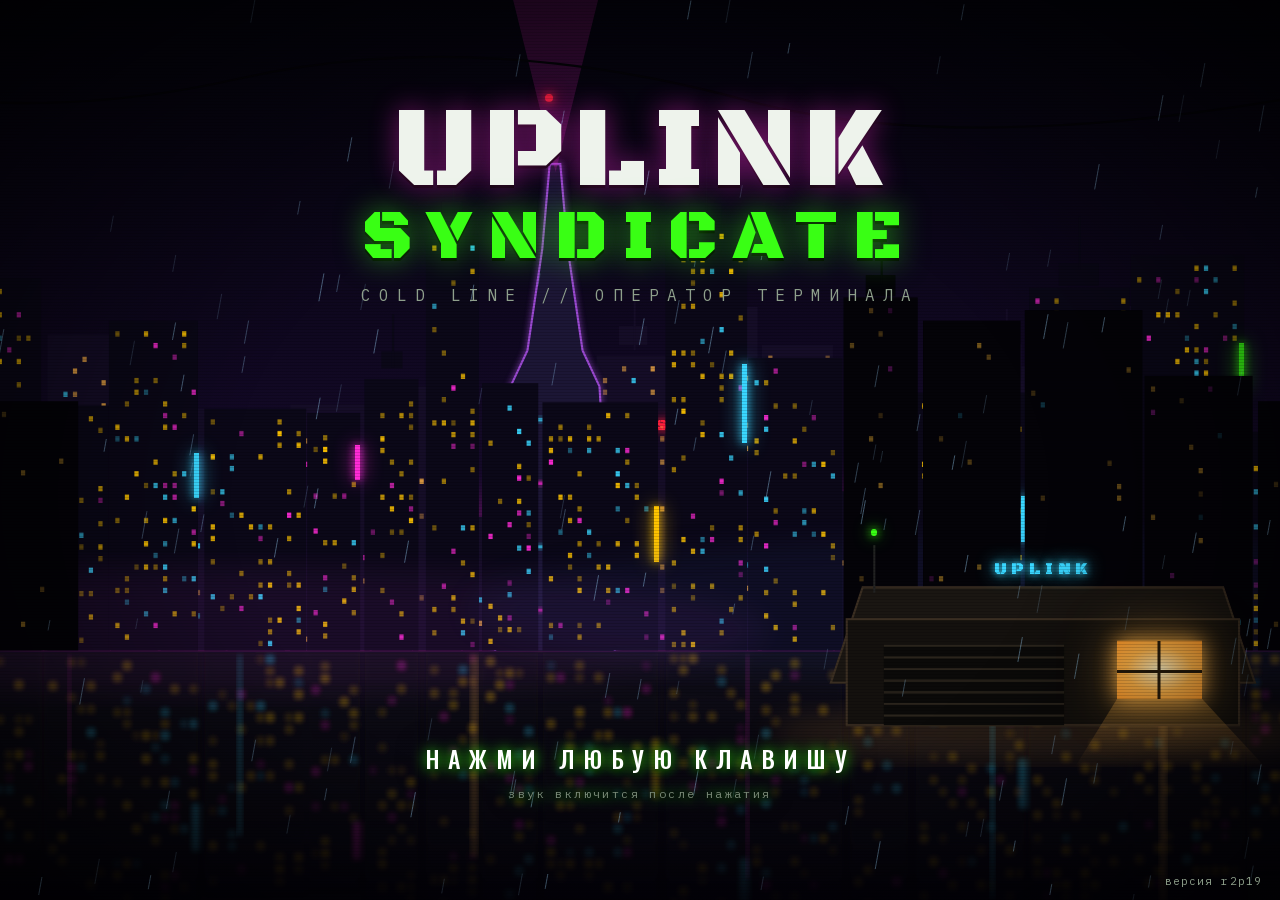
==== index.html @ 26466cc8 "r2p19: перезвоны, время по часам лидов, лут без пропуска чистки, удалён сброс по гудкам (10/10)" ====
<!doctype html>
<html lang="ru"><head><meta charset="utf-8"><meta name="viewport" content="width=device-width,initial-scale=1,viewport-fit=cover">
<title>UPLINK SYNDICATE</title>
<link rel="icon" href="data:image/svg+xml,%3Csvg xmlns='http://www.w3.org/2000/svg' viewBox='0 0 32 32'%3E%3Crect width='32' height='32' rx='6' fill='%23050505'/%3E%3Cpath d='M7 20c0-7 5-10 9-10s9 3 9 10l-4 2-2-4h-6l-2 4z' fill='%2339ff14'/%3E%3Ccircle cx='16' cy='24' r='2' fill='%23ff2bd6'/%3E%3C/svg%3E">
<link href="assets/fonts/fonts.css?v=4907422496" rel="stylesheet">
<link rel="stylesheet" href="ui/kit/kit.css?v=5820a1f02f"><link rel="stylesheet" href="ui/menu/menu.css?v=fb154d596f"><link rel="stylesheet" href="ui/work/work.css?v=d8c3d52155"><link rel="stylesheet" href="ui/work/cstats.css?v=0a3e488402"><link rel="stylesheet" href="ui/work/followup.css?v=9523fd0bd8"><link rel="stylesheet" href="ui/kit/v2.css?v=80cf6223b1"><link rel="stylesheet" href="ui/menu/menu-v2.css?v=4106524ad1"><link rel="stylesheet" href="ui/work/panel.css?v=8ba60cce43"><link rel="stylesheet" href="ui/work/gamemenu.css?v=63664bb54e"><link rel="stylesheet" href="ui/map/map.css?v=8e0a9137a0"><link rel="stylesheet" href="ui/story/story.css?v=230c737168"><link rel="stylesheet" href="ui/boss/arena.css?v=77acac35c7"><link rel="stylesheet" href="ui/base/base.css?v=fb3240e2d0"><link rel="stylesheet" href="ui/kit/addict.css?v=d321cf2082"><link rel="stylesheet" href="ui/kit/hud5.css?v=4b5e8de893"><link rel="stylesheet" href="ui/kit/hw.css?v=ba6e5bac89"><link rel="stylesheet" href="ui/under/under.css?v=49c0270cfa"><link rel="stylesheet" href="ui/kit/k24.css?v=d97bf38a63">
<script type="importmap">{"imports":{"./art/base.js":"./art/base.js?v=474c10007a","./art/bosses.js":"./art/bosses.js?v=6c2a884727","./art/city.js":"./art/city.js?v=a8002c732f","./art/guide.js":"./art/guide.js?v=c8cc89f3e8","./art/icons.js":"./art/icons.js?v=79c22ab837","./art/land.js":"./art/land.js?v=3b3b1fdc6c","./art/overrides.js":"./art/overrides.js?v=4dbf6ea7fb","./art/people.js":"./art/people.js?v=f6b2236fca","./art/scenes.js":"./art/scenes.js?v=953140f0e8","./art/world.js":"./art/world.js?v=cb7ed92e7a","./audio/audio.js":"./audio/audio.js?v=d53c276a31","./audio/legacy-sfx.js":"./audio/legacy-sfx.js?v=7bea6ada1d","./audio/music.js":"./audio/music.js?v=a4ab9ea77b","./core/achv.js":"./core/achv.js?v=c14a2a142f","./core/addict.js":"./core/addict.js?v=0685a12872","./core/allies.js":"./core/allies.js?v=f0c666b795","./core/bosslater.js":"./core/bosslater.js?v=f647954fa8","./core/buffs.js":"./core/buffs.js?v=8e52b70662","./core/calllog.js":"./core/calllog.js?v=ca1d2cfde4","./core/claim.js":"./core/claim.js?v=4e40012d18","./core/collector.js":"./core/collector.js?v=03f217c378","./core/config.js":"./core/config.js?v=fdb21e4b7b","./core/engine.js":"./core/engine.js?v=79f8045dc0","./core/eventbus.js":"./core/eventbus.js?v=645af078cf","./core/flow.js":"./core/flow.js?v=a9f2f609b2","./core/keys.js":"./core/keys.js?v=36402f47b9","./core/leadsource.js":"./core/leadsource.js?v=76c2d65c63","./core/mapstate.js":"./core/mapstate.js?v=ad62863731","./core/meta.js":"./core/meta.js?v=b74db44a98","./core/missions.js":"./core/missions.js?v=069230ba4c","./core/providers.js":"./core/providers.js?v=e9d956ee09","./core/save.js":"./core/save.js?v=165bad4720","./core/session.js":"./core/session.js?v=1c315258f0","./core/stats.js":"./core/stats.js?v=f20bbf20b0","./core/unlock.js":"./core/unlock.js?v=e731b0d892","./core/zlog.js":"./core/zlog.js?v=5b8c5697d5","./dialer/apps-script.js":"./dialer/apps-script.js?v=afb49a75f6","./dialer/dialer.js":"./dialer/dialer.js?v=5c45e7b429","./dialer/geo.js":"./dialer/geo.js?v=b231380149","./dialer/hangup.js":"./dialer/hangup.js?v=5829433742","./dialer/hotkeys.js":"./dialer/hotkeys.js?v=a3e83dd74c","./dialer/queue.js":"./dialer/queue.js?v=1507d4e68c","./dialer/reconcile.js":"./dialer/reconcile.js?v=8247569e7f","./dialer/sheets.js":"./dialer/sheets.js?v=956b8c4263","./dialer/statuses.js":"./dialer/statuses.js?v=87477fb606","./dialer/table.js":"./dialer/table.js?v=15702b5f41","./dialer/tempo.js":"./dialer/tempo.js?v=738ae3198e","./dialer/zoom.js":"./dialer/zoom.js?v=45a77794d2","./dialer/zoomcsv.js":"./dialer/zoomcsv.js?v=7ee630fc32","./story/beats.js":"./story/beats.js?v=2034931efa","./story/bosses.js":"./story/bosses.js?v=5ff42927f1","./story/callsign.js":"./story/callsign.js?v=d037678700","./story/guide.js":"./story/guide.js?v=847534791d","./story/items.js":"./story/items.js?v=824f3bdde0","./story/scenes.js":"./story/scenes.js?v=1af88375bd","./story/shelves.js":"./story/shelves.js?v=15366ab16b","./story/systems.js":"./story/systems.js?v=3fdf1b5374","./tests/addict.tests.js":"./tests/addict.tests.js?v=3397d1df38","./tests/arthooks.tests.js":"./tests/arthooks.tests.js?v=e37a35145d","./tests/dialer.tests.js":"./tests/dialer.tests.js?v=1d160ca792","./tests/dialer2.tests.js":"./tests/dialer2.tests.js?v=82c119d532","./tests/groups.js":"./tests/groups.js?v=f9840eeab4","./tests/legacy.tests.js":"./tests/legacy.tests.js?v=e7cf395a05","./tests/s20.tests.js":"./tests/s20.tests.js?v=dd65af24e3","./tests/s28.tests.js":"./tests/s28.tests.js?v=04c132b629","./tests/stats.tests.js":"./tests/stats.tests.js?v=1c9cafe4ab","./tests/sys19.tests.js":"./tests/sys19.tests.js?v=f82b75f8fb","./tests/ui.tests.js":"./tests/ui.tests.js?v=82f04adb12","./tests/zoom.tests.js":"./tests/zoom.tests.js?v=ce67c137f3","./ui/base/base.js":"./ui/base/base.js?v=73c317d15a","./ui/boss/arena.js":"./ui/boss/arena.js?v=04c8a72fdb","./ui/kit/ask.js":"./ui/kit/ask.js?v=7c319878c9","./ui/kit/fx.js":"./ui/kit/fx.js?v=8c07f1826b","./ui/map/map.js":"./ui/map/map.js?v=04d2196653","./ui/menu/menu.js":"./ui/menu/menu.js?v=137b5319c6","./ui/story/story.js":"./ui/story/story.js?v=55ff9a8d37","./ui/under/under.js":"./ui/under/under.js?v=903f90d858","./ui/work/addict.js":"./ui/work/addict.js?v=9f893d274c","./ui/work/choice.js":"./ui/work/choice.js?v=ca78c3cc81","./ui/work/claimfx.js":"./ui/work/claimfx.js?v=e20918e7c2","./ui/work/collector.js":"./ui/work/collector.js?v=2b685be2e6","./ui/work/comms.js":"./ui/work/comms.js?v=3bafdc7a20","./ui/work/cstats.js":"./ui/work/cstats.js?v=a801163b84","./ui/work/debug.js":"./ui/work/debug.js?v=12c71b1526","./ui/work/dialfx.js":"./ui/work/dialfx.js?v=077612f184","./ui/work/dwin.js":"./ui/work/dwin.js?v=c547c0ff0b","./ui/work/fakezoom.js":"./ui/work/fakezoom.js?v=4d943273e6","./ui/work/feed.js":"./ui/work/feed.js?v=80f2748804","./ui/work/followup.js":"./ui/work/followup.js?v=29591286a5","./ui/work/gamemenu.js":"./ui/work/gamemenu.js?v=23104a5832","./ui/work/hall.js":"./ui/work/hall.js?v=7d756fb6ea","./ui/work/hh.js":"./ui/work/hh.js?v=af97745b3e","./ui/work/hints.js":"./ui/work/hints.js?v=c035a6714e","./ui/work/juice.js":"./ui/work/juice.js?v=66190a528d","./ui/work/keys.js":"./ui/work/keys.js?v=5b725c827f","./ui/work/muslib.js":"./ui/work/muslib.js?v=01f8623af1","./ui/work/nag.js":"./ui/work/nag.js?v=6e3eea0850","./ui/work/normwarn.js":"./ui/work/normwarn.js?v=59f44d6a4e","./ui/work/panel.js":"./ui/work/panel.js?v=d6b10181c3","./ui/work/proto.js":"./ui/work/proto.js?v=1a29d3aa33","./ui/work/shiftend.js":"./ui/work/shiftend.js?v=8970ece3d1","./ui/work/switchboard.js":"./ui/work/switchboard.js?v=8ee0b71ac5","./ui/work/tutor.js":"./ui/work/tutor.js?v=f29a70f806","./ui/work/warmup.js":"./ui/work/warmup.js?v=ae7206d443","./ui/work/work.js":"./ui/work/work.js?v=e015b311e0"}}</script>
</head><body><div id="ct-app"></div>
<script type="module">import {boot} from './ui/menu/menu.js';window.ct=boot();</script>
</body></html>
---- assets/fonts/fonts.css ----
/* Шрифты встроены локально (Q3: а). Источник — Google Fonts, лицензия OFL. Только кириллица и латиница. */
/* latin */
@font-face {
  font-family: 'Black Ops One';
  font-style: normal;
  font-weight: 400;
  font-display: swap;
  src: url(./BlackOpsOne-latin-065071.woff2) format('woff2');
  unicode-range: U+0000-00FF, U+0131, U+0152-0153, U+02BB-02BC, U+02C6, U+02DA, U+02DC, U+0304, U+0308, U+0329, U+2000-206F, U+20AC, U+2122, U+2191, U+2193, U+2212, U+2215, U+FEFF, U+FFFD;
}
/* cyrillic */
@font-face {
  font-family: 'IBM Plex Mono';
  font-style: normal;
  font-weight: 400;
  font-display: swap;
  src: url(./IBMPlexMono-cyrillic-c969ea.woff2) format('woff2');
  unicode-range: U+0301, U+0400-045F, U+0490-0491, U+04B0-04B1, U+2116;
}
/* latin */
@font-face {
  font-family: 'IBM Plex Mono';
  font-style: normal;
  font-weight: 400;
  font-display: swap;
  src: url(./IBMPlexMono-latin-d77319.woff2) format('woff2');
  unicode-range: U+0000-00FF, U+0131, U+0152-0153, U+02BB-02BC, U+02C6, U+02DA, U+02DC, U+0304, U+0308, U+0329, U+2000-206F, U+20AC, U+2122, U+2191, U+2193, U+2212, U+2215, U+FEFF, U+FFFD;
}
/* cyrillic */
@font-face {
  font-family: 'IBM Plex Mono';
  font-style: normal;
  font-weight: 500;
  font-display: swap;
  src: url(./IBMPlexMono-cyrillic-b98a45.woff2) format('woff2');
  unicode-range: U+0301, U+0400-045F, U+0490-0491, U+04B0-04B1, U+2116;
}
/* latin */
@font-face {
  font-family: 'IBM Plex Mono';
  font-style: normal;
  font-weight: 500;
  font-display: swap;
  src: url(./IBMPlexMono-latin-8d0aea.woff2) format('woff2');
  unicode-range: U+0000-00FF, U+0131, U+0152-0153, U+02BB-02BC, U+02C6, U+02DA, U+02DC, U+0304, U+0308, U+0329, U+2000-206F, U+20AC, U+2122, U+2191, U+2193, U+2212, U+2215, U+FEFF, U+FFFD;
}
/* cyrillic */
@font-face {
  font-family: 'IBM Plex Sans';
  font-style: normal;
  font-weight: 400;
  font-stretch: 100%;
  font-display: swap;
  src: url(./IBMPlexSans-cyrillic-1db1b0.woff2) format('woff2');
  unicode-range: U+0301, U+0400-045F, U+0490-0491, U+04B0-04B1, U+2116;
}
/* latin */
@font-face {
  font-family: 'IBM Plex Sans';
  font-style: normal;
  font-weight: 400;
  font-stretch: 100%;
  font-display: swap;
  src: url(./IBMPlexSans-latin-118b75.woff2) format('woff2');
  unicode-range: U+0000-00FF, U+0131, U+0152-0153, U+02BB-02BC, U+02C6, U+02DA, U+02DC, U+0304, U+0308, U+0329, U+2000-206F, U+20AC, U+2122, U+2191, U+2193, U+2212, U+2215, U+FEFF, U+FFFD;
}
/* cyrillic */
@font-face {
  font-family: 'IBM Plex Sans';
  font-style: normal;
  font-weight: 500;
  font-stretch: 100%;
  font-display: swap;
  src: url(./IBMPlexSans-cyrillic-1db1b0.woff2) format('woff2');
  unicode-range: U+0301, U+0400-045F, U+0490-0491, U+04B0-04B1, U+2116;
}
/* latin */
@font-face {
  font-family: 'IBM Plex Sans';
  font-style: normal;
  font-weight: 500;
  font-stretch: 100%;
  font-display: swap;
  src: url(./IBMPlexSans-latin-118b75.woff2) format('woff2');
  unicode-range: U+0000-00FF, U+0131, U+0152-0153, U+02BB-02BC, U+02C6, U+02DA, U+02DC, U+0304, U+0308, U+0329, U+2000-206F, U+20AC, U+2122, U+2191, U+2193, U+2212, U+2215, U+FEFF, U+FFFD;
}
/* cyrillic */
@font-face {
  font-family: 'IBM Plex Sans';
  font-style: normal;
  font-weight: 600;
  font-stretch: 100%;
  font-display: swap;
  src: url(./IBMPlexSans-cyrillic-1db1b0.woff2) format('woff2');
  unicode-range: U+0301, U+0400-045F, U+0490-0491, U+04B0-04B1, U+2116;
}
/* latin */
@font-face {
  font-family: 'IBM Plex Sans';
  font-style: normal;
  font-weight: 600;
  font-stretch: 100%;
  font-display: swap;
  src: url(./IBMPlexSans-latin-118b75.woff2) format('woff2');
  unicode-range: U+0000-00FF, U+0131, U+0152-0153, U+02BB-02BC, U+02C6, U+02DA, U+02DC, U+0304, U+0308, U+0329, U+2000-206F, U+20AC, U+2122, U+2191, U+2193, U+2212, U+2215, U+FEFF, U+FFFD;
}
/* cyrillic */
@font-face {
  font-family: 'IBM Plex Sans';
  font-style: normal;
  font-weight: 700;
  font-stretch: 100%;
  font-display: swap;
  src: url(./IBMPlexSans-cyrillic-1db1b0.woff2) format('woff2');
  unicode-range: U+0301, U+0400-045F, U+0490-0491, U+04B0-04B1, U+2116;
}
/* latin */
@font-face {
  font-family: 'IBM Plex Sans';
  font-style: normal;
  font-weight: 700;
  font-stretch: 100%;
  font-display: swap;
  src: url(./IBMPlexSans-latin-118b75.woff2) format('woff2');
  unicode-range: U+0000-00FF, U+0131, U+0152-0153, U+02BB-02BC, U+02C6, U+02DA, U+02DC, U+0304, U+0308, U+0329, U+2000-206F, U+20AC, U+2122, U+2191, U+2193, U+2212, U+2215, U+FEFF, U+FFFD;
}
/* cyrillic */
@font-face {
  font-family: 'Oswald';
  font-style: normal;
  font-weight: 500;
  font-display: swap;
  src: url(./Oswald-cyrillic-7e4962.woff2) format('woff2');
  unicode-range: U+0301, U+0400-045F, U+0490-0491, U+04B0-04B1, U+2116;
}
/* latin */
@font-face {
  font-family: 'Oswald';
  font-style: normal;
  font-weight: 500;
  font-display: swap;
  src: url(./Oswald-latin-8d1430.woff2) format('woff2');
  unicode-range: U+0000-00FF, U+0131, U+0152-0153, U+02BB-02BC, U+02C6, U+02DA, U+02DC, U+0304, U+0308, U+0329, U+2000-206F, U+20AC, U+2122, U+2191, U+2193, U+2212, U+2215, U+FEFF, U+FFFD;
}
/* cyrillic */
@font-face {
  font-family: 'Oswald';
  font-style: normal;
  font-weight: 600;
  font-display: swap;
  src: url(./Oswald-cyrillic-7e4962.woff2) format('woff2');
  unicode-range: U+0301, U+0400-045F, U+0490-0491, U+04B0-04B1, U+2116;
}
/* latin */
@font-face {
  font-family: 'Oswald';
  font-style: normal;
  font-weight: 600;
  font-display: swap;
  src: url(./Oswald-latin-8d1430.woff2) format('woff2');
  unicode-range: U+0000-00FF, U+0131, U+0152-0153, U+02BB-02BC, U+02C6, U+02DA, U+02DC, U+0304, U+0308, U+0329, U+2000-206F, U+20AC, U+2122, U+2191, U+2193, U+2212, U+2215, U+FEFF, U+FFFD;
}
/* cyrillic */
@font-face {
  font-family: 'Oswald';
  font-style: normal;
  font-weight: 700;
  font-display: swap;
  src: url(./Oswald-cyrillic-7e4962.woff2) format('woff2');
  unicode-range: U+0301, U+0400-045F, U+0490-0491, U+04B0-04B1, U+2116;
}
/* latin */
@font-face {
  font-family: 'Oswald';
  font-style: normal;
  font-weight: 700;
  font-display: swap;
  src: url(./Oswald-latin-8d1430.woff2) format('woff2');
  unicode-range: U+0000-00FF, U+0131, U+0152-0153, U+02BB-02BC, U+02C6, U+02DA, U+02DC, U+0304, U+0308, U+0329, U+2000-206F, U+20AC, U+2122, U+2191, U+2193, U+2212, U+2215, U+FEFF, U+FFFD;
}
/* cyrillic */
@font-face {
  font-family: 'Russo One';
  font-style: normal;
  font-weight: 400;
  font-display: swap;
  src: url(./RussoOne-cyrillic-a7992a.woff2) format('woff2');
  unicode-range: U+0301, U+0400-045F, U+0490-0491, U+04B0-04B1, U+2116;
}
/* latin */
@font-face {
  font-family: 'Russo One';
  font-style: normal;
  font-weight: 400;
  font-display: swap;
  src: url(./RussoOne-latin-2541dc.woff2) format('woff2');
  unicode-range: U+0000-00FF, U+0131, U+0152-0153, U+02BB-02BC, U+02C6, U+02DA, U+02DC, U+0304, U+0308, U+0329, U+2000-206F, U+20AC, U+2122, U+2191, U+2193, U+2212, U+2215, U+FEFF, U+FFFD;
}
---- ui/kit/kit.css ----
/* DEAD AIR UI kit: tokens + panel + key + led + slider. Префикс ct-. Подключается ПЕРВЫМ. */
:root{--ct-bg:#050505;--ct-panel:#0a0d0a;--ct-green:#39ff14;--ct-mag:#ff2bd6;--ct-amber:#ffc400;--ct-red:#ff1f3d;--ct-cyan:#3ad7ff;
 --ct-metal:#8a7a66;--ct-rust:#a4471f;--ct-paper:#d8ccb0;--ct-ink:#e8efe6;--ct-dim:#8b968a;
 --ct-display:'Russo One','Arial Narrow','Impact','DejaVu Sans Condensed',sans-serif;--ct-stencil:'Black Ops One','Impact','Russo One','Arial Narrow',sans-serif;
 --ct-text:'IBM Plex Sans','Arial Narrow','Helvetica Neue',system-ui,sans-serif;--ct-mono:'IBM Plex Mono','Menlo','Consolas',monospace;
 --ct-ease:cubic-bezier(.2,1.4,.4,1);--ct-cut:14px}
*{box-sizing:border-box}html,body{margin:0;height:100%;background:var(--ct-bg);color:var(--ct-ink);font-family:var(--ct-text);overflow:hidden}
button{font:inherit;color:inherit}
/* панель: срезанные углы + двойная окантовка + болты + шум */
.ct-panel{position:relative;background:linear-gradient(160deg,#141a14 0%,#0a0d0a 55%,#070907 100%);padding:18px 20px;
 clip-path:polygon(var(--ct-cut) 0,100% 0,100% calc(100% - var(--ct-cut)),calc(100% - var(--ct-cut)) 100%,0 100%,0 var(--ct-cut));
 box-shadow:inset 0 0 0 2px #2a3328,inset 0 0 0 3px #000,inset 0 1px 0 3px rgba(255,255,255,.07),inset 0 -30px 50px rgba(0,0,0,.55)}
.ct-panel::before{content:"";position:absolute;inset:0;pointer-events:none;opacity:.18;background-image:url("data:image/svg+xml,%3Csvg xmlns='http://www.w3.org/2000/svg' width='160' height='160'%3E%3Cfilter id='n'%3E%3CfeTurbulence baseFrequency='.9' numOctaves='2'/%3E%3C/filter%3E%3Crect width='160' height='160' filter='url(%23n)' opacity='.55'/%3E%3C/svg%3E")}
.ct-panel>i.ct-bolt{position:absolute;width:7px;height:7px;border-radius:50%;background:radial-gradient(circle at 35% 30%,#b8b2a4,#4a463c 60%,#111);box-shadow:0 0 0 1px #000}
.ct-panel>i.ct-bolt:nth-of-type(1){left:7px;top:7px}.ct-panel>i.ct-bolt:nth-of-type(2){right:7px;top:7px}.ct-panel>i.ct-bolt:nth-of-type(3){left:7px;bottom:7px}.ct-panel>i.ct-bolt:nth-of-type(4){right:7px;bottom:7px}
.ct-panel.glass{background:linear-gradient(160deg,rgba(58,215,255,.10),rgba(10,13,10,.72));backdrop-filter:blur(6px);box-shadow:inset 0 0 0 2px rgba(58,215,255,.45),inset 0 0 24px rgba(58,215,255,.12)}
.ct-panel.gold{background:linear-gradient(160deg,#2a2208,#0d0b04);box-shadow:inset 0 0 0 2px #b58a10,inset 0 0 0 3px #000,inset 0 0 30px rgba(255,196,0,.12)}
.ct-panel.paper{background:linear-gradient(160deg,#e6dcc0,#c9bc98);color:#1b160b;box-shadow:inset 0 0 0 2px #8a7a50,inset 0 -20px 40px rgba(90,70,20,.25)}
/* физическая клавиша */
.ct-key{position:relative;display:flex;align-items:center;gap:14px;width:100%;text-align:left;cursor:pointer;border:0;padding:13px 20px 15px;margin:0 0 12px;
 font:400 19px/1 var(--ct-display);letter-spacing:.09em;text-transform:uppercase;color:#d8e6d4;
 background:linear-gradient(180deg,#2a3128 0%,#171c16 55%,#0e120d 100%);
 clip-path:polygon(12px 0,100% 0,100% calc(100% - 12px),calc(100% - 12px) 100%,0 100%,0 12px);
 box-shadow:inset 0 1px 0 rgba(255,255,255,.18),inset 0 -5px 0 #060806,inset 0 0 0 1px #3a4637;
 transition:transform .12s var(--ct-ease),filter .15s,color .15s}
.ct-key .led{width:9px;height:9px;border-radius:50%;background:#1d2a1c;box-shadow:inset 0 0 0 1px #000;flex:none;transition:.2s}
.ct-key small{margin-left:auto;font:400 12px var(--ct-mono);letter-spacing:.04em;color:var(--ct-dim);text-transform:none}
.ct-key:hover:not(:disabled),.ct-key:focus-visible{color:#fff;filter:brightness(1.25);outline:0;transform:translateX(8px)}
.ct-key:hover:not(:disabled) .led,.ct-key:focus-visible .led{background:var(--ct-green);box-shadow:0 0 10px var(--ct-green),0 0 2px #fff}
.ct-key:active:not(:disabled){transform:translateX(8px) translateY(3px) scale(.99);box-shadow:inset 0 1px 0 rgba(255,255,255,.1),inset 0 -2px 0 #060806,inset 0 0 0 1px #3a4637}
.ct-key.primary{background:linear-gradient(180deg,#3d8a1b 0%,#1f5a0e 55%,#0f3a07 100%);color:#eaffdf;text-shadow:0 0 12px rgba(57,255,20,.6)}
.ct-key:disabled{cursor:not-allowed;opacity:.42;filter:saturate(.3)}
.ct-key.danger:hover:not(:disabled) .led{background:var(--ct-red);box-shadow:0 0 10px var(--ct-red)}
/* ползунок */
.ct-slider{-webkit-appearance:none;appearance:none;height:8px;border-radius:2px;background:linear-gradient(90deg,var(--ct-green) var(--v,50%),#1a211a var(--v,50%));box-shadow:inset 0 0 0 1px #000;outline:0}
.ct-slider::-webkit-slider-thumb{-webkit-appearance:none;width:16px;height:22px;background:linear-gradient(#cfc7b4,#6a6454);box-shadow:0 0 0 1px #000,0 2px 6px #000;border-radius:2px;cursor:pointer}
.ct-slider::-moz-range-thumb{width:16px;height:22px;background:#a8a08c;border:1px solid #000;border-radius:2px;cursor:pointer}
@media (prefers-reduced-motion:reduce){*{animation:none!important;transition:none!important}}
---- ui/menu/menu.css ----
.ct-stage{position:fixed;inset:0;overflow:hidden;background:#03030a}
.ct-stage .cw{position:absolute;contain:strict}.ct-stage .cl{position:absolute;inset:0;will-change:transform}.ct-stage .cl img{position:absolute;left:0;top:0;width:100%;height:100%;display:block;opacity:0;transition:opacity .7s ease}.ct-stage .cl img.in{opacity:1}
.ct-stage .cn{position:absolute;background:var(--c);box-shadow:0 0 .5em var(--c),0 0 1.2em var(--c);will-change:opacity}
.ct-stage .cdot{position:absolute;border-radius:50%;background:var(--c);box-shadow:0 0 .5em var(--c),0 0 1em var(--c);will-change:opacity}
.ct-stage .clamp{position:absolute;background:radial-gradient(ellipse at 50% 50%,#fff2c4 0,#ffb347 55%,#ff9a2a 100%);box-shadow:0 0 1.2em #ffb347,0 0 3em rgba(255,179,71,.6);will-change:opacity}
.ct-stage .clamp::after{content:"";position:absolute;left:50%;top:0;bottom:0;width:3px;background:#2a1c0a;transform:translateX(-50%)}.ct-stage .clamp::before{content:"";position:absolute;top:50%;left:0;right:0;height:3px;background:#2a1c0a}
.ct-stage .cbeam{position:absolute;background:linear-gradient(0deg,rgba(255,43,214,.42),rgba(255,43,214,0));clip-path:polygon(50% 100%,0 0,100% 0);transform-origin:50% 100%;opacity:.5;will-change:transform}
.ct-stage .csign{position:absolute;font-family:var(--ct-stencil);font-weight:400;color:var(--c);text-shadow:0 0 .4em var(--c),0 0 1em var(--c);white-space:nowrap;letter-spacing:.2em;will-change:opacity}
.ct-stage .rain{position:absolute;inset:0;pointer-events:none}
.ct-stage .cgrain{position:absolute;inset:0;pointer-events:none;opacity:.07;background-size:128px 128px;mix-blend-mode:normal}
.ct-stage .vig{position:absolute;inset:0;pointer-events:none;background:radial-gradient(ellipse at 50% 55%,transparent 45%,rgba(0,0,0,.72) 100%)}
.ct-stage .scan{position:absolute;inset:0;pointer-events:none;background:repeating-linear-gradient(0deg,rgba(0,0,0,.14) 0 1px,transparent 1px 3px)}
.flick{animation:ctflick 4.5s infinite steps(1)}@keyframes ctflick{0%,100%{opacity:1}6%{opacity:.35}8%{opacity:1}52%{opacity:.8}54%{opacity:.3}56%{opacity:1}}
.beacon{animation:ctbeacon 2.4s infinite}@keyframes ctbeacon{0%,60%{opacity:1}70%,100%{opacity:.1}}
.lamp{animation:ctlamp 7s infinite}@keyframes ctlamp{0%,100%{opacity:.8}30%{opacity:.95}33%{opacity:.7}60%{opacity:.9}}
.sweep{animation:ctsweep 14s ease-in-out infinite alternate}@keyframes ctsweep{from{transform:rotate(-38deg)}to{transform:rotate(-8deg)}}
.fogA{animation:ctfog 40s ease-in-out infinite alternate;will-change:transform}@keyframes ctfog{from{transform:translateX(-60px)}to{transform:translateX(80px)}}
/* логотип */
.ct-logo{position:absolute;left:0;right:0;top:11%;text-align:center;pointer-events:none;transform-origin:50% 0;transition:transform .9s var(--ct-ease);will-change:transform}
.ct-logo h1{margin:0;font:400 clamp(44px,9vw,128px)/.92 var(--ct-stencil);letter-spacing:.06em;color:#eef3ec;text-shadow:0 0 28px rgba(255,43,214,.45),0 3px 0 #000}
.ct-logo h1 span{display:block;position:relative}
.ct-logo h1 span:nth-child(2){color:var(--ct-green);text-shadow:0 0 30px rgba(57,255,20,.55),0 3px 0 #000;font-size:.62em;letter-spacing:.22em}
.ct-logo h1 span::before,.ct-logo h1 span::after{content:attr(data-t);position:absolute;inset:0;clip-path:inset(0 0 100% 0);opacity:.9}
.ct-logo h1 span::before{color:#ff2bd6;transform:translateX(-4px)}.ct-logo h1 span::after{color:#3ad7ff;transform:translateX(4px)}
.ct-logo.build h1 span{animation:ctbuild 1.5s steps(1) both}.ct-logo.build h1 span:nth-child(2){animation-delay:.35s}
.ct-logo.build h1 span::before{animation:ctglA 1.5s steps(1) both}.ct-logo.build h1 span::after{animation:ctglB 1.5s steps(1) both}
.ct-logo.build h1 span:nth-child(2)::before,.ct-logo.build h1 span:nth-child(2)::after{animation-delay:.35s}
@keyframes ctbuild{0%{opacity:0}10%{opacity:1;transform:translateX(-14px) skewX(12deg)}20%{opacity:.2}30%{opacity:1;transform:translateX(9px)}45%{opacity:.6;transform:none}60%{opacity:1}100%{opacity:1;transform:none}}
@keyframes ctglA{0%,100%{clip-path:inset(0 0 100% 0)}12%{clip-path:inset(10% 0 55% 0)}24%{clip-path:inset(60% 0 8% 0)}38%{clip-path:inset(30% 0 40% 0)}52%{clip-path:inset(0 0 100% 0)}}
@keyframes ctglB{0%,100%{clip-path:inset(0 0 100% 0)}16%{clip-path:inset(55% 0 12% 0)}30%{clip-path:inset(8% 0 70% 0)}44%{clip-path:inset(40% 0 30% 0)}56%{clip-path:inset(0 0 100% 0)}}
.ct-logo .tag{margin-top:14px;font:400 clamp(11px,1.3vw,16px) var(--ct-mono);letter-spacing:.5em;color:#8fa08c;text-transform:uppercase}
.ct-start{position:absolute;left:0;right:0;bottom:11%;text-align:center;font:400 clamp(15px,2vw,24px) var(--ct-display);letter-spacing:.35em;color:#fff;text-shadow:0 0 14px var(--ct-green);animation:ctblink 1.3s ease-in-out infinite;cursor:pointer;text-shadow:0 0 14px var(--ct-green),0 2px 4px #000,0 0 30px #000}
@keyframes ctblink{50%{opacity:.25}}
.ct-start small{display:block;margin-top:10px;font:400 12px var(--ct-mono);letter-spacing:.2em;color:#7a8a78}
/* меню */
.ct-menu{position:absolute;left:clamp(16px,5vw,90px);top:50%;width:min(440px,88vw);transform:translate(-120%,-50%);transition:transform .7s var(--ct-ease);will-change:transform}
.ct-menu.in{transform:translate(0,-50%)}
.ct-menu .ct-key{opacity:0;transform:translateX(-40px)}.ct-menu.in .ct-key{opacity:1;transform:none;transition:transform .5s var(--ct-ease) calc(var(--i)*70ms+250ms),opacity .3s calc(var(--i)*70ms+250ms),color .15s}
.ct-menu.in .ct-key:hover:not(:disabled),.ct-menu.in .ct-key:focus-visible{transform:translateX(8px);transition:transform .12s var(--ct-ease)}
.ct-menu h2{margin:0 0 4px;font:400 13px var(--ct-mono);letter-spacing:.3em;color:var(--ct-green);text-transform:uppercase}
.ct-save{margin:0 0 16px;padding:10px 12px;font:400 12px/1.5 var(--ct-mono);color:#b8c6b4;background:rgba(0,0,0,.35);border-left:3px solid var(--ct-green)}
.ct-save b{color:var(--ct-amber);font-weight:500}
.ct-key small.soon{color:#6a5a2a;border:1px solid #4a3d18;padding:1px 5px;border-radius:2px;font-size:10px}
.ct-ver{position:absolute;right:18px;bottom:12px;font:400 11px var(--ct-mono);color:#5a6a58;letter-spacing:.1em}
/* ч.6: уменьшение логотипа только через transform (раньше анимировался top = перерасчёт раскладки каждый кадр) */
.ct-logo.small{transform:translateY(-6vh) scale(.62)}
@media(max-width:760px){.ct-menu{left:50%;margin-left:calc(min(440px,88vw)/-2)}.ct-logo.small{transform:translateY(-6vh) scale(.5)}}
/* сцена-модалка (настройки) */
.ct-modal{position:absolute;inset:0;display:grid;place-items:center;background:rgba(0,0,0,.55);opacity:0;pointer-events:none;transition:opacity .25s}
.ct-modal.open{opacity:1;pointer-events:auto}.ct-modal .ct-panel{width:min(520px,92vw);transform:scale(.92) translateY(16px);transition:transform .45s var(--ct-ease)}.ct-modal.open .ct-panel{transform:none}
.ct-row{display:flex;align-items:center;gap:14px;margin:16px 0;font:400 15px var(--ct-text)}.ct-row label{flex:0 0 150px;color:#cfdccb}.ct-row output{width:44px;text-align:right;font:400 13px var(--ct-mono);color:var(--ct-amber)}
.ct-seg{display:flex;gap:6px}.ct-seg button{padding:7px 14px;background:#141a14;border:1px solid #2a3328;cursor:pointer;font:400 13px var(--ct-mono);color:#9aa898}.ct-seg button.on{background:#1f5a0e;color:#eaffdf;border-color:var(--ct-green)}
.ct-modal h3{margin:0 0 6px;font:400 22px var(--ct-display);letter-spacing:.12em;text-transform:uppercase}
.ct-toastc{position:absolute;left:50%;bottom:6%;transform:translateX(-50%);padding:10px 18px;font:400 13px var(--ct-mono);color:#ffe9a0;background:rgba(20,16,4,.9);border:1px solid #6a5a1a;opacity:0;transition:opacity .3s;pointer-events:none}.ct-toastc.on{opacity:1}

@media(max-width:760px){.ct-key{font-size:16px;padding:11px 16px 13px}.ct-menu{top:56%}}
---- ui/work/work.css ----
.wk{position:fixed;inset:0;display:grid;grid-template-rows:auto auto 1fr;background:radial-gradient(1200px 500px at 70% -10%,rgba(255,43,214,.1),transparent 60%),radial-gradient(900px 500px at 0% 110%,rgba(57,255,20,.08),transparent 60%),linear-gradient(180deg,#07090a,#050505);color:var(--ct-ink);font-family:var(--ct-text);overflow:hidden}.wk:after{content:"";position:fixed;inset:0;pointer-events:none;background:repeating-linear-gradient(0deg,rgba(255,255,255,.018) 0 1px,transparent 1px 3px);mix-blend-mode:overlay}.wk.fx-off:after{display:none}.wk button{cursor:pointer}.wk kbd{font:500 11px var(--ct-mono);padding:2px 5px;border-radius:3px;background:#0b0f0b;box-shadow:inset 0 0 0 1px #3a4637;color:#a9b8a6;margin-left:6px}.wk-top{display:flex;align-items:center;gap:10px;padding:8px 14px;background:linear-gradient(180deg,#101510,#0a0d0a);box-shadow:inset 0 -1px #243024,0 6px 18px #00000080;z-index:3;min-width:0}.wk-brand{font:400 15px var(--ct-stencil);letter-spacing:.12em;color:var(--ct-green);text-shadow:0 0 10px rgba(57,255,20,.5);white-space:nowrap}.wk-brand b{color:var(--ct-mag);text-shadow:0 0 10px rgba(255,43,214,.5);font-weight:400}.wk-tb{display:inline-flex;align-items:center;gap:6px;border:0;padding:8px 12px;font:500 14px var(--ct-text);color:#d8e6d4;background:linear-gradient(180deg,#232a22,#121711);clip-path:polygon(8px 0,100% 0,100% calc(100% - 8px),calc(100% - 8px) 100%,0 100%,0 8px);box-shadow:inset 0 1px #ffffff1f,inset 0 0 0 1px #34402f;white-space:nowrap}.wk-tb:hover{filter:brightness(1.3)}.wk-tb:active{transform:translateY(2px)}.wk-tb.icon{padding:8px 11px;font-size:17px;line-height:1}.wk-sp{flex:1;min-width:0}.wk-leds{display:flex;gap:12px;align-items:center;font:500 12px var(--ct-mono);color:#93a291;white-space:nowrap;overflow:hidden}.wk-led{display:inline-flex;align-items:center;gap:6px}.wk-led i{width:8px;height:8px;border-radius:50%;background:#2a332a;box-shadow:0 0 0 1px #000}.wk-led.ok i{background:var(--ct-green);box-shadow:0 0 8px var(--ct-green)}.wk-led.warn i{background:var(--ct-amber);box-shadow:0 0 8px var(--ct-amber)}.wk-led.bad i{background:var(--ct-red);box-shadow:0 0 8px var(--ct-red)}.wk-tempo{font:500 13px var(--ct-mono);color:var(--ct-green);white-space:nowrap}.wk-tempo.hot{color:#ff7a1a;text-shadow:0 0 8px rgba(255,120,30,.6)}.wk-tempo.low{color:var(--ct-amber)}.wk-hud{position:relative;display:grid;grid-template-columns:auto 1fr auto auto;gap:14px;align-items:center;padding:8px 14px;background:linear-gradient(180deg,#0b0f0b,#080a08);box-shadow:inset 0 -1px #1d261d;z-index:2}.wk-streak{display:flex;align-items:center;gap:10px;min-width:0}.wk-ring{position:relative;width:46px;height:46px;flex:none}.wk-ring svg{width:46px;height:46px;transform:rotate(-90deg)}.wk-ring circle{fill:none;stroke-width:5}.wk-ring .bg{stroke:#182018}.wk-ring .fg{stroke:var(--ct-green);stroke-linecap:round;transition:stroke-dashoffset .25s linear,stroke .2s;filter:drop-shadow(0 0 4px rgba(57,255,20,.6))}.wk-ring b{position:absolute;inset:0;display:grid;place-items:center;font:500 12px var(--ct-mono);color:#cfe8c9}.wk-streak.hurry .fg{stroke:var(--ct-red);filter:drop-shadow(0 0 6px var(--ct-red))}.wk-streak.hurry .wk-ring{animation:wkPulse .5s infinite alternate}.wk-streak.online .fg{stroke:var(--ct-cyan);filter:drop-shadow(0 0 5px var(--ct-cyan))}.wk-streak.lost .fg,.wk-streak.idle .fg{stroke:#3a453a;filter:none}@keyframes wkPulse{to{transform:scale(1.08)}}.wk-sk{line-height:1.05;min-width:0}.wk-sk .n{font:400 20px var(--ct-display);letter-spacing:.06em;white-space:nowrap}.wk-sk .n em{font-style:normal;color:var(--ct-green);margin-left:6px;text-shadow:0 0 10px rgba(57,255,20,.6)}.wk-sk .s{font:500 11px var(--ct-mono);color:#8b968a;white-space:nowrap}.wk-res{display:flex;gap:14px;font:500 15px var(--ct-mono);white-space:nowrap}.wk-res .x{color:var(--ct-green)}.wk-res .m{color:var(--ct-amber)}.wk-res .debt{color:var(--ct-red);font-size:12px}.wk-dist{min-width:150px}.wk-dist .lbl{font:400 12px var(--ct-display);letter-spacing:.08em;color:#cfd9cd;white-space:nowrap;overflow:hidden;text-overflow:ellipsis}.wk-dist .bar{height:6px;background:#141a14;margin-top:5px;box-shadow:inset 0 0 0 1px #000}.wk-dist .bar i{display:block;height:100%;background:linear-gradient(90deg,var(--ct-green),#b6ff8a);box-shadow:0 0 8px #39ff1480;transition:width .5s var(--ct-ease)}.wk-dist .day{font:500 11px var(--ct-mono);color:#8b968a;margin-top:4px;white-space:nowrap}.wk-banner{grid-column:1/-1;display:none;align-items:center;gap:10px;padding:8px 14px;font:500 14px var(--ct-text)}.wk-banner.on{display:flex}.wk-banner.pause{background:linear-gradient(90deg,#3a2a05,#1d1503);color:var(--ct-amber);box-shadow:inset 0 0 0 1px #6b4f0a}.wk-banner.app{background:linear-gradient(90deg,#3a2f05,#1b1603);color:#ffe27a;box-shadow:inset 0 0 0 1px #7a6410}.wk-banner b{font:500 16px var(--ct-mono)}.wk-banner button{margin-left:auto}.wk-main{display:grid;grid-template-columns:minmax(380px,1.15fr) minmax(320px,1fr) var(--padw,0px);gap:14px;padding:12px 14px;min-height:0;overflow:hidden}.wk-col{min-height:0;overflow:auto;scrollbar-width:thin;scrollbar-color:#2c372b transparent}.wk-card{padding:18px 20px 16px}.wk-card2{margin-top:10px;padding:12px 20px 14px}.wk-card2 .wk-lbl:first-child{margin-top:0}.wk-biz{font:400 clamp(22px,2.3vw,32px)/1.08 var(--ct-display);letter-spacing:.02em;margin:0 0 8px;color:#f1f7ef;overflow-wrap:anywhere}.wk-meta{display:flex;flex-wrap:wrap;gap:6px;align-items:center;margin-bottom:12px}.wk-chip{display:inline-flex;align-items:center;gap:5px;padding:3px 9px;font:500 13px var(--ct-text);color:#c6d4c3;background:#121812;box-shadow:inset 0 0 0 1px #2c3a2b;border-radius:2px}.wk-chip.time{color:var(--ct-amber);box-shadow:inset 0 0 0 1px #5d4708}.wk-chip.time.off{color:#ff8a8a;box-shadow:inset 0 0 0 1px #5d1a1a}.wk-chip.res{color:#111;font-weight:700}.wk-phone{display:flex;align-items:center;gap:12px;flex-wrap:wrap;margin:6px 0 10px}.wk-num{font:500 clamp(26px,3vw,40px) var(--ct-mono);letter-spacing:.02em;color:#fff;text-shadow:0 0 18px rgba(57,255,20,.25);user-select:all}.wk-dial{position:relative;display:inline-flex;align-items:center;gap:10px;border:0;padding:12px 22px;font:400 18px var(--ct-display);letter-spacing:.1em;color:#eaffdf;background:linear-gradient(180deg,#46a51f,#1f5a0e 60%,#0f3a07);clip-path:polygon(10px 0,100% 0,100% calc(100% - 10px),calc(100% - 10px) 100%,0 100%,0 10px);box-shadow:inset 0 1px #ffffff4d,inset 0 -4px #082a04;text-shadow:0 0 10px rgba(57,255,20,.7)}.wk-dial:active{transform:translateY(3px)}.wk-dial.on{background:linear-gradient(180deg,#1b6f8a,#0c3a4a);text-shadow:0 0 10px var(--ct-cyan)}.wk-dial .osc{width:54px;height:22px}.wk-dial .osc path{fill:none;stroke:#c9ffb8;stroke-width:2}.wk-hang{width:52px;height:52px;border-radius:50%;border:0;flex:none;display:grid;place-items:center;background:radial-gradient(circle at 35% 30%,#7a7a7a,#3a3a3a 60%,#1a1a1a);box-shadow:0 4px #0a0a0a,inset 0 2px 3px #ffffff40;transition:.15s}.wk-hang svg{width:24px;height:24px;fill:#ddd}.wk-hang.live{background:radial-gradient(circle at 35% 30%,#ff6b6b,#d0102a 55%,#6a0010);box-shadow:0 4px #3a0008,0 0 18px #ff1f3db3,inset 0 2px 3px #ffffff59}.wk-hang:active{transform:translateY(3px);box-shadow:0 1px #0a0a0a}.wk-links{display:flex;gap:14px;flex-wrap:wrap;margin-bottom:8px}.wk-links a{color:var(--ct-cyan);text-decoration:none;font:500 14px var(--ct-text)}.wk-links a:hover{text-decoration:underline}.wk-ver{font:13px var(--ct-text);color:#9fb09c;margin-bottom:10px}.wk-prep{margin:10px 0;padding:10px 12px;background:linear-gradient(160deg,#ffc4001a,#ffc40008);box-shadow:inset 3px 0 0 var(--ct-amber),inset 0 0 0 1px #ffc40040;font:500 16px/1.4 var(--ct-text);color:#fff1c2;white-space:pre-wrap;max-height:9em;overflow:auto}.wk-prep h4,.wk-lbl{margin:0 0 4px;font:500 11px var(--ct-mono);letter-spacing:.12em;color:#8b968a;text-transform:uppercase}.wk-prep h4{color:var(--ct-amber)}.wk-notes{width:100%;min-height:76px;resize:vertical;padding:10px 12px;font:15px/1.4 var(--ct-text);color:#e8efe6;background:#070907;border:0;box-shadow:inset 0 0 0 1px #2a3328;outline:0}.wk-notes:focus,.wk-in:focus{box-shadow:inset 0 0 0 1px var(--ct-green),0 0 0 1px #39ff1433}.wk-in{width:100%;padding:8px 10px;font:14px var(--ct-text);color:#e8efe6;background:#070907;border:0;box-shadow:inset 0 0 0 1px #2a3328;outline:0}.wk-row2{display:grid;grid-template-columns:1fr;gap:8px;margin-top:10px}.wk-next{margin-top:10px;font:500 12px var(--ct-mono);color:#6f7d6d;white-space:nowrap;overflow:hidden;text-overflow:ellipsis}.wk-stat{padding:14px 14px 10px}.wk-grid{display:grid;grid-template-columns:1fr 1fr;gap:8px}.wk-st{--c:#888;position:relative;display:flex;align-items:center;gap:9px;min-height:46px;border:0;padding:8px 10px;text-align:left;font:500 15px/1.15 var(--ct-text);color:#f2f5f1;background:linear-gradient(180deg,color-mix(in srgb,var(--c) 30%,#141814),color-mix(in srgb,var(--c) 12%,#0a0c0a));box-shadow:inset 0 0 0 1px color-mix(in srgb,var(--c) 55%,#000),inset 0 1px #ffffff1f,inset 0 -3px #00000080;clip-path:polygon(8px 0,100% 0,100% calc(100% - 8px),calc(100% - 8px) 100%,0 100%,0 8px);transition:transform .1s,filter .15s}.wk-st:hover{filter:brightness(1.25)}.wk-st:active{transform:translateY(2px) scale(.99)}.wk-st .k{flex:none;min-width:22px;height:22px;display:grid;place-items:center;font:500 12px var(--ct-mono);background:#00000073;box-shadow:inset 0 0 0 1px #ffffff26;border-radius:3px}.wk-st.cur{box-shadow:inset 0 0 0 2px #fff,0 0 14px color-mix(in srgb,var(--c) 70%,transparent)}.wk-st.sug{animation:wkSug 1s infinite alternate}@keyframes wkSug{to{box-shadow:inset 0 0 0 2px var(--ct-cyan),0 0 16px #3ad7ffb3}}.wk-st.win{--glow:1}.wk-st.skip{--c:#5b6470}.wk-st.small{min-height:38px;font-size:13.5px}.wk-pad{display:flex;flex-direction:column;min-height:0;padding:12px}.wk-pad textarea{flex:1;min-height:220px;width:100%;resize:none;padding:10px;font:15px/1.5 var(--ct-text);color:#e9e2c9;background:#0a0906;border:0;box-shadow:inset 0 0 0 1px #3a3220;outline:0}.wk-pad.hidden{display:none}.wk-st.more-b .chev{margin-left:auto;width:8px;height:8px;border-right:2px solid #c9d3c6;border-bottom:2px solid #c9d3c6;transform:rotate(45deg) translate(-2px,-2px);transition:transform .25s var(--ct-ease)}.wk-st.more-b.on .chev{transform:rotate(225deg) translate(-2px,-2px)}.wk-st.more-b.on{filter:brightness(1.2)}.wk-more{display:none;margin-top:12px}.wk-more.open{display:block;animation:wkMore .28s var(--ct-ease)}@keyframes wkMore{0%{opacity:0;transform:translateY(-6px)}}.wk-more .wk-lbl{margin:0 0 6px}.wk-acts{display:flex;flex-wrap:wrap;gap:6px;margin-top:10px}.wk-acts .wk-tb{flex:1 1 auto;justify-content:center;white-space:nowrap;padding:7px 9px;font-size:13px}.wk-acts .wk-tb kbd{margin-left:5px}.wk-acts .wk-tb:disabled{opacity:.4;cursor:default}.wk-hint{margin-top:12px;font:11px/1.5 var(--ct-mono);color:#5f6c5d}.wk-flow{position:relative;align-self:stretch;min-width:0;min-height:52px;pointer-events:none;display:flex;flex-direction:column;align-items:center;justify-content:center}.wk-flow-w{position:relative;width:100%;height:32px}.wk-fl{--p:0;position:absolute;inset:0;display:flex;align-items:center;justify-content:center;white-space:nowrap;animation:wkFlIn .6s cubic-bezier(.16,1,.3,1) both;will-change:transform,opacity;transition:opacity 1.2s ease}.wk-fl b{display:inline-block;font:400 calc(20px + 7px*var(--p)) var(--ct-display);letter-spacing:calc(.1em + .08em*var(--p));text-transform:uppercase;background:linear-gradient(100deg,var(--c1) 0%,var(--c2) 45%,#fff 50%,var(--c2) 55%,var(--c1) 100%) 0 0/250% 100%;-webkit-background-clip:text;background-clip:text;color:transparent;filter:hue-rotate(var(--h,0deg)) drop-shadow(0 0 calc(4px + 10px*var(--p)) color-mix(in srgb,var(--c2) 55%,transparent));animation:wkFlSweep 1.1s ease-out .1s both}.wk-fl.t3 b,.wk-fl.t4 b{font-size:calc(23px + 7px*var(--p))}.wk-fl.big b{font-size:clamp(24px,2.9vw,36px);letter-spacing:.12em}.wk-fl.big{animation:wkFlBig .8s cubic-bezier(.2,1.25,.3,1) both}.wk-fl.rest{opacity:.38}.wk-fl.gone{animation:wkFlOut .5s ease-in forwards}@keyframes wkFlIn{0%{opacity:0;transform:translateY(10px) scale(.9)}55%{opacity:1;transform:translateY(-1px) scale(1.03)}to{opacity:1;transform:none}}@keyframes wkFlBig{0%{opacity:0;transform:scale(1.7)}55%{opacity:1;transform:scale(.96)}to{opacity:1;transform:none}}@keyframes wkFlOut{to{opacity:0;transform:translateY(-8px) scale(1.04)}}@keyframes wkFlSweep{0%{background-position:100% 0}to{background-position:0 0}}.wk-flow-p{display:flex;gap:16px;align-items:center;justify-content:center;height:18px;font:500 11px var(--ct-mono);letter-spacing:.08em;color:#8d9a8a;opacity:0;transition:opacity .6s}.wk-flow-p.on{opacity:1}.wk-flow-p .nx{display:flex;align-items:center;gap:7px}.wk-flow-p .nx b{color:#dfe9dc;font-weight:600}.wk-flow-p .pp{display:flex;gap:3px}.wk-flow-p .pp i{width:7px;height:7px;border-radius:50%;box-shadow:inset 0 0 0 1.5px #4a5748;transition:background .3s,box-shadow .3s}.wk-flow-p .pp i.f{background:var(--ct-green);box-shadow:0 0 6px #39ff14b3}.wk-flow-p .od b{color:#ff7be3}.wk-flow-p .od.on{color:#ffb8f0;letter-spacing:.2em}.wk-flow-p .od.on b{color:#fff}.wk-sk .n.punch{animation:wkPunch .42s cubic-bezier(.2,1.6,.4,1)}@keyframes wkPunch{30%{transform:scale(1.16)}}.wk-sk .n{transform-origin:0 60%}.wk-glow{position:fixed;inset:0;z-index:30;pointer-events:none;overflow:hidden}.wk-glow i{position:absolute;opacity:0;transition:opacity 1.6s ease;will-change:opacity}.wk-glow .g{inset:0}.wk-glow .g0{box-shadow:inset 0 0 70px #50c8ff8c,inset 0 0 2px #78dcff80}.wk-glow .g1{box-shadow:inset 0 0 90px #39ff1473,inset 0 0 2px #78ff5a8c}.wk-glow .g2{box-shadow:inset 0 0 120px #ffbe287a,inset 0 0 3px #ffd25ab3}.wk-glow .g3{box-shadow:inset 0 0 140px #ff50287a,inset 0 0 4px #ff7850bf}.wk-glow .au{left:-20vw;width:80vw;height:46vh;bottom:-30vh;border-radius:50%;will-change:transform,opacity;transition:opacity 2s ease}.wk-glow .a1{background:radial-gradient(closest-side,rgba(255,170,40,.55),transparent);animation:wkAu 13s ease-in-out infinite alternate}.wk-glow .a2{left:40vw;background:radial-gradient(closest-side,rgba(255,60,120,.45),transparent);animation:wkAu2 17s ease-in-out infinite alternate}@keyframes wkAu{to{transform:translate(40vw)}}@keyframes wkAu2{to{transform:translate(-35vw)}}.wk-glow .o{inset:0}.wk-glow .o1{box-shadow:inset 0 0 0 3px #ff2bd6,inset 0 0 90px #ff2bd680}.wk-glow .o2{box-shadow:inset 0 0 0 3px #3ad7ff,inset 0 0 90px #3ad7ff80}.wk-glow .o3{box-shadow:inset 0 0 0 3px #ffd84a,inset 0 0 90px #ffd84a80}.wk-glow.od .o{animation:wkOd 3.6s linear infinite}.wk-glow.od .o2{animation-delay:-1.2s}.wk-glow.od .o3{animation-delay:-2.4s}@keyframes wkOd{0%,to{opacity:0}17%,50%{opacity:1}67%{opacity:0}}.wk.fx-off~.wk-glow{display:none}@media (prefers-reduced-motion:reduce){.wk-glow .au,.wk-glow.od .o,.wk-fl,.wk-fl b{animation:none}}.wk-empty{grid-column:1/-1;display:grid;place-items:center;padding:20px}.wk-empty .ct-panel{max-width:560px;width:100%;padding:28px}.wk-empty h2{margin:0 0 6px;font:400 26px var(--ct-stencil);letter-spacing:.1em;color:var(--ct-red);text-shadow:0 0 14px rgba(255,31,61,.5)}.wk-empty p{color:#b9c6b6;font:15px/1.5 var(--ct-text)}.wk-ov{position:fixed;inset:0;z-index:20;display:none;background:#020302c7;backdrop-filter:blur(3px)}.wk-ov.open{display:grid;place-items:center;animation:wkIn .22s var(--ct-ease)}@keyframes wkIn{0%{opacity:0;transform:scale(.97)}}.wk-win{width:min(1100px,96vw);height:min(820px,94dvh);display:grid;grid-template-rows:auto 1fr;padding:0;overflow:hidden}.wk-win.sm{width:min(560px,94vw);height:auto;max-height:92dvh}.wk-wh{display:flex;align-items:center;gap:10px;padding:14px 18px;box-shadow:inset 0 -1px #243024}.wk-wh h3{margin:0;font:400 18px var(--ct-display);letter-spacing:.14em;color:#e8f3e5}.wk-x{margin-left:auto;width:38px;height:38px;border:0;font:400 20px var(--ct-mono);color:#ffb3bd;background:linear-gradient(180deg,#3a1218,#1d080b);box-shadow:inset 0 0 0 1px #6a1c28;clip-path:polygon(6px 0,100% 0,100% calc(100% - 6px),calc(100% - 6px) 100%,0 100%,0 6px)}.wk-x:hover{filter:brightness(1.4)}.wk-wb{overflow:auto;min-height:0;padding:14px 18px 18px}.wk-set{display:grid;grid-template-columns:200px 1fr;min-height:0;height:100%}.wk-nav{display:flex;flex-direction:column;gap:4px;padding:12px;box-shadow:inset -1px 0 #1d261d;overflow:auto}.wk-nav button{border:0;text-align:left;padding:9px 12px;background:none;color:#a9b7a6;font:500 14px var(--ct-text);clip-path:polygon(6px 0,100% 0,100% 100%,0 100%,0 6px)}.wk-nav button.on{background:linear-gradient(90deg,rgba(57,255,20,.18),transparent);color:#eaffdf;box-shadow:inset 3px 0 0 var(--ct-green)}.wk-sec{overflow:auto;padding:14px 20px 24px;min-height:0}.wk-sec h4{margin:16px 0 8px;font:500 11px var(--ct-mono);letter-spacing:.14em;color:#7d8b7b;text-transform:uppercase}.wk-sec h4:first-child{margin-top:0}.wk-opt{display:flex;align-items:center;gap:12px;padding:10px 0;box-shadow:inset 0 -1px #151c15}.wk-opt .t{flex:1;min-width:0}.wk-opt .t b{display:block;font:500 15px var(--ct-text);color:#e3ece1}.wk-opt .t small{display:block;font:13px/1.35 var(--ct-text);color:#859383;margin-top:2px}.ct-switch{position:relative;width:52px;height:28px;flex:none;border:0;border-radius:3px;background:#1a211a;box-shadow:inset 0 0 0 1px #000,inset 0 2px 4px #0009}.ct-switch:after{content:"";position:absolute;top:3px;left:3px;width:22px;height:22px;border-radius:2px;background:linear-gradient(#cfc7b4,#6a6454);box-shadow:0 2px 4px #000;transition:left .18s var(--ct-ease)}.ct-switch.on{background:linear-gradient(90deg,#1f5a0e,#39ff14);box-shadow:inset 0 0 0 1px #000,0 0 10px #39ff1466}.ct-switch.on:after{left:27px}.wk-btn{border:0;padding:9px 14px;font:500 14px var(--ct-text);color:#e1ecdf;background:linear-gradient(180deg,#263024,#141a13);box-shadow:inset 0 0 0 1px #3a4637,inset 0 1px #ffffff1a;clip-path:polygon(7px 0,100% 0,100% calc(100% - 7px),calc(100% - 7px) 100%,0 100%,0 7px);white-space:nowrap}.wk-btn:hover{filter:brightness(1.3)}.wk-btn.pri{background:linear-gradient(180deg,#46a51f,#1f5a0e);color:#eaffdf}.wk-btn.red{background:linear-gradient(180deg,#8a1626,#4a0812);color:#ffe1e5}.wk-btns{display:flex;gap:8px;flex-wrap:wrap}.wk-map{display:grid;grid-template-columns:1fr 1.3fr;gap:6px 12px;align-items:center}.wk-map label{font:14px var(--ct-text);color:#c9d6c6}.wk-log{width:100%;height:220px;font:12px/1.4 var(--ct-mono);color:#9fe3ff;background:#05080a;border:0;box-shadow:inset 0 0 0 1px #16323d;padding:8px}.wk-kv{font:13px var(--ct-mono);color:#9aa79a;line-height:1.7}.wk-kv b{color:#e3ece1;font-weight:500}.wk-pick{display:grid;grid-template-rows:auto auto 1fr auto;gap:10px;min-height:0;height:100%}.wk-chips{display:flex;gap:6px;flex-wrap:wrap;align-items:center}.wk-chips .lb{font:500 11px var(--ct-mono);color:#7d8b7b;letter-spacing:.1em;margin-right:4px;min-width:62px}.wk-chips button{border:0;padding:5px 10px;font:500 13px var(--ct-text);color:#c6d4c3;background:#121812;box-shadow:inset 0 0 0 1px #2c3a2b;border-radius:2px}.wk-chips button.on{background:#1f5a0e;color:#eaffdf;box-shadow:inset 0 0 0 1px var(--ct-green)}.wk-list{overflow:auto;min-height:0;box-shadow:inset 0 0 0 1px #1d261d}.wk-li{display:grid;grid-template-columns:1.6fr 1fr 60px 1.3fr;gap:10px;align-items:center;width:100%;border:0;text-align:left;padding:8px 12px;background:none;color:#dfe8dd;font:14px var(--ct-text);box-shadow:inset 0 -1px #131913}.wk-li:hover{background:#39ff1412}.wk-li.now{background:#39ff1424;box-shadow:inset 3px 0 0 var(--ct-green)}.wk-li.done{color:#748072}.wk-li .r{font:12px var(--ct-mono);color:#8b968a;white-space:nowrap;overflow:hidden;text-overflow:ellipsis}.wk-li .p{grid-column:1/-1;font:13px var(--ct-text);color:#ffe39a;margin-top:-2px}.wk-zoom{position:fixed;right:14px;bottom:70px;width:360px;height:560px;z-index:15;padding:0;background:#000;box-shadow:0 0 0 2px #2a3328,0 20px 60px #000}.wk-zoom.hide{left:-10000px;right:auto;opacity:0;pointer-events:none}.wk-zoom iframe{width:100%;height:calc(100% - 34px);border:0;background:#fff}.wk-zoom header{height:34px;display:flex;align-items:center;gap:8px;padding:0 10px;font:500 12px var(--ct-mono);color:#9aa79a;background:#0c100c}.wk-zoom header button{margin-left:auto}.wk-toasts{position:fixed;left:50%;bottom:76px;transform:translate(-50%);display:flex;flex-direction:column;gap:6px;align-items:center;z-index:30;pointer-events:none}.wk-toast{padding:9px 16px;font:500 14px var(--ct-text);color:#eaffdf;background:linear-gradient(180deg,#1a2418,#0d120c);box-shadow:inset 0 0 0 1px #3a5a30,0 8px 24px #000;animation:wkT .25s var(--ct-ease)}.wk-toast.bad{color:#ffd9de;box-shadow:inset 0 0 0 1px #7a1c2a,0 8px 24px #000}.wk-toast.gold{color:#fff3c4;box-shadow:inset 0 0 0 1px #b58a10,0 0 20px #ffc40066}@keyframes wkT{0%{opacity:0;transform:translateY(10px)}}.wk-gain{position:fixed;z-index:31;pointer-events:none;font:500 20px var(--ct-mono);white-space:nowrap;animation:wkGain 1.3s ease-out forwards;text-shadow:0 0 10px currentColor}.wk-gain .x{color:var(--ct-green)}.wk-gain .m{color:var(--ct-amber);margin-left:10px}@keyframes wkGain{0%{opacity:0;transform:translate(-50%,10px) scale(.8)}15%{opacity:1;transform:translate(-50%) scale(1.1)}to{opacity:0;transform:translate(-50%,-60px) scale(1)}}#card{position:relative}.wk-ghost{position:fixed!important;z-index:32;margin:0!important;pointer-events:none;will-change:transform,opacity;transform-origin:50% 50%}.wk-ghost .wk-btns,.wk-ghost button{pointer-events:none}.wk-stamp{--r:-12deg;position:absolute;z-index:5;left:50%;top:46%;pointer-events:none;padding:.08em .42em;border:7px solid var(--c);border-radius:14px;color:var(--c);font-family:var(--ct-stencil);font-weight:400;line-height:1.1;letter-spacing:.08em;white-space:nowrap;text-shadow:0 0 18px color-mix(in srgb,var(--c) 50%,transparent);background:color-mix(in srgb,var(--c) 7%,transparent);box-shadow:0 0 26px color-mix(in srgb,var(--c) 35%,transparent),inset 0 0 18px color-mix(in srgb,var(--c) 22%,transparent);transform:translate(-50%,-50%) rotate(var(--r));opacity:0;animation:wkStp .36s cubic-bezier(.2,1.6,.4,1) forwards}.wk-stamp.free{position:fixed;z-index:33;top:42%}@keyframes wkStp{0%{opacity:0;transform:translate(-50%,-50%) rotate(var(--r)) scale(2.6)}60%{opacity:1;transform:translate(-50%,-50%) rotate(var(--r)) scale(.95)}to{opacity:.96;transform:translate(-50%,-50%) rotate(var(--r)) scale(1)}}.wk-stamp.free{animation:wkStp .36s cubic-bezier(.2,1.6,.4,1) forwards,wkStpOut .5s ease-in 1s forwards}@keyframes wkStpOut{to{opacity:0;transform:translate(-50%,-50%) rotate(var(--r)) scale(1.04)}}.wk-slash{position:fixed;z-index:33;height:3px;pointer-events:none;background:linear-gradient(90deg,transparent,#fff 20%,#fff 80%,transparent);box-shadow:0 0 12px var(--c),0 0 26px var(--c);transform-origin:50% 50%;opacity:0}.wk-px{position:fixed;inset:0;width:100vw;height:100vh;z-index:34;pointer-events:none}.wk-card.wk-enter{animation:wkEnter .45s cubic-bezier(.2,.8,.3,1) .12s both}@keyframes wkEnter{0%{opacity:0;transform:translateY(10px)}}.wk.fx-off .wk-card.wk-enter{animation:none}@container mw (max-width:1199px){.wk-main{grid-template-columns:minmax(340px,1.1fr) minmax(280px,1fr);grid-template-rows:max-content minmax(260px,1fr);overflow-y:auto}.wk-main>.wk-col:nth-child(2){overflow:visible;min-height:max-content}.wk-main>.wk-col:first-child{grid-row:1/3}.wk-pad{grid-column:2;grid-row:2;min-height:260px}.wk-pad textarea{min-height:180px}}@media (max-width:1179px){.wk-hud{grid-template-columns:auto 1fr auto}.wk-dist{display:none}}@media (max-width:759px){.wk-top{gap:6px;padding:6px 8px}.wk-brand,.wk-leds .txt{display:none}.wk-tb{padding:7px 9px;font-size:13px}.wk-hud{grid-template-columns:auto 1fr;gap:10px;padding:6px 8px}.wk-hud>.wk-sp{display:none}.wk-set{grid-template-columns:1fr;grid-template-rows:auto 1fr}.wk-nav{flex-direction:row;overflow-x:auto;box-shadow:inset 0 -1px #1d261d;padding:6px}.wk-nav button{white-space:nowrap;padding:7px 10px}.wk-win{width:100vw;height:100dvh}.wk-zoom{right:8px;left:8px;width:auto;height:70dvh}}@container mw (max-width:699px){.wk-main{display:flex;flex-direction:column;overflow:auto;padding:8px;gap:8px}.wk-main>*{flex:none}.wk-col{display:contents}#card{order:1}#stat{order:2}#card2{order:3;margin-top:0}.wk-pad{order:4}.wk-biz{font-size:22px}.wk-meta{margin-bottom:4px}.wk-card{padding:14px}.wk-stat{padding:10px}.wk-pad{position:static;width:auto;box-shadow:none}.wk-pad textarea{min-height:160px}}@container mw (max-width:420px){.wk-grid{gap:6px}.wk-st{min-height:42px;padding:6px 8px;gap:7px;font-size:13px}.wk-st.small{min-height:36px;font-size:12.5px}}.ic{width:16px;height:16px;fill:none;stroke:currentColor;stroke-width:2;stroke-linecap:round;vertical-align:middle}@media (max-width:520px){.wk-tb .lbl{display:none}}.wk-banner.test{background:linear-gradient(90deg,#3a0d4a,#1a0722);color:#ffb8f6;box-shadow:inset 0 0 0 1px #8a2aa0}.wk-banner.test span{font-size:13px;color:#d9a6d6}.wk-banner.test.on{display:flex}#b-end .lbl-s{display:none}@media (max-width:520px){#b-end .lbl-s{display:inline}}.wk-spoil{position:relative;display:inline-flex;align-items:center;max-width:100%;vertical-align:middle;border-radius:8px;cursor:pointer;isolation:isolate}.wk-spoil .t{transition:filter .45s ease,opacity .45s ease}.wk-spoil:not(.on) .t{filter:blur(5px) saturate(.4);opacity:.45;user-select:none;pointer-events:none}.wk-sl{position:absolute;inset:0;display:flex;align-items:center;justify-content:center;gap:6px;min-width:max-content;padding:0 10px;border-radius:8px;background:linear-gradient(180deg,#121814b8,#0a0e0cd1);box-shadow:inset 0 0 0 1px #9fe8ff38,0 2px 10px #00000059;backdrop-filter:blur(2px);font:600 12px var(--ct-text);color:#cfe4ea;white-space:nowrap;transition:opacity .4s ease,transform .4s ease}.wk-spoil.k-a{display:flex;width:100%;min-height:26px}.wk-spoil.k-a:not(.on) .t{overflow:hidden;white-space:nowrap;text-overflow:clip;max-width:100%}.wk-spoil.k-a .wk-sl{justify-content:flex-start;inset:0;min-width:0;height:auto;min-height:26px}.wk-sl svg{width:15px;height:15px;color:#9fe8ff;flex:none}.wk-sl b{font-weight:600}.wk-sl em{font-style:normal;font-weight:500;color:#7f97a0;font-size:11px;letter-spacing:.02em}.wk-spoil:not(.on):hover .wk-sl{box-shadow:inset 0 0 0 1px #9fe8ff8c,0 0 16px #9fe8ff2e;color:#fff}.wk-spoil:not(.on):hover .wk-sl em{color:#9fe8ff}.wk-sl.out{opacity:0;transform:scale(.92)}.wk-spoil.k-a .wk-sl.out{transform:scale(.98)}.wk-spoil.on{cursor:auto}.wk-spoil:focus-visible{outline:2px solid #9fe8ff;outline-offset:2px}.wk.fx-off .wk-spoil .t,.wk.fx-off .wk-sl{transition:none}.wk-toast{animation:wkTin .32s cubic-bezier(.2,.9,.3,1) both;will-change:transform,opacity}.wk-toast.out{animation:wkTout .3s ease-in forwards}@keyframes wkTin{0%{opacity:0;transform:translateY(12px) scale(.97)}}@keyframes wkTout{to{opacity:0;transform:translateY(-6px) scale(.98)}}.wk-rw{--a:#7dff6a;position:fixed;z-index:35;right:18px;top:64px;display:flex;align-items:center;gap:12px;min-width:250px;max-width:min(360px,90vw);padding:12px 16px 12px 12px;background:linear-gradient(100deg,color-mix(in srgb,var(--a) 16%,#0b0f0c),#0a0c0b 70%);box-shadow:inset 0 0 0 1px color-mix(in srgb,var(--a) 45%,transparent),0 14px 40px #000000a6,0 0 30px color-mix(in srgb,var(--a) 18%,transparent);border-radius:10px;pointer-events:none;animation:wkRwIn .55s cubic-bezier(.2,1.3,.35,1) both;will-change:transform,opacity}.wk-rw.r-r{--a:#ffb020}.wk-rw.r-l{--a:#ff3b6b}.wk-rw .ic{flex:none;width:44px;height:44px;animation:wkRwMedal .7s cubic-bezier(.2,1.5,.4,1) .12s both}.wk-rw svg{width:44px;height:44px}.wk-rw .rb{fill:color-mix(in srgb,var(--a) 55%,#222)}.wk-rw .md{fill:var(--a)}.wk-rw .in{fill:color-mix(in srgb,var(--a) 60%,#000)}.wk-rw .stp{fill:#fff}.wk-rw .k{font:600 10.5px var(--ct-mono);letter-spacing:.18em;text-transform:uppercase;color:var(--a)}.wk-rw .k em{font-style:normal;color:#8b968a;margin-left:6px;letter-spacing:.05em}.wk-rw .n{margin-top:2px;font:400 19px/1.1 var(--ct-display);letter-spacing:.04em;color:#f3f7f1}.wk-rw .s{margin-top:3px;font:13px/1.3 var(--ct-text);color:#a9b5a6}@keyframes wkRwIn{0%{opacity:0;transform:translate(40px) scale(.96)}}@keyframes wkRwMedal{0%{transform:scale(.3) rotate(-30deg);opacity:0}}#b-set.wk-catch{animation:wkCatch .5s cubic-bezier(.2,1.4,.4,1)}@keyframes wkCatch{30%{transform:scale(1.18);box-shadow:0 0 18px var(--ct-green)}}.wk-tend{margin-left:10px;padding:6px 10px;font-size:12.5px;color:#cbb8ff;box-shadow:inset 0 0 0 1px #4b3a78;opacity:.45;transition:opacity .2s}.wk-tend.live{opacity:1}.wk{grid-template-rows:auto auto auto 1fr}.wk-dw{position:relative;height:clamp(64px,12vh,112px);overflow:hidden;background:#050607;box-shadow:inset 0 -1px 0 var(--v-line,#1d261d),inset 0 1px #0009;cursor:pointer;transition:height .45s cubic-bezier(.2,.8,.2,1);isolation:isolate}.wk-dw.off{height:0;box-shadow:none}.wk-dw.boss{height:clamp(120px,24vh,220px)}.dw-sc,.dw-l{position:absolute;inset:0}.dw-l{display:flex;align-items:center;justify-content:center;animation:dwDrift calc(34s - var(--z)*4s) ease-in-out infinite alternate}.dw-t{position:relative;flex:none;height:240%;aspect-ratio:16/9;transform:translateY(-5%)}.dw-t.m{transform:translateY(-5%) scaleX(-1)}.dw-t .sc-l{position:absolute;width:100%;height:100%;inset:0;animation:none}.wk-dw.boss .dw-t{height:190%;transform:translateY(-12%)}.wk-dw.boss .dw-t.m{transform:translateY(-12%) scaleX(-1)}@keyframes dwDrift{0%{transform:translate(calc(var(--z)*-8px))}to{transform:translate(calc(var(--z)*8px))}}.dw-shade{position:absolute;inset:0;pointer-events:none;background:linear-gradient(90deg,rgba(5,6,7,.92) 0,rgba(5,6,7,.55) 22%,transparent 46%,transparent 80%,rgba(5,6,7,.5)),linear-gradient(0deg,rgba(5,6,7,.55),transparent 40%)}.wk-dw.boss .dw-sc{filter:brightness(.45) saturate(.75)}.wk-dw.boss .dw-shade{background:radial-gradient(40% 90% at 72% 60%,rgba(255,31,61,.22),transparent 70%),linear-gradient(90deg,rgba(5,6,7,.92),rgba(5,6,7,.4) 30%,transparent 55%)}.wk-dw.fin .dw-shade{background:radial-gradient(40% 90% at 72% 60%,rgba(255,196,0,.26),transparent 70%),linear-gradient(90deg,rgba(5,6,7,.92),rgba(5,6,7,.4) 30%,transparent 55%)}.dw-lb{position:absolute;left:0;right:0;height:10px;background:#000;z-index:3}.dw-lb.t{top:0}.dw-lb.b{bottom:0}.dw-info{position:absolute;left:16px;top:50%;transform:translateY(-50%);display:flex;gap:10px;align-items:center;z-index:4;pointer-events:none}.dw-info .crest{width:30px;height:36px;flex:none;filter:drop-shadow(0 2px 6px rgba(0,0,0,.7))}.dw-info small{display:block;font:700 9.5px/1 var(--ct-mono);letter-spacing:.16em;color:var(--v-dim,#9fb3a8)}.dw-info b{display:block;font:900 22px/1.05 var(--ct-display);text-transform:uppercase;color:#fff;text-shadow:0 2px 10px rgba(0,0,0,.8)}.dw-pr,.dw-bn{font:600 11px/1.2 var(--ct-text);color:#cfd8d4}.dw-pr em{font:800 11px var(--ct-mono);font-style:normal;color:#39ff14}.dw-bn{color:#ff6b7f}.wk-dw.fin .dw-bn{color:#ffd45a}.dw-open{position:absolute;right:12px;top:10px;z-index:5;font:700 11px/1 var(--ct-text);text-transform:uppercase;letter-spacing:.05em;color:#fff;background:#050607a6;border:1px solid rgba(255,255,255,.18);border-radius:6px;padding:6px 9px;cursor:pointer;opacity:0;transition:opacity .2s}.wk-dw:hover .dw-open,.dw-open:focus-visible{opacity:1}.wk-dw.boss .dw-open{opacity:1;top:16px}.dw-boss{position:absolute;right:max(12%,300px);bottom:-6%;height:118%;aspect-ratio:460/510;z-index:2}.dw-boss .bs{width:100%;height:100%;overflow:visible}.dw-boss.h-scratch{animation:dwScr .22s}.dw-boss.h-hit{animation:dwHit .38s cubic-bezier(.2,1.4,.4,1)}.dw-boss.h-crit{animation:dwCrit .7s cubic-bezier(.2,1.4,.4,1)}.dw-boss.h-immune{animation:dwImm .5s}@keyframes dwScr{40%{transform:translate(2px)}}@keyframes dwHit{25%{transform:translate(14px) rotate(3deg);filter:brightness(1.8)}}@keyframes dwCrit{0%{filter:brightness(4) saturate(0)}12%{transform:translate(26px) rotate(6deg) scale(.96)}40%{transform:translate(10px,10%) rotate(2deg)}to{transform:none;filter:none}}@keyframes dwImm{30%{filter:drop-shadow(0 0 14px #3ad7ff) brightness(1.4)}}.wk-dw.crit{animation:dwShake .35s}@keyframes dwShake{20%{transform:translate(-4px,2px)}40%{transform:translate(4px,-2px)}60%{transform:translate(-2px,1px)}}.dw-fxl{position:absolute;inset:0;z-index:4;pointer-events:none}.dw-pop{position:absolute;right:calc(max(12%,300px) + 60px);top:28%;font:900 18px/1 var(--ct-display);font-style:normal;color:#fff;text-shadow:0 2px 0 #000;animation:dwPop 1.1s ease-out forwards}.dw-pop.scratch{font-size:12px;color:#b9c2c8}.dw-pop.hit{color:#ffd45a}.dw-pop.crit{font-size:28px;color:#ff1f3d;text-shadow:0 0 12px rgba(255,31,61,.7),0 2px 0 #000}.dw-pop.immune{color:#3ad7ff}@keyframes dwPop{0%{opacity:0;transform:translateY(8px) scale(.6)}15%{opacity:1;transform:scale(1.15)}to{opacity:0;transform:translateY(-26px)}}.dw-hp{position:absolute;left:16px;right:calc(max(12%,300px) + 200px);bottom:20px;height:10px;z-index:4;background:#0009;box-shadow:0 0 0 1px #ffffff2e;border-radius:2px;max-width:520px}.dw-hpf{position:absolute;left:0;top:0;bottom:0;width:calc(var(--hp,1)*100%);background:linear-gradient(90deg,#8a0f20,#ff1f3d);box-shadow:0 0 10px #ff1f3d99;transition:width .45s cubic-bezier(.2,.8,.2,1)}.dw-hp.fin .dw-hpf{background:#ffd45a;width:3%;animation:dwFin 1s ease-in-out infinite}@keyframes dwFin{50%{opacity:.4}}.dw-seg{position:absolute;top:-2px;bottom:-2px;width:2px;background:#050607}.dw-hp em{position:absolute;left:0;bottom:14px;font:800 9.5px/1 var(--ct-mono);font-style:normal;letter-spacing:.14em;color:#ff6b7f}.dw-hp.fin em{color:#ffd45a}.wk-dw.boss .dw-info{top:16px;transform:none}@media (max-width:700px){.wk-dw{--dwmax:clamp(110px,22vh,180px)}.wk-dw.boss{height:max(calc(var(--dwmax)*var(--dwk,.4)),132px)}.dw-info b{font-size:17px}.dw-info .crest{width:24px;height:29px}.dw-boss{right:2%}.dw-hp{right:42%}.dw-open{display:none}}.fx-off .wk-dw *{animation:none!important;transition:none!important}@media (prefers-reduced-motion:reduce){.wk-dw *{animation:none!important}}body[data-stamp=iron] .wk-stamp{border-style:double;border-width:9px;filter:contrast(1.2);background:repeating-linear-gradient(45deg,transparent 0 3px,rgba(0,0,0,.18) 3px 4px);text-shadow:1px 1px 0 rgba(0,0,0,.6)}body[data-stamp=neon] .wk-stamp{background:#00000040;box-shadow:0 0 10px var(--c),0 0 26px var(--c),inset 0 0 12px var(--c);text-shadow:0 0 8px var(--c),0 0 18px var(--c)}body[data-stamp=gold] .wk-stamp{border-color:#ffd45a;box-shadow:0 0 0 3px #7a5200,inset 0 0 0 3px #7a5200,0 0 22px #ffd45a73;background:linear-gradient(115deg,#ffd45a14 30%,#ffffff59 48%,#ffd45a14 62%);text-shadow:0 1px 0 #7a5200}.tut{position:fixed;inset:0;z-index:60;animation:tutIn .3s ease-out both}.tut.out{animation:tutOut .25s ease-in forwards}@keyframes tutIn{0%{opacity:0}}@keyframes tutOut{to{opacity:0}}.tut-dim{position:absolute;inset:0;width:100%;height:100%}.tut-hole{transition:x .35s cubic-bezier(.2,.8,.3,1),y .35s cubic-bezier(.2,.8,.3,1),width .35s cubic-bezier(.2,.8,.3,1),height .35s cubic-bezier(.2,.8,.3,1)}.tut-ring{position:absolute;pointer-events:none;border-radius:12px;box-shadow:0 0 0 2px #39ff14,0 0 24px #39ff1473;transition:all .35s cubic-bezier(.2,.8,.3,1)}.tut-ring i{position:absolute;inset:-2px;border-radius:14px;border:2px solid #39ff14;animation:tutPing 1.6s ease-out infinite}@keyframes tutPing{0%{opacity:.8;transform:scale(1)}to{opacity:0;transform:scale(1.06)}}.tut-card{position:absolute;width:min(380px,calc(100vw - 24px));padding:14px 16px 12px;color:#e8f5e1;font:400 15px/1.45 var(--ct-text);background:linear-gradient(180deg,#141b13,#0b0f0b);border:1px solid #2c3a28;border-radius:12px;box-shadow:0 18px 50px #000,inset 0 1px #ffffff0d;transition:left .35s cubic-bezier(.2,.8,.3,1),top .35s cubic-bezier(.2,.8,.3,1)}.tut.free .tut-card{width:min(460px,calc(100vw - 24px))}.tut-card:before{content:"";position:absolute;left:0;top:14px;bottom:14px;width:3px;border-radius:2px;background:#39ff14;box-shadow:0 0 10px #39ff14}.tut-h{display:flex;align-items:center;gap:8px;margin-bottom:6px}.tut-h b{font:400 15px var(--ct-stencil);letter-spacing:.14em;color:#39ff14}.tut-h em{margin-left:auto;font:500 11px var(--ct-mono);font-style:normal;letter-spacing:.08em;color:#7f9a78;text-transform:uppercase}.tut-g{display:inline-flex;gap:2px;align-items:flex-end;height:14px}.tut-g i{width:3px;background:#39ff14;border-radius:1px;animation:tutEq 1s ease-in-out infinite}.tut-g i:nth-child(1){height:6px}.tut-g i:nth-child(2){height:12px;animation-delay:.2s}.tut-g i:nth-child(3){height:8px;animation-delay:.4s}@keyframes tutEq{50%{transform:scaleY(.4)}}.tut-g i{transform-origin:bottom}.tut-card p{margin:0 0 10px}.tut-need{display:flex;align-items:center;gap:8px;margin:0 0 10px;padding:7px 10px;border-radius:8px;background:#39ff1412;border:1px dashed rgba(57,255,20,.4);font:500 13px var(--ct-text);color:#c9f7b8}.tut-need.shake{animation:tutSh .35s}.tut-need.ok{border-style:solid;background:#39ff1426;color:#39ff14}@keyframes tutSh{25%{transform:translate(-5px)}75%{transform:translate(5px)}}.tut kbd{display:inline-grid;place-items:center;min-width:22px;height:22px;padding:0 5px;border-radius:5px;background:#0a0d0a;border:1px solid #3c5236;border-bottom-width:3px;font:600 12px var(--ct-mono);color:#e8f5e1}.tut-mini{position:relative;margin:0 0 10px;padding:10px 12px;border-radius:9px;background:#0d120c;border:1px solid #26331f;cursor:pointer;overflow:hidden}.tut-mini:hover{border-color:#3c5236}.tm-h{display:flex;flex-direction:column}.tm-h b{font:600 14px var(--ct-text)}.tm-h span{font:500 10px var(--ct-mono);letter-spacing:.08em;text-transform:uppercase;color:#6f8768}.tm-r{display:flex;gap:10px;margin:4px 0 8px;font:500 12px var(--ct-mono);color:#9fb898}.tm-b{display:flex;align-items:center;gap:6px;font-size:12px;color:#9fb898}.tm-b kbd+span{margin-right:8px}.tut-mini .wk-stamp{top:52%;left:62%}.tut-gain{position:absolute;right:10px;top:8px;font:600 13px var(--ct-mono);color:#39ff14;animation:tutGain 1.3s ease-out forwards;pointer-events:none}@keyframes tutGain{0%{opacity:0;transform:translateY(6px)}20%{opacity:1}to{opacity:0;transform:translateY(-22px)}}.tut-dots{display:flex;gap:4px;margin:0 0 10px}.tut-dots i{flex:1;height:3px;border-radius:2px;background:#26331f}.tut-dots i.p{background:#2f6b22}.tut-dots i.c{background:#39ff14;box-shadow:0 0 6px #39ff14}.tut-b{display:flex;align-items:center;gap:8px}.tut-b>span{flex:1}.tut-b button{padding:7px 12px;border-radius:8px;border:1px solid #2c3a28;background:#121812;color:#e8f5e1;font:500 13px var(--ct-text);cursor:pointer}.tut-b button:hover{border-color:#4b6644}.tut-b .tut-next{background:#39ff14;border-color:#39ff14;color:#061006;font-weight:700}.tut-b .tut-next:disabled{opacity:.35;cursor:not-allowed}.tut-b .tut-skip{border:0;background:none;color:#6f8768;padding:7px 0}.tut-b .tut-skip:hover{color:#e8f5e1}.wk.fx-off~.tut .tut-ring i,.tut-reduce .tut-ring i{animation:none}@media (prefers-reduced-motion:reduce){.tut-ring i,.tut-g i{animation:none}.tut-hole,.tut-ring,.tut-card{transition:none}}.tut-b button{white-space:nowrap}.tut-mini .wk-stamp{left:74%;right:auto;top:36%;font-size:18px!important}.tut-mini .tm-b{position:relative;z-index:6}@media (max-width:520px){.tut-b{gap:6px}.tut-b button{padding:7px 10px;font-size:12.5px}.tut-b .tut-skip{font-size:12px}.tut-card{font-size:14px}}.wk-flow{container:flow/inline-size}.wk-fl{overflow:hidden}.wk-fl b{max-width:100%;overflow:hidden;text-overflow:clip;font-size:min(calc(20px + 7px*var(--p)),5.4cqw)!important;letter-spacing:min(calc(.1em + .08em*var(--p)),.14em)}.wk-fl.big b{font-size:min(clamp(24px,2.9vw,36px),5.8cqw)!important}.wk-flow-r{display:flex;flex-direction:column;align-items:center;gap:5px;width:100%;max-width:760px;min-width:0;justify-content:center}.wk-flow-r .wk-flow-p{flex:none}.wk-spr{--h1:190;--h2:165;position:relative;flex:none;width:100%;max-width:760px;min-width:120px;height:20px;border-radius:99px;background:#0d120d;box-shadow:inset 0 0 0 1px #243024,inset 0 2px 4px #0009;overflow:hidden}.wk-spr i{position:absolute;inset:0 auto 0 0;width:0;border-radius:99px;background:linear-gradient(90deg,hsl(var(--h1) 85% 48%),hsl(var(--h2) 92% 58%));transition:width .5s cubic-bezier(.3,1.3,.5,1),background .5s}.wk-spr i:before{content:"";position:absolute;inset:0;border-radius:inherit;background:linear-gradient(180deg,#ffffff61,#fff0 58%)}.wk-spr i:after{content:"";position:absolute;top:0;right:0;bottom:0;width:16px;border-radius:99px;background:radial-gradient(circle at 70% 50%,#ffffffe6,#fff0 70%)}.wk-spr b{position:absolute;inset:0;display:grid;place-items:center;font:700 11.5px var(--ct-mono);font-variant-numeric:tabular-nums;letter-spacing:.12em;color:#fff;text-shadow:0 1px 3px #000c}.wk-spr u{position:absolute;top:0;bottom:0;width:3px;margin-left:-1px;background:#fff;opacity:.65;box-shadow:0 0 8px #fff;border-radius:2px;display:none;transition:left .25s linear;z-index:2}.wk-spr.ahead i{box-shadow:0 0 14px hsl(var(--h2) 90% 55%);filter:saturate(1.4) brightness(1.12)}.wk-spr.behind i{filter:saturate(.5) brightness(.75)}.wk-spr.heat i{background:repeating-linear-gradient(115deg,#fff0 0 10px,#ffffff3d 10px 20px),linear-gradient(90deg,hsl(var(--h1) 85% 48%),hsl(var(--h2) 92% 58%));background-size:28px 100%,100% 100%;animation:wkSprFlow .8s linear infinite}.wk-spr.heat{animation:wkSprBreathe 2.2s ease-in-out infinite}.wk-spr.tick i{animation:wkSprTick .45s ease-out}.wk-spr.heat.tick i{animation:wkSprFlow .8s linear infinite,wkSprTick .45s ease-out}.wk-spr.pop{animation:wkSprPop 1.6s ease-out}.wk-spr.pop i{filter:brightness(1.7) saturate(1.3)}@keyframes wkSprFlow{to{background-position:28px 0,0 0}}@keyframes wkSprBreathe{0%,to{box-shadow:inset 0 0 0 1px #243024,0 0 6px #ff8c2859}50%{box-shadow:inset 0 0 0 1px #6b3a12,0 0 18px #ffbe50b3}}@keyframes wkSprTick{0%{filter:brightness(1.8)}to{filter:none}}@keyframes wkSprPop{0%{box-shadow:0 0 #ffd84acc}30%{box-shadow:0 0 30px 8px #ffd84a}to{box-shadow:0 0 0 0 transparent}}.wk-sprban{position:fixed;left:50%;top:96px;z-index:55;pointer-events:none;font:400 clamp(26px,4.6vw,50px) var(--ct-display);color:#fff;letter-spacing:.08em;white-space:nowrap;text-shadow:0 0 24px #ffd84a,0 4px 0 #c9871a;opacity:0;transform:translate(-50%);animation:wkSprBan 1.8s ease-out forwards}@keyframes wkSprBan{0%{opacity:0;transform:translate(-50%) scale(.4)}12%{opacity:1;transform:translate(-50%) scale(1.15)}22%{transform:translate(-50%) scale(1)}80%{opacity:1}to{opacity:0;transform:translate(-50%) translateY(-14px)}}.wk-tempo.on{--tc:#7fb6ff;display:flex;align-items:center;gap:8px;padding:4px 10px 4px 8px;border-radius:8px;background:color-mix(in srgb,var(--tc) 9%,#0a0d0a);box-shadow:inset 0 0 0 1px color-mix(in srgb,var(--tc) 40%,transparent);color:var(--tc);text-shadow:none;font:500 12px var(--ct-mono);position:relative;overflow:hidden}.wk-tempo .tb{width:38px;height:5px;border-radius:3px;background:#ffffff14;overflow:hidden;display:block}.wk-tempo .tb i{display:block;height:100%;background:var(--tc);box-shadow:0 0 6px var(--tc);transition:width .8s}.wk-tempo .tn b{font-size:14px;color:#fff}.wk-tempo .tl{font:400 11px var(--ct-display);letter-spacing:.14em}.wk-tempo.t-cold{--tc:#7fb6ff}.wk-tempo.t-cold .tn b{color:#cfe3ff}.wk-tempo.t-warm{--tc:#39ff14}.wk-tempo.t-hot{--tc:#ffd23a;box-shadow:inset 0 0 0 1px color-mix(in srgb,var(--tc) 55%,transparent),0 0 12px #ffd23a40}.wk-tempo.t-fire{--tc:#ff7a1a;background:linear-gradient(100deg,#2a1205,#3d1606 40%,#5a1d05,#3d1606 60%,#2a1205) 0 0/250% 100%;animation:wkTFire 2.2s linear infinite;box-shadow:inset 0 0 0 1px #ff7a1a,0 0 16px #ff781e73}.wk-tempo.t-inferno{--tc:#ff3b6b;background:linear-gradient(100deg,#2a0512,#4a0a1f 35%,#7a1030,#4a0a1f 65%,#2a0512) 0 0/250% 100%;animation:wkTFire 1.2s linear infinite,wkTShake .18s steps(2) infinite;box-shadow:inset 0 0 0 1px #ff3b6b,0 0 22px #ff3b6b99}.wk-tempo.t-fire .tl,.wk-tempo.t-inferno .tl{background:linear-gradient(90deg,#ffd84a,#ff7a1a,#fff,#ff3b6b,#ffd84a) 0 0/200% 100%;-webkit-background-clip:text;background-clip:text;color:transparent;animation:wkTFire 1.4s linear infinite}.wk-tempo.t-fire:after,.wk-tempo.t-inferno:after{content:"";position:absolute;inset:auto 0 0;height:60%;background:radial-gradient(4px 4px at 20% 100%,#ffd84a,transparent),radial-gradient(3px 3px at 55% 100%,#ff7a1a,transparent),radial-gradient(3px 3px at 80% 100%,#fff,transparent);animation:wkTSpark 1s linear infinite;pointer-events:none;opacity:.8}@keyframes wkTFire{to{background-position:-250% 0}}@keyframes wkTShake{50%{transform:translateY(-.5px)}}@keyframes wkTSpark{0%{transform:translateY(0);opacity:.9}to{transform:translateY(-14px);opacity:0}}.wk.fx-off .wk-tempo,.wk.fx-off .wk-tempo:after,.wk.fx-off .wk-spr,.wk.fx-off .wk-spr i{animation:none!important}.wk-sk .s.cd b{color:#fff;font-weight:600}.wk-sk .s.cd.hurry{color:#ff6b6b}.wk-sk .s.cd.hurry b{color:#ff3b3b;animation:wkPulse .5s infinite alternate}.wk-res span{display:inline-block;transition:transform .2s,text-shadow .3s;font-variant-numeric:tabular-nums}.wk-res .roll-up{transform:scale(1.12);text-shadow:0 0 12px currentColor}.wk-res .roll-dn{color:#ff6b6b!important}@container mw (max-width:760px){.wk-spr{min-width:90px}.wk-tempo .tl,.wk-tempo .tb{display:none}}@media (prefers-reduced-motion:reduce){.wk-spr,.wk-spr i,.wk-tempo,.wk-tempo:after,.wk-sprban{animation:none!important}}.wk-dw.enter{animation:dwEnter 1.5s cubic-bezier(.2,.8,.3,1)}.wk-dw.enter .dw-boss{animation:dwBossIn 1.1s cubic-bezier(.2,1.2,.3,1) both}@keyframes dwEnter{0%{filter:brightness(2.4) saturate(1.6)}30%{filter:brightness(1.3)}to{filter:none}}@keyframes dwBossIn{0%{opacity:0;transform:translate(120px) scale(1.3)}60%{opacity:1}to{opacity:1;transform:none}}.wk-bulb{display:inline-block;width:8px;height:8px;border-radius:50%;margin-right:6px;vertical-align:1px;background:#2a2e2c;box-shadow:inset 0 0 0 1px #3a403d;transition:background .6s,box-shadow .6s}.wk-bulb.p1{background:#6b5a1c;box-shadow:0 0 4px #ffc40040}.wk-bulb.p2{background:#d9a300;box-shadow:0 0 6px #ffc40073}.wk-bulb.p3{background:#ffc400;box-shadow:0 0 9px #ffc400b3}.wk-bulb.p4{background:#fff0a8;box-shadow:0 0 12px 2px #ffd650d9;animation:wk-bulb 2.4s ease-in-out infinite}@keyframes wk-bulb{50%{box-shadow:0 0 18px 4px #ffd650f2}}.cm{position:fixed;left:14px;bottom:76px;z-index:29;display:flex;flex-direction:column;gap:8px;pointer-events:none;max-width:min(380px,calc(100vw - 28px))}.cm-c{pointer-events:auto;display:flex;gap:10px;align-items:flex-start;padding:10px 30px 12px 10px;position:relative;background:linear-gradient(180deg,#0a0e0cf5,#050706f7);border:1px solid #243024;border-left:3px solid var(--cmc,#39ff14);clip-path:polygon(0 0,calc(100% - 12px) 0,100% 12px,100% 100%,0 100%);box-shadow:0 10px 28px #0000008c;opacity:0;transform:translate(-24px);transition:opacity .3s,transform .35s cubic-bezier(.2,.8,.2,1)}.cm-c.in{opacity:1;transform:none}.cm-c.out{opacity:0;transform:translate(-14px)}.cm-c.k-lom{--cmc:#ff2bd6}.cm-c.k-council{--cmc:#ff1f3d}.cm-c.k-local{--cmc:#ffc400}.cm-f{flex:0 0 46px;height:46px;display:flex;align-items:center;justify-content:center;background:#050706;border:1px solid #1c241c;overflow:hidden}.cm-f svg{width:100%;height:100%}.cm-c.k-lom .cm-f svg{width:130%;height:130%;margin-top:14px}.cm-tx{min-width:0;flex:1}.cm-tx b{display:block;font:700 10px/1 var(--ct-mono);letter-spacing:.22em;color:var(--cmc,#39ff14);margin:2px 0 6px}.cm-tx p{margin:0;font:500 13.5px/1.38 var(--ct-text);color:#dfe8e3;min-height:1.38em}.cm-c.k-council .cm-tx p{font-family:var(--ct-mono);font-size:12.5px;color:#ffd0d6;text-transform:none}.cm-bar{display:block;height:2px;margin-top:8px;background:#18201a}.cm-bar i{display:block;height:100%;background:var(--cmc,#39ff14);opacity:.6;transform-origin:0 50%;animation:cm-bar var(--dur,6s) linear forwards}@keyframes cm-bar{0%{transform:scaleX(1)}to{transform:scaleX(0)}}.cm-x{position:absolute;right:6px;top:4px;background:none;border:0;color:#6b7a70;font-size:18px;cursor:pointer;padding:2px 6px}.cm-x:hover{color:#fff}.cm-wave{animation:cm-wave 1.1s ease-in-out infinite}@keyframes cm-wave{50%{opacity:.25}}@media (max-width:640px){.cm{inset:6px 8px auto;max-width:none}.cm-c{padding:8px 28px 9px 8px}.cm-f{flex-basis:36px;height:36px}.cm-tx p{font-size:12.5px}}.cm-c.k-boss{--cmc:#ff1f3d}.cm-c.k-boss .cm-tx p{font-style:italic}.wk-flow-p .tk{font-style:normal}@media (max-width:620px){.wk-flow-p{height:auto;min-height:18px;flex-wrap:wrap;gap:2px 10px;text-align:center;line-height:1.25}.wk-flow-p .od{white-space:normal}.wk-flow-p .tk{display:block;font-size:10px;opacity:.85}}.wk-nag{position:fixed;left:50%;top:34%;z-index:8700;transform:translate(-50%,-50%);width:min(620px,92vw);padding:18px 22px;text-align:center;pointer-events:none;background:#0a0404f0;box-shadow:inset 0 0 0 1px #ff3b4e8c,0 0 60px #ff3b4e40;animation:nagIn .35s cubic-bezier(.2,1.5,.4,1)}.wk-nag em{display:block;font:600 11px var(--ct-mono);letter-spacing:.24em;color:#ff6b78;font-style:normal}.wk-nag b{display:block;margin:8px 0;font:700 clamp(18px,2.2vw,26px)/1.25 var(--ct-display);color:#fff;letter-spacing:.02em}.wk-nag span{font:500 12px var(--ct-mono);color:#a98a8d}.wk-nag.l2 b{color:#ffd2d6}.wk-nag.l3{box-shadow:inset 0 0 0 2px #ff3b4e,0 0 90px #ff3b4e66}.wk-nag.l4,.wk-nag.l5{box-shadow:inset 0 0 0 3px #ff3b4e,0 0 140px #ff3b4e8c;animation:nagIn .35s cubic-bezier(.2,1.5,.4,1),nagShake .5s .35s}.wk-nag.out{opacity:0;transition:opacity .4s}@keyframes nagIn{0%{transform:translate(-50%,-50%) scale(.85);opacity:0}to{transform:translate(-50%,-50%) scale(1);opacity:1}}@keyframes nagShake{0%,to{margin-left:0}20%{margin-left:-8px}40%{margin-left:7px}60%{margin-left:-5px}80%{margin-left:3px}}@media (prefers-reduced-motion:reduce){.wk-nag{animation:none}}.wk-list .wk-li{display:block;cursor:pointer;padding:9px 14px;border-radius:0}.wk-li .r1{display:flex;align-items:center;gap:10px;min-width:0}.wk-li .r1 b{font-weight:600;min-width:0;flex:0 1 auto;overflow:hidden;text-overflow:ellipsis;white-space:nowrap;margin-right:auto}.wk-li .nw{flex:none;font:600 10px var(--ct-mono);letter-spacing:.12em;text-transform:uppercase;color:var(--ct-green);border:1px solid rgba(57,255,20,.45);padding:1px 6px;border-radius:4px}.wk-li .sb{--c:#8b93a4;flex:none;max-width:280px;font-size:11.5px;padding:2px 6px 2px 10px;border-radius:99px;background:color-mix(in srgb,var(--c) 18%,transparent);border:1px solid color-mix(in srgb,var(--c) 50%,transparent);color:#eef3ec;overflow:hidden;text-overflow:ellipsis;white-space:nowrap;display:inline-flex;gap:6px;align-items:center}.wk-li .sb .x{font-style:normal;cursor:pointer;opacity:.55;width:16px;height:16px;display:inline-grid;place-items:center;border-radius:50%;font-size:10px}.wk-li .sb .x:hover,.wk-li .sb .x:focus-visible{opacity:1;background:#ffffff24;outline:0}.wk-li .r2{display:flex;gap:10px;color:#8b968a;font-size:12.5px;margin-top:2px;min-width:0;align-items:baseline}.wk-li .r2 span{flex:none}.wk-li .r2 .lt{font:12px var(--ct-mono);color:#7d8a7b}.wk-li .r2 .lt.w{color:#9fe59a}.wk-li .r2 .dt{font:12px var(--ct-mono);color:#6f7b6e}.wk-li .r2 em{font-style:normal;min-width:0;overflow:hidden;text-overflow:ellipsis;white-space:nowrap;color:#a9b4a7}.wk-li .p{font:13px var(--ct-text);color:#ffe39a;margin-top:3px;white-space:nowrap;overflow:hidden;text-overflow:ellipsis}.wk-li.done .r1 b{color:#8e998c}.wk-li.fs{box-shadow:inset 3px 0 #8fe3ff;background:#8fe3ff0f}.wk-li.now.fs{box-shadow:inset 3px 0 0 var(--ct-green)}.wk-li:focus-visible{outline:1px solid var(--ct-green);outline-offset:-1px}.wk-li.more{display:block;text-align:center;color:#8fe3ff;font:500 13px var(--ct-text);padding:10px}.wk-pft{display:flex;justify-content:space-between;gap:12px;font-size:12.5px;color:#7d8a7b}.wk-pft kbd{font:11px var(--ct-mono);border:1px solid #2a352a;border-radius:4px;padding:0 5px;color:#cfe0cc}.wk-pick{grid-template-columns:minmax(0,1fr)}.wk-pick>*{min-width:0}.wk-li .sb .sbt{min-width:0;overflow:hidden;text-overflow:ellipsis}@media (max-width:640px){.wk-li .r2 em,.wk-li .r2 .dt{display:none}.wk-li .sb{max-width:150px}.wk-pick .wk-chips{flex-wrap:nowrap;overflow-x:auto;scrollbar-width:none;padding-bottom:2px}.wk-pick .wk-chips button{flex:none}.wk-pick>div:first-child .wk-btn{flex:1 1 auto;padding:7px 10px;font-size:13px}#p-only{flex-basis:100%;order:3}#p-hide,#p-reset{flex:1 1 40%}}.wk-dw{--dwmax:clamp(120px,30vh,280px);height:calc(var(--dwmax)*var(--dwk,.4))}.wk-dw.boss{height:max(calc(var(--dwmax)*var(--dwk,.4)),clamp(120px,24vh,220px))}.wk-dw.drag{transition:none;cursor:ns-resize}.wk-dw>.dw-sc,.wk-dw>.dw-shade,.wk-dw>.dw-boss,.wk-dw>.dw-hp,.wk-dw>.dw-lb,.wk-dw>.dw-open,.wk-dw>.dw-ctl{transition:opacity .35s}.dw-info{transition:transform .6s cubic-bezier(.55,-.25,.3,1.25),opacity .45s}.wk-dw.mini .dw-info,.wk-dw.off .dw-info{transform:translate(calc(-100% - 40px),-50%);opacity:0}.wk-dw.boss.mini .dw-info,.wk-dw.boss.off .dw-info{transform:translate(calc(-100% - 40px))}.wk-dw.mini .dw-open{display:none}.wk-dw.off{height:24px;cursor:default;box-shadow:inset 0 -1px 0 var(--v-line,#1d261d)}.wk-dw.off>.dw-sc,.wk-dw.off>.dw-shade,.wk-dw.off>.dw-boss,.wk-dw.off>.dw-hp,.wk-dw.off>.dw-lb,.wk-dw.off>.dw-open,.wk-dw.off>.dw-ctl,.wk-dw.off>.dw-grip,.wk-dw.off>.dw-fxl{opacity:0;pointer-events:none}.wk-dw.off>.dw-sc{opacity:.18}.dw-ctl{position:absolute;right:12px;top:10px;z-index:6;width:26px;height:24px;display:grid;place-items:center;color:#fff;background:#050607a6;border:1px solid rgba(255,255,255,.18);border-radius:6px;cursor:pointer;opacity:0}.wk-dw:hover .dw-ctl,.dw-ctl:focus-visible{opacity:1}.wk-dw.boss .dw-ctl{top:16px;opacity:1}.wk-dw .dw-open{right:44px}.dw-grip{position:absolute;left:50%;bottom:0;transform:translate(-50%);width:84px;height:14px;z-index:6;cursor:ns-resize;display:grid;place-items:center;opacity:0;transition:opacity .2s;touch-action:none}.dw-grip i{width:40px;height:4px;border-radius:99px;background:#ffffff8c;box-shadow:0 0 0 1px #00000080}.wk-dw:hover .dw-grip,.dw-grip:focus-visible,.wk-dw.drag .dw-grip{opacity:1}.dw-grip:hover i,.wk-dw.drag .dw-grip i{background:#39ff14;box-shadow:0 0 8px #39ff14b3}.dw-lip{position:absolute;inset:0;z-index:7;display:flex;align-items:center;justify-content:center;gap:8px;border:0;background:linear-gradient(90deg,transparent,rgba(57,255,20,.07),transparent);color:#9fb3a8;font:600 11px/1 var(--ct-mono);letter-spacing:.1em;text-transform:uppercase;cursor:pointer;opacity:0;pointer-events:none;transform:translate(40px);transition:opacity .35s .15s,transform .5s .15s cubic-bezier(.2,.9,.3,1.2)}.wk-dw.off .dw-lip{opacity:1;pointer-events:auto;transform:none}.dw-lip:hover{color:#eaffdf}.dw-lip .dl-a{color:#39ff14;font-size:12px}.wk-dw.off.wait .dw-lip{color:#ffd0d6;background:linear-gradient(90deg,transparent,rgba(255,31,61,.22),transparent);animation:dwWait 1.6s ease-in-out infinite}.wk-dw.off.wait .dw-lip .dl-a{color:#ff1f3d}@keyframes dwWait{50%{background-color:#ff1f3d14}}.wk-dw.unfold{animation:dwUnfold .9s cubic-bezier(.2,.8,.3,1)}@keyframes dwUnfold{0%{filter:brightness(2) saturate(1.4)}to{filter:none}}@media (max-width:700px){.dw-grip{opacity:.7}.dw-ctl{opacity:1}}.wk-rng{display:flex;align-items:center;gap:10px}.wk-rng b{font:600 12px var(--ct-mono);color:#cfe0cc;min-width:40px}.wk-top .wk-tempo.on{flex-shrink:0;min-width:max-content}.wk-tempo .sr{margin-left:2px;flex-shrink:0}@media (max-width:1240px){.wk-tempo .tb{display:none}}@media (max-width:1060px){.wk-tempo .tl,.wk-top .wk-led .txt{display:none}}@media (max-width:620px){.wk-tempo .tn{font-size:11px}.wk-tempo.on{gap:6px;padding:4px 8px}}@media (max-width:640px){#b-end .lbl{display:none}#b-end .lbl-s{display:inline}.wk-top .wk-tb kbd,.wk-top .wk-tb .k{display:none}}.wk-pick .wk-chips{flex-wrap:nowrap;overflow-x:auto;scrollbar-width:thin;padding-bottom:2px}.wk-pick .wk-chips button{flex:none}.wk-li .sb{max-width:min(46%,380px);padding:3px 4px 3px 10px;font:500 12px var(--ct-text)}.wk-li .sb:before{content:"";width:7px;height:7px;border-radius:50%;background:var(--c);flex:none;box-shadow:0 0 6px var(--c)}.wk-li .sb .x{width:18px;height:18px;opacity:.7}.wk-list{border-radius:8px;background:linear-gradient(180deg,#0b0f0b,#090c09)}.wk-li.done{opacity:.78}.wk-li.done:hover{opacity:1}.wk-li .sb{padding:1px 3px 1px 9px;line-height:18px}.wk-li .r1{min-height:22px}.wk-li .r2{margin-top:1px}.wk-nag{top:196px;transform:translate(-50%);padding:12px 20px;width:min(640px,92vw);animation:nagIn .35s cubic-bezier(.2,1.5,.4,1)}.wk-nag b{font-size:clamp(16px,1.7vw,22px);margin:6px 0}@keyframes nagIn{0%{opacity:0;transform:translate(-50%,-10px) scale(.96)}to{opacity:1;transform:translate(-50%) scale(1)}}.wk-spoil:not(.k-a):not(.on){min-width:140px;min-height:26px}.wk-spoil:not(.k-a) .wk-sl{min-width:0;white-space:nowrap;overflow:hidden}#card{container:card/inline-size}@container card (max-width:620px){.wk-feed{display:none}}
---- ui/work/cstats.css ----
.wk-lblr{display:flex;align-items:center;gap:8px}.wk-scr{margin-left:auto;display:inline-flex;align-items:center;gap:6px;max-width:60%;min-width:0;padding:3px 9px;border-radius:8px;border:1px solid #2c3a2c;background:#0e150e;color:#9fb59a;font:500 11.5px var(--ct-text);letter-spacing:0;text-transform:none;cursor:pointer}.wk-scr svg{width:14px;height:14px;flex:none;color:#7cff4f}.wk-scr span{white-space:nowrap;overflow:hidden;text-overflow:ellipsis}.wk-scr b{color:#e8f3e5;font-weight:600}.wk-scr:hover{border-color:#7cff4f;color:#e8f3e5}.cs-hint{margin:0 0 12px;color:#9fb59a;font-size:13.5px;line-height:1.5}.cs-sl{display:grid;gap:6px;margin-bottom:14px}.cs-si{display:flex;align-items:center;gap:10px;padding:9px 10px;border-radius:10px;border:1px solid #243024;background:#0c120c;cursor:pointer}.cs-si.on{border-color:#7cff4f;background:#112011}.cs-si span{flex:1;min-width:0;display:grid;gap:2px}.cs-si b{font:600 14px var(--ct-text);color:#e8f3e5}.cs-si em{font-style:normal;font-size:12.5px;color:#8ea58a;overflow-wrap:anywhere}.cs-si input{accent-color:#7cff4f}.cs-del{width:24px;height:24px;border:0;border-radius:7px;background:transparent;color:#6f826c;display:grid;place-items:center;cursor:pointer}.cs-del:hover{background:#2a1214;color:#ff8a9a}.cs-del svg{width:11px;height:11px;stroke:currentColor;stroke-width:2}.cs-new{display:grid;gap:8px}.cs-new input,.cs-new textarea{width:100%;box-sizing:border-box;padding:9px 10px;border-radius:9px;border:1px solid #2c3a2c;background:#081008;color:#e8f3e5;font:14px var(--ct-text);resize:vertical}.cs-new .wk-btn{justify-self:start}.cs-b{display:flex;flex-direction:column;gap:12px}.cs-top{display:grid;gap:8px}.cs-r{display:grid;grid-template-columns:150px 1fr;gap:10px;align-items:start}.cs-k{font:600 11px var(--ct-mono);letter-spacing:.08em;text-transform:uppercase;color:#7f957b;padding-top:7px}.cs-ch{display:flex;flex-wrap:wrap;gap:5px}.cs-ch button{padding:5px 10px;border-radius:999px;border:1px solid #2c3a2c;background:#0c120c;color:#c9d8c5;font:500 12.5px var(--ct-text);cursor:pointer}.cs-ch button.on{border-color:#7cff4f;background:#173017;color:#eaffdf}.cs-ch button:hover{border-color:#5fbf45}.cs-dt{display:inline-flex;align-items:center;gap:5px;font-size:12.5px;color:#8ea58a}.cs-dt input{padding:3px 6px;border-radius:7px;border:1px solid #2c3a2c;background:#081008;color:#e8f3e5;color-scheme:dark;font:12.5px var(--ct-text)}.cs-mt summary{display:contents;cursor:pointer}.cs-mt summary em{font-style:normal;font-size:12.5px;color:#8ea58a;padding-top:6px}.cs-mt summary::-webkit-details-marker{display:none}.cs-mt[open]{grid-template-columns:150px 1fr}.cs-mt .cs-ms{grid-column:1/-1}.cs-ms label{display:inline-flex;align-items:center;gap:6px;padding:4px 10px 4px 7px;border-radius:999px;border:1px solid #2c3a2c;background:#0c120c;color:#c9d8c5;font-size:12.5px;cursor:pointer}.cs-ms input{accent-color:#7cff4f;margin:0}.cs-tw{flex:none;min-height:150px;overflow:auto;border:1px solid #243024;border-radius:12px;max-height:min(52vh,560px)}.cs-t{border-collapse:collapse;width:100%;font:500 13px var(--ct-text);color:#d6e4d2}.cs-t th,.cs-t td{padding:8px 10px;border-bottom:1px solid #1b241b;text-align:right;white-space:nowrap}.cs-t th:first-child{text-align:left;position:sticky;left:0;background:#0b110b;z-index:1;max-width:220px;overflow:hidden;text-overflow:ellipsis}.cs-t thead th{position:sticky;top:0;background:#101a10;font:600 11px var(--ct-mono);letter-spacing:.04em;color:#8ea58a;white-space:normal;vertical-align:bottom;min-width:76px;z-index:2}.cs-t thead th:first-child{z-index:3}.cs-t td{font-family:var(--ct-mono)}.cs-t tr.tot th,.cs-t tr.tot td{color:#7cff4f;font-weight:700;background:#0f1a0f}.cs-t tbody tr:hover td,.cs-t tbody tr:hover th{background:#132013}.cs-empty{margin:0;padding:28px 18px;text-align:center;color:#8ea58a;font-size:14px;line-height:1.5}.cs-foot{display:flex;flex-wrap:wrap;align-items:center;gap:8px}.cs-foot span{flex:1 1 320px;font-size:12px;color:#7f957b;line-height:1.45}@media (max-width:760px){.cs-r,.cs-mt[open]{grid-template-columns:1fr;gap:4px}.cs-k{padding-top:0}}.cs-scr .cs-foot{margin-top:12px}
---- ui/work/followup.css ----
.fu-f{display:flex;align-items:stretch;gap:6px}.fu-fb{flex:1;min-width:0;display:flex;align-items:center;gap:10px;padding:8px 10px;border:0;border-radius:8px;background:#070907;box-shadow:inset 0 0 0 1px #2a3328;color:#e8efe6;cursor:pointer;text-align:left}.fu-fb:hover{box-shadow:inset 0 0 0 1px #7cff4f}.fu-fb svg{width:20px;height:20px;flex:none;color:#7cff4f}.fu-fb span{display:grid;gap:1px;min-width:0}.fu-fb b{font:600 14px var(--ct-text);white-space:nowrap;overflow:hidden;text-overflow:ellipsis}.fu-fb b.ph{color:#9fb59a;font-weight:500}.fu-fb em{font:400 12px var(--ct-text);font-style:normal;color:#8ea58a;white-space:nowrap;overflow:hidden;text-overflow:ellipsis}.fu-f.on .fu-fb{background:#0e1a0e;box-shadow:inset 0 0 0 1px #3d7a2c}.fu-f.late .fu-fb{box-shadow:inset 0 0 0 1px #ff4d66}.fu-f.late .fu-fb svg{color:#ff6b80}.fu-fx{width:34px;border:0;border-radius:8px;background:#0d120d;box-shadow:inset 0 0 0 1px #2a3328;color:#8ea58a;display:grid;place-items:center;cursor:pointer}.fu-fx:hover{color:#ff8a9a}.fu-fx svg{width:12px;height:12px;stroke:currentColor;stroke-width:2}.fu-pk{display:grid;gap:10px}.fu-who{margin:0;color:#9fb59a;font-size:13.5px}.fu-who b{color:#e8f3e5}.fu-k{font:600 11px var(--ct-mono);letter-spacing:.08em;text-transform:uppercase;color:#7f957b;margin-top:2px}.fu-q,.fu-days,.fu-times{display:flex;flex-wrap:wrap;gap:6px;align-items:center}.fu-q button,.fu-times button{padding:6px 11px;border-radius:999px;border:1px solid #2c3a2c;background:#0c120c;color:#c9d8c5;font:500 13px var(--ct-text);cursor:pointer}.fu-times button{font-family:var(--ct-mono);font-size:12.5px;padding:5px 9px}.fu-days button{display:grid;justify-items:center;gap:0;width:52px;padding:5px 0;border-radius:10px;border:1px solid #2c3a2c;background:#0c120c;color:#c9d8c5;cursor:pointer}.fu-days em{font:500 10.5px var(--ct-text);font-style:normal;color:#8ea58a}.fu-days b{font:600 17px var(--ct-mono);line-height:1.2}.fu-days small{font-size:10.5px;color:#7f957b}.fu-days button.we{opacity:.55}.fu-q button:hover,.fu-times button:hover,.fu-days button:hover{border-color:#5fbf45}.fu-times button.on,.fu-days button.on{border-color:#7cff4f;background:#173017;color:#eaffdf;opacity:1}.fu-days button.on em,.fu-days button.on small{color:#b8f5a6}.fu-dt{display:inline-flex;align-items:center;gap:6px;font-size:12.5px;color:#8ea58a}.fu-dt input{padding:4px 7px;border-radius:7px;border:1px solid #2c3a2c;background:#081008;color:#e8f3e5;color-scheme:dark;font:13px var(--ct-text)}.fu-pv{display:grid;grid-template-columns:1fr auto 1fr;gap:12px;align-items:center;padding:12px 14px;border-radius:12px;background:linear-gradient(180deg,#0f1d0f,#0a120a);box-shadow:inset 0 0 0 1px #2f5a25}.fu-pv div{display:grid;gap:2px}.fu-pv span{font:600 10.5px var(--ct-mono);letter-spacing:.08em;text-transform:uppercase;color:#7f957b}.fu-pv b{font:600 17px var(--ct-text);color:#eaffdf}.fu-pv em{font:500 12.5px var(--ct-mono);font-style:normal;color:#7cff4f}.fu-pv i{font:600 20px var(--ct-mono);color:#4c6a45;font-style:normal}.fu-pv.past{box-shadow:inset 0 0 0 1px #ff4d66}.fu-pv.past em{color:#ff8a9a}.fu-warn{margin:0;color:#ff8a9a;font-size:13px}.fu-warn.soft{color:#e6c84c}.fu-note{width:100%;box-sizing:border-box;padding:9px 10px;border-radius:9px;border:1px solid #2c3a2c;background:#081008;color:#e8f3e5;font:14px var(--ct-text)}.fu-act{display:flex;flex-wrap:wrap;align-items:center;gap:8px}.fu-act span{flex:1 1 200px;font-size:12px;color:#7f957b;text-align:right}.fu-act .wk-btn[disabled]{opacity:.45;cursor:not-allowed}@media (max-width:640px){.fu-pv{grid-template-columns:1fr}.fu-pv i{display:none}.fu-act span{text-align:left}}.fu-tb{display:inline-flex;align-items:center;gap:7px}.fu-tb svg{width:17px;height:17px;flex:none;color:#9fb59a}.fu-bd{min-width:18px;height:18px;padding:0 5px;border-radius:9px;background:#2f5a25;color:#eaffdf;font:700 11px/18px var(--ct-mono);font-style:normal;text-align:center}.fu-bd.late{background:#ff1f3d;color:#fff}@media (max-width:860px){.fu-tb .lbl{display:none}}.fu-nots{position:fixed;right:18px;bottom:18px;z-index:960;display:grid;gap:10px;width:min(400px,calc(100vw - 36px))}.fu-n{position:relative;display:grid;grid-template-columns:auto 1fr;gap:12px;padding:14px 40px 14px 14px;border-radius:14px;cursor:pointer;background:linear-gradient(180deg,#0e1e28f7,#081016f7);border:1px solid rgba(58,215,255,.55);box-shadow:0 18px 50px #0000008c,0 0 34px #3ad7ff2e;animation:fuIn .4s cubic-bezier(.2,1.4,.4,1)}@keyframes fuIn{0%{opacity:0;transform:translateY(16px) scale(.97)}}.fu-n.late{border-color:#ff4d66;background:linear-gradient(180deg,#2c0c12f7,#140609f7);box-shadow:0 18px 50px #0000008c,0 0 34px #ff1f3d38}.fu-ni{width:36px;height:36px;border-radius:11px;display:grid;place-items:center;background:#3ad7ff24;color:#3ad7ff;font-style:normal}.fu-ni svg{width:21px;height:21px}.fu-n.late .fu-ni{background:#ff1f3d26;color:#ff6b80}.fu-n em{display:block;font:700 11px var(--ct-mono);letter-spacing:.1em;text-transform:uppercase;font-style:normal;color:#3ad7ff}.fu-n.late em{color:#ff8a9a}.fu-n b{display:block;font:600 15px var(--ct-text);color:#fff;margin:3px 0}.fu-n span{display:block;font-size:13px;line-height:1.45;color:#c4d4da}.fu-n span b{display:inline;font-size:13px;margin:0}.fu-n small{display:block;margin-top:4px;font-size:12.5px;color:#9fb0b6;font-style:italic}.fu-n p{display:flex;flex-wrap:wrap;gap:8px;margin:10px 0 0}.fu-n p button{height:32px;padding:0 12px;border:0;border-radius:8px;font:500 13px var(--ct-text);cursor:pointer;background:#ffffff12;color:#dbe4df;box-shadow:inset 0 0 0 1px #ffffff24}.fu-n p button.pri{background:#3ad7ff;color:#04141a;box-shadow:none;font-weight:600}.fu-n.late p button.pri{background:#ff4d66;color:#fff}.fu-nx{position:absolute;top:10px;right:10px;width:26px;height:26px;border:0;border-radius:8px;background:#ffffff12;color:#c4d4da;display:grid;place-items:center;cursor:pointer}.fu-nx svg{width:11px;height:11px;stroke:currentColor;stroke-width:2}.fu-more{font:500 12px var(--ct-mono);color:#9fb0b6;text-align:right}body.nw-docked .fu-nots{bottom:84px}.fu-sub{font-size:12px;color:#7f957b;margin-right:auto}.fu-list{display:grid;gap:14px;align-content:start}.fu-empty{margin:0;padding:26px 16px;text-align:center;color:#8ea58a;line-height:1.55}.fu-s h4{display:flex;align-items:center;gap:8px;margin:0 0 6px;font:600 11px var(--ct-mono);letter-spacing:.1em;text-transform:uppercase;color:#8ea58a}.fu-s h4 i{font-style:normal;padding:0 6px;border-radius:7px;background:#1b261b;color:#c9d8c5}.fu-s.late h4{color:#ff8a9a}.fu-s.late h4 i{background:#3a1218;color:#ffd9df}.fu-s.done summary{list-style:none;cursor:pointer}.fu-s.done summary::-webkit-details-marker{display:none}.fu-s.done summary h4:after{content:"показать";font-weight:500;letter-spacing:0;text-transform:none;color:#5f7a5a}.fu-s.done[open] summary h4:after{content:"скрыть"}.fu-r{display:grid;grid-template-columns:120px 1fr auto;gap:12px;align-items:center;padding:10px 12px;margin-bottom:6px;border-radius:11px;background:#0c120c;box-shadow:inset 0 0 0 1px #223022}.fu-r.late{box-shadow:inset 0 0 0 1px #6b2330;background:#140b0d}.fu-r.d1,.fu-r.d2{opacity:.7}.fu-rt{display:grid;gap:1px}.fu-rt b{font:600 18px var(--ct-mono);color:#eaffdf}.fu-rt em{font:500 11px var(--ct-mono);font-style:normal;color:#7f957b}.fu-rt small{font-size:11.5px;color:#9fb59a}.fu-r.late .fu-rt b{color:#ff8a9a}.fu-rb{display:grid;gap:2px;min-width:0}.fu-rb b{font:600 14.5px var(--ct-text);color:#e8f3e5;overflow:hidden;text-overflow:ellipsis;white-space:nowrap}.fu-rb span{font-size:12.5px;color:#8ea58a}.fu-rb small{font-size:12.5px;color:#b7c9b3;font-style:italic;overflow:hidden;text-overflow:ellipsis;white-space:nowrap}.fu-ra{display:flex;flex-wrap:wrap;gap:6px;justify-content:flex-end;align-items:center}.fu-ra button{height:30px;padding:0 10px;border-radius:8px;border:1px solid #2c3a2c;background:#0f170f;color:#c9d8c5;font:500 12.5px var(--ct-text);cursor:pointer}.fu-ra button:hover{border-color:#5fbf45}.fu-seg{display:inline-flex}.fu-seg button{border-radius:0}.fu-seg button:first-child{border-radius:8px 0 0 8px}.fu-seg button:last-child{border-radius:0 8px 8px 0;border-left:0}.fu-seg button.on{background:#173017;border-color:#7cff4f;color:#eaffdf}.fu-seg button:last-child.on{background:#2a1214;border-color:#ff4d66;color:#ffd9df}.fu-ra .fu-del{width:30px;padding:0;display:grid;place-items:center;color:#6f826c}.fu-ra .fu-del svg{width:11px;height:11px;stroke:currentColor;stroke-width:2}.fu-ra .fu-del:hover{color:#ff8a9a;border-color:#6b2330}@media (max-width:760px){.fu-r{grid-template-columns:90px 1fr}.fu-ra{grid-column:1/-1;justify-content:flex-start}}@media (max-width:820px){#b-pick kbd{display:none}.fu-tb{padding-left:9px;padding-right:9px}}
---- ui/kit/v2.css ----
/* ============ ДИЗАЙН v2 (ночная смена): уходим от вида 2007 года. См. ART_BIBLE «v2».
   Подключается ПОСЛЕДНИМ и переопределяет вид, не трогая раскладку и поведение. Рабочая зона: читаемость прежде всего. */
:root{--ct-display:'Oswald','Arial Narrow','Liberation Sans Narrow','Impact',sans-serif;
 --v-bg:#06080a;--v-s1:#0d1114;--v-s2:#11161a;--v-s3:#171d22;--v-line:rgba(255,255,255,.075);--v-line2:rgba(255,255,255,.13);
 --v-ink:#eef3f1;--v-dim:#8a9690;--v-mute:#5e6964;--v-acc:#39ff14;--v-acc2:#7dff5c;--v-r:6px;--v-cut:12px}
/* ---------- фон: слои мягкого света вместо плоской заливки ---------- */
.wk{background:radial-gradient(900px 520px at 8% -8%,rgba(57,255,20,.075),transparent 62%),radial-gradient(800px 600px at 104% 108%,rgba(255,43,214,.06),transparent 60%),
 radial-gradient(1200px 700px at 50% 40%,#0a0e11,var(--v-bg) 75%);color:var(--v-ink)}
.wk::after{display:none}
/* ---------- панели: графит, волосяная линия, свет сверху, один срезанный угол и метка-уголок ---------- */
.wk .ct-panel,.wk-win.ct-panel,.wk-ov .ct-panel{background:linear-gradient(180deg,rgba(255,255,255,.028),rgba(255,255,255,0) 120px),var(--v-s1);
 clip-path:polygon(var(--v-cut) 0,100% 0,100% 100%,0 100%,0 var(--v-cut));
 box-shadow:inset 0 0 0 1px var(--v-line),inset 0 1px 0 rgba(255,255,255,.05),0 18px 40px rgba(0,0,0,.35)}
.wk .ct-panel::before,.wk-ov .ct-panel::before{opacity:1;background:linear-gradient(135deg,var(--v-acc) 0 1.5px,transparent 1.5px) 0 0/22px 22px no-repeat,
 linear-gradient(90deg,var(--v-acc),transparent) var(--v-cut) 0/26px 1.5px no-repeat,linear-gradient(180deg,var(--v-acc),transparent) 0 var(--v-cut)/1.5px 26px no-repeat;
 background-image:linear-gradient(90deg,color-mix(in srgb,var(--v-acc) 85%,transparent),transparent),linear-gradient(180deg,color-mix(in srgb,var(--v-acc) 85%,transparent),transparent),
 linear-gradient(135deg,transparent calc(50% - .75px),color-mix(in srgb,var(--v-acc) 90%,transparent) calc(50% - .75px) calc(50% + .75px),transparent calc(50% + .75px));
 background-size:28px 1.5px,1.5px 28px,var(--v-cut) var(--v-cut);background-position:var(--v-cut) 0,0 var(--v-cut),0 0;background-repeat:no-repeat}
.wk .ct-panel>i.ct-bolt,.wk-ov .ct-panel>i.ct-bolt{display:none}
.wk-pad.paper-ish{background:var(--v-s1)}
/* ---------- верхняя полоса ---------- */
.wk-top{background:rgba(6,8,10,.72);box-shadow:inset 0 -1px 0 var(--v-line);padding:8px 16px}
.wk-brand{font:600 15px var(--ct-display);letter-spacing:.2em;text-shadow:0 0 14px rgba(57,255,20,.45)}
.wk-tb,.wk-btn{height:34px;padding:0 12px;border-radius:var(--v-r);clip-path:none;background:rgba(255,255,255,.035);box-shadow:inset 0 0 0 1px var(--v-line2);color:#dbe4df;
 font:500 14px var(--ct-text);transition:background .15s,box-shadow .15s,color .15s,transform .1s}
.wk-btn{display:inline-flex;align-items:center;gap:6px}
.wk-tb:hover,.wk-btn:hover{filter:none;background:rgba(255,255,255,.07);box-shadow:inset 0 0 0 1px color-mix(in srgb,var(--v-acc) 45%,transparent);color:#fff}
.wk-tb:active,.wk-btn:active{transform:scale(.97)}
.wk-btn.pri{background:linear-gradient(180deg,#45e01a,#25a10a);color:#031204;font-weight:600;box-shadow:0 0 18px rgba(57,255,20,.28)}.wk-btn.pri:hover{background:linear-gradient(180deg,#5cf030,#2db30e);color:#031204}
.wk-btn.red{background:rgba(255,31,61,.12);color:#ffd0d6;box-shadow:inset 0 0 0 1px rgba(255,31,61,.45)}
.wk kbd,.wk-ov kbd{font:500 10.5px var(--ct-mono);padding:1px 5px;border-radius:4px;background:rgba(0,0,0,.35);box-shadow:inset 0 0 0 1px var(--v-line2);color:#9fb0a8}
.wk-tb.icon{width:34px;padding:0;justify-content:center}
/* ---------- HUD: крупные цифры (Neon White), чёткая иерархия ---------- */
.wk-hud{background:linear-gradient(180deg,rgba(255,255,255,.02),transparent);box-shadow:inset 0 -1px 0 var(--v-line);padding:8px 16px}
.wk-sk .n{font:600 26px/1 var(--ct-display);letter-spacing:.04em}.wk-sk .n em{font-size:.95em;margin-left:8px}
.wk-sk .s{margin-top:3px;font:500 11px var(--ct-mono);letter-spacing:.04em;color:var(--v-dim)}
.wk-ring .bg{stroke:rgba(255,255,255,.07)}
.wk-res{gap:18px;align-items:baseline;font:600 20px var(--ct-display);letter-spacing:.03em}.wk-res .x{text-shadow:0 0 14px rgba(57,255,20,.35)}.wk-res .m{text-shadow:0 0 14px rgba(255,196,0,.3)}
.wk-dist .lbl{font:600 13px var(--ct-display);letter-spacing:.12em;text-transform:uppercase}.wk-dist .bar{height:4px;border-radius:2px;background:rgba(255,255,255,.07);box-shadow:none}.wk-dist .bar i{border-radius:2px}
.wk-dist .day{color:var(--v-dim)}
/* ---------- карточка лида ---------- */
.wk-card{padding:20px 22px 18px}
.wk-biz{font:600 clamp(24px,2.5vw,34px)/1.08 var(--ct-display);letter-spacing:.015em;color:#fff}
.wk-chip{border-radius:4px;background:rgba(255,255,255,.04);box-shadow:inset 0 0 0 1px var(--v-line2);color:#c8d3ce;font-size:12.5px}
.wk-chip.time{color:#bff7a8;box-shadow:inset 0 0 0 1px rgba(57,255,20,.35)}.wk-chip.time.off{color:#ffb0b9;box-shadow:inset 0 0 0 1px rgba(255,31,61,.4)}
.wk-num{font:500 clamp(28px,3.1vw,42px) var(--ct-mono);letter-spacing:.01em;text-shadow:none}
.wk-dial{height:50px;padding:0 26px;border-radius:25px;clip-path:none;font:600 18px var(--ct-display);letter-spacing:.16em;color:#031204;
 background:linear-gradient(180deg,#5cf030,#26a60b);box-shadow:0 0 0 1px rgba(57,255,20,.6),0 0 26px rgba(57,255,20,.35),inset 0 1px 0 rgba(255,255,255,.45);text-shadow:none;transition:transform .1s,box-shadow .2s}
.wk-dial:hover{box-shadow:0 0 0 1px rgba(57,255,20,.8),0 0 36px rgba(57,255,20,.5),inset 0 1px 0 rgba(255,255,255,.45)}
.wk-dial:active{transform:scale(.97)}
.wk-dial kbd{background:rgba(0,0,0,.18);box-shadow:none;color:#06300a}
.wk-dial.on{color:#e9fbff;background:linear-gradient(180deg,#1793b8,#0b5a75);box-shadow:0 0 0 1px rgba(58,215,255,.6),0 0 28px rgba(58,215,255,.35);animation:vLive 1.6s ease-in-out infinite}
@keyframes vLive{50%{box-shadow:0 0 0 1px rgba(58,215,255,.9),0 0 40px rgba(58,215,255,.55)}}
.wk-dial .osc path{stroke:#dff8ff}
.wk-links a{color:#8fe3ff}
.wk-lbl,.wk-prep h4{font:500 10.5px var(--ct-mono);letter-spacing:.18em;color:var(--v-dim)}
.wk-lbl::before{content:"";display:inline-block;width:5px;height:5px;margin:0 8px 1px 0;background:var(--v-acc);box-shadow:0 0 6px var(--v-acc);vertical-align:middle}
.wk-pad .wk-lbl::before{background:#ffc400;box-shadow:0 0 6px #ffc400}
.wk-notes,.wk-in,.wk-pad textarea{border-radius:var(--v-r);background:rgba(0,0,0,.28);box-shadow:inset 0 0 0 1px var(--v-line2);color:#eef3f1}
.wk-pad textarea{color:#efe8d2}
.wk-notes:focus,.wk-in:focus,.wk-pad textarea:focus{box-shadow:inset 0 0 0 1px color-mix(in srgb,var(--v-acc) 70%,transparent),0 0 0 3px rgba(57,255,20,.08)}
.wk-prep{border-radius:var(--v-r)}
.wk-next{color:var(--v-mute)}
/* ---------- статусы: плитка, полоса цвета слева со свечением, кейкап ---------- */
.wk-grid{gap:8px}
.wk-st{min-height:50px;padding:8px 12px 8px 14px;border-radius:var(--v-r);clip-path:none;font:500 15px/1.15 var(--ct-text);color:#f1f5f3;
 background:linear-gradient(90deg,color-mix(in srgb,var(--c) 17%,transparent),transparent 75%),var(--v-s2);
 box-shadow:inset 3px 0 0 var(--c),inset 0 0 0 1px color-mix(in srgb,var(--c) 26%,transparent);transition:transform .14s cubic-bezier(.2,1.4,.4,1),box-shadow .18s,background .18s,filter .15s;overflow:hidden}
.wk-st::after{content:"";position:absolute;left:0;top:0;bottom:0;width:3px;background:var(--c);box-shadow:0 0 12px var(--c);opacity:.9}
.wk-st:hover{filter:none;background:linear-gradient(90deg,color-mix(in srgb,var(--c) 28%,transparent),transparent 85%),var(--v-s3);box-shadow:inset 3px 0 0 var(--c),inset 0 0 0 1px color-mix(in srgb,var(--c) 55%,transparent),0 0 18px color-mix(in srgb,var(--c) 18%,transparent)}
.wk-st:active{transform:scale(.97)}
.wk-st .k{min-width:22px;height:22px;border-radius:4px;background:rgba(0,0,0,.4);box-shadow:inset 0 0 0 1px rgba(255,255,255,.14),0 1px 0 rgba(255,255,255,.06);font-size:11.5px;color:#dfe8e3}
.wk-st.cur{box-shadow:inset 3px 0 0 var(--c),inset 0 0 0 2px #fff,0 0 16px color-mix(in srgb,var(--c) 45%,transparent)}
.wk-st.skip{--c:#6b7681}
.wk-st.small{min-height:40px;font-size:13.5px}
.wk-st.more-b .chev{border-color:#aab6b0}
/* у каждого вида статуса свой эффект наведения (как его уход карточки) — только transform */
.wk-st>span{transition:transform .2s cubic-bezier(.2,1.4,.4,1)}
.wk-st.fx-ring:hover>span:last-child{animation:hvRing .5s ease-in-out}
.wk-st.fx-down:hover>span:last-child{transform:translateY(2px)}
.wk-st.fx-crumple:hover>span:last-child{transform:scale(.96,.92) skewX(-4deg)}
.wk-st.fx-plane:hover>span:last-child{transform:translate(4px,-2px) rotate(-2deg)}
.wk-st.fx-triumph:hover{background:linear-gradient(100deg,transparent 20%,rgba(255,255,255,.14) 45%,transparent 60%) 200% 0/250% 100% no-repeat,linear-gradient(90deg,color-mix(in srgb,var(--c) 32%,transparent),transparent 85%),var(--v-s3);animation:hvShine 1.1s ease-out}
.wk-st.fx-triumph:hover>span:last-child{transform:scale(1.04)}
.wk-st.fx-slash:hover>span:last-child{transform:translateX(3px) skewX(-8deg)}
.wk-st.fx-fade:hover>span:last-child{opacity:.75}
.wk-st.fx-flyup:hover>span:last-child{transform:translateY(-2px)}
.wk-st.fx-glitch:hover>span:last-child{animation:hvGlitch .45s steps(4)}
.wk-st.fx-burn:hover{box-shadow:inset 3px 0 0 var(--c),inset 0 0 0 1px color-mix(in srgb,var(--c) 55%,transparent),inset 0 -14px 22px -10px rgba(255,120,30,.45)}
.wk-st.fx-spin:hover .k{transform:rotate(-12deg)}
.wk-st.fx-swing:hover>span:last-child{animation:hvSwing .7s ease-in-out;transform-origin:50% -60%}
.wk-st.fx-right:hover>span:last-child{transform:translateX(5px)}
@keyframes hvRing{20%{transform:rotate(-2deg)}40%{transform:rotate(2deg)}60%{transform:rotate(-1deg)}80%{transform:rotate(1deg)}}
@keyframes hvShine{from{background-position:200% 0,0 0,0 0}to{background-position:-100% 0,0 0,0 0}}
@keyframes hvGlitch{25%{transform:translateX(-2px);text-shadow:2px 0 #ff2bd6,-2px 0 #3ad7ff}50%{transform:translateX(2px)}75%{transform:translateX(-1px);text-shadow:-2px 0 #ff2bd6,2px 0 #3ad7ff}}
@keyframes hvSwing{30%{transform:rotate(3deg)}60%{transform:rotate(-2deg)}}
.wk-acts .wk-tb{height:32px}
.wk-hint{color:var(--v-mute)}
/* ---------- окна, тосты ---------- */
.wk-ov{background:rgba(3,5,6,.72);backdrop-filter:none}
.wk-wh{box-shadow:inset 0 -1px 0 var(--v-line)}.wk-wh h3{font:600 20px var(--ct-display);letter-spacing:.16em}
.wk-x{border-radius:var(--v-r);clip-path:none;background:rgba(255,31,61,.1);box-shadow:inset 0 0 0 1px rgba(255,31,61,.4)}
.wk-nav{box-shadow:inset -1px 0 0 var(--v-line)}.wk-nav button{clip-path:none;border-radius:var(--v-r)}
.wk-nav button.on{background:linear-gradient(90deg,rgba(57,255,20,.14),transparent);box-shadow:inset 2px 0 0 var(--v-acc)}
.wk-chips button{border-radius:999px;background:rgba(255,255,255,.04);box-shadow:inset 0 0 0 1px var(--v-line2)}.wk-chips button.on{background:rgba(57,255,20,.16);color:#eaffdf;box-shadow:inset 0 0 0 1px rgba(57,255,20,.7)}
.wk-list{box-shadow:inset 0 0 0 1px var(--v-line);border-radius:var(--v-r)}.wk-li{box-shadow:inset 0 -1px 0 rgba(255,255,255,.04)}
.wk-toast{border-radius:8px;background:rgba(14,19,22,.94);box-shadow:inset 0 0 0 1px var(--v-line2),0 12px 30px rgba(0,0,0,.6)}
.wk-toast.bad{box-shadow:inset 0 0 0 1px rgba(255,31,61,.5),0 12px 30px rgba(0,0,0,.6)}.wk-toast.gold{box-shadow:inset 0 0 0 1px rgba(255,196,0,.55),0 0 24px rgba(255,196,0,.2)}
.wk-empty h2{font:600 28px var(--ct-display);letter-spacing:.14em}
.wk-zoom{border-radius:10px;overflow:hidden;box-shadow:0 0 0 1px var(--v-line2),0 24px 60px rgba(0,0,0,.8)}
.wk-banner{border-radius:var(--v-r)}
.wk-stamp{font-family:var(--ct-stencil)}
---- ui/menu/menu-v2.css ----
/* ============ ГЛАВНОЕ МЕНЮ v2 (ночная смена): композиция Persona 5 — косая тёмная панель слева, крупные наклонные пункты,
   выделение белой плашкой с розовой тенью; логотип уходит вправо-вверх. Разметка и поведение прежние, только вид. */
.ct-band{position:absolute;inset:0;pointer-events:none;z-index:1}
.ct-band i{position:absolute;inset:0;transform:translateX(-105%);transition:transform .6s cubic-bezier(.2,.9,.25,1)}
.ct-band .b1{clip-path:polygon(0 0,47% 0,36% 100%,0 100%);background:linear-gradient(100deg,rgba(5,10,7,.94),rgba(8,20,11,.88) 70%,rgba(10,28,14,.82))}
.ct-band .b2{clip-path:polygon(47% 0,47.4% 0,36.4% 100%,36% 100%);background:#39ff14;box-shadow:0 0 24px #39ff14;transition-delay:.06s}
.ct-band .b3{clip-path:polygon(48.4% 0,49.8% 0,38.8% 100%,37.4% 100%);background:repeating-linear-gradient(0deg,#ff2bd6 0 22px,transparent 22px 30px);opacity:.8;transition-delay:.1s}
.ct-band.in i{transform:none}
.ct-logo{z-index:2}
.ct-logo.small{transform:translate(23vw,-5vh) scale(.5)}
.ct-menu{z-index:3}
.ct-menu.ct-panel{background:none;box-shadow:none;clip-path:none;padding:0;width:min(520px,90vw)}
.ct-menu.ct-panel::before,.ct-menu.ct-panel::after,.ct-menu>.ct-bolt{display:none}
.ct-menu h2{font:600 13px var(--ct-display,'Oswald');letter-spacing:.32em;color:#8a9690;margin:0 0 8px}
.ct-menu h2::before{content:"";display:inline-block;width:22px;height:3px;background:#39ff14;box-shadow:0 0 10px #39ff14;margin-right:10px;vertical-align:middle}
.ct-save{margin:0 0 20px;max-width:400px;padding:10px 14px;border:0;border-radius:6px;background:rgba(10,14,17,.82);box-shadow:inset 0 0 0 1px rgba(255,255,255,.09),inset 3px 0 0 #39ff14;font:400 12.5px/1.55 var(--ct-text);color:#b9c4bf}
.ct-save b{color:#ffd45a;font-weight:600}
.ct-key{background:none;box-shadow:none;clip-path:none;border-radius:0;margin:0 0 2px;padding:6px 34px 6px 20px;width:auto;max-width:100%;
 font:600 clamp(24px,3.9vh,36px)/1.05 var(--ct-display);letter-spacing:.05em;color:#e9efec;text-shadow:none;filter:none!important;transform-origin:0 50%}
.ct-key::before{content:"";position:absolute;inset:3px 4px 3px 2px;background:#fff;transform:skewX(-18deg) scaleX(0);transform-origin:0 50%;transition:transform .16s cubic-bezier(.2,1.4,.4,1);box-shadow:7px 6px 0 #ff2bd6;z-index:-1}
.ct-key .led{display:none}
.ct-key small.soon{font:500 10.5px var(--ct-mono);letter-spacing:.04em;color:#8a9690;border:0;border-radius:4px;padding:2px 6px;background:rgba(255,255,255,.06);box-shadow:inset 0 0 0 1px rgba(255,255,255,.14);margin-left:14px}
.ct-menu .ct-key{will-change:transform,opacity;backface-visibility:hidden;opacity:0;transform:translateX(calc(-80px - var(--i)*12px)) rotate(-4deg) skewX(-10deg)}
.ct-menu.in .ct-key{opacity:1;transform:translateX(calc(var(--i)*8px)) rotate(-4deg) skewX(-10deg);transition:transform .45s cubic-bezier(.2,1.25,.4,1) calc(var(--i)*36ms + 140ms),opacity .25s calc(var(--i)*36ms + 140ms),color .1s}
.ct-menu.in .ct-key:hover:not(:disabled),.ct-menu.in .ct-key:focus-visible{color:#05080a;transform:translateX(calc(var(--i)*8px + 6px)) rotate(-4deg) skewX(-10deg);transition:transform .14s cubic-bezier(.2,1.4,.4,1),color .08s;outline:0}
.ct-key:hover:not(:disabled)::before,.ct-key:focus-visible::before{transform:skewX(-18deg) scaleX(1)}
.ct-key:hover small.soon,.ct-key:focus-visible small.soon{background:#05080a;color:#fff;box-shadow:none}
.ct-key.primary{background:none;color:#7dff5c;text-shadow:0 0 18px rgba(57,255,20,.45)}
.ct-key.primary::after{content:"";position:absolute;left:-14px;top:50%;width:8px;height:8px;margin-top:-4px;background:#39ff14;box-shadow:0 0 10px #39ff14;transform:rotate(45deg)}
.ct-key.danger:hover:not(:disabled),.ct-key.danger:focus-visible{color:#05080a}.ct-key.danger::before{box-shadow:7px 6px 0 #ff1f3d}
.ct-key:active:not(:disabled){transform:translateX(calc(var(--i)*8px + 6px)) rotate(-4deg) skewX(-10deg) scale(.97)!important}
/* модалки меню (настройки, новая игра) — те же графитовые окна, что в игре */
.ct-modal .ct-panel{background:linear-gradient(180deg,rgba(255,255,255,.028),rgba(255,255,255,0) 120px),#0d1114;box-shadow:inset 0 0 0 1px rgba(255,255,255,.08),0 30px 60px rgba(0,0,0,.5);clip-path:polygon(12px 0,100% 0,100% 100%,0 100%,0 12px);border-radius:0}
.ct-modal .ct-panel>.ct-bolt{display:none}
.ct-modal h3{font:600 22px var(--ct-display);letter-spacing:.14em}
.ct-seg button{border:0;border-radius:6px;background:rgba(255,255,255,.04);box-shadow:inset 0 0 0 1px rgba(255,255,255,.12);font:500 13px var(--ct-text);color:#b9c4bf}
.ct-seg button.on{background:rgba(57,255,20,.14);color:#7dff5c;box-shadow:inset 0 0 0 1px rgba(57,255,20,.5)}
.ct-modal .ct-key{font-size:20px;padding:8px 26px 8px 16px;transform:skewX(-10deg)}
.ct-modal .ct-key:hover:not(:disabled),.ct-modal .ct-key:focus-visible{color:#05080a;transform:skewX(-10deg) translateX(4px)}
.ct-toastc{border:0;border-radius:8px;background:rgba(10,14,17,.94);box-shadow:inset 0 0 0 1px rgba(255,212,90,.35);font:500 13px var(--ct-text)}
@media(max-width:760px){.ct-band .b1{clip-path:polygon(0 0,100% 0,100% 100%,0 100%);background:rgba(5,10,7,.8)}.ct-band .b2,.ct-band .b3{display:none}
 .ct-logo.small{transform:translateY(-7vh) scale(.46)}.ct-menu{left:6vw;margin-left:0;top:58%}.ct-key{font-size:clamp(18px,5.6vw,24px);white-space:nowrap}}
@media (prefers-reduced-motion:reduce){.ct-band i,.ct-menu .ct-key{transition:none!important}}
.ct-modal{z-index:10}.ct-toastc{z-index:11}.ct-ver{z-index:2}
.ct-slider{-webkit-appearance:none;appearance:none;height:4px;border-radius:2px;background:linear-gradient(90deg,#39ff14 var(--v,50%),rgba(255,255,255,.1) var(--v,50%));box-shadow:none;border:0}
.ct-slider::-webkit-slider-thumb{-webkit-appearance:none;width:16px;height:16px;border-radius:50%;background:#fff;box-shadow:0 0 0 3px rgba(57,255,20,.25);border:0;cursor:pointer}
.ct-slider::-moz-range-thumb{width:16px;height:16px;border-radius:50%;background:#fff;border:0;cursor:pointer}

/* A9: пока вылетают пункты меню, анимации фона стоят (меньше перерисовки на кадр) */
.ct-stage.hold *,.ct-stage.hold *::before,.ct-stage.hold *::after{animation-play-state:paused!important}
.ct-menu .ct-key{white-space:nowrap}
.ct-ver{color:#8fa08c!important;opacity:1!important}
---- ui/work/panel.css ----
/* ============ ЛЕВАЯ ПАНЕЛЬ «КОМАНДНЫЙ ЦЕНТР» (язык v2: графит, волосяные линии, один акцент на вкладку) ============ */
.wk-mid{position:relative;display:grid;grid-template-columns:56px minmax(0,1fr);min-height:0;min-width:0;transition:grid-template-columns .34s cubic-bezier(.2,.9,.3,1)}
.wk-mid[data-cc="wide open"]{grid-template-columns:320px minmax(0,1fr)}
.wk-mid[data-cc^="drawer"]{grid-template-columns:0 minmax(0,1fr)}
.wk-mw{grid-column:2;grid-row:1;container:mw/inline-size;display:grid;min-height:0;min-width:0}
.wk-mw>.wk-main{min-height:0}
#b-cc{display:none}
.wk:has(.wk-mid[data-cc^="drawer"]) #b-cc{display:inline-flex}
.wk-cc{--a:#39ff14;position:relative;z-index:5;display:flex;min-height:0;min-width:0;background:linear-gradient(180deg,rgba(255,255,255,.02),transparent 200px),#0b0e11;box-shadow:inset -1px 0 0 var(--v-line)}
.cc-rail{flex:none;width:56px;display:flex;flex-direction:column;align-items:center;gap:2px;padding:10px 0;min-height:0;overflow:auto;scrollbar-width:none}
.cc-sp{flex:1;min-height:8px}
.cc-tab{position:relative;width:42px;height:42px;flex:none;border:0;border-radius:10px;display:grid;place-items:center;color:var(--v-dim);background:transparent;transition:color .15s,background .15s,transform .12s}
.cc-tab .ic{width:21px;height:21px;stroke-width:1.75}
.cc-tab span{position:absolute;left:52px;top:50%;transform:translate(-4px,-50%);opacity:0;pointer-events:none;white-space:nowrap;font:500 12px var(--ct-text);color:#fff;background:#1a2026;padding:5px 9px;border-radius:6px;box-shadow:0 0 0 1px var(--v-line2),0 8px 20px rgba(0,0,0,.5);transition:opacity .12s,transform .12s;z-index:9}
.cc-tab:hover span{opacity:1;transform:translate(0,-50%)}
.wk-mid[data-cc="wide open"] .cc-tab span{display:none}
.cc-tab:hover{color:#fff;background:rgba(255,255,255,.05)}.cc-tab:active{transform:scale(.93)}
.cc-tab.on{color:var(--a);background:color-mix(in srgb,var(--a) 12%,transparent)}
.cc-tab.on::before{content:"";position:absolute;left:-7px;top:9px;bottom:9px;width:3px;border-radius:0 3px 3px 0;background:var(--a);box-shadow:0 0 10px var(--a)}
.cc-tab.wk-catch{animation:ccCatch .5s cubic-bezier(.2,1.6,.4,1)}@keyframes ccCatch{40%{transform:scale(1.25);color:#ffd45a;background:rgba(255,212,90,.16)}}
.cc-tg .ic{width:18px;height:18px}
/* тело панели */
.cc-body{flex:none;width:264px;min-height:0;display:none;flex-direction:column;box-shadow:inset 1px 0 0 var(--v-line)}
.wk-cc.open .cc-body{display:flex}
.cc-scroll{flex:1;min-height:0;overflow:auto;padding:0 14px 16px;scrollbar-width:thin;scrollbar-color:#2a3238 transparent}
/* 760–1179: рейка в сетке, панель поверх рабочей зоны */
.wk-cc[data-mode="rail"] .cc-body{position:absolute;left:56px;top:0;bottom:0;width:300px;background:#0b0e11;box-shadow:inset 1px 0 0 var(--v-line),24px 0 50px rgba(0,0,0,.55)}
.wk-cc[data-mode="rail"].open .cc-body,.wk-cc[data-mode="wide"].open .cc-body{animation:ccOpen .38s cubic-bezier(.2,1.25,.4,1)}
@keyframes ccOpen{from{opacity:0;transform:translateX(-18px)}}
/* <760: выезжает целиком поверх, затемнение под ним */
.wk-cc[data-mode="drawer"]{position:fixed;left:0;top:0;bottom:0;width:min(356px,92vw);z-index:40;transform:translateX(-104%);transition:transform .36s cubic-bezier(.2,1.12,.4,1);box-shadow:24px 0 60px rgba(0,0,0,.6)}
.wk-cc[data-mode="drawer"].open{transform:none}
.wk-cc[data-mode="drawer"] .cc-body{flex:1;width:auto}
.cc-scrim{position:fixed;inset:0;z-index:4;background:rgba(3,5,7,.5);opacity:0;pointer-events:none;transition:opacity .25s}
.cc-scrim.on{opacity:1;pointer-events:auto}
.wk-mid[data-cc^="drawer"] .cc-scrim{z-index:39}
.wk-mid[data-cc^="rail"] .cc-scrim{background:rgba(3,5,7,.28)}
/* каскад содержимого при открытии и смене вкладки */
.cc-scroll.sw>*{animation:ccIn .42s cubic-bezier(.2,1.2,.4,1) both;animation-delay:calc(var(--i,0)*45ms)}
@keyframes ccIn{from{opacity:0;transform:translateX(-12px)}}
.wk.fx-off .cc-scroll.sw>*,.wk.fx-off .cc-body{animation:none!important}
@media (prefers-reduced-motion:reduce){.cc-scroll.sw>*,.cc-body,.wk-mid{animation:none!important;transition:none!important}}
/* баннер вкладки */
.cc-ban{position:relative;height:72px;margin:0 -14px 6px;overflow:hidden;box-shadow:inset 0 -1px 0 var(--v-line)}
.cc-ban svg{position:absolute;inset:0;width:100%;height:100%}
.cc-ban .t{position:absolute;left:14px;bottom:10px;display:flex;flex-direction:column;gap:2px}
.cc-ban b{font:600 21px/1 var(--ct-display);letter-spacing:.16em;color:#fff;text-shadow:0 0 18px color-mix(in srgb,var(--a) 55%,transparent)}
.cc-ban span{font:500 11px var(--ct-mono);color:var(--v-dim);letter-spacing:.03em;text-transform:lowercase}
.cc-sec{padding:12px 0;box-shadow:inset 0 -1px 0 var(--v-line)}.cc-sec:last-child{box-shadow:none}
.cc-sec h4{margin:0 0 9px;font:600 11px var(--ct-display);letter-spacing:.18em;color:var(--v-dim)}.cc-sec h4 em{font:400 11px var(--ct-text);letter-spacing:0;font-style:normal;color:var(--v-mute);margin-left:6px}
.cc-big{display:flex;align-items:baseline;gap:8px;margin-bottom:8px;min-width:0}.cc-big b{font:600 30px/1 var(--ct-display);color:#fff;letter-spacing:.02em;white-space:nowrap;overflow:hidden;text-overflow:ellipsis}.cc-big b.m{color:#ffd45a}
.cc-big span{font:500 12px var(--ct-text);color:var(--v-dim)}
.cc-two{display:grid;grid-template-columns:1fr auto;gap:10px}.cc-two .cc-big{flex-direction:column;gap:4px;align-items:flex-start}.cc-two .cc-big b{font-size:24px}
.cc-bar{height:5px;border-radius:3px;background:rgba(255,255,255,.07);overflow:hidden}
.cc-bar i{display:block;height:100%;border-radius:inherit;background:linear-gradient(90deg,color-mix(in srgb,var(--a) 60%,#000),var(--a));box-shadow:0 0 10px color-mix(in srgb,var(--a) 60%,transparent);transition:width .6s cubic-bezier(.2,.9,.3,1)}
.cc-bar.g i{--a:#39ff14}.cc-bar.r i{--a:#ff2bd6}
.cc-kv{display:flex;flex-wrap:wrap;gap:4px 14px;margin-top:9px;font:400 12px var(--ct-text);color:var(--v-dim)}.cc-kv b{color:#fff;font-weight:600;margin-left:3px}
.cc-note{margin:8px 0 0;font:400 12px/1.45 var(--ct-text);color:var(--v-mute)}.cc-note b{color:var(--v-dim)}.cc-note.warn{color:#ff8a9a}
.cc-wide{width:100%;justify-content:center;height:38px}.cc-wide kbd{margin-left:auto}
/* директивы — карточки-выбор */
.cc-dirs{display:grid;gap:6px}
.cc-dir{position:relative;text-align:left;border:0;border-radius:8px;padding:9px 34px 9px 11px;background:rgba(255,255,255,.03);box-shadow:inset 0 0 0 1px var(--v-line2);color:var(--v-ink);display:flex;flex-direction:column;gap:2px;transition:background .15s,box-shadow .15s,opacity .2s,transform .12s}
.cc-dir b{font:600 14px var(--ct-display);letter-spacing:.05em}.cc-dir span{font:400 12px var(--ct-text);color:var(--v-dim)}
.cc-dir:hover:not(:disabled){background:rgba(57,255,20,.06);box-shadow:inset 0 0 0 1px rgba(57,255,20,.4)}.cc-dir:active:not(:disabled){transform:scale(.98)}
.cc-dir.on{background:linear-gradient(90deg,rgba(57,255,20,.14),rgba(57,255,20,.03));box-shadow:inset 0 0 0 1px rgba(57,255,20,.7),0 0 18px rgba(57,255,20,.12)}.cc-dir.on b{color:#7dff5c}
.cc-dir.off{opacity:.45}.cc-dir:disabled{cursor:default}
.cc-dir .ck{position:absolute;right:10px;top:50%;margin-top:-9px;width:18px;height:18px;color:#7dff5c}
/* задания */
.cc-ms{margin-bottom:10px}.cc-ms:last-child{margin-bottom:0}.cc-ms .r{display:flex;justify-content:space-between;gap:8px;margin-bottom:5px;font:400 13px var(--ct-text);color:var(--v-ink)}
.cc-ms .r b{font:600 13px var(--ct-mono);color:var(--v-dim)}.cc-ms.ok .r span{color:#7dff5c}.cc-ms .ck{width:14px;height:14px;margin-right:5px;color:#7dff5c}
/* миникарта */
.cc-mmb{display:block;width:100%;padding:0;border:0;border-radius:var(--v-r,6px);background:radial-gradient(120% 100% at 20% 90%,#2a1a10,#0b1220 60%,#05060f);cursor:pointer;box-shadow:inset 0 0 0 1px rgba(255,255,255,.08)}
.cc-mmb:hover{box-shadow:inset 0 0 0 1px #3ad7ff}
.cc-mm{display:block;width:100%;height:auto}
.cc-mm .rv{fill:none;stroke:#12303e;stroke-width:110}
.cc-mm .rt{fill:none;stroke:rgba(255,255,255,.3);stroke-width:14;stroke-dasharray:8 30;stroke-linecap:round}
.cc-mm .is .b{fill:#12171b;stroke:#05070a;stroke-width:12}.cc-mm .is .halo{fill:none;stroke:none}
.cc-mm .is text{font:600 160px var(--ct-mono);fill:#fff;text-anchor:middle}
.cc-mm .is.cap .b{fill:color-mix(in srgb,var(--d) 40%,#0b0e11)}
.cc-mm .is.lock .b{fill:rgba(10,14,30,.85)}.cc-mm .is.lock text{fill:var(--v-mute)}
.cc-mm .is.cur .b{fill:color-mix(in srgb,var(--d) 30%,#0b0e11);stroke:var(--d);stroke-width:16}
.cc-mm .is.cur .halo{stroke:var(--d);stroke-width:12;opacity:.6;transform-box:fill-box;transform-origin:center;animation:ccPulse 2.4s ease-out infinite}
@keyframes ccPulse{from{transform:scale(.7);opacity:.8}to{transform:scale(1.5);opacity:0}}
/* перки */
.cc-perk{display:flex;align-items:center;gap:10px;justify-content:space-between;padding:8px 0;box-shadow:inset 0 -1px 0 rgba(255,255,255,.04)}.cc-perk:last-child{box-shadow:none}
.cc-perk b{display:block;font:500 13px var(--ct-text);color:var(--v-ink)}.cc-perk span{font:400 11.5px var(--ct-text);color:var(--v-mute)}
.cc-perk .wk-btn{height:30px;padding:0 10px;flex:none;font-size:13px}.cc-perk .wk-btn .ic{width:13px;height:13px}.cc-perk .wk-btn:disabled{opacity:.45;cursor:default}
.cc-perk .tag{font:500 12px var(--ct-text);color:#7dff5c;font-style:normal;display:inline-flex;gap:4px;align-items:center}.cc-perk .tag .ic{width:13px;height:13px}
.cc-perk.own b{color:#7dff5c}
/* ранг */
.cc-rk{display:flex;align-items:center;gap:14px}.cc-emb{width:58px;height:66px;flex:none;filter:drop-shadow(0 0 10px color-mix(in srgb,var(--a) 45%,transparent))}
.cc-rk b{display:block;font:600 22px/1.05 var(--ct-display);color:var(--a);letter-spacing:.04em}.cc-rk span{display:block;font:500 12px var(--ct-text);color:var(--v-ink);margin-top:4px}.cc-rk em{display:block;font:400 12px var(--ct-text);font-style:normal;color:var(--v-dim);margin-top:2px}
.cc-hist{display:grid;grid-template-columns:repeat(14,1fr);gap:3px;align-items:end;height:58px}
.cc-hist i{display:block;border-radius:2px 2px 0 0;background:rgba(255,255,255,.12)}.cc-hist i.in{background:linear-gradient(180deg,#ff2bd6,#a01890);box-shadow:0 0 8px rgba(255,43,214,.35)}.cc-hist i.we{opacity:.55}
/* досье */
.cc-tbl{width:100%;border-collapse:collapse;font:400 12px var(--ct-text)}.cc-tbl th{font-weight:500;color:var(--v-mute);text-align:right;padding:4px 0 4px 6px}.cc-tbl th:first-child{text-align:left;padding-left:0}
.cc-tbl thead th{font:500 10.5px var(--ct-text)}.cc-tbl td{text-align:right;color:#fff;font:600 13px var(--ct-display);letter-spacing:.03em;padding:5px 0 5px 6px}.cc-tbl tbody tr{box-shadow:inset 0 1px 0 rgba(255,255,255,.05)}
.cc-heat{width:100%;border-collapse:separate;border-spacing:2px;table-layout:fixed}.cc-heat th{width:18px;font:400 9.5px var(--ct-mono);color:var(--v-mute);text-align:left}
.cc-heat tbody td{height:11px;border-radius:2px;background:color-mix(in srgb,#9fe8ff calc(var(--v)*100%),rgba(255,255,255,.05))}
.cc-heat tfoot td{font:400 8.5px var(--ct-mono);color:var(--v-mute);text-align:left;overflow:visible;white-space:nowrap}
/* настройки */
.cc-sl{display:grid;grid-template-columns:20px 64px 1fr;align-items:center;gap:8px;margin-bottom:10px;font:500 13px var(--ct-text);color:var(--v-ink)}.cc-sl .ic{width:17px;height:17px;color:var(--v-dim)}
.cc-sl input,.wk-vol input{-webkit-appearance:none;appearance:none;height:4px;border-radius:2px;background:linear-gradient(90deg,var(--v-acc) var(--v,50%),rgba(255,255,255,.1) var(--v,50%));outline:none;min-width:0}
.cc-sl input::-webkit-slider-thumb,.wk-vol input::-webkit-slider-thumb{-webkit-appearance:none;width:14px;height:14px;border-radius:50%;background:#fff;box-shadow:0 0 0 3px rgba(57,255,20,.25);cursor:pointer}
.cc-sl input::-moz-range-thumb,.wk-vol input::-moz-range-thumb{width:14px;height:14px;border:0;border-radius:50%;background:#fff;cursor:pointer}
.cc-secs{display:grid;grid-template-columns:1fr 1fr;gap:6px}.cc-secs .wk-btn{justify-content:center;height:36px;font-size:13px}
/* трофеи и ачивки */
.cc-trs{display:grid;gap:6px}
.cc-tr{display:grid;grid-template-columns:30px 1fr;grid-template-rows:auto auto;column-gap:9px;align-items:center;padding:8px 10px;border-radius:8px;background:linear-gradient(90deg,rgba(255,212,90,.1),rgba(255,212,90,.02));box-shadow:inset 0 0 0 1px rgba(255,212,90,.3)}
.cc-tr.platinum{background:linear-gradient(90deg,rgba(159,232,255,.1),rgba(159,232,255,.02));box-shadow:inset 0 0 0 1px rgba(159,232,255,.32)}
.cc-tr i{grid-row:1/3;color:#ffd45a}.cc-tr.platinum i{color:#9fe8ff}.cc-tr i .ic{width:24px;height:24px}
.cc-tr b{font:600 13px var(--ct-text);color:#fff;white-space:nowrap;overflow:hidden;text-overflow:ellipsis}.cc-tr span{font:400 11px var(--ct-text);color:var(--v-dim)}
.cc-ach{display:grid;grid-template-columns:1fr 1fr;gap:6px}
.cc-a{--rc:#9fb3a8;display:grid;grid-template-columns:22px 1fr;column-gap:7px;align-items:center;padding:7px 8px;border-radius:7px;background:rgba(255,255,255,.025);box-shadow:inset 0 0 0 1px var(--v-line);min-width:0}
.cc-a.r-c{--rc:#6dff8a}.cc-a.r-r{--rc:#ffb020}.cc-a.r-l{--rc:#ff3b6b}   /* кусок 22: цвет = сложность (лёгкая / средняя / сложная) */
.cc-a:not(.ready){box-shadow:inset 3px 0 0 color-mix(in srgb,var(--rc) 75%,transparent),inset 0 0 0 1px var(--v-line)}
.cc-a.lock i{color:color-mix(in srgb,var(--rc) 45%,#3a4440)!important}
.cc-a i{grid-row:1/3;color:var(--rc)}.cc-a i .ic{width:18px;height:18px}
.cc-a b{font:600 11.5px var(--ct-text);color:#fff;white-space:nowrap;overflow:hidden;text-overflow:ellipsis}.cc-a span{font:400 10px/1.25 var(--ct-text);color:var(--v-mute);display:-webkit-box;-webkit-line-clamp:2;-webkit-box-orient:vertical;overflow:hidden}
.cc-a.got{background:linear-gradient(135deg,color-mix(in srgb,var(--rc) 14%,transparent),transparent 70%);box-shadow:inset 3px 0 0 var(--rc),inset 0 0 0 1px color-mix(in srgb,var(--rc) 40%,transparent)}
.cc-a.lock i{color:var(--v-mute)}.cc-a.lock b{color:var(--v-mute);letter-spacing:.2em}

/* <760: темп переезжает во вкладку СМЕНА, чтобы верхняя полоса не вылезала за край */
@media (max-width:759px){.wk-tempo{display:none}}
.wk-vol{display:flex;gap:10px;align-items:center;padding:0 4px}.wk-vol label{display:flex;align-items:center;gap:5px;color:var(--v-dim)}.wk-vol .ic{width:16px;height:16px}
.wk-vol input{width:64px}
@media (max-width:1179px){.wk-vol{display:none}}
/* ---------- панель «Протокол» ---------- */
.wk-pad.pr{padding:10px 12px 12px;gap:8px}
.pr-h{display:flex;align-items:center;gap:8px;min-width:0}
.pr-tabs{display:flex;gap:2px;padding:3px;border-radius:8px;background:rgba(0,0,0,.25);box-shadow:inset 0 0 0 1px var(--v-line);min-width:0}
.pr-tabs button{display:inline-flex;align-items:center;gap:6px;border:0;border-radius:6px;padding:5px 10px;background:transparent;color:var(--v-dim);font:500 12.5px var(--ct-text);white-space:nowrap;transition:background .15s,color .15s}
.pr-tabs button .ic{width:14px;height:14px}.pr-tabs button:hover{color:#fff}
.pr-tabs button.on{background:rgba(255,196,0,.14);color:#ffd45a;box-shadow:inset 0 0 0 1px rgba(255,196,0,.35)}
.pr-tools{margin-left:auto;display:flex;gap:2px;align-items:center}
.pr-tools button{height:28px;min-width:28px;border:0;border-radius:6px;background:transparent;color:var(--v-dim);font:600 12px var(--ct-text);display:grid;place-items:center;padding:0 5px}
.pr-tools button:hover{background:rgba(255,255,255,.06);color:#fff}.pr-tools .ic{width:15px;height:15px}
.pr-tools .wk-x{width:28px;height:28px}
.pr-b{flex:1;min-height:0;display:flex;flex-direction:column;overflow:auto}
.wk-pad.pr textarea{font-size:var(--fs,15px);background:rgba(0,0,0,.22);color:var(--v-ink);box-shadow:inset 0 0 0 1px var(--v-line);border-radius:6px;padding:12px 14px}
.wk-pad.pr textarea:focus{box-shadow:inset 0 0 0 1px rgba(255,196,0,.45)}
.pr-if{flex:1;min-height:220px;width:100%;border:0;border-radius:6px;background:#fff;zoom:calc(var(--fs,15px) / 15px)}
@supports not (zoom:1){.pr-if{zoom:1}}
.pr-dr{display:flex;align-items:center;gap:8px;margin-top:6px;font:400 11.5px var(--ct-mono);color:var(--v-mute);min-width:0}.pr-dr span{flex:1;overflow:hidden;text-overflow:ellipsis;white-space:nowrap}.pr-dr .wk-btn{height:26px;font-size:12px}
.pr-set{display:flex;flex-direction:column;gap:8px;padding:6px 2px;font:400 13px/1.5 var(--ct-text);color:var(--v-dim)}.pr-set b{color:var(--v-ink)}
.pr-set input{height:34px;border:0;border-radius:6px;padding:0 10px;background:rgba(0,0,0,.25);box-shadow:inset 0 0 0 1px var(--v-line2);color:#fff;font:400 13px var(--ct-mono);outline:0}.pr-set input:focus{box-shadow:inset 0 0 0 1px rgba(255,196,0,.5)}
.pr-set .wk-btn{align-self:flex-start}.pr-set ol{margin:4px 0 0;padding-left:18px}.pr-set li{margin:2px 0}.pr-set p{margin:0;font-size:12px;color:var(--v-mute)}
/* узкая колонка статусов (левая панель или узкое окно): кнопки в один столбец, чтобы длинные статусы не обрезались */
.wk-stat{container:st/inline-size}
@container st (max-width:400px){.wk-st{font-size:13.5px}}
@container st (max-width:250px){.wk-grid{grid-template-columns:1fr!important}}
@container st (max-width:340px){.wk-st{font-size:12.5px;gap:6px;padding:6px 7px}.wk-st .k{min-width:19px;height:19px;font-size:11px}}
.pr-h{flex-wrap:wrap;row-gap:6px}
/* ===== ЗАБРАТЬ НАГРАДУ: светящиеся карточки под завесой, значок, монеты ===== */
@property --cc-ang{syntax:'<angle>';inherits:false;initial-value:0deg}
.cc-pend-t{margin:0;padding:9px 11px;border-radius:8px;font:500 12px/1.35 var(--ct-text);color:#fff;background:linear-gradient(90deg,rgba(255,212,90,.16),rgba(255,43,214,.1));box-shadow:inset 0 0 0 1px rgba(255,212,90,.45);animation:ccPend 2.4s ease-in-out infinite}
.cc-pend-t b{font:800 15px var(--ct-mono);color:#ffd45a;margin-right:4px}@keyframes ccPend{50%{box-shadow:inset 0 0 0 1px rgba(255,212,90,.9),0 0 18px rgba(255,212,90,.25)}}
button.cc-a,button.cc-tr{font:inherit;color:inherit;text-align:left;border:0;cursor:pointer;width:100%}
.cc-a.ready,.cc-tr.ready{position:relative;isolation:isolate;overflow:hidden;min-height:52px;grid-column:1/-1;background:#0d0a12;box-shadow:none;transition:transform .15s}
.cc-a.ready::before,.cc-tr.ready::before{content:"";position:absolute;inset:-2px;z-index:-2;border-radius:inherit;background:conic-gradient(from var(--cc-ang),#ffd45a,#ff2bd6,#3ad7ff,#39ff14,#ffd45a);animation:ccSpin 2.6s linear infinite}
.cc-a.ready::after,.cc-tr.ready::after{content:"";position:absolute;inset:2px;z-index:-1;border-radius:6px;background:#0d0a12}
@keyframes ccSpin{to{--cc-ang:360deg}}
.cc-a.ready:hover,.cc-tr.ready:hover{transform:translateY(-1px) scale(1.01)}.cc-a.ready:active,.cc-tr.ready:active{transform:scale(.98)}
:is(.cc-a,.cc-tr) .cc-veil{position:absolute;inset:2px;z-index:2;border-radius:6px;display:grid;grid-template-columns:1fr auto;grid-template-rows:auto auto;align-content:center;column-gap:10px;padding:7px 12px;
 background:repeating-linear-gradient(135deg,#1c1424 0 8px,#160f1d 8px 16px);overflow:hidden;transform-origin:50% 0}
.cc-veil::before{content:"";position:absolute;inset:0;background:linear-gradient(105deg,transparent 30%,rgba(255,255,255,.22) 45%,rgba(255,212,90,.28) 50%,transparent 62%);transform:translateX(-110%);animation:ccSheen 2.2s ease-in-out infinite}
@keyframes ccSheen{55%,100%{transform:translateX(110%)}}
:is(.cc-a,.cc-tr) .cc-veil small{grid-row:1;grid-column:1;font:800 9.5px/1 var(--ct-mono);letter-spacing:.16em;color:var(--rc,#ffd45a)}.cc-tr :is(.cc-a,.cc-tr) .cc-veil small{grid-row:1;grid-column:1;color:#ffd45a}.cc-tr.platinum :is(.cc-a,.cc-tr) .cc-veil small{grid-row:1;grid-column:1;color:#9fe8ff}
:is(.cc-a,.cc-tr) .cc-veil b{grid-row:2;grid-column:1;font:700 13px/1.3 var(--ct-text);color:#fff;white-space:nowrap}:is(.cc-a,.cc-tr) .cc-veil em{grid-row:1/3;grid-column:2;align-self:center;font:800 15px/1 var(--ct-mono);font-style:normal;color:#39ff14;text-shadow:0 0 10px rgba(57,255,20,.5)}
.cc-a.ready.r-l .cc-veil{background:repeating-linear-gradient(135deg,#2a0c14 0 8px,#22090f 8px 16px)}.cc-a.ready.r-r .cc-veil{background:repeating-linear-gradient(135deg,#2a1c08 0 8px,#22160a 8px 16px)}.cc-a.ready.r-c .cc-veil{background:repeating-linear-gradient(135deg,#0c2410 0 8px,#091c0c 8px 16px)}
/* открытие: завеса срывается вниз, вспышка, медаль подпрыгивает */
.cc-a.opening,.cc-tr.opening{pointer-events:none}
.opening .cc-veil{animation:ccDrop .62s cubic-bezier(.5,0,.75,.2) forwards}
@keyframes ccDrop{0%{transform:none}18%{transform:rotate(-3deg) translateY(-3px)}100%{transform:translateY(140%) rotate(9deg) skewX(-6deg);opacity:0}}
.opening::before{animation-duration:.6s}
.opening i{animation:ccMedal .7s .25s cubic-bezier(.2,1.8,.4,1) both}@keyframes ccMedal{0%{transform:scale(.2) rotate(-40deg)}100%{transform:none}}
.opening b,.opening span{animation:ccIn .4s .35s both}@keyframes ccIn{from{opacity:0;transform:translateY(5px)}}
.cc-a.opening>i::after,.cc-tr.opening>i::after{content:"";position:absolute;left:50%;top:50%;width:120px;height:120px;margin:-60px;border-radius:50%;pointer-events:none;
 background:repeating-conic-gradient(from 0deg,color-mix(in srgb,var(--rc,#ffd45a) 55%,transparent) 0 10deg,transparent 10deg 30deg);mask:radial-gradient(closest-side,#000 30%,transparent);animation:ccRays 1.3s .2s ease-out both}
.cc-a>i,.cc-tr>i{position:relative}@keyframes ccRays{0%{opacity:0;transform:scale(.3) rotate(0)}30%{opacity:1}100%{opacity:0;transform:scale(1.6) rotate(90deg)}}
/* значок на вкладке и кнопке панели */
.cc-badge{position:absolute;right:2px;top:2px;min-width:16px;height:16px;padding:0 4px;border-radius:8px;background:#ff2bd6;color:#fff;font:800 10px/16px var(--ct-mono);font-style:normal;text-align:center;
 box-shadow:0 0 0 2px #0b0e10,0 0 12px #ff2bd6;animation:ccBadge 1.6s ease-in-out infinite;pointer-events:none}
#b-cc{position:relative}@keyframes ccBadge{50%{transform:scale(1.18);box-shadow:0 0 0 2px #0b0e10,0 0 20px #ff2bd6}}
/* монеты/купюры и счётчик */
.wk-coin{position:fixed;left:0;top:0;width:26px;height:26px;margin:-13px 0 0 -13px;z-index:9999;pointer-events:none;filter:drop-shadow(0 3px 4px rgba(0,0,0,.5))}
.wk-coin.bill{width:40px;height:20px;margin:-10px 0 0 -20px}.wk-coin svg{width:100%;height:100%;display:block}
.wk-m-hit{animation:wkMHit .28s ease-out}@keyframes wkMHit{40%{transform:scale(1.22);color:#fff;text-shadow:0 0 14px #39ff14}}
#r-m{display:inline-block;transform-origin:50% 60%}
.wk-m-plus{position:fixed;z-index:9999;transform:translate(-50%,0);pointer-events:none;font:800 15px var(--ct-mono);color:#39ff14;text-shadow:0 0 10px rgba(57,255,20,.6),0 2px 0 #000;animation:wkPlus 1.5s ease-out forwards}
@keyframes wkPlus{0%{opacity:0;transform:translate(-50%,-6px) scale(.7)}15%{opacity:1;transform:translate(-50%,0) scale(1.1)}100%{opacity:0;transform:translate(-50%,22px)}}
@media (prefers-reduced-motion:reduce){.cc-a.ready::before,.cc-tr.ready::before,.cc-veil::before,.cc-badge,.cc-pend-t{animation:none}}
.wk-m-float{position:fixed;left:50%;top:14px;transform:translateX(-50%);z-index:9998;display:grid;justify-items:center;gap:2px;padding:8px 18px;border-radius:12px;background:#0b0e10;box-shadow:0 0 0 1px rgba(57,255,20,.5),0 10px 30px rgba(0,0,0,.6);animation:wkFl .25s ease-out;transition:opacity .35s}
.wk-m-float small{font:700 9px/1 var(--ct-mono);letter-spacing:.16em;color:#9fb3a8;text-transform:uppercase}.wk-m-float b{display:inline-block;font:800 22px/1 var(--ct-mono);color:#39ff14}.wk-m-float.out{opacity:0}
@keyframes wkFl{from{opacity:0;transform:translate(-50%,-10px)}}
/* J11: закрытые разделы не видны; только что открытый — мигает, пока не зайдёшь */
.cc-tab[hidden]{display:none!important}
.cc-tab.nw{position:relative}
.cc-tab.nw::after{content:'';position:absolute;top:6px;right:6px;width:8px;height:8px;border-radius:50%;background:var(--a,#39ff14);box-shadow:0 0 0 0 var(--a,#39ff14);animation:ccNew 1.6s ease-out infinite}
@keyframes ccNew{0%{box-shadow:0 0 0 0 color-mix(in srgb,var(--a,#39ff14) 80%,transparent)}100%{box-shadow:0 0 0 9px transparent}}
@media (prefers-reduced-motion:reduce){.cc-tab.nw::after{animation:none}}

/* кусок 22: легенда сложности ачивок (вкладка ТРОФЕИ и Зал трофеев) */
.ach-lg{display:flex;gap:12px;margin:2px 0 8px;font:500 10.5px var(--ct-mono,monospace);color:#a9b6b0;text-transform:lowercase}
.ach-lg span{display:inline-flex;align-items:center;gap:5px}.ach-lg span::before{content:"";width:8px;height:8px;border-radius:2px;background:var(--rc);box-shadow:0 0 6px var(--rc)}
.ach-lg .r-c{--rc:#6dff8a}.ach-lg .r-r{--rc:#ffb020}.ach-lg .r-l{--rc:#ff3b6b}
/* К24: окно ачивки */
button.cc-a{font:inherit;color:inherit;border:0;text-align:left;cursor:pointer;width:100%}button.cc-a:hover{filter:brightness(1.18)}
.achm-wrap{position:fixed;inset:0;z-index:1400;display:grid;place-items:center;background:rgba(2,4,6,.72);backdrop-filter:blur(6px);opacity:0;transition:opacity .2s}
.achm-wrap.in{opacity:1}
.achm{position:relative;width:min(420px,92vw);padding:26px 28px 24px;border-radius:22px;text-align:center;background:radial-gradient(120% 70% at 50% 0%,color-mix(in srgb,var(--rc) 16%,#0c1014),#080a0d 70%);border:1px solid color-mix(in srgb,var(--rc) 35%,transparent);box-shadow:0 30px 80px rgba(0,0,0,.6),0 0 60px color-mix(in srgb,var(--rc) 14%,transparent);transform:scale(.86) translateY(16px);transition:transform .42s cubic-bezier(.2,1.5,.4,1)}
.achm-wrap.in .achm{transform:none}
.achm-x{position:absolute;right:12px;top:12px;width:32px;height:32px;border-radius:10px;border:1px solid rgba(255,255,255,.1);background:rgba(255,255,255,.04);color:#cfd8d2;cursor:pointer;display:grid;place-items:center}.achm-x svg{width:14px;height:14px}
.achm-cup{width:170px;height:170px;margin:-6px auto 4px}.achm-cup svg{width:100%;height:100%;overflow:visible}
.achm-rays{transform-origin:60px 60px;animation:achm-spin 14s linear infinite}@keyframes achm-spin{to{transform:rotate(360deg)}}
.achm.got .achm-cup svg{animation:achm-pop .7s cubic-bezier(.2,1.6,.4,1) both;filter:drop-shadow(0 0 18px color-mix(in srgb,var(--rc) 50%,transparent))}@keyframes achm-pop{from{transform:scale(.4) rotate(-12deg);opacity:0}}
.achm-shine{animation:achm-sh 2.6s ease-in-out infinite}@keyframes achm-sh{0%,70%,100%{opacity:.15}80%{opacity:.8}}
.achm:not(.got) .achm-rays{display:none}
.achm-r{font:600 11px var(--ct-mono);letter-spacing:.2em;text-transform:uppercase;color:var(--rc)}
.achm h3{margin:6px 0 8px;font:400 26px/1.15 var(--ct-display);color:#fff}.achm-h{margin:0 0 16px;font-size:15px;line-height:1.5;color:#c9d2cc}
.achm-rw{display:grid;grid-template-columns:auto 1fr;gap:2px 12px;align-items:center;text-align:left;padding:12px 16px;border-radius:14px;background:rgba(255,255,255,.04);border:1px solid rgba(255,255,255,.08)}
.achm-rw span{font-size:12px;color:#7d8a95}.achm-rw b{grid-row:1/3;grid-column:2;text-align:right;font:700 22px var(--ct-mono);color:#ffc400}.achm-rw em{font-style:normal;font-size:12px;color:#c9d2cc}
.achm-d{margin:12px 0 0;font-size:12px;color:#7d8a95}
@media (prefers-reduced-motion:reduce){.achm *{animation:none!important}}
---- ui/work/gamemenu.css ----
.gm{position:fixed;inset:0;z-index:60;overflow:hidden;color:#fff;font-family:var(--ct-text)}.gm-bg{position:absolute;inset:0;background:#04060800;transition:background .25s}.gm.in .gm-bg{background:#040608c7}.gm-bg i{position:absolute;inset:0;transform:translate(-105%);transition:transform .44s cubic-bezier(.2,.9,.25,1)}.gm-bg .b1{clip-path:polygon(0 0,60% 0,44% 100%,0 100%);background:linear-gradient(100deg,#060e09f5,#09180deb 70%,#0c2211e6)}.gm-bg .b2{clip-path:polygon(60% 0,60.5% 0,44.5% 100%,44% 100%);background:#39ff14;box-shadow:0 0 22px #39ff14;transition-delay:.05s}.gm-bg .b3{clip-path:polygon(61.6% 0,63.2% 0,47.2% 100%,45.6% 100%);background:repeating-linear-gradient(0deg,#ff2bd6 0 22px,transparent 22px 30px);opacity:.8;transition-delay:.09s}.gm.in .gm-bg i{transform:none}.gm-word{position:absolute;right:-2vw;bottom:-6vh;font:700 clamp(120px,22vw,320px)/.8 var(--ct-display);letter-spacing:-.02em;color:transparent;-webkit-text-stroke:1.5px rgba(255,255,255,.06);transform:rotate(-14deg) translate(40px);opacity:0;transition:opacity .4s .1s,transform .6s .1s cubic-bezier(.2,.9,.25,1)}.gm.in .gm-word{opacity:1;transform:rotate(-14deg)}.gm-in{position:absolute;inset:0;display:grid;grid-template-columns:minmax(0,1fr) 300px;grid-template-rows:auto 1fr auto;gap:0 40px;padding:6vh 6vw 4vh 7vw}.gm-h{grid-column:1/3;display:flex;align-items:baseline;gap:16px;opacity:0;transform:translate(-30px);transition:opacity .25s .05s,transform .35s .05s cubic-bezier(.2,1.3,.4,1)}.gm.in .gm-h{opacity:1;transform:none}.gm-h b{font:700 54px/1 var(--ct-display);letter-spacing:.06em;transform:skew(-10deg);display:inline-block;text-shadow:4px 4px 0 #ff2bd6}.gm-h span{font:500 12px var(--ct-mono);color:#8a9690;letter-spacing:.06em}.gm-list{align-self:center;display:flex;flex-direction:column;align-items:flex-start;gap:2px}.gm-i{position:relative;border:0;background:none;color:#e9efec;padding:4px 30px 4px 18px;cursor:pointer;outline:none;transform:translate(calc(-80px - var(--i)*14px)) rotate(-4deg);opacity:0;transition:transform .42s cubic-bezier(.2,1.25,.4,1),opacity .2s,color .1s;transition-delay:calc(var(--i)*32ms + 60ms)}.gm.in .gm-i{transform:translate(calc(var(--i)*9px)) rotate(-4deg);opacity:1}.gm-i .tx{position:relative;z-index:1;display:inline-flex;align-items:center;gap:14px;transform:skew(-12deg)}.gm-i b{font:600 clamp(26px,3.6vh,38px)/1.05 var(--ct-display);letter-spacing:.05em;text-transform:uppercase}.gm-i .ic{width:24px;height:24px;stroke-width:2;color:#39ff14;transition:color .1s}.gm-i kbd{font:500 11px var(--ct-mono);padding:1px 6px;border-radius:4px;background:#0006;box-shadow:inset 0 0 0 1px #ffffff2e;color:#a9b8b0;transform:skew(12deg)}.gm-i .sh{position:absolute;inset:2px 6px 2px 4px;background:#fff;transform:skew(-18deg) scaleX(0);transform-origin:0 50%;transition:transform .16s cubic-bezier(.2,1.4,.4,1);box-shadow:7px 6px #ff2bd6}.gm-i.on{color:#05080a}.gm-i.on kbd{background:#05080a;color:#fff;box-shadow:none}.gm-i.on .sh{transform:skew(-18deg) scaleX(1)}.gm-i.on .ic{color:#05080a}.gm-i.on b{letter-spacing:.07em}.gm-i[data-k=home] .ic{color:#ff4d6a}.gm-i[data-k=home].on .ic{color:#05080a}.gm-card{align-self:center;background:#0a0e11eb;box-shadow:inset 0 0 0 1px #ffffff1a,0 30px 60px #00000080;clip-path:polygon(16px 0,100% 0,100% calc(100% - 16px),calc(100% - 16px) 100%,0 100%,0 16px);padding:18px 20px;transform:translate(40px) rotate(2deg);opacity:0;transition:transform .45s .12s cubic-bezier(.2,1.2,.4,1),opacity .25s .12s}.gm.in .gm-card{transform:rotate(2deg);opacity:1}.gm-card .r{display:flex;justify-content:space-between;align-items:baseline;padding:7px 0;box-shadow:inset 0 -1px #ffffff0f}.gm-card .r span{font:500 12px var(--ct-text);color:#8a9690}.gm-card .r b{font:600 18px var(--ct-display);letter-spacing:.04em}.gm-card .r b.m{color:#ffd45a}.gm-vol{margin-top:14px;display:grid;gap:10px}.gm-vol label{display:grid;grid-template-columns:18px 62px 1fr;gap:8px;align-items:center;font:500 13px var(--ct-text);color:#cfd8d4}.gm-vol .ic{width:16px;height:16px;color:#8a9690}.gm-vol input{-webkit-appearance:none;appearance:none;height:4px;border-radius:2px;background:linear-gradient(90deg,#39ff14 var(--v,50%),rgba(255,255,255,.1) var(--v,50%));outline:none;min-width:0}.gm-vol input::-webkit-slider-thumb{-webkit-appearance:none;width:14px;height:14px;border-radius:50%;background:#fff;box-shadow:0 0 0 3px #39ff1440;cursor:pointer}.gm-ft{grid-column:1/3;font:500 12px var(--ct-text);color:#6c7873;opacity:0;transition:opacity .3s .3s}.gm.in .gm-ft{opacity:1}.gm-ft kbd{font:500 11px var(--ct-mono);padding:1px 6px;border-radius:4px;background:#ffffff0f;box-shadow:inset 0 0 0 1px #ffffff24;color:#b9c4bf;margin:0 2px}.gm.out{pointer-events:none}.gm.out .gm-in{opacity:0;transform:translate(-24px);transition:opacity .2s,transform .25s}.gm.out .gm-bg{background:#04060800;transition:background .25s}@media (max-width:759px){.gm-bg .b1{clip-path:polygon(0 0,96% 0,84% 100%,0 100%)}.gm-bg .b2{clip-path:polygon(96% 0,96.8% 0,84.8% 100%,84% 100%)}.gm-bg .b3{clip-path:polygon(98% 0,100% 0,88% 100%,86% 100%)}.gm-in{grid-template-columns:1fr;padding:4vh 6vw}.gm-card{display:none}.gm-h b{font-size:40px}.gm-i b{font-size:26px}}@media (max-height:560px){.gm-i b{font-size:22px}.gm-h b{font-size:36px}}.wk.fx-off~.gm *,.gm.nofx *{transition:none!important}@media (prefers-reduced-motion:reduce){.gm *{transition-duration:.01s!important;transition-delay:0s!important}}.wk-win.dbg-w{width:min(860px,96vw);height:auto;max-height:92dvh}.dbg-nav{display:flex;gap:4px;padding:0 0 10px;margin-bottom:10px;box-shadow:inset 0 -1px 0 var(--v-line);flex-wrap:wrap}.dbg-nav button{border:0;border-radius:6px;padding:7px 12px;background:transparent;color:var(--v-dim);font:500 13px var(--ct-text);cursor:pointer}.dbg-nav button:hover{background:#ffffff0d;color:#fff}.dbg-nav button.on{background:#39ff141f;color:#7dff5c;box-shadow:inset 0 0 0 1px #39ff1459}.dbg-row{display:flex;justify-content:space-between;align-items:center;gap:12px;padding:8px 0;font:400 13px var(--ct-text);color:var(--v-ink);box-shadow:inset 0 -1px #ffffff0d}.dbg-row b.ok{color:#7dff5c}.dbg-row b.bad{color:#ff6b81}.dbg-log{margin-top:8px;max-height:52vh;overflow:auto;font:400 12px var(--ct-mono);background:#00000040;border-radius:6px;padding:6px 10px}.dbg-log div{display:grid;grid-template-columns:64px 120px 1fr;gap:8px;padding:3px 0;box-shadow:inset 0 -1px #ffffff0a}.dbg-log i{font-style:normal;color:var(--v-mute)}.dbg-log b{color:#9fe8ff;font-weight:500}.dbg-log span{color:var(--v-dim);word-break:break-all}.dbg-big{display:flex;align-items:baseline;gap:12px;flex-wrap:wrap;margin:6px 0 12px}.dbg-big b{font:600 30px var(--ct-display);letter-spacing:.03em}.dbg-big span{font:400 13px var(--ct-text);color:var(--v-dim)}.dbg-big span b{font:600 14px var(--ct-text);color:#fff}.dbg-big.ok>b{color:#7dff5c}.dbg-big.bad>b{color:#ff6b81}.dbg-big .wk-btn{margin-left:auto}.dbg-fail{font:400 12px var(--ct-mono);color:#ff8a9a;padding:3px 0 3px 12px}.dbg-calc{display:flex;gap:12px;flex-wrap:wrap}.dbg-calc label{display:flex;flex-direction:column;gap:4px;font:500 12px var(--ct-text);color:var(--v-dim)}.dbg-calc input{width:120px;height:34px;border:0;border-radius:6px;padding:0 10px;background:#ffffff0a;box-shadow:inset 0 0 0 1px var(--v-line2);color:#fff;font:600 15px var(--ct-mono)}.dbg-t{width:100%;border-collapse:collapse;font:400 12.5px var(--ct-text);margin-top:6px}.dbg-t th{text-align:left;font-weight:500;color:var(--v-mute);padding:6px 8px 6px 0;font-size:11.5px}.dbg-t td{padding:6px 8px 6px 0;color:var(--v-ink);box-shadow:inset 0 1px #ffffff0d}.dbg-t tr.cur td{color:#7dff5c}.dbg code{font:400 12px var(--ct-mono);background:#ffffff0f;padding:1px 5px;border-radius:4px}.dbg-h{font:600 13px var(--ct-display);letter-spacing:.08em;text-transform:uppercase;color:var(--v-dim);margin:16px 0 6px}.dbg-zt{font:400 12px var(--ct-mono);padding:2px 0 2px 12px;color:var(--v-dim)}.dbg-zt.bad{color:#ff8a9a}.dbg-health{display:flex;flex-direction:column;gap:3px;border:1px solid rgba(255,255,255,.12);border-left-width:3px;padding:8px 12px;margin:0 0 10px;font:400 13px var(--ct-text);color:var(--v-dim)}.dbg-health b{color:#fff;font-weight:600}.dbg-health.green{border-left-color:#7dff5c}.dbg-health.yellow{border-left-color:#ffd166}.dbg-health.red{border-left-color:#ff6b81}
---- ui/map/map.css ----
/* ============ КАРТА МИРА (R2): Cuphead/Fallout по миру, Ведьмак/Genshin по интерфейсу, туман как в Genshin ============ */
.wm{--acc:#3ad7ff;--pnl:rgba(8,12,18,.86);--ln:rgba(255,255,255,.12);position:fixed;inset:0;z-index:14;overflow:hidden;color:#eef3f6;font-family:var(--ct-text);
 background:#090c1e;opacity:0;transition:opacity .22s ease-out;user-select:none;-webkit-user-select:none}
.wm.in{opacity:1}.wm.out{opacity:0;pointer-events:none}
.wm-vp{position:absolute;inset:0;cursor:grab;touch-action:none}.wm.drag .wm-vp{cursor:grabbing}
.wm-cam{position:absolute;left:0;top:0;width:3600px;height:2400px;transform-origin:0 0;--inv:1}
.wm-cam.mv{will-change:transform}
.wm-w{position:absolute;inset:0;display:block}
.wm-bmp{position:absolute;left:0;top:0;width:3600px;height:2400px;visibility:hidden;pointer-events:none}
.wm.bmp-ok .wm-cam.mv .wm-bmp{visibility:visible}.wm.bmp-ok .wm-cam.mv .wm-w{visibility:hidden}
.wm-rt-done{fill:none;stroke:#fff1c2;stroke-width:6;stroke-linecap:round;opacity:.7;pointer-events:none}
.dz{cursor:pointer}.dst .fl text{font:600 13px var(--ct-mono);fill:#e9dcb8;opacity:.8}.dst .fl:not(.on) text{opacity:.45}
.wm-fog{position:absolute;left:0;top:0;width:3600px;height:2400px;pointer-events:none}
.wm-fog.d{opacity:.75;animation:wmDrift 46s ease-in-out infinite alternate}
@keyframes wmDrift{0%{transform:translate(-26px,8px)}100%{transform:translate(30px,-14px)}}
/* огоньки в тумане */
.wm-fx{position:absolute;inset:0;pointer-events:none}
.wm-e{position:absolute;width:10px;height:10px;margin:-5px;border-radius:50%;background:radial-gradient(circle,#ff6a5a,rgba(255,60,60,0) 70%);opacity:0;animation:wmEmb var(--du) ease-in-out var(--dl) infinite}
@keyframes wmEmb{0%,100%{opacity:0;transform:translateY(0) scale(.6)}40%{opacity:.85}70%{opacity:.3;transform:translateY(-34px) scale(1)}}
/* контур выбранного района — отдельный слой, пульс только прозрачностью (мир не перерисовывается) */
.wm-so{position:absolute;inset:0;pointer-events:none;animation:wmRing 2.4s ease-in-out infinite}
.wm-so path{fill:rgba(58,215,255,.05);stroke:#eef3f6;stroke-width:6;stroke-linejoin:round;filter:drop-shadow(0 0 14px rgba(58,215,255,.6))}
.wm-so path.lk{fill:rgba(255,60,60,.04);stroke:rgba(255,110,110,.7)}
@keyframes wmRing{50%{opacity:.5}}
/* маркеры: экранный размер не зависит от зума (--inv) */
.wm-mk{position:absolute;inset:0;pointer-events:none}
.wm-m{position:absolute;display:flex;flex-direction:column;align-items:center;gap:3px;padding:0;border:0;background:none;color:#fff;cursor:pointer;pointer-events:auto;
 transform:translate(-50%,-100%) scale(var(--inv));transform-origin:50% 100%}
.wm-m .crest{width:38px;height:46px;filter:drop-shadow(0 3px 4px rgba(0,0,0,.7));transition:transform .15s}
.wm-m b{padding:2px 8px;border-radius:3px;background:rgba(6,9,14,.82);box-shadow:inset 0 0 0 1px var(--ln);font:600 12.5px/1.2 var(--ct-display);letter-spacing:.08em;text-transform:uppercase;white-space:nowrap}
.wm-m em{font:500 11px var(--ct-mono);font-style:normal;color:#bfe9ff;text-shadow:0 1px 2px #000}
.wm-m.st-captured em{color:#7dff6a}.wm-m.st-boss b,.wm-m.st-finish b{box-shadow:inset 0 0 0 1px #ff3d5a;color:#ffd0d6}
.wm-m.st-locked b{color:#8d95a3;background:rgba(6,9,14,.6)}.wm-m.st-locked:not(.next){opacity:.6}
.wm-m:hover .crest,.wm-m.on .crest{transform:translateY(-3px) scale(1.12)}.wm-m.on b{background:#eef3f6;color:#071018;box-shadow:0 0 0 2px var(--acc),0 0 16px rgba(58,215,255,.5)}
.wm-m:focus-visible{outline:none}.wm-m:focus-visible .crest{outline:2px solid var(--acc);outline-offset:3px}
.wm[data-lvl="0"] .wm-m em{display:none}.wm[data-lvl="0"] .wm-m b{font-size:11px}
.wm-rd{position:absolute;transform:translate(-50%,0) scale(var(--inv));transform-origin:50% 0;width:260px;text-align:center;pointer-events:none}
.wm-rd i{font:italic 500 13px/1.4 var(--ct-text);color:#ffb3b3;text-shadow:0 0 12px rgba(255,40,60,.7),0 1px 2px #000;opacity:.9}
.wm[data-lvl="0"] .wm-rd{display:none}
/* фигурка Звонаря */
.wm-cl{position:absolute;width:0;height:0;pointer-events:none;z-index:2}
.wm-cl .caller{position:absolute;left:-26px;top:-72px;width:52px;height:75px;transform:scale(var(--inv)) scaleX(var(--fc,1));transform-origin:50% 96%;filter:drop-shadow(0 0 6px rgba(57,255,20,.35))}
.wm-cl .cl-body{animation:wmBob 2.2s ease-in-out infinite;transform-box:fill-box}
.wm-cl.walk .cl-body{animation:wmHop .34s ease-in-out infinite}
.wm[data-lvl="0"] .wm-cl .caller{transform:scale(calc(var(--inv)*.55)) scaleX(var(--fc,1))}
.wm-cl .lg{transform-box:fill-box;transform-origin:50% 0}
.wm-cl.walk .lg.l{animation:wmLeg .34s ease-in-out infinite}.wm-cl.walk .lg.r{animation:wmLeg .34s ease-in-out -.17s infinite}
.wm-cl .ant{animation:wmBlink 1.6s steps(1) infinite}
@keyframes wmBob{50%{transform:translateY(-1.5px)}}@keyframes wmHop{50%{transform:translateY(-3px)}}
@keyframes wmLeg{0%,100%{transform:rotate(-22deg)}50%{transform:rotate(22deg)}}@keyframes wmBlink{50%{opacity:.15}}
/* виньетка и тема «Радар» */
.wm-vig{position:absolute;inset:0;pointer-events:none;background:radial-gradient(120% 100% at 50% 50%,transparent 60%,rgba(0,0,0,.55))}
.wm-radar{position:absolute;inset:0;pointer-events:none;display:none}
.wm[data-theme="radar"]{--acc:#39ff14;background:#020a04}
.wm-r{position:absolute;inset:0;display:none}
.wm[data-theme="radar"] .wm-w,.wm[data-theme="radar"] .wm-fog.d{display:none}.wm[data-theme="radar"] .wm-r{display:block}
.wm-r .rr{fill:none;stroke:rgba(57,255,20,.55);stroke-width:5;stroke-dasharray:4 16;stroke-linecap:round}
.wm-r .rw{fill:none;stroke:rgba(57,255,20,.3);stroke-width:120;stroke-opacity:.12}
.wm-r .rg{fill:none;stroke:rgba(57,255,20,.1);stroke-width:2}
.wm-r .ri{cursor:pointer}.wm-r .o{fill:rgba(57,255,20,.07);stroke:#39ff14;stroke-width:5}.wm-r .h{fill:none;stroke:rgba(57,255,20,.45);stroke-width:3;stroke-dasharray:14 10;pointer-events:none}
.wm-r .lk .o{fill:rgba(57,255,20,.02);stroke:rgba(57,255,20,.25);stroke-dasharray:6 14}
.wm-r text{font:500 20px var(--ct-mono);fill:rgba(140,255,120,.55);letter-spacing:.06em}
.wm[data-theme="radar"] .wm-e{filter:hue-rotate(110deg)}
.wm[data-theme="radar"] .wm-radar{display:block;background:repeating-linear-gradient(0deg,rgba(57,255,20,.07) 0 1px,transparent 1px 48px),repeating-linear-gradient(90deg,rgba(57,255,20,.07) 0 1px,transparent 1px 48px)}
.wm-radar .sw{position:absolute;left:0;right:0;top:0;height:120px;background:linear-gradient(180deg,rgba(57,255,20,0),rgba(57,255,20,.09) 85%,rgba(57,255,20,.35));animation:wmScan 5s linear infinite}
@keyframes wmScan{from{transform:translateY(-120px)}to{transform:translateY(100vh)}}
.wm-radar .c{position:absolute;width:42px;height:42px;border:2px solid #39ff14;opacity:.7}.wm-radar .tl{left:14px;top:62px;border-right:0;border-bottom:0}.wm-radar .tr{right:14px;top:62px;border-left:0;border-bottom:0}
.wm-radar .bl{left:14px;bottom:14px;border-right:0;border-top:0}.wm-radar .br{right:14px;bottom:14px;border-left:0;border-top:0}
.wm[data-theme="radar"] .wm-m .crest{filter:drop-shadow(0 0 4px rgba(57,255,20,.7))}.wm[data-theme="radar"] .wm-m b{color:#b8ffa8;box-shadow:inset 0 0 0 1px rgba(57,255,20,.45)}
.wm[data-theme="radar"] .wm-so path{stroke:#39ff14;filter:none}
/* ---------- интерфейс ---------- */
.wm-top,.wm-goal,.wm-zoom,.wm-sel,.wm-keys,.wm-bl,.wm-list{position:absolute;z-index:3}
.wm-top{left:0;right:0;top:0;display:flex;align-items:center;gap:18px;padding:12px 18px;background:linear-gradient(180deg,rgba(3,5,9,.92),rgba(3,5,9,0));pointer-events:none}
.wm-top>*{pointer-events:auto}
.wm-ttl{display:flex;flex-direction:column;gap:2px;margin-right:auto}.wm-ttl b{font:600 22px/1 var(--ct-display);letter-spacing:.22em}
.wm-ttl span{font:500 11.5px var(--ct-mono);letter-spacing:.06em;color:#9fb3c4}
.wm-stats{display:flex;gap:6px}.wm-stats span{display:flex;flex-direction:column;align-items:flex-end;padding:5px 12px;border-radius:4px;background:var(--pnl);box-shadow:inset 0 0 0 1px var(--ln)}
.wm-stats small{font:500 9.5px var(--ct-mono);letter-spacing:.16em;color:#8b98a6;text-transform:uppercase}.wm-stats b{font:600 15px var(--ct-display);letter-spacing:.04em}.wm-stats b.m{color:#ffd45a}
.wm-x{width:40px;height:40px;display:grid;place-items:center;border:0;border-radius:50%;background:var(--pnl);box-shadow:inset 0 0 0 1px var(--ln);color:#fff;cursor:pointer}
.wm-x:hover{background:#eef3f6;color:#071018}.wm-x .ic{width:16px;height:16px;stroke:currentColor;stroke-width:2;fill:none}
.wm-goal{left:18px;top:74px;max-width:300px;padding:10px 14px 11px;border-left:3px solid var(--acc);background:linear-gradient(90deg,var(--pnl),rgba(8,12,18,.4));display:flex;flex-direction:column;gap:2px}
.wm-goal small{font:500 9.5px var(--ct-mono);letter-spacing:.2em;color:var(--acc)}.wm-goal b{font:600 16px/1.2 var(--ct-display);letter-spacing:.05em}
.wm-goal span{font:500 12px var(--ct-mono);color:#b9c6d2}.wm-goal em{margin-top:4px;font:600 11px var(--ct-mono);font-style:normal;letter-spacing:.12em;color:#ffd45a;text-transform:uppercase}
/* вертикальный ползунок зума (Genshin) */
.wm-zoom{left:22px;top:50%;transform:translateY(-50%);display:flex;flex-direction:column;align-items:center;gap:8px}
.wm-zoom button{position:relative;width:30px;height:30px;border:0;background:none;color:#fff;font:600 17px/1 var(--ct-mono);cursor:pointer}
.wm-zoom button::before{content:'';position:absolute;inset:4px;z-index:-1;transform:rotate(45deg);background:var(--pnl);box-shadow:inset 0 0 0 1px var(--ln)}
.wm-zoom button:hover{color:#071018}.wm-zoom button:hover::before{background:#eef3f6}
.wm-zt{position:relative;width:4px;height:150px;border-radius:2px;background:rgba(255,255,255,.16);display:flex;flex-direction:column;justify-content:space-between;align-items:center}
.wm-zt i{position:relative;width:10px;height:10px;transform:rotate(45deg);background:#0b1118;box-shadow:inset 0 0 0 1.5px rgba(255,255,255,.45);cursor:pointer}
.wm-zt i:nth-child(1){order:3}.wm-zt i:nth-child(3){order:1}.wm-zt i:nth-child(2){order:2}
.wm-zt i.on{background:var(--acc);box-shadow:0 0 8px var(--acc)}
.wm-zt i span{position:absolute;left:18px;top:-4px;transform:rotate(-45deg);transform-origin:0 0;font:500 10px var(--ct-mono);letter-spacing:.1em;color:#9fb3c4;white-space:nowrap;opacity:0;transition:opacity .15s}
.wm-zoom:hover .wm-zt i span{opacity:1}
.wm-zt b{position:absolute;left:50%;width:14px;height:4px;margin:-2px 0 0 -7px;border-radius:2px;background:#fff;box-shadow:0 0 6px rgba(255,255,255,.7);pointer-events:none}
/* слева внизу: вид и список */
.wm-bl{left:18px;bottom:18px;display:flex;gap:8px;align-items:center}
.wm-seg{display:flex;padding:3px;border-radius:4px;background:var(--pnl);box-shadow:inset 0 0 0 1px var(--ln)}
.wm-seg button,.wm-lb{height:30px;padding:0 12px;border:0;border-radius:3px;background:none;color:#b9c6d2;font:600 12px var(--ct-display);letter-spacing:.12em;text-transform:uppercase;cursor:pointer}
.wm-seg button.on{background:#eef3f6;color:#071018}.wm-seg button:not(.on):hover,.wm-lb:hover{color:#fff}
.wm-lb{display:flex;align-items:center;gap:6px;background:var(--pnl);box-shadow:inset 0 0 0 1px var(--ln)}.wm-lb .ic{width:14px;height:14px}
.wm.list .wm-lb{background:#eef3f6;color:#071018}
.wm-list{left:66px;top:170px;bottom:70px;width:250px;overflow:auto;display:none;flex-direction:column;gap:2px;padding:6px;background:var(--pnl);box-shadow:inset 0 0 0 1px var(--ln);border-radius:4px}
.wm.list .wm-list{display:flex}
.wm-li{display:grid;grid-template-columns:22px 1fr auto;align-items:center;gap:8px;padding:5px 8px;border:0;border-radius:3px;background:none;color:#dfe7ee;text-align:left;cursor:pointer}
.wm-li .crest{width:20px;height:24px}.wm-li b{font:500 13px var(--ct-text);overflow:hidden;text-overflow:ellipsis;white-space:nowrap}.wm-li span{font:500 11px var(--ct-mono);color:#9fb3c4}
.wm-li:hover{background:rgba(255,255,255,.06)}.wm-li.on{background:rgba(58,215,255,.14);box-shadow:inset 3px 0 0 var(--acc)}.wm-li.st-locked b{color:#7d8592}
/* справа: выбранный район (Ведьмак: герб, статус, награды) */
.wm-sel{right:18px;bottom:52px;width:310px;max-height:calc(100% - 140px);overflow:auto;padding:14px 16px 16px;background:linear-gradient(180deg,rgba(10,14,20,.94),rgba(6,9,13,.94));box-shadow:inset 0 0 0 1px var(--ln),0 10px 40px rgba(0,0,0,.5);border-radius:4px}
.wm-sel.no{animation:wmNo .36s}@keyframes wmNo{20%,60%{transform:translateX(-6px)}40%,80%{transform:translateX(6px)}}
.wm-ch{display:flex;align-items:center;gap:12px;padding-bottom:10px;margin-bottom:10px;box-shadow:inset 0 -1px 0 var(--ln)}
.wm-ch .crest{width:44px;height:53px;flex:none;filter:drop-shadow(0 0 10px color-mix(in srgb,var(--dc) 45%,transparent))}
.wm-ch small{display:block;font:500 10px var(--ct-mono);letter-spacing:.14em;color:#8b98a6;text-transform:uppercase}.wm-ch b{display:block;font:600 21px/1.1 var(--ct-display);letter-spacing:.06em;text-transform:uppercase}
.wm-st{display:flex;align-items:center;gap:8px;margin-bottom:10px;font:600 12px var(--ct-mono);letter-spacing:.1em;text-transform:uppercase}
.wm-st i{width:8px;height:8px;border-radius:50%;background:currentColor;box-shadow:0 0 8px currentColor}
.wm-st.st-captured{color:#7dff6a}.wm-st.st-current{color:#3ad7ff}.wm-st.st-boss,.wm-st.st-finish{color:#ff5a70}.wm-st.st-locked{color:#8d95a3}
.wm-pb{margin-bottom:10px}.wm-pb .r,.wm-kv{display:flex;justify-content:space-between;gap:10px;align-items:baseline}
.wm-pb .r span,.wm-kv span{font:500 11px var(--ct-mono);letter-spacing:.06em;color:#8b98a6}.wm-pb .r b{font:600 17px var(--ct-display)}.wm-pb .r.sm b{font:500 12px var(--ct-mono);color:#cfd9e2}
.wm-pb .bar{height:5px;margin:5px 0;border-radius:3px;background:rgba(255,255,255,.08);overflow:hidden}.wm-pb .bar i{display:block;height:100%;background:linear-gradient(90deg,var(--acc),#fff);border-radius:3px}
.wm-kv{padding:5px 0;box-shadow:inset 0 -1px 0 rgba(255,255,255,.05)}.wm-kv b{font:500 13px var(--ct-text);text-align:right}
.wm-bs{margin:2px 0 4px;font:italic 12px/1.35 var(--ct-text);color:#ffb3bd}
.wm-rq{margin:0 0 10px;font:italic 13.5px/1.45 var(--ct-text);color:#ffb3b3}
.wm-shop{list-style:none;margin:8px 0 12px;padding:0;display:flex;flex-direction:column;gap:4px}
.wm-shop li{display:grid;grid-template-columns:18px 1fr auto;gap:8px;align-items:center;padding:5px 8px;border-radius:3px;background:rgba(255,255,255,.04)}
.wm-shop li .ic{width:14px;height:14px;color:#ffb020}.wm-shop li b{font:500 12.5px var(--ct-text)}.wm-shop li span{font:500 10px var(--ct-mono);color:#8b98a6;text-transform:uppercase}
.wm-shop li.lk b{color:#7d8592}.wm-shop li.lk .ic{color:#6b7380}
.wm-go{width:100%;height:42px;display:flex;align-items:center;justify-content:center;gap:8px;border:0;border-radius:3px;background:#eef3f6;color:#071018;font:600 14px var(--ct-display);letter-spacing:.14em;text-transform:uppercase;cursor:pointer;box-shadow:0 0 0 0 var(--acc);transition:box-shadow .15s}
.wm-go:hover:not(:disabled){box-shadow:0 0 0 3px var(--acc)}.wm-go .ic{width:16px;height:16px}.wm .wm-go kbd{margin-left:6px;background:rgba(7,16,24,.1);box-shadow:inset 0 0 0 1px rgba(7,16,24,.3);color:#071018}
.wm-go:disabled{background:rgba(255,255,255,.07);color:#8d95a3;cursor:default}
.wm.busy .wm-go{opacity:.5}
.wm-keys{left:50%;bottom:14px;transform:translateX(-50%);display:flex;gap:16px;padding:6px 14px;border-radius:4px;background:rgba(3,5,9,.7);font:500 11px var(--ct-mono);color:#9fb3c4;white-space:nowrap}
.wm-keys span{display:flex;align-items:center;gap:4px}.wm-keys kbd{min-width:18px;text-align:center}
.wm-tip{position:absolute;left:0;top:0;z-index:4;padding:6px 10px;border-radius:3px;background:rgba(6,9,14,.94);box-shadow:inset 0 0 0 1px var(--ln);pointer-events:none;opacity:0;transition:opacity .1s;display:flex;flex-direction:column;gap:1px}
.wm-tip.on{opacity:1}.wm-tip b{font:600 13px var(--ct-display);letter-spacing:.08em;text-transform:uppercase}.wm-tip span{font:500 11px var(--ct-mono);color:#9fb3c4}
.wm kbd{font:500 10.5px var(--ct-mono);padding:1px 5px;border-radius:3px;background:rgba(255,255,255,.08);box-shadow:inset 0 0 0 1px rgba(255,255,255,.14);color:#dfe7ee}
/* узко: карточка снизу на всю ширину, подсказки клавиш прячем */
@media (max-width:1100px){.wm-keys span:nth-child(n+4){display:none}}
@media (max-width:820px){.wm-keys{display:none}.wm-sel{left:10px;right:10px;bottom:10px;width:auto;max-height:42%}.wm-bl{bottom:auto;top:74px;left:auto;right:10px}.wm-goal{max-width:calc(100% - 230px);left:10px}
 .wm-stats span:nth-child(2){display:none}.wm-zoom{left:12px;top:40%}.wm-list{left:52px;top:150px;bottom:auto;max-height:45%}}
@media (max-width:520px){.wm-sel{max-height:36%;padding:10px 12px}.wm-sel .wm-shop,.wm-sel .wm-bs{display:none}.wm-ch{padding-bottom:6px;margin-bottom:6px}.wm-ch .crest{width:34px;height:41px}.wm-ch b{font-size:18px}.wm-stats{display:none}.wm-ttl b{font-size:18px}.wm-goal{top:66px;max-width:calc(100% - 20px)}.wm-bl{top:auto;bottom:calc(36% + 18px)}}
/* без анимаций */
.wm.rm .wm-fog.d,.wm.rm .wm-e,.wm.rm .wm-so,.wm.rm .cl-body,.wm.rm .ant,.wm.rm .wm-radar .sw,.wk.fx-off .wm *{animation:none!important}
.wm.rm .wm-e{opacity:.5}
@media (prefers-reduced-motion:reduce){.wm,.wm *{animation:none!important;transition:none!important}}

/* кат-сцена захвата района (ТЗ §8 п.8) */
.wm-ink{position:absolute;inset:0;pointer-events:none}
.wm-ink .ink{fill:#39ff14;opacity:0;transform-box:fill-box;transform-origin:center;transform:scale(0)}
.wm-ink .ink-edge{fill:none;stroke:#39ff14;stroke-width:10;opacity:0;filter:drop-shadow(0 0 20px #39ff14)}
.wm-ink .ink-path{fill:none;stroke:#ffc400;stroke-width:16;stroke-linecap:round;stroke-dasharray:1;stroke-dashoffset:1}
.wm-ink .ink-flag{opacity:0;transform-box:fill-box;transform-origin:0 100%}
.wm.cap-go .wm-ink .ink{animation:inkSpread 1.5s cubic-bezier(.2,.7,.2,1) forwards}
.wm.cap-go .wm-ink .ink-edge{animation:inkEdge 2.2s ease-out forwards}
.wm.cap-go .wm-ink .ink-path{animation:inkPath .9s 1.2s ease-in-out forwards}
.wm.cap-go .wm-ink .ink-flag{animation:inkFlag .5s .7s cubic-bezier(.3,1.6,.5,1) forwards}
.wm.cap-go::after{content:"";position:absolute;inset:0;z-index:4;pointer-events:none;background:#fff;animation:capFlash .7s ease-out forwards}
@keyframes inkSpread{0%{transform:scale(0);opacity:.75}70%{opacity:.5}100%{transform:scale(1);opacity:.14}}
@keyframes inkEdge{0%{opacity:0}30%{opacity:1}100%{opacity:.35}}
@keyframes inkPath{to{stroke-dashoffset:0}}
@keyframes inkFlag{from{opacity:0;transform:scale(.2) rotate(-20deg)}to{opacity:1;transform:none}}
@keyframes capFlash{from{opacity:.55}to{opacity:0}}
/* косметика: след фигурки (Чёрный Рынок) */
#wm-paths path.wm-trail,.wm-trail{visibility:visible;fill:none;stroke:var(--tc)!important;stroke-width:8!important;stroke-linecap:round;stroke-linejoin:round;filter:drop-shadow(0 0 6px var(--tc)) drop-shadow(0 0 14px var(--tc));opacity:.95;transition:opacity 1.6s ease-out;pointer-events:none}
#wm-paths path.wm-trail.gone{opacity:0}
.wm-tr{position:absolute;left:0;top:0;pointer-events:none;overflow:visible}
/* I6 (кусок 20): босс стоит у района на карте; «ждёт» — если бой отложен */
.wm-m{position:absolute}.wm-boss{position:absolute;left:calc(100% + 2px);top:-18px;width:54px;height:60px;filter:drop-shadow(0 0 8px rgba(255,31,61,.55));animation:wmBoss 2.4s ease-in-out infinite;pointer-events:none}
.wm-boss .bs{width:100%;height:100%;overflow:visible}.wm-boss.wait{filter:drop-shadow(0 0 10px rgba(255,31,61,.9));animation-duration:1.2s}
@keyframes wmBoss{50%{transform:translateY(-4px)}}
.wm-fight{display:block;margin-top:8px;border:0;cursor:pointer;padding:8px 12px;border-radius:7px;font:700 12.5px var(--ct-text);text-transform:uppercase;letter-spacing:.06em;color:#fff;background:linear-gradient(180deg,#ff3b55,#b3122a);box-shadow:0 0 16px rgba(255,31,61,.45)}
.wm-fight:hover{filter:brightness(1.15)}
@media (prefers-reduced-motion:reduce){.wm-boss{animation:none}}
/* ---------- кусок 22: мосты архипелага ---------- */
.br.bs-locked{opacity:.55}.br.bs-locked .bd-old{filter:saturate(.4) brightness(.7)}
.br .bd-new{opacity:0}
.br .lamp{fill:#ff3d3d;filter:drop-shadow(0 0 6px #ff3d3d)}
.br.bs-ready .lamp{animation:brLamp 1.1s steps(2) infinite}
@keyframes brLamp{50%{fill:#ffb020}}
.br-guard .beam{transform-origin:0 -30px;animation:brBeam 4.5s ease-in-out infinite}.br-guard .beam.b2{animation-delay:-2.2s}
@keyframes brBeam{0%,100%{transform:rotate(-14deg)}50%{transform:rotate(14deg)}}
.br.bs-ready .bd-old path{animation:brReady 1.6s ease-in-out infinite}
@keyframes brReady{50%{filter:drop-shadow(0 0 10px #ffd98a)}}
/* открытие (кусок 23): старое гаснет, новый настил ложится кусками от берега к берегу, шлагбаум поднимается, прожекторы гаснут, кабина едет */
.br.build .bd-old{transition:opacity .6s .9s;opacity:0}
.br.build .bd-new{opacity:1}.br.build .bd-new .sl{animation:brSl .42s calc(var(--i)*.13s) cubic-bezier(.3,1.35,.5,1) both}
@keyframes brSl{from{opacity:0;transform:translateY(-34px)}to{opacity:1;transform:none}}
.br.build .bar{transform-origin:0 -18px;transition:transform .7s cubic-bezier(.3,1.4,.5,1) .3s;transform:rotate(var(--up))}
.br.build .lamp{animation:none;fill:#39ff14;filter:drop-shadow(0 0 8px #39ff14)}
.br.build .beam{animation:none;opacity:0!important;transition:opacity .5s}
.br.build .cab{transition:transform 1.6s ease-in-out .2s;transform:translate(var(--cx),var(--cy))}
.br.bs-open .cab{transform:translate(var(--cx),var(--cy))}
.br.bs-open .bd-gate .bar{transform-origin:0 -18px;transform:rotate(var(--up))}.br.bs-open .lamp{fill:#39ff14;filter:drop-shadow(0 0 6px #39ff14)}.br.bs-open .beam{display:none}
.br.bs-open .sentry{transform:translate(-40px,6px)}
.bhit{cursor:pointer;pointer-events:stroke}
.wm-bm{position:absolute;transform:translate(-50%,30%) scale(var(--inv));transform-origin:50% 0;display:flex;flex-direction:column;align-items:center;gap:2px;padding:7px 12px 6px;border:0;border-radius:3px;pointer-events:auto;
 background:rgba(6,9,14,.88);color:#fff;font:600 12px/1.15 var(--ct-display);letter-spacing:.08em;text-transform:uppercase;white-space:nowrap;box-shadow:inset 0 0 0 1px rgba(255,255,255,.18),0 6px 16px rgba(0,0,0,.6)}
.wm-bm .ic{width:16px;height:16px}.wm-bm em{font:500 10.5px var(--ct-mono);font-style:normal;text-transform:none;letter-spacing:0;color:#a9b8c0}
.wm-bm.ready{cursor:pointer;color:#eaffdf;box-shadow:inset 0 0 0 1px #39ff14,0 0 18px rgba(57,255,20,.45),0 6px 16px rgba(0,0,0,.6);animation:bmPulse 1.4s ease-in-out infinite}
.wm-bm.ready:hover{background:#0f2a10}
.wm-bm.pass{color:#ffd0b0;box-shadow:inset 0 0 0 1px rgba(255,140,60,.6),0 6px 16px rgba(0,0,0,.6)}
@keyframes bmPulse{50%{box-shadow:inset 0 0 0 1px #8dff6a,0 0 30px rgba(57,255,20,.75),0 6px 16px rgba(0,0,0,.6)}}
.wm[data-lvl="0"] .wm-bm em{display:none}
.wm-bsp{position:absolute;width:0;height:0}.wm-bsp i{position:absolute;width:4px;height:4px;margin:-2px;border-radius:1px;background:#ffd98a;box-shadow:0 0 8px #ffb020;animation:bsp var(--d) ease-out forwards}
@keyframes bsp{from{transform:translate(0,0) scale(calc(var(--inv,1)*3));opacity:1}to{transform:translate(var(--x),var(--y)) scale(0);opacity:0}}
.wm.rm .br *{animation:none!important;transition:none!important}
---- ui/story/story.css ----
/* ПЛЕЕР СЦЕН (R5) и ЖУРНАЛ ИСТОРИИ. Над картой (14) и меню (60), под тостами. */
.st{position:fixed;inset:0;z-index:70;background:#020303;color:#eef3f6;font-family:var(--ct-text);opacity:0;transition:opacity .35s;cursor:pointer;--mx:0;--my:0;user-select:none}
.st.in{opacity:1}.st.out{opacity:0}
.st-stw,.st-st,.st-p{position:absolute;inset:0;overflow:hidden}
.st-st{opacity:0;transition:opacity .6s ease}.st-st.in{opacity:1}.st-st.out{opacity:0}
.st-p{transform:translate(calc(var(--mx)*var(--z)*-14px),calc(var(--my)*var(--z)*-8px));transition:transform .5s ease-out}
.sc-l,.sc-img{position:absolute;left:-4%;top:-4%;width:108%;height:108%;object-fit:cover}
.st-st.in .sc-l{animation:st-kb 14s ease-out forwards;will-change:transform;backface-visibility:hidden}
.sc-dyn *{visibility:hidden}.sc-dyn [data-an],.sc-dyn [data-an] *{visibility:visible}
.st-p[style*="--z:0"] .sc-l{animation-duration:22s}
@keyframes st-kb{from{transform:scale(1.04) translateX(1.4%)}to{transform:scale(1.04) translateX(-1.4%)}}
.st-st.dark .st-p{filter:brightness(.55) saturate(.8)}
.st-st.dark::after{content:"";position:absolute;inset:0;background:radial-gradient(60% 70% at 65% 45%,rgba(255,31,61,.22),transparent 70%);pointer-events:none}
.st-st.won::after{content:"";position:absolute;inset:0;background:radial-gradient(70% 70% at 60% 55%,rgba(57,255,20,.16),transparent 70%);animation:st-won 2.4s ease-out;pointer-events:none}
@keyframes st-won{0%{background-color:rgba(255,255,255,.55)}30%{background-color:rgba(255,255,255,0)}}
.st-vig{position:absolute;inset:0;background:radial-gradient(120% 90% at 50% 45%,transparent 55%,rgba(0,0,0,.75));pointer-events:none}
.st-st::before{content:"";position:absolute;inset:0;z-index:5;pointer-events:none;opacity:.07;background-image:url("data:image/svg+xml,%3Csvg xmlns='http://www.w3.org/2000/svg' width='140' height='140'%3E%3Cfilter id='n'%3E%3CfeTurbulence baseFrequency='.9' numOctaves='2'/%3E%3C/filter%3E%3Crect width='140' height='140' filter='url(%23n)'/%3E%3C/svg%3E")}
.st-rain{position:absolute;inset:-30% -20%;pointer-events:none;transform:rotate(14deg);overflow:hidden;z-index:4}  /* A7: дождь идёт всегда — 2 слоя-плитки, только transform (бесшовно на высоту плитки) */
.st-rain i{position:absolute;left:0;right:0;top:-420px;bottom:0;will-change:transform;backface-visibility:hidden}
.st-rain .far{background:url("data:image/svg+xml,%3Csvg xmlns='http://www.w3.org/2000/svg' width='300' height='300'%3E%3Cpath d='M97 45v22M22 161v18M17 152v14M130 21v15M127 248v15M67 188v25M173 119v26M14 258v17M43 35v18M245 54v21M192 112v21M19 18v16M204 128v18M176 136v18M238 210v17M172 158v25M219 86v26M35 125v23M46 147v14M200 229v21M263 94v22M178 174v19M252 283v20M252 -17v20M199 18v22M194 298v24M194 -2v24M85 116v22M7 139v16M35 18v23M39 74v19M261 24v19M165 265v24M259 84v19M108 265v25M45 53v17M70 145v21M79 1v19M111 170v25M207 155v21M203 16v25M234 262v24M118 120v15M190 19v15M63 49v18M16 0v16M30 109v14M262 184v16' stroke='%23cdeeff' stroke-opacity='0.32' stroke-width='1' stroke-linecap='round'/%3E%3C/svg%3E") 0 0/300px 300px;top:-300px;animation:st-rf 1.25s linear infinite;opacity:.55}
.st-rain .near{background:url("data:image/svg+xml,%3Csvg xmlns='http://www.w3.org/2000/svg' width='420' height='420'%3E%3Cpath d='M190 235v58M196 213v49M78 215v50M333 40v42M38 340v52M18 413v59M18 -7v59M275 259v38M6 222v36M80 102v35M195 185v56M218 269v47M278 192v41M419 418v56M419 -2v56M297 132v40M121 29v54M168 356v44M402 356v34M88 382v46M88 -38v46M412 167v36M264 327v41M37 140v59M318 50v40' stroke='%23cdeeff' stroke-opacity='0.42' stroke-width='1.6' stroke-linecap='round'/%3E%3C/svg%3E") 0 0/420px 420px;animation:st-rn .62s linear infinite;opacity:.6}
@keyframes st-rf{to{transform:translate3d(0,300px,0)}}@keyframes st-rn{to{transform:translate3d(0,420px,0)}}
.st.rm .st-rain{display:none}
/* A8: город и районы подняты над плашкой текста: всё, кроме неба, выше на 15% высоты */
.k-city .st-p:not([style*="--z:0"]) .sc-l,.k-wake .st-p:not([style*="--z:0"]) .sc-l,.k-dist .st-p:not([style*="--z:0"]) .sc-l{top:-19%}
.st-crt{position:absolute;left:50%;top:44%;width:min(46vw,560px);transform:translate(-50%,-50%)}
.st-crt::before{content:"";position:absolute;inset:-12%;background:radial-gradient(closest-side,rgba(57,255,20,.2),transparent);pointer-events:none;z-index:-1}
.st-crt .gk{width:100%;height:auto}
.st-lb{position:absolute;left:0;right:0;height:7vh;background:#000;z-index:6;transition:transform .6s}
.st-lb.t{top:0}.st-lb.b{bottom:0}
.st-ch{position:absolute;z-index:7;left:28px;top:calc(7vh + 16px);font:700 12px/1 var(--ct-mono);letter-spacing:.28em;color:#cfd8d4;background:rgba(0,0,0,.45);padding:7px 10px;border-left:3px solid #39ff14}
.st-cap{position:absolute;z-index:7;left:50%;bottom:calc(7vh + 22px);transform:translateX(-50%);width:min(980px,calc(100% - 40px));display:flex;gap:18px;align-items:flex-end;
 padding:18px 22px;background:linear-gradient(180deg,rgba(8,12,12,.86),rgba(4,6,6,.94));border:1px solid rgba(255,255,255,.12);
 clip-path:polygon(0 0,calc(100% - 18px) 0,100% 18px,100% 100%,18px 100%,0 calc(100% - 18px));box-shadow:inset 0 1px 0 rgba(255,255,255,.08)}
.st-cap.narr{background:none;border:0;clip-path:none;justify-content:center;text-align:center;box-shadow:none}
.st-cap.narr .st-t{font:500 clamp(18px,2.2vw,28px)/1.35 var(--ct-text);text-shadow:0 2px 14px #000,0 0 2px #000;max-width:860px}
.st-por{flex:0 0 auto;width:120px;height:110px;display:flex;align-items:flex-end;justify-content:center}
.st-cap.narr .st-por{display:none}
.st-por .gk{width:120px;height:auto}.st-por .caller{width:70px;height:auto}
.st-boss{width:96px;filter:drop-shadow(0 0 18px rgba(255,31,61,.55))}.st-boss .crest{width:100%;height:auto}
.st-tx{flex:1;min-width:0}
.st-who{display:block;font:400 15px/1 var(--ct-display,'Russo One'),sans-serif;letter-spacing:.12em;margin-bottom:8px;color:#39ff14}
.who-boss .st-who{color:#ff4d63}.who-caller .st-who{color:#ffc400}
.st-t{margin:0;font:500 clamp(16px,1.6vw,21px)/1.45 var(--ct-text);min-height:2.9em;white-space:pre-wrap}
.st-ui{position:absolute;z-index:7;left:0;right:0;bottom:calc(7vh - 30px);display:flex;justify-content:space-between;align-items:center;padding:0 28px;font:11px var(--ct-mono);color:#8a9690}
.st-k kbd{font:inherit;border:1px solid #3a4440;border-radius:3px;padding:1px 6px;margin:0 4px 0 10px;color:#dfe}
.st-dots i{display:inline-block;width:22px;height:3px;margin-right:5px;background:#2a302e}.st-dots i.was{background:#5a6a62}.st-dots i.on{background:#39ff14}
/* Гудок: живое лицо */
.gk .gk-scr{filter:drop-shadow(0 0 4px #39ff14)}
.gk .gk-eyes{transform-origin:0 -14px;animation:gk-blink 5.2s infinite}
.gk .gk-m{transform-origin:0 18px}
.gk[data-mood="talking"] .gk-m{animation:gk-talk .26s ease-in-out infinite alternate}
.gk[data-mood="worried"] .gk-m{animation:gk-jit .12s steps(2) infinite}
.gk[data-mood="whisper"] .gk-scr{opacity:.45}
.gk .gk-led{animation:gk-led 2s infinite}
@keyframes gk-blink{0%,92%,100%{transform:scaleY(1)}95%{transform:scaleY(.1)}}
@keyframes gk-talk{from{transform:scaleY(.5)}to{transform:scaleY(1.25)}}
@keyframes gk-jit{to{transform:translateX(2px)}}
@keyframes gk-led{50%{opacity:.3}}
/* анимации внутри сцен */
.sc-flick{animation:sc-flick 3.7s infinite}@keyframes sc-flick{0%,100%{opacity:1}47%{opacity:1}48%{opacity:.55}50%{opacity:.95}52%{opacity:.7}}
.sc-beacon{animation:sc-bc 2.2s infinite}@keyframes sc-bc{50%{opacity:.45}}
.sc-blink{animation:sc-bl 1.6s infinite}@keyframes sc-bl{50%{opacity:.15}}
.sc-smoke{animation:sc-sm 6s ease-out infinite;animation-delay:calc(var(--i)*-2s);transform-box:fill-box;transform-origin:center}@keyframes sc-sm{from{transform:translateY(0) scale(.6);opacity:.3}to{transform:translateY(-220px) scale(2.2);opacity:0}}
.sc-lan{animation:sc-lan 2.4s ease-in-out infinite alternate;animation-delay:calc(var(--i)*-.3s)}@keyframes sc-lan{to{opacity:.55}}
.sc-holo{animation:sc-flick 2.3s infinite}.sc-sig{animation:sc-bl 2.8s infinite}.sc-tick{animation:sc-bl 1.1s steps(2) infinite}.sc-spray{animation:sc-bl 1.8s infinite}
.st.rm *,.st.rm *::before,.st.rm *::after{animation:none!important;transition:none!important}
@media (max-width:640px){.st-por{width:70px;height:70px}.st-por .gk{width:70px}.st-cap{gap:10px;padding:14px}.st-k{display:none}.st-crt{width:80vw}.st-ch{left:14px;top:calc(7vh + 62px);font-size:10px;letter-spacing:.18em;max-width:calc(100vw - 28px)}.st-skip{right:14px}}
/* ЖУРНАЛ ИСТОРИИ */
.sj{position:fixed;inset:0;z-index:68;background:rgba(2,4,4,.86);display:flex;align-items:center;justify-content:center;font-family:var(--ct-text);color:#eef3f6}
.sj-in{width:min(1100px,calc(100% - 32px));max-height:calc(100% - 48px);display:flex;flex-direction:column;background:linear-gradient(180deg,#0c1110,#070a09);border:1px solid rgba(255,255,255,.12);
 clip-path:polygon(0 0,calc(100% - 22px) 0,100% 22px,100% 100%,22px 100%,0 calc(100% - 22px))}
.sj header{display:flex;align-items:baseline;gap:16px;padding:18px 22px;border-bottom:1px solid rgba(255,255,255,.08)}
.sj header b{font:400 22px/1 var(--ct-display,'Russo One'),sans-serif;letter-spacing:.08em}.sj header span{font:12px var(--ct-mono);color:#8a9690;flex:1}
.sj-x{background:none;border:1px solid #3a4440;color:#dfe;width:32px;height:32px;cursor:pointer}
.sj-g{overflow:auto;padding:10px 22px 18px;display:grid;grid-template-columns:repeat(auto-fill,minmax(120px,1fr));gap:10px}
.sj-g h4{grid-column:1/-1;margin:12px 0 0;font:700 11px var(--ct-mono);letter-spacing:.22em;color:#39ff14;text-transform:uppercase}
.sj-c{display:flex;flex-direction:column;align-items:center;gap:6px;padding:12px 8px;background:#0e1413;border:1px solid #232c2a;color:#eef3f6;cursor:pointer;font:600 13px var(--ct-text)}
.sj-c:hover:not(.lk){border-color:#39ff14;background:#112018}.sj-c.lk{opacity:.45;cursor:default}
.sj-c .crest,.sj-c .gk{width:44px;height:52px}
.sj footer{padding:12px 22px;font:12px var(--ct-mono);color:#7a8682;border-top:1px solid rgba(255,255,255,.06)}

.sc-rim *{fill:var(--rim)!important;stroke:var(--rim)!important}
.st-st .st-shade{position:absolute;left:0;right:0;bottom:0;height:46%;background:linear-gradient(180deg,transparent,rgba(0,0,0,.72));pointer-events:none}
/* кнопка «пропустить пролог целиком» (просьба пользователя): всегда видна в углу */
.st-skip{position:absolute;right:22px;top:calc(7vh + 14px);z-index:7;display:flex;align-items:center;gap:10px;padding:8px 10px 8px 14px;border:0;border-radius:8px;cursor:pointer;
 background:rgba(8,10,8,.72);box-shadow:inset 0 0 0 1px rgba(255,255,255,.16);color:#e9f2e6;font:500 13px var(--ct-text);letter-spacing:.02em;backdrop-filter:blur(4px);transition:background .2s,box-shadow .2s}
.st-skip:hover{background:rgba(20,26,20,.9);box-shadow:inset 0 0 0 1px #39ff14,0 0 14px rgba(57,255,20,.3)}
.st-skip kbd{font:600 11px var(--ct-mono);padding:2px 6px;border-radius:4px;background:#0a0d0a;box-shadow:inset 0 0 0 1px #3c5236;color:#c9f7b8}

/* Гудок уже говорит с большого экрана сцены — второй портрет в плашке не рисуем */
.st-cap.nopor .st-por{display:none}
/* кусок 19: портреты Лома и людей в сценах */
.st-por .lom{width:112px;height:auto}.st-por .npc{width:118px;height:auto}
.who-lom .st-who{color:#ffb020}.who-npc .st-who{color:#9fe8ff}
.sj-c .lom{width:44px;height:52px}
@media (max-width:640px){.st-por .lom,.st-por .npc{width:70px}}
---- ui/boss/arena.css ----
/* АРЕНА БОССА (R3). Над картой, под сценами сюжета. */
.ba{position:fixed;inset:0;z-index:66;background:#020203;color:#eef3f6;font-family:var(--ct-text);overflow:hidden;opacity:0;transition:opacity .35s;--mx:0;--my:0}
.ba.in{opacity:1}.ba.out{opacity:0}
.ba-st,.ba-l{position:absolute;inset:0}
.ba-l{transform:translate(calc(var(--mx)*var(--z)*-12px),calc(var(--my)*var(--z)*-6px));transition:transform .5s ease-out}
.ba-l .sc-l{position:absolute;left:-4%;top:-4%;width:108%;height:108%}
.ba-st{contain:strict}.ba-st::after{content:"";position:absolute;inset:0;background:rgba(3,4,6,.6);pointer-events:none;z-index:3}
.ba-l{will-change:transform}
.ba-light{position:absolute;inset:0;pointer-events:none;background:radial-gradient(38% 55% at 50% 52%,rgba(255,31,61,.26),transparent 70%),linear-gradient(180deg,rgba(0,0,0,.35),transparent 30%,transparent 70%,rgba(0,0,0,.6))}
.ba.finish .ba-light{background:radial-gradient(38% 55% at 50% 52%,rgba(255,196,0,.3),transparent 70%),linear-gradient(180deg,rgba(0,0,0,.35),transparent 30%,transparent 70%,rgba(0,0,0,.6))}
.ba-vig{position:absolute;inset:0;pointer-events:none;background:radial-gradient(110% 90% at 50% 50%,transparent 50%,rgba(0,0,0,.85))}
.ba-lb{position:absolute;left:0;right:0;height:8vh;background:#000;z-index:4}.ba-lb.t{top:0}.ba-lb.b{bottom:0}
.ba-boss{position:absolute;left:50%;bottom:9vh;height:74vh;aspect-ratio:460/510;transform:translateX(-50%);z-index:2}
.ba-boss .bs{width:100%;height:100%;overflow:visible}
.ba.intro .ba-boss{animation:ba-push 2.2s cubic-bezier(.2,.7,.2,1)}
@keyframes ba-push{from{transform:translateX(-50%) scale(1.35) translateY(8%);opacity:0}40%{opacity:.5}to{transform:translateX(-50%) scale(1);opacity:1}}
.ba.back .ba-boss{animation:ba-back .6s ease-out}@keyframes ba-back{from{opacity:0;transform:translateX(-50%) translateY(4%)}}
/* idle-риг */
.bs .b-body{transform-box:fill-box;transform-origin:50% 100%;animation:b-breath 3.2s ease-in-out infinite}
.bs .b-head{transform-box:fill-box;transform-origin:50% 100%;animation:b-bob 3.2s ease-in-out infinite}
.bs .b-armL{transform-box:fill-box;transform-origin:80% 0;animation:b-sway 4s ease-in-out infinite}
.bs .b-armR{transform-box:fill-box;transform-origin:20% 0;animation:b-sway 4s ease-in-out infinite reverse}
.bs .b-eye{transform-box:fill-box;transform-origin:center;animation:b-blink 4.6s infinite}
.bs .b-aura{transform-box:fill-box;transform-origin:center;animation:b-aura 3.2s ease-in-out infinite}
.bs .b-steam{transform-box:fill-box;transform-origin:center;animation:b-steam 2.4s ease-out infinite}.bs .b-steam.s2{animation-delay:-1.2s}
.bs .b-crown,.bs .b-lan,.bs .b-led,.bs .b-sig,.bs .b-radar{animation:b-flick 1.8s infinite}
.bs .b-coins{animation:b-float 3s ease-in-out infinite}
.bs .b-tie,.bs .b-chain,.bs .b-cab{transform-box:fill-box;transform-origin:50% 0;animation:b-sway 2.6s ease-in-out infinite}
.bs .b-iris{transform:translate(calc(var(--mx,0)*30px),calc(var(--my,0)*20px));transition:transform .3s}
.bs .b-spark{animation:b-flick .4s steps(2) infinite}
.bs .b-twin{animation:b-twin 2.2s ease-in-out infinite}
@keyframes b-breath{50%{transform:scaleY(1.025)}}@keyframes b-bob{50%{transform:translateY(-5px)}}@keyframes b-sway{50%{transform:rotate(3deg)}}
@keyframes b-blink{0%,93%,100%{transform:scaleY(1)}96%{transform:scaleY(.1)}}@keyframes b-aura{50%{opacity:.7;transform:scale(1.04)}}
@keyframes b-steam{from{transform:translateY(0) scale(.5);opacity:.4}to{transform:translateY(-80px) scale(1.8);opacity:0}}
@keyframes b-flick{50%{opacity:.35}}@keyframes b-float{50%{transform:translateY(-14px)}}@keyframes b-twin{50%{transform:translate(160px,0);opacity:.15}}
/* фазы */
.bs .ph2,.bs .ph3{display:none}.bs[data-ph="2"] .ph2,.bs[data-ph="3"] .ph2,.bs[data-ph="3"] .ph3{display:inline}.bs[data-ph="2"] .ph1,.bs[data-ph="3"] .ph1{display:none}
.bs[data-ph="2"] .b-aura{animation-duration:2.2s}.bs[data-ph="3"] .b-aura{animation-duration:1.2s;opacity:1}
.bs[data-ph="3"] .b-rig{filter:drop-shadow(0 0 10px rgba(255,31,61,.6))}
.ba.phase .ba-boss{animation:ba-phase .9s ease-out}@keyframes ba-phase{0%{filter:brightness(3)}100%{filter:none}}
/* реакции */
.ba-boss.scratch .bs{animation:r-scr .25s}.ba-boss.hit .bs{animation:r-hit .45s}.ba-boss.crit .bs{animation:r-crit .9s}
.ba-boss.immune::after{content:"";position:absolute;inset:6% 10%;border-radius:50%;border:4px solid #7fd7ff;box-shadow:0 0 40px #7fd7ff,inset 0 0 40px rgba(127,215,255,.4);animation:r-imm .6s ease-out forwards}
@keyframes r-scr{50%{transform:translateX(4px)}}
@keyframes r-hit{0%{filter:brightness(2.4)}30%{transform:translateX(18px) rotate(2deg)}100%{transform:none;filter:none}}
@keyframes r-crit{0%{filter:brightness(4) saturate(0)}25%{transform:translateY(10%) scaleY(.88) rotate(-3deg)}60%{transform:translateY(6%) scaleY(.92)}100%{transform:none;filter:none}}
@keyframes r-imm{from{opacity:1;transform:scale(.9)}to{opacity:0;transform:scale(1.08)}}
.ba.shake .ba-st,.ba.shake .ba-boss{animation:ba-shake .35s}@keyframes ba-shake{20%{translate:-8px 4px}40%{translate:7px -5px}60%{translate:-5px 3px}80%{translate:3px -2px}}
.ba.flash::after{content:"";position:absolute;inset:0;background:#fff;z-index:5;pointer-events:none;animation:ba-fl .4s ease-out forwards}@keyframes ba-fl{from{opacity:.7}to{opacity:0}}
.ba.stop *{animation-play-state:paused!important}
.ba-par{position:absolute;left:50%;top:52%;z-index:3;pointer-events:none}
.ba-par i{position:absolute;width:12px;height:12px;animation:p-fly 1s cubic-bezier(.2,.8,.3,1) forwards}
.ba-par i.shard{background:var(--c);clip-path:polygon(50% 0,100% 60%,30% 100%)}.ba-par i.coin{border-radius:50%;background:#ffc400;box-shadow:inset -3px -3px 0 #a87a00}
@keyframes p-fly{to{transform:translate(var(--x),var(--y)) rotate(var(--r));opacity:0}}
/* шкала HP */
.ba-hp{position:absolute;z-index:6;top:calc(8vh + 16px);left:50%;transform:translateX(-50%);width:min(760px,calc(100% - 32px))}
.ba-nm{display:flex;align-items:center;gap:12px;margin-bottom:8px}.ba-nm .crest{width:40px;height:48px;filter:drop-shadow(0 0 10px rgba(255,31,61,.6))}
.ba-name{display:block;font:400 clamp(18px,2.4vw,28px)/1 var(--ct-display,'Russo One'),sans-serif;letter-spacing:.06em;text-transform:uppercase}
.ba-name i{font-style:normal;display:inline-block;white-space:pre}
.ba.intro .ba-name i{animation:g-in .5s calc(1.2s + var(--i)*40ms) both steps(3)}@keyframes g-in{0%{opacity:0;transform:translate(6px,-4px);color:#ff2bd6}60%{opacity:1;color:#3ad7ff}100%{opacity:1;transform:none}}
.ba-nm span{font:12px var(--ct-mono);color:#ff8090}
.ba-bar{position:relative;height:16px;background:#1a0608;border:1px solid #5a1a20;clip-path:polygon(8px 0,100% 0,calc(100% - 8px) 100%,0 100%)}
.ba-fill{position:absolute;inset:0;right:auto;width:calc(var(--hp)*100%);background:linear-gradient(90deg,#8a0a1c,#ff1f3d);transition:width .6s cubic-bezier(.2,.8,.2,1);box-shadow:0 0 14px rgba(255,31,61,.6)}
.ba-seg{position:absolute;top:0;bottom:0;width:3px;background:#000}
.ba-fh{display:none;position:absolute;inset:0;align-items:center;justify-content:center;font:700 11px var(--ct-mono);letter-spacing:.08em;color:#111;white-space:nowrap;overflow:hidden}
.ba-bar.fin{background:#ffc400;border-color:#fff1b0;animation:fh 1s ease-in-out infinite}.ba-bar.fin .ba-fill,.ba-bar.fin .ba-seg{display:none}.ba-bar.fin .ba-fh{display:flex}
@keyframes fh{50%{box-shadow:0 0 24px #ffc400}}
.ba-ph{display:block;margin-top:6px;font:11px var(--ct-mono);color:#a8b0ac;text-align:right}
/* дразнилка */
.ba-bub{position:absolute;z-index:6;left:calc(50% + min(20vw,260px));top:26vh;max-width:min(340px,40vw);padding:14px 16px;background:#f4eedc;color:#111;font:700 clamp(14px,1.4vw,18px)/1.3 var(--ct-text);
 border:3px solid #050505;box-shadow:6px 6px 0 #ff1f3d;opacity:0;transform:scale(.6) rotate(-4deg);transform-origin:0 100%;transition:opacity .2s,transform .3s cubic-bezier(.3,1.6,.5,1);pointer-events:none}
.ba-bub::after{content:"";position:absolute;left:-18px;bottom:10px;border:10px solid transparent;border-right:14px solid #050505}
.ba-bub.on{opacity:1;transform:none}
.ba-gk{position:absolute;z-index:6;left:24px;bottom:calc(8vh + 18px);display:flex;gap:12px;align-items:center;max-width:min(520px,calc(100% - 48px));padding:10px 14px;background:rgba(6,10,8,.88);border:1px solid rgba(57,255,20,.25);opacity:0;transform:translateY(12px);transition:.4s}
.ba-gk p{margin:0;font:500 14px/1.4 var(--ct-text)}.ba-gkp .gk{width:64px;height:auto}.ba.gk-on .ba-gk{opacity:1;transform:none}
.ba-ft{position:absolute;z-index:6;left:0;right:0;bottom:calc(8vh - 28px);display:flex;justify-content:space-between;padding:0 24px;font:11px var(--ct-mono);color:#8a9690}
.ba-ft kbd{font:inherit;border:1px solid #3a4440;border-radius:3px;padding:1px 6px;color:#dfe}
/* смерть: общая + своя по району */
.ba.dying .ba-boss .bs{animation:r-crit .9s infinite}
.ba.dead .ba-boss{transition:transform 1.6s cubic-bezier(.5,0,.8,.4),opacity 1.6s,filter 1.6s}
.ba.dead .ba-boss{opacity:0;transform:translateX(-50%) translateY(14%) scale(.9)}
.ba.dead[data-d="3"] .ba-boss,.ba.dead[data-d="8"] .ba-boss{filter:blur(8px) brightness(2);transform:translateX(-50%) scale(1.1)}
.ba.dead[data-d="6"] .ba-boss{filter:brightness(3) contrast(2)}
.ba.dead[data-d="7"] .ba-boss{transform:translateX(-50%) translateY(22%) scaleY(.6);opacity:.0}
.ba.dead[data-d="11"] .ba-boss{filter:hue-rotate(-120deg) brightness(1.6)}
.ba.dead[data-d="12"] .ba-boss{opacity:.25;transform:translateX(-50%);filter:grayscale(1)}
.ba.rm *,.ba.rm *::before,.ba.rm *::after{animation:none!important;transition:none!important}
@media (max-width:640px){.ba-bub{left:50%;top:auto;bottom:40vh;transform-origin:50% 100%;max-width:70vw}.ba-bub::after{display:none}.ba-boss{height:56vh;bottom:14vh}.ba-ft span:first-child{display:none}}
---- ui/base/base.css ----
/* БАЗА (R4) и ЧЁРНЫЙ РЫНОК. Над картой/работой, под ареной и сюжетом. */
.hq{position:fixed;inset:0;z-index:64;background:#050505;color:#eef3f6;font-family:var(--ct-text);overflow:hidden;opacity:0;transition:opacity .26s;user-select:none;-webkit-user-select:none}
.hq.in{opacity:1}
.hq-vp{position:absolute;inset:0;cursor:grab;touch-action:pan-y}.hq-vp:active{cursor:grabbing}
.hq-cam{position:absolute;left:0;top:0;transform-origin:0 0;will-change:transform}.hq-cam.anim{transition:transform .45s cubic-bezier(.2,.7,.2,1)}
.hq-svg{position:absolute;inset:0;width:100%;height:100%;display:block}
.hq-svg .it{cursor:pointer}.hq-svg .it:hover .it-in{filter:brightness(1.25) drop-shadow(0 0 10px rgba(255,196,0,.55))}
.hq-svg .it.drop .it-in{animation:it-drop .8s cubic-bezier(.3,1.5,.5,1) both;animation-delay:calc(.5s + var(--i)*.18s)}
@keyframes it-drop{0%{transform:translateY(-900px);opacity:0}60%{opacity:1}75%{transform:translateY(0) scaleY(.86)}100%{transform:none}}
.hq-svg .it-glow{animation:hq-glow 3.4s ease-in-out infinite}.hq-svg .it-neon{animation:hq-neon 5s steps(1) infinite}
.hq-svg .it-smoke{animation:hq-smoke 4s ease-in-out infinite}.hq-svg .it-hover{animation:hq-hov 3s ease-in-out infinite;animation-delay:calc(var(--i)*-.6s)}
.hq-svg .it-led{animation:hq-led 1.2s steps(2) infinite;animation-delay:calc(var(--i)*-.17s)}.hq-svg .it-scr{animation:hq-led 2s steps(2) infinite;animation-delay:calc(var(--i)*-.3s)}
.hq-svg .it-holo{animation:hq-glow 2.4s ease-in-out infinite}.hq-svg .it-tick{animation:hq-tick 1.6s linear infinite}
.hq-svg .it-koi{animation:hq-koi 6s ease-in-out infinite}.hq-svg .it-koi.s2{animation-delay:-3s}
.hq-svg .it-rotor{transform-box:fill-box;transform-origin:50% 50%;animation:hq-rot 4s ease-in-out infinite}
.hq-svg .it-globe,.hq-svg .it-bow{transform-box:fill-box;transform-origin:50% 100%}.hq-svg .it-bow{animation:hq-bow 5s ease-in-out infinite;animation-delay:calc(var(--i)*.3s)}
.hq-svg .it-sig{animation:hq-led .9s steps(2) infinite}.hq-svg .it-veins{animation:hq-glow 2.8s ease-in-out infinite}.hq-svg .it-spray{animation:hq-glow 1.8s ease-in-out infinite}
.hq-svg .hq-flick{animation:hq-flick 7s steps(1) infinite}
@keyframes hq-glow{50%{opacity:.55}}@keyframes hq-neon{0%,100%{opacity:1}31%{opacity:.25}33%{opacity:1}71%{opacity:.4}72%{opacity:1}}
@keyframes hq-smoke{0%{transform:translateY(0);opacity:.9}100%{transform:translateY(-30px);opacity:0}}@keyframes hq-hov{50%{transform:translateY(-14px)}}
@keyframes hq-led{50%{opacity:.2}}@keyframes hq-tick{to{stroke-dashoffset:-52}}@keyframes hq-koi{50%{transform:translateX(40px)}}
@keyframes hq-rot{50%{transform:scaleX(.2)}}@keyframes hq-bow{0%,70%,100%{transform:none}80%{transform:rotate(-8deg) scaleY(.92)}}
@keyframes hq-flick{0%,100%{opacity:1}47%{opacity:.6}48%{opacity:1}}
/* интерактивные точки сцены */
.hq-hot{position:absolute;background:none;border:0;padding:0;cursor:pointer;border-radius:14px;outline-offset:6px}
.hq-hot:hover,.hq-hot:focus-visible{background:radial-gradient(closest-side,rgba(255,196,0,.18),transparent)}
.hq-lbl{position:absolute;left:50%;top:-34px;transform:translateX(-50%) scale(.9);white-space:nowrap;font:700 26px/1 var(--ct-mono);letter-spacing:.06em;text-transform:uppercase;
 background:#ffc400;color:#050505;padding:8px 12px;border:3px solid #050505;box-shadow:5px 5px 0 #050505;opacity:0;transition:.16s;pointer-events:none}
.hq-hot:hover .hq-lbl,.hq-hot:focus-visible .hq-lbl{opacity:1;transform:translateX(-50%) scale(1)}
.hq-hot.door .hq-lbl{background:#ff2bd6;color:#fff}.hq-hot.go .hq-lbl{background:#ff1f3d;color:#fff;top:-40px}
.hq-hot.go:hover~*,.hq-hot.go:active{}
.hq-gk{position:absolute;width:124px;height:113px;pointer-events:none;filter:drop-shadow(0 10px 0 rgba(0,0,0,.45))}.hq-gk .gk{width:100%;height:100%}
.hq-gk.bob{animation:hq-bob .5s cubic-bezier(.3,1.6,.5,1)}@keyframes hq-bob{40%{transform:translateY(-16px) rotate(-4deg)}}
.hq-gk.dark{filter:brightness(.55)}
.hq-bub{position:absolute;max-width:420px;font:600 26px/1.3 var(--ct-text);background:#eef3f6;color:#050505;padding:14px 18px;border:4px solid #050505;box-shadow:7px 7px 0 #050505;
 opacity:0;transform:translateY(10px) scale(.95);transform-origin:0 100%;transition:.2s;pointer-events:none}
.hq-bub::after{content:'';position:absolute;left:-18px;bottom:16px;border:10px solid transparent;border-right:14px solid #050505}
.hq-bub.on{opacity:1;transform:none}
.hq-lever .hq-arm{transform-origin:0 -30px;transition:transform .2s}.hq-hot.go:hover{}
.hq-edge{position:absolute;top:0;bottom:0;width:70px;pointer-events:none;opacity:0;transition:opacity .2s}
.hq-edge.l{left:0;background:linear-gradient(90deg,rgba(0,0,0,.6),transparent)}.hq-edge.r{right:0;background:linear-gradient(-90deg,rgba(0,0,0,.6),transparent)}.hq-edge.on{opacity:1}
.hq-edge::after{position:absolute;top:50%;font:900 34px/1 var(--ct-display);color:#ffc400;transform:translateY(-50%);animation:hq-nudge 1.6s ease-in-out infinite}
.hq-edge.l::after{content:'‹';left:16px}.hq-edge.r::after{content:'›';right:16px}@keyframes hq-nudge{50%{opacity:.35}}
/* верхняя плашка */
.hq-top{position:absolute;left:0;right:0;top:0;display:flex;gap:14px;align-items:flex-start;padding:14px 18px;background:linear-gradient(180deg,rgba(0,0,0,.78),transparent);pointer-events:none;transition:opacity .25s,transform .25s}
.hq-top>*{pointer-events:auto}
.hq-ttl{display:grid;gap:2px}.hq-ttl small,.hq-money small{font:700 11px/1 var(--ct-mono);letter-spacing:.14em;color:#ffc400}
.hq-ttl b{font:900 30px/1 var(--ct-display);text-transform:uppercase;letter-spacing:.02em}.hq-ttl span,.hq-money span{font:500 12px/1.2 var(--ct-text);color:#b9c2c8}
.hq-money{margin-left:auto;display:grid;gap:2px;text-align:right}.hq-money b{font:800 24px/1 var(--ct-mono);color:#39ff14}
.hq-nav{display:flex;gap:8px}
.hq-b{font:700 13px/1 var(--ct-text);text-transform:uppercase;letter-spacing:.04em;background:#141816;color:#eef3f6;border:2px solid #050505;box-shadow:3px 3px 0 #050505;padding:10px 12px;cursor:pointer;display:flex;gap:8px;align-items:center}
.hq-b:hover{background:#ffc400;color:#050505}.hq-b.mk{background:#ff2bd6;color:#fff}.hq-b.go{background:#ff1f3d;color:#fff}.hq-b.mk:hover,.hq-b.go:hover{filter:brightness(1.15)}
.hq-b kbd,.bm-foot kbd{font:700 10px/1 var(--ct-mono);background:rgba(0,0,0,.35);padding:3px 5px;border-radius:3px}
.hq-hint{position:absolute;left:50%;bottom:12px;transform:translateX(-50%);margin:0;font:500 12px/1.3 var(--ct-text);color:#b9c2c8;background:rgba(0,0,0,.55);padding:6px 12px;border-radius:20px;white-space:nowrap;pointer-events:none;transition:opacity .25s}
.hq-tip{position:fixed;z-index:3;pointer-events:none;transform:translate(14px,14px);display:grid;gap:2px;background:#eef3f6;color:#050505;padding:8px 10px;border:3px solid #050505;box-shadow:4px 4px 0 #050505;opacity:0;transition:opacity .12s}
.hq-tip.on{opacity:1}.hq-tip b{font:800 14px/1.1 var(--ct-text)}.hq-tip span{font:500 11px/1 var(--ct-mono);text-transform:uppercase;color:#555}
.hq.ins .hq-top,.hq.ins .hq-hint,.hq.ins .hq-bub,.hq.ins .hq-darkmsg{opacity:0;pointer-events:none}.hq.ins .hq-top{transform:translateY(-20px)}
.hq-darkmsg{position:absolute;left:50%;top:92px;transform:translateX(-50%);font:600 18px/1.35 var(--ct-text);color:#b9c2c8;text-align:center;background:rgba(0,0,0,.7);padding:14px 20px;border:1px solid #333;max-width:min(440px,86vw);pointer-events:none}
.hq-darkmsg b{color:#ff1f3d}
/* баннер новой стадии */
.hq-ban{position:absolute;left:50%;top:22%;transform:translateX(-50%);display:grid;gap:6px;text-align:center;background:#ffc400;color:#050505;padding:18px 34px;border:4px solid #050505;box-shadow:10px 10px 0 #050505;
 animation:hq-ban 4.2s cubic-bezier(.2,.8,.2,1) both;pointer-events:none;max-width:88vw}
.hq-ban small{font:800 12px/1 var(--ct-mono);letter-spacing:.2em}.hq-ban b{font:900 44px/1 var(--ct-display);text-transform:uppercase}.hq-ban span{font:600 14px/1.3 var(--ct-text)}
@keyframes hq-ban{0%{opacity:0;transform:translate(-50%,-30px) rotate(-3deg) scale(1.3)}10%{opacity:1;transform:translate(-50%,0) rotate(-1deg)}85%{opacity:1;transform:translate(-50%,0) rotate(-1deg)}100%{opacity:0;transform:translate(-50%,-10px) rotate(-1deg)}}
/* карточка предмета на базе */
.hq-card{position:absolute;inset:0;z-index:4;display:grid;place-items:center;background:rgba(0,0,0,.72);animation:bm-in .2s;cursor:pointer}
.hq-card-in{display:grid;gap:10px;justify-items:center}.hq-card .crd{width:min(300px,82vw)}.hq-card-x{margin:0;font:500 12px/1 var(--ct-text);color:#b9c2c8}
/* ЧЁРНЫЙ РЫНОК */
.bm{position:absolute;inset:0;z-index:5;background:rgba(5,3,8,.86);display:grid;place-items:center;opacity:0;transition:opacity .22s;user-select:none}
.bm.in{opacity:1}@keyframes bm-in{from{opacity:0}}
.bm-in{width:min(1180px,96vw);height:min(760px,94vh);display:grid;grid-template-rows:auto auto 1fr auto;background:#120a14;border:4px solid #050505;box-shadow:0 0 0 2px #ff2bd6,14px 14px 0 #050505;
 background-image:repeating-linear-gradient(0deg,rgba(255,255,255,.015) 0 2px,transparent 2px 4px);transform:translateY(16px);transition:transform .26s cubic-bezier(.2,.8,.2,1)}
.bm.in .bm-in{transform:none}
.bm-hd{display:flex;gap:16px;align-items:flex-end;padding:12px 18px 0;border-bottom:3px solid #050505;background:linear-gradient(180deg,#1e1022,#120a14)}
.bm-lom{width:130px;height:146px;flex:none;margin-bottom:-3px}.bm-lom .lom{width:100%;height:100%;display:block}
.lom .lom-bird{animation:lom-bird 3s ease-in-out infinite}.lom .lom-eye{animation:lom-blink 4s steps(1) infinite}
@keyframes lom-bird{50%{transform:translate(96px,-124px) rotate(-6deg)}}@keyframes lom-blink{0%,96%{opacity:1}97%{opacity:0}}
.lom[data-mood=happy]{animation:hq-bob .5s}.lom[data-mood=haggle]{animation:lom-no .4s}@keyframes lom-no{25%{transform:translateX(-6px)}75%{transform:translateX(6px)}}
.bm-talk{flex:1;display:grid;gap:6px;padding-bottom:16px;min-width:0}.bm-talk small{font:800 11px/1 var(--ct-mono);letter-spacing:.16em;color:#ff2bd6}
.bm-say{margin:0;font:600 17px/1.35 var(--ct-text);background:#eef3f6;color:#050505;padding:10px 14px;border:3px solid #050505;box-shadow:5px 5px 0 #050505;position:relative;min-height:1.35em}
.bm-say::before{content:'';position:absolute;left:-16px;bottom:10px;border:8px solid transparent;border-right:10px solid #050505}.bm-say.pop{animation:bm-pop .25s cubic-bezier(.3,1.6,.5,1)}
@keyframes bm-pop{from{transform:scale(.94);opacity:.4}}
.bm-wal{display:grid;gap:3px;text-align:right;padding-bottom:16px}.bm-wal small{font:700 11px/1 var(--ct-mono);letter-spacing:.14em;color:#b9c2c8}.bm-wal b{font:800 26px/1 var(--ct-mono);color:#39ff14}
.bm-x{align-self:flex-start;background:#050505;color:#eef3f6;border:0;width:36px;height:36px;font:700 28px/1 var(--ct-text);cursor:pointer}.bm-x:hover{background:#ff1f3d}
.bm-tabs{display:flex;gap:4px;padding:10px 18px;overflow-x:auto;scrollbar-width:none;border-bottom:2px solid #050505}.bm-tabs::-webkit-scrollbar{display:none}
.bm-tab{flex:none;display:grid;gap:2px;justify-items:center;min-width:52px;padding:6px 8px;background:#1e1622;color:#eef3f6;border:2px solid #050505;cursor:pointer;font-family:var(--ct-mono)}
.bm-tab b{font:800 16px/1 var(--ct-mono)}.bm-tab span{font:600 10px/1 var(--ct-mono);color:#b9c2c8}
.bm-tab:hover{background:#2e2034}.bm-tab.on{background:#ffc400;color:#050505;box-shadow:3px 3px 0 #050505;transform:translateY(-2px)}.bm-tab.on span{color:#050505}
.bm-tab.lk{opacity:.5}.bm-tab.cos{margin-left:8px}
.bm-body{overflow:auto;padding:12px 18px 18px;display:grid;align-content:start;gap:12px}
.bm-sub{display:flex;gap:12px;align-items:baseline;flex-wrap:wrap}.bm-sub b{font:900 22px/1 var(--ct-display);text-transform:uppercase}.bm-sub span{font:500 13px/1.3 var(--ct-text);color:#b9c2c8}
.bm-grid{display:grid;grid-template-columns:repeat(auto-fill,minmax(250px,1fr));gap:18px}
.bm-foot{margin:0;padding:8px 18px;font:500 11px/1 var(--ct-mono);color:#7a7480;border-top:2px solid #050505}
/* карточки (Inscryption: бумага, рамка, тушь) */
.crd{position:relative;background:#e8dcc0;color:#1a140c;border:4px solid #050505;box-shadow:6px 6px 0 #050505;padding:6px;transition:transform .16s}
.crd:hover{transform:translateY(-3px) rotate(-.4deg)}
.crd-fr{border:2px solid #6a5a3a;display:grid;gap:5px;padding:7px;background:repeating-linear-gradient(45deg,rgba(0,0,0,.025) 0 3px,transparent 3px 7px);position:relative;overflow:hidden;min-height:100%}
.crd-hd{display:flex;justify-content:space-between;gap:8px;align-items:baseline}.crd-hd b{font:800 17px/1.1 var(--ct-text)}.crd-hd em{font:800 13px/1 var(--ct-mono);font-style:normal;color:#6a5a3a;white-space:nowrap}
.crd-art{position:relative;height:122px;background:radial-gradient(circle at 50% 60%,#3a3428,#141210);border:3px solid #050505;overflow:hidden}
.crd-svg{width:100%;height:100%;display:block;padding:8px}
.crd-tier{display:flex;justify-content:space-between;gap:6px;font:800 10px/1 var(--ct-mono);text-transform:uppercase;letter-spacing:.1em}
.crd-tier span:first-child{background:#1a140c;color:#e8dcc0;padding:3px 6px}.crd.t1 .crd-tier span:first-child{background:#2a5a8a}.crd.t2 .crd-tier span:first-child{background:#b8860b;color:#050505}
.crd.cos .crd-tier span:first-child{background:#ff2bd6;color:#fff}
.crd-lore{margin:0;font:italic 500 13px/1.38 Georgia,serif;min-height:4.2em}.crd-where{margin:0;font:600 11px/1.3 var(--ct-mono);color:#6a5a3a}
.crd footer{display:flex}.crd-buy{flex:1;font:800 14px/1 var(--ct-text);text-transform:uppercase;background:#39ff14;color:#050505;border:3px solid #050505;box-shadow:3px 3px 0 #050505;padding:10px;cursor:pointer}
.crd-buy:hover{filter:brightness(1.1);transform:translate(-1px,-1px);box-shadow:4px 4px 0 #050505}.crd-buy:active{transform:translate(2px,2px);box-shadow:1px 1px 0 #050505}
.crd-buy.short{background:#c8bca0;color:#6a1a10;cursor:not-allowed}.crd-buy.short:hover{transform:none;filter:none;box-shadow:3px 3px 0 #050505}
.crd-own,.crd-lk{flex:1;text-align:center;font:800 13px/1 var(--ct-mono);text-transform:uppercase;padding:12px;border:3px dashed #6a5a3a;color:#6a5a3a}
.crd.t2{background:#f0d890}.crd.t2 .crd-fr{border-color:#b8860b}
.crd.cos{background:#e8d8e8}
.crd-shine{position:absolute;inset:0;background:linear-gradient(110deg,transparent 35%,rgba(255,255,255,.55) 48%,transparent 60%);transform:translateX(-120%);animation:crd-sh 3.6s ease-in-out infinite;pointer-events:none}
@keyframes crd-sh{60%,100%{transform:translateX(120%)}}
.crd.lk{background:#5a5448;color:#2a2620;filter:saturate(.3)}.crd.lk .crd-fr{border-color:#3a3428}.crd.lk .crd-svg{filter:brightness(0) opacity(.7)}.crd.lk .crd-art{background:#2a2620}
.crd.lk:hover{transform:none}.crd-q{position:absolute;inset:0;display:grid;place-items:center;font:900 64px/1 var(--ct-display);color:#8a8070;font-style:normal}
.crd.lk .crd-lk{color:#2a2620;border-color:#2a2620}
.crd-stamp{position:absolute;right:10px;top:44%;font:900 30px/1 var(--ct-display);letter-spacing:.08em;color:#c81e1e;border:5px solid #c81e1e;padding:6px 12px;transform:rotate(-14deg);opacity:.85;mix-blend-mode:multiply;pointer-events:none}
.crd.just .crd-stamp{animation:crd-stamp .45s cubic-bezier(.2,1.6,.4,1) both}@keyframes crd-stamp{from{transform:rotate(-14deg) scale(2.6);opacity:0}}
.crd.just{animation:crd-jolt .35s}@keyframes crd-jolt{30%{transform:translateY(4px) rotate(.6deg)}}
@media (max-height:820px){.bm-lom{width:96px;height:108px}.bm-hd{padding-top:8px}.bm-talk,.bm-wal{padding-bottom:10px}.crd-art{height:96px}.bm-tabs{padding:7px 18px}.crd-lore{font-size:12.5px;min-height:0}}
/* узкие экраны */
@media (max-width:640px){.hq-top{flex-wrap:wrap;padding:10px 12px}.hq-ttl b{font-size:22px}.hq-money{margin-left:auto}.hq-nav{width:100%;order:3}.hq-b{flex:1;justify-content:center;padding:10px 6px;font-size:11px}.hq-b kbd{display:none}.hq-darkmsg{top:118px;font-size:15px}
 .hq-hint{white-space:normal;width:88vw;text-align:center}
 .bm-in{width:100vw;height:100%;border:0;box-shadow:none}.bm-hd{padding:10px 10px 0;gap:8px}.bm-lom{width:78px;height:88px}.bm-say{font-size:14px}.bm-wal b{font-size:18px}.bm-talk small{font-size:9px}
 .bm-tabs{padding:8px 10px}.bm-body{padding:10px}.bm-grid{grid-template-columns:1fr;gap:12px}.bm-foot{display:none}.crd-art{height:120px}.hq-ban b{font-size:32px}}
/* без анимаций */
.hq.rm *,.hq.rm *::before,.hq.rm *::after{animation:none!important;transition:none!important}
@media (prefers-reduced-motion:reduce){.hq *,.hq *::before,.hq *::after{animation:none!important;transition-duration:.01s!important}}
.crd-eq{flex:1;font:800 13px/1 var(--ct-text);text-transform:uppercase;background:#ff2bd6;color:#fff;border:3px solid #050505;box-shadow:3px 3px 0 #050505;padding:10px;cursor:pointer}
.crd-eq.on{background:#1a140c;color:#39ff14}.crd-eq:hover{filter:brightness(1.1)}
.crd.cos.own .crd-stamp{display:none}
/* бонус предмета на карточке (STORY_BIBLE §8) — «сигил» как в Inscryption */
.crd-buff{display:flex;gap:7px;align-items:flex-start;margin:6px 0 2px;padding:6px 8px;background:#1a1410;color:#ffd76a;font:600 11.5px/1.3 var(--ct-text);border-left:3px solid #ffc400;box-shadow:inset 0 0 0 1px rgba(255,196,0,.18)}
.crd-buff i{font-style:normal;color:#ffc400;flex:0 0 auto}
.crd.lk .crd-buff{opacity:.55;filter:grayscale(.6)}
.hq-buffs{display:block;font:600 11px/1.3 var(--ct-mono);font-style:normal;color:#ffd76a;margin-top:3px;white-space:nowrap}
.lom .lom-lens{animation:lom-lens 3.2s ease-in-out infinite}@keyframes lom-lens{50%{opacity:.6}}
.lom .lom-led{animation:lom-blink 2.4s steps(1) infinite}
.lom[data-mood=closed] .lom-visor{animation:lom-lens 1.6s ease-in-out infinite}
/* I4 (кусок 20): девайсы для связистов у Лома */
.bm-tab.dev.hot{box-shadow:inset 0 0 0 1px #ffb020,0 0 10px rgba(255,176,32,.35)}
.bm-dev{display:flex;flex-direction:column;gap:6px;padding:14px;border-radius:12px;background:linear-gradient(180deg,color-mix(in srgb,var(--dc) 14%,#14110d),#0f0d0a);box-shadow:inset 0 0 0 1px color-mix(in srgb,var(--dc) 45%,transparent)}
.bm-dev .dvi{width:44px;height:44px;border-radius:50%;background:radial-gradient(circle at 40% 35%,#fff 0 6%,var(--dc) 20% 46%,color-mix(in srgb,var(--dc) 30%,#000) 70%);box-shadow:0 0 18px color-mix(in srgb,var(--dc) 60%,transparent)}
.bm-dev b{font:700 16px var(--ct-display);letter-spacing:.04em;color:#fff}.bm-dev span{font:400 13px/1.4 var(--ct-text);color:#cfc6b4}.bm-dev em{font:600 12px var(--ct-mono);font-style:normal;color:var(--dc)}
.bm-dev button{margin-top:auto;align-self:flex-start;height:34px;padding:0 14px;border:0;border-radius:7px;font:700 13px var(--ct-mono);cursor:pointer;color:#1b1300;background:linear-gradient(180deg,#ffd23f,#ff9d1f)}.bm-dev button.short{filter:grayscale(.6) brightness(.8)}
.bm-dev button:disabled{background:rgba(255,255,255,.08);color:#8a8070;cursor:default}
.bm-dev.lk{filter:grayscale(.8) brightness(.7)}.bm-dev.lk .dvi{background:#1a1611;box-shadow:inset 0 0 0 2px #3a2f22}.bm-dev.sold{opacity:.55}
/* К24: люк в коллектор */
.hq-hot.mh .hq-lbl{background:#ffc400;color:#120c00;top:-44px}.hq-hot.mh:hover{background:radial-gradient(closest-side,rgba(255,179,71,.28),transparent)}
.hq-mh-glow{animation:hq-mh 3.2s ease-in-out infinite}@keyframes hq-mh{50%{opacity:.6}}
---- ui/kit/addict.css ----
.ak-wrap{position:fixed;inset:0;z-index:9000;display:grid;place-items:center;background:#020406a8;backdrop-filter:blur(3px);animation:akIn .16s ease-out}.ak-wrap.out{opacity:0;transition:opacity .18s}.ak{width:min(440px,92vw);padding:22px 22px 18px;background:linear-gradient(180deg,rgba(255,255,255,.04),transparent 90px),#0d1114;color:#eef3f1;clip-path:polygon(14px 0,100% 0,100% calc(100% - 14px),calc(100% - 14px) 100%,0 100%,0 14px);box-shadow:inset 0 0 0 1px #ffffff21;position:relative;animation:akPop .22s cubic-bezier(.2,1.4,.4,1)}.ak:before{content:"";position:absolute;left:0;top:0;width:100%;height:3px;background:linear-gradient(90deg,#39ff14,transparent)}.ak.warn:before{background:linear-gradient(90deg,#ffb020,transparent)}.ak.bad:before{background:linear-gradient(90deg,#ff3b4e,transparent)}.ak h3{margin:0 0 8px;font:600 20px var(--ct-display);letter-spacing:.06em;text-transform:uppercase}.ak p{margin:0 0 14px;font:400 14.5px/1.5 var(--ct-text);color:#b9c6c0}.ak p b{color:#fff}.ak-skip{display:flex;gap:8px;align-items:center;font:400 13px var(--ct-text);color:#8a9690;margin:0 0 14px;cursor:pointer}.ak-skip input{accent-color:#39ff14;width:16px;height:16px}.ak-btns{display:flex;gap:10px;justify-content:flex-end}.ak-btns button{height:38px;padding:0 14px;border:0;border-radius:6px;font:500 14px var(--ct-text);cursor:pointer;background:#ffffff0d;color:#dbe4df;box-shadow:inset 0 0 0 1px #ffffff21}.ak-btns .ak-ok{background:linear-gradient(180deg,#39ff14,#22c40a);color:#041004;font-weight:700;box-shadow:0 0 18px #39ff144d}.ak.warn .ak-ok{background:linear-gradient(180deg,#ffc24a,#f59a0a)}.ak.bad .ak-ok{background:linear-gradient(180deg,#ff5a66,#d61f30);color:#fff}.ak-btns kbd{font:500 10px var(--ct-mono);padding:1px 4px;border-radius:3px;background:#00000040;margin-left:4px}@keyframes akIn{0%{opacity:0}}@keyframes akPop{0%{transform:scale(.92) translateY(8px);opacity:0}}.adx{grid-column:1/-1;display:flex;flex-wrap:wrap;gap:6px;align-items:center;margin:-2px 0 0;min-height:26px}.adx-c{display:inline-flex;align-items:center;gap:5px;height:26px;padding:0 9px;border:0;border-radius:5px;background:#ffffff0a;box-shadow:inset 0 0 0 1px #ffffff1a;color:#c9d4cf;font:500 12.5px var(--ct-text);white-space:nowrap}.adx-c b{font:600 13px var(--ct-mono);color:#fff}.adx-c i{font-style:normal;color:#8a9690;font-size:11.5px}.adx-c kbd{margin-left:2px!important;padding:0 4px!important;font-size:10px!important}button.adx-c:hover{background:#ffffff14}.adx-c.sig{color:#7fe9ff;box-shadow:inset 0 0 0 1px #3ad7ff59}.adx-c.sig b{color:#bff4ff}.adx-c.frz.on{background:#3ad7ff2e;box-shadow:inset 0 0 0 1px #3ad7ff,0 0 14px #3ad7ff59;color:#dff8ff;animation:adFrz 1.6s ease-in-out infinite}.adx-c.frz.off{opacity:.55}.adx-c.bag.has{box-shadow:inset 0 0 0 1px #c06bff80}.adx-c.raid{color:#ffb020}.adx-c.raid.on{background:#ffb02024;box-shadow:inset 0 0 0 1px #ffb020;color:#ffd27a}.adx-c.raid.hurry{animation:adHurry .6s steps(2) infinite}.adx-c.hh{background:linear-gradient(90deg,#ffc40038,#ff7a2b1f);box-shadow:inset 0 0 0 1px #ffc400;color:#ffe28a;font-weight:600}.adx-c.perk{color:#ffd84a;box-shadow:inset 0 0 0 1px #ffd84a66}.adx-c.warm{background:#39ff14;color:#041004;font-weight:700;box-shadow:0 0 16px #39ff1480;animation:adWarm 1.1s ease-in-out infinite}.adx-c.warm b{color:#041004}.adx-tr{display:inline-flex;align-items:center;gap:4px;margin-left:auto;font:500 12px var(--ct-text);color:#8a9690}.adx-tr>i{width:22px;height:6px;border-radius:3px;background:linear-gradient(90deg,var(--v-acc,#39ff14) var(--p),rgba(255,255,255,.1) var(--p))}.adx-tr>i.ok{background:var(--v-acc,#39ff14);box-shadow:0 0 6px var(--v-acc,#39ff14)}.adx-tr>i.cur{width:40px}.adx-tr span{margin-left:4px}.adx-tr b{color:#fff;font-family:var(--ct-mono)}@keyframes adFrz{50%{box-shadow:inset 0 0 0 1px #3ad7ff,0 0 22px #3ad7ff99}}@keyframes adHurry{50%{background:#ff3b4e40}}@keyframes adWarm{50%{transform:scale(1.06);box-shadow:0 0 26px #39ff14cc}}.adx-gh{position:absolute;left:50%;bottom:-30px;transform:translate(-50%,6px);opacity:0;pointer-events:none;z-index:5;padding:4px 12px;border-radius:5px;background:#080a08eb;font:500 13px var(--ct-text);color:#c9d4cf;box-shadow:inset 0 0 0 1px #ffffff24;transition:opacity .25s,transform .25s;white-space:nowrap}.adx-gh.on{opacity:1;transform:translate(-50%)}.adx-gh.up{color:#9dff86;box-shadow:inset 0 0 0 1px #39ff1480}.adx-gh.near{color:#ffd27a}.adx-gh.down{color:#ff9aa2}.wk-tempo .sr{margin-left:6px;font:800 14px var(--ct-display);letter-spacing:.02em;color:#fff;text-shadow:0 0 8px currentColor}.wk-tempo.t-fire .sr,.wk-tempo.t-inferno .sr{color:#ffd84a}.adr-wrap{position:fixed;inset:0;z-index:8500;display:grid;place-items:center;background:#020406b8;backdrop-filter:blur(2px);animation:akIn .2s}.adr-wrap.out{opacity:0;transition:opacity .2s}.adr{width:min(760px,94vw);padding:18px 0 20px;background:#0b0e10;box-shadow:inset 0 0 0 1px #ffffff24,0 30px 80px #0009;clip-path:polygon(14px 0,100% 0,100% calc(100% - 14px),calc(100% - 14px) 100%,0 100%,0 14px)}.adr-h{text-align:center;font:700 22px var(--ct-display);letter-spacing:.12em;color:#3ad7ff;margin-bottom:12px}.adr-wrap.chest .adr-h{color:#c06bff}.adr-h span{display:block;font:400 13px var(--ct-text);letter-spacing:0;color:#8a9690;margin-top:3px}.adr-win{position:relative;height:132px;overflow:hidden;background:repeating-linear-gradient(90deg,#090b0c 0 2px,#0d1012 2px 4px);-webkit-mask:linear-gradient(90deg,transparent,#000 14%,#000 86%,transparent);mask:linear-gradient(90deg,transparent,#000 14%,#000 86%,transparent)}.adr-tape{display:flex;height:100%;will-change:transform}.adr-t{flex:0 0 124px;margin:8px 4px;display:flex;flex-direction:column;align-items:center;justify-content:center;gap:6px;padding:6px;border-radius:6px;text-align:center;background:linear-gradient(180deg,color-mix(in srgb,var(--c) 22%,#0d1012),#0d1012 80%);box-shadow:inset 0 0 0 1px color-mix(in srgb,var(--c) 55%,transparent),inset 0 -3px 0 var(--c)}.adr-t i{font-style:normal;font-size:30px;color:var(--c);text-shadow:0 0 12px var(--c)}.adr-t b{font:500 11.5px/1.2 var(--ct-text);color:#dbe4df}.adr-t.win{animation:adWin .7s ease-out;box-shadow:inset 0 0 0 2px var(--c),0 0 30px var(--c)}.adr-needle{position:absolute;left:50%;top:0;bottom:0;width:3px;margin-left:-1.5px;background:#fff;box-shadow:0 0 12px #fff}.adr-needle:before,.adr-needle:after{content:"";position:absolute;left:-7px;border:8.5px solid transparent}.adr-needle:before{top:0;border-top-color:#fff}.adr-needle:after{bottom:0;border-bottom-color:#fff}.adr-res{min-height:150px;text-align:center;padding:14px 20px 0;display:flex;flex-direction:column;align-items:center;gap:4px}.adr-res em{font:700 12px var(--ct-mono);letter-spacing:.2em;text-transform:uppercase;font-style:normal}.adr-res b{font:600 20px var(--ct-display);color:#fff}.adr-res span{font:400 14px var(--ct-text);color:#b9c6c0}.adr-res i{font:500 13px var(--ct-mono);color:#9dff86;font-style:normal}.adr-res div{display:flex;gap:10px;margin-top:8px}.adr-res button,.adw button,.adp button{height:36px;padding:0 14px;border:0;border-radius:6px;font:500 14px var(--ct-text);cursor:pointer;background:#ffffff0f;color:#dbe4df;box-shadow:inset 0 0 0 1px #ffffff24}.adr-res button.pri{background:linear-gradient(180deg,#39ff14,#22c40a);color:#041004;font-weight:700}@keyframes adWin{0%{transform:scale(1)}40%{transform:scale(1.12)}to{transform:scale(1.04)}}.adp-wrap{position:fixed;inset:0;z-index:8400;display:grid;place-items:center;background:#020406a8;animation:akIn .2s}.adp{width:min(780px,94vw);padding:20px;background:#0b0e10;box-shadow:inset 0 0 0 1px #ffd84a59;text-align:center}.adp h3{margin:0;font:700 20px var(--ct-display);letter-spacing:.1em;color:#ffd84a}.adp p{margin:4px 0 14px;color:#8a9690;font:400 13.5px var(--ct-text)}.adp-c{display:grid;grid-template-columns:repeat(3,1fr);gap:10px}.adp-c button{height:auto;min-height:130px;padding:14px;display:flex;flex-direction:column;gap:8px;align-items:center;justify-content:center;transition:transform .12s}.adp-c button:hover{transform:translateY(-3px);box-shadow:inset 0 0 0 1px #ffd84a,0 0 20px #ffd84a4d}.adp-c b{font:600 16px var(--ct-display);color:#fff}.adp-c span{font:400 13px/1.4 var(--ct-text);color:#c9d4cf}.adp-c em{font:500 11px var(--ct-mono);color:#ffd84a;font-style:normal}.adp small{display:block;margin-top:10px;color:#5e6964;font:400 12px var(--ct-text)}.adw-wrap{position:fixed;inset:0;z-index:8000;display:grid;place-items:center;background:#020406a8;animation:akIn .16s}.adw{width:min(980px,96vw);height:min(720px,92dvh);display:grid;grid-template-rows:auto 1fr;background:#0b0e10;box-shadow:inset 0 0 0 1px #ffffff24;color:#dbe4df}.adw header{display:flex;align-items:center;gap:14px;padding:12px 16px;box-shadow:inset 0 -1px #ffffff14}.adw header>b{font:700 16px var(--ct-display);letter-spacing:.14em;color:#3ad7ff}.adw nav{display:flex;gap:4px;flex-wrap:wrap}.adw nav button{height:30px;padding:0 10px;font-size:13px}.adw nav button.on{background:#3ad7ff;color:#041014;font-weight:700}.adw .x{margin-left:auto;width:32px;padding:0}.adw-b{overflow-y:auto;padding:14px 18px 20px}.adw h4{margin:14px 0 8px;font:600 12px var(--ct-mono);letter-spacing:.16em;text-transform:uppercase;color:#8a9690}.adw-sub{margin:0 0 6px;color:#b9c6c0;font:400 14px/1.5 var(--ct-text)}.adw-sub b{color:#fff}.adw-foot{margin:16px 0 0;color:#8a9690;font:400 13px/1.5 var(--ct-text)}.adw-foot b{color:#fff}.adw-empty{color:#5e6964;font:400 13.5px var(--ct-text)}.adw-grid{display:grid;grid-template-columns:repeat(auto-fill,minmax(210px,1fr));gap:8px}.adw-it{display:flex;flex-direction:column;gap:5px;padding:10px 12px;border-radius:6px;background:linear-gradient(180deg,color-mix(in srgb,var(--c) 14%,#0d1012),#0d1012);box-shadow:inset 0 0 0 1px color-mix(in srgb,var(--c) 45%,transparent)}.adw-it b{color:var(--c);font:600 14px var(--ct-text)}.adw-it span{font:400 12.5px/1.4 var(--ct-text);color:#c9d4cf}.adw-it em{font:500 11px var(--ct-mono);color:#9dff86;font-style:normal}.adw-it button{height:28px;align-self:flex-start;font-size:12.5px}.adw-it.on{box-shadow:inset 0 0 0 1px var(--c),0 0 12px color-mix(in srgb,var(--c) 40%,transparent)}.adw-tree{display:grid;grid-template-columns:repeat(auto-fill,minmax(280px,1fr));gap:10px;margin-top:10px}.adw-br{display:flex;flex-direction:column;gap:6px;padding:12px;border-radius:6px;background:#0d1114;box-shadow:inset 0 0 0 1px #3ad7ff40}.adw-br b{font:600 16px var(--ct-display);color:#bff4ff}.adw-br span{font:400 13px/1.4 var(--ct-text);color:#b9c6c0}.adw-br .lv{display:flex;gap:4px}.adw-br .lv i{flex:1;height:7px;border-radius:2px;background:#ffffff14}.adw-br .lv i.on{background:#3ad7ff;box-shadow:0 0 6px #3ad7ff}.adw-br button{align-self:flex-start;font-family:var(--ct-mono)}.adw-br button:disabled,.adw button:disabled{opacity:.4;cursor:not-allowed}.adw-br em{font:500 12px var(--ct-mono);color:#9dff86;font-style:normal}.adw-base{display:grid;grid-template-columns:140px 1fr;gap:16px;align-items:end;margin-top:12px}.mast g path{fill:none;stroke:#26313a;stroke-width:1.4}.mast g.on path{stroke:#3ad7ff;filter:drop-shadow(0 0 3px #3ad7ff)}.mast .tip{fill:#ff3b4e;filter:drop-shadow(0 0 6px #ff3b4e);animation:adWarm 1.4s infinite}.rooms{display:grid;grid-template-columns:repeat(3,1fr);gap:8px}.room{padding:10px;border-radius:6px;background:#0d1114;box-shadow:inset 0 0 0 1px #ffffff1f}.room b{display:block;font:500 12px var(--ct-mono);color:#8a9690;margin-bottom:8px}.room div{display:flex;gap:6px}.room div i{width:16px;height:22px;border-radius:8px 8px 3px 3px;background:#ffffff12}.room div i.on{background:#ffc400;box-shadow:0 0 8px #ffc40099}.room.lk{opacity:.45;border:1px dashed rgba(255,255,255,.2);box-shadow:none}.room.lk span{font:400 12px var(--ct-text);color:#5e6964}.adw-btns{display:flex;gap:10px;align-items:center;margin-top:12px;flex-wrap:wrap}.adw-btns span{color:#8a9690;font:400 13px var(--ct-mono)}.adw-th{display:flex;flex-wrap:wrap;gap:8px;margin-top:10px}.adw-th button{display:inline-flex;align-items:center;gap:8px}.adw-th i{width:14px;height:14px;border-radius:50%;background:var(--c);box-shadow:0 0 8px var(--c)}.adw-th button.on{box-shadow:inset 0 0 0 2px var(--c)}.adw-log{list-style:none;margin:0;padding:0;display:grid;gap:4px}.adw-log li{font:400 13px var(--ct-text);color:#b9c6c0;padding:5px 8px;border-radius:4px;background:#ffffff08}.adw-log li b{color:var(--c,#fff)}.adw-log li span{color:#5e6964;font-family:var(--ct-mono);font-size:11.5px}.adw-log li.bad b{color:#ff9aa2}.adw-log li.ok b{color:#9dff86}@media (max-width:760px){.adp-c,.adw-base{grid-template-columns:1fr}.rooms{grid-template-columns:repeat(2,1fr)}.adx-tr{margin-left:0}}.fx-off .adx-c.warm,.fx-off .adx-c.frz.on,.fx-off .adx-c.raid.hurry{animation:none}.ti{width:1em;height:1em;fill:currentColor;vertical-align:-.12em}.adr-t i .ti{width:30px;height:30px;filter:drop-shadow(0 0 6px currentColor)}.sg{width:12px;height:12px;fill:#3ad7ff;filter:drop-shadow(0 0 3px #3ad7ff);vertical-align:-1px}.adw-it b .ti{color:var(--c)}.wk-chip.time.hh{background:linear-gradient(90deg,#ffc40040,#ff7a2b1f)!important;box-shadow:inset 0 0 0 1px #ffc400!important;color:#ffe28a!important}.wk-chip.time.hh:after{content:" · " attr(data-hh);font-weight:700}.cc-hall{width:100%;height:40px;border:0;border-radius:6px;cursor:pointer;font:700 13px var(--ct-display);letter-spacing:.12em;color:#1a1200;background:linear-gradient(180deg,#ffd45a,#e0a21a);box-shadow:0 0 18px #ffd45a4d}.hl-wrap{position:fixed;inset:0;z-index:8000;display:grid;place-items:center;background:#020406b8;animation:akIn .16s}.hl{width:min(1180px,97vw);height:min(860px,94dvh);display:grid;grid-template-rows:auto 1fr;color:#dbe4df;background:radial-gradient(ellipse at 50% -10%,rgba(255,212,90,.14),transparent 55%),linear-gradient(180deg,#120f0a,#0a0b0c 40%);box-shadow:inset 0 0 0 1px #ffd45a4d}.hl header{display:flex;align-items:baseline;gap:14px;padding:14px 18px;box-shadow:inset 0 -1px #ffd45a26}.hl header>b{font:700 20px var(--ct-display);letter-spacing:.16em;color:#ffd45a;text-shadow:0 0 14px rgba(255,212,90,.4)}.hl header span{color:#8a9690;font:500 13px var(--ct-mono)}.hl .x{margin-left:auto;width:34px;height:34px;border:0;border-radius:6px;background:#ffffff0f;color:#dbe4df;cursor:pointer}.hl-b{overflow-y:auto;padding:10px 18px 24px}.hl h4{margin:18px 0 10px;font:600 12px var(--ct-mono);letter-spacing:.18em;text-transform:uppercase;color:#c7a24a}.hl h4 em{font-style:normal;color:#8a9690;margin-left:6px}.hl-vit{padding:4px 14px 16px;border-radius:8px;background:linear-gradient(180deg,rgba(255,212,90,.06),transparent);box-shadow:inset 0 0 0 1px #ffd45a2e}.hl-cups{display:flex;gap:12px;overflow-x:auto;padding-bottom:4px}.cup{flex:0 0 108px;display:flex;flex-direction:column;align-items:center;gap:4px;text-align:center}.cup svg{width:46px;height:46px;fill:none;stroke:#ffd45a;stroke-width:1.5;filter:drop-shadow(0 0 8px rgba(255,212,90,.6))}.cup.platinum svg{stroke:#bfe9ff;filter:drop-shadow(0 0 8px rgba(160,230,255,.7))}.cup b{font:600 12px var(--ct-text);color:#fff;max-width:108px;overflow:hidden;text-overflow:ellipsis;white-space:nowrap}.cup span{font:400 11px var(--ct-mono);color:#8a9690}.hl-leg{display:flex;flex-wrap:wrap;gap:6px;margin-top:10px}.hl-leg span{padding:3px 9px;border-radius:4px;font:600 12px var(--ct-text);color:#ffd45a;background:#ffd45a1a;box-shadow:inset 0 0 0 1px #ffd45a59}.hl-e{color:#5e6964;font:400 13px var(--ct-text)}.hl-sh{position:relative;padding-bottom:12px}.hl-row{display:grid;grid-template-columns:repeat(auto-fill,minmax(132px,1fr));gap:12px 10px;position:relative;z-index:1}.hl-sh .plank{position:absolute;left:0;right:0;bottom:0;height:10px;border-radius:2px;background:linear-gradient(180deg,#3a2c18,#1b140b);box-shadow:0 6px 14px #0009,inset 0 1px #ffd45a40}.hl-p{display:flex;flex-direction:column;align-items:center;text-align:center;gap:3px;padding:6px 4px 8px}.hl-p .fig{width:58px;height:58px;display:grid;place-items:center;border-radius:50%;background:radial-gradient(circle at 50% 40%,rgba(255,255,255,.08),transparent 70%)}.hl-p .fig svg{width:40px;height:40px;fill:none;stroke-width:1.6;stroke:#9aa3ad}.hl-p.r-c{--rc:#6dff8a}.hl-p.r-r{--rc:#ffb020}.hl-p.r-l{--rc:#ff3b6b}.hl-p.got .fig svg{stroke:var(--rc);filter:drop-shadow(0 0 7px color-mix(in srgb,var(--rc) 75%,transparent))}.hl-p .base{width:64px;height:9px;border-radius:2px 2px 4px 4px;margin-top:-2px;background:linear-gradient(180deg,#5b5f63,#2a2d30);box-shadow:0 4px 8px #00000080}.hl-p .base{background:linear-gradient(180deg,color-mix(in srgb,var(--rc) 55%,#2a2d30),color-mix(in srgb,var(--rc) 18%,#111))}.hl-p.lock .base{filter:brightness(.55)!important}.hl-p em{display:inline-flex;align-items:center;gap:4px}.hl-p.lock em{color:color-mix(in srgb,var(--rc) 70%,#6f7a75)}.hl-p.lock em:before{content:"";width:6px;height:6px;border-radius:2px;background:var(--rc);box-shadow:0 0 5px var(--rc)}.hl-p b{font:600 12.5px var(--ct-text);color:#fff;margin-top:4px}.hl-p span{font:400 11px/1.3 var(--ct-text);color:#8a9690}.hl-p em{font:500 10.5px var(--ct-mono);color:#6f7a75;font-style:normal}.hl-p.lock .fig svg{stroke:#000;fill:#000;opacity:.85;filter:drop-shadow(0 0 1px rgba(255,255,255,.25))}.hl-p.lock b{color:#5e6964}.hl-p.ready em{color:#ffd45a}.hl-p.ready .fig{animation:adWarm 1.4s infinite}.hl-foot{margin-top:18px;color:#5e6964;font:400 12.5px var(--ct-text)}.ch-wrap{position:fixed;inset:0;z-index:8600;display:grid;place-items:center;background:#020406c7;animation:akIn .2s}.ch{width:min(860px,95vw);padding:22px;background:#0b0e10;box-shadow:inset 0 0 0 1px color-mix(in srgb,var(--a) 50%,transparent),0 0 60px color-mix(in srgb,var(--a) 18%,transparent);text-align:center}.ch h3{margin:0;font:700 24px var(--ct-display);letter-spacing:.08em;text-transform:uppercase;color:var(--a)}.ch-s{margin:6px 0 16px;color:#b9c6c0;font:400 14px var(--ct-text)}.ch-c{display:grid;grid-template-columns:1fr 1fr;gap:12px}.ch-c button{position:relative;text-align:left;padding:16px 16px 14px;border:0;border-radius:8px;cursor:pointer;color:#dbe4df;background:#0f1316;box-shadow:inset 0 0 0 1px #ffffff24;transition:transform .12s,box-shadow .12s}.ch-c button:hover{transform:translateY(-3px);box-shadow:inset 0 0 0 2px var(--a),0 0 24px color-mix(in srgb,var(--a) 30%,transparent)}.ch-c em{display:block;font:700 13px var(--ct-mono);letter-spacing:.2em;color:var(--a);font-style:normal}.ch-c button[data-c=trophy] em{color:#ffd45a}.ch-c b{display:block;margin:6px 0 10px;font:600 18px var(--ct-display);color:#fff}.ch-c ul{list-style:none;margin:0;padding:0;display:grid;gap:6px}.ch-c li{font:400 13.5px/1.4 var(--ct-text);color:#c9d4cf}.ch-c li span{display:inline-block;min-width:74px;color:#6f7a75;font:500 11px var(--ct-mono);text-transform:uppercase;letter-spacing:.08em}.ch-c kbd{position:absolute;right:12px;top:12px}.ch-f{margin:14px 0 0;color:#6f7a75;font:italic 400 13px var(--ct-text)}@media (max-width:700px){.ch-c{grid-template-columns:1fr}}.adx-c.key{color:#ffb020;box-shadow:inset 0 0 0 1px #ffb02080}.adx-c.key.ready{background:#ffb020;color:#1a1000;font-weight:700;animation:adWarm 1.1s infinite}.adx-c.key.ready b,.adx-c.key.ready i{color:#1a1000}.kw-wrap{position:fixed;inset:0;z-index:8500;display:grid;place-items:center;background:#020406c2;animation:akIn .2s}.kw{width:min(620px,94vw);max-height:92dvh;overflow-y:auto;padding:20px;background:#0c0f11;box-shadow:inset 0 0 0 1px #ffb02066,0 0 50px #ffb0201f;color:#dbe4df}.kw header em{display:block;font:600 11px var(--ct-mono);letter-spacing:.2em;color:#ffb020;font-style:normal}.kw header b{display:block;margin:4px 0;font:700 24px var(--ct-display);color:#fff}.kw header span{color:#b9c6c0;font:400 14px/1.5 var(--ct-text)}.kw-sc{margin:14px 0;display:grid;gap:8px}.kw-sc p{margin:0;padding:10px 12px;border-radius:6px;background:#ffffff0a;font:400 14.5px/1.5 var(--ct-text);animation:akPop .25s}.kw-sc p b{display:block;font:600 11px var(--ct-mono);letter-spacing:.14em;text-transform:uppercase;color:#ffb020;margin-bottom:2px}.kw-sc p.g b{color:#39ff14}.kw-more,.kw-b button,.kw-sw button{height:34px;padding:0 14px;border:0;border-radius:6px;cursor:pointer;font:500 14px var(--ct-text);background:#ffffff0f;color:#dbe4df;box-shadow:inset 0 0 0 1px #ffffff24}.kw-more{justify-self:start}.kw-req{list-style:none;margin:0;padding:0;display:grid;gap:6px}.kw-req li{position:relative;display:flex;justify-content:space-between;gap:10px;padding:8px 12px;border-radius:5px;overflow:hidden;background:#ffffff0a;font:400 13.5px var(--ct-text)}.kw-req li i{position:absolute;inset:0;width:var(--p);background:#ffb0201f}.kw-req li span,.kw-req li b{position:relative}.kw-req li b{font:600 13px var(--ct-mono)}.kw-req li.ok i{background:#39ff1424}.kw-req li.ok b{color:#9dff86}.kw-sw{display:flex;flex-wrap:wrap;gap:6px;align-items:center;margin-top:10px}.kw-sw span{color:#8a9690;font:400 13px var(--ct-text)}.kw-sw button.on{box-shadow:inset 0 0 0 2px #ffb020;color:#fff}.kw-note{margin:12px 0 0;color:#8a9690;font:400 13px/1.5 var(--ct-text)}.kw-note b{color:#fff}.kw-b{display:flex;justify-content:flex-end;gap:10px;margin-top:14px}.kw-b .pri{background:linear-gradient(180deg,#ffc24a,#f59a0a);color:#1a1000;font-weight:700}.kw-b .pri:disabled{opacity:.4;cursor:not-allowed}.kw.got{box-shadow:inset 0 0 0 1px #39ff14,0 0 50px #39ff1426}.kw.got header em{color:#39ff14}.sm-g{display:grid;grid-template-columns:repeat(3,1fr);gap:8px;margin-top:14px}.sm-g>div{padding:10px 12px;border-radius:6px;background:#ffffff0a;box-shadow:inset 0 0 0 1px #ffffff1a;display:flex;flex-direction:column;gap:2px}.sm-g span{font:500 11px var(--ct-mono);letter-spacing:.1em;text-transform:uppercase;color:#8a9690}.sm-g b{font:700 24px var(--ct-display);color:#fff}.sm-g i{font:400 12.5px var(--ct-text);color:#b9c6c0;font-style:normal}.sm-g em{font-style:normal;font-weight:700}.sm-g em.up{color:#9dff86}.sm-g em.dn{color:#ff9aa2}@media (max-width:700px){.sm-g{grid-template-columns:1fr 1fr}}.ch-k{display:block;font:600 11px var(--ct-mono);letter-spacing:.22em;color:#8a9690;font-style:normal;margin-bottom:4px}.ch-s b{color:#fff;font-weight:600}.ch-c.n1{grid-template-columns:1fr}.ch-c.n3{grid-template-columns:repeat(3,1fr)}.ch-c button p{margin:0 0 10px;font:400 13.5px/1.45 var(--ct-text);color:#aebbb5}.ch-c button.tr em{color:#ffd45a}.ch-c.n1 button{cursor:default}.ch-c.n1 button:hover{transform:none}.ch-b{display:flex;justify-content:flex-end;margin-top:14px}.ch-b .pri{height:38px;padding:0 18px;border:0;border-radius:6px;cursor:pointer;font:700 14px var(--ct-text);background:var(--a);color:#061006}@media (max-width:900px){.ch-c.n3{grid-template-columns:1fr}}.adw-mem{list-style:none;margin:6px 0 10px;padding:0;display:grid;gap:5px}.adw-mem li{display:flex;gap:10px;padding:7px 10px;border-radius:5px;background:#39ff140d;font:400 13.5px/1.45 var(--ct-text);color:#cfe0d3}.adw-mem li i{flex:none;min-width:22px;font:600 12px var(--ct-mono);color:#39ff14;font-style:normal}.adw-mem li.lk{color:#4d5852;background:#ffffff05}.adw-mem li.lk i{color:#4d5852}.adw-intro{display:grid;gap:7px;margin:0 0 12px;padding:12px;border-radius:7px;background:#ffb0200f;box-shadow:inset 0 0 0 1px #ffb0204d}.adw-intro p{margin:0;font:400 14px/1.5 var(--ct-text);color:#dbe4df}.adw-intro p b{display:block;font:600 11px var(--ct-mono);letter-spacing:.14em;text-transform:uppercase;color:#ffb020}.adw-intro button{justify-self:end;height:32px;padding:0 16px;border:0;border-radius:6px;cursor:pointer;background:#ffb020;color:#1a1000;font:700 13px var(--ct-text)}.adx-gh.win{color:#fff;background:linear-gradient(90deg,#39ff1440,#ffd45a40),#080a08f2;box-shadow:inset 0 0 0 1px #ffd45a,0 0 18px #ffd45a59;font-weight:600;animation:ghWin .5s cubic-bezier(.2,1.6,.4,1)}@keyframes ghWin{0%{transform:translate(-50%) scale(.8)}to{transform:translate(-50%) scale(1)}}.ch-c button{display:flex;flex-direction:column;justify-content:flex-start}body.frz-on:after{content:"";position:fixed;inset:0;z-index:7000;pointer-events:none;background:radial-gradient(ellipse at 0 0,rgba(190,235,255,.35),transparent 28%),radial-gradient(ellipse at 100% 0,rgba(190,235,255,.3),transparent 26%),radial-gradient(ellipse at 0 100%,rgba(190,235,255,.3),transparent 26%),radial-gradient(ellipse at 100% 100%,rgba(190,235,255,.35),transparent 28%),#78c8ff0f;box-shadow:inset 0 0 120px #a0e1ff73,inset 0 0 0 2px #c8f0ff80;animation:frzIn .6s ease-out}body.frz-on #main,body.frz-on .wk-main{filter:saturate(.75) hue-rotate(-8deg)}@keyframes frzIn{0%{opacity:0}to{opacity:1}}button.adx-c.hh{cursor:pointer;border:0;font:inherit}.adx-c.hh i{font-style:normal;font-variant-numeric:tabular-nums;margin-left:4px;opacity:.9}.adx-c.hh.hurry{animation:hhHurry 1s ease-in-out infinite}@keyframes hhHurry{50%{box-shadow:inset 0 0 0 1px #ff7a2b,0 0 12px #ff7a2b80}}.adx-c.hh-off{cursor:pointer;border:0;font:inherit;color:#9aa69a;background:#ffffff08;box-shadow:inset 0 0 0 1px #ffc40038}.adx-c.hh-off .ti{opacity:.55;color:#ffc400}.adx-c.hh-off i{font-style:normal;margin-left:4px}.adx-c.hh-off:hover{color:#ffe28a}.hhp{position:fixed;z-index:80;width:min(520px,calc(100vw - 16px));background:linear-gradient(180deg,#141a12,#0c100b);border:1px solid rgba(255,196,0,.35);border-radius:12px;box-shadow:0 18px 50px #0009,0 0 0 1px #0006,0 0 40px #ffaa0014;padding:14px 16px;color:#dfe8dd;font:14px var(--ct-text);animation:hhIn .18s ease-out}@keyframes hhIn{0%{opacity:0;transform:translateY(-6px)}}.hhp-h{display:flex;align-items:center;gap:8px}.hhp-h .ti{width:20px;height:20px;color:#ffc400}.hhp-h b{font:700 18px var(--ct-display,inherit);letter-spacing:.12em;text-transform:uppercase;color:#ffe28a}.hhp-h span{color:#8b968a;font-size:12.5px;margin-right:auto}.hhp-x{border:0;background:#ffffff0d;color:#cfd8cd;width:28px;height:28px;border-radius:8px;cursor:pointer}.hhp-x:hover{background:#ffffff1f}.hhp-lore{margin:8px 0 12px;color:#aeb8ac;font-size:13px;line-height:1.45;border-left:2px solid rgba(255,196,0,.4);padding-left:10px}.hhp-l{display:grid;gap:8px}.hhp-z{display:grid;grid-template-columns:118px 1fr auto;grid-template-areas:"n s go" "st st st";gap:4px 10px;align-items:center;padding:8px 10px;border-radius:9px;background:#ffffff06;box-shadow:inset 0 0 0 1px #ffffff0d}.hhp-z.on{background:linear-gradient(90deg,#ffc4001f,#ff7a2b0a);box-shadow:inset 0 0 0 1px #ffc40073}.hhp-z.me .hz-n b:after{content:"лид";margin-left:6px;font:600 9.5px var(--ct-mono);letter-spacing:.1em;text-transform:uppercase;color:#8fe3ff;border:1px solid rgba(143,227,255,.45);padding:0 4px;border-radius:3px;vertical-align:2px}.hz-n{grid-area:n;display:flex;flex-direction:column}.hz-n b{font-weight:600}.hz-n span{font:12px var(--ct-mono);color:#7d8a7b}.hz-s{grid-area:s;font-size:12.5px;color:#9aa69a}.hhp-z.on .hz-s{color:#ffe28a}.hz-s b{color:#ffc400}.hz-go{grid-area:go;border:0;cursor:pointer;font:500 12.5px var(--ct-text);padding:6px 10px;border-radius:7px;color:#dfe8dd;background:#ffffff0f}.hz-go:hover{background:#ffffff1f}.hz-go.hot{background:linear-gradient(180deg,#ffd23f,#ff9d1f);color:#1b1300;font-weight:700}.hz-go.on{background:#8fe3ff24;color:#bfefff}.hh-strip{grid-area:st;position:relative;height:8px;border-radius:99px;background:#ffffff0f;overflow:visible}.hh-strip .w{position:absolute;top:0;bottom:0;border-radius:99px;background:#ffc40059}.hhp-z.on .hh-strip .w{background:linear-gradient(90deg,#ffc400,#ff7a2b)}.hh-strip b{position:absolute;top:-4px;width:2px;height:16px;margin-left:-1px;background:#eaffdf;box-shadow:0 0 6px #eaffdf;border-radius:2px}.hh-strip.wk{opacity:.35}.hh-strip .w.k2{background:#ff5caa73}.hh-strip .w.k15{background:#ffc40059}.hhp-z.on .hh-strip .w.k2{background:linear-gradient(90deg,#ff5caa,#ff2f7d);box-shadow:0 0 8px #ff5caa99}.hhp-z.on .hh-strip .w.k15{background:linear-gradient(90deg,#ffc400,#ff9a2b)}.hhp-lore b.hk2{color:#ff7cbc}.hhp-lore b.hk15{color:#ffc400}.hhp-lg{display:flex;gap:14px;margin:-2px 0 8px;font:11px/1 var(--ct-mono,monospace);color:#cfd8c8}.hhp-lg span{display:flex;align-items:center;gap:6px}.hhp-lg i{width:18px;height:6px;border-radius:9px}.hhp-lg i.k2{background:#ff5caa}.hhp-lg i.k15{background:#ffc400}.hhp-f{margin:12px 0 0;font-size:12.5px;color:#8b968a}.hhp-f b{color:#ffe28a}@media (prefers-reduced-motion:reduce){.adx-c.hh.hurry,.hhp{animation:none}}.adw-ttl{display:flex;align-items:baseline;gap:8px}.adw-ttl small{font:600 10px var(--ct-mono);letter-spacing:.2em;color:#8a9690}.adw-sbh{display:flex;gap:16px;align-items:center;justify-content:space-between}.adw-sbh .adw-sub{max-width:640px}.adw-sig{display:flex;align-items:center;gap:8px;padding:8px 14px;border-radius:10px;background:#3ad7ff14;box-shadow:inset 0 0 0 1px #3ad7ff59;flex:none}.adw-sig b{font:800 22px var(--ct-mono);color:#bff4ff}.adw-sig small{font:600 10px var(--ct-mono);letter-spacing:.14em;color:#8ab;text-transform:uppercase}.adw-sig .sg{width:16px;height:16px;fill:#3ad7ff}.sb{margin-top:12px}.sb-frame{position:relative;padding:14px 14px 10px;border-radius:14px;background:radial-gradient(120% 80% at 50% 100%,rgba(57,255,20,.05),transparent 60%),repeating-linear-gradient(90deg,#15110c 0 3px,#120e0a 3px 6px);box-shadow:inset 0 0 0 2px #3a2c1a,inset 0 0 0 5px #0b0806,inset 0 0 40px #000c,0 10px 30px #00000080;overflow-x:auto}.sb-cols{display:grid;grid-template-columns:repeat(6,minmax(118px,1fr));gap:8px;min-width:740px}.sb-col{display:flex;flex-direction:column;align-items:stretch;min-width:0}.sb-hd{display:grid;grid-template-columns:1fr auto;gap:2px 6px;align-items:center;padding:8px 8px 9px;border-radius:8px;background:linear-gradient(180deg,#1d1a14,#14110d);box-shadow:inset 0 0 0 1px #ffffff0f,inset 0 -2px color-mix(in srgb,var(--c) 50%,transparent);margin-bottom:10px}.sb-hd b{font:700 13.5px var(--ct-display);letter-spacing:.06em;text-transform:uppercase;color:color-mix(in srgb,var(--c) 70%,#fff)}.sb-hd small{grid-column:1/-1;font:400 11.5px/1.3 var(--ct-text);color:#a99f8e}.sb-hd em{grid-column:1/-1;font:700 11px var(--ct-mono);font-style:normal;color:#8a9690}.adw .sb-i{width:20px;height:20px;padding:0;border-radius:50%;font:700 12px/1 Georgia,serif;font-style:italic;color:#d8cdb8;background:#ffffff0f;box-shadow:inset 0 0 0 1px #ffffff40}.adw .sb-i:hover,.sb-col.inf .sb-i{background:var(--c);color:#111;box-shadow:none}.sb-st{display:flex;flex-direction:column-reverse;align-items:center;flex:1}.sb-j{position:relative;width:100%;display:grid;grid-template-columns:34px 1fr;grid-template-rows:auto auto;gap:0 8px;align-items:center;padding:6px;border-radius:9px}.sb-j .lamp{grid-row:1/3;width:30px;height:30px;border-radius:50%;background:radial-gradient(circle at 50% 50%,#050403 0 34%,#2a241b 36% 52%,#0f0c09 54%);box-shadow:inset 0 0 0 2px #4a3a24,inset 0 2px 3px #ffffff1f,0 2px 4px #0009}.sb-j b{font:700 11px var(--ct-mono);letter-spacing:.1em;color:#6e665a}.sb-j span{font:500 11.5px/1.25 var(--ct-text);color:#6e665a}.sb-j.on .lamp{background:radial-gradient(circle at 50% 45%,#fff 0 12%,var(--c) 24% 46%,color-mix(in srgb,var(--c) 40%,#000) 60%);box-shadow:inset 0 0 0 2px #6b5432,0 0 14px var(--c),0 0 30px color-mix(in srgb,var(--c) 45%,transparent)}.sb-j.on b{color:color-mix(in srgb,var(--c) 70%,#fff)}.sb-j.on span{color:#e7e1d4}.sb-j.next{background:#ffffff08;box-shadow:inset 0 0 0 1px color-mix(in srgb,var(--c) 30%,transparent)}.sb-j.next .lamp{animation:sbFlick 3.2s steps(1) infinite}.sb-j.next.can{box-shadow:inset 0 0 0 1px var(--c),0 0 14px color-mix(in srgb,var(--c) 25%,transparent)}.sb-j.next b{color:#b7ae9c}.sb-j.next span{color:#c9c0ae}@keyframes sbFlick{0%,to{background:radial-gradient(circle at 50% 45%,#2a241b 0 20%,color-mix(in srgb,var(--c) 35%,#000) 30% 46%,#0f0c09 60%);box-shadow:inset 0 0 0 2px #4a3a24}7%{background:radial-gradient(circle at 50% 45%,#fff 0 8%,var(--c) 20% 40%,#0f0c09 60%);box-shadow:inset 0 0 0 2px #6b5432,0 0 12px var(--c)}9%{background:radial-gradient(circle at 50% 45%,#2a241b 0 20%,color-mix(in srgb,var(--c) 35%,#000) 30% 46%,#0f0c09 60%)}11%{background:radial-gradient(circle at 50% 45%,#fff 0 8%,var(--c) 20% 40%,#0f0c09 60%);box-shadow:inset 0 0 0 2px #6b5432,0 0 18px var(--c)}14%{background:radial-gradient(circle at 50% 45%,#2a241b 0 20%,color-mix(in srgb,var(--c) 35%,#000) 30% 46%,#0f0c09 60%);box-shadow:inset 0 0 0 2px #4a3a24}52%{background:radial-gradient(circle at 50% 45%,#ddd 0 6%,color-mix(in srgb,var(--c) 70%,#000) 20% 40%,#0f0c09 60%);box-shadow:inset 0 0 0 2px #5b4a2c,0 0 8px color-mix(in srgb,var(--c) 60%,transparent)}54%{background:radial-gradient(circle at 50% 45%,#2a241b 0 20%,color-mix(in srgb,var(--c) 35%,#000) 30% 46%,#0f0c09 60%);box-shadow:inset 0 0 0 2px #4a3a24}}.adw .sb-buy{grid-column:2;justify-self:start;height:24px;margin-top:4px;padding:0 8px;font:700 12px var(--ct-mono);display:inline-flex;align-items:center;gap:5px;color:#111;background:var(--c);box-shadow:0 0 10px color-mix(in srgb,var(--c) 50%,transparent)}.adw .sb-buy:disabled{color:#9b927f;background:#ffffff0f;box-shadow:inset 0 0 0 1px #ffffff1f;opacity:1}.adw .sb-buy .sg{width:10px;height:10px;fill:currentColor}.sb-w{display:block;width:4px;height:14px;border-radius:2px;background:#1b1711;box-shadow:inset 0 0 0 1px #2c2419;align-self:center;margin-left:-58%}.sb-w.on{background:var(--c);box-shadow:0 0 8px var(--c)}.sb-w.root{height:12px;margin:6px 0 0 21px;align-self:flex-start}.sb-st .sb-w{align-self:flex-start;margin:0 0 0 19px}.sb-cords{display:block;width:100%;min-width:740px;height:44px;margin-top:-2px}.sb-cords path{fill:none;stroke:#2a2219;stroke-width:3;vector-effect:non-scaling-stroke;stroke-linecap:round}.sb-cords path.on{stroke:var(--c);filter:drop-shadow(0 0 4px var(--c))}.sb-root{display:flex;flex-direction:column;align-items:center;gap:2px;margin:-4px auto 0;min-width:740px}.sb-root .lamp{width:38px;height:38px;border-radius:50%;background:radial-gradient(circle,#050403 0 30%,#2a241b 34% 50%,#0f0c09 54%);box-shadow:inset 0 0 0 3px #6b5432}.sb-root.on .lamp{background:radial-gradient(circle at 50% 45%,#fff 0 12%,#39ff14 26% 46%,#0b3a05 62%);box-shadow:inset 0 0 0 3px #8a6a3a,0 0 20px #39ff14;animation:sbRoot 2.6s ease-in-out infinite}@keyframes sbRoot{50%{box-shadow:inset 0 0 0 3px #8a6a3a,0 0 34px #39ff14}}.sb-root b{font:700 11px var(--ct-mono);letter-spacing:.2em;color:#d8cdb8}.sb-root span{font:400 12px var(--ct-text);color:#8a9690}.sb-j.just .lamp{animation:sbJust .9s cubic-bezier(.2,1.4,.4,1)}@keyframes sbJust{0%{transform:scale(.6);filter:brightness(3)}60%{transform:scale(1.25)}to{transform:none}}.sb-info{position:relative;margin-top:12px;padding:12px 14px;border-radius:10px;background:linear-gradient(180deg,color-mix(in srgb,var(--c) 10%,#0d1012),#0d1012);box-shadow:inset 0 0 0 1px color-mix(in srgb,var(--c) 55%,transparent);animation:hhIn .18s ease-out}.sb-info>b{font:700 15px var(--ct-display);letter-spacing:.08em;text-transform:uppercase;color:var(--c)}.adw .sb-ix{position:absolute;right:10px;top:10px;height:26px;width:26px;padding:0}.sb-info p{margin:6px 0 0;font:400 13.5px/1.45 var(--ct-text);color:#dbe4df}.sb-info p i{display:inline-block;min-width:96px;font:600 10.5px var(--ct-mono);font-style:normal;letter-spacing:.12em;text-transform:uppercase;color:#8a9690}.sb-lv{display:flex;flex-wrap:wrap;gap:6px}.sb-lv span{font:500 11.5px var(--ct-mono);padding:3px 8px;border-radius:99px;background:#ffffff0a;color:#9aa69a}.sb-lv span.on{background:color-mix(in srgb,var(--c) 22%,transparent);color:#fff}@media (prefers-reduced-motion:reduce){.sb-j.next .lamp,.sb-root.on .lamp,.sb-j.just .lamp{animation:none}}.fx-off .sb *{animation:none!important}.sb-hd{min-height:104px;align-content:start}.sb-j{min-height:60px}.sb-j.next{min-height:76px}@media (max-width:640px){.adw{width:100vw;height:100dvh}.adw header{flex-wrap:wrap;gap:8px;padding:10px 12px}.adw header nav{order:3;width:100%;flex-wrap:nowrap;overflow-x:auto;scrollbar-width:none}.adw header nav button{flex:none}.adw .x{order:2}.adw-sbh{flex-direction:column;align-items:stretch;gap:8px}.adw-sig{align-self:flex-start}.adw-b{padding:12px}.sb-frame{margin:0 -4px}}.adw{grid-template-columns:minmax(0,1fr)}.adw-b,.sb{min-width:0}.col-top{display:flex;gap:16px;align-items:flex-start;justify-content:space-between}.col-top .adw-sub{max-width:600px}.col-kpi{display:flex;gap:8px;flex:none}.col-kpi span{display:flex;flex-direction:column;padding:6px 12px;border-radius:9px;background:#ffffff0a;box-shadow:inset 0 0 0 1px #ffffff14}.col-kpi small{font:600 9.5px var(--ct-mono);letter-spacing:.14em;text-transform:uppercase;color:#8a9690}.col-kpi b{font:800 18px var(--ct-mono);color:#eaffdf}.col-kpi b i{font-style:normal;color:#7d8a7b;font-size:13px}.col-kpi b.m{color:#ffd45a}.col-svg{display:block;width:100%;height:auto;margin-top:10px;border-radius:12px;box-shadow:inset 0 0 0 1px #ffffff14,0 10px 30px #00000073;background:#07090a}.col-svg .sky{fill:#0c1218}.col-svg .earth{fill:#0b0907}.col-svg .ground{stroke:#3a2c1a;stroke-width:3}.col-svg .gar rect,.col-svg .gar path{fill:#151a14;stroke:#2b3a28;stroke-width:1.5}.col-svg .gar .door{fill:#ffb020;opacity:.35}.col-svg .mast path{stroke:#2b3a28;stroke-width:2;fill:none}.col-svg .mast path.on{stroke:#39ff14;filter:drop-shadow(0 0 3px #39ff14)}.col-svg .shaft{stroke:#5a4630;stroke-width:6;stroke-dasharray:3 5}.col-svg .lbl{font:700 11px var(--ct-mono);letter-spacing:.16em;fill:#8a7d66}.col-svg .tun{fill:#100d0a;stroke:#2a2017;stroke-width:2}.col-svg .tun.own{fill:#14100c;stroke:#4a3a24}.col-svg .cab{stroke:#3a2c1a;stroke-width:5;stroke-linecap:round}.col-svg .cab.on{stroke:#c07a2a;filter:drop-shadow(0 0 4px rgba(255,150,40,.6))}.col-svg .slot{cursor:pointer;outline:none}.col-svg .slot.lk{cursor:default}.col-svg .sl{fill:#ffffff04;stroke:#3a2f22;stroke-width:1.5;stroke-dasharray:5 5}.col-svg .slot.has .sl{stroke-dasharray:none;fill:#ffb02009;stroke:#4a3a24}.col-svg .slot:hover .sl,.col-svg .slot:focus-visible .sl{stroke:#ffb020}.col-svg .slot.sel .sl{stroke:#39ff14;stroke-width:2.5;fill:#39ff140d}.col-svg .plus{font:300 34px var(--ct-text);fill:#5a4c38}.col-svg .slot:hover .plus{fill:#ffb020}.col-svg .bn{font:700 10.5px var(--ct-text);letter-spacing:.06em;fill:#d8cdb8;text-transform:uppercase}.col-svg .bn.dim{fill:#6e6252;font-weight:500;text-transform:none}.col-svg .b{fill:#1d1a14;stroke:#6b5432;stroke-width:1.5}.col-svg .b.tent{fill:#2a2418}.col-svg .b.roof{fill:#241e15}.col-svg .ln{stroke:#6b5432;stroke-width:1.5}.col-svg .win{fill:#ffb020;opacity:.5}.col-svg .rack{fill:#0f0d0a;stroke:#3a2f22}.col-svg .led{fill:#39ff14;filter:drop-shadow(0 0 2px #39ff14)}.col-svg .cm circle,.col-svg .cm path{fill:#c9bfa8}.col-svg .cm.dv circle:not(.halo),.col-svg .cm.dv path:not(.hs){fill:#fff}.col-svg .cm .halo{fill:var(--dc);opacity:.35;filter:blur(2px);animation:colHalo 2.6s ease-in-out infinite}.col-svg .cm .hs{fill:none;stroke:var(--dc);stroke-width:1.6}@keyframes colHalo{50%{opacity:.6}}.col-svg .seat{fill:#2c241a}.col-svg .fog{fill:#050403b8}.col-first{display:flex;gap:14px;align-items:center;justify-content:space-between;margin-top:12px;padding:12px 14px;border-radius:10px;background:#ffb02012;box-shadow:inset 0 0 0 1px #ffb02059}.col-first p{margin:0;font:400 14px/1.5 var(--ct-text);color:#e8dfcc}.col-first p b{display:block;font:700 11px var(--ct-mono);letter-spacing:.14em;color:#ffb020}.adw button.pri{background:linear-gradient(180deg,#43ff1f,#22c40a);color:#041004;font-weight:700;box-shadow:0 0 14px #39ff1459}.adw button.pri:disabled{background:#ffffff0f;color:#8a9690;box-shadow:inset 0 0 0 1px #ffffff1f}.col-sel{margin-top:12px;padding:12px 14px;border-radius:10px;background:#39ff140a;box-shadow:inset 0 0 0 1px #39ff1459}.col-sel>b{font:700 14px var(--ct-display);letter-spacing:.06em;text-transform:uppercase;color:#eaffdf}.col-sel>span{display:block;margin-top:2px;font:400 13px var(--ct-text);color:#b9c6c0}.col-opts{display:grid;grid-template-columns:repeat(auto-fill,minmax(200px,1fr));gap:8px;margin-top:10px}.adw .col-opts button{height:auto;display:grid;grid-template-columns:1fr auto;gap:2px 8px;text-align:left;padding:9px 11px}.col-opts button b{font:600 13.5px var(--ct-text);color:#fff}.col-opts button small{grid-column:1/-1;font:400 12px/1.35 var(--ct-text);color:#a9b4a7}.col-opts button em{grid-row:1;grid-column:2;font:700 12.5px var(--ct-mono);font-style:normal;color:#ffd45a}.col-max{font:400 13px var(--ct-text);color:#8a9690;font-style:normal}.col-inv{display:flex;flex-wrap:wrap;gap:6px}.col-inv span{padding:5px 10px;border-radius:99px;font:500 12.5px var(--ct-text);color:#dfe8dd;background:color-mix(in srgb,var(--dc) 14%,transparent);box-shadow:inset 0 0 0 1px color-mix(in srgb,var(--dc) 50%,transparent)}.col-inv b{color:var(--dc)}.col-who li{align-items:center}.col-who li em{flex:none;margin-left:auto;font:700 12px var(--ct-mono);font-style:normal;color:#9dff86}.col-who li[style] i{color:var(--dc)}.col-who select{flex:none;max-width:210px;height:28px;border-radius:6px;border:0;background:#121812;color:#dfe8dd;box-shadow:inset 0 0 0 1px #2c3a2b;font:12.5px var(--ct-text);padding:0 6px}.col-who li.df{background:#b98bff0f}@media (max-width:640px){.col-top{flex-direction:column}.col-who li{flex-wrap:wrap}.col-who select{max-width:100%;width:100%}.col-first{flex-direction:column;align-items:stretch}}@media (prefers-reduced-motion:reduce){.col-svg .cm .halo{animation:none}}.col-first button{flex:none;white-space:nowrap}.sm-g b small{font-size:.48em;font-weight:600;opacity:.72;margin-left:.15em;letter-spacing:.02em}.sb{display:grid;grid-template-columns:minmax(0,1fr) 300px;grid-template-areas:"board info";gap:14px;align-items:start}.sb>.sb-frame{grid-area:board;min-width:0}.sb>.sb-info{grid-area:info;position:sticky;top:0;margin-top:0;max-height:calc(100vh - 160px);overflow:auto}.sb-info.none{--c:#8a9690}.sb-info.none>b{color:#cfd8d3}.sb-ii{display:inline-grid;place-items:center;width:18px;height:18px;border-radius:50%;font:700 11px var(--ct-mono);background:#ffffff14;color:#fff;vertical-align:1px}.sb-info p i{display:block;min-width:0;margin-bottom:2px}ol.sb-lv{list-style:none;margin:10px 0 0;padding:0;display:grid;gap:4px}ol.sb-lv li{display:grid;grid-template-columns:28px 1fr auto;gap:8px;align-items:baseline;padding:5px 8px;border-radius:7px;background:#ffffff08;font:500 12px/1.3 var(--ct-text);color:#9aa69a}ol.sb-lv li b{font:700 11px var(--ct-mono);color:#6e665a}ol.sb-lv li em{font:500 11px var(--ct-mono);font-style:normal;color:#8a9690;white-space:nowrap}ol.sb-lv li.on{background:color-mix(in srgb,var(--c) 18%,transparent);color:#fff}ol.sb-lv li.on b{color:var(--c)}ol.sb-lv li.on em:before{content:"горит · "}ol.sb-lv li.nx{box-shadow:inset 0 0 0 1px color-mix(in srgb,var(--c) 60%,transparent);color:#e8efe9}.sb-col.inf .sb-hd{box-shadow:inset 0 -2px 0 var(--c)}@media (max-width:980px){.sb{grid-template-columns:minmax(0,1fr);grid-template-areas:"info" "board"}.sb>.sb-info{position:sticky;top:0;z-index:3;max-height:42vh}}.adw.t-tree{width:min(1360px,97vw);height:min(820px,94dvh)}ol.sb-lv li span{padding:0;background:none;border-radius:0;font:inherit;color:inherit}@media (max-width:1240px){.sb{grid-template-columns:minmax(0,1fr);grid-template-areas:"info" "board"}.sb>.sb-info{position:sticky;top:0;z-index:3;max-height:40vh}}.hl header .ach-lg{margin:0 0 0 14px}.col2{display:grid;gap:12px}.col2 .col-kpi{flex-wrap:wrap}.col-go{position:relative;display:block;width:100%;padding:0;border:1px solid rgba(255,255,255,.09);border-radius:16px;overflow:hidden;background:#05070a;cursor:pointer;transition:border-color .2s,transform .2s}.adw .col-go{height:clamp(260px,50vh,430px);padding:0;box-shadow:none;background:#05070a;border:1px solid rgba(255,255,255,.09);border-radius:16px}.col-mini{display:block;width:100%!important;height:100%!important;max-height:none!important;pointer-events:none;filter:saturate(.9) brightness(.85);transition:filter .25s}.col-cta{position:absolute;left:50%;bottom:18px;transform:translate(-50%);display:flex;gap:10px;align-items:center;padding:12px 22px;border-radius:999px;background:linear-gradient(180deg,#2bd40f,#1c9e08);color:#041004;font-weight:700;font-size:15px;box-shadow:0 10px 30px #39ff1440,inset 0 1px #ffffff59;white-space:nowrap}.col-cta b{display:inline-block;animation:col-dn 1.6s ease-in-out infinite}@keyframes col-dn{50%{transform:translateY(3px)}}.col-go:hover{border-color:#39ff1473}.col-go:hover .col-mini{filter:none}.col-go:active{transform:scale(.995)}.adx-gh{bottom:auto;top:calc(100% + 8px);display:flex;flex-direction:column;gap:4px;width:max-content;max-width:min(440px,calc(100vw - 40px));white-space:normal;text-align:left;padding:9px 14px 10px;border-radius:10px;background:#080b0af5;box-shadow:inset 0 0 0 1px #ffffff24,0 8px 24px #00000080;font:500 13.5px/1.4 var(--ct-text);color:#dfe8e3}.adx-gh em{font:600 10.5px var(--ct-display);letter-spacing:.16em;text-transform:uppercase;font-style:normal;opacity:.85}.adx-gh span{color:#e9f1ec}.adx-gh i{display:block;height:4px;border-radius:3px;background:#ffffff1a;overflow:hidden;margin-top:2px}.adx-gh i b{display:block;height:100%;border-radius:3px;background:currentColor}.adx-gh.up em,.adx-gh.up i b{color:#9dff86}.adx-gh.near em,.adx-gh.near i b{color:#ffd27a}.adx-gh.down em,.adx-gh.down i b{color:#ff9aa2}.adx-gh.win em{color:#ffd45a}.adx-gh.up,.adx-gh.near,.adx-gh.down{color:#dfe8e3}.adr-res .adr-q{background:transparent;box-shadow:inset 0 0 0 1px #9fe8ff59;color:#9fe8ff}.adr-help{max-width:560px;margin:10px auto 0;padding:12px 14px;border-radius:10px;background:#ffffff0a;box-shadow:inset 0 0 0 1px #ffffff1a;text-align:left;font:400 13.5px/1.5 var(--ct-text);color:#c9d4cf;max-height:38vh;overflow:auto}.adr-help p,.adw-help p{margin:0 0 8px}.adr-help p:last-child{margin:0}.adr-help em,.adw-help em{font-style:normal;color:#9fe8ff;font-weight:600}.adr-help p.q,.adw-help p.q{color:#8f9c96;font-size:12.5px}.adr-help kbd,.adw-help kbd{font:600 11px var(--ct-mono);padding:1px 5px;border-radius:4px;background:#ffffff1a}.adr-res .adr-wait{display:block;margin-top:10px;font:500 12px var(--ct-mono);color:#8f9c96}.adw-help{grid-column:1/-1;margin-top:6px;font:400 13px/1.45 var(--ct-text);color:#c9d4cf}.adw-help summary{cursor:pointer;color:#9fe8ff;font-size:12.5px}.adw-help[open] summary{margin-bottom:6px}.adr-res .adr-help{display:block;gap:0;margin-top:12px}.adr-res .adr-help[hidden]{display:none}.adr-res .adr-help b{font:600 13.5px var(--ct-text);color:#fff}.adr-res .adr-help em{font:600 13.5px var(--ct-text);letter-spacing:0;text-transform:none;color:#9fe8ff}
---- ui/kit/hud5.css ----
.wk-hud{grid-template-columns:minmax(0,1fr) minmax(300px,1.5fr) minmax(0,1fr);grid-template-areas:"stk flow rt" "adx adx adx";column-gap:20px;row-gap:8px;padding:10px 18px}.wk-hud>.wk-streak{grid-area:stk;justify-self:start}.wk-hud>.wk-flow{grid-area:flow;min-height:56px}.wk-hud>.wk-rt{grid-area:rt;justify-self:end;display:flex;flex-direction:column;align-items:flex-end;gap:5px;min-width:0}.wk-rt .wk-res{justify-content:flex-end;line-height:1}.wk-rt .wk-dist{display:block;min-width:170px;max-width:240px;width:100%;text-align:right}.wk-rt .wk-dist .lbl{font-size:11.5px;color:#aab5a8}.wk-rt .wk-dist .bar{margin-top:4px}.wk-rt .wk-dist .day{font-size:10.5px;margin-top:3px}.wk-hud>.adx{grid-area:adx;justify-self:center;justify-content:center;max-width:100%;margin:0;padding:4px;gap:6px;border-radius:9px;background:#ffffff06;box-shadow:inset 0 0 0 1px #ffffff0f}.wk-hud>.adx:empty{display:none}.adx .adx-tr{margin-left:4px;padding:0 6px 0 12px;height:26px;border-left:1px solid rgba(255,255,255,.1)}.wk-hud>.wk-banner{grid-column:1/-1}.wk-banner.test.on{display:grid;grid-template-columns:auto 1fr auto;align-items:center;column-gap:14px;row-gap:4px;padding:7px 8px 7px 14px}.wk-banner.test strong{font:700 12.5px var(--ct-mono);letter-spacing:.14em;color:#ffb8f6;white-space:nowrap}.wk-banner.test span{font-size:12.5px;line-height:1.35;color:#d9a6d6;min-width:0}.wk-banner.test button{margin:0;padding:6px 12px;font-size:13px}@media (max-width:1179px){.wk-hud{grid-template-columns:minmax(0,1fr) minmax(240px,1.3fr) minmax(0,1fr);column-gap:14px}.wk-rt .wk-dist{display:block;min-width:130px}}@media (max-width:759px){.wk-hud{grid-template-columns:minmax(0,1fr) auto;grid-template-areas:"stk rt" "flow flow" "adx adx";column-gap:10px;row-gap:6px;padding:8px 10px}.wk-hud>.wk-flow{min-height:0}.wk-hud>.wk-flow .wk-flow-w{height:0}.wk-hud>.wk-flow .wk-flow-p:not(.on){display:none}.wk-rt .wk-res{font-size:18px;gap:12px}.wk-rt .wk-dist{min-width:0;max-width:150px}.wk-rt .wk-dist .day{display:none}.wk-hud>.adx{justify-self:stretch;padding:4px;gap:5px}.adx .adx-tr{flex-basis:100%;justify-content:center;border-left:0;border-top:1px solid rgba(255,255,255,.08);margin:2px 0 0;padding:4px 0 0;height:auto}.wk-banner.test.on{grid-template-columns:1fr auto;padding:7px 8px 8px 12px}.wk-banner.test span{grid-column:1/-1;grid-row:2;font-size:12px}.wk-banner.test strong{font-size:12px;letter-spacing:.1em}}.wu-wrap{position:fixed;inset:0;z-index:80;display:grid;place-items:center;padding:16px;background:radial-gradient(ellipse at 50% 40%,#39ff1424,#000000d1 60%);backdrop-filter:blur(3px);animation:wuIn .35s ease-out}.wu-wrap.out{animation:wuOut .25s ease-in forwards}@keyframes wuIn{0%{opacity:0}}@keyframes wuOut{to{opacity:0}}.wu{position:relative;width:min(460px,100%);padding:30px 28px 20px;border-radius:22px;text-align:center;background:linear-gradient(180deg,#0f1a10,#070a07);box-shadow:0 0 0 1px #39ff1459,0 30px 80px #000000b3,0 0 60px #39ff142e;animation:wuPop .5s cubic-bezier(.2,1.5,.4,1)}@keyframes wuPop{0%{transform:scale(.85) translateY(20px)}}.wu-ph{position:relative;width:96px;height:96px;margin:0 auto 14px;display:grid;place-items:center}.wu-ph b{position:relative;z-index:1;width:72px;height:72px;border-radius:50%;display:grid;place-items:center;background:#39ff14;color:#041004;box-shadow:0 0 30px #39ff1499;animation:wuShake 1.1s ease-in-out infinite}.wu-ph b svg{width:34px;height:34px}.wu-ph i{position:absolute;inset:12px;border-radius:50%;border:2px solid rgba(57,255,20,.6);animation:wuRing 2.2s ease-out infinite}.wu-ph i:nth-child(2){animation-delay:.7s}.wu-ph i:nth-child(3){animation-delay:1.4s}@keyframes wuRing{0%{transform:scale(.8);opacity:1}to{transform:scale(1.9);opacity:0}}@keyframes wuShake{0%,50%,to{transform:rotate(0)}10%,30%{transform:rotate(-14deg)}20%,40%{transform:rotate(14deg)}}.wu-k{display:block;font:700 11px var(--ct-mono);letter-spacing:.3em;color:#39ff14;font-style:normal}.wu-from{margin-top:4px;font:500 12px var(--ct-mono);color:#8fa58a;letter-spacing:.08em}.wu h3{margin:10px 0 6px;font:700 38px/1.05 var(--ct-display);letter-spacing:.02em;color:#fff;text-shadow:0 0 24px rgba(57,255,20,.35)}.wu-l{margin:0 auto 14px;max-width:340px;font:italic 14px/1.4 var(--ct-text);color:#b7c7b2}.wu-once{margin:-6px auto 12px;max-width:340px;font:12px/1.35 var(--ct-text);color:#e8b04a;opacity:.9}.wu-x{display:flex;align-items:center;gap:14px;margin:0 auto 18px;padding:10px 14px;border-radius:12px;text-align:left;background:#39ff1414;box-shadow:inset 0 0 0 1px #39ff144d}.wu-x b{font:700 40px/1 var(--ct-display);color:#39ff14;text-shadow:0 0 18px rgba(57,255,20,.6)}.wu-x span{font:600 15px/1.25 var(--ct-text);color:#eaf5e6}.wu-x small{display:block;margin-top:3px;font:400 11.5px/1.35 var(--ct-text);color:#8fa58a}.wu-b{display:grid;grid-template-columns:1fr 1.5fr;gap:10px}.wu-b button{display:flex;align-items:center;justify-content:center;gap:8px;height:54px;border:0;border-radius:27px;font:700 16px var(--ct-text);cursor:pointer}.wu-b button svg{width:20px;height:20px}.wu-b kbd{font-size:10px;opacity:.7}.wu-b .no{background:#2a1214;color:#ff9aa2;box-shadow:inset 0 0 0 1px #6a2a30}.wu-b .no svg{transform:rotate(135deg)}.wu-b .no:hover{background:#3a1619}.wu-b .yes{background:#39ff14;color:#041004;box-shadow:0 0 24px #39ff148c;animation:wuGo 1.2s ease-in-out infinite}.wu-b .yes:hover{filter:brightness(1.1)}@keyframes wuGo{50%{box-shadow:0 0 40px #39ff14d9}}.wu-f{margin:12px 0 0;font:500 11px var(--ct-mono);letter-spacing:.06em;color:#6f8069}.fx-off .wu,.fx-off .wu-ph b,.fx-off .wu-ph i,.fx-off .wu-b .yes{animation:none}@media (max-width:420px){.wu{padding:24px 16px 16px}.wu h3{font-size:30px}.wu-x b{font-size:32px}.wu-b{grid-template-columns:1fr}.wu-b .no{order:2;height:44px}}.ch-pre{margin:6px 0 10px;padding:10px 14px;border-left:3px solid var(--a,#39ff14);background:#ffffff0a;text-align:left}.ch-pre em{display:block;font:700 11px/1.2 var(--ct-mono,monospace);letter-spacing:.12em;color:var(--a,#39ff14);font-style:normal;margin-bottom:4px}.ch-pre p{margin:0;font-size:14px;line-height:1.45;color:#d8dee4}.cc-rkb{display:block;color:#ffd45a;font-style:normal}.adw-base.lk{opacity:.7}.wu-cd{display:grid;grid-template-columns:1fr auto;align-items:center;gap:4px 10px;margin:14px 0 0;font:500 11.5px var(--ct-mono);color:#8fa58a;letter-spacing:.06em;text-align:left}.wu-cd b{font:700 18px var(--ct-mono);color:#eaf5e6;font-variant-numeric:tabular-nums}.wu-cd i{grid-column:1/-1;height:4px;border-radius:2px;background:#39ff141f;overflow:hidden}.wu-cd i em{display:block;height:100%;background:#39ff14;transition:width 1s linear}.wu-cd.hurry b{color:#ffb020;animation:wuHurry 1s steps(2) infinite}.wu-cd.hurry i em{background:#ffb020}@keyframes wuHurry{50%{opacity:.45}}.wu-end{position:fixed;left:50%;bottom:28px;z-index:85;transform:translate(-50%);display:grid;gap:3px;min-width:300px;max-width:92vw;padding:14px 22px;border-radius:16px;text-align:center;cursor:pointer;background:linear-gradient(180deg,#121a10,#080b07);box-shadow:0 0 0 1px #39ff1459,0 18px 50px #0009,0 0 40px #39ff142e;animation:wuEnd .45s cubic-bezier(.2,1.4,.4,1)}.wu-end.over{box-shadow:0 0 0 1px #ffb02066,0 18px 50px #0009}.wu-end em{font:700 11px var(--ct-mono);letter-spacing:.3em;font-style:normal;color:#39ff14}.wu-end.over em{color:#ffb020}.wu-end b{font:700 24px/1.1 var(--ct-display);color:#fff}.wu-end span{font:400 13px/1.35 var(--ct-text);color:#b7c7b2}.wu-end.out{opacity:0;transform:translate(-50%,16px);transition:.4s}@keyframes wuEnd{0%{opacity:0;transform:translate(-50%,30px) scale(.9)}}.adx-c.warm i{font-style:normal;opacity:.8;margin-left:4px;font-variant-numeric:tabular-nums}.adx-c.warm.hurry{animation:wuHurry 1s steps(2) infinite}.fx-off .wu-end{animation:none}.wk-dial{--n:#39ff14;--tx:0px;--ty:0px;position:relative;isolation:isolate;overflow:visible;height:52px;padding:0 22px 0 18px;gap:12px;border:0;border-radius:3px;clip-path:none;background:linear-gradient(180deg,#1f2321,#161917 55%,#121413);color:var(--n);font:600 18px var(--ct-display);letter-spacing:.18em;transform:translate(var(--tx),var(--ty));transition:transform .12s cubic-bezier(.3,.7,.4,1),box-shadow .12s,background .12s,color .08s}.wk-dial.idle{box-shadow:inset 0 0 0 1px var(--n),0 0 15px #39ff1433,inset 0 1px #ffffff0f,inset 0 -3px #00000073,0 6px 14px #0000008c;animation:dl2Breath 3.6s ease-in-out infinite}.wk-dial.idle{background-image:linear-gradient(135deg,var(--n) 0 5px,transparent 5px),linear-gradient(315deg,var(--n) 0 5px,transparent 5px),linear-gradient(180deg,#1f2321,#161917 55%,#121413)}.wk-dial .dl-t{text-shadow:0 0 6px rgba(57,255,20,.85),0 0 16px rgba(57,255,20,.35);animation:dl2Glitch 5.3s steps(1) infinite}.wk-dial .dl-ph{width:20px;height:20px;flex:none;color:var(--n);filter:drop-shadow(0 0 4px rgba(57,255,20,.8));animation:dl2Glitch 4.4s steps(1) infinite reverse}.wk-dial .dl-glow{display:none}.wk-dial .dl-shine{position:absolute;inset:1px;border-radius:2px;overflow:hidden;pointer-events:none;z-index:-1;opacity:0;transition:opacity .1s;background:repeating-linear-gradient(180deg,rgba(57,255,20,.16) 0 1px,transparent 1px 3px),repeating-linear-gradient(135deg,rgba(57,255,20,.07) 0 2px,transparent 2px 7px)}.wk-dial .dl-shine:before{content:none}.wk-dial.idle:hover .dl-shine,.wk-dial.idle.near:hover .dl-shine{opacity:1}.wk-dial.idle:hover{animation:none;background-color:#17201a;box-shadow:inset 0 0 0 1px #8dff6a,0 0 26px #39ff148c,0 0 2px #39ff14e6,inset 0 0 18px #39ff1424,inset 0 -3px #00000073,0 6px 14px #0000008c}.wk-dial.idle:hover .dl-t{color:#d9ffc9;text-shadow:0 0 3px rgba(57,255,20,.9),0 0 12px rgba(57,255,20,.7)}.wk-dial.press,.wk-dial.idle:active{transform:translateY(4px) scale(.98);transition-duration:.04s;background:var(--n)!important;background-image:none!important;color:#020a02;box-shadow:inset 0 0 0 1px #b8ff9e,inset 0 6px 16px #002800bf,inset 0 -1px #ffffff4d,0 0 32px #39ff1499!important;animation:none}.wk-dial.press .dl-t,.wk-dial.idle:active .dl-t{text-shadow:none;animation:none}.wk-dial.press .dl-ph,.wk-dial.idle:active .dl-ph{color:#020a02;filter:none;animation:none}.wk-dial:after{content:"";position:absolute;inset:0;border-radius:inherit;background:#fff;opacity:0;pointer-events:none;mix-blend-mode:screen}.wk-dial.boom:after{animation:dl2Flash .05s linear}.wk-dial.boom{animation:dl2Kick .22s cubic-bezier(.2,1.4,.4,1)}.wk-dial:before{content:none}.wk-dial kbd,.wk-dial.idle kbd{font:600 10.5px var(--ct-mono);letter-spacing:.04em;padding:2px 7px 1px;border-radius:3px;color:#cfd6d2;background:linear-gradient(180deg,#3a3f3d,#2a2e2c);border-top:1px solid #565c59;border-left:1px solid #474c4a;border-right:2px solid #141716;border-bottom:3px solid #0b0d0c;box-shadow:0 1px 2px #0009;text-shadow:0 1px 0 rgba(0,0,0,.6);transition:transform .04s,border-width .04s}.wk-dial.press kbd,.wk-dial.idle:active kbd{transform:translateY(2px);border-bottom-width:1px;border-right-width:1px;color:#e8ffe0;background:#1d211f}.wk-dial.on{border-radius:3px;background:linear-gradient(180deg,#0f2a33,#0a1d24);color:#bff3ff;box-shadow:inset 0 0 0 1px #3ad7ff,0 0 18px #3ad7ff4d,inset 0 0 14px #3ad7ff1f}.wk-dial.on .dl-glow,.wk-dial.on .dl-shine{display:none}@keyframes dl2Breath{0%,to{box-shadow:inset 0 0 0 1px #39ff14bf,0 0 10px #39ff141f,inset 0 1px #ffffff0f,inset 0 -3px #00000073,0 6px 14px #0000008c}50%{box-shadow:inset 0 0 0 1px #39ff14,0 0 20px #39ff1452,inset 0 1px #ffffff0f,inset 0 -3px #00000073,0 6px 14px #0000008c}}@keyframes dl2Glitch{0%,95.9%,to{transform:none;opacity:1}96%{transform:translate(1px) skew(-8deg);opacity:.85}97%{transform:translate(-1px);opacity:1}98%{transform:translate(1px) skew(4deg)}}@keyframes dl2Flash{0%{opacity:.95}to{opacity:0}}@keyframes dl2Kick{0%{transform:translateY(4px) scale(.98)}60%{transform:translateY(-1px) scale(1.01)}to{transform:none}}.dl-burst{position:fixed;z-index:90;width:0;height:0;pointer-events:none}.dl-burst .w{position:absolute;left:-30px;top:-30px;width:60px;height:60px;border-radius:2px;border:2px solid #39ff14;box-shadow:0 0 16px #39ff14;animation:dlShock .4s ease-out forwards}.dl-burst .w2{border-width:1px;animation-delay:.05s;animation-duration:.5s}.dl-burst b{position:absolute;left:-1px;top:-6px;width:2px;height:12px;border-radius:1px;background:linear-gradient(#fff,#8dff5c);box-shadow:0 0 6px #39ff14;transform:rotate(var(--r)) scale(var(--s));animation:dlSpark var(--d) cubic-bezier(.1,.7,.3,1) forwards}@keyframes dlShock{0%{transform:scale(.4);opacity:1}to{transform:scale(2.6,1.6);opacity:0}}@keyframes dlSpark{0%{transform:translate(0) rotate(var(--r)) scale(var(--s));opacity:1}to{transform:translate(var(--x),var(--y)) rotate(var(--r)) scale(0);opacity:0}}.dl-flash{display:none}.fx-off .wk-dial,.fx-off .wk-dial:before,.fx-off .wk-dial:after,.fx-off .wk-dial *{animation:none!important}@media (prefers-reduced-motion:reduce){.wk-dial,.wk-dial:before,.wk-dial:after,.wk-dial *{animation:none!important}}@media (min-width:760px) and (max-width:1179px){.wk-hud>.wk-flow .wk-flow-p{white-space:nowrap;max-width:100%;overflow:hidden;gap:10px}.wk-hud>.wk-flow .wk-flow-p .od{white-space:nowrap;overflow:hidden;text-overflow:ellipsis;min-width:0}.wk-hud>.wk-flow .wk-flow-p .tk{display:none}.wk-hud>.wk-flow .wk-flow-w{height:26px}.wk-hud>.wk-flow .wk-flow-r{gap:4px}}
---- ui/kit/hw.css ----
/* Кусок 22 · Tactile Hardware / Cassette Futurism — только CSS поверх v2/hud5. Разметка, flex/grid и места элементов не меняются.
   Цвета статусов (--c из dialer/statuses.js) не трогаем. Подключён последним в index.html. */
.wk{--hw-noise:url("data:image/svg+xml,%3Csvg xmlns='http://www.w3.org/2000/svg' width='120' height='120'%3E%3Cfilter id='n'%3E%3CfeTurbulence type='fractalNoise' baseFrequency='.9' numOctaves='2' stitchTiles='stitch'/%3E%3CfeColorMatrix values='0 0 0 0 1 0 0 0 0 1 0 0 0 0 1 0 0 0 .05 0'/%3E%3C/filter%3E%3Crect width='120' height='120' filter='url(%23n)'/%3E%3C/svg%3E");
 --hw-g1:#1b1f1d;--hw-g2:#141716;--hw-g3:#0f1211;--hw-vfd:#8dffd6}
/* ---------- утопленные экраны: лид, статусы, заметки, шпаргалка ---------- */
.wk .wk-card.ct-panel,.wk .wk-stat.ct-panel,.wk .wk-pad.ct-panel{
 background:var(--hw-noise),linear-gradient(180deg,rgba(255,255,255,.025),transparent 140px),linear-gradient(160deg,var(--hw-g1),var(--hw-g2) 55%,var(--hw-g3));
 box-shadow:inset 0 0 0 1px rgba(0,0,0,.85),inset 0 1px 0 1px rgba(255,255,255,.055),inset 0 -1px 0 1px rgba(255,255,255,.02),inset 0 10px 22px -8px rgba(0,0,0,.75),inset 0 0 40px rgba(0,0,0,.35),0 1px 0 rgba(255,255,255,.04),0 16px 34px rgba(0,0,0,.45);
 border:0}
.wk .wk-card .wk-notes,.wk .wk-card .wk-in,.wk .wk-pad textarea{background:#0a0c0b;box-shadow:inset 0 2px 6px rgba(0,0,0,.85),inset 0 0 0 1px rgba(0,0,0,.9),0 1px 0 rgba(255,255,255,.05);border-radius:2px}
/* ---------- VFD-номер ---------- */
.wk .wk-num{font-family:var(--ct-mono);color:var(--hw-vfd);letter-spacing:.06em;text-shadow:0 0 2px rgba(190,255,235,.9),0 0 8px rgba(80,255,200,.55),0 0 22px rgba(80,255,200,.22)}
/* ---------- гравировка: бейджи и шорткаты ---------- */
.wk .wk-chip{border-radius:2px;background:linear-gradient(180deg,#0b0d0c,#101312);box-shadow:inset 0 1px 2px rgba(0,0,0,.9),inset 0 0 0 1px rgba(0,0,0,.7),0 1px 0 rgba(255,255,255,.07);color:#d5ddd8;text-shadow:0 1px 0 rgba(255,255,255,.1)}
.wk .wk-chip.time{color:#bff7a8;box-shadow:inset 0 1px 2px rgba(0,0,0,.9),inset 0 0 0 1px rgba(57,255,20,.28),0 1px 0 rgba(255,255,255,.07)}
.wk .wk-chip.time.off{color:#ffb0b9;box-shadow:inset 0 1px 2px rgba(0,0,0,.9),inset 0 0 0 1px rgba(255,31,61,.35),0 1px 0 rgba(255,255,255,.07)}
.wk .wk-st .k,.wk .wk-btn kbd,.wk .wk-tb kbd{border-radius:2px;background:#0b0d0c;color:#c9d2cd;box-shadow:inset 0 1px 2px rgba(0,0,0,.95),inset 0 0 0 1px rgba(0,0,0,.6),0 1px 0 rgba(255,255,255,.08);text-shadow:0 1px 0 rgba(255,255,255,.1);font-family:var(--ct-mono)}
/* ---------- клавиши статусов ---------- */
.wk .wk-st{border-radius:2px;color:#e4ebe7;
 background:var(--hw-noise),linear-gradient(180deg,#242826 0%,#1b1e1d 55%,#161918 100%);
 box-shadow:inset 0 1px 0 rgba(255,255,255,.08),inset 0 -2px 0 rgba(0,0,0,.55),inset 0 0 0 1px rgba(0,0,0,.6),0 2px 0 #090b0a,0 4px 8px rgba(0,0,0,.45);
 transition:transform .1s ease-out,box-shadow .12s,background .12s,color .12s}
.wk .wk-st::after{left:4px;top:8px;bottom:8px;width:4px;border-radius:1px;background:var(--c);opacity:.78;box-shadow:0 0 4px color-mix(in srgb,var(--c) 60%,transparent);transition:box-shadow .12s,opacity .12s,filter .12s}
.wk .wk-st .k{margin-left:2px}
.wk .wk-st:hover{transform:none;color:#fff;
 background:var(--hw-noise),linear-gradient(90deg,color-mix(in srgb,var(--c) 9%,transparent),color-mix(in srgb,var(--c) 4%,transparent) 70%),linear-gradient(180deg,#262a28 0%,#1d201f 55%,#181b1a 100%);
 box-shadow:inset 0 1px 0 rgba(255,255,255,.1),inset 0 -2px 0 rgba(0,0,0,.55),inset 0 0 0 1px color-mix(in srgb,var(--c) 22%,rgba(0,0,0,.6)),0 2px 0 #090b0a,0 4px 8px rgba(0,0,0,.45)}
.wk .wk-st:hover::after{opacity:1;filter:brightness(1.25);box-shadow:0 0 10px var(--c),0 0 2px var(--c)}
/* наведение без сдвига: старые эффекты fx-* (ring, plane, slash…) на hover выключены */
.wk .wk-st:hover>span,.wk .wk-st:hover .k{transform:none!important;animation:none!important;opacity:1!important}
.wk .wk-st:active{transform:scale(.97) translateY(2px);transition-duration:.1s;
 background:var(--hw-noise),linear-gradient(90deg,color-mix(in srgb,var(--c) 22%,transparent),color-mix(in srgb,var(--c) 8%,transparent)),linear-gradient(180deg,#151817,#1a1d1c);
 box-shadow:inset 0 3px 9px rgba(0,0,0,.85),inset 0 0 0 1px color-mix(in srgb,var(--c) 45%,rgba(0,0,0,.6)),0 0 0 #000,0 0 14px color-mix(in srgb,var(--c) 30%,transparent)}
.wk .wk-st:active::after{opacity:1;box-shadow:0 0 14px var(--c),0 0 4px #fff}
.wk .wk-st.cur{box-shadow:inset 0 1px 0 rgba(255,255,255,.08),inset 0 0 0 2px rgba(255,255,255,.85),0 2px 0 #090b0a,0 0 14px color-mix(in srgb,var(--c) 40%,transparent)}
/* позитивные (CALL BOOKED, DISCOVERY): мягкое победное свечение */
.wk .wk-st.win::after{animation:hwWin 3.2s ease-in-out infinite}
.wk .wk-st.win:hover{box-shadow:inset 0 1px 0 rgba(255,255,255,.1),inset 0 -2px 0 rgba(0,0,0,.55),inset 0 0 0 1px color-mix(in srgb,var(--c) 40%,transparent),0 2px 0 #090b0a,0 0 18px color-mix(in srgb,var(--c) 28%,transparent)}
@keyframes hwWin{0%,100%{box-shadow:0 0 4px color-mix(in srgb,var(--c) 60%,transparent)}50%{box-shadow:0 0 12px var(--c)}}
/* негативные (сброс, гейткипер, мёртвый номер — красные/оранжевые): индикатор чуть мерцает */
.wk .wk-st[data-st="1"]::after,.wk .wk-st[data-st="2"]::after,.wk .wk-st[data-st="3"]::after,.wk .wk-st[data-st="5"]::after,.wk .wk-st[data-st="10"]::after{animation:hwFlick 6.5s steps(1) infinite}
.wk .wk-st[data-st="2"]::after{animation-delay:-2.1s}.wk .wk-st[data-st="3"]::after{animation-delay:-4.3s}.wk .wk-st[data-st="5"]::after{animation-delay:-1.2s}
@keyframes hwFlick{0%,91%,100%{opacity:.78}92%{opacity:.35}93%{opacity:.9}95%{opacity:.5}96%{opacity:.85}}
/* нейтральные (серые: Отложить, Ещё статусы, «Непонятная…»): глухой клик без свечения */
.wk .wk-st.skip::after,.wk .wk-st[data-st="11"]::after{box-shadow:none!important;animation:none}
.wk .wk-st.skip:hover::after,.wk .wk-st[data-st="11"]:hover::after{filter:brightness(1.15);box-shadow:none!important}
.wk .wk-st.skip:active,.wk .wk-st[data-st="11"]:active{background:var(--hw-noise),linear-gradient(180deg,#141716,#181b1a);box-shadow:inset 0 3px 9px rgba(0,0,0,.85),inset 0 0 0 1px rgba(0,0,0,.7)}
/* ---------- вторичные клавиши (Прошлый лид / Пауза / Убрать статус) ---------- */
.wk .wk-btn:not(.pri):not(.red){border-radius:2px;background:linear-gradient(180deg,#222624,#191c1b);box-shadow:inset 0 1px 0 rgba(255,255,255,.07),inset 0 -2px 0 rgba(0,0,0,.5),inset 0 0 0 1px rgba(0,0,0,.6),0 2px 0 #090b0a;transition:transform .1s,box-shadow .12s}
.wk .wk-btn:not(.pri):not(.red):active{transform:translateY(2px);box-shadow:inset 0 3px 8px rgba(0,0,0,.85),inset 0 0 0 1px rgba(0,0,0,.7)}
.wk .wk-lbl{text-shadow:0 1px 0 rgba(255,255,255,.06)}
.wk.fx-off .wk-st::after{animation:none!important}
@media (prefers-reduced-motion:reduce){.wk .wk-st::after{animation:none!important}}
---- ui/under/under.css ----
/* К24: Коллектор — отдельная локация под базой. Тёмные слои, тонкие рамки, крупные скругления. */
.ug{position:fixed;inset:0;z-index:1200;display:flex;flex-direction:column;background:#05070a;color:#e6ece8;font-family:var(--ct-text);opacity:0;transform:translateY(14px);transition:opacity .24s ease,transform .32s cubic-bezier(.2,.9,.3,1)}
.ug.in{opacity:1;transform:none}
.ug-top{display:flex;align-items:center;gap:18px;padding:14px 20px;border-bottom:1px solid rgba(255,255,255,.07);background:linear-gradient(180deg,rgba(20,26,34,.9),rgba(8,10,14,.9));backdrop-filter:blur(8px);flex-wrap:wrap}
.ug-ttl{display:flex;flex-direction:column;min-width:170px}.ug-ttl small{font:600 10px/1 var(--ct-mono);letter-spacing:.22em;color:#7d8a95}
.ug-ttl b{font:400 26px/1.1 var(--ct-display);color:#fff;letter-spacing:.02em}.ug-ttl span{font-size:12px;color:#8b968a}
.ug-kpi{display:flex;gap:8px;flex:1;flex-wrap:wrap}
.ug-kpi span{display:flex;flex-direction:column;gap:3px;padding:8px 14px;border-radius:12px;background:rgba(255,255,255,.035);border:1px solid rgba(255,255,255,.07);min-width:120px}
.ug-kpi small{font-size:11px;color:#7d8a95}.ug-kpi b{font:600 18px/1 var(--ct-mono);color:#fff}.ug-kpi b i{font-style:normal;color:#6b7680;font-size:13px}.ug-kpi b.g{color:#39ff14}.ug-kpi b.m{color:#ffc400}
.ug-hire{display:flex;flex-direction:column;align-items:flex-start;gap:2px;padding:10px 18px;border-radius:14px;border:1px solid rgba(57,255,20,.5);background:linear-gradient(180deg,#2bd40f,#1c9e08);color:#041004;cursor:pointer;box-shadow:0 6px 20px rgba(57,255,20,.18),inset 0 1px 0 rgba(255,255,255,.35);transition:transform .12s,filter .12s}
.ug-hire b{font-weight:700;font-size:14px}.ug-hire small{font:600 12px var(--ct-mono);opacity:.8}
.ug-hire:hover:not(:disabled){filter:brightness(1.08);transform:translateY(-1px)}.ug-hire:active:not(:disabled){transform:translateY(1px) scale(.98)}
.ug-hire:disabled{background:rgba(255,255,255,.05);border-color:rgba(255,255,255,.1);color:#7d8a95;box-shadow:none;cursor:not-allowed}
.ug-x{display:flex;align-items:center;gap:8px;padding:9px 14px;border-radius:12px;border:1px solid rgba(255,255,255,.1);background:rgba(255,255,255,.04);cursor:pointer;color:#cfd8d2}
.ug-x:hover{background:rgba(255,255,255,.08)}.ug-x svg{width:14px;height:14px}.ug-x kbd{font:11px var(--ct-mono);padding:2px 5px;border-radius:5px;border:1px solid rgba(255,255,255,.15);color:#8b968a}
.ug-main{flex:1;min-height:0;display:grid;grid-template-columns:minmax(0,1fr) 390px}
.ug-scene{overflow:auto;padding:16px 18px 30px;scrollbar-color:#2a2f33 transparent}
.ug-svg{display:block;width:100%;height:auto;max-width:1500px;margin:0 auto;border-radius:18px;border:1px solid rgba(255,255,255,.06);box-shadow:0 20px 60px rgba(0,0,0,.5)}
.ug-side{overflow:auto;padding:18px 20px 30px;border-left:1px solid rgba(255,255,255,.07);background:linear-gradient(180deg,#0b0f14,#07090c)}
.ug-side h3{margin:4px 0 4px;font:400 22px/1.15 var(--ct-display);color:#fff}.ug-side h4{margin:20px 0 8px;font:600 11px var(--ct-mono);letter-spacing:.16em;text-transform:uppercase;color:#7d8a95}
.ug-sub{margin:0 0 10px;font-size:12px;color:#7d8a95}.ug-t{margin:0 0 8px;font-size:14px;line-height:1.5;color:#c9d2cc}.ug-foot{font-size:12px;line-height:1.5;color:#7d8a95;margin:10px 0 0}
.ug-back{border:0;background:none;color:#3ad7ff;cursor:pointer;padding:0;font-size:13px;margin-bottom:6px}
.ug-how{margin:8px 0 0;padding:0;list-style:none;counter-reset:h;display:grid;gap:8px}
.ug-how li{counter-increment:h;position:relative;padding:10px 12px 10px 40px;border-radius:12px;background:rgba(255,255,255,.03);border:1px solid rgba(255,255,255,.06);font-size:13px;line-height:1.45;color:#c9d2cc}
.ug-how li::before{content:counter(h);position:absolute;left:12px;top:10px;width:18px;height:18px;border-radius:6px;background:rgba(57,255,20,.12);color:#39ff14;font:600 11px/18px var(--ct-mono);text-align:center}.ug-how b{color:#fff}
.ug-lom{margin-top:14px;padding:14px;border-radius:14px;background:rgba(255,196,0,.06);border:1px solid rgba(255,196,0,.22)}.ug-lom b{color:#ffc400;font:400 14px var(--ct-display)}.ug-lom p{margin:6px 0 10px;font-size:13px;line-height:1.45}
.ug-big{width:100%;padding:12px 16px;border-radius:12px;border:1px solid rgba(57,255,20,.5);background:linear-gradient(180deg,#2bd40f,#1c9e08);color:#041004;font-weight:700;cursor:pointer}.ug-big:disabled{background:rgba(255,255,255,.05);border-color:rgba(255,255,255,.1);color:#7d8a95;cursor:not-allowed}
.ug-opts{display:grid;gap:8px}
.ug-opt{display:grid;grid-template-columns:1fr auto;gap:2px 10px;align-items:center;text-align:left;padding:11px 13px;border-radius:12px;border:1px solid rgba(255,255,255,.09);background:rgba(255,255,255,.03);cursor:pointer;color:#e6ece8;transition:border-color .15s,background .15s}
.ug-opt b{font-size:14px}.ug-opt small{grid-column:1;font-size:12px;color:#8b968a;line-height:1.35}.ug-opt em{grid-row:1/3;grid-column:2;font:600 14px var(--ct-mono);font-style:normal;color:#ffc400}
.ug-opt:hover:not(:disabled){border-color:rgba(57,255,20,.45);background:rgba(57,255,20,.05)}.ug-opt:disabled{opacity:.5;cursor:not-allowed}
.ug-opt.lk{opacity:.55;cursor:default;grid-template-columns:auto 1fr}.ug-opt.lk svg{width:14px;height:14px;grid-row:1/3;color:#6b7680}.ug-opt.lk small{grid-column:2}
.ug-note{display:flex;gap:8px;align-items:flex-start;margin-top:10px;padding:10px 12px;border-radius:12px;background:rgba(58,215,255,.05);border:1px solid rgba(58,215,255,.15);font-size:13px;line-height:1.45;color:#c9d2cc}
.ug-note.lk{background:rgba(255,255,255,.03);border-color:rgba(255,255,255,.08)}.ug-note svg{width:14px;height:14px;flex:none;margin-top:2px;color:#6b7680}
.ug-res{list-style:none;margin:0;padding:0;display:grid;gap:8px}
.ug-res li{padding:12px;border-radius:14px;background:rgba(255,255,255,.03);border:1px solid rgba(255,255,255,.07);border-left:3px solid var(--dc,rgba(255,255,255,.12))}
.ug-r1{display:grid;grid-template-columns:auto 1fr auto;gap:10px;align-items:start}.ug-r1 b{font-size:14px;color:#fff}.ug-r1 small{display:block;font-size:12px;line-height:1.4;color:#8b968a;margin-top:2px}
.ug-r1 em{font:600 14px var(--ct-mono);font-style:normal;color:#39ff14}
.ug-av{width:26px;height:26px;border-radius:9px;background:rgba(255,255,255,.06);display:grid;place-items:center;font:600 12px var(--ct-mono);font-style:normal;color:#cfd8d2}
.ug-r2{display:flex;gap:8px;align-items:center;margin:10px 0 8px}
.ug-lvb{display:flex;align-items:center;gap:8px;font:600 12px var(--ct-mono);color:#ffc400;min-width:110px}.ug-lvb i{flex:1;height:5px;border-radius:9px;background:rgba(255,255,255,.08);position:relative;overflow:hidden}
.ug-lvb i::after{content:"";position:absolute;inset:0 auto 0 0;width:var(--p);background:linear-gradient(90deg,#ffc400,#ff8a00);border-radius:9px}
.ug-r2 select{flex:1;min-width:0;padding:6px 8px;border-radius:9px;border:1px solid rgba(255,255,255,.1);background:#0b0f14;color:#cfd8d2;font-size:12px}
.ug-tr{display:grid;grid-template-columns:auto 1fr auto;gap:8px;align-items:center;width:100%;padding:8px 12px;border-radius:10px;border:1px solid rgba(255,196,0,.35);background:rgba(255,196,0,.07);color:#ffe08a;cursor:pointer;font-size:13px;text-align:left}
.ug-tr b{color:#ffc400}.ug-tr span{color:#c9b98a;font-size:12px}.ug-tr em{font:600 13px var(--ct-mono);font-style:normal}
.ug-tr:hover:not(:disabled){background:rgba(255,196,0,.13)}.ug-tr:disabled{opacity:.5;cursor:not-allowed}
.ug-tr.lk,.ug-tr.max{display:flex;gap:8px;border-color:rgba(255,255,255,.08);background:rgba(255,255,255,.02);color:#7d8a95;cursor:default;font-size:12px;line-height:1.35}.ug-tr.lk svg{width:13px;height:13px;flex:none}
.ug-inv{display:flex;flex-wrap:wrap;gap:6px}.ug-inv span{padding:5px 9px;border-radius:9px;border:1px solid var(--dc);font-size:12px;color:#cfd8d2}.ug-inv b{color:var(--dc)}
.ug-defs{list-style:none;margin:0;padding:0;display:grid;gap:6px}.ug-defs li{font-size:13px;color:#c9d2cc}.ug-defs em{font:600 12px var(--ct-mono);font-style:normal;color:#39ff14;margin-left:4px}
/* картинка */
.ug-cap{font:600 12px var(--ct-mono);letter-spacing:.14em;fill:#ffc400}.ug-cap.dim{fill:#6b665c;letter-spacing:.06em;font-weight:500}
.ug-sign{font:400 14px var(--ct-display);fill:#3ad7ff;letter-spacing:.2em}.ug-plate{font:600 7px var(--ct-mono);fill:#d8ccb0;letter-spacing:.1em}
.ug-lvl{font:600 12px var(--ct-mono);letter-spacing:.18em;fill:#8fa0ad}
.ug-tun{stroke:#1d252b;stroke-width:3}.ug-tun.own{stroke:#2a3a44}
.ug-cab{stroke:#3a2a1a;stroke-width:6;stroke-linecap:round;fill:none}.ug-cab.on{stroke:#a4471f}
.ug-pulse{stroke:#ffb347;stroke-width:2.4;fill:none;stroke-dasharray:6 60;animation:ug-flow 3s linear infinite;opacity:.9}
@keyframes ug-flow{to{stroke-dashoffset:-660}}
.ug-slot{cursor:pointer;outline:none}.ug-hit{fill:transparent;stroke:transparent;stroke-width:2;transition:fill .15s,stroke .15s}
.ug-slot:hover .ug-hit,.ug-slot:focus-visible .ug-hit{fill:rgba(255,255,255,.03);stroke:rgba(255,255,255,.14)}.ug-slot.sel .ug-hit{fill:rgba(57,255,20,.05);stroke:#39ff14}
.ug-empty{fill:rgba(255,255,255,.015);stroke:#33404a;stroke-width:1.6;stroke-dasharray:6 6}.ug-slot:hover .ug-empty{stroke:#39ff14}
.ug-plus{font:300 34px var(--ct-text);fill:#4a5a66}.ug-slot:hover .ug-plus{fill:#39ff14}
.ug-bn{font:600 12px var(--ct-text);fill:#c9d2cc}.ug-bn.dim{fill:#5f6d78;font-size:11px}
.ug-man .desk{fill:#3a2c1e}.ug-man .ph{fill:#111}.ug-man .sh{fill:#2c4a5a}.ug-man .hd{fill:#d9b28c}.ug-man .hs{fill:none;stroke:#111;stroke-width:1.6}.ug-man .ear{fill:#111}
.ug-man.dv .sh{fill:color-mix(in srgb,var(--dc) 45%,#1c2a33)}.ug-man .halo{fill:var(--dc);opacity:.22;animation:ug-halo 2.6s ease-in-out infinite}
.ug-man .lv rect{fill:#ffc400}
.ug-man .bd{animation:ug-bob 2.4s ease-in-out infinite;animation-delay:var(--dl,0s);transform-box:fill-box;transform-origin:50% 100%}
@keyframes ug-bob{0%,100%{transform:translateY(0)}40%{transform:translateY(-1.2px) rotate(-2deg)}70%{transform:translateY(.4px) rotate(1.5deg)}}
@keyframes ug-halo{50%{opacity:.4}}
.ug-man.walk .desk,.ug-man.walk .ph{display:none}
.ug-walk>g{animation:ug-walk 26s linear infinite alternate}@keyframes ug-walk{to{transform:translateX(var(--wx))}}
.ug-walk .bd{animation:ug-step .5s ease-in-out infinite}@keyframes ug-step{50%{transform:translateY(-1.6px)}}
.ug-seat{fill:none;stroke:#3a4650;stroke-width:1.2;stroke-dasharray:2 2}
.ug-led{animation:ug-blink 1.7s steps(2) infinite;animation-delay:var(--dl,0s)}@keyframes ug-blink{50%{opacity:.25}}
.ug-lamp{animation:ug-flick 4s ease-in-out infinite;animation-delay:var(--dl,0s)}@keyframes ug-flick{0%,100%{opacity:1}47%{opacity:1}50%{opacity:.4}53%{opacity:1}}
.ug-core{animation:ug-core 1.8s ease-in-out infinite;transform-box:fill-box;transform-origin:center}@keyframes ug-core{50%{transform:scale(1.35);opacity:.7}}
.ug-glow{animation:ug-glow 5s ease-in-out infinite}@keyframes ug-glow{50%{opacity:.7}}
.ug-win{opacity:.75}
.ug-lift{animation:ug-lift 9s ease-in-out infinite}@keyframes ug-lift{0%,12%{transform:translateY(0)}50%,62%{transform:translateY(600px)}100%{transform:translateY(0)}}
.ug-lock{cursor:default}.ug-lock.can{cursor:pointer}.ug-lock.can:hover rect:first-child{opacity:.6}.ug-lock.sel rect:first-child{stroke:#39ff14;stroke-width:2}
.ug-lt{font:400 20px var(--ct-display);fill:#6b7680;letter-spacing:.2em}.ug-lock.can .ug-lt{fill:#ffc400}.ug-ls{font:500 13px var(--ct-text);fill:#7d8a95}
.ug.still *{animation:none!important;transition:none!important}
@media (prefers-reduced-motion:reduce){.ug *{animation:none!important}}
@media (max-width:980px){.ug-main{grid-template-columns:1fr;grid-template-rows:minmax(0,1fr) auto}.ug-side{max-height:46vh;border-left:0;border-top:1px solid rgba(255,255,255,.07)}.ug-kpi span{min-width:0;padding:6px 10px}.ug-kpi b{font-size:15px}.ug-ttl b{font-size:20px}}
---- ui/kit/k24.css ----
.dw-t{height:max(240%,220px)}.wk-dw.boss .dw-t{height:max(190%,240px)}.nw{position:fixed;right:18px;top:64px;z-index:950;display:grid;grid-template-columns:auto 1fr auto;gap:12px;align-items:start;width:min(380px,calc(100vw - 36px));padding:14px 14px 14px 16px;border-radius:16px;background:linear-gradient(180deg,#280a10f5,#120609f5);border:1px solid rgba(255,31,61,.45);box-shadow:0 18px 50px #0000008c,0 0 40px #ff1f3d2e;backdrop-filter:blur(10px);cursor:pointer;opacity:0;transform:translate(30px) scale(.97);transition:opacity .25s,transform .45s cubic-bezier(.2,1.4,.4,1)}.nw.in{opacity:1;transform:none;animation:nwShake .5s .35s}@keyframes nwShake{20%{transform:translate(-5px)}40%{transform:translate(4px)}60%{transform:translate(-2px)}}.nw-ic{width:34px;height:34px;border-radius:11px;display:grid;place-items:center;background:#ff1f3d26;color:#ff4d66;animation:nwPulse 1.4s ease-in-out infinite}.nw-ic svg{width:20px;height:20px}@keyframes nwPulse{50%{box-shadow:0 0 0 6px #ff1f3d00}0%{box-shadow:0 0 #ff1f3d73}}.nw-b b{display:block;font:600 14px var(--ct-text);color:#ffd9df;margin-bottom:4px}.nw-b p{margin:0 0 10px;font-size:13px;line-height:1.45;color:#e9c9ce}.nw-p{display:flex;align-items:center;gap:8px}.nw-p i{flex:1;height:5px;border-radius:9px;background:#ffffff14;position:relative;overflow:hidden}.nw-p i:after{content:"";position:absolute;inset:0 auto 0 0;width:var(--p);background:linear-gradient(90deg,#ff1f3d,#ff7a45);border-radius:9px}.nw-p em{font:600 12px var(--ct-mono);font-style:normal;color:#ff8a9a}.nw-x{width:26px;height:26px;border-radius:8px;border:0;background:#ffffff0f;color:#e9c9ce;display:grid;place-items:center;cursor:pointer}.nw-x svg{width:12px;height:12px}@media (prefers-reduced-motion:reduce){.nw,.nw *{animation:none!important}}.wk .wk-dial{border-radius:999px!important;height:58px;padding:0 26px 0 20px;gap:12px;letter-spacing:.14em;font:400 19px var(--ct-display)}.wk .wk-dial.idle{color:#032a06;background:linear-gradient(180deg,#7dff5c,#39ff14 45%,#1fd40a)!important;background-image:linear-gradient(180deg,#7dff5c,#39ff14 45%,#1fd40a)!important;box-shadow:0 0 0 1px #beffaabf inset,0 -4px #00500059 inset,0 2px #ffffff8c inset,0 10px 28px #39ff1461,0 0 60px #39ff142e!important;animation:k24Hop 2.8s cubic-bezier(.3,.7,.4,1) infinite!important}@keyframes k24Hop{0%,62%,to{transform:translate(var(--tx),var(--ty)) scale(1)}68%{transform:translate(var(--tx),calc(var(--ty) + 2px)) scale(1.04,.95)}76%{transform:translate(var(--tx),calc(var(--ty) - 7px)) scale(.98,1.03)}84%{transform:translate(var(--tx),var(--ty)) scale(1.02,.98)}90%{transform:translate(var(--tx),calc(var(--ty) - 2px)) scale(1)}}.wk .wk-dial.idle .dl-t{color:#032a06;text-shadow:0 1px 0 rgba(255,255,255,.45);animation:none}.wk .wk-dial.idle .dl-ph{color:#032a06;filter:none;animation:k24Ring 2.8s ease-in-out infinite}@keyframes k24Ring{0%,60%,to{transform:rotate(0)}64%{transform:rotate(-16deg)}68%{transform:rotate(14deg)}72%{transform:rotate(-10deg)}76%{transform:rotate(6deg)}80%{transform:rotate(0)}}.wk .wk-dial.idle:before{content:"";position:absolute;inset:-2px;border-radius:inherit;pointer-events:none;z-index:-1;box-shadow:0 0 #39ff148c;animation:k24Wave 2.8s ease-out infinite}@keyframes k24Wave{0%,60%{box-shadow:0 0 #39ff1480}to{box-shadow:0 0 0 18px #39ff1400}}.wk .wk-dial.idle .dl-shine{display:block;opacity:1;inset:0;border-radius:inherit;z-index:0;background:linear-gradient(105deg,transparent 30%,rgba(255,255,255,.55) 45%,transparent 60%) no-repeat;background-size:220% 100%;background-position:160% 0;animation:k24Shine 2.8s ease-in-out infinite}@keyframes k24Shine{0%,40%{background-position:160% 0}58%,to{background-position:-60% 0}}.wk .wk-dial.idle>*{position:relative;z-index:1}.wk .wk-dial.idle .dl-shine{position:absolute}.wk .wk-dial.idle kbd{background:#032a0629;border:1px solid rgba(3,42,6,.28);border-bottom-width:2px;color:#053a09;text-shadow:none;border-radius:8px;box-shadow:none}.wk .wk-dial.idle:hover{animation:none!important;transform:translate(var(--tx),calc(var(--ty) - 2px)) scale(1.04);filter:brightness(1.07) saturate(1.1);box-shadow:0 0 0 1px #dcffc8e6 inset,0 -4px #00500059 inset,0 2px #fff9 inset,0 14px 36px #39ff148c,0 0 90px #39ff144d!important}.wk .wk-dial.idle:hover .dl-t{color:#021f04;text-shadow:0 1px 0 rgba(255,255,255,.5)}.wk .wk-dial.press,.wk .wk-dial.idle:active{animation:none!important;transform:translate(var(--tx),calc(var(--ty) + 3px)) scale(.92,.9)!important;transition-duration:.06s;filter:brightness(.95);background:linear-gradient(180deg,#2ad60c,#39ff14)!important;box-shadow:0 4px #003c0066 inset,0 0 0 1px #beffaab3 inset,0 4px 14px #39ff1480!important;color:#021f04}.wk .wk-dial.press .dl-t,.wk .wk-dial.press .dl-ph{color:#021f04}.wk .wk-dial.boom{animation:k24Pop .55s cubic-bezier(.2,1.8,.35,1)!important}@keyframes k24Pop{0%{transform:scale(.9,.88)}35%{transform:scale(1.12,1.06)}60%{transform:scale(.97,1.02)}to{transform:scale(1)}}.wk .wk-dial.boom:before{content:"";position:absolute;inset:-2px;border-radius:inherit;animation:k24Shock .6s ease-out;box-shadow:0 0 #a0ff78e6;z-index:-1}@keyframes k24Shock{to{box-shadow:0 0 0 34px #39ff1400}}.wk .wk-dial.on{border-radius:999px!important}.fx-off .wk .wk-dial,.fx-off .wk .wk-dial *,.fx-off .wk .wk-dial:before{animation:none!important}@media (prefers-reduced-motion:reduce){.wk .wk-dial,.wk .wk-dial *,.wk .wk-dial:before{animation:none!important}}.wk{--k-s1:#0b0e12;--k-s2:#10141a;--k-line:rgba(255,255,255,.075);--k-line2:rgba(255,255,255,.13);--k-r:16px}.wk .wk-card.ct-panel,.wk .wk-stat.ct-panel,.wk .wk-pad.ct-panel,.wk .ct-panel{border-radius:var(--k-r)!important;background:radial-gradient(120% 60% at 0% 0%,rgba(57,255,20,.045),transparent 60%),linear-gradient(180deg,#ffffff09,#ffffff03 160px),var(--k-s1)!important;box-shadow:0 0 0 1px var(--k-line) inset,0 1px #ffffff0d inset,0 20px 40px -20px #000000b3!important;clip-path:none!important}.wk .ct-panel:before{content:none!important}.wk .wk-card .wk-notes,.wk .wk-card .wk-in,.wk .wk-pad textarea{border-radius:12px!important;background:#00000059!important;box-shadow:0 0 0 1px var(--k-line) inset!important;transition:box-shadow .15s}.wk .wk-card .wk-notes:focus,.wk .wk-card .wk-in:focus,.wk .wk-pad textarea:focus{box-shadow:0 0 0 1px #39ff1480 inset,0 0 0 4px #39ff1414!important;outline:none}.wk .wk-chip{border-radius:8px!important;background:#ffffff0a!important;box-shadow:0 0 0 1px var(--k-line) inset!important;text-shadow:none!important}.wk .wk-chip.time{box-shadow:0 0 0 1px #39ff1447 inset!important;background:#39ff140f!important}.wk .wk-chip.time.off{box-shadow:0 0 0 1px #ff1f3d59 inset!important;background:#ff1f3d12!important}.wk .wk-st{border-radius:12px!important;background:#ffffff08!important;box-shadow:0 0 0 1px var(--k-line) inset,0 1px #ffffff0a inset!important;transition:transform .12s,background .15s,box-shadow .15s}.wk .wk-st:after{left:auto!important;right:12px;top:50%!important;bottom:auto!important;width:8px!important;height:8px;border-radius:50%!important;transform:translateY(-50%);box-shadow:0 0 10px var(--c)!important}.wk .wk-st:hover{background:color-mix(in srgb,var(--c) 8%,rgba(255,255,255,.03))!important;box-shadow:0 0 0 1px color-mix(in srgb,var(--c) 45%,transparent) inset,0 8px 20px -10px color-mix(in srgb,var(--c) 60%,transparent)!important;transform:translateY(-1px)!important}.wk .wk-st:active{transform:translateY(1px) scale(.985)!important}.wk .wk-st .k,.wk .wk-btn kbd,.wk .wk-tb kbd{border-radius:6px!important;background:#ffffff0d!important;box-shadow:0 0 0 1px var(--k-line2) inset!important;text-shadow:none!important}.wk .wk-btn,.wk .wk-tb{border-radius:10px!important;clip-path:none!important}.wk .wk-top{background:#07090cd1!important;backdrop-filter:blur(12px);box-shadow:0 1px 0 var(--k-line)!important;border:0!important}.wk .wk-tb{background:#ffffff09!important;box-shadow:0 0 0 1px var(--k-line) inset!important}.wk .wk-tb:hover{background:#ffffff12!important}.wk .wk-hud{background:linear-gradient(180deg,#080a0d,#06080a)!important;box-shadow:0 1px 0 var(--k-line)!important}.wk .wk-flow-w,.wk .wk-flow .bar,.wk #flow-w{border-radius:999px!important}.wk .adx-c{border-radius:10px!important}.wk .wk-cc{background:#07090c!important;box-shadow:1px 0 0 var(--k-line)!important}.wk .cc-dir,.wk .cc-sec .wk-btn{border-radius:12px!important}.wk .wk-dw{box-shadow:0 1px 0 var(--k-line),0 -1px 0 var(--k-line)!important}.wk .wk-st{padding-right:30px!important}.wk .wk-st.more-b:after,.wk .wk-st.skip:after{display:none}.wm[data-theme=radar] .wm-m.on b{background:#39ff14;color:#021004;box-shadow:0 0 0 2px #39ff14,0 0 16px #39ff148c}.bs-png .b-im2,.bs-png .b-im3{opacity:0}.bs-png[data-ph="2"] .b-im{filter:saturate(1.25) contrast(1.08)}.bs-png[data-ph="3"] .b-im{filter:saturate(1.4) contrast(1.15) drop-shadow(0 0 10px rgba(255,40,60,.45))}.hit .bs-png .b-im2,.bs-png.hit .b-im2,.crit .bs-png .b-im2,.bs-png.crit .b-im2{animation:bImHit .55s ease-out}@keyframes bImHit{0%,40%{opacity:1}to{opacity:0}}.dying .bs-png .b-im3,.dead .bs-png .b-im3{opacity:1;transition:opacity .4s}.dying .bs-png .b-im1,.dead .bs-png .b-im1{opacity:0;transition:opacity .4s}.ba-img{background:center/cover no-repeat}#card{position:relative}.wk-feed{position:absolute;right:20px;bottom:56px;width:min(calc(100% - 330px),320px);pointer-events:none}.wk-feed .wk-lbl{margin:0 0 4px;opacity:.7}.wk-feed ul{list-style:none;margin:0;padding:0;display:flex;flex-direction:column;gap:3px}.fd-i{display:grid;grid-template-columns:7px auto 1fr;align-items:center;gap:7px;font-size:12px;line-height:1.3;color:#c9d1d9;opacity:.55}.fd-i:first-child{opacity:1}.fd-i:nth-child(2){opacity:.78}.fd-i>i{width:7px;height:7px;border-radius:50%;background:var(--fc);box-shadow:0 0 8px var(--fc)}.fd-i time,.fd-i em{display:none}.fd-i b{color:var(--fc);font-weight:700;white-space:nowrap}.fd-i span{overflow:hidden;text-overflow:ellipsis;white-space:nowrap}.fd-i.new{animation:fdIn .45s cubic-bezier(.2,1.4,.4,1)}@keyframes fdIn{0%{transform:translate(24px);opacity:0}to{transform:none;opacity:1}}.fd-e{margin:0;font-size:12px;color:#6e7681}@media (max-width:899px){.wk-feed{display:none}}body:after{content:"";position:fixed;inset:0;pointer-events:none;z-index:40;opacity:0;transition:opacity 1.6s ease;background:radial-gradient(ellipse 62% 58% at 50% 55%,transparent 55%,rgba(0,0,0,.62) 100%)}body.ct-tunnel:after{opacity:1}.ic-in{width:1em;height:1em;vertical-align:-.14em;display:inline-block}.ml{margin:6px 0 12px;padding:12px 14px;border-radius:14px;border:1px solid rgba(255,255,255,.08);background:#ffffff06}.ml-h{display:flex;align-items:center;justify-content:space-between;gap:10px;font-size:13px;color:#c9d1d9;margin-bottom:10px}.ml-g{display:grid;grid-template-columns:repeat(auto-fill,minmax(150px,1fr));gap:6px}.ml-p{display:flex;align-items:center;gap:8px;font-size:12px;padding:5px 8px;border-radius:9px;background:#39ff140f;color:#c9d1d9}.ml-p i{font:700 12px var(--mono,monospace);font-style:normal;min-width:18px;text-align:center;color:#39ff14}.ml-p.no{background:#ff1f3d12;color:#8b949e}.ml-p.no i{color:#ff1f3d}.ml-f{display:block;margin-top:8px;color:#8b949e;font-size:12px}.ml-e{margin:0;font-size:13px;color:#8b949e}.nw-b p.nw-c{color:#ffd9df}.nw-b p.nw-c b{display:inline;font:700 13px var(--ct-mono);color:#ff8a9a;margin:0}.nw.dock{inset:auto auto 14px 50%;width:min(760px,calc(100vw - 24px));transform:translate(-50%);grid-template-columns:auto 1fr auto;align-items:center;padding:8px 10px 8px 12px;z-index:1200}.nw.dock.in{transform:translate(-50%)}.nw.dock .nw-b{display:flex;align-items:center;gap:12px;min-width:0}.nw.dock .nw-b b{margin:0;white-space:nowrap;overflow:hidden;text-overflow:ellipsis;flex:0 1 auto}.nw.dock .nw-b p{display:none}.nw.dock .nw-p{flex:0 0 150px}.nw.dock .nw-ic{width:28px;height:28px}body.nw-docked .wk-ov.open{padding-bottom:74px}.nw-l1{border-color:#ff1f3da6;box-shadow:0 18px 50px #0000008c,0 0 56px #ff1f3d47}.nw-l2{border-color:#ff1f3d;background:linear-gradient(180deg,#3e0a14f7,#1a060af7);animation:nwGlow 1.6s ease-in-out infinite}.nw-l3{border:2px solid #ff1f3d;background:linear-gradient(180deg,#540816fa,#1e040afa);animation:nwGlow .9s ease-in-out infinite}.nw-l3.in:not(.dock){animation:nwGlow .9s ease-in-out infinite,nwShake .5s .35s,nwShake .5s 4s}.nw-l3 .nw-b b{color:#fff}@keyframes nwGlow{50%{box-shadow:0 18px 50px #0000008c,0 0 0 3px #ff1f3d59,0 0 80px #ff1f3d80}}@media (max-width:640px){.nw.dock .nw-p{display:none}}.nw.nw-l2.in{animation:nwShake .5s .35s,nwGlow 1.6s ease-in-out infinite}.nw.dock.in{animation:none}.nw.dock.nw-l2.in{animation:nwGlow 1.6s ease-in-out infinite}.nw.dock.nw-l3.in{animation:nwGlow .9s ease-in-out infinite}
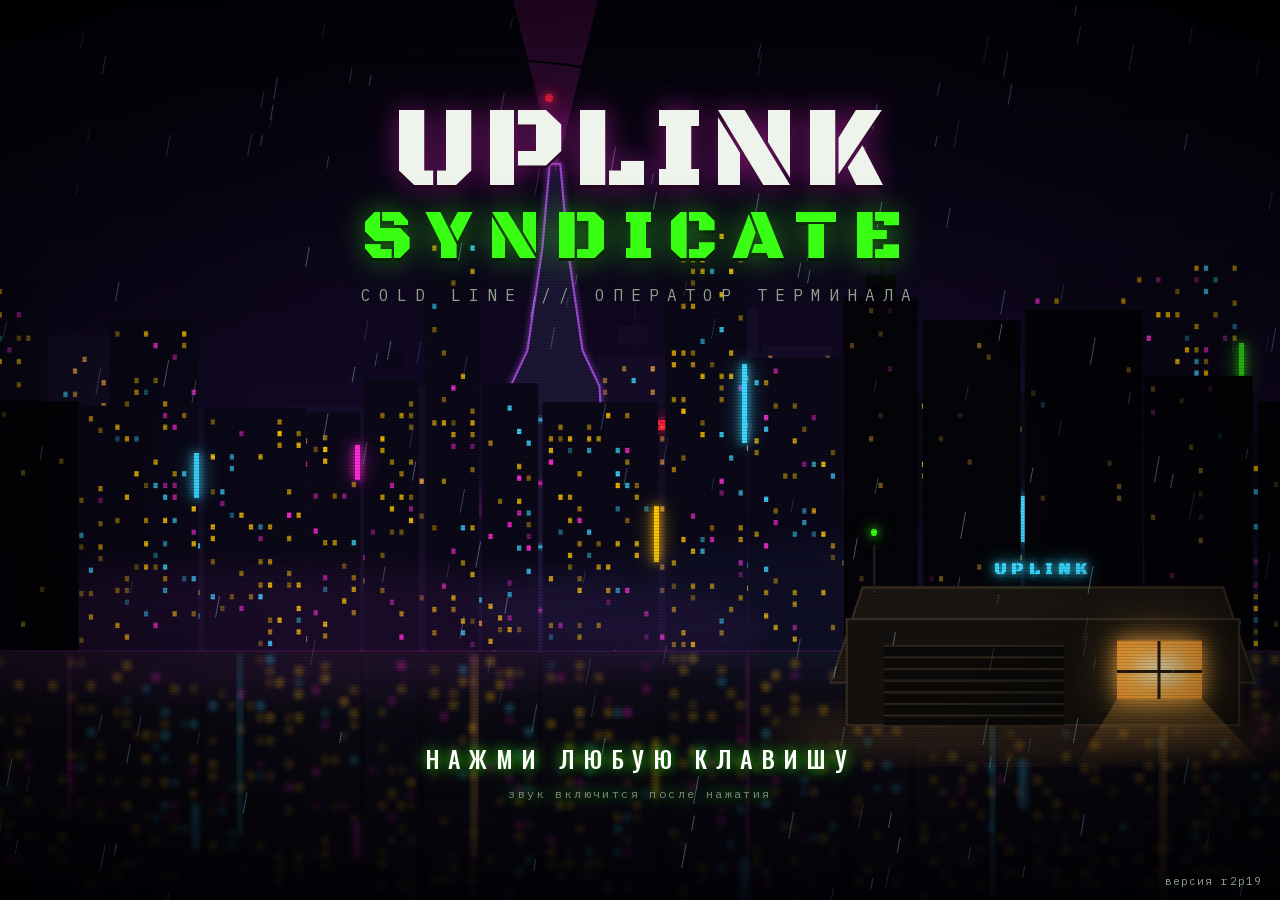
==== commit 2211e55e: "Add files via upload" ====
--- a/index.html
+++ b/index.html
@@ -2,9 +2,8 @@
 <html lang="ru"><head><meta charset="utf-8"><meta name="viewport" content="width=device-width,initial-scale=1,viewport-fit=cover">
 <title>UPLINK SYNDICATE</title>
 <link rel="icon" href="data:image/svg+xml,%3Csvg xmlns='http://www.w3.org/2000/svg' viewBox='0 0 32 32'%3E%3Crect width='32' height='32' rx='6' fill='%23050505'/%3E%3Cpath d='M7 20c0-7 5-10 9-10s9 3 9 10l-4 2-2-4h-6l-2 4z' fill='%2339ff14'/%3E%3Ccircle cx='16' cy='24' r='2' fill='%23ff2bd6'/%3E%3C/svg%3E">
-<link href="assets/fonts/fonts.css?v=4907422496" rel="stylesheet">
-<link rel="stylesheet" href="ui/kit/kit.css?v=5820a1f02f"><link rel="stylesheet" href="ui/menu/menu.css?v=fb154d596f"><link rel="stylesheet" href="ui/work/work.css?v=d8c3d52155"><link rel="stylesheet" href="ui/work/cstats.css?v=0a3e488402"><link rel="stylesheet" href="ui/work/followup.css?v=9523fd0bd8"><link rel="stylesheet" href="ui/kit/v2.css?v=80cf6223b1"><link rel="stylesheet" href="ui/menu/menu-v2.css?v=4106524ad1"><link rel="stylesheet" href="ui/work/panel.css?v=8ba60cce43"><link rel="stylesheet" href="ui/work/gamemenu.css?v=63664bb54e"><link rel="stylesheet" href="ui/map/map.css?v=8e0a9137a0"><link rel="stylesheet" href="ui/story/story.css?v=230c737168"><link rel="stylesheet" href="ui/boss/arena.css?v=77acac35c7"><link rel="stylesheet" href="ui/base/base.css?v=fb3240e2d0"><link rel="stylesheet" href="ui/kit/addict.css?v=d321cf2082"><link rel="stylesheet" href="ui/kit/hud5.css?v=4b5e8de893"><link rel="stylesheet" href="ui/kit/hw.css?v=ba6e5bac89"><link rel="stylesheet" href="ui/under/under.css?v=49c0270cfa"><link rel="stylesheet" href="ui/kit/k24.css?v=d97bf38a63">
-<script type="importmap">{"imports":{"./art/base.js":"./art/base.js?v=474c10007a","./art/bosses.js":"./art/bosses.js?v=6c2a884727","./art/city.js":"./art/city.js?v=a8002c732f","./art/guide.js":"./art/guide.js?v=c8cc89f3e8","./art/icons.js":"./art/icons.js?v=79c22ab837","./art/land.js":"./art/land.js?v=3b3b1fdc6c","./art/overrides.js":"./art/overrides.js?v=4dbf6ea7fb","./art/people.js":"./art/people.js?v=f6b2236fca","./art/scenes.js":"./art/scenes.js?v=953140f0e8","./art/world.js":"./art/world.js?v=cb7ed92e7a","./audio/audio.js":"./audio/audio.js?v=d53c276a31","./audio/legacy-sfx.js":"./audio/legacy-sfx.js?v=7bea6ada1d","./audio/music.js":"./audio/music.js?v=a4ab9ea77b","./core/achv.js":"./core/achv.js?v=c14a2a142f","./core/addict.js":"./core/addict.js?v=0685a12872","./core/allies.js":"./core/allies.js?v=f0c666b795","./core/bosslater.js":"./core/bosslater.js?v=f647954fa8","./core/buffs.js":"./core/buffs.js?v=8e52b70662","./core/calllog.js":"./core/calllog.js?v=ca1d2cfde4","./core/claim.js":"./core/claim.js?v=4e40012d18","./core/collector.js":"./core/collector.js?v=03f217c378","./core/config.js":"./core/config.js?v=fdb21e4b7b","./core/engine.js":"./core/engine.js?v=79f8045dc0","./core/eventbus.js":"./core/eventbus.js?v=645af078cf","./core/flow.js":"./core/flow.js?v=a9f2f609b2","./core/keys.js":"./core/keys.js?v=36402f47b9","./core/leadsource.js":"./core/leadsource.js?v=76c2d65c63","./core/mapstate.js":"./core/mapstate.js?v=ad62863731","./core/meta.js":"./core/meta.js?v=b74db44a98","./core/missions.js":"./core/missions.js?v=069230ba4c","./core/providers.js":"./core/providers.js?v=e9d956ee09","./core/save.js":"./core/save.js?v=165bad4720","./core/session.js":"./core/session.js?v=1c315258f0","./core/stats.js":"./core/stats.js?v=f20bbf20b0","./core/unlock.js":"./core/unlock.js?v=e731b0d892","./core/zlog.js":"./core/zlog.js?v=5b8c5697d5","./dialer/apps-script.js":"./dialer/apps-script.js?v=afb49a75f6","./dialer/dialer.js":"./dialer/dialer.js?v=5c45e7b429","./dialer/geo.js":"./dialer/geo.js?v=b231380149","./dialer/hangup.js":"./dialer/hangup.js?v=5829433742","./dialer/hotkeys.js":"./dialer/hotkeys.js?v=a3e83dd74c","./dialer/queue.js":"./dialer/queue.js?v=1507d4e68c","./dialer/reconcile.js":"./dialer/reconcile.js?v=8247569e7f","./dialer/sheets.js":"./dialer/sheets.js?v=956b8c4263","./dialer/statuses.js":"./dialer/statuses.js?v=87477fb606","./dialer/table.js":"./dialer/table.js?v=15702b5f41","./dialer/tempo.js":"./dialer/tempo.js?v=738ae3198e","./dialer/zoom.js":"./dialer/zoom.js?v=45a77794d2","./dialer/zoomcsv.js":"./dialer/zoomcsv.js?v=7ee630fc32","./story/beats.js":"./story/beats.js?v=2034931efa","./story/bosses.js":"./story/bosses.js?v=5ff42927f1","./story/callsign.js":"./story/callsign.js?v=d037678700","./story/guide.js":"./story/guide.js?v=847534791d","./story/items.js":"./story/items.js?v=824f3bdde0","./story/scenes.js":"./story/scenes.js?v=1af88375bd","./story/shelves.js":"./story/shelves.js?v=15366ab16b","./story/systems.js":"./story/systems.js?v=3fdf1b5374","./tests/addict.tests.js":"./tests/addict.tests.js?v=3397d1df38","./tests/arthooks.tests.js":"./tests/arthooks.tests.js?v=e37a35145d","./tests/dialer.tests.js":"./tests/dialer.tests.js?v=1d160ca792","./tests/dialer2.tests.js":"./tests/dialer2.tests.js?v=82c119d532","./tests/groups.js":"./tests/groups.js?v=f9840eeab4","./tests/legacy.tests.js":"./tests/legacy.tests.js?v=e7cf395a05","./tests/s20.tests.js":"./tests/s20.tests.js?v=dd65af24e3","./tests/s28.tests.js":"./tests/s28.tests.js?v=04c132b629","./tests/stats.tests.js":"./tests/stats.tests.js?v=1c9cafe4ab","./tests/sys19.tests.js":"./tests/sys19.tests.js?v=f82b75f8fb","./tests/ui.tests.js":"./tests/ui.tests.js?v=82f04adb12","./tests/zoom.tests.js":"./tests/zoom.tests.js?v=ce67c137f3","./ui/base/base.js":"./ui/base/base.js?v=73c317d15a","./ui/boss/arena.js":"./ui/boss/arena.js?v=04c8a72fdb","./ui/kit/ask.js":"./ui/kit/ask.js?v=7c319878c9","./ui/kit/fx.js":"./ui/kit/fx.js?v=8c07f1826b","./ui/map/map.js":"./ui/map/map.js?v=04d2196653","./ui/menu/menu.js":"./ui/menu/menu.js?v=137b5319c6","./ui/story/story.js":"./ui/story/story.js?v=55ff9a8d37","./ui/under/under.js":"./ui/under/under.js?v=903f90d858","./ui/work/addict.js":"./ui/work/addict.js?v=9f893d274c","./ui/work/choice.js":"./ui/work/choice.js?v=ca78c3cc81","./ui/work/claimfx.js":"./ui/work/claimfx.js?v=e20918e7c2","./ui/work/collector.js":"./ui/work/collector.js?v=2b685be2e6","./ui/work/comms.js":"./ui/work/comms.js?v=3bafdc7a20","./ui/work/cstats.js":"./ui/work/cstats.js?v=a801163b84","./ui/work/debug.js":"./ui/work/debug.js?v=12c71b1526","./ui/work/dialfx.js":"./ui/work/dialfx.js?v=077612f184","./ui/work/dwin.js":"./ui/work/dwin.js?v=c547c0ff0b","./ui/work/fakezoom.js":"./ui/work/fakezoom.js?v=4d943273e6","./ui/work/feed.js":"./ui/work/feed.js?v=80f2748804","./ui/work/followup.js":"./ui/work/followup.js?v=29591286a5","./ui/work/gamemenu.js":"./ui/work/gamemenu.js?v=23104a5832","./ui/work/hall.js":"./ui/work/hall.js?v=7d756fb6ea","./ui/work/hh.js":"./ui/work/hh.js?v=af97745b3e","./ui/work/hints.js":"./ui/work/hints.js?v=c035a6714e","./ui/work/juice.js":"./ui/work/juice.js?v=66190a528d","./ui/work/keys.js":"./ui/work/keys.js?v=5b725c827f","./ui/work/muslib.js":"./ui/work/muslib.js?v=01f8623af1","./ui/work/nag.js":"./ui/work/nag.js?v=6e3eea0850","./ui/work/normwarn.js":"./ui/work/normwarn.js?v=59f44d6a4e","./ui/work/panel.js":"./ui/work/panel.js?v=d6b10181c3","./ui/work/proto.js":"./ui/work/proto.js?v=1a29d3aa33","./ui/work/shiftend.js":"./ui/work/shiftend.js?v=8970ece3d1","./ui/work/switchboard.js":"./ui/work/switchboard.js?v=8ee0b71ac5","./ui/work/tutor.js":"./ui/work/tutor.js?v=f29a70f806","./ui/work/warmup.js":"./ui/work/warmup.js?v=ae7206d443","./ui/work/work.js":"./ui/work/work.js?v=e015b311e0"}}</script>
+<link href="assets/fonts/fonts.css" rel="stylesheet">
+<link rel="stylesheet" href="ui/kit/kit.css"><link rel="stylesheet" href="ui/menu/menu.css"><link rel="stylesheet" href="ui/work/work.css"><link rel="stylesheet" href="ui/work/cstats.css"><link rel="stylesheet" href="ui/work/followup.css"><link rel="stylesheet" href="ui/kit/v2.css"><link rel="stylesheet" href="ui/menu/menu-v2.css"><link rel="stylesheet" href="ui/work/panel.css"><link rel="stylesheet" href="ui/work/gamemenu.css"><link rel="stylesheet" href="ui/map/map.css"><link rel="stylesheet" href="ui/story/story.css"><link rel="stylesheet" href="ui/boss/arena.css"><link rel="stylesheet" href="ui/base/base.css"><link rel="stylesheet" href="ui/kit/addict.css"><link rel="stylesheet" href="ui/kit/hud5.css"><link rel="stylesheet" href="ui/kit/hw.css"><link rel="stylesheet" href="ui/under/under.css"><link rel="stylesheet" href="ui/kit/k24.css">
 </head><body><div id="ct-app"></div>
 <script type="module">import {boot} from './ui/menu/menu.js';window.ct=boot();</script>
 </body></html>
--- a/ui/work/work.css
+++ b/ui/work/work.css
@@ -1 +1,503 @@
-.wk{position:fixed;inset:0;display:grid;grid-template-rows:auto auto 1fr;background:radial-gradient(1200px 500px at 70% -10%,rgba(255,43,214,.1),transparent 60%),radial-gradient(900px 500px at 0% 110%,rgba(57,255,20,.08),transparent 60%),linear-gradient(180deg,#07090a,#050505);color:var(--ct-ink);font-family:var(--ct-text);overflow:hidden}.wk:after{content:"";position:fixed;inset:0;pointer-events:none;background:repeating-linear-gradient(0deg,rgba(255,255,255,.018) 0 1px,transparent 1px 3px);mix-blend-mode:overlay}.wk.fx-off:after{display:none}.wk button{cursor:pointer}.wk kbd{font:500 11px var(--ct-mono);padding:2px 5px;border-radius:3px;background:#0b0f0b;box-shadow:inset 0 0 0 1px #3a4637;color:#a9b8a6;margin-left:6px}.wk-top{display:flex;align-items:center;gap:10px;padding:8px 14px;background:linear-gradient(180deg,#101510,#0a0d0a);box-shadow:inset 0 -1px #243024,0 6px 18px #00000080;z-index:3;min-width:0}.wk-brand{font:400 15px var(--ct-stencil);letter-spacing:.12em;color:var(--ct-green);text-shadow:0 0 10px rgba(57,255,20,.5);white-space:nowrap}.wk-brand b{color:var(--ct-mag);text-shadow:0 0 10px rgba(255,43,214,.5);font-weight:400}.wk-tb{display:inline-flex;align-items:center;gap:6px;border:0;padding:8px 12px;font:500 14px var(--ct-text);color:#d8e6d4;background:linear-gradient(180deg,#232a22,#121711);clip-path:polygon(8px 0,100% 0,100% calc(100% - 8px),calc(100% - 8px) 100%,0 100%,0 8px);box-shadow:inset 0 1px #ffffff1f,inset 0 0 0 1px #34402f;white-space:nowrap}.wk-tb:hover{filter:brightness(1.3)}.wk-tb:active{transform:translateY(2px)}.wk-tb.icon{padding:8px 11px;font-size:17px;line-height:1}.wk-sp{flex:1;min-width:0}.wk-leds{display:flex;gap:12px;align-items:center;font:500 12px var(--ct-mono);color:#93a291;white-space:nowrap;overflow:hidden}.wk-led{display:inline-flex;align-items:center;gap:6px}.wk-led i{width:8px;height:8px;border-radius:50%;background:#2a332a;box-shadow:0 0 0 1px #000}.wk-led.ok i{background:var(--ct-green);box-shadow:0 0 8px var(--ct-green)}.wk-led.warn i{background:var(--ct-amber);box-shadow:0 0 8px var(--ct-amber)}.wk-led.bad i{background:var(--ct-red);box-shadow:0 0 8px var(--ct-red)}.wk-tempo{font:500 13px var(--ct-mono);color:var(--ct-green);white-space:nowrap}.wk-tempo.hot{color:#ff7a1a;text-shadow:0 0 8px rgba(255,120,30,.6)}.wk-tempo.low{color:var(--ct-amber)}.wk-hud{position:relative;display:grid;grid-template-columns:auto 1fr auto auto;gap:14px;align-items:center;padding:8px 14px;background:linear-gradient(180deg,#0b0f0b,#080a08);box-shadow:inset 0 -1px #1d261d;z-index:2}.wk-streak{display:flex;align-items:center;gap:10px;min-width:0}.wk-ring{position:relative;width:46px;height:46px;flex:none}.wk-ring svg{width:46px;height:46px;transform:rotate(-90deg)}.wk-ring circle{fill:none;stroke-width:5}.wk-ring .bg{stroke:#182018}.wk-ring .fg{stroke:var(--ct-green);stroke-linecap:round;transition:stroke-dashoffset .25s linear,stroke .2s;filter:drop-shadow(0 0 4px rgba(57,255,20,.6))}.wk-ring b{position:absolute;inset:0;display:grid;place-items:center;font:500 12px var(--ct-mono);color:#cfe8c9}.wk-streak.hurry .fg{stroke:var(--ct-red);filter:drop-shadow(0 0 6px var(--ct-red))}.wk-streak.hurry .wk-ring{animation:wkPulse .5s infinite alternate}.wk-streak.online .fg{stroke:var(--ct-cyan);filter:drop-shadow(0 0 5px var(--ct-cyan))}.wk-streak.lost .fg,.wk-streak.idle .fg{stroke:#3a453a;filter:none}@keyframes wkPulse{to{transform:scale(1.08)}}.wk-sk{line-height:1.05;min-width:0}.wk-sk .n{font:400 20px var(--ct-display);letter-spacing:.06em;white-space:nowrap}.wk-sk .n em{font-style:normal;color:var(--ct-green);margin-left:6px;text-shadow:0 0 10px rgba(57,255,20,.6)}.wk-sk .s{font:500 11px var(--ct-mono);color:#8b968a;white-space:nowrap}.wk-res{display:flex;gap:14px;font:500 15px var(--ct-mono);white-space:nowrap}.wk-res .x{color:var(--ct-green)}.wk-res .m{color:var(--ct-amber)}.wk-res .debt{color:var(--ct-red);font-size:12px}.wk-dist{min-width:150px}.wk-dist .lbl{font:400 12px var(--ct-display);letter-spacing:.08em;color:#cfd9cd;white-space:nowrap;overflow:hidden;text-overflow:ellipsis}.wk-dist .bar{height:6px;background:#141a14;margin-top:5px;box-shadow:inset 0 0 0 1px #000}.wk-dist .bar i{display:block;height:100%;background:linear-gradient(90deg,var(--ct-green),#b6ff8a);box-shadow:0 0 8px #39ff1480;transition:width .5s var(--ct-ease)}.wk-dist .day{font:500 11px var(--ct-mono);color:#8b968a;margin-top:4px;white-space:nowrap}.wk-banner{grid-column:1/-1;display:none;align-items:center;gap:10px;padding:8px 14px;font:500 14px var(--ct-text)}.wk-banner.on{display:flex}.wk-banner.pause{background:linear-gradient(90deg,#3a2a05,#1d1503);color:var(--ct-amber);box-shadow:inset 0 0 0 1px #6b4f0a}.wk-banner.app{background:linear-gradient(90deg,#3a2f05,#1b1603);color:#ffe27a;box-shadow:inset 0 0 0 1px #7a6410}.wk-banner b{font:500 16px var(--ct-mono)}.wk-banner button{margin-left:auto}.wk-main{display:grid;grid-template-columns:minmax(380px,1.15fr) minmax(320px,1fr) var(--padw,0px);gap:14px;padding:12px 14px;min-height:0;overflow:hidden}.wk-col{min-height:0;overflow:auto;scrollbar-width:thin;scrollbar-color:#2c372b transparent}.wk-card{padding:18px 20px 16px}.wk-card2{margin-top:10px;padding:12px 20px 14px}.wk-card2 .wk-lbl:first-child{margin-top:0}.wk-biz{font:400 clamp(22px,2.3vw,32px)/1.08 var(--ct-display);letter-spacing:.02em;margin:0 0 8px;color:#f1f7ef;overflow-wrap:anywhere}.wk-meta{display:flex;flex-wrap:wrap;gap:6px;align-items:center;margin-bottom:12px}.wk-chip{display:inline-flex;align-items:center;gap:5px;padding:3px 9px;font:500 13px var(--ct-text);color:#c6d4c3;background:#121812;box-shadow:inset 0 0 0 1px #2c3a2b;border-radius:2px}.wk-chip.time{color:var(--ct-amber);box-shadow:inset 0 0 0 1px #5d4708}.wk-chip.time.off{color:#ff8a8a;box-shadow:inset 0 0 0 1px #5d1a1a}.wk-chip.res{color:#111;font-weight:700}.wk-phone{display:flex;align-items:center;gap:12px;flex-wrap:wrap;margin:6px 0 10px}.wk-num{font:500 clamp(26px,3vw,40px) var(--ct-mono);letter-spacing:.02em;color:#fff;text-shadow:0 0 18px rgba(57,255,20,.25);user-select:all}.wk-dial{position:relative;display:inline-flex;align-items:center;gap:10px;border:0;padding:12px 22px;font:400 18px var(--ct-display);letter-spacing:.1em;color:#eaffdf;background:linear-gradient(180deg,#46a51f,#1f5a0e 60%,#0f3a07);clip-path:polygon(10px 0,100% 0,100% calc(100% - 10px),calc(100% - 10px) 100%,0 100%,0 10px);box-shadow:inset 0 1px #ffffff4d,inset 0 -4px #082a04;text-shadow:0 0 10px rgba(57,255,20,.7)}.wk-dial:active{transform:translateY(3px)}.wk-dial.on{background:linear-gradient(180deg,#1b6f8a,#0c3a4a);text-shadow:0 0 10px var(--ct-cyan)}.wk-dial .osc{width:54px;height:22px}.wk-dial .osc path{fill:none;stroke:#c9ffb8;stroke-width:2}.wk-hang{width:52px;height:52px;border-radius:50%;border:0;flex:none;display:grid;place-items:center;background:radial-gradient(circle at 35% 30%,#7a7a7a,#3a3a3a 60%,#1a1a1a);box-shadow:0 4px #0a0a0a,inset 0 2px 3px #ffffff40;transition:.15s}.wk-hang svg{width:24px;height:24px;fill:#ddd}.wk-hang.live{background:radial-gradient(circle at 35% 30%,#ff6b6b,#d0102a 55%,#6a0010);box-shadow:0 4px #3a0008,0 0 18px #ff1f3db3,inset 0 2px 3px #ffffff59}.wk-hang:active{transform:translateY(3px);box-shadow:0 1px #0a0a0a}.wk-links{display:flex;gap:14px;flex-wrap:wrap;margin-bottom:8px}.wk-links a{color:var(--ct-cyan);text-decoration:none;font:500 14px var(--ct-text)}.wk-links a:hover{text-decoration:underline}.wk-ver{font:13px var(--ct-text);color:#9fb09c;margin-bottom:10px}.wk-prep{margin:10px 0;padding:10px 12px;background:linear-gradient(160deg,#ffc4001a,#ffc40008);box-shadow:inset 3px 0 0 var(--ct-amber),inset 0 0 0 1px #ffc40040;font:500 16px/1.4 var(--ct-text);color:#fff1c2;white-space:pre-wrap;max-height:9em;overflow:auto}.wk-prep h4,.wk-lbl{margin:0 0 4px;font:500 11px var(--ct-mono);letter-spacing:.12em;color:#8b968a;text-transform:uppercase}.wk-prep h4{color:var(--ct-amber)}.wk-notes{width:100%;min-height:76px;resize:vertical;padding:10px 12px;font:15px/1.4 var(--ct-text);color:#e8efe6;background:#070907;border:0;box-shadow:inset 0 0 0 1px #2a3328;outline:0}.wk-notes:focus,.wk-in:focus{box-shadow:inset 0 0 0 1px var(--ct-green),0 0 0 1px #39ff1433}.wk-in{width:100%;padding:8px 10px;font:14px var(--ct-text);color:#e8efe6;background:#070907;border:0;box-shadow:inset 0 0 0 1px #2a3328;outline:0}.wk-row2{display:grid;grid-template-columns:1fr;gap:8px;margin-top:10px}.wk-next{margin-top:10px;font:500 12px var(--ct-mono);color:#6f7d6d;white-space:nowrap;overflow:hidden;text-overflow:ellipsis}.wk-stat{padding:14px 14px 10px}.wk-grid{display:grid;grid-template-columns:1fr 1fr;gap:8px}.wk-st{--c:#888;position:relative;display:flex;align-items:center;gap:9px;min-height:46px;border:0;padding:8px 10px;text-align:left;font:500 15px/1.15 var(--ct-text);color:#f2f5f1;background:linear-gradient(180deg,color-mix(in srgb,var(--c) 30%,#141814),color-mix(in srgb,var(--c) 12%,#0a0c0a));box-shadow:inset 0 0 0 1px color-mix(in srgb,var(--c) 55%,#000),inset 0 1px #ffffff1f,inset 0 -3px #00000080;clip-path:polygon(8px 0,100% 0,100% calc(100% - 8px),calc(100% - 8px) 100%,0 100%,0 8px);transition:transform .1s,filter .15s}.wk-st:hover{filter:brightness(1.25)}.wk-st:active{transform:translateY(2px) scale(.99)}.wk-st .k{flex:none;min-width:22px;height:22px;display:grid;place-items:center;font:500 12px var(--ct-mono);background:#00000073;box-shadow:inset 0 0 0 1px #ffffff26;border-radius:3px}.wk-st.cur{box-shadow:inset 0 0 0 2px #fff,0 0 14px color-mix(in srgb,var(--c) 70%,transparent)}.wk-st.sug{animation:wkSug 1s infinite alternate}@keyframes wkSug{to{box-shadow:inset 0 0 0 2px var(--ct-cyan),0 0 16px #3ad7ffb3}}.wk-st.win{--glow:1}.wk-st.skip{--c:#5b6470}.wk-st.small{min-height:38px;font-size:13.5px}.wk-pad{display:flex;flex-direction:column;min-height:0;padding:12px}.wk-pad textarea{flex:1;min-height:220px;width:100%;resize:none;padding:10px;font:15px/1.5 var(--ct-text);color:#e9e2c9;background:#0a0906;border:0;box-shadow:inset 0 0 0 1px #3a3220;outline:0}.wk-pad.hidden{display:none}.wk-st.more-b .chev{margin-left:auto;width:8px;height:8px;border-right:2px solid #c9d3c6;border-bottom:2px solid #c9d3c6;transform:rotate(45deg) translate(-2px,-2px);transition:transform .25s var(--ct-ease)}.wk-st.more-b.on .chev{transform:rotate(225deg) translate(-2px,-2px)}.wk-st.more-b.on{filter:brightness(1.2)}.wk-more{display:none;margin-top:12px}.wk-more.open{display:block;animation:wkMore .28s var(--ct-ease)}@keyframes wkMore{0%{opacity:0;transform:translateY(-6px)}}.wk-more .wk-lbl{margin:0 0 6px}.wk-acts{display:flex;flex-wrap:wrap;gap:6px;margin-top:10px}.wk-acts .wk-tb{flex:1 1 auto;justify-content:center;white-space:nowrap;padding:7px 9px;font-size:13px}.wk-acts .wk-tb kbd{margin-left:5px}.wk-acts .wk-tb:disabled{opacity:.4;cursor:default}.wk-hint{margin-top:12px;font:11px/1.5 var(--ct-mono);color:#5f6c5d}.wk-flow{position:relative;align-self:stretch;min-width:0;min-height:52px;pointer-events:none;display:flex;flex-direction:column;align-items:center;justify-content:center}.wk-flow-w{position:relative;width:100%;height:32px}.wk-fl{--p:0;position:absolute;inset:0;display:flex;align-items:center;justify-content:center;white-space:nowrap;animation:wkFlIn .6s cubic-bezier(.16,1,.3,1) both;will-change:transform,opacity;transition:opacity 1.2s ease}.wk-fl b{display:inline-block;font:400 calc(20px + 7px*var(--p)) var(--ct-display);letter-spacing:calc(.1em + .08em*var(--p));text-transform:uppercase;background:linear-gradient(100deg,var(--c1) 0%,var(--c2) 45%,#fff 50%,var(--c2) 55%,var(--c1) 100%) 0 0/250% 100%;-webkit-background-clip:text;background-clip:text;color:transparent;filter:hue-rotate(var(--h,0deg)) drop-shadow(0 0 calc(4px + 10px*var(--p)) color-mix(in srgb,var(--c2) 55%,transparent));animation:wkFlSweep 1.1s ease-out .1s both}.wk-fl.t3 b,.wk-fl.t4 b{font-size:calc(23px + 7px*var(--p))}.wk-fl.big b{font-size:clamp(24px,2.9vw,36px);letter-spacing:.12em}.wk-fl.big{animation:wkFlBig .8s cubic-bezier(.2,1.25,.3,1) both}.wk-fl.rest{opacity:.38}.wk-fl.gone{animation:wkFlOut .5s ease-in forwards}@keyframes wkFlIn{0%{opacity:0;transform:translateY(10px) scale(.9)}55%{opacity:1;transform:translateY(-1px) scale(1.03)}to{opacity:1;transform:none}}@keyframes wkFlBig{0%{opacity:0;transform:scale(1.7)}55%{opacity:1;transform:scale(.96)}to{opacity:1;transform:none}}@keyframes wkFlOut{to{opacity:0;transform:translateY(-8px) scale(1.04)}}@keyframes wkFlSweep{0%{background-position:100% 0}to{background-position:0 0}}.wk-flow-p{display:flex;gap:16px;align-items:center;justify-content:center;height:18px;font:500 11px var(--ct-mono);letter-spacing:.08em;color:#8d9a8a;opacity:0;transition:opacity .6s}.wk-flow-p.on{opacity:1}.wk-flow-p .nx{display:flex;align-items:center;gap:7px}.wk-flow-p .nx b{color:#dfe9dc;font-weight:600}.wk-flow-p .pp{display:flex;gap:3px}.wk-flow-p .pp i{width:7px;height:7px;border-radius:50%;box-shadow:inset 0 0 0 1.5px #4a5748;transition:background .3s,box-shadow .3s}.wk-flow-p .pp i.f{background:var(--ct-green);box-shadow:0 0 6px #39ff14b3}.wk-flow-p .od b{color:#ff7be3}.wk-flow-p .od.on{color:#ffb8f0;letter-spacing:.2em}.wk-flow-p .od.on b{color:#fff}.wk-sk .n.punch{animation:wkPunch .42s cubic-bezier(.2,1.6,.4,1)}@keyframes wkPunch{30%{transform:scale(1.16)}}.wk-sk .n{transform-origin:0 60%}.wk-glow{position:fixed;inset:0;z-index:30;pointer-events:none;overflow:hidden}.wk-glow i{position:absolute;opacity:0;transition:opacity 1.6s ease;will-change:opacity}.wk-glow .g{inset:0}.wk-glow .g0{box-shadow:inset 0 0 70px #50c8ff8c,inset 0 0 2px #78dcff80}.wk-glow .g1{box-shadow:inset 0 0 90px #39ff1473,inset 0 0 2px #78ff5a8c}.wk-glow .g2{box-shadow:inset 0 0 120px #ffbe287a,inset 0 0 3px #ffd25ab3}.wk-glow .g3{box-shadow:inset 0 0 140px #ff50287a,inset 0 0 4px #ff7850bf}.wk-glow .au{left:-20vw;width:80vw;height:46vh;bottom:-30vh;border-radius:50%;will-change:transform,opacity;transition:opacity 2s ease}.wk-glow .a1{background:radial-gradient(closest-side,rgba(255,170,40,.55),transparent);animation:wkAu 13s ease-in-out infinite alternate}.wk-glow .a2{left:40vw;background:radial-gradient(closest-side,rgba(255,60,120,.45),transparent);animation:wkAu2 17s ease-in-out infinite alternate}@keyframes wkAu{to{transform:translate(40vw)}}@keyframes wkAu2{to{transform:translate(-35vw)}}.wk-glow .o{inset:0}.wk-glow .o1{box-shadow:inset 0 0 0 3px #ff2bd6,inset 0 0 90px #ff2bd680}.wk-glow .o2{box-shadow:inset 0 0 0 3px #3ad7ff,inset 0 0 90px #3ad7ff80}.wk-glow .o3{box-shadow:inset 0 0 0 3px #ffd84a,inset 0 0 90px #ffd84a80}.wk-glow.od .o{animation:wkOd 3.6s linear infinite}.wk-glow.od .o2{animation-delay:-1.2s}.wk-glow.od .o3{animation-delay:-2.4s}@keyframes wkOd{0%,to{opacity:0}17%,50%{opacity:1}67%{opacity:0}}.wk.fx-off~.wk-glow{display:none}@media (prefers-reduced-motion:reduce){.wk-glow .au,.wk-glow.od .o,.wk-fl,.wk-fl b{animation:none}}.wk-empty{grid-column:1/-1;display:grid;place-items:center;padding:20px}.wk-empty .ct-panel{max-width:560px;width:100%;padding:28px}.wk-empty h2{margin:0 0 6px;font:400 26px var(--ct-stencil);letter-spacing:.1em;color:var(--ct-red);text-shadow:0 0 14px rgba(255,31,61,.5)}.wk-empty p{color:#b9c6b6;font:15px/1.5 var(--ct-text)}.wk-ov{position:fixed;inset:0;z-index:20;display:none;background:#020302c7;backdrop-filter:blur(3px)}.wk-ov.open{display:grid;place-items:center;animation:wkIn .22s var(--ct-ease)}@keyframes wkIn{0%{opacity:0;transform:scale(.97)}}.wk-win{width:min(1100px,96vw);height:min(820px,94dvh);display:grid;grid-template-rows:auto 1fr;padding:0;overflow:hidden}.wk-win.sm{width:min(560px,94vw);height:auto;max-height:92dvh}.wk-wh{display:flex;align-items:center;gap:10px;padding:14px 18px;box-shadow:inset 0 -1px #243024}.wk-wh h3{margin:0;font:400 18px var(--ct-display);letter-spacing:.14em;color:#e8f3e5}.wk-x{margin-left:auto;width:38px;height:38px;border:0;font:400 20px var(--ct-mono);color:#ffb3bd;background:linear-gradient(180deg,#3a1218,#1d080b);box-shadow:inset 0 0 0 1px #6a1c28;clip-path:polygon(6px 0,100% 0,100% calc(100% - 6px),calc(100% - 6px) 100%,0 100%,0 6px)}.wk-x:hover{filter:brightness(1.4)}.wk-wb{overflow:auto;min-height:0;padding:14px 18px 18px}.wk-set{display:grid;grid-template-columns:200px 1fr;min-height:0;height:100%}.wk-nav{display:flex;flex-direction:column;gap:4px;padding:12px;box-shadow:inset -1px 0 #1d261d;overflow:auto}.wk-nav button{border:0;text-align:left;padding:9px 12px;background:none;color:#a9b7a6;font:500 14px var(--ct-text);clip-path:polygon(6px 0,100% 0,100% 100%,0 100%,0 6px)}.wk-nav button.on{background:linear-gradient(90deg,rgba(57,255,20,.18),transparent);color:#eaffdf;box-shadow:inset 3px 0 0 var(--ct-green)}.wk-sec{overflow:auto;padding:14px 20px 24px;min-height:0}.wk-sec h4{margin:16px 0 8px;font:500 11px var(--ct-mono);letter-spacing:.14em;color:#7d8b7b;text-transform:uppercase}.wk-sec h4:first-child{margin-top:0}.wk-opt{display:flex;align-items:center;gap:12px;padding:10px 0;box-shadow:inset 0 -1px #151c15}.wk-opt .t{flex:1;min-width:0}.wk-opt .t b{display:block;font:500 15px var(--ct-text);color:#e3ece1}.wk-opt .t small{display:block;font:13px/1.35 var(--ct-text);color:#859383;margin-top:2px}.ct-switch{position:relative;width:52px;height:28px;flex:none;border:0;border-radius:3px;background:#1a211a;box-shadow:inset 0 0 0 1px #000,inset 0 2px 4px #0009}.ct-switch:after{content:"";position:absolute;top:3px;left:3px;width:22px;height:22px;border-radius:2px;background:linear-gradient(#cfc7b4,#6a6454);box-shadow:0 2px 4px #000;transition:left .18s var(--ct-ease)}.ct-switch.on{background:linear-gradient(90deg,#1f5a0e,#39ff14);box-shadow:inset 0 0 0 1px #000,0 0 10px #39ff1466}.ct-switch.on:after{left:27px}.wk-btn{border:0;padding:9px 14px;font:500 14px var(--ct-text);color:#e1ecdf;background:linear-gradient(180deg,#263024,#141a13);box-shadow:inset 0 0 0 1px #3a4637,inset 0 1px #ffffff1a;clip-path:polygon(7px 0,100% 0,100% calc(100% - 7px),calc(100% - 7px) 100%,0 100%,0 7px);white-space:nowrap}.wk-btn:hover{filter:brightness(1.3)}.wk-btn.pri{background:linear-gradient(180deg,#46a51f,#1f5a0e);color:#eaffdf}.wk-btn.red{background:linear-gradient(180deg,#8a1626,#4a0812);color:#ffe1e5}.wk-btns{display:flex;gap:8px;flex-wrap:wrap}.wk-map{display:grid;grid-template-columns:1fr 1.3fr;gap:6px 12px;align-items:center}.wk-map label{font:14px var(--ct-text);color:#c9d6c6}.wk-log{width:100%;height:220px;font:12px/1.4 var(--ct-mono);color:#9fe3ff;background:#05080a;border:0;box-shadow:inset 0 0 0 1px #16323d;padding:8px}.wk-kv{font:13px var(--ct-mono);color:#9aa79a;line-height:1.7}.wk-kv b{color:#e3ece1;font-weight:500}.wk-pick{display:grid;grid-template-rows:auto auto 1fr auto;gap:10px;min-height:0;height:100%}.wk-chips{display:flex;gap:6px;flex-wrap:wrap;align-items:center}.wk-chips .lb{font:500 11px var(--ct-mono);color:#7d8b7b;letter-spacing:.1em;margin-right:4px;min-width:62px}.wk-chips button{border:0;padding:5px 10px;font:500 13px var(--ct-text);color:#c6d4c3;background:#121812;box-shadow:inset 0 0 0 1px #2c3a2b;border-radius:2px}.wk-chips button.on{background:#1f5a0e;color:#eaffdf;box-shadow:inset 0 0 0 1px var(--ct-green)}.wk-list{overflow:auto;min-height:0;box-shadow:inset 0 0 0 1px #1d261d}.wk-li{display:grid;grid-template-columns:1.6fr 1fr 60px 1.3fr;gap:10px;align-items:center;width:100%;border:0;text-align:left;padding:8px 12px;background:none;color:#dfe8dd;font:14px var(--ct-text);box-shadow:inset 0 -1px #131913}.wk-li:hover{background:#39ff1412}.wk-li.now{background:#39ff1424;box-shadow:inset 3px 0 0 var(--ct-green)}.wk-li.done{color:#748072}.wk-li .r{font:12px var(--ct-mono);color:#8b968a;white-space:nowrap;overflow:hidden;text-overflow:ellipsis}.wk-li .p{grid-column:1/-1;font:13px var(--ct-text);color:#ffe39a;margin-top:-2px}.wk-zoom{position:fixed;right:14px;bottom:70px;width:360px;height:560px;z-index:15;padding:0;background:#000;box-shadow:0 0 0 2px #2a3328,0 20px 60px #000}.wk-zoom.hide{left:-10000px;right:auto;opacity:0;pointer-events:none}.wk-zoom iframe{width:100%;height:calc(100% - 34px);border:0;background:#fff}.wk-zoom header{height:34px;display:flex;align-items:center;gap:8px;padding:0 10px;font:500 12px var(--ct-mono);color:#9aa79a;background:#0c100c}.wk-zoom header button{margin-left:auto}.wk-toasts{position:fixed;left:50%;bottom:76px;transform:translate(-50%);display:flex;flex-direction:column;gap:6px;align-items:center;z-index:30;pointer-events:none}.wk-toast{padding:9px 16px;font:500 14px var(--ct-text);color:#eaffdf;background:linear-gradient(180deg,#1a2418,#0d120c);box-shadow:inset 0 0 0 1px #3a5a30,0 8px 24px #000;animation:wkT .25s var(--ct-ease)}.wk-toast.bad{color:#ffd9de;box-shadow:inset 0 0 0 1px #7a1c2a,0 8px 24px #000}.wk-toast.gold{color:#fff3c4;box-shadow:inset 0 0 0 1px #b58a10,0 0 20px #ffc40066}@keyframes wkT{0%{opacity:0;transform:translateY(10px)}}.wk-gain{position:fixed;z-index:31;pointer-events:none;font:500 20px var(--ct-mono);white-space:nowrap;animation:wkGain 1.3s ease-out forwards;text-shadow:0 0 10px currentColor}.wk-gain .x{color:var(--ct-green)}.wk-gain .m{color:var(--ct-amber);margin-left:10px}@keyframes wkGain{0%{opacity:0;transform:translate(-50%,10px) scale(.8)}15%{opacity:1;transform:translate(-50%) scale(1.1)}to{opacity:0;transform:translate(-50%,-60px) scale(1)}}#card{position:relative}.wk-ghost{position:fixed!important;z-index:32;margin:0!important;pointer-events:none;will-change:transform,opacity;transform-origin:50% 50%}.wk-ghost .wk-btns,.wk-ghost button{pointer-events:none}.wk-stamp{--r:-12deg;position:absolute;z-index:5;left:50%;top:46%;pointer-events:none;padding:.08em .42em;border:7px solid var(--c);border-radius:14px;color:var(--c);font-family:var(--ct-stencil);font-weight:400;line-height:1.1;letter-spacing:.08em;white-space:nowrap;text-shadow:0 0 18px color-mix(in srgb,var(--c) 50%,transparent);background:color-mix(in srgb,var(--c) 7%,transparent);box-shadow:0 0 26px color-mix(in srgb,var(--c) 35%,transparent),inset 0 0 18px color-mix(in srgb,var(--c) 22%,transparent);transform:translate(-50%,-50%) rotate(var(--r));opacity:0;animation:wkStp .36s cubic-bezier(.2,1.6,.4,1) forwards}.wk-stamp.free{position:fixed;z-index:33;top:42%}@keyframes wkStp{0%{opacity:0;transform:translate(-50%,-50%) rotate(var(--r)) scale(2.6)}60%{opacity:1;transform:translate(-50%,-50%) rotate(var(--r)) scale(.95)}to{opacity:.96;transform:translate(-50%,-50%) rotate(var(--r)) scale(1)}}.wk-stamp.free{animation:wkStp .36s cubic-bezier(.2,1.6,.4,1) forwards,wkStpOut .5s ease-in 1s forwards}@keyframes wkStpOut{to{opacity:0;transform:translate(-50%,-50%) rotate(var(--r)) scale(1.04)}}.wk-slash{position:fixed;z-index:33;height:3px;pointer-events:none;background:linear-gradient(90deg,transparent,#fff 20%,#fff 80%,transparent);box-shadow:0 0 12px var(--c),0 0 26px var(--c);transform-origin:50% 50%;opacity:0}.wk-px{position:fixed;inset:0;width:100vw;height:100vh;z-index:34;pointer-events:none}.wk-card.wk-enter{animation:wkEnter .45s cubic-bezier(.2,.8,.3,1) .12s both}@keyframes wkEnter{0%{opacity:0;transform:translateY(10px)}}.wk.fx-off .wk-card.wk-enter{animation:none}@container mw (max-width:1199px){.wk-main{grid-template-columns:minmax(340px,1.1fr) minmax(280px,1fr);grid-template-rows:max-content minmax(260px,1fr);overflow-y:auto}.wk-main>.wk-col:nth-child(2){overflow:visible;min-height:max-content}.wk-main>.wk-col:first-child{grid-row:1/3}.wk-pad{grid-column:2;grid-row:2;min-height:260px}.wk-pad textarea{min-height:180px}}@media (max-width:1179px){.wk-hud{grid-template-columns:auto 1fr auto}.wk-dist{display:none}}@media (max-width:759px){.wk-top{gap:6px;padding:6px 8px}.wk-brand,.wk-leds .txt{display:none}.wk-tb{padding:7px 9px;font-size:13px}.wk-hud{grid-template-columns:auto 1fr;gap:10px;padding:6px 8px}.wk-hud>.wk-sp{display:none}.wk-set{grid-template-columns:1fr;grid-template-rows:auto 1fr}.wk-nav{flex-direction:row;overflow-x:auto;box-shadow:inset 0 -1px #1d261d;padding:6px}.wk-nav button{white-space:nowrap;padding:7px 10px}.wk-win{width:100vw;height:100dvh}.wk-zoom{right:8px;left:8px;width:auto;height:70dvh}}@container mw (max-width:699px){.wk-main{display:flex;flex-direction:column;overflow:auto;padding:8px;gap:8px}.wk-main>*{flex:none}.wk-col{display:contents}#card{order:1}#stat{order:2}#card2{order:3;margin-top:0}.wk-pad{order:4}.wk-biz{font-size:22px}.wk-meta{margin-bottom:4px}.wk-card{padding:14px}.wk-stat{padding:10px}.wk-pad{position:static;width:auto;box-shadow:none}.wk-pad textarea{min-height:160px}}@container mw (max-width:420px){.wk-grid{gap:6px}.wk-st{min-height:42px;padding:6px 8px;gap:7px;font-size:13px}.wk-st.small{min-height:36px;font-size:12.5px}}.ic{width:16px;height:16px;fill:none;stroke:currentColor;stroke-width:2;stroke-linecap:round;vertical-align:middle}@media (max-width:520px){.wk-tb .lbl{display:none}}.wk-banner.test{background:linear-gradient(90deg,#3a0d4a,#1a0722);color:#ffb8f6;box-shadow:inset 0 0 0 1px #8a2aa0}.wk-banner.test span{font-size:13px;color:#d9a6d6}.wk-banner.test.on{display:flex}#b-end .lbl-s{display:none}@media (max-width:520px){#b-end .lbl-s{display:inline}}.wk-spoil{position:relative;display:inline-flex;align-items:center;max-width:100%;vertical-align:middle;border-radius:8px;cursor:pointer;isolation:isolate}.wk-spoil .t{transition:filter .45s ease,opacity .45s ease}.wk-spoil:not(.on) .t{filter:blur(5px) saturate(.4);opacity:.45;user-select:none;pointer-events:none}.wk-sl{position:absolute;inset:0;display:flex;align-items:center;justify-content:center;gap:6px;min-width:max-content;padding:0 10px;border-radius:8px;background:linear-gradient(180deg,#121814b8,#0a0e0cd1);box-shadow:inset 0 0 0 1px #9fe8ff38,0 2px 10px #00000059;backdrop-filter:blur(2px);font:600 12px var(--ct-text);color:#cfe4ea;white-space:nowrap;transition:opacity .4s ease,transform .4s ease}.wk-spoil.k-a{display:flex;width:100%;min-height:26px}.wk-spoil.k-a:not(.on) .t{overflow:hidden;white-space:nowrap;text-overflow:clip;max-width:100%}.wk-spoil.k-a .wk-sl{justify-content:flex-start;inset:0;min-width:0;height:auto;min-height:26px}.wk-sl svg{width:15px;height:15px;color:#9fe8ff;flex:none}.wk-sl b{font-weight:600}.wk-sl em{font-style:normal;font-weight:500;color:#7f97a0;font-size:11px;letter-spacing:.02em}.wk-spoil:not(.on):hover .wk-sl{box-shadow:inset 0 0 0 1px #9fe8ff8c,0 0 16px #9fe8ff2e;color:#fff}.wk-spoil:not(.on):hover .wk-sl em{color:#9fe8ff}.wk-sl.out{opacity:0;transform:scale(.92)}.wk-spoil.k-a .wk-sl.out{transform:scale(.98)}.wk-spoil.on{cursor:auto}.wk-spoil:focus-visible{outline:2px solid #9fe8ff;outline-offset:2px}.wk.fx-off .wk-spoil .t,.wk.fx-off .wk-sl{transition:none}.wk-toast{animation:wkTin .32s cubic-bezier(.2,.9,.3,1) both;will-change:transform,opacity}.wk-toast.out{animation:wkTout .3s ease-in forwards}@keyframes wkTin{0%{opacity:0;transform:translateY(12px) scale(.97)}}@keyframes wkTout{to{opacity:0;transform:translateY(-6px) scale(.98)}}.wk-rw{--a:#7dff6a;position:fixed;z-index:35;right:18px;top:64px;display:flex;align-items:center;gap:12px;min-width:250px;max-width:min(360px,90vw);padding:12px 16px 12px 12px;background:linear-gradient(100deg,color-mix(in srgb,var(--a) 16%,#0b0f0c),#0a0c0b 70%);box-shadow:inset 0 0 0 1px color-mix(in srgb,var(--a) 45%,transparent),0 14px 40px #000000a6,0 0 30px color-mix(in srgb,var(--a) 18%,transparent);border-radius:10px;pointer-events:none;animation:wkRwIn .55s cubic-bezier(.2,1.3,.35,1) both;will-change:transform,opacity}.wk-rw.r-r{--a:#ffb020}.wk-rw.r-l{--a:#ff3b6b}.wk-rw .ic{flex:none;width:44px;height:44px;animation:wkRwMedal .7s cubic-bezier(.2,1.5,.4,1) .12s both}.wk-rw svg{width:44px;height:44px}.wk-rw .rb{fill:color-mix(in srgb,var(--a) 55%,#222)}.wk-rw .md{fill:var(--a)}.wk-rw .in{fill:color-mix(in srgb,var(--a) 60%,#000)}.wk-rw .stp{fill:#fff}.wk-rw .k{font:600 10.5px var(--ct-mono);letter-spacing:.18em;text-transform:uppercase;color:var(--a)}.wk-rw .k em{font-style:normal;color:#8b968a;margin-left:6px;letter-spacing:.05em}.wk-rw .n{margin-top:2px;font:400 19px/1.1 var(--ct-display);letter-spacing:.04em;color:#f3f7f1}.wk-rw .s{margin-top:3px;font:13px/1.3 var(--ct-text);color:#a9b5a6}@keyframes wkRwIn{0%{opacity:0;transform:translate(40px) scale(.96)}}@keyframes wkRwMedal{0%{transform:scale(.3) rotate(-30deg);opacity:0}}#b-set.wk-catch{animation:wkCatch .5s cubic-bezier(.2,1.4,.4,1)}@keyframes wkCatch{30%{transform:scale(1.18);box-shadow:0 0 18px var(--ct-green)}}.wk-tend{margin-left:10px;padding:6px 10px;font-size:12.5px;color:#cbb8ff;box-shadow:inset 0 0 0 1px #4b3a78;opacity:.45;transition:opacity .2s}.wk-tend.live{opacity:1}.wk{grid-template-rows:auto auto auto 1fr}.wk-dw{position:relative;height:clamp(64px,12vh,112px);overflow:hidden;background:#050607;box-shadow:inset 0 -1px 0 var(--v-line,#1d261d),inset 0 1px #0009;cursor:pointer;transition:height .45s cubic-bezier(.2,.8,.2,1);isolation:isolate}.wk-dw.off{height:0;box-shadow:none}.wk-dw.boss{height:clamp(120px,24vh,220px)}.dw-sc,.dw-l{position:absolute;inset:0}.dw-l{display:flex;align-items:center;justify-content:center;animation:dwDrift calc(34s - var(--z)*4s) ease-in-out infinite alternate}.dw-t{position:relative;flex:none;height:240%;aspect-ratio:16/9;transform:translateY(-5%)}.dw-t.m{transform:translateY(-5%) scaleX(-1)}.dw-t .sc-l{position:absolute;width:100%;height:100%;inset:0;animation:none}.wk-dw.boss .dw-t{height:190%;transform:translateY(-12%)}.wk-dw.boss .dw-t.m{transform:translateY(-12%) scaleX(-1)}@keyframes dwDrift{0%{transform:translate(calc(var(--z)*-8px))}to{transform:translate(calc(var(--z)*8px))}}.dw-shade{position:absolute;inset:0;pointer-events:none;background:linear-gradient(90deg,rgba(5,6,7,.92) 0,rgba(5,6,7,.55) 22%,transparent 46%,transparent 80%,rgba(5,6,7,.5)),linear-gradient(0deg,rgba(5,6,7,.55),transparent 40%)}.wk-dw.boss .dw-sc{filter:brightness(.45) saturate(.75)}.wk-dw.boss .dw-shade{background:radial-gradient(40% 90% at 72% 60%,rgba(255,31,61,.22),transparent 70%),linear-gradient(90deg,rgba(5,6,7,.92),rgba(5,6,7,.4) 30%,transparent 55%)}.wk-dw.fin .dw-shade{background:radial-gradient(40% 90% at 72% 60%,rgba(255,196,0,.26),transparent 70%),linear-gradient(90deg,rgba(5,6,7,.92),rgba(5,6,7,.4) 30%,transparent 55%)}.dw-lb{position:absolute;left:0;right:0;height:10px;background:#000;z-index:3}.dw-lb.t{top:0}.dw-lb.b{bottom:0}.dw-info{position:absolute;left:16px;top:50%;transform:translateY(-50%);display:flex;gap:10px;align-items:center;z-index:4;pointer-events:none}.dw-info .crest{width:30px;height:36px;flex:none;filter:drop-shadow(0 2px 6px rgba(0,0,0,.7))}.dw-info small{display:block;font:700 9.5px/1 var(--ct-mono);letter-spacing:.16em;color:var(--v-dim,#9fb3a8)}.dw-info b{display:block;font:900 22px/1.05 var(--ct-display);text-transform:uppercase;color:#fff;text-shadow:0 2px 10px rgba(0,0,0,.8)}.dw-pr,.dw-bn{font:600 11px/1.2 var(--ct-text);color:#cfd8d4}.dw-pr em{font:800 11px var(--ct-mono);font-style:normal;color:#39ff14}.dw-bn{color:#ff6b7f}.wk-dw.fin .dw-bn{color:#ffd45a}.dw-open{position:absolute;right:12px;top:10px;z-index:5;font:700 11px/1 var(--ct-text);text-transform:uppercase;letter-spacing:.05em;color:#fff;background:#050607a6;border:1px solid rgba(255,255,255,.18);border-radius:6px;padding:6px 9px;cursor:pointer;opacity:0;transition:opacity .2s}.wk-dw:hover .dw-open,.dw-open:focus-visible{opacity:1}.wk-dw.boss .dw-open{opacity:1;top:16px}.dw-boss{position:absolute;right:max(12%,300px);bottom:-6%;height:118%;aspect-ratio:460/510;z-index:2}.dw-boss .bs{width:100%;height:100%;overflow:visible}.dw-boss.h-scratch{animation:dwScr .22s}.dw-boss.h-hit{animation:dwHit .38s cubic-bezier(.2,1.4,.4,1)}.dw-boss.h-crit{animation:dwCrit .7s cubic-bezier(.2,1.4,.4,1)}.dw-boss.h-immune{animation:dwImm .5s}@keyframes dwScr{40%{transform:translate(2px)}}@keyframes dwHit{25%{transform:translate(14px) rotate(3deg);filter:brightness(1.8)}}@keyframes dwCrit{0%{filter:brightness(4) saturate(0)}12%{transform:translate(26px) rotate(6deg) scale(.96)}40%{transform:translate(10px,10%) rotate(2deg)}to{transform:none;filter:none}}@keyframes dwImm{30%{filter:drop-shadow(0 0 14px #3ad7ff) brightness(1.4)}}.wk-dw.crit{animation:dwShake .35s}@keyframes dwShake{20%{transform:translate(-4px,2px)}40%{transform:translate(4px,-2px)}60%{transform:translate(-2px,1px)}}.dw-fxl{position:absolute;inset:0;z-index:4;pointer-events:none}.dw-pop{position:absolute;right:calc(max(12%,300px) + 60px);top:28%;font:900 18px/1 var(--ct-display);font-style:normal;color:#fff;text-shadow:0 2px 0 #000;animation:dwPop 1.1s ease-out forwards}.dw-pop.scratch{font-size:12px;color:#b9c2c8}.dw-pop.hit{color:#ffd45a}.dw-pop.crit{font-size:28px;color:#ff1f3d;text-shadow:0 0 12px rgba(255,31,61,.7),0 2px 0 #000}.dw-pop.immune{color:#3ad7ff}@keyframes dwPop{0%{opacity:0;transform:translateY(8px) scale(.6)}15%{opacity:1;transform:scale(1.15)}to{opacity:0;transform:translateY(-26px)}}.dw-hp{position:absolute;left:16px;right:calc(max(12%,300px) + 200px);bottom:20px;height:10px;z-index:4;background:#0009;box-shadow:0 0 0 1px #ffffff2e;border-radius:2px;max-width:520px}.dw-hpf{position:absolute;left:0;top:0;bottom:0;width:calc(var(--hp,1)*100%);background:linear-gradient(90deg,#8a0f20,#ff1f3d);box-shadow:0 0 10px #ff1f3d99;transition:width .45s cubic-bezier(.2,.8,.2,1)}.dw-hp.fin .dw-hpf{background:#ffd45a;width:3%;animation:dwFin 1s ease-in-out infinite}@keyframes dwFin{50%{opacity:.4}}.dw-seg{position:absolute;top:-2px;bottom:-2px;width:2px;background:#050607}.dw-hp em{position:absolute;left:0;bottom:14px;font:800 9.5px/1 var(--ct-mono);font-style:normal;letter-spacing:.14em;color:#ff6b7f}.dw-hp.fin em{color:#ffd45a}.wk-dw.boss .dw-info{top:16px;transform:none}@media (max-width:700px){.wk-dw{--dwmax:clamp(110px,22vh,180px)}.wk-dw.boss{height:max(calc(var(--dwmax)*var(--dwk,.4)),132px)}.dw-info b{font-size:17px}.dw-info .crest{width:24px;height:29px}.dw-boss{right:2%}.dw-hp{right:42%}.dw-open{display:none}}.fx-off .wk-dw *{animation:none!important;transition:none!important}@media (prefers-reduced-motion:reduce){.wk-dw *{animation:none!important}}body[data-stamp=iron] .wk-stamp{border-style:double;border-width:9px;filter:contrast(1.2);background:repeating-linear-gradient(45deg,transparent 0 3px,rgba(0,0,0,.18) 3px 4px);text-shadow:1px 1px 0 rgba(0,0,0,.6)}body[data-stamp=neon] .wk-stamp{background:#00000040;box-shadow:0 0 10px var(--c),0 0 26px var(--c),inset 0 0 12px var(--c);text-shadow:0 0 8px var(--c),0 0 18px var(--c)}body[data-stamp=gold] .wk-stamp{border-color:#ffd45a;box-shadow:0 0 0 3px #7a5200,inset 0 0 0 3px #7a5200,0 0 22px #ffd45a73;background:linear-gradient(115deg,#ffd45a14 30%,#ffffff59 48%,#ffd45a14 62%);text-shadow:0 1px 0 #7a5200}.tut{position:fixed;inset:0;z-index:60;animation:tutIn .3s ease-out both}.tut.out{animation:tutOut .25s ease-in forwards}@keyframes tutIn{0%{opacity:0}}@keyframes tutOut{to{opacity:0}}.tut-dim{position:absolute;inset:0;width:100%;height:100%}.tut-hole{transition:x .35s cubic-bezier(.2,.8,.3,1),y .35s cubic-bezier(.2,.8,.3,1),width .35s cubic-bezier(.2,.8,.3,1),height .35s cubic-bezier(.2,.8,.3,1)}.tut-ring{position:absolute;pointer-events:none;border-radius:12px;box-shadow:0 0 0 2px #39ff14,0 0 24px #39ff1473;transition:all .35s cubic-bezier(.2,.8,.3,1)}.tut-ring i{position:absolute;inset:-2px;border-radius:14px;border:2px solid #39ff14;animation:tutPing 1.6s ease-out infinite}@keyframes tutPing{0%{opacity:.8;transform:scale(1)}to{opacity:0;transform:scale(1.06)}}.tut-card{position:absolute;width:min(380px,calc(100vw - 24px));padding:14px 16px 12px;color:#e8f5e1;font:400 15px/1.45 var(--ct-text);background:linear-gradient(180deg,#141b13,#0b0f0b);border:1px solid #2c3a28;border-radius:12px;box-shadow:0 18px 50px #000,inset 0 1px #ffffff0d;transition:left .35s cubic-bezier(.2,.8,.3,1),top .35s cubic-bezier(.2,.8,.3,1)}.tut.free .tut-card{width:min(460px,calc(100vw - 24px))}.tut-card:before{content:"";position:absolute;left:0;top:14px;bottom:14px;width:3px;border-radius:2px;background:#39ff14;box-shadow:0 0 10px #39ff14}.tut-h{display:flex;align-items:center;gap:8px;margin-bottom:6px}.tut-h b{font:400 15px var(--ct-stencil);letter-spacing:.14em;color:#39ff14}.tut-h em{margin-left:auto;font:500 11px var(--ct-mono);font-style:normal;letter-spacing:.08em;color:#7f9a78;text-transform:uppercase}.tut-g{display:inline-flex;gap:2px;align-items:flex-end;height:14px}.tut-g i{width:3px;background:#39ff14;border-radius:1px;animation:tutEq 1s ease-in-out infinite}.tut-g i:nth-child(1){height:6px}.tut-g i:nth-child(2){height:12px;animation-delay:.2s}.tut-g i:nth-child(3){height:8px;animation-delay:.4s}@keyframes tutEq{50%{transform:scaleY(.4)}}.tut-g i{transform-origin:bottom}.tut-card p{margin:0 0 10px}.tut-need{display:flex;align-items:center;gap:8px;margin:0 0 10px;padding:7px 10px;border-radius:8px;background:#39ff1412;border:1px dashed rgba(57,255,20,.4);font:500 13px var(--ct-text);color:#c9f7b8}.tut-need.shake{animation:tutSh .35s}.tut-need.ok{border-style:solid;background:#39ff1426;color:#39ff14}@keyframes tutSh{25%{transform:translate(-5px)}75%{transform:translate(5px)}}.tut kbd{display:inline-grid;place-items:center;min-width:22px;height:22px;padding:0 5px;border-radius:5px;background:#0a0d0a;border:1px solid #3c5236;border-bottom-width:3px;font:600 12px var(--ct-mono);color:#e8f5e1}.tut-mini{position:relative;margin:0 0 10px;padding:10px 12px;border-radius:9px;background:#0d120c;border:1px solid #26331f;cursor:pointer;overflow:hidden}.tut-mini:hover{border-color:#3c5236}.tm-h{display:flex;flex-direction:column}.tm-h b{font:600 14px var(--ct-text)}.tm-h span{font:500 10px var(--ct-mono);letter-spacing:.08em;text-transform:uppercase;color:#6f8768}.tm-r{display:flex;gap:10px;margin:4px 0 8px;font:500 12px var(--ct-mono);color:#9fb898}.tm-b{display:flex;align-items:center;gap:6px;font-size:12px;color:#9fb898}.tm-b kbd+span{margin-right:8px}.tut-mini .wk-stamp{top:52%;left:62%}.tut-gain{position:absolute;right:10px;top:8px;font:600 13px var(--ct-mono);color:#39ff14;animation:tutGain 1.3s ease-out forwards;pointer-events:none}@keyframes tutGain{0%{opacity:0;transform:translateY(6px)}20%{opacity:1}to{opacity:0;transform:translateY(-22px)}}.tut-dots{display:flex;gap:4px;margin:0 0 10px}.tut-dots i{flex:1;height:3px;border-radius:2px;background:#26331f}.tut-dots i.p{background:#2f6b22}.tut-dots i.c{background:#39ff14;box-shadow:0 0 6px #39ff14}.tut-b{display:flex;align-items:center;gap:8px}.tut-b>span{flex:1}.tut-b button{padding:7px 12px;border-radius:8px;border:1px solid #2c3a28;background:#121812;color:#e8f5e1;font:500 13px var(--ct-text);cursor:pointer}.tut-b button:hover{border-color:#4b6644}.tut-b .tut-next{background:#39ff14;border-color:#39ff14;color:#061006;font-weight:700}.tut-b .tut-next:disabled{opacity:.35;cursor:not-allowed}.tut-b .tut-skip{border:0;background:none;color:#6f8768;padding:7px 0}.tut-b .tut-skip:hover{color:#e8f5e1}.wk.fx-off~.tut .tut-ring i,.tut-reduce .tut-ring i{animation:none}@media (prefers-reduced-motion:reduce){.tut-ring i,.tut-g i{animation:none}.tut-hole,.tut-ring,.tut-card{transition:none}}.tut-b button{white-space:nowrap}.tut-mini .wk-stamp{left:74%;right:auto;top:36%;font-size:18px!important}.tut-mini .tm-b{position:relative;z-index:6}@media (max-width:520px){.tut-b{gap:6px}.tut-b button{padding:7px 10px;font-size:12.5px}.tut-b .tut-skip{font-size:12px}.tut-card{font-size:14px}}.wk-flow{container:flow/inline-size}.wk-fl{overflow:hidden}.wk-fl b{max-width:100%;overflow:hidden;text-overflow:clip;font-size:min(calc(20px + 7px*var(--p)),5.4cqw)!important;letter-spacing:min(calc(.1em + .08em*var(--p)),.14em)}.wk-fl.big b{font-size:min(clamp(24px,2.9vw,36px),5.8cqw)!important}.wk-flow-r{display:flex;flex-direction:column;align-items:center;gap:5px;width:100%;max-width:760px;min-width:0;justify-content:center}.wk-flow-r .wk-flow-p{flex:none}.wk-spr{--h1:190;--h2:165;position:relative;flex:none;width:100%;max-width:760px;min-width:120px;height:20px;border-radius:99px;background:#0d120d;box-shadow:inset 0 0 0 1px #243024,inset 0 2px 4px #0009;overflow:hidden}.wk-spr i{position:absolute;inset:0 auto 0 0;width:0;border-radius:99px;background:linear-gradient(90deg,hsl(var(--h1) 85% 48%),hsl(var(--h2) 92% 58%));transition:width .5s cubic-bezier(.3,1.3,.5,1),background .5s}.wk-spr i:before{content:"";position:absolute;inset:0;border-radius:inherit;background:linear-gradient(180deg,#ffffff61,#fff0 58%)}.wk-spr i:after{content:"";position:absolute;top:0;right:0;bottom:0;width:16px;border-radius:99px;background:radial-gradient(circle at 70% 50%,#ffffffe6,#fff0 70%)}.wk-spr b{position:absolute;inset:0;display:grid;place-items:center;font:700 11.5px var(--ct-mono);font-variant-numeric:tabular-nums;letter-spacing:.12em;color:#fff;text-shadow:0 1px 3px #000c}.wk-spr u{position:absolute;top:0;bottom:0;width:3px;margin-left:-1px;background:#fff;opacity:.65;box-shadow:0 0 8px #fff;border-radius:2px;display:none;transition:left .25s linear;z-index:2}.wk-spr.ahead i{box-shadow:0 0 14px hsl(var(--h2) 90% 55%);filter:saturate(1.4) brightness(1.12)}.wk-spr.behind i{filter:saturate(.5) brightness(.75)}.wk-spr.heat i{background:repeating-linear-gradient(115deg,#fff0 0 10px,#ffffff3d 10px 20px),linear-gradient(90deg,hsl(var(--h1) 85% 48%),hsl(var(--h2) 92% 58%));background-size:28px 100%,100% 100%;animation:wkSprFlow .8s linear infinite}.wk-spr.heat{animation:wkSprBreathe 2.2s ease-in-out infinite}.wk-spr.tick i{animation:wkSprTick .45s ease-out}.wk-spr.heat.tick i{animation:wkSprFlow .8s linear infinite,wkSprTick .45s ease-out}.wk-spr.pop{animation:wkSprPop 1.6s ease-out}.wk-spr.pop i{filter:brightness(1.7) saturate(1.3)}@keyframes wkSprFlow{to{background-position:28px 0,0 0}}@keyframes wkSprBreathe{0%,to{box-shadow:inset 0 0 0 1px #243024,0 0 6px #ff8c2859}50%{box-shadow:inset 0 0 0 1px #6b3a12,0 0 18px #ffbe50b3}}@keyframes wkSprTick{0%{filter:brightness(1.8)}to{filter:none}}@keyframes wkSprPop{0%{box-shadow:0 0 #ffd84acc}30%{box-shadow:0 0 30px 8px #ffd84a}to{box-shadow:0 0 0 0 transparent}}.wk-sprban{position:fixed;left:50%;top:96px;z-index:55;pointer-events:none;font:400 clamp(26px,4.6vw,50px) var(--ct-display);color:#fff;letter-spacing:.08em;white-space:nowrap;text-shadow:0 0 24px #ffd84a,0 4px 0 #c9871a;opacity:0;transform:translate(-50%);animation:wkSprBan 1.8s ease-out forwards}@keyframes wkSprBan{0%{opacity:0;transform:translate(-50%) scale(.4)}12%{opacity:1;transform:translate(-50%) scale(1.15)}22%{transform:translate(-50%) scale(1)}80%{opacity:1}to{opacity:0;transform:translate(-50%) translateY(-14px)}}.wk-tempo.on{--tc:#7fb6ff;display:flex;align-items:center;gap:8px;padding:4px 10px 4px 8px;border-radius:8px;background:color-mix(in srgb,var(--tc) 9%,#0a0d0a);box-shadow:inset 0 0 0 1px color-mix(in srgb,var(--tc) 40%,transparent);color:var(--tc);text-shadow:none;font:500 12px var(--ct-mono);position:relative;overflow:hidden}.wk-tempo .tb{width:38px;height:5px;border-radius:3px;background:#ffffff14;overflow:hidden;display:block}.wk-tempo .tb i{display:block;height:100%;background:var(--tc);box-shadow:0 0 6px var(--tc);transition:width .8s}.wk-tempo .tn b{font-size:14px;color:#fff}.wk-tempo .tl{font:400 11px var(--ct-display);letter-spacing:.14em}.wk-tempo.t-cold{--tc:#7fb6ff}.wk-tempo.t-cold .tn b{color:#cfe3ff}.wk-tempo.t-warm{--tc:#39ff14}.wk-tempo.t-hot{--tc:#ffd23a;box-shadow:inset 0 0 0 1px color-mix(in srgb,var(--tc) 55%,transparent),0 0 12px #ffd23a40}.wk-tempo.t-fire{--tc:#ff7a1a;background:linear-gradient(100deg,#2a1205,#3d1606 40%,#5a1d05,#3d1606 60%,#2a1205) 0 0/250% 100%;animation:wkTFire 2.2s linear infinite;box-shadow:inset 0 0 0 1px #ff7a1a,0 0 16px #ff781e73}.wk-tempo.t-inferno{--tc:#ff3b6b;background:linear-gradient(100deg,#2a0512,#4a0a1f 35%,#7a1030,#4a0a1f 65%,#2a0512) 0 0/250% 100%;animation:wkTFire 1.2s linear infinite,wkTShake .18s steps(2) infinite;box-shadow:inset 0 0 0 1px #ff3b6b,0 0 22px #ff3b6b99}.wk-tempo.t-fire .tl,.wk-tempo.t-inferno .tl{background:linear-gradient(90deg,#ffd84a,#ff7a1a,#fff,#ff3b6b,#ffd84a) 0 0/200% 100%;-webkit-background-clip:text;background-clip:text;color:transparent;animation:wkTFire 1.4s linear infinite}.wk-tempo.t-fire:after,.wk-tempo.t-inferno:after{content:"";position:absolute;inset:auto 0 0;height:60%;background:radial-gradient(4px 4px at 20% 100%,#ffd84a,transparent),radial-gradient(3px 3px at 55% 100%,#ff7a1a,transparent),radial-gradient(3px 3px at 80% 100%,#fff,transparent);animation:wkTSpark 1s linear infinite;pointer-events:none;opacity:.8}@keyframes wkTFire{to{background-position:-250% 0}}@keyframes wkTShake{50%{transform:translateY(-.5px)}}@keyframes wkTSpark{0%{transform:translateY(0);opacity:.9}to{transform:translateY(-14px);opacity:0}}.wk.fx-off .wk-tempo,.wk.fx-off .wk-tempo:after,.wk.fx-off .wk-spr,.wk.fx-off .wk-spr i{animation:none!important}.wk-sk .s.cd b{color:#fff;font-weight:600}.wk-sk .s.cd.hurry{color:#ff6b6b}.wk-sk .s.cd.hurry b{color:#ff3b3b;animation:wkPulse .5s infinite alternate}.wk-res span{display:inline-block;transition:transform .2s,text-shadow .3s;font-variant-numeric:tabular-nums}.wk-res .roll-up{transform:scale(1.12);text-shadow:0 0 12px currentColor}.wk-res .roll-dn{color:#ff6b6b!important}@container mw (max-width:760px){.wk-spr{min-width:90px}.wk-tempo .tl,.wk-tempo .tb{display:none}}@media (prefers-reduced-motion:reduce){.wk-spr,.wk-spr i,.wk-tempo,.wk-tempo:after,.wk-sprban{animation:none!important}}.wk-dw.enter{animation:dwEnter 1.5s cubic-bezier(.2,.8,.3,1)}.wk-dw.enter .dw-boss{animation:dwBossIn 1.1s cubic-bezier(.2,1.2,.3,1) both}@keyframes dwEnter{0%{filter:brightness(2.4) saturate(1.6)}30%{filter:brightness(1.3)}to{filter:none}}@keyframes dwBossIn{0%{opacity:0;transform:translate(120px) scale(1.3)}60%{opacity:1}to{opacity:1;transform:none}}.wk-bulb{display:inline-block;width:8px;height:8px;border-radius:50%;margin-right:6px;vertical-align:1px;background:#2a2e2c;box-shadow:inset 0 0 0 1px #3a403d;transition:background .6s,box-shadow .6s}.wk-bulb.p1{background:#6b5a1c;box-shadow:0 0 4px #ffc40040}.wk-bulb.p2{background:#d9a300;box-shadow:0 0 6px #ffc40073}.wk-bulb.p3{background:#ffc400;box-shadow:0 0 9px #ffc400b3}.wk-bulb.p4{background:#fff0a8;box-shadow:0 0 12px 2px #ffd650d9;animation:wk-bulb 2.4s ease-in-out infinite}@keyframes wk-bulb{50%{box-shadow:0 0 18px 4px #ffd650f2}}.cm{position:fixed;left:14px;bottom:76px;z-index:29;display:flex;flex-direction:column;gap:8px;pointer-events:none;max-width:min(380px,calc(100vw - 28px))}.cm-c{pointer-events:auto;display:flex;gap:10px;align-items:flex-start;padding:10px 30px 12px 10px;position:relative;background:linear-gradient(180deg,#0a0e0cf5,#050706f7);border:1px solid #243024;border-left:3px solid var(--cmc,#39ff14);clip-path:polygon(0 0,calc(100% - 12px) 0,100% 12px,100% 100%,0 100%);box-shadow:0 10px 28px #0000008c;opacity:0;transform:translate(-24px);transition:opacity .3s,transform .35s cubic-bezier(.2,.8,.2,1)}.cm-c.in{opacity:1;transform:none}.cm-c.out{opacity:0;transform:translate(-14px)}.cm-c.k-lom{--cmc:#ff2bd6}.cm-c.k-council{--cmc:#ff1f3d}.cm-c.k-local{--cmc:#ffc400}.cm-f{flex:0 0 46px;height:46px;display:flex;align-items:center;justify-content:center;background:#050706;border:1px solid #1c241c;overflow:hidden}.cm-f svg{width:100%;height:100%}.cm-c.k-lom .cm-f svg{width:130%;height:130%;margin-top:14px}.cm-tx{min-width:0;flex:1}.cm-tx b{display:block;font:700 10px/1 var(--ct-mono);letter-spacing:.22em;color:var(--cmc,#39ff14);margin:2px 0 6px}.cm-tx p{margin:0;font:500 13.5px/1.38 var(--ct-text);color:#dfe8e3;min-height:1.38em}.cm-c.k-council .cm-tx p{font-family:var(--ct-mono);font-size:12.5px;color:#ffd0d6;text-transform:none}.cm-bar{display:block;height:2px;margin-top:8px;background:#18201a}.cm-bar i{display:block;height:100%;background:var(--cmc,#39ff14);opacity:.6;transform-origin:0 50%;animation:cm-bar var(--dur,6s) linear forwards}@keyframes cm-bar{0%{transform:scaleX(1)}to{transform:scaleX(0)}}.cm-x{position:absolute;right:6px;top:4px;background:none;border:0;color:#6b7a70;font-size:18px;cursor:pointer;padding:2px 6px}.cm-x:hover{color:#fff}.cm-wave{animation:cm-wave 1.1s ease-in-out infinite}@keyframes cm-wave{50%{opacity:.25}}@media (max-width:640px){.cm{inset:6px 8px auto;max-width:none}.cm-c{padding:8px 28px 9px 8px}.cm-f{flex-basis:36px;height:36px}.cm-tx p{font-size:12.5px}}.cm-c.k-boss{--cmc:#ff1f3d}.cm-c.k-boss .cm-tx p{font-style:italic}.wk-flow-p .tk{font-style:normal}@media (max-width:620px){.wk-flow-p{height:auto;min-height:18px;flex-wrap:wrap;gap:2px 10px;text-align:center;line-height:1.25}.wk-flow-p .od{white-space:normal}.wk-flow-p .tk{display:block;font-size:10px;opacity:.85}}.wk-nag{position:fixed;left:50%;top:34%;z-index:8700;transform:translate(-50%,-50%);width:min(620px,92vw);padding:18px 22px;text-align:center;pointer-events:none;background:#0a0404f0;box-shadow:inset 0 0 0 1px #ff3b4e8c,0 0 60px #ff3b4e40;animation:nagIn .35s cubic-bezier(.2,1.5,.4,1)}.wk-nag em{display:block;font:600 11px var(--ct-mono);letter-spacing:.24em;color:#ff6b78;font-style:normal}.wk-nag b{display:block;margin:8px 0;font:700 clamp(18px,2.2vw,26px)/1.25 var(--ct-display);color:#fff;letter-spacing:.02em}.wk-nag span{font:500 12px var(--ct-mono);color:#a98a8d}.wk-nag.l2 b{color:#ffd2d6}.wk-nag.l3{box-shadow:inset 0 0 0 2px #ff3b4e,0 0 90px #ff3b4e66}.wk-nag.l4,.wk-nag.l5{box-shadow:inset 0 0 0 3px #ff3b4e,0 0 140px #ff3b4e8c;animation:nagIn .35s cubic-bezier(.2,1.5,.4,1),nagShake .5s .35s}.wk-nag.out{opacity:0;transition:opacity .4s}@keyframes nagIn{0%{transform:translate(-50%,-50%) scale(.85);opacity:0}to{transform:translate(-50%,-50%) scale(1);opacity:1}}@keyframes nagShake{0%,to{margin-left:0}20%{margin-left:-8px}40%{margin-left:7px}60%{margin-left:-5px}80%{margin-left:3px}}@media (prefers-reduced-motion:reduce){.wk-nag{animation:none}}.wk-list .wk-li{display:block;cursor:pointer;padding:9px 14px;border-radius:0}.wk-li .r1{display:flex;align-items:center;gap:10px;min-width:0}.wk-li .r1 b{font-weight:600;min-width:0;flex:0 1 auto;overflow:hidden;text-overflow:ellipsis;white-space:nowrap;margin-right:auto}.wk-li .nw{flex:none;font:600 10px var(--ct-mono);letter-spacing:.12em;text-transform:uppercase;color:var(--ct-green);border:1px solid rgba(57,255,20,.45);padding:1px 6px;border-radius:4px}.wk-li .sb{--c:#8b93a4;flex:none;max-width:280px;font-size:11.5px;padding:2px 6px 2px 10px;border-radius:99px;background:color-mix(in srgb,var(--c) 18%,transparent);border:1px solid color-mix(in srgb,var(--c) 50%,transparent);color:#eef3ec;overflow:hidden;text-overflow:ellipsis;white-space:nowrap;display:inline-flex;gap:6px;align-items:center}.wk-li .sb .x{font-style:normal;cursor:pointer;opacity:.55;width:16px;height:16px;display:inline-grid;place-items:center;border-radius:50%;font-size:10px}.wk-li .sb .x:hover,.wk-li .sb .x:focus-visible{opacity:1;background:#ffffff24;outline:0}.wk-li .r2{display:flex;gap:10px;color:#8b968a;font-size:12.5px;margin-top:2px;min-width:0;align-items:baseline}.wk-li .r2 span{flex:none}.wk-li .r2 .lt{font:12px var(--ct-mono);color:#7d8a7b}.wk-li .r2 .lt.w{color:#9fe59a}.wk-li .r2 .dt{font:12px var(--ct-mono);color:#6f7b6e}.wk-li .r2 em{font-style:normal;min-width:0;overflow:hidden;text-overflow:ellipsis;white-space:nowrap;color:#a9b4a7}.wk-li .p{font:13px var(--ct-text);color:#ffe39a;margin-top:3px;white-space:nowrap;overflow:hidden;text-overflow:ellipsis}.wk-li.done .r1 b{color:#8e998c}.wk-li.fs{box-shadow:inset 3px 0 #8fe3ff;background:#8fe3ff0f}.wk-li.now.fs{box-shadow:inset 3px 0 0 var(--ct-green)}.wk-li:focus-visible{outline:1px solid var(--ct-green);outline-offset:-1px}.wk-li.more{display:block;text-align:center;color:#8fe3ff;font:500 13px var(--ct-text);padding:10px}.wk-pft{display:flex;justify-content:space-between;gap:12px;font-size:12.5px;color:#7d8a7b}.wk-pft kbd{font:11px var(--ct-mono);border:1px solid #2a352a;border-radius:4px;padding:0 5px;color:#cfe0cc}.wk-pick{grid-template-columns:minmax(0,1fr)}.wk-pick>*{min-width:0}.wk-li .sb .sbt{min-width:0;overflow:hidden;text-overflow:ellipsis}@media (max-width:640px){.wk-li .r2 em,.wk-li .r2 .dt{display:none}.wk-li .sb{max-width:150px}.wk-pick .wk-chips{flex-wrap:nowrap;overflow-x:auto;scrollbar-width:none;padding-bottom:2px}.wk-pick .wk-chips button{flex:none}.wk-pick>div:first-child .wk-btn{flex:1 1 auto;padding:7px 10px;font-size:13px}#p-only{flex-basis:100%;order:3}#p-hide,#p-reset{flex:1 1 40%}}.wk-dw{--dwmax:clamp(120px,30vh,280px);height:calc(var(--dwmax)*var(--dwk,.4))}.wk-dw.boss{height:max(calc(var(--dwmax)*var(--dwk,.4)),clamp(120px,24vh,220px))}.wk-dw.drag{transition:none;cursor:ns-resize}.wk-dw>.dw-sc,.wk-dw>.dw-shade,.wk-dw>.dw-boss,.wk-dw>.dw-hp,.wk-dw>.dw-lb,.wk-dw>.dw-open,.wk-dw>.dw-ctl{transition:opacity .35s}.dw-info{transition:transform .6s cubic-bezier(.55,-.25,.3,1.25),opacity .45s}.wk-dw.mini .dw-info,.wk-dw.off .dw-info{transform:translate(calc(-100% - 40px),-50%);opacity:0}.wk-dw.boss.mini .dw-info,.wk-dw.boss.off .dw-info{transform:translate(calc(-100% - 40px))}.wk-dw.mini .dw-open{display:none}.wk-dw.off{height:24px;cursor:default;box-shadow:inset 0 -1px 0 var(--v-line,#1d261d)}.wk-dw.off>.dw-sc,.wk-dw.off>.dw-shade,.wk-dw.off>.dw-boss,.wk-dw.off>.dw-hp,.wk-dw.off>.dw-lb,.wk-dw.off>.dw-open,.wk-dw.off>.dw-ctl,.wk-dw.off>.dw-grip,.wk-dw.off>.dw-fxl{opacity:0;pointer-events:none}.wk-dw.off>.dw-sc{opacity:.18}.dw-ctl{position:absolute;right:12px;top:10px;z-index:6;width:26px;height:24px;display:grid;place-items:center;color:#fff;background:#050607a6;border:1px solid rgba(255,255,255,.18);border-radius:6px;cursor:pointer;opacity:0}.wk-dw:hover .dw-ctl,.dw-ctl:focus-visible{opacity:1}.wk-dw.boss .dw-ctl{top:16px;opacity:1}.wk-dw .dw-open{right:44px}.dw-grip{position:absolute;left:50%;bottom:0;transform:translate(-50%);width:84px;height:14px;z-index:6;cursor:ns-resize;display:grid;place-items:center;opacity:0;transition:opacity .2s;touch-action:none}.dw-grip i{width:40px;height:4px;border-radius:99px;background:#ffffff8c;box-shadow:0 0 0 1px #00000080}.wk-dw:hover .dw-grip,.dw-grip:focus-visible,.wk-dw.drag .dw-grip{opacity:1}.dw-grip:hover i,.wk-dw.drag .dw-grip i{background:#39ff14;box-shadow:0 0 8px #39ff14b3}.dw-lip{position:absolute;inset:0;z-index:7;display:flex;align-items:center;justify-content:center;gap:8px;border:0;background:linear-gradient(90deg,transparent,rgba(57,255,20,.07),transparent);color:#9fb3a8;font:600 11px/1 var(--ct-mono);letter-spacing:.1em;text-transform:uppercase;cursor:pointer;opacity:0;pointer-events:none;transform:translate(40px);transition:opacity .35s .15s,transform .5s .15s cubic-bezier(.2,.9,.3,1.2)}.wk-dw.off .dw-lip{opacity:1;pointer-events:auto;transform:none}.dw-lip:hover{color:#eaffdf}.dw-lip .dl-a{color:#39ff14;font-size:12px}.wk-dw.off.wait .dw-lip{color:#ffd0d6;background:linear-gradient(90deg,transparent,rgba(255,31,61,.22),transparent);animation:dwWait 1.6s ease-in-out infinite}.wk-dw.off.wait .dw-lip .dl-a{color:#ff1f3d}@keyframes dwWait{50%{background-color:#ff1f3d14}}.wk-dw.unfold{animation:dwUnfold .9s cubic-bezier(.2,.8,.3,1)}@keyframes dwUnfold{0%{filter:brightness(2) saturate(1.4)}to{filter:none}}@media (max-width:700px){.dw-grip{opacity:.7}.dw-ctl{opacity:1}}.wk-rng{display:flex;align-items:center;gap:10px}.wk-rng b{font:600 12px var(--ct-mono);color:#cfe0cc;min-width:40px}.wk-top .wk-tempo.on{flex-shrink:0;min-width:max-content}.wk-tempo .sr{margin-left:2px;flex-shrink:0}@media (max-width:1240px){.wk-tempo .tb{display:none}}@media (max-width:1060px){.wk-tempo .tl,.wk-top .wk-led .txt{display:none}}@media (max-width:620px){.wk-tempo .tn{font-size:11px}.wk-tempo.on{gap:6px;padding:4px 8px}}@media (max-width:640px){#b-end .lbl{display:none}#b-end .lbl-s{display:inline}.wk-top .wk-tb kbd,.wk-top .wk-tb .k{display:none}}.wk-pick .wk-chips{flex-wrap:nowrap;overflow-x:auto;scrollbar-width:thin;padding-bottom:2px}.wk-pick .wk-chips button{flex:none}.wk-li .sb{max-width:min(46%,380px);padding:3px 4px 3px 10px;font:500 12px var(--ct-text)}.wk-li .sb:before{content:"";width:7px;height:7px;border-radius:50%;background:var(--c);flex:none;box-shadow:0 0 6px var(--c)}.wk-li .sb .x{width:18px;height:18px;opacity:.7}.wk-list{border-radius:8px;background:linear-gradient(180deg,#0b0f0b,#090c09)}.wk-li.done{opacity:.78}.wk-li.done:hover{opacity:1}.wk-li .sb{padding:1px 3px 1px 9px;line-height:18px}.wk-li .r1{min-height:22px}.wk-li .r2{margin-top:1px}.wk-nag{top:196px;transform:translate(-50%);padding:12px 20px;width:min(640px,92vw);animation:nagIn .35s cubic-bezier(.2,1.5,.4,1)}.wk-nag b{font-size:clamp(16px,1.7vw,22px);margin:6px 0}@keyframes nagIn{0%{opacity:0;transform:translate(-50%,-10px) scale(.96)}to{opacity:1;transform:translate(-50%) scale(1)}}.wk-spoil:not(.k-a):not(.on){min-width:140px;min-height:26px}.wk-spoil:not(.k-a) .wk-sl{min-width:0;white-space:nowrap;overflow:hidden}#card{container:card/inline-size}@container card (max-width:620px){.wk-feed{display:none}}
+/* РАБОЧИЙ ЭКРАН (R1 ч.4–6). Весь экран = 100dvh. С ч.6 нижней панели нет: Z, P, X — ряд под сеткой статусов, «Закончить смену» — в верхней полосе. Ширины: ≥1180 полная, 760–1179 средняя, <760 компакт. */
+.wk{position:fixed;inset:0;display:grid;grid-template-rows:auto auto 1fr;background:
+ radial-gradient(1200px 500px at 70% -10%,rgba(255,43,214,.10),transparent 60%),radial-gradient(900px 500px at 0% 110%,rgba(57,255,20,.08),transparent 60%),
+ linear-gradient(180deg,#07090a,#050505);color:var(--ct-ink);font-family:var(--ct-text);overflow:hidden}
+.wk::after{content:"";position:fixed;inset:0;pointer-events:none;background:repeating-linear-gradient(0deg,rgba(255,255,255,.018) 0 1px,transparent 1px 3px);mix-blend-mode:overlay}
+.wk.fx-off::after{display:none}
+.wk button{cursor:pointer}
+.wk kbd{font:500 11px var(--ct-mono);padding:2px 5px;border-radius:3px;background:#0b0f0b;box-shadow:inset 0 0 0 1px #3a4637;color:#a9b8a6;margin-left:6px}
+/* --- верхняя полоса */
+.wk-top{display:flex;align-items:center;gap:10px;padding:8px 14px;background:linear-gradient(180deg,#101510,#0a0d0a);box-shadow:inset 0 -1px 0 #243024,0 6px 18px rgba(0,0,0,.5);z-index:3;min-width:0}
+.wk-brand{font:400 15px var(--ct-stencil);letter-spacing:.12em;color:var(--ct-green);text-shadow:0 0 10px rgba(57,255,20,.5);white-space:nowrap}
+.wk-brand b{color:var(--ct-mag);text-shadow:0 0 10px rgba(255,43,214,.5);font-weight:400}
+.wk-tb{display:inline-flex;align-items:center;gap:6px;border:0;padding:8px 12px;font:500 14px var(--ct-text);color:#d8e6d4;background:linear-gradient(180deg,#232a22,#121711);
+ clip-path:polygon(8px 0,100% 0,100% calc(100% - 8px),calc(100% - 8px) 100%,0 100%,0 8px);box-shadow:inset 0 1px 0 rgba(255,255,255,.12),inset 0 0 0 1px #34402f;white-space:nowrap}
+.wk-tb:hover{filter:brightness(1.3)}.wk-tb:active{transform:translateY(2px)}
+.wk-tb.icon{padding:8px 11px;font-size:17px;line-height:1}
+.wk-sp{flex:1;min-width:0}
+.wk-leds{display:flex;gap:12px;align-items:center;font:500 12px var(--ct-mono);color:#93a291;white-space:nowrap;overflow:hidden}
+.wk-led{display:inline-flex;align-items:center;gap:6px}.wk-led i{width:8px;height:8px;border-radius:50%;background:#2a332a;box-shadow:0 0 0 1px #000}
+.wk-led.ok i{background:var(--ct-green);box-shadow:0 0 8px var(--ct-green)}.wk-led.warn i{background:var(--ct-amber);box-shadow:0 0 8px var(--ct-amber)}.wk-led.bad i{background:var(--ct-red);box-shadow:0 0 8px var(--ct-red)}
+.wk-tempo{font:500 13px var(--ct-mono);color:var(--ct-green);white-space:nowrap}.wk-tempo.hot{color:#ff7a1a;text-shadow:0 0 8px rgba(255,120,30,.6)}.wk-tempo.low{color:var(--ct-amber)}
+/* --- HUD: серия, Overdrive, XP/$, район, счёт дня */
+.wk-hud{position:relative;display:grid;grid-template-columns:auto 1fr auto auto;gap:14px;align-items:center;padding:8px 14px;background:linear-gradient(180deg,#0b0f0b,#080a08);box-shadow:inset 0 -1px 0 #1d261d;z-index:2}
+.wk-streak{display:flex;align-items:center;gap:10px;min-width:0}
+.wk-ring{position:relative;width:46px;height:46px;flex:none}.wk-ring svg{width:46px;height:46px;transform:rotate(-90deg)}
+.wk-ring circle{fill:none;stroke-width:5}.wk-ring .bg{stroke:#182018}.wk-ring .fg{stroke:var(--ct-green);stroke-linecap:round;transition:stroke-dashoffset .25s linear,stroke .2s;filter:drop-shadow(0 0 4px rgba(57,255,20,.6))}
+.wk-ring b{position:absolute;inset:0;display:grid;place-items:center;font:500 12px var(--ct-mono);color:#cfe8c9}
+.wk-streak.hurry .fg{stroke:var(--ct-red);filter:drop-shadow(0 0 6px var(--ct-red))}.wk-streak.hurry .wk-ring{animation:wkPulse .5s infinite alternate}
+.wk-streak.online .fg{stroke:var(--ct-cyan);filter:drop-shadow(0 0 5px var(--ct-cyan))}.wk-streak.lost .fg,.wk-streak.idle .fg{stroke:#3a453a;filter:none}
+@keyframes wkPulse{to{transform:scale(1.08)}}
+.wk-sk{line-height:1.05;min-width:0}.wk-sk .n{font:400 20px var(--ct-display);letter-spacing:.06em;white-space:nowrap}.wk-sk .n em{font-style:normal;color:var(--ct-green);margin-left:6px;text-shadow:0 0 10px rgba(57,255,20,.6)}
+.wk-sk .s{font:500 11px var(--ct-mono);color:#8b968a;white-space:nowrap}
+.wk-res{display:flex;gap:14px;font:500 15px var(--ct-mono);white-space:nowrap}.wk-res .x{color:var(--ct-green)}.wk-res .m{color:var(--ct-amber)}.wk-res .debt{color:var(--ct-red);font-size:12px}
+.wk-dist{min-width:150px}.wk-dist .lbl{font:400 12px var(--ct-display);letter-spacing:.08em;color:#cfd9cd;white-space:nowrap;overflow:hidden;text-overflow:ellipsis}
+.wk-dist .bar{height:6px;background:#141a14;margin-top:5px;box-shadow:inset 0 0 0 1px #000}.wk-dist .bar i{display:block;height:100%;background:linear-gradient(90deg,var(--ct-green),#b6ff8a);box-shadow:0 0 8px rgba(57,255,20,.5);transition:width .5s var(--ct-ease)}
+.wk-dist .day{font:500 11px var(--ct-mono);color:#8b968a;margin-top:4px;white-space:nowrap}
+/* --- плашки */
+.wk-banner{grid-column:1/-1;display:none;align-items:center;gap:10px;padding:8px 14px;font:500 14px var(--ct-text)}
+.wk-banner.on{display:flex}.wk-banner.pause{background:linear-gradient(90deg,#3a2a05,#1d1503);color:var(--ct-amber);box-shadow:inset 0 0 0 1px #6b4f0a}
+.wk-banner.app{background:linear-gradient(90deg,#3a2f05,#1b1603);color:#ffe27a;box-shadow:inset 0 0 0 1px #7a6410}
+.wk-banner b{font:500 16px var(--ct-mono)}.wk-banner button{margin-left:auto}
+/* --- основная область */
+.wk-main{display:grid;grid-template-columns:minmax(380px,1.15fr) minmax(320px,1fr) var(--padw,0px);gap:14px;padding:12px 14px;min-height:0;overflow:hidden}
+.wk-col{min-height:0;overflow:auto;scrollbar-width:thin;scrollbar-color:#2c372b transparent}
+.wk-card{padding:18px 20px 16px}
+.wk-card2{margin-top:10px;padding:12px 20px 14px}.wk-card2 .wk-lbl:first-child{margin-top:0}
+.wk-biz{font:400 clamp(22px,2.3vw,32px)/1.08 var(--ct-display);letter-spacing:.02em;margin:0 0 8px;color:#f1f7ef;overflow-wrap:anywhere}
+.wk-meta{display:flex;flex-wrap:wrap;gap:6px;align-items:center;margin-bottom:12px}
+.wk-chip{display:inline-flex;align-items:center;gap:5px;padding:3px 9px;font:500 13px var(--ct-text);color:#c6d4c3;background:#121812;box-shadow:inset 0 0 0 1px #2c3a2b;border-radius:2px}
+.wk-chip.time{color:var(--ct-amber);box-shadow:inset 0 0 0 1px #5d4708}.wk-chip.time.off{color:#ff8a8a;box-shadow:inset 0 0 0 1px #5d1a1a}
+.wk-chip.res{color:#111;font-weight:700}
+.wk-phone{display:flex;align-items:center;gap:12px;flex-wrap:wrap;margin:6px 0 10px}
+.wk-num{font:500 clamp(26px,3vw,40px) var(--ct-mono);letter-spacing:.02em;color:#fff;text-shadow:0 0 18px rgba(57,255,20,.25);user-select:all}
+.wk-dial{position:relative;display:inline-flex;align-items:center;gap:10px;border:0;padding:12px 22px;font:400 18px var(--ct-display);letter-spacing:.1em;color:#eaffdf;
+ background:linear-gradient(180deg,#46a51f,#1f5a0e 60%,#0f3a07);clip-path:polygon(10px 0,100% 0,100% calc(100% - 10px),calc(100% - 10px) 100%,0 100%,0 10px);
+ box-shadow:inset 0 1px 0 rgba(255,255,255,.3),inset 0 -4px 0 #082a04;text-shadow:0 0 10px rgba(57,255,20,.7)}
+.wk-dial:active{transform:translateY(3px)}.wk-dial.on{background:linear-gradient(180deg,#1b6f8a,#0c3a4a);text-shadow:0 0 10px var(--ct-cyan)}
+.wk-dial .osc{width:54px;height:22px}.wk-dial .osc path{fill:none;stroke:#c9ffb8;stroke-width:2}
+.wk-hang{width:52px;height:52px;border-radius:50%;border:0;flex:none;display:grid;place-items:center;
+ background:radial-gradient(circle at 35% 30%,#7a7a7a,#3a3a3a 60%,#1a1a1a);box-shadow:0 4px 0 #0a0a0a,inset 0 2px 3px rgba(255,255,255,.25);transition:.15s}
+.wk-hang svg{width:24px;height:24px;fill:#ddd}.wk-hang.live{background:radial-gradient(circle at 35% 30%,#ff6b6b,#d0102a 55%,#6a0010);box-shadow:0 4px 0 #3a0008,0 0 18px rgba(255,31,61,.7),inset 0 2px 3px rgba(255,255,255,.35)}
+.wk-hang:active{transform:translateY(3px);box-shadow:0 1px 0 #0a0a0a}
+.wk-links{display:flex;gap:14px;flex-wrap:wrap;margin-bottom:8px}.wk-links a{color:var(--ct-cyan);text-decoration:none;font:500 14px var(--ct-text)}.wk-links a:hover{text-decoration:underline}
+.wk-ver{font:13px var(--ct-text);color:#9fb09c;margin-bottom:10px}
+.wk-prep{margin:10px 0;padding:10px 12px;background:linear-gradient(160deg,rgba(255,196,0,.10),rgba(255,196,0,.03));box-shadow:inset 3px 0 0 var(--ct-amber),inset 0 0 0 1px rgba(255,196,0,.25);
+ font:500 16px/1.4 var(--ct-text);color:#fff1c2;white-space:pre-wrap;max-height:9em;overflow:auto}
+.wk-prep h4,.wk-lbl{margin:0 0 4px;font:500 11px var(--ct-mono);letter-spacing:.12em;color:#8b968a;text-transform:uppercase}
+.wk-prep h4{color:var(--ct-amber)}
+.wk-notes{width:100%;min-height:76px;resize:vertical;padding:10px 12px;font:15px/1.4 var(--ct-text);color:#e8efe6;background:#070907;border:0;box-shadow:inset 0 0 0 1px #2a3328;outline:0}
+.wk-notes:focus,.wk-in:focus{box-shadow:inset 0 0 0 1px var(--ct-green),0 0 0 1px rgba(57,255,20,.2)}
+.wk-in{width:100%;padding:8px 10px;font:14px var(--ct-text);color:#e8efe6;background:#070907;border:0;box-shadow:inset 0 0 0 1px #2a3328;outline:0}
+.wk-row2{display:grid;grid-template-columns:1fr;gap:8px;margin-top:10px}
+.wk-next{margin-top:10px;font:500 12px var(--ct-mono);color:#6f7d6d;white-space:nowrap;overflow:hidden;text-overflow:ellipsis}
+/* --- статусы */
+.wk-stat{padding:14px 14px 10px}
+.wk-grid{display:grid;grid-template-columns:1fr 1fr;gap:8px}
+.wk-st{--c:#888;position:relative;display:flex;align-items:center;gap:9px;min-height:46px;border:0;padding:8px 10px;text-align:left;font:500 15px/1.15 var(--ct-text);color:#f2f5f1;
+ background:linear-gradient(180deg,color-mix(in srgb,var(--c) 30%,#141814),color-mix(in srgb,var(--c) 12%,#0a0c0a));
+ box-shadow:inset 0 0 0 1px color-mix(in srgb,var(--c) 55%,#000),inset 0 1px 0 rgba(255,255,255,.12),inset 0 -3px 0 rgba(0,0,0,.5);
+ clip-path:polygon(8px 0,100% 0,100% calc(100% - 8px),calc(100% - 8px) 100%,0 100%,0 8px);transition:transform .1s,filter .15s}
+.wk-st:hover{filter:brightness(1.25)}.wk-st:active{transform:translateY(2px) scale(.99)}
+.wk-st .k{flex:none;min-width:22px;height:22px;display:grid;place-items:center;font:500 12px var(--ct-mono);background:rgba(0,0,0,.45);box-shadow:inset 0 0 0 1px rgba(255,255,255,.15);border-radius:3px}
+.wk-st.cur{box-shadow:inset 0 0 0 2px #fff,0 0 14px color-mix(in srgb,var(--c) 70%,transparent)}
+.wk-st.sug{animation:wkSug 1s infinite alternate}@keyframes wkSug{to{box-shadow:inset 0 0 0 2px var(--ct-cyan),0 0 16px rgba(58,215,255,.7)}}
+.wk-st.win{--glow:1}.wk-st.skip{--c:#5b6470}
+.wk-st.small{min-height:38px;font-size:13.5px}
+/* --- шпаргалка */
+.wk-pad{display:flex;flex-direction:column;min-height:0;padding:12px}
+.wk-pad textarea{flex:1;min-height:220px;width:100%;resize:none;padding:10px;font:15px/1.5 var(--ct-text);color:#e9e2c9;background:#0a0906;border:0;box-shadow:inset 0 0 0 1px #3a3220;outline:0}
+.wk-pad.hidden{display:none}
+/* --- «Ещё статусы»: раскрываются под основными, в той же колонке (ч.6) */
+.wk-st.more-b .chev{margin-left:auto;width:8px;height:8px;border-right:2px solid #c9d3c6;border-bottom:2px solid #c9d3c6;transform:rotate(45deg) translate(-2px,-2px);transition:transform .25s var(--ct-ease)}
+.wk-st.more-b.on .chev{transform:rotate(225deg) translate(-2px,-2px)}.wk-st.more-b.on{filter:brightness(1.2)}
+.wk-more{display:none;margin-top:12px}.wk-more.open{display:block;animation:wkMore .28s var(--ct-ease)}@keyframes wkMore{from{opacity:0;transform:translateY(-6px)}}
+.wk-more .wk-lbl{margin:0 0 6px}
+/* --- ряд действий под статусами (как в старом дайлере) */
+.wk-acts{display:flex;flex-wrap:wrap;gap:6px;margin-top:10px}.wk-acts .wk-tb{flex:1 1 auto;justify-content:center;white-space:nowrap;padding:7px 9px;font-size:13px}.wk-acts .wk-tb kbd{margin-left:5px}.wk-acts .wk-tb:disabled{opacity:.4;cursor:default}
+.wk-hint{margin-top:12px;font:11px/1.5 var(--ct-mono);color:#5f6c5d}
+/* --- поток (ч.7): фраза-мысль в середине HUD + шаги до множителя; держится, потом приглушается до следующего статуса */
+.wk-flow{position:relative;align-self:stretch;min-width:0;min-height:52px;pointer-events:none;display:flex;flex-direction:column;align-items:center;justify-content:center}
+.wk-flow-w{position:relative;width:100%;height:32px}
+.wk-fl{--p:0;position:absolute;inset:0;display:flex;align-items:center;justify-content:center;white-space:nowrap;animation:wkFlIn .6s cubic-bezier(.16,1,.3,1) both;will-change:transform,opacity;transition:opacity 1.2s ease}
+.wk-fl b{display:inline-block;font:400 calc(20px + 7px*var(--p)) var(--ct-display);letter-spacing:calc(.1em + .08em*var(--p));text-transform:uppercase;
+ background:linear-gradient(100deg,var(--c1) 0%,var(--c2) 45%,#fff 50%,var(--c2) 55%,var(--c1) 100%) 0 0/250% 100%;-webkit-background-clip:text;background-clip:text;color:transparent;filter:hue-rotate(var(--h,0deg)) drop-shadow(0 0 calc(4px + 10px*var(--p)) color-mix(in srgb,var(--c2) 55%,transparent));
+ animation:wkFlSweep 1.1s ease-out .1s both}
+.wk-fl.t3 b,.wk-fl.t4 b{font-size:calc(23px + 7px*var(--p))}
+.wk-fl.big b{font-size:clamp(24px,2.9vw,36px);letter-spacing:.12em}.wk-fl.big{animation:wkFlBig .8s cubic-bezier(.2,1.25,.3,1) both}
+.wk-fl.rest{opacity:.38}
+.wk-fl.gone{animation:wkFlOut .5s ease-in forwards}
+@keyframes wkFlIn{0%{opacity:0;transform:translateY(10px) scale(.9)}55%{opacity:1;transform:translateY(-1px) scale(1.03)}100%{opacity:1;transform:none}}
+@keyframes wkFlBig{0%{opacity:0;transform:scale(1.7)}55%{opacity:1;transform:scale(.96)}100%{opacity:1;transform:none}}
+@keyframes wkFlOut{to{opacity:0;transform:translateY(-8px) scale(1.04)}}
+@keyframes wkFlSweep{from{background-position:100% 0}to{background-position:0 0}}
+.wk-flow-p{display:flex;gap:16px;align-items:center;justify-content:center;height:18px;font:500 11px var(--ct-mono);letter-spacing:.08em;color:#8d9a8a;opacity:0;transition:opacity .6s}
+.wk-flow-p.on{opacity:1}
+.wk-flow-p .nx{display:flex;align-items:center;gap:7px}.wk-flow-p .nx b{color:#dfe9dc;font-weight:600}
+.wk-flow-p .pp{display:flex;gap:3px}.wk-flow-p .pp i{width:7px;height:7px;border-radius:50%;box-shadow:inset 0 0 0 1.5px #4a5748;transition:background .3s,box-shadow .3s}
+.wk-flow-p .pp i.f{background:var(--ct-green);box-shadow:0 0 6px rgba(57,255,20,.7)}
+.wk-flow-p .od b{color:#ff7be3}.wk-flow-p .od.on{color:#ffb8f0;letter-spacing:.2em}.wk-flow-p .od.on b{color:#fff}
+.wk-sk .n.punch{animation:wkPunch .42s cubic-bezier(.2,1.6,.4,1)}@keyframes wkPunch{30%{transform:scale(1.16)}}
+.wk-sk .n{transform-origin:0 60%}
+/* --- свечение по краям: слой поверх всего, ничего не перехватывает, меняется только opacity (и transform у «сияния» снизу) */
+.wk-glow{position:fixed;inset:0;z-index:30;pointer-events:none;overflow:hidden}
+.wk-glow i{position:absolute;opacity:0;transition:opacity 1.6s ease;will-change:opacity}
+.wk-glow .g{inset:0}
+.wk-glow .g0{box-shadow:inset 0 0 70px rgba(80,200,255,.55),inset 0 0 2px rgba(120,220,255,.5)}
+.wk-glow .g1{box-shadow:inset 0 0 90px rgba(57,255,20,.45),inset 0 0 2px rgba(120,255,90,.55)}
+.wk-glow .g2{box-shadow:inset 0 0 120px rgba(255,190,40,.48),inset 0 0 3px rgba(255,210,90,.7)}
+.wk-glow .g3{box-shadow:inset 0 0 140px rgba(255,80,40,.48),inset 0 0 4px rgba(255,120,80,.75)}
+/* «сияние» у нижнего края на стадиях x1.5 и x2: два мягких пятна медленно плывут */
+.wk-glow .au{left:-20vw;width:80vw;height:46vh;bottom:-30vh;border-radius:50%;will-change:transform,opacity;transition:opacity 2s ease}
+.wk-glow .a1{background:radial-gradient(closest-side,rgba(255,170,40,.55),transparent);animation:wkAu 13s ease-in-out infinite alternate}
+.wk-glow .a2{left:40vw;background:radial-gradient(closest-side,rgba(255,60,120,.45),transparent);animation:wkAu2 17s ease-in-out infinite alternate}
+@keyframes wkAu{to{transform:translateX(40vw)}}@keyframes wkAu2{to{transform:translateX(-35vw)}}
+/* OVERDRIVE: рамка переливается розовым, голубым и золотым */
+.wk-glow .o{inset:0}
+.wk-glow .o1{box-shadow:inset 0 0 0 3px #ff2bd6,inset 0 0 90px rgba(255,43,214,.5)}.wk-glow .o2{box-shadow:inset 0 0 0 3px #3ad7ff,inset 0 0 90px rgba(58,215,255,.5)}.wk-glow .o3{box-shadow:inset 0 0 0 3px #ffd84a,inset 0 0 90px rgba(255,216,74,.5)}
+.wk-glow.od .o{animation:wkOd 3.6s linear infinite}.wk-glow.od .o2{animation-delay:-1.2s}.wk-glow.od .o3{animation-delay:-2.4s}
+@keyframes wkOd{0%,100%{opacity:0}17%,50%{opacity:1}67%{opacity:0}}
+.wk.fx-off~.wk-glow{display:none}
+@media (prefers-reduced-motion:reduce){.wk-glow .au,.wk-glow.od .o{animation:none}.wk-fl,.wk-fl b{animation:none}}
+/* --- пусто / без таблицы */
+.wk-empty{grid-column:1/-1;display:grid;place-items:center;padding:20px}.wk-empty .ct-panel{max-width:560px;width:100%;padding:28px}
+.wk-empty h2{margin:0 0 6px;font:400 26px var(--ct-stencil);letter-spacing:.1em;color:var(--ct-red);text-shadow:0 0 14px rgba(255,31,61,.5)}
+.wk-empty p{color:#b9c6b6;font:15px/1.5 var(--ct-text)}
+/* --- окна (настройки, выбор лида, Zoom-проверка, итог) */
+.wk-ov{position:fixed;inset:0;z-index:20;display:none;background:rgba(2,3,2,.78);backdrop-filter:blur(3px)}
+.wk-ov.open{display:grid;place-items:center;animation:wkIn .22s var(--ct-ease)}@keyframes wkIn{from{opacity:0;transform:scale(.97)}}
+.wk-win{width:min(1100px,96vw);height:min(820px,94dvh);display:grid;grid-template-rows:auto 1fr;padding:0;overflow:hidden}
+.wk-win.sm{width:min(560px,94vw);height:auto;max-height:92dvh}
+.wk-wh{display:flex;align-items:center;gap:10px;padding:14px 18px;box-shadow:inset 0 -1px 0 #243024}
+.wk-wh h3{margin:0;font:400 18px var(--ct-display);letter-spacing:.14em;color:#e8f3e5}
+.wk-x{margin-left:auto;width:38px;height:38px;border:0;font:400 20px var(--ct-mono);color:#ffb3bd;background:linear-gradient(180deg,#3a1218,#1d080b);box-shadow:inset 0 0 0 1px #6a1c28;clip-path:polygon(6px 0,100% 0,100% calc(100% - 6px),calc(100% - 6px) 100%,0 100%,0 6px)}
+.wk-x:hover{filter:brightness(1.4)}
+.wk-wb{overflow:auto;min-height:0;padding:14px 18px 18px}
+.wk-set{display:grid;grid-template-columns:200px 1fr;min-height:0;height:100%}
+.wk-nav{display:flex;flex-direction:column;gap:4px;padding:12px;box-shadow:inset -1px 0 0 #1d261d;overflow:auto}
+.wk-nav button{border:0;text-align:left;padding:9px 12px;background:none;color:#a9b7a6;font:500 14px var(--ct-text);clip-path:polygon(6px 0,100% 0,100% 100%,0 100%,0 6px)}
+.wk-nav button.on{background:linear-gradient(90deg,rgba(57,255,20,.18),transparent);color:#eaffdf;box-shadow:inset 3px 0 0 var(--ct-green)}
+.wk-sec{overflow:auto;padding:14px 20px 24px;min-height:0}
+.wk-sec h4{margin:16px 0 8px;font:500 11px var(--ct-mono);letter-spacing:.14em;color:#7d8b7b;text-transform:uppercase}.wk-sec h4:first-child{margin-top:0}
+.wk-opt{display:flex;align-items:center;gap:12px;padding:10px 0;box-shadow:inset 0 -1px 0 #151c15}
+.wk-opt .t{flex:1;min-width:0}.wk-opt .t b{display:block;font:500 15px var(--ct-text);color:#e3ece1}.wk-opt .t small{display:block;font:13px/1.35 var(--ct-text);color:#859383;margin-top:2px}
+.ct-switch{position:relative;width:52px;height:28px;flex:none;border:0;border-radius:3px;background:#1a211a;box-shadow:inset 0 0 0 1px #000,inset 0 2px 4px rgba(0,0,0,.6)}
+.ct-switch::after{content:"";position:absolute;top:3px;left:3px;width:22px;height:22px;border-radius:2px;background:linear-gradient(#cfc7b4,#6a6454);box-shadow:0 2px 4px #000;transition:left .18s var(--ct-ease)}
+.ct-switch.on{background:linear-gradient(90deg,#1f5a0e,#39ff14);box-shadow:inset 0 0 0 1px #000,0 0 10px rgba(57,255,20,.4)}.ct-switch.on::after{left:27px}
+.wk-btn{border:0;padding:9px 14px;font:500 14px var(--ct-text);color:#e1ecdf;background:linear-gradient(180deg,#263024,#141a13);box-shadow:inset 0 0 0 1px #3a4637,inset 0 1px 0 rgba(255,255,255,.1);
+ clip-path:polygon(7px 0,100% 0,100% calc(100% - 7px),calc(100% - 7px) 100%,0 100%,0 7px);white-space:nowrap}
+.wk-btn:hover{filter:brightness(1.3)}.wk-btn.pri{background:linear-gradient(180deg,#46a51f,#1f5a0e);color:#eaffdf}.wk-btn.red{background:linear-gradient(180deg,#8a1626,#4a0812);color:#ffe1e5}
+.wk-btns{display:flex;gap:8px;flex-wrap:wrap}
+.wk-map{display:grid;grid-template-columns:1fr 1.3fr;gap:6px 12px;align-items:center}.wk-map label{font:14px var(--ct-text);color:#c9d6c6}
+.wk-log{width:100%;height:220px;font:12px/1.4 var(--ct-mono);color:#9fe3ff;background:#05080a;border:0;box-shadow:inset 0 0 0 1px #16323d;padding:8px}
+.wk-kv{font:13px var(--ct-mono);color:#9aa79a;line-height:1.7}.wk-kv b{color:#e3ece1;font-weight:500}
+/* выбор лида */
+.wk-pick{display:grid;grid-template-rows:auto auto 1fr auto;gap:10px;min-height:0;height:100%}
+.wk-chips{display:flex;gap:6px;flex-wrap:wrap;align-items:center}.wk-chips .lb{font:500 11px var(--ct-mono);color:#7d8b7b;letter-spacing:.1em;margin-right:4px;min-width:62px}
+.wk-chips button{border:0;padding:5px 10px;font:500 13px var(--ct-text);color:#c6d4c3;background:#121812;box-shadow:inset 0 0 0 1px #2c3a2b;border-radius:2px}
+.wk-chips button.on{background:#1f5a0e;color:#eaffdf;box-shadow:inset 0 0 0 1px var(--ct-green)}
+.wk-list{overflow:auto;min-height:0;box-shadow:inset 0 0 0 1px #1d261d}
+.wk-li{display:grid;grid-template-columns:1.6fr 1fr 60px 1.3fr;gap:10px;align-items:center;width:100%;border:0;text-align:left;padding:8px 12px;background:none;color:#dfe8dd;font:14px var(--ct-text);box-shadow:inset 0 -1px 0 #131913}
+.wk-li:hover{background:rgba(57,255,20,.07)}.wk-li.now{background:rgba(57,255,20,.14);box-shadow:inset 3px 0 0 var(--ct-green)}.wk-li.done{color:#748072}
+.wk-li .r{font:12px var(--ct-mono);color:#8b968a;white-space:nowrap;overflow:hidden;text-overflow:ellipsis}.wk-li .p{grid-column:1/-1;font:13px var(--ct-text);color:#ffe39a;margin-top:-2px}
+/* Zoom: окно телефона (скрыто по умолчанию, НО живое) */
+.wk-zoom{position:fixed;right:14px;bottom:70px;width:360px;height:560px;z-index:15;padding:0;background:#000;box-shadow:0 0 0 2px #2a3328,0 20px 60px #000}
+.wk-zoom.hide{left:-10000px;right:auto;opacity:0;pointer-events:none}
+.wk-zoom iframe{width:100%;height:calc(100% - 34px);border:0;background:#fff}
+.wk-zoom header{height:34px;display:flex;align-items:center;gap:8px;padding:0 10px;font:500 12px var(--ct-mono);color:#9aa79a;background:#0c100c}
+.wk-zoom header button{margin-left:auto}
+/* тосты, награды, штамп статуса (как в старом) */
+.wk-toasts{position:fixed;left:50%;bottom:76px;transform:translateX(-50%);display:flex;flex-direction:column;gap:6px;align-items:center;z-index:30;pointer-events:none}
+.wk-toast{padding:9px 16px;font:500 14px var(--ct-text);color:#eaffdf;background:linear-gradient(180deg,#1a2418,#0d120c);box-shadow:inset 0 0 0 1px #3a5a30,0 8px 24px #000;animation:wkT .25s var(--ct-ease)}
+.wk-toast.bad{color:#ffd9de;box-shadow:inset 0 0 0 1px #7a1c2a,0 8px 24px #000}.wk-toast.gold{color:#fff3c4;box-shadow:inset 0 0 0 1px #b58a10,0 0 20px rgba(255,196,0,.4)}
+@keyframes wkT{from{opacity:0;transform:translateY(10px)}}
+.wk-gain{position:fixed;z-index:31;pointer-events:none;font:500 20px var(--ct-mono);white-space:nowrap;animation:wkGain 1.3s ease-out forwards;text-shadow:0 0 10px currentColor}
+.wk-gain .x{color:var(--ct-green)}.wk-gain .m{color:var(--ct-amber);margin-left:10px}
+@keyframes wkGain{0%{opacity:0;transform:translate(-50%,10px) scale(.8)}15%{opacity:1;transform:translate(-50%,0) scale(1.1)}100%{opacity:0;transform:translate(-50%,-60px) scale(1)}}
+#card{position:relative}
+/* --- печать и уход карточки (juice.js): клон-«призрак» поверх карточки, на нём печать, под ним уже следующий лид */
+.wk-ghost{position:fixed!important;z-index:32;margin:0!important;pointer-events:none;will-change:transform,opacity;transform-origin:50% 50%}
+.wk-ghost .wk-btns,.wk-ghost button{pointer-events:none}
+.wk-stamp{--r:-12deg;position:absolute;z-index:5;left:50%;top:46%;pointer-events:none;padding:.08em .42em;border:7px solid var(--c);border-radius:14px;color:var(--c);
+ font-family:var(--ct-stencil);font-weight:400;line-height:1.1;letter-spacing:.08em;white-space:nowrap;text-shadow:0 0 18px color-mix(in srgb,var(--c) 50%,transparent);
+ background:color-mix(in srgb,var(--c) 7%,transparent);box-shadow:0 0 26px color-mix(in srgb,var(--c) 35%,transparent),inset 0 0 18px color-mix(in srgb,var(--c) 22%,transparent);
+ transform:translate(-50%,-50%) rotate(var(--r));opacity:0;animation:wkStp .36s cubic-bezier(.2,1.6,.4,1) forwards}
+.wk-stamp.free{position:fixed;z-index:33;top:42%}
+@keyframes wkStp{0%{opacity:0;transform:translate(-50%,-50%) rotate(var(--r)) scale(2.6)}60%{opacity:1;transform:translate(-50%,-50%) rotate(var(--r)) scale(.95)}100%{opacity:.96;transform:translate(-50%,-50%) rotate(var(--r)) scale(1)}}
+.wk-stamp.free{animation:wkStp .36s cubic-bezier(.2,1.6,.4,1) forwards,wkStpOut .5s ease-in 1s forwards}@keyframes wkStpOut{to{opacity:0;transform:translate(-50%,-50%) rotate(var(--r)) scale(1.04)}}
+.wk-slash{position:fixed;z-index:33;height:3px;pointer-events:none;background:linear-gradient(90deg,transparent,#fff 20%,#fff 80%,transparent);box-shadow:0 0 12px var(--c),0 0 26px var(--c);transform-origin:50% 50%;opacity:0}
+.wk-px{position:fixed;inset:0;width:100vw;height:100vh;z-index:34;pointer-events:none}
+.wk-card.wk-enter{animation:wkEnter .45s cubic-bezier(.2,.8,.3,1) .12s both}@keyframes wkEnter{from{opacity:.0;transform:translateY(10px)}}
+.wk.fx-off .wk-card.wk-enter{animation:none}
+/* --- СРЕДНЯЯ ширина 760–1179: шпаргалка = ящик поверх правой колонки */
+/* раскладка рабочей зоны зависит от ширины САМОЙ зоны (контейнер #mw), а не окна: левая панель её сужает */
+@container mw (max-width:1199px){.wk-main{grid-template-columns:minmax(340px,1.1fr) minmax(280px,1fr);grid-template-rows:max-content minmax(260px,1fr);overflow-y:auto}.wk-main>.wk-col:nth-child(2){overflow:visible;min-height:max-content}.wk-main>.wk-col:first-child{grid-row:1/3}.wk-pad{grid-column:2;grid-row:2;min-height:260px}.wk-pad textarea{min-height:180px}} /* Q3: шпаргалка не обрезается — центр прокручивается, у окна есть минимум высоты */
+@media (max-width:1179px){
+ .wk-hud{grid-template-columns:auto 1fr auto}.wk-dist{display:none}}
+/* --- КОМПАКТ <760 (сплит-экран): одна колонка, всё прокручивается, нижняя панель липкая */
+@media (max-width:759px){.wk-top{gap:6px;padding:6px 8px}.wk-brand{display:none}.wk-leds .txt{display:none}.wk-tb{padding:7px 9px;font-size:13px}
+ .wk-hud{grid-template-columns:auto 1fr;gap:10px;padding:6px 8px}.wk-hud>.wk-sp{display:none}
+ .wk-set{grid-template-columns:1fr;grid-template-rows:auto 1fr}.wk-nav{flex-direction:row;overflow-x:auto;box-shadow:inset 0 -1px 0 #1d261d;padding:6px}.wk-nav button{white-space:nowrap;padding:7px 10px}
+ .wk-win{width:100vw;height:100dvh}.wk-zoom{right:8px;left:8px;width:auto;height:70dvh}}
+@container mw (max-width:699px){.wk-main{display:flex;flex-direction:column;overflow:auto;padding:8px;gap:8px}.wk-main>*{flex:none}.wk-col{display:contents}#card{order:1}#stat{order:2}#card2{order:3;margin-top:0}.wk-pad{order:4}.wk-biz{font-size:22px}.wk-meta{margin-bottom:4px}.wk-card{padding:14px}.wk-stat{padding:10px}
+ .wk-pad{position:static;width:auto;box-shadow:none}.wk-pad textarea{min-height:160px}}
+@container mw (max-width:420px){.wk-grid{gap:6px}.wk-st{min-height:42px;padding:6px 8px;gap:7px;font-size:13px}.wk-st.small{min-height:36px;font-size:12.5px}}
+.ic{width:16px;height:16px;fill:none;stroke:currentColor;stroke-width:2;stroke-linecap:round;vertical-align:middle}
+@media (max-width:520px){.wk-tb .lbl{display:none}}
+.wk-banner.test{background:linear-gradient(90deg,#3a0d4a,#1a0722);color:#ffb8f6;box-shadow:inset 0 0 0 1px #8a2aa0}.wk-banner.test span{font-size:13px;color:#d9a6d6}.wk-banner.test.on{display:flex}
+#b-end .lbl-s{display:none}@media (max-width:520px){#b-end .lbl-s{display:inline}}
+/* --- скрытые отзывы и адрес (как спойлер в Telegram): частицы-«пыль» поверх текста, клик проявляет */
+.wk-spoil{position:relative;display:inline-flex;align-items:center;max-width:100%;vertical-align:middle;border-radius:8px;cursor:pointer;isolation:isolate}
+.wk-spoil .t{transition:filter .45s ease,opacity .45s ease}
+.wk-spoil:not(.on) .t{filter:blur(5px) saturate(.4);opacity:.45;user-select:none;pointer-events:none}
+.wk-sl{position:absolute;inset:0;display:flex;align-items:center;justify-content:center;gap:6px;min-width:max-content;padding:0 10px;border-radius:8px;
+ background:linear-gradient(180deg,rgba(18,24,20,.72),rgba(10,14,12,.82));box-shadow:inset 0 0 0 1px rgba(159,232,255,.22),0 2px 10px rgba(0,0,0,.35);backdrop-filter:blur(2px);
+ font:600 12px var(--ct-text);color:#cfe4ea;white-space:nowrap;transition:opacity .4s ease,transform .4s ease}
+/* кусок 22: плашка адреса — на всю строку, длинный адрес закрыт целиком */
+.wk-spoil.k-a{display:flex;width:100%;min-height:26px}.wk-spoil.k-a:not(.on) .t{overflow:hidden;white-space:nowrap;text-overflow:clip;max-width:100%}
+.wk-spoil.k-a .wk-sl{justify-content:flex-start;inset:0;min-width:0;height:auto;min-height:26px}
+.wk-sl svg{width:15px;height:15px;color:#9fe8ff;flex:none}.wk-sl b{font-weight:600}.wk-sl em{font-style:normal;font-weight:500;color:#7f97a0;font-size:11px;letter-spacing:.02em}
+.wk-spoil:not(.on):hover .wk-sl{box-shadow:inset 0 0 0 1px rgba(159,232,255,.55),0 0 16px rgba(159,232,255,.18);color:#fff}.wk-spoil:not(.on):hover .wk-sl em{color:#9fe8ff}
+.wk-sl.out{opacity:0;transform:scale(.92)}.wk-spoil.k-a .wk-sl.out{transform:scale(.98)}
+.wk-spoil.on{cursor:auto}
+.wk-spoil:focus-visible{outline:2px solid #9fe8ff;outline-offset:2px}
+.wk.fx-off .wk-spoil .t,.wk.fx-off .wk-sl{transition:none}
+/* --- тосты: мягкий вход и выход */
+.wk-toast{animation:wkTin .32s cubic-bezier(.2,.9,.3,1) both;will-change:transform,opacity}
+.wk-toast.out{animation:wkTout .3s ease-in forwards}
+@keyframes wkTin{from{opacity:0;transform:translateY(12px) scale(.97)}}@keyframes wkTout{to{opacity:0;transform:translateY(-6px) scale(.98)}}
+/* --- награда (ачивка/задание/трофей/уровень/ранг): одна за раз, справа сверху, потом улетает в кнопку меню */
+.wk-rw{--a:#7dff6a;position:fixed;z-index:35;right:18px;top:64px;display:flex;align-items:center;gap:12px;min-width:250px;max-width:min(360px,90vw);padding:12px 16px 12px 12px;
+ background:linear-gradient(100deg,color-mix(in srgb,var(--a) 16%,#0b0f0c),#0a0c0b 70%);box-shadow:inset 0 0 0 1px color-mix(in srgb,var(--a) 45%,transparent),0 14px 40px rgba(0,0,0,.65),0 0 30px color-mix(in srgb,var(--a) 18%,transparent);
+ border-radius:10px;pointer-events:none;animation:wkRwIn .55s cubic-bezier(.2,1.3,.35,1) both;will-change:transform,opacity}
+.wk-rw.r-r{--a:#ffb020}.wk-rw.r-l{--a:#ff3b6b}
+.wk-rw .ic{flex:none;width:44px;height:44px;animation:wkRwMedal .7s cubic-bezier(.2,1.5,.4,1) .12s both}
+.wk-rw svg{width:44px;height:44px}.wk-rw .rb{fill:color-mix(in srgb,var(--a) 55%,#222)}.wk-rw .md{fill:var(--a)}.wk-rw .in{fill:color-mix(in srgb,var(--a) 60%,#000)}.wk-rw .stp{fill:#fff}
+.wk-rw .k{font:600 10.5px var(--ct-mono);letter-spacing:.18em;text-transform:uppercase;color:var(--a)}.wk-rw .k em{font-style:normal;color:#8b968a;margin-left:6px;letter-spacing:.05em}
+.wk-rw .n{margin-top:2px;font:400 19px/1.1 var(--ct-display);letter-spacing:.04em;color:#f3f7f1}.wk-rw .s{margin-top:3px;font:13px/1.3 var(--ct-text);color:#a9b5a6}
+@keyframes wkRwIn{from{opacity:0;transform:translateX(40px) scale(.96)}}@keyframes wkRwMedal{from{transform:scale(.3) rotate(-30deg);opacity:0}}
+#b-set.wk-catch{animation:wkCatch .5s cubic-bezier(.2,1.4,.4,1)}@keyframes wkCatch{30%{transform:scale(1.18);box-shadow:0 0 18px var(--ct-green)}}
+/* кнопка завершения тест-звонка: только режим тестировщика, неприметная */
+.wk-tend{margin-left:10px;padding:6px 10px;font-size:12.5px;color:#cbb8ff;box-shadow:inset 0 0 0 1px #4b3a78;opacity:.45;transition:opacity .2s}.wk-tend.live{opacity:1}
+/* ===== ОКНО В РАЙОН (ТЗ §9.1–9.2) ===== */
+.wk{grid-template-rows:auto auto auto 1fr}
+.wk-dw{position:relative;height:clamp(64px,12vh,112px);overflow:hidden;background:#050607;box-shadow:inset 0 -1px 0 var(--v-line,#1d261d),inset 0 1px 0 rgba(0,0,0,.6);cursor:pointer;transition:height .45s cubic-bezier(.2,.8,.2,1);isolation:isolate}
+.wk-dw.off{height:0;box-shadow:none}
+.wk-dw.boss{height:clamp(120px,24vh,220px)}
+.dw-sc,.dw-l{position:absolute;inset:0}
+.dw-l{display:flex;align-items:center;justify-content:center;animation:dwDrift calc(34s - var(--z)*4s) ease-in-out infinite alternate}
+.dw-t{position:relative;flex:none;height:240%;aspect-ratio:16/9;transform:translateY(-5%)}.dw-t.m{transform:translateY(-5%) scaleX(-1)}
+.dw-t .sc-l{position:absolute;inset:0;width:100%;height:100%;left:0;top:0;animation:none}
+.wk-dw.boss .dw-t{height:190%;transform:translateY(-12%)}.wk-dw.boss .dw-t.m{transform:translateY(-12%) scaleX(-1)}
+@keyframes dwDrift{from{transform:translateX(calc(var(--z)*-8px))}to{transform:translateX(calc(var(--z)*8px))}}
+.dw-shade{position:absolute;inset:0;pointer-events:none;background:linear-gradient(90deg,rgba(5,6,7,.92) 0,rgba(5,6,7,.55) 22%,transparent 46%,transparent 80%,rgba(5,6,7,.5)),linear-gradient(0deg,rgba(5,6,7,.55),transparent 40%)}
+.wk-dw.boss .dw-sc{filter:brightness(.45) saturate(.75)}
+.wk-dw.boss .dw-shade{background:radial-gradient(40% 90% at 72% 60%,rgba(255,31,61,.22),transparent 70%),linear-gradient(90deg,rgba(5,6,7,.92),rgba(5,6,7,.4) 30%,transparent 55%)}
+.wk-dw.fin .dw-shade{background:radial-gradient(40% 90% at 72% 60%,rgba(255,196,0,.26),transparent 70%),linear-gradient(90deg,rgba(5,6,7,.92),rgba(5,6,7,.4) 30%,transparent 55%)}
+.dw-lb{position:absolute;left:0;right:0;height:10px;background:#000;z-index:3}.dw-lb.t{top:0}.dw-lb.b{bottom:0}
+.dw-info{position:absolute;left:16px;top:50%;transform:translateY(-50%);display:flex;gap:10px;align-items:center;z-index:4;pointer-events:none}
+.dw-info .crest{width:30px;height:36px;flex:none;filter:drop-shadow(0 2px 6px rgba(0,0,0,.7))}
+.dw-info small{display:block;font:700 9.5px/1 var(--ct-mono);letter-spacing:.16em;color:var(--v-dim,#9fb3a8)}
+.dw-info b{display:block;font:900 22px/1.05 var(--ct-display);text-transform:uppercase;color:#fff;text-shadow:0 2px 10px rgba(0,0,0,.8)}
+.dw-pr,.dw-bn{font:600 11px/1.2 var(--ct-text);color:#cfd8d4}.dw-pr em{font:800 11px var(--ct-mono);font-style:normal;color:#39ff14}.dw-bn{color:#ff6b7f}
+.wk-dw.fin .dw-bn{color:#ffd45a}
+.dw-open{position:absolute;right:12px;top:10px;z-index:5;font:700 11px/1 var(--ct-text);text-transform:uppercase;letter-spacing:.05em;color:#fff;background:rgba(5,6,7,.65);border:1px solid rgba(255,255,255,.18);border-radius:6px;padding:6px 9px;cursor:pointer;opacity:0;transition:opacity .2s}
+.wk-dw:hover .dw-open,.dw-open:focus-visible{opacity:1}.wk-dw.boss .dw-open{opacity:1;top:16px}
+.dw-boss{position:absolute;right:max(12%,300px);bottom:-6%;height:118%;aspect-ratio:460/510;z-index:2}
+.dw-boss .bs{width:100%;height:100%;overflow:visible}
+.dw-boss.h-scratch{animation:dwScr .22s}.dw-boss.h-hit{animation:dwHit .38s cubic-bezier(.2,1.4,.4,1)}.dw-boss.h-crit{animation:dwCrit .7s cubic-bezier(.2,1.4,.4,1)}.dw-boss.h-immune{animation:dwImm .5s}
+@keyframes dwScr{40%{transform:translateX(2px)}}@keyframes dwHit{25%{transform:translateX(14px) rotate(3deg);filter:brightness(1.8)}}
+@keyframes dwCrit{0%{filter:brightness(4) saturate(0)}12%{transform:translateX(26px) rotate(6deg) scale(.96)}40%{transform:translate(10px,10%) rotate(2deg)}100%{transform:none;filter:none}}
+@keyframes dwImm{30%{filter:drop-shadow(0 0 14px #3ad7ff) brightness(1.4)}}
+.wk-dw.crit{animation:dwShake .35s}@keyframes dwShake{20%{transform:translate(-4px,2px)}40%{transform:translate(4px,-2px)}60%{transform:translate(-2px,1px)}}
+.dw-fxl{position:absolute;inset:0;z-index:4;pointer-events:none}
+.dw-pop{position:absolute;right:calc(max(12%,300px) + 60px);top:28%;font:900 18px/1 var(--ct-display);font-style:normal;color:#fff;text-shadow:0 2px 0 #000;animation:dwPop 1.1s ease-out forwards}
+.dw-pop.scratch{font-size:12px;color:#b9c2c8}.dw-pop.hit{color:#ffd45a}.dw-pop.crit{font-size:28px;color:#ff1f3d;text-shadow:0 0 12px rgba(255,31,61,.7),0 2px 0 #000}.dw-pop.immune{color:#3ad7ff}
+@keyframes dwPop{0%{opacity:0;transform:translateY(8px) scale(.6)}15%{opacity:1;transform:scale(1.15)}100%{opacity:0;transform:translateY(-26px)}}
+.dw-hp{position:absolute;left:16px;right:calc(max(12%,300px) + 200px);bottom:20px;height:10px;z-index:4;background:rgba(0,0,0,.6);box-shadow:0 0 0 1px rgba(255,255,255,.18);border-radius:2px;max-width:520px}
+.dw-hpf{position:absolute;left:0;top:0;bottom:0;width:calc(var(--hp,1)*100%);background:linear-gradient(90deg,#8a0f20,#ff1f3d);box-shadow:0 0 10px rgba(255,31,61,.6);transition:width .45s cubic-bezier(.2,.8,.2,1)}
+.dw-hp.fin .dw-hpf{background:#ffd45a;width:3%;animation:dwFin 1s ease-in-out infinite}@keyframes dwFin{50%{opacity:.4}}
+.dw-seg{position:absolute;top:-2px;bottom:-2px;width:2px;background:#050607}
+.dw-hp em{position:absolute;left:0;bottom:14px;font:800 9.5px/1 var(--ct-mono);font-style:normal;letter-spacing:.14em;color:#ff6b7f}.dw-hp.fin em{color:#ffd45a}
+.wk-dw.boss .dw-info{top:16px;transform:none}
+@media (max-width:700px){.wk-dw{--dwmax:clamp(110px,22vh,180px)}.wk-dw.boss{height:max(calc(var(--dwmax)*var(--dwk,.4)),132px)}.dw-info b{font-size:17px}.dw-info .crest{width:24px;height:29px}.dw-boss{right:2%}.dw-hp{right:42%}.dw-open{display:none}}
+.fx-off .wk-dw *{animation:none!important;transition:none!important}
+@media (prefers-reduced-motion:reduce){.wk-dw *{animation:none!important}}
+/* косметика: материал печати статуса (цвет — всегда цвет статуса) */
+body[data-stamp=iron] .wk-stamp{border-style:double;border-width:9px;filter:contrast(1.2);background:repeating-linear-gradient(45deg,transparent 0 3px,rgba(0,0,0,.18) 3px 4px);text-shadow:1px 1px 0 rgba(0,0,0,.6)}
+body[data-stamp=neon] .wk-stamp{background:rgba(0,0,0,.25);box-shadow:0 0 10px var(--c),0 0 26px var(--c),inset 0 0 12px var(--c);text-shadow:0 0 8px var(--c),0 0 18px var(--c)}
+body[data-stamp=gold] .wk-stamp{border-color:#ffd45a;box-shadow:0 0 0 3px #7a5200,inset 0 0 0 3px #7a5200,0 0 22px rgba(255,212,90,.45);background:linear-gradient(115deg,rgba(255,212,90,.08) 30%,rgba(255,255,255,.35) 48%,rgba(255,212,90,.08) 62%);text-shadow:0 1px 0 #7a5200}
+/* ===== ОБУЧЕНИЕ (tutor.js): spotlight + карточка Гудка ===== */
+.tut{position:fixed;inset:0;z-index:60;animation:tutIn .3s ease-out both}.tut.out{animation:tutOut .25s ease-in forwards}
+@keyframes tutIn{from{opacity:0}}@keyframes tutOut{to{opacity:0}}
+.tut-dim{position:absolute;inset:0;width:100%;height:100%}
+.tut-hole{transition:x .35s cubic-bezier(.2,.8,.3,1),y .35s cubic-bezier(.2,.8,.3,1),width .35s cubic-bezier(.2,.8,.3,1),height .35s cubic-bezier(.2,.8,.3,1)}
+.tut-ring{position:absolute;pointer-events:none;border-radius:12px;box-shadow:0 0 0 2px #39ff14,0 0 24px rgba(57,255,20,.45);transition:all .35s cubic-bezier(.2,.8,.3,1)}
+.tut-ring i{position:absolute;inset:-2px;border-radius:14px;border:2px solid #39ff14;animation:tutPing 1.6s ease-out infinite}
+@keyframes tutPing{0%{opacity:.8;transform:scale(1)}100%{opacity:0;transform:scale(1.06)}}
+.tut-card{position:absolute;width:min(380px,calc(100vw - 24px));padding:14px 16px 12px;color:#e8f5e1;font:400 15px/1.45 var(--ct-text);
+ background:linear-gradient(180deg,#141b13,#0b0f0b);border:1px solid #2c3a28;border-radius:12px;box-shadow:0 18px 50px #000,inset 0 1px 0 rgba(255,255,255,.05);
+ transition:left .35s cubic-bezier(.2,.8,.3,1),top .35s cubic-bezier(.2,.8,.3,1)}
+.tut.free .tut-card{width:min(460px,calc(100vw - 24px))}
+.tut-card::before{content:'';position:absolute;left:0;top:14px;bottom:14px;width:3px;border-radius:2px;background:#39ff14;box-shadow:0 0 10px #39ff14}
+.tut-h{display:flex;align-items:center;gap:8px;margin-bottom:6px}.tut-h b{font:400 15px var(--ct-stencil);letter-spacing:.14em;color:#39ff14}
+.tut-h em{margin-left:auto;font:500 11px var(--ct-mono);font-style:normal;letter-spacing:.08em;color:#7f9a78;text-transform:uppercase}
+.tut-g{display:inline-flex;gap:2px;align-items:flex-end;height:14px}.tut-g i{width:3px;background:#39ff14;border-radius:1px;animation:tutEq 1s ease-in-out infinite}
+.tut-g i:nth-child(1){height:6px}.tut-g i:nth-child(2){height:12px;animation-delay:.2s}.tut-g i:nth-child(3){height:8px;animation-delay:.4s}
+@keyframes tutEq{50%{transform:scaleY(.4)}}.tut-g i{transform-origin:bottom}
+.tut-card p{margin:0 0 10px}
+.tut-need{display:flex;align-items:center;gap:8px;margin:0 0 10px;padding:7px 10px;border-radius:8px;background:rgba(57,255,20,.07);border:1px dashed rgba(57,255,20,.4);font:500 13px var(--ct-text);color:#c9f7b8}
+.tut-need.shake{animation:tutSh .35s}.tut-need.ok{border-style:solid;background:rgba(57,255,20,.15);color:#39ff14}
+@keyframes tutSh{25%{transform:translateX(-5px)}75%{transform:translateX(5px)}}
+.tut kbd{display:inline-grid;place-items:center;min-width:22px;height:22px;padding:0 5px;border-radius:5px;background:#0a0d0a;border:1px solid #3c5236;border-bottom-width:3px;font:600 12px var(--ct-mono);color:#e8f5e1}
+.tut-mini{position:relative;margin:0 0 10px;padding:10px 12px;border-radius:9px;background:#0d120c;border:1px solid #26331f;cursor:pointer;overflow:hidden}
+.tut-mini:hover{border-color:#3c5236}.tm-h{display:flex;flex-direction:column}.tm-h b{font:600 14px var(--ct-text)}.tm-h span{font:500 10px var(--ct-mono);letter-spacing:.08em;text-transform:uppercase;color:#6f8768}
+.tm-r{display:flex;gap:10px;margin:4px 0 8px;font:500 12px var(--ct-mono);color:#9fb898}.tm-b{display:flex;align-items:center;gap:6px;font-size:12px;color:#9fb898}.tm-b kbd+span{margin-right:8px}
+.tut-mini .wk-stamp{top:52%;left:62%}.tut-gain{position:absolute;right:10px;top:8px;font:600 13px var(--ct-mono);color:#39ff14;animation:tutGain 1.3s ease-out forwards;pointer-events:none}@keyframes tutGain{0%{opacity:0;transform:translateY(6px)}20%{opacity:1}100%{opacity:0;transform:translateY(-22px)}}
+.tut-dots{display:flex;gap:4px;margin:0 0 10px}.tut-dots i{flex:1;height:3px;border-radius:2px;background:#26331f}.tut-dots i.p{background:#2f6b22}.tut-dots i.c{background:#39ff14;box-shadow:0 0 6px #39ff14}
+.tut-b{display:flex;align-items:center;gap:8px}.tut-b>span{flex:1}
+.tut-b button{padding:7px 12px;border-radius:8px;border:1px solid #2c3a28;background:#121812;color:#e8f5e1;font:500 13px var(--ct-text);cursor:pointer}
+.tut-b button:hover{border-color:#4b6644}.tut-b .tut-next{background:#39ff14;border-color:#39ff14;color:#061006;font-weight:700}
+.tut-b .tut-next:disabled{opacity:.35;cursor:not-allowed}.tut-b .tut-skip{border:0;background:none;color:#6f8768;padding:7px 0}.tut-b .tut-skip:hover{color:#e8f5e1}
+.wk.fx-off~.tut .tut-ring i,.tut-reduce .tut-ring i{animation:none}
+@media (prefers-reduced-motion:reduce){.tut-ring i,.tut-g i{animation:none}.tut-hole,.tut-ring,.tut-card{transition:none}}
+.tut-b button{white-space:nowrap}.tut-mini .wk-stamp{left:74%;right:auto;top:36%;font-size:18px!important}.tut-mini .tm-b{position:relative;z-index:6}
+@media (max-width:520px){.tut-b{gap:6px}.tut-b button{padding:7px 10px;font-size:12.5px}.tut-b .tut-skip{font-size:12px}.tut-card{font-size:14px}}
+/* ===== HUD v2 (кусок 12): спринт 25, темп по ступеням, отсчёт множителя, прокрутка цифр, слова не вылезают ===== */
+.wk-flow{container:flow/inline-size}
+.wk-fl{overflow:hidden}.wk-fl b{max-width:100%;overflow:hidden;text-overflow:clip;font-size:min(calc(20px + 7px*var(--p)),5.4cqw)!important;letter-spacing:min(calc(.1em + .08em*var(--p)),.14em)}
+.wk-fl.big b{font-size:min(clamp(24px,2.9vw,36px),5.8cqw)!important}
+.wk-flow-r{display:flex;flex-direction:column;align-items:center;gap:5px;width:100%;max-width:760px;min-width:0;justify-content:center} /* A10: OVERDRIVE над полосой, по центру; полоса на всю ширину */
+.wk-flow-r .wk-flow-p{flex:none}
+.wk-spr{--h1:190;--h2:165;position:relative;flex:none;width:100%;max-width:760px;min-width:120px;height:20px;border-radius:99px;background:#0d120d;box-shadow:inset 0 0 0 1px #243024,inset 0 2px 4px rgba(0,0,0,.6);overflow:hidden}
+.wk-spr i{position:absolute;inset:0 auto 0 0;width:0;border-radius:99px;background:linear-gradient(90deg,hsl(var(--h1) 85% 48%),hsl(var(--h2) 92% 58%));transition:width .5s cubic-bezier(.3,1.3,.5,1),background .5s}
+.wk-spr i::before{content:'';position:absolute;inset:0;border-radius:inherit;background:linear-gradient(180deg,rgba(255,255,255,.38),rgba(255,255,255,0) 58%)}
+.wk-spr i::after{content:'';position:absolute;top:0;right:0;bottom:0;width:16px;border-radius:99px;background:radial-gradient(circle at 70% 50%,rgba(255,255,255,.9),rgba(255,255,255,0) 70%)}
+.wk-spr b{position:absolute;inset:0;display:grid;place-items:center;font:700 11.5px var(--ct-mono);font-variant-numeric:tabular-nums;letter-spacing:.12em;color:#fff;text-shadow:0 1px 3px #000c}
+.wk-spr u{position:absolute;top:0;bottom:0;width:3px;margin-left:-1px;background:#fff;opacity:.65;box-shadow:0 0 8px #fff;border-radius:2px;display:none;transition:left .25s linear;z-index:2}
+.wk-spr.ahead i{box-shadow:0 0 14px hsl(var(--h2) 90% 55%);filter:saturate(1.4) brightness(1.12)}.wk-spr.behind i{filter:saturate(.5) brightness(.75)}
+.wk-spr.heat i{background:repeating-linear-gradient(115deg,rgba(255,255,255,0) 0 10px,rgba(255,255,255,.24) 10px 20px),linear-gradient(90deg,hsl(var(--h1) 85% 48%),hsl(var(--h2) 92% 58%));background-size:28px 100%,100% 100%;animation:wkSprFlow .8s linear infinite}
+.wk-spr.heat{animation:wkSprBreathe 2.2s ease-in-out infinite}
+.wk-spr.tick i{animation:wkSprTick .45s ease-out}.wk-spr.heat.tick i{animation:wkSprFlow .8s linear infinite,wkSprTick .45s ease-out}
+.wk-spr.pop{animation:wkSprPop 1.6s ease-out}.wk-spr.pop i{filter:brightness(1.7) saturate(1.3)}
+@keyframes wkSprFlow{to{background-position:28px 0,0 0}}
+@keyframes wkSprBreathe{0%,100%{box-shadow:inset 0 0 0 1px #243024,0 0 6px rgba(255,140,40,.35)}50%{box-shadow:inset 0 0 0 1px #6b3a12,0 0 18px rgba(255,190,80,.7)}}
+@keyframes wkSprTick{0%{filter:brightness(1.8)}100%{filter:none}}
+@keyframes wkSprPop{0%{box-shadow:0 0 0 0 #ffd84acc}30%{box-shadow:0 0 30px 8px #ffd84a}100%{box-shadow:0 0 0 0 transparent}}
+.wk-sprban{position:fixed;left:50%;top:96px;z-index:55;pointer-events:none;font:400 clamp(26px,4.6vw,50px) var(--ct-display);color:#fff;letter-spacing:.08em;white-space:nowrap;text-shadow:0 0 24px #ffd84a,0 4px 0 #c9871a;opacity:0;transform:translateX(-50%);animation:wkSprBan 1.8s ease-out forwards}
+@keyframes wkSprBan{0%{opacity:0;transform:translateX(-50%) scale(.4)}12%{opacity:1;transform:translateX(-50%) scale(1.15)}22%{transform:translateX(-50%) scale(1)}80%{opacity:1}100%{opacity:0;transform:translateX(-50%) translateY(-14px)}}
+/* темп */
+.wk-tempo.on{--tc:#7fb6ff;display:flex;align-items:center;gap:8px;padding:4px 10px 4px 8px;border-radius:8px;background:color-mix(in srgb,var(--tc) 9%,#0a0d0a);box-shadow:inset 0 0 0 1px color-mix(in srgb,var(--tc) 40%,transparent);color:var(--tc);text-shadow:none;font:500 12px var(--ct-mono);position:relative;overflow:hidden}
+.wk-tempo .tb{width:38px;height:5px;border-radius:3px;background:rgba(255,255,255,.08);overflow:hidden;display:block}.wk-tempo .tb i{display:block;height:100%;background:var(--tc);box-shadow:0 0 6px var(--tc);transition:width .8s}
+.wk-tempo .tn b{font-size:14px;color:#fff}.wk-tempo .tl{font:400 11px var(--ct-display);letter-spacing:.14em}
+.wk-tempo.t-cold{--tc:#7fb6ff}.wk-tempo.t-cold .tn b{color:#cfe3ff}
+.wk-tempo.t-warm{--tc:#39ff14}
+.wk-tempo.t-hot{--tc:#ffd23a;box-shadow:inset 0 0 0 1px color-mix(in srgb,var(--tc) 55%,transparent),0 0 12px rgba(255,210,58,.25)}
+.wk-tempo.t-fire{--tc:#ff7a1a;background:linear-gradient(100deg,#2a1205,#3d1606 40%,#5a1d05 50%,#3d1606 60%,#2a1205) 0 0/250% 100%;animation:wkTFire 2.2s linear infinite;box-shadow:inset 0 0 0 1px #ff7a1a,0 0 16px rgba(255,120,30,.45)}
+.wk-tempo.t-inferno{--tc:#ff3b6b;background:linear-gradient(100deg,#2a0512,#4a0a1f 35%,#7a1030 50%,#4a0a1f 65%,#2a0512) 0 0/250% 100%;animation:wkTFire 1.2s linear infinite,wkTShake .18s steps(2) infinite;box-shadow:inset 0 0 0 1px #ff3b6b,0 0 22px rgba(255,59,107,.6)}
+.wk-tempo.t-fire .tl,.wk-tempo.t-inferno .tl{background:linear-gradient(90deg,#ffd84a,#ff7a1a,#fff,#ff3b6b,#ffd84a) 0 0/200% 100%;-webkit-background-clip:text;background-clip:text;color:transparent;animation:wkTFire 1.4s linear infinite}
+.wk-tempo.t-fire::after,.wk-tempo.t-inferno::after{content:'';position:absolute;inset:auto 0 0 0;height:60%;background:radial-gradient(4px 4px at 20% 100%,#ffd84a,transparent),radial-gradient(3px 3px at 55% 100%,#ff7a1a,transparent),radial-gradient(3px 3px at 80% 100%,#fff,transparent);animation:wkTSpark 1s linear infinite;pointer-events:none;opacity:.8}
+@keyframes wkTFire{to{background-position:-250% 0}}@keyframes wkTShake{50%{transform:translateY(-.5px)}}@keyframes wkTSpark{from{transform:translateY(0);opacity:.9}to{transform:translateY(-14px);opacity:0}}
+.wk.fx-off .wk-tempo,.wk.fx-off .wk-tempo::after,.wk.fx-off .wk-spr,.wk.fx-off .wk-spr i{animation:none!important}
+/* отсчёт: множитель сгорит через N с */
+.wk-sk .s.cd b{color:#fff;font-weight:600}.wk-sk .s.cd.hurry{color:#ff6b6b}.wk-sk .s.cd.hurry b{color:#ff3b3b;animation:wkPulse .5s infinite alternate}
+/* прокрутка цифр */
+.wk-res span{display:inline-block;transition:transform .2s,text-shadow .3s;font-variant-numeric:tabular-nums}
+.wk-res .roll-up{transform:scale(1.12);text-shadow:0 0 12px currentColor}.wk-res .roll-dn{color:#ff6b6b!important}
+@container mw (max-width:760px){.wk-spr{min-width:90px}.wk-tempo .tl,.wk-tempo .tb{display:none}}
+@media (prefers-reduced-motion:reduce){.wk-spr,.wk-spr i,.wk-tempo,.wk-tempo::after,.wk-sprban{animation:none!important}}
+/* вход босса в окно района после интро */
+.wk-dw.enter{animation:dwEnter 1.5s cubic-bezier(.2,.8,.3,1)}.wk-dw.enter .dw-boss{animation:dwBossIn 1.1s cubic-bezier(.2,1.2,.3,1) both}
+@keyframes dwEnter{0%{filter:brightness(2.4) saturate(1.6)}30%{filter:brightness(1.3)}100%{filter:none}}
+@keyframes dwBossIn{0%{opacity:0;transform:translateX(120px) scale(1.3)}60%{opacity:1}100%{opacity:1;transform:none}}
+/* лампа базы в строке «сегодня»: горит ярче с числом звонков (Q19б) */
+.wk-bulb{display:inline-block;width:8px;height:8px;border-radius:50%;margin-right:6px;vertical-align:1px;background:#2a2e2c;box-shadow:inset 0 0 0 1px #3a403d;transition:background .6s,box-shadow .6s}
+.wk-bulb.p1{background:#6b5a1c;box-shadow:0 0 4px rgba(255,196,0,.25)}
+.wk-bulb.p2{background:#d9a300;box-shadow:0 0 6px rgba(255,196,0,.45)}
+.wk-bulb.p3{background:#ffc400;box-shadow:0 0 9px rgba(255,196,0,.7)}
+.wk-bulb.p4{background:#fff0a8;box-shadow:0 0 12px 2px rgba(255,214,80,.85);animation:wk-bulb 2.4s ease-in-out infinite}
+@keyframes wk-bulb{50%{box-shadow:0 0 18px 4px rgba(255,214,80,.95)}}
+/* «Рация»: реплики мира слева внизу (ui/work/comms.js) */
+.cm{position:fixed;left:14px;bottom:76px;z-index:29;display:flex;flex-direction:column;gap:8px;pointer-events:none;max-width:min(380px,calc(100vw - 28px))}
+.cm-c{pointer-events:auto;display:flex;gap:10px;align-items:flex-start;padding:10px 30px 12px 10px;position:relative;background:linear-gradient(180deg,rgba(10,14,12,.96),rgba(5,7,6,.97));border:1px solid #243024;border-left:3px solid var(--cmc,#39ff14);
+ clip-path:polygon(0 0,calc(100% - 12px) 0,100% 12px,100% 100%,0 100%);box-shadow:0 10px 28px rgba(0,0,0,.55);opacity:0;transform:translateX(-24px);transition:opacity .3s,transform .35s cubic-bezier(.2,.8,.2,1)}
+.cm-c.in{opacity:1;transform:none}.cm-c.out{opacity:0;transform:translateX(-14px)}
+.cm-c.k-lom{--cmc:#ff2bd6}.cm-c.k-council{--cmc:#ff1f3d}.cm-c.k-local{--cmc:#ffc400}
+.cm-f{flex:0 0 46px;height:46px;display:flex;align-items:center;justify-content:center;background:#050706;border:1px solid #1c241c;overflow:hidden}
+.cm-f svg{width:100%;height:100%}.cm-c.k-lom .cm-f svg{width:130%;height:130%;margin-top:14px}
+.cm-tx{min-width:0;flex:1}.cm-tx b{display:block;font:700 10px/1 var(--ct-mono);letter-spacing:.22em;color:var(--cmc,#39ff14);margin:2px 0 6px}
+.cm-tx p{margin:0;font:500 13.5px/1.38 var(--ct-text);color:#dfe8e3;min-height:1.38em}
+.cm-c.k-council .cm-tx p{font-family:var(--ct-mono);font-size:12.5px;color:#ffd0d6;text-transform:none}
+.cm-bar{display:block;height:2px;margin-top:8px;background:#18201a}.cm-bar i{display:block;height:100%;background:var(--cmc,#39ff14);opacity:.6;transform-origin:0 50%;animation:cm-bar var(--dur,6s) linear forwards}
+@keyframes cm-bar{from{transform:scaleX(1)}to{transform:scaleX(0)}}
+.cm-x{position:absolute;right:6px;top:4px;background:none;border:0;color:#6b7a70;font-size:18px;cursor:pointer;padding:2px 6px}.cm-x:hover{color:#fff}
+.cm-wave{animation:cm-wave 1.1s ease-in-out infinite}@keyframes cm-wave{50%{opacity:.25}}
+@media (max-width:640px){.cm{top:6px;bottom:auto;left:8px;right:8px;max-width:none}.cm-c{padding:8px 28px 9px 8px}.cm-f{flex-basis:36px;height:36px}.cm-tx p{font-size:12.5px}}
+.cm-c.k-boss{--cmc:#ff1f3d}.cm-c.k-boss .cm-tx p{font-style:italic}
+
+/* 390 px: подпись OVERDRIVE не налезает на фразу потока */
+.wk-flow-p .tk{font-style:normal}
+@media (max-width:620px){.wk-flow-p{height:auto;min-height:18px;flex-wrap:wrap;gap:2px 10px;text-align:center;line-height:1.25}.wk-flow-p .od{white-space:normal}.wk-flow-p .tk{display:block;font-size:10px;opacity:.85}}
+
+/* пауза: «агрится» */
+.wk-nag{position:fixed;left:50%;top:34%;z-index:8700;transform:translate(-50%,-50%);width:min(620px,92vw);padding:18px 22px;text-align:center;pointer-events:none;
+ background:rgba(10,4,4,.94);box-shadow:inset 0 0 0 1px rgba(255,59,78,.55),0 0 60px rgba(255,59,78,.25);animation:nagIn .35s cubic-bezier(.2,1.5,.4,1)}
+.wk-nag em{display:block;font:600 11px var(--ct-mono);letter-spacing:.24em;color:#ff6b78;font-style:normal}
+.wk-nag b{display:block;margin:8px 0;font:700 clamp(18px,2.2vw,26px)/1.25 var(--ct-display);color:#fff;letter-spacing:.02em}
+.wk-nag span{font:500 12px var(--ct-mono);color:#a98a8d}
+.wk-nag.l2 b{color:#ffd2d6}.wk-nag.l3{box-shadow:inset 0 0 0 2px #ff3b4e,0 0 90px rgba(255,59,78,.4)}.wk-nag.l4,.wk-nag.l5{box-shadow:inset 0 0 0 3px #ff3b4e,0 0 140px rgba(255,59,78,.55);animation:nagIn .35s cubic-bezier(.2,1.5,.4,1),nagShake .5s .35s}
+.wk-nag.out{opacity:0;transition:opacity .4s}
+@keyframes nagIn{0%{transform:translate(-50%,-50%) scale(.85);opacity:0}100%{transform:translate(-50%,-50%) scale(1);opacity:1}}
+@keyframes nagShake{0%,100%{margin-left:0}20%{margin-left:-8px}40%{margin-left:7px}60%{margin-left:-5px}80%{margin-left:3px}}
+@media (prefers-reduced-motion:reduce){.wk-nag{animation:none}}
+
+/* I7 (кусок 20): строки выбора лида как в старом дайлере — две строки, цветной бейдж статуса с ✕ */
+.wk-list .wk-li{display:block;cursor:pointer;padding:9px 14px;border-radius:0}
+.wk-li .r1{display:flex;align-items:center;gap:10px;min-width:0}.wk-li .r1 b{font-weight:600;min-width:0;flex:0 1 auto;overflow:hidden;text-overflow:ellipsis;white-space:nowrap;margin-right:auto}
+.wk-li .nw{flex:none;font:600 10px var(--ct-mono);letter-spacing:.12em;text-transform:uppercase;color:var(--ct-green);border:1px solid rgba(57,255,20,.45);padding:1px 6px;border-radius:4px}
+.wk-li .sb{--c:#8b93a4;flex:none;max-width:280px;font-size:11.5px;padding:2px 6px 2px 10px;border-radius:99px;background:color-mix(in srgb,var(--c) 18%,transparent);border:1px solid color-mix(in srgb,var(--c) 50%,transparent);color:#eef3ec;overflow:hidden;text-overflow:ellipsis;white-space:nowrap;display:inline-flex;gap:6px;align-items:center}
+.wk-li .sb .x{font-style:normal;cursor:pointer;opacity:.55;width:16px;height:16px;display:inline-grid;place-items:center;border-radius:50%;font-size:10px}.wk-li .sb .x:hover,.wk-li .sb .x:focus-visible{opacity:1;background:rgba(255,255,255,.14);outline:0}
+.wk-li .r2{display:flex;gap:10px;color:#8b968a;font-size:12.5px;margin-top:2px;min-width:0;align-items:baseline}.wk-li .r2 span{flex:none}
+.wk-li .r2 .lt{font:12px var(--ct-mono);color:#7d8a7b}.wk-li .r2 .lt.w{color:#9fe59a}.wk-li .r2 .dt{font:12px var(--ct-mono);color:#6f7b6e}
+.wk-li .r2 em{font-style:normal;min-width:0;overflow:hidden;text-overflow:ellipsis;white-space:nowrap;color:#a9b4a7}
+.wk-li .p{font:13px var(--ct-text);color:#ffe39a;margin-top:3px;white-space:nowrap;overflow:hidden;text-overflow:ellipsis}
+.wk-li.done .r1 b{color:#8e998c}.wk-li.fs{box-shadow:inset 3px 0 0 #8fe3ff;background:rgba(143,227,255,.06)}.wk-li.now.fs{box-shadow:inset 3px 0 0 var(--ct-green)}
+.wk-li:focus-visible{outline:1px solid var(--ct-green);outline-offset:-1px}
+.wk-li.more{display:block;text-align:center;color:#8fe3ff;font:500 13px var(--ct-text);padding:10px}
+.wk-pft{display:flex;justify-content:space-between;gap:12px;font-size:12.5px;color:#7d8a7b}.wk-pft kbd{font:11px var(--ct-mono);border:1px solid #2a352a;border-radius:4px;padding:0 5px;color:#cfe0cc}
+.wk-pick{grid-template-columns:minmax(0,1fr)}.wk-pick>*{min-width:0}
+.wk-li .sb .sbt{min-width:0;overflow:hidden;text-overflow:ellipsis}   /* J10: было .st — класс сцен сюжета (position:fixed на весь экран): он и ломал прокрутку, и тормозил */
+@media (max-width:640px){.wk-li .r2 em,.wk-li .r2 .dt{display:none}.wk-li .sb{max-width:150px}
+ .wk-pick .wk-chips{flex-wrap:nowrap;overflow-x:auto;scrollbar-width:none;padding-bottom:2px}.wk-pick .wk-chips button{flex:none}
+ .wk-pick>div:first-child .wk-btn{flex:1 1 auto;padding:7px 10px;font-size:13px}#p-only{flex-basis:100%;order:3}#p-hide,#p-reset{flex:1 1 40%}}
+
+/* I6 (кусок 20): высота окна района 10–100% (ручка), сворачивание в «губу», подпись улетает влево */
+.wk-dw{--dwmax:clamp(120px,30vh,280px);height:calc(var(--dwmax)*var(--dwk,.4))}
+.wk-dw.boss{height:max(calc(var(--dwmax)*var(--dwk,.4)),clamp(120px,24vh,220px))}
+.wk-dw.drag{transition:none;cursor:ns-resize}
+.wk-dw>.dw-sc,.wk-dw>.dw-shade,.wk-dw>.dw-boss,.wk-dw>.dw-hp,.wk-dw>.dw-lb,.wk-dw>.dw-open,.wk-dw>.dw-ctl{transition:opacity .35s}
+.dw-info{transition:transform .6s cubic-bezier(.55,-.25,.3,1.25),opacity .45s}
+.wk-dw.mini .dw-info,.wk-dw.off .dw-info{transform:translate(calc(-100% - 40px),-50%);opacity:0}
+.wk-dw.boss.mini .dw-info,.wk-dw.boss.off .dw-info{transform:translateX(calc(-100% - 40px))}
+.wk-dw.mini .dw-open{display:none}
+.wk-dw.off{height:24px;cursor:default;box-shadow:inset 0 -1px 0 var(--v-line,#1d261d)}
+.wk-dw.off>.dw-sc,.wk-dw.off>.dw-shade,.wk-dw.off>.dw-boss,.wk-dw.off>.dw-hp,.wk-dw.off>.dw-lb,.wk-dw.off>.dw-open,.wk-dw.off>.dw-ctl,.wk-dw.off>.dw-grip,.wk-dw.off>.dw-fxl{opacity:0;pointer-events:none}
+.wk-dw.off>.dw-sc{opacity:.18}
+.dw-ctl{position:absolute;right:12px;top:10px;z-index:6;width:26px;height:24px;display:grid;place-items:center;color:#fff;background:rgba(5,6,7,.65);border:1px solid rgba(255,255,255,.18);border-radius:6px;cursor:pointer;opacity:0}
+.wk-dw:hover .dw-ctl,.dw-ctl:focus-visible{opacity:1}.wk-dw.boss .dw-ctl{top:16px;opacity:1}
+.wk-dw .dw-open{right:44px}
+.dw-grip{position:absolute;left:50%;bottom:0;transform:translateX(-50%);width:84px;height:14px;z-index:6;cursor:ns-resize;display:grid;place-items:center;opacity:0;transition:opacity .2s;touch-action:none}
+.dw-grip i{width:40px;height:4px;border-radius:99px;background:rgba(255,255,255,.55);box-shadow:0 0 0 1px rgba(0,0,0,.5)}
+.wk-dw:hover .dw-grip,.dw-grip:focus-visible,.wk-dw.drag .dw-grip{opacity:1}.dw-grip:hover i,.wk-dw.drag .dw-grip i{background:#39ff14;box-shadow:0 0 8px rgba(57,255,20,.7)}
+.dw-lip{position:absolute;inset:0;z-index:7;display:flex;align-items:center;justify-content:center;gap:8px;border:0;background:linear-gradient(90deg,transparent,rgba(57,255,20,.07),transparent);color:#9fb3a8;font:600 11px/1 var(--ct-mono);letter-spacing:.1em;text-transform:uppercase;cursor:pointer;opacity:0;pointer-events:none;transform:translateX(40px);transition:opacity .35s .15s,transform .5s .15s cubic-bezier(.2,.9,.3,1.2)}
+.wk-dw.off .dw-lip{opacity:1;pointer-events:auto;transform:none}.dw-lip:hover{color:#eaffdf}.dw-lip .dl-a{color:#39ff14;font-size:12px}
+.wk-dw.off.wait .dw-lip{color:#ffd0d6;background:linear-gradient(90deg,transparent,rgba(255,31,61,.22),transparent);animation:dwWait 1.6s ease-in-out infinite}.wk-dw.off.wait .dw-lip .dl-a{color:#ff1f3d}
+@keyframes dwWait{50%{background-color:rgba(255,31,61,.08)}}
+.wk-dw.unfold{animation:dwUnfold .9s cubic-bezier(.2,.8,.3,1)}@keyframes dwUnfold{0%{filter:brightness(2) saturate(1.4)}100%{filter:none}}
+@media (max-width:700px){.dw-grip{opacity:.7}.dw-ctl{opacity:1}}
+.wk-rng{display:flex;align-items:center;gap:10px}.wk-rng b{font:600 12px var(--ct-mono);color:#cfe0cc;min-width:40px}
+/* J2: сплит-экран — счётчик темпа не сжимается и не обрезается; лишнее прячется по ширине */
+.wk-top .wk-tempo.on{flex-shrink:0;min-width:max-content}
+.wk-tempo .sr{margin-left:2px;flex-shrink:0}
+@media (max-width:1240px){.wk-tempo .tb{display:none}}
+@media (max-width:1060px){.wk-tempo .tl{display:none}.wk-top .wk-led .txt{display:none}}
+@media (max-width:620px){.wk-tempo .tn{font-size:11px}.wk-tempo.on{gap:6px;padding:4px 8px}}
+@media (max-width:640px){#b-end .lbl{display:none}#b-end .lbl-s{display:inline}.wk-top .wk-tb kbd,.wk-top .wk-tb .k{display:none}}
+
+/* J10: список лидов — чипы в одну строку с прокруткой, статус полным текстом */
+.wk-pick .wk-chips{flex-wrap:nowrap;overflow-x:auto;scrollbar-width:thin;padding-bottom:2px}.wk-pick .wk-chips button{flex:none}
+.wk-li .sb{max-width:min(46%,380px);padding:3px 4px 3px 10px;font:500 12px var(--ct-text)}
+.wk-li .sb::before{content:'';width:7px;height:7px;border-radius:50%;background:var(--c);flex:none;box-shadow:0 0 6px var(--c)}
+.wk-li .sb .x{width:18px;height:18px;opacity:.7}
+.wk-list{border-radius:8px;background:linear-gradient(180deg,#0b0f0b,#090c09)}
+.wk-li.done{opacity:.78}.wk-li.done:hover{opacity:1}
+.wk-li .sb{padding:1px 3px 1px 9px;line-height:18px}.wk-li .r1{min-height:22px}.wk-li .r2{margin-top:1px}
+/* J3: упрёк висит долго — не закрывает карточку лида: выше и компактнее */
+.wk-nag{top:196px;transform:translate(-50%,0);padding:12px 20px;width:min(640px,92vw);animation:nagIn .35s cubic-bezier(.2,1.5,.4,1)}
+.wk-nag b{font-size:clamp(16px,1.7vw,22px);margin:6px 0}
+@keyframes nagIn{from{opacity:0;transform:translate(-50%,-10px) scale(.96)}to{opacity:1;transform:translate(-50%,0) scale(1)}}
+/* кусок 26в: «Отзывы» и короткие спойлеры не обрезаются в узкой карточке (820 px, 980 px) */
+.wk-spoil:not(.k-a):not(.on){min-width:140px;min-height:26px}
+.wk-spoil:not(.k-a) .wk-sl{min-width:0;white-space:nowrap;overflow:hidden}
+#card{container:card/inline-size}
+@container card (max-width:620px){.wk-feed{display:none}}
--- a/ui/work/cstats.css
+++ b/ui/work/cstats.css
@@ -1 +1,28 @@
-.wk-lblr{display:flex;align-items:center;gap:8px}.wk-scr{margin-left:auto;display:inline-flex;align-items:center;gap:6px;max-width:60%;min-width:0;padding:3px 9px;border-radius:8px;border:1px solid #2c3a2c;background:#0e150e;color:#9fb59a;font:500 11.5px var(--ct-text);letter-spacing:0;text-transform:none;cursor:pointer}.wk-scr svg{width:14px;height:14px;flex:none;color:#7cff4f}.wk-scr span{white-space:nowrap;overflow:hidden;text-overflow:ellipsis}.wk-scr b{color:#e8f3e5;font-weight:600}.wk-scr:hover{border-color:#7cff4f;color:#e8f3e5}.cs-hint{margin:0 0 12px;color:#9fb59a;font-size:13.5px;line-height:1.5}.cs-sl{display:grid;gap:6px;margin-bottom:14px}.cs-si{display:flex;align-items:center;gap:10px;padding:9px 10px;border-radius:10px;border:1px solid #243024;background:#0c120c;cursor:pointer}.cs-si.on{border-color:#7cff4f;background:#112011}.cs-si span{flex:1;min-width:0;display:grid;gap:2px}.cs-si b{font:600 14px var(--ct-text);color:#e8f3e5}.cs-si em{font-style:normal;font-size:12.5px;color:#8ea58a;overflow-wrap:anywhere}.cs-si input{accent-color:#7cff4f}.cs-del{width:24px;height:24px;border:0;border-radius:7px;background:transparent;color:#6f826c;display:grid;place-items:center;cursor:pointer}.cs-del:hover{background:#2a1214;color:#ff8a9a}.cs-del svg{width:11px;height:11px;stroke:currentColor;stroke-width:2}.cs-new{display:grid;gap:8px}.cs-new input,.cs-new textarea{width:100%;box-sizing:border-box;padding:9px 10px;border-radius:9px;border:1px solid #2c3a2c;background:#081008;color:#e8f3e5;font:14px var(--ct-text);resize:vertical}.cs-new .wk-btn{justify-self:start}.cs-b{display:flex;flex-direction:column;gap:12px}.cs-top{display:grid;gap:8px}.cs-r{display:grid;grid-template-columns:150px 1fr;gap:10px;align-items:start}.cs-k{font:600 11px var(--ct-mono);letter-spacing:.08em;text-transform:uppercase;color:#7f957b;padding-top:7px}.cs-ch{display:flex;flex-wrap:wrap;gap:5px}.cs-ch button{padding:5px 10px;border-radius:999px;border:1px solid #2c3a2c;background:#0c120c;color:#c9d8c5;font:500 12.5px var(--ct-text);cursor:pointer}.cs-ch button.on{border-color:#7cff4f;background:#173017;color:#eaffdf}.cs-ch button:hover{border-color:#5fbf45}.cs-dt{display:inline-flex;align-items:center;gap:5px;font-size:12.5px;color:#8ea58a}.cs-dt input{padding:3px 6px;border-radius:7px;border:1px solid #2c3a2c;background:#081008;color:#e8f3e5;color-scheme:dark;font:12.5px var(--ct-text)}.cs-mt summary{display:contents;cursor:pointer}.cs-mt summary em{font-style:normal;font-size:12.5px;color:#8ea58a;padding-top:6px}.cs-mt summary::-webkit-details-marker{display:none}.cs-mt[open]{grid-template-columns:150px 1fr}.cs-mt .cs-ms{grid-column:1/-1}.cs-ms label{display:inline-flex;align-items:center;gap:6px;padding:4px 10px 4px 7px;border-radius:999px;border:1px solid #2c3a2c;background:#0c120c;color:#c9d8c5;font-size:12.5px;cursor:pointer}.cs-ms input{accent-color:#7cff4f;margin:0}.cs-tw{flex:none;min-height:150px;overflow:auto;border:1px solid #243024;border-radius:12px;max-height:min(52vh,560px)}.cs-t{border-collapse:collapse;width:100%;font:500 13px var(--ct-text);color:#d6e4d2}.cs-t th,.cs-t td{padding:8px 10px;border-bottom:1px solid #1b241b;text-align:right;white-space:nowrap}.cs-t th:first-child{text-align:left;position:sticky;left:0;background:#0b110b;z-index:1;max-width:220px;overflow:hidden;text-overflow:ellipsis}.cs-t thead th{position:sticky;top:0;background:#101a10;font:600 11px var(--ct-mono);letter-spacing:.04em;color:#8ea58a;white-space:normal;vertical-align:bottom;min-width:76px;z-index:2}.cs-t thead th:first-child{z-index:3}.cs-t td{font-family:var(--ct-mono)}.cs-t tr.tot th,.cs-t tr.tot td{color:#7cff4f;font-weight:700;background:#0f1a0f}.cs-t tbody tr:hover td,.cs-t tbody tr:hover th{background:#132013}.cs-empty{margin:0;padding:28px 18px;text-align:center;color:#8ea58a;font-size:14px;line-height:1.5}.cs-foot{display:flex;flex-wrap:wrap;align-items:center;gap:8px}.cs-foot span{flex:1 1 320px;font-size:12px;color:#7f957b;line-height:1.45}@media (max-width:760px){.cs-r,.cs-mt[open]{grid-template-columns:1fr;gap:4px}.cs-k{padding-top:0}}.cs-scr .cs-foot{margin-top:12px}
+/* кусок 27: кнопка скрипта в шапке «Статус звонка», окно скриптов, окно статистики звонков */
+.wk-lblr{display:flex;align-items:center;gap:8px}
+.wk-scr{margin-left:auto;display:inline-flex;align-items:center;gap:6px;max-width:60%;min-width:0;padding:3px 9px;border-radius:8px;border:1px solid #2c3a2c;background:#0e150e;color:#9fb59a;font:500 11.5px var(--ct-text);letter-spacing:0;text-transform:none;cursor:pointer}
+.wk-scr svg{width:14px;height:14px;flex:none;color:#7cff4f}.wk-scr span{white-space:nowrap;overflow:hidden;text-overflow:ellipsis}.wk-scr b{color:#e8f3e5;font-weight:600}
+.wk-scr:hover{border-color:#7cff4f;color:#e8f3e5}
+.cs-hint{margin:0 0 12px;color:#9fb59a;font-size:13.5px;line-height:1.5}
+.cs-sl{display:grid;gap:6px;margin-bottom:14px}.cs-si{display:flex;align-items:center;gap:10px;padding:9px 10px;border-radius:10px;border:1px solid #243024;background:#0c120c;cursor:pointer}
+.cs-si.on{border-color:#7cff4f;background:#112011}.cs-si span{flex:1;min-width:0;display:grid;gap:2px}.cs-si b{font:600 14px var(--ct-text);color:#e8f3e5}.cs-si em{font-style:normal;font-size:12.5px;color:#8ea58a;overflow-wrap:anywhere}
+.cs-si input{accent-color:#7cff4f}.cs-del{width:24px;height:24px;border:0;border-radius:7px;background:transparent;color:#6f826c;display:grid;place-items:center;cursor:pointer}.cs-del:hover{background:#2a1214;color:#ff8a9a}.cs-del svg{width:11px;height:11px;stroke:currentColor;stroke-width:2}
+.cs-new{display:grid;gap:8px}.cs-new input,.cs-new textarea{width:100%;box-sizing:border-box;padding:9px 10px;border-radius:9px;border:1px solid #2c3a2c;background:#081008;color:#e8f3e5;font:14px var(--ct-text);resize:vertical}
+.cs-new .wk-btn{justify-self:start}
+.cs-b{display:flex;flex-direction:column;gap:12px}
+.cs-top{display:grid;gap:8px}.cs-r{display:grid;grid-template-columns:150px 1fr;gap:10px;align-items:start}.cs-k{font:600 11px var(--ct-mono);letter-spacing:.08em;text-transform:uppercase;color:#7f957b;padding-top:7px}
+.cs-ch{display:flex;flex-wrap:wrap;gap:5px}.cs-ch button{padding:5px 10px;border-radius:999px;border:1px solid #2c3a2c;background:#0c120c;color:#c9d8c5;font:500 12.5px var(--ct-text);cursor:pointer}
+.cs-ch button.on{border-color:#7cff4f;background:#173017;color:#eaffdf}.cs-ch button:hover{border-color:#5fbf45}
+.cs-dt{display:inline-flex;align-items:center;gap:5px;font-size:12.5px;color:#8ea58a}.cs-dt input{padding:3px 6px;border-radius:7px;border:1px solid #2c3a2c;background:#081008;color:#e8f3e5;color-scheme:dark;font:12.5px var(--ct-text)}
+.cs-mt summary{display:contents;cursor:pointer}.cs-mt summary em{font-style:normal;font-size:12.5px;color:#8ea58a;padding-top:6px}.cs-mt summary::-webkit-details-marker{display:none}
+.cs-mt[open]{grid-template-columns:150px 1fr}.cs-mt .cs-ms{grid-column:1/-1}
+.cs-ms label{display:inline-flex;align-items:center;gap:6px;padding:4px 10px 4px 7px;border-radius:999px;border:1px solid #2c3a2c;background:#0c120c;color:#c9d8c5;font-size:12.5px;cursor:pointer}.cs-ms input{accent-color:#7cff4f;margin:0}
+.cs-tw{flex:none;min-height:150px;overflow:auto;border:1px solid #243024;border-radius:12px;max-height:min(52vh,560px)}
+.cs-t{border-collapse:collapse;width:100%;font:500 13px var(--ct-text);color:#d6e4d2}
+.cs-t th,.cs-t td{padding:8px 10px;border-bottom:1px solid #1b241b;text-align:right;white-space:nowrap}.cs-t th:first-child{text-align:left;position:sticky;left:0;background:#0b110b;z-index:1;max-width:220px;overflow:hidden;text-overflow:ellipsis}
+.cs-t thead th{position:sticky;top:0;background:#101a10;font:600 11px var(--ct-mono);letter-spacing:.04em;color:#8ea58a;white-space:normal;vertical-align:bottom;min-width:76px;z-index:2}.cs-t thead th:first-child{z-index:3}
+.cs-t td{font-family:var(--ct-mono)}.cs-t tr.tot th,.cs-t tr.tot td{color:#7cff4f;font-weight:700;background:#0f1a0f}.cs-t tbody tr:hover td,.cs-t tbody tr:hover th{background:#132013}
+.cs-empty{margin:0;padding:28px 18px;text-align:center;color:#8ea58a;font-size:14px;line-height:1.5}
+.cs-foot{display:flex;flex-wrap:wrap;align-items:center;gap:8px}.cs-foot span{flex:1 1 320px;font-size:12px;color:#7f957b;line-height:1.45}
+@media (max-width:760px){.cs-r,.cs-mt[open]{grid-template-columns:1fr;gap:4px}.cs-k{padding-top:0}}
+.cs-scr .cs-foot{margin-top:12px}
--- a/ui/work/followup.css
+++ b/ui/work/followup.css
@@ -1 +1,64 @@
-.fu-f{display:flex;align-items:stretch;gap:6px}.fu-fb{flex:1;min-width:0;display:flex;align-items:center;gap:10px;padding:8px 10px;border:0;border-radius:8px;background:#070907;box-shadow:inset 0 0 0 1px #2a3328;color:#e8efe6;cursor:pointer;text-align:left}.fu-fb:hover{box-shadow:inset 0 0 0 1px #7cff4f}.fu-fb svg{width:20px;height:20px;flex:none;color:#7cff4f}.fu-fb span{display:grid;gap:1px;min-width:0}.fu-fb b{font:600 14px var(--ct-text);white-space:nowrap;overflow:hidden;text-overflow:ellipsis}.fu-fb b.ph{color:#9fb59a;font-weight:500}.fu-fb em{font:400 12px var(--ct-text);font-style:normal;color:#8ea58a;white-space:nowrap;overflow:hidden;text-overflow:ellipsis}.fu-f.on .fu-fb{background:#0e1a0e;box-shadow:inset 0 0 0 1px #3d7a2c}.fu-f.late .fu-fb{box-shadow:inset 0 0 0 1px #ff4d66}.fu-f.late .fu-fb svg{color:#ff6b80}.fu-fx{width:34px;border:0;border-radius:8px;background:#0d120d;box-shadow:inset 0 0 0 1px #2a3328;color:#8ea58a;display:grid;place-items:center;cursor:pointer}.fu-fx:hover{color:#ff8a9a}.fu-fx svg{width:12px;height:12px;stroke:currentColor;stroke-width:2}.fu-pk{display:grid;gap:10px}.fu-who{margin:0;color:#9fb59a;font-size:13.5px}.fu-who b{color:#e8f3e5}.fu-k{font:600 11px var(--ct-mono);letter-spacing:.08em;text-transform:uppercase;color:#7f957b;margin-top:2px}.fu-q,.fu-days,.fu-times{display:flex;flex-wrap:wrap;gap:6px;align-items:center}.fu-q button,.fu-times button{padding:6px 11px;border-radius:999px;border:1px solid #2c3a2c;background:#0c120c;color:#c9d8c5;font:500 13px var(--ct-text);cursor:pointer}.fu-times button{font-family:var(--ct-mono);font-size:12.5px;padding:5px 9px}.fu-days button{display:grid;justify-items:center;gap:0;width:52px;padding:5px 0;border-radius:10px;border:1px solid #2c3a2c;background:#0c120c;color:#c9d8c5;cursor:pointer}.fu-days em{font:500 10.5px var(--ct-text);font-style:normal;color:#8ea58a}.fu-days b{font:600 17px var(--ct-mono);line-height:1.2}.fu-days small{font-size:10.5px;color:#7f957b}.fu-days button.we{opacity:.55}.fu-q button:hover,.fu-times button:hover,.fu-days button:hover{border-color:#5fbf45}.fu-times button.on,.fu-days button.on{border-color:#7cff4f;background:#173017;color:#eaffdf;opacity:1}.fu-days button.on em,.fu-days button.on small{color:#b8f5a6}.fu-dt{display:inline-flex;align-items:center;gap:6px;font-size:12.5px;color:#8ea58a}.fu-dt input{padding:4px 7px;border-radius:7px;border:1px solid #2c3a2c;background:#081008;color:#e8f3e5;color-scheme:dark;font:13px var(--ct-text)}.fu-pv{display:grid;grid-template-columns:1fr auto 1fr;gap:12px;align-items:center;padding:12px 14px;border-radius:12px;background:linear-gradient(180deg,#0f1d0f,#0a120a);box-shadow:inset 0 0 0 1px #2f5a25}.fu-pv div{display:grid;gap:2px}.fu-pv span{font:600 10.5px var(--ct-mono);letter-spacing:.08em;text-transform:uppercase;color:#7f957b}.fu-pv b{font:600 17px var(--ct-text);color:#eaffdf}.fu-pv em{font:500 12.5px var(--ct-mono);font-style:normal;color:#7cff4f}.fu-pv i{font:600 20px var(--ct-mono);color:#4c6a45;font-style:normal}.fu-pv.past{box-shadow:inset 0 0 0 1px #ff4d66}.fu-pv.past em{color:#ff8a9a}.fu-warn{margin:0;color:#ff8a9a;font-size:13px}.fu-warn.soft{color:#e6c84c}.fu-note{width:100%;box-sizing:border-box;padding:9px 10px;border-radius:9px;border:1px solid #2c3a2c;background:#081008;color:#e8f3e5;font:14px var(--ct-text)}.fu-act{display:flex;flex-wrap:wrap;align-items:center;gap:8px}.fu-act span{flex:1 1 200px;font-size:12px;color:#7f957b;text-align:right}.fu-act .wk-btn[disabled]{opacity:.45;cursor:not-allowed}@media (max-width:640px){.fu-pv{grid-template-columns:1fr}.fu-pv i{display:none}.fu-act span{text-align:left}}.fu-tb{display:inline-flex;align-items:center;gap:7px}.fu-tb svg{width:17px;height:17px;flex:none;color:#9fb59a}.fu-bd{min-width:18px;height:18px;padding:0 5px;border-radius:9px;background:#2f5a25;color:#eaffdf;font:700 11px/18px var(--ct-mono);font-style:normal;text-align:center}.fu-bd.late{background:#ff1f3d;color:#fff}@media (max-width:860px){.fu-tb .lbl{display:none}}.fu-nots{position:fixed;right:18px;bottom:18px;z-index:960;display:grid;gap:10px;width:min(400px,calc(100vw - 36px))}.fu-n{position:relative;display:grid;grid-template-columns:auto 1fr;gap:12px;padding:14px 40px 14px 14px;border-radius:14px;cursor:pointer;background:linear-gradient(180deg,#0e1e28f7,#081016f7);border:1px solid rgba(58,215,255,.55);box-shadow:0 18px 50px #0000008c,0 0 34px #3ad7ff2e;animation:fuIn .4s cubic-bezier(.2,1.4,.4,1)}@keyframes fuIn{0%{opacity:0;transform:translateY(16px) scale(.97)}}.fu-n.late{border-color:#ff4d66;background:linear-gradient(180deg,#2c0c12f7,#140609f7);box-shadow:0 18px 50px #0000008c,0 0 34px #ff1f3d38}.fu-ni{width:36px;height:36px;border-radius:11px;display:grid;place-items:center;background:#3ad7ff24;color:#3ad7ff;font-style:normal}.fu-ni svg{width:21px;height:21px}.fu-n.late .fu-ni{background:#ff1f3d26;color:#ff6b80}.fu-n em{display:block;font:700 11px var(--ct-mono);letter-spacing:.1em;text-transform:uppercase;font-style:normal;color:#3ad7ff}.fu-n.late em{color:#ff8a9a}.fu-n b{display:block;font:600 15px var(--ct-text);color:#fff;margin:3px 0}.fu-n span{display:block;font-size:13px;line-height:1.45;color:#c4d4da}.fu-n span b{display:inline;font-size:13px;margin:0}.fu-n small{display:block;margin-top:4px;font-size:12.5px;color:#9fb0b6;font-style:italic}.fu-n p{display:flex;flex-wrap:wrap;gap:8px;margin:10px 0 0}.fu-n p button{height:32px;padding:0 12px;border:0;border-radius:8px;font:500 13px var(--ct-text);cursor:pointer;background:#ffffff12;color:#dbe4df;box-shadow:inset 0 0 0 1px #ffffff24}.fu-n p button.pri{background:#3ad7ff;color:#04141a;box-shadow:none;font-weight:600}.fu-n.late p button.pri{background:#ff4d66;color:#fff}.fu-nx{position:absolute;top:10px;right:10px;width:26px;height:26px;border:0;border-radius:8px;background:#ffffff12;color:#c4d4da;display:grid;place-items:center;cursor:pointer}.fu-nx svg{width:11px;height:11px;stroke:currentColor;stroke-width:2}.fu-more{font:500 12px var(--ct-mono);color:#9fb0b6;text-align:right}body.nw-docked .fu-nots{bottom:84px}.fu-sub{font-size:12px;color:#7f957b;margin-right:auto}.fu-list{display:grid;gap:14px;align-content:start}.fu-empty{margin:0;padding:26px 16px;text-align:center;color:#8ea58a;line-height:1.55}.fu-s h4{display:flex;align-items:center;gap:8px;margin:0 0 6px;font:600 11px var(--ct-mono);letter-spacing:.1em;text-transform:uppercase;color:#8ea58a}.fu-s h4 i{font-style:normal;padding:0 6px;border-radius:7px;background:#1b261b;color:#c9d8c5}.fu-s.late h4{color:#ff8a9a}.fu-s.late h4 i{background:#3a1218;color:#ffd9df}.fu-s.done summary{list-style:none;cursor:pointer}.fu-s.done summary::-webkit-details-marker{display:none}.fu-s.done summary h4:after{content:"показать";font-weight:500;letter-spacing:0;text-transform:none;color:#5f7a5a}.fu-s.done[open] summary h4:after{content:"скрыть"}.fu-r{display:grid;grid-template-columns:120px 1fr auto;gap:12px;align-items:center;padding:10px 12px;margin-bottom:6px;border-radius:11px;background:#0c120c;box-shadow:inset 0 0 0 1px #223022}.fu-r.late{box-shadow:inset 0 0 0 1px #6b2330;background:#140b0d}.fu-r.d1,.fu-r.d2{opacity:.7}.fu-rt{display:grid;gap:1px}.fu-rt b{font:600 18px var(--ct-mono);color:#eaffdf}.fu-rt em{font:500 11px var(--ct-mono);font-style:normal;color:#7f957b}.fu-rt small{font-size:11.5px;color:#9fb59a}.fu-r.late .fu-rt b{color:#ff8a9a}.fu-rb{display:grid;gap:2px;min-width:0}.fu-rb b{font:600 14.5px var(--ct-text);color:#e8f3e5;overflow:hidden;text-overflow:ellipsis;white-space:nowrap}.fu-rb span{font-size:12.5px;color:#8ea58a}.fu-rb small{font-size:12.5px;color:#b7c9b3;font-style:italic;overflow:hidden;text-overflow:ellipsis;white-space:nowrap}.fu-ra{display:flex;flex-wrap:wrap;gap:6px;justify-content:flex-end;align-items:center}.fu-ra button{height:30px;padding:0 10px;border-radius:8px;border:1px solid #2c3a2c;background:#0f170f;color:#c9d8c5;font:500 12.5px var(--ct-text);cursor:pointer}.fu-ra button:hover{border-color:#5fbf45}.fu-seg{display:inline-flex}.fu-seg button{border-radius:0}.fu-seg button:first-child{border-radius:8px 0 0 8px}.fu-seg button:last-child{border-radius:0 8px 8px 0;border-left:0}.fu-seg button.on{background:#173017;border-color:#7cff4f;color:#eaffdf}.fu-seg button:last-child.on{background:#2a1214;border-color:#ff4d66;color:#ffd9df}.fu-ra .fu-del{width:30px;padding:0;display:grid;place-items:center;color:#6f826c}.fu-ra .fu-del svg{width:11px;height:11px;stroke:currentColor;stroke-width:2}.fu-ra .fu-del:hover{color:#ff8a9a;border-color:#6b2330}@media (max-width:760px){.fu-r{grid-template-columns:90px 1fr}.fu-ra{grid-column:1/-1;justify-content:flex-start}}@media (max-width:820px){#b-pick kbd{display:none}.fu-tb{padding-left:9px;padding-right:9px}}
+/* кусок 28: перезвоны — поле в карточке, окно выбора, уведомления, список */
+.fu-f{display:flex;align-items:stretch;gap:6px}
+.fu-fb{flex:1;min-width:0;display:flex;align-items:center;gap:10px;padding:8px 10px;border:0;border-radius:8px;background:#070907;box-shadow:inset 0 0 0 1px #2a3328;color:#e8efe6;cursor:pointer;text-align:left}
+.fu-fb:hover{box-shadow:inset 0 0 0 1px #7cff4f}.fu-fb svg{width:20px;height:20px;flex:none;color:#7cff4f}
+.fu-fb span{display:grid;gap:1px;min-width:0}.fu-fb b{font:600 14px var(--ct-text);white-space:nowrap;overflow:hidden;text-overflow:ellipsis}.fu-fb b.ph{color:#9fb59a;font-weight:500}
+.fu-fb em{font:400 12px var(--ct-text);font-style:normal;color:#8ea58a;white-space:nowrap;overflow:hidden;text-overflow:ellipsis}
+.fu-f.on .fu-fb{background:#0e1a0e;box-shadow:inset 0 0 0 1px #3d7a2c}.fu-f.late .fu-fb{box-shadow:inset 0 0 0 1px #ff4d66}.fu-f.late .fu-fb svg{color:#ff6b80}
+.fu-fx{width:34px;border:0;border-radius:8px;background:#0d120d;box-shadow:inset 0 0 0 1px #2a3328;color:#8ea58a;display:grid;place-items:center;cursor:pointer}.fu-fx:hover{color:#ff8a9a}.fu-fx svg{width:12px;height:12px;stroke:currentColor;stroke-width:2}
+/* окно выбора */
+.fu-pk{display:grid;gap:10px}.fu-who{margin:0;color:#9fb59a;font-size:13.5px}.fu-who b{color:#e8f3e5}
+.fu-k{font:600 11px var(--ct-mono);letter-spacing:.08em;text-transform:uppercase;color:#7f957b;margin-top:2px}
+.fu-q,.fu-days,.fu-times{display:flex;flex-wrap:wrap;gap:6px;align-items:center}
+.fu-q button,.fu-times button{padding:6px 11px;border-radius:999px;border:1px solid #2c3a2c;background:#0c120c;color:#c9d8c5;font:500 13px var(--ct-text);cursor:pointer}
+.fu-times button{font-family:var(--ct-mono);font-size:12.5px;padding:5px 9px}
+.fu-days button{display:grid;justify-items:center;gap:0;width:52px;padding:5px 0;border-radius:10px;border:1px solid #2c3a2c;background:#0c120c;color:#c9d8c5;cursor:pointer}
+.fu-days em{font:500 10.5px var(--ct-text);font-style:normal;color:#8ea58a}.fu-days b{font:600 17px var(--ct-mono);line-height:1.2}.fu-days small{font-size:10.5px;color:#7f957b}
+.fu-days button.we{opacity:.55}
+.fu-q button:hover,.fu-times button:hover,.fu-days button:hover{border-color:#5fbf45}
+.fu-times button.on,.fu-days button.on{border-color:#7cff4f;background:#173017;color:#eaffdf;opacity:1}.fu-days button.on em,.fu-days button.on small{color:#b8f5a6}
+.fu-dt{display:inline-flex;align-items:center;gap:6px;font-size:12.5px;color:#8ea58a}.fu-dt input{padding:4px 7px;border-radius:7px;border:1px solid #2c3a2c;background:#081008;color:#e8f3e5;color-scheme:dark;font:13px var(--ct-text)}
+.fu-pv{display:grid;grid-template-columns:1fr auto 1fr;gap:12px;align-items:center;padding:12px 14px;border-radius:12px;background:linear-gradient(180deg,#0f1d0f,#0a120a);box-shadow:inset 0 0 0 1px #2f5a25}
+.fu-pv div{display:grid;gap:2px}.fu-pv span{font:600 10.5px var(--ct-mono);letter-spacing:.08em;text-transform:uppercase;color:#7f957b}.fu-pv b{font:600 17px var(--ct-text);color:#eaffdf}.fu-pv em{font:500 12.5px var(--ct-mono);font-style:normal;color:#7cff4f}
+.fu-pv i{font:600 20px var(--ct-mono);color:#4c6a45;font-style:normal}.fu-pv.past{box-shadow:inset 0 0 0 1px #ff4d66}.fu-pv.past em{color:#ff8a9a}
+.fu-warn{margin:0;color:#ff8a9a;font-size:13px}.fu-warn.soft{color:#e6c84c}
+.fu-note{width:100%;box-sizing:border-box;padding:9px 10px;border-radius:9px;border:1px solid #2c3a2c;background:#081008;color:#e8f3e5;font:14px var(--ct-text)}
+.fu-act{display:flex;flex-wrap:wrap;align-items:center;gap:8px}.fu-act span{flex:1 1 200px;font-size:12px;color:#7f957b;text-align:right}.fu-act .wk-btn[disabled]{opacity:.45;cursor:not-allowed}
+@media (max-width:640px){.fu-pv{grid-template-columns:1fr}.fu-pv i{display:none}.fu-act span{text-align:left}}
+/* кнопка в верхней полосе */
+.fu-tb{display:inline-flex;align-items:center;gap:7px}.fu-tb svg{width:17px;height:17px;flex:none;color:#9fb59a}
+.fu-bd{min-width:18px;height:18px;padding:0 5px;border-radius:9px;background:#2f5a25;color:#eaffdf;font:700 11px/18px var(--ct-mono);font-style:normal;text-align:center}.fu-bd.late{background:#ff1f3d;color:#fff}
+@media (max-width:860px){.fu-tb .lbl{display:none}}
+/* уведомления: не исчезают сами */
+.fu-nots{position:fixed;right:18px;bottom:18px;z-index:960;display:grid;gap:10px;width:min(400px,calc(100vw - 36px))}
+.fu-n{position:relative;display:grid;grid-template-columns:auto 1fr;gap:12px;padding:14px 40px 14px 14px;border-radius:14px;cursor:pointer;
+ background:linear-gradient(180deg,rgba(14,30,40,.97),rgba(8,16,22,.97));border:1px solid rgba(58,215,255,.55);box-shadow:0 18px 50px rgba(0,0,0,.55),0 0 34px rgba(58,215,255,.18);animation:fuIn .4s cubic-bezier(.2,1.4,.4,1)}
+@keyframes fuIn{from{opacity:0;transform:translateY(16px) scale(.97)}}
+.fu-n.late{border-color:#ff4d66;background:linear-gradient(180deg,rgba(44,12,18,.97),rgba(20,6,9,.97));box-shadow:0 18px 50px rgba(0,0,0,.55),0 0 34px rgba(255,31,61,.22)}
+.fu-ni{width:36px;height:36px;border-radius:11px;display:grid;place-items:center;background:rgba(58,215,255,.14);color:#3ad7ff;font-style:normal}.fu-ni svg{width:21px;height:21px}.fu-n.late .fu-ni{background:rgba(255,31,61,.15);color:#ff6b80}
+.fu-n em{display:block;font:700 11px var(--ct-mono);letter-spacing:.1em;text-transform:uppercase;font-style:normal;color:#3ad7ff}.fu-n.late em{color:#ff8a9a}
+.fu-n b{display:block;font:600 15px var(--ct-text);color:#fff;margin:3px 0}.fu-n span{display:block;font-size:13px;line-height:1.45;color:#c4d4da}.fu-n span b{display:inline;font-size:13px;margin:0}
+.fu-n small{display:block;margin-top:4px;font-size:12.5px;color:#9fb0b6;font-style:italic}
+.fu-n p{display:flex;flex-wrap:wrap;gap:8px;margin:10px 0 0}.fu-n p button{height:32px;padding:0 12px;border:0;border-radius:8px;font:500 13px var(--ct-text);cursor:pointer;background:rgba(255,255,255,.07);color:#dbe4df;box-shadow:inset 0 0 0 1px rgba(255,255,255,.14)}
+.fu-n p button.pri{background:#3ad7ff;color:#04141a;box-shadow:none;font-weight:600}.fu-n.late p button.pri{background:#ff4d66;color:#fff}
+.fu-nx{position:absolute;top:10px;right:10px;width:26px;height:26px;border:0;border-radius:8px;background:rgba(255,255,255,.07);color:#c4d4da;display:grid;place-items:center;cursor:pointer}.fu-nx svg{width:11px;height:11px;stroke:currentColor;stroke-width:2}
+.fu-more{font:500 12px var(--ct-mono);color:#9fb0b6;text-align:right}
+body.nw-docked .fu-nots{bottom:84px}
+/* список */
+.fu-sub{font-size:12px;color:#7f957b;margin-right:auto}
+.fu-list{display:grid;gap:14px;align-content:start}.fu-empty{margin:0;padding:26px 16px;text-align:center;color:#8ea58a;line-height:1.55}
+.fu-s h4{display:flex;align-items:center;gap:8px;margin:0 0 6px;font:600 11px var(--ct-mono);letter-spacing:.1em;text-transform:uppercase;color:#8ea58a}.fu-s h4 i{font-style:normal;padding:0 6px;border-radius:7px;background:#1b261b;color:#c9d8c5}
+.fu-s.late h4{color:#ff8a9a}.fu-s.late h4 i{background:#3a1218;color:#ffd9df}
+.fu-s.done summary{list-style:none;cursor:pointer}.fu-s.done summary::-webkit-details-marker{display:none}.fu-s.done summary h4::after{content:"показать";font-weight:500;letter-spacing:0;text-transform:none;color:#5f7a5a}.fu-s.done[open] summary h4::after{content:"скрыть"}
+.fu-r{display:grid;grid-template-columns:120px 1fr auto;gap:12px;align-items:center;padding:10px 12px;margin-bottom:6px;border-radius:11px;background:#0c120c;box-shadow:inset 0 0 0 1px #223022}
+.fu-r.late{box-shadow:inset 0 0 0 1px #6b2330;background:#140b0d}.fu-r.d1,.fu-r.d2{opacity:.7}
+.fu-rt{display:grid;gap:1px}.fu-rt b{font:600 18px var(--ct-mono);color:#eaffdf}.fu-rt em{font:500 11px var(--ct-mono);font-style:normal;color:#7f957b}.fu-rt small{font-size:11.5px;color:#9fb59a}
+.fu-r.late .fu-rt b{color:#ff8a9a}
+.fu-rb{display:grid;gap:2px;min-width:0}.fu-rb b{font:600 14.5px var(--ct-text);color:#e8f3e5;overflow:hidden;text-overflow:ellipsis;white-space:nowrap}.fu-rb span{font-size:12.5px;color:#8ea58a}.fu-rb small{font-size:12.5px;color:#b7c9b3;font-style:italic;overflow:hidden;text-overflow:ellipsis;white-space:nowrap}
+.fu-ra{display:flex;flex-wrap:wrap;gap:6px;justify-content:flex-end;align-items:center}
+.fu-ra button{height:30px;padding:0 10px;border-radius:8px;border:1px solid #2c3a2c;background:#0f170f;color:#c9d8c5;font:500 12.5px var(--ct-text);cursor:pointer}.fu-ra button:hover{border-color:#5fbf45}
+.fu-seg{display:inline-flex}.fu-seg button{border-radius:0}.fu-seg button:first-child{border-radius:8px 0 0 8px}.fu-seg button:last-child{border-radius:0 8px 8px 0;border-left:0}
+.fu-seg button.on{background:#173017;border-color:#7cff4f;color:#eaffdf}.fu-seg button:last-child.on{background:#2a1214;border-color:#ff4d66;color:#ffd9df}
+.fu-ra .fu-del{width:30px;padding:0;display:grid;place-items:center;color:#6f826c}.fu-ra .fu-del svg{width:11px;height:11px;stroke:currentColor;stroke-width:2}.fu-ra .fu-del:hover{color:#ff8a9a;border-color:#6b2330}
+@media (max-width:760px){.fu-r{grid-template-columns:90px 1fr}.fu-ra{grid-column:1/-1;justify-content:flex-start}}
+@media (max-width:820px){#b-pick kbd{display:none}.fu-tb{padding-left:9px;padding-right:9px}}
--- a/ui/work/gamemenu.css
+++ b/ui/work/gamemenu.css
@@ -1 +1,65 @@
-.gm{position:fixed;inset:0;z-index:60;overflow:hidden;color:#fff;font-family:var(--ct-text)}.gm-bg{position:absolute;inset:0;background:#04060800;transition:background .25s}.gm.in .gm-bg{background:#040608c7}.gm-bg i{position:absolute;inset:0;transform:translate(-105%);transition:transform .44s cubic-bezier(.2,.9,.25,1)}.gm-bg .b1{clip-path:polygon(0 0,60% 0,44% 100%,0 100%);background:linear-gradient(100deg,#060e09f5,#09180deb 70%,#0c2211e6)}.gm-bg .b2{clip-path:polygon(60% 0,60.5% 0,44.5% 100%,44% 100%);background:#39ff14;box-shadow:0 0 22px #39ff14;transition-delay:.05s}.gm-bg .b3{clip-path:polygon(61.6% 0,63.2% 0,47.2% 100%,45.6% 100%);background:repeating-linear-gradient(0deg,#ff2bd6 0 22px,transparent 22px 30px);opacity:.8;transition-delay:.09s}.gm.in .gm-bg i{transform:none}.gm-word{position:absolute;right:-2vw;bottom:-6vh;font:700 clamp(120px,22vw,320px)/.8 var(--ct-display);letter-spacing:-.02em;color:transparent;-webkit-text-stroke:1.5px rgba(255,255,255,.06);transform:rotate(-14deg) translate(40px);opacity:0;transition:opacity .4s .1s,transform .6s .1s cubic-bezier(.2,.9,.25,1)}.gm.in .gm-word{opacity:1;transform:rotate(-14deg)}.gm-in{position:absolute;inset:0;display:grid;grid-template-columns:minmax(0,1fr) 300px;grid-template-rows:auto 1fr auto;gap:0 40px;padding:6vh 6vw 4vh 7vw}.gm-h{grid-column:1/3;display:flex;align-items:baseline;gap:16px;opacity:0;transform:translate(-30px);transition:opacity .25s .05s,transform .35s .05s cubic-bezier(.2,1.3,.4,1)}.gm.in .gm-h{opacity:1;transform:none}.gm-h b{font:700 54px/1 var(--ct-display);letter-spacing:.06em;transform:skew(-10deg);display:inline-block;text-shadow:4px 4px 0 #ff2bd6}.gm-h span{font:500 12px var(--ct-mono);color:#8a9690;letter-spacing:.06em}.gm-list{align-self:center;display:flex;flex-direction:column;align-items:flex-start;gap:2px}.gm-i{position:relative;border:0;background:none;color:#e9efec;padding:4px 30px 4px 18px;cursor:pointer;outline:none;transform:translate(calc(-80px - var(--i)*14px)) rotate(-4deg);opacity:0;transition:transform .42s cubic-bezier(.2,1.25,.4,1),opacity .2s,color .1s;transition-delay:calc(var(--i)*32ms + 60ms)}.gm.in .gm-i{transform:translate(calc(var(--i)*9px)) rotate(-4deg);opacity:1}.gm-i .tx{position:relative;z-index:1;display:inline-flex;align-items:center;gap:14px;transform:skew(-12deg)}.gm-i b{font:600 clamp(26px,3.6vh,38px)/1.05 var(--ct-display);letter-spacing:.05em;text-transform:uppercase}.gm-i .ic{width:24px;height:24px;stroke-width:2;color:#39ff14;transition:color .1s}.gm-i kbd{font:500 11px var(--ct-mono);padding:1px 6px;border-radius:4px;background:#0006;box-shadow:inset 0 0 0 1px #ffffff2e;color:#a9b8b0;transform:skew(12deg)}.gm-i .sh{position:absolute;inset:2px 6px 2px 4px;background:#fff;transform:skew(-18deg) scaleX(0);transform-origin:0 50%;transition:transform .16s cubic-bezier(.2,1.4,.4,1);box-shadow:7px 6px #ff2bd6}.gm-i.on{color:#05080a}.gm-i.on kbd{background:#05080a;color:#fff;box-shadow:none}.gm-i.on .sh{transform:skew(-18deg) scaleX(1)}.gm-i.on .ic{color:#05080a}.gm-i.on b{letter-spacing:.07em}.gm-i[data-k=home] .ic{color:#ff4d6a}.gm-i[data-k=home].on .ic{color:#05080a}.gm-card{align-self:center;background:#0a0e11eb;box-shadow:inset 0 0 0 1px #ffffff1a,0 30px 60px #00000080;clip-path:polygon(16px 0,100% 0,100% calc(100% - 16px),calc(100% - 16px) 100%,0 100%,0 16px);padding:18px 20px;transform:translate(40px) rotate(2deg);opacity:0;transition:transform .45s .12s cubic-bezier(.2,1.2,.4,1),opacity .25s .12s}.gm.in .gm-card{transform:rotate(2deg);opacity:1}.gm-card .r{display:flex;justify-content:space-between;align-items:baseline;padding:7px 0;box-shadow:inset 0 -1px #ffffff0f}.gm-card .r span{font:500 12px var(--ct-text);color:#8a9690}.gm-card .r b{font:600 18px var(--ct-display);letter-spacing:.04em}.gm-card .r b.m{color:#ffd45a}.gm-vol{margin-top:14px;display:grid;gap:10px}.gm-vol label{display:grid;grid-template-columns:18px 62px 1fr;gap:8px;align-items:center;font:500 13px var(--ct-text);color:#cfd8d4}.gm-vol .ic{width:16px;height:16px;color:#8a9690}.gm-vol input{-webkit-appearance:none;appearance:none;height:4px;border-radius:2px;background:linear-gradient(90deg,#39ff14 var(--v,50%),rgba(255,255,255,.1) var(--v,50%));outline:none;min-width:0}.gm-vol input::-webkit-slider-thumb{-webkit-appearance:none;width:14px;height:14px;border-radius:50%;background:#fff;box-shadow:0 0 0 3px #39ff1440;cursor:pointer}.gm-ft{grid-column:1/3;font:500 12px var(--ct-text);color:#6c7873;opacity:0;transition:opacity .3s .3s}.gm.in .gm-ft{opacity:1}.gm-ft kbd{font:500 11px var(--ct-mono);padding:1px 6px;border-radius:4px;background:#ffffff0f;box-shadow:inset 0 0 0 1px #ffffff24;color:#b9c4bf;margin:0 2px}.gm.out{pointer-events:none}.gm.out .gm-in{opacity:0;transform:translate(-24px);transition:opacity .2s,transform .25s}.gm.out .gm-bg{background:#04060800;transition:background .25s}@media (max-width:759px){.gm-bg .b1{clip-path:polygon(0 0,96% 0,84% 100%,0 100%)}.gm-bg .b2{clip-path:polygon(96% 0,96.8% 0,84.8% 100%,84% 100%)}.gm-bg .b3{clip-path:polygon(98% 0,100% 0,88% 100%,86% 100%)}.gm-in{grid-template-columns:1fr;padding:4vh 6vw}.gm-card{display:none}.gm-h b{font-size:40px}.gm-i b{font-size:26px}}@media (max-height:560px){.gm-i b{font-size:22px}.gm-h b{font-size:36px}}.wk.fx-off~.gm *,.gm.nofx *{transition:none!important}@media (prefers-reduced-motion:reduce){.gm *{transition-duration:.01s!important;transition-delay:0s!important}}.wk-win.dbg-w{width:min(860px,96vw);height:auto;max-height:92dvh}.dbg-nav{display:flex;gap:4px;padding:0 0 10px;margin-bottom:10px;box-shadow:inset 0 -1px 0 var(--v-line);flex-wrap:wrap}.dbg-nav button{border:0;border-radius:6px;padding:7px 12px;background:transparent;color:var(--v-dim);font:500 13px var(--ct-text);cursor:pointer}.dbg-nav button:hover{background:#ffffff0d;color:#fff}.dbg-nav button.on{background:#39ff141f;color:#7dff5c;box-shadow:inset 0 0 0 1px #39ff1459}.dbg-row{display:flex;justify-content:space-between;align-items:center;gap:12px;padding:8px 0;font:400 13px var(--ct-text);color:var(--v-ink);box-shadow:inset 0 -1px #ffffff0d}.dbg-row b.ok{color:#7dff5c}.dbg-row b.bad{color:#ff6b81}.dbg-log{margin-top:8px;max-height:52vh;overflow:auto;font:400 12px var(--ct-mono);background:#00000040;border-radius:6px;padding:6px 10px}.dbg-log div{display:grid;grid-template-columns:64px 120px 1fr;gap:8px;padding:3px 0;box-shadow:inset 0 -1px #ffffff0a}.dbg-log i{font-style:normal;color:var(--v-mute)}.dbg-log b{color:#9fe8ff;font-weight:500}.dbg-log span{color:var(--v-dim);word-break:break-all}.dbg-big{display:flex;align-items:baseline;gap:12px;flex-wrap:wrap;margin:6px 0 12px}.dbg-big b{font:600 30px var(--ct-display);letter-spacing:.03em}.dbg-big span{font:400 13px var(--ct-text);color:var(--v-dim)}.dbg-big span b{font:600 14px var(--ct-text);color:#fff}.dbg-big.ok>b{color:#7dff5c}.dbg-big.bad>b{color:#ff6b81}.dbg-big .wk-btn{margin-left:auto}.dbg-fail{font:400 12px var(--ct-mono);color:#ff8a9a;padding:3px 0 3px 12px}.dbg-calc{display:flex;gap:12px;flex-wrap:wrap}.dbg-calc label{display:flex;flex-direction:column;gap:4px;font:500 12px var(--ct-text);color:var(--v-dim)}.dbg-calc input{width:120px;height:34px;border:0;border-radius:6px;padding:0 10px;background:#ffffff0a;box-shadow:inset 0 0 0 1px var(--v-line2);color:#fff;font:600 15px var(--ct-mono)}.dbg-t{width:100%;border-collapse:collapse;font:400 12.5px var(--ct-text);margin-top:6px}.dbg-t th{text-align:left;font-weight:500;color:var(--v-mute);padding:6px 8px 6px 0;font-size:11.5px}.dbg-t td{padding:6px 8px 6px 0;color:var(--v-ink);box-shadow:inset 0 1px #ffffff0d}.dbg-t tr.cur td{color:#7dff5c}.dbg code{font:400 12px var(--ct-mono);background:#ffffff0f;padding:1px 5px;border-radius:4px}.dbg-h{font:600 13px var(--ct-display);letter-spacing:.08em;text-transform:uppercase;color:var(--v-dim);margin:16px 0 6px}.dbg-zt{font:400 12px var(--ct-mono);padding:2px 0 2px 12px;color:var(--v-dim)}.dbg-zt.bad{color:#ff8a9a}.dbg-health{display:flex;flex-direction:column;gap:3px;border:1px solid rgba(255,255,255,.12);border-left-width:3px;padding:8px 12px;margin:0 0 10px;font:400 13px var(--ct-text);color:var(--v-dim)}.dbg-health b{color:#fff;font-weight:600}.dbg-health.green{border-left-color:#7dff5c}.dbg-health.yellow{border-left-color:#ffd166}.dbg-health.red{border-left-color:#ff6b81}
+/* ============ ИГРОВОЕ МЕНЮ (Persona 5 по композиции, цвета игры): косые полосы, крупные пункты, белая плашка выделения ============ */
+.gm{position:fixed;inset:0;z-index:60;overflow:hidden;color:#fff;font-family:var(--ct-text)}
+.gm-bg{position:absolute;inset:0;background:rgba(4,6,8,.0);transition:background .25s}
+.gm.in .gm-bg{background:rgba(4,6,8,.78)}
+.gm-bg i{position:absolute;inset:0;transform:translateX(-105%);transition:transform .44s cubic-bezier(.2,.9,.25,1)}
+.gm-bg .b1{clip-path:polygon(0 0,60% 0,44% 100%,0 100%);background:linear-gradient(100deg,rgba(6,14,9,.96),rgba(9,24,13,.92) 70%,rgba(12,34,17,.9))}
+.gm-bg .b2{clip-path:polygon(60% 0,60.5% 0,44.5% 100%,44% 100%);background:#39ff14;box-shadow:0 0 22px #39ff14;transition-delay:.05s}
+.gm-bg .b3{clip-path:polygon(61.6% 0,63.2% 0,47.2% 100%,45.6% 100%);background:repeating-linear-gradient(0deg,#ff2bd6 0 22px,transparent 22px 30px);opacity:.8;transition-delay:.09s}
+.gm.in .gm-bg i{transform:none}
+.gm-word{position:absolute;right:-2vw;bottom:-6vh;font:700 clamp(120px,22vw,320px)/.8 var(--ct-display);letter-spacing:-.02em;color:transparent;-webkit-text-stroke:1.5px rgba(255,255,255,.06);transform:rotate(-14deg) translateX(40px);opacity:0;transition:opacity .4s .1s,transform .6s .1s cubic-bezier(.2,.9,.25,1)}
+.gm.in .gm-word{opacity:1;transform:rotate(-14deg)}
+.gm-in{position:absolute;inset:0;display:grid;grid-template-columns:minmax(0,1fr) 300px;grid-template-rows:auto 1fr auto;gap:0 40px;padding:6vh 6vw 4vh 7vw}
+.gm-h{grid-column:1/3;display:flex;align-items:baseline;gap:16px;opacity:0;transform:translateX(-30px);transition:opacity .25s .05s,transform .35s .05s cubic-bezier(.2,1.3,.4,1)}
+.gm.in .gm-h{opacity:1;transform:none}
+.gm-h b{font:700 54px/1 var(--ct-display);letter-spacing:.06em;transform:skewX(-10deg);display:inline-block;text-shadow:4px 4px 0 #ff2bd6}
+.gm-h span{font:500 12px var(--ct-mono);color:#8a9690;letter-spacing:.06em}
+.gm-list{align-self:center;display:flex;flex-direction:column;align-items:flex-start;gap:2px}
+.gm-i{position:relative;border:0;background:none;color:#e9efec;padding:4px 30px 4px 18px;cursor:pointer;outline:none;
+ transform:translateX(calc(-80px - var(--i)*14px)) rotate(-4deg);opacity:0;transition:transform .42s cubic-bezier(.2,1.25,.4,1),opacity .2s,color .1s;transition-delay:calc(var(--i)*32ms + 60ms)}
+.gm.in .gm-i{transform:translateX(calc(var(--i)*9px)) rotate(-4deg);opacity:1}
+.gm-i .tx{position:relative;z-index:1;display:inline-flex;align-items:center;gap:14px;transform:skewX(-12deg)}
+.gm-i b{font:600 clamp(26px,3.6vh,38px)/1.05 var(--ct-display);letter-spacing:.05em;text-transform:uppercase}
+.gm-i .ic{width:24px;height:24px;stroke-width:2;color:#39ff14;transition:color .1s}
+.gm-i kbd{font:500 11px var(--ct-mono);padding:1px 6px;border-radius:4px;background:rgba(0,0,0,.4);box-shadow:inset 0 0 0 1px rgba(255,255,255,.18);color:#a9b8b0;transform:skewX(12deg)}
+.gm-i .sh{position:absolute;inset:2px 6px 2px 4px;background:#fff;transform:skewX(-18deg) scaleX(0);transform-origin:0 50%;transition:transform .16s cubic-bezier(.2,1.4,.4,1);box-shadow:7px 6px 0 #ff2bd6}
+.gm-i.on{color:#05080a}.gm-i.on kbd{background:#05080a;color:#fff;box-shadow:none}.gm-i.on .sh{transform:skewX(-18deg) scaleX(1)}.gm-i.on .ic{color:#05080a}
+.gm-i.on b{letter-spacing:.07em}
+.gm-i[data-k="home"] .ic{color:#ff4d6a}.gm-i[data-k="home"].on .ic{color:#05080a}
+.gm-card{align-self:center;background:rgba(10,14,17,.92);box-shadow:inset 0 0 0 1px rgba(255,255,255,.1),0 30px 60px rgba(0,0,0,.5);clip-path:polygon(16px 0,100% 0,100% calc(100% - 16px),calc(100% - 16px) 100%,0 100%,0 16px);padding:18px 20px;
+ transform:translateX(40px) rotate(2deg);opacity:0;transition:transform .45s .12s cubic-bezier(.2,1.2,.4,1),opacity .25s .12s}
+.gm.in .gm-card{transform:rotate(2deg);opacity:1}
+.gm-card .r{display:flex;justify-content:space-between;align-items:baseline;padding:7px 0;box-shadow:inset 0 -1px 0 rgba(255,255,255,.06)}
+.gm-card .r span{font:500 12px var(--ct-text);color:#8a9690}.gm-card .r b{font:600 18px var(--ct-display);letter-spacing:.04em}.gm-card .r b.m{color:#ffd45a}
+.gm-vol{margin-top:14px;display:grid;gap:10px}.gm-vol label{display:grid;grid-template-columns:18px 62px 1fr;gap:8px;align-items:center;font:500 13px var(--ct-text);color:#cfd8d4}.gm-vol .ic{width:16px;height:16px;color:#8a9690}
+.gm-vol input{-webkit-appearance:none;appearance:none;height:4px;border-radius:2px;background:linear-gradient(90deg,#39ff14 var(--v,50%),rgba(255,255,255,.1) var(--v,50%));outline:none;min-width:0}
+.gm-vol input::-webkit-slider-thumb{-webkit-appearance:none;width:14px;height:14px;border-radius:50%;background:#fff;box-shadow:0 0 0 3px rgba(57,255,20,.25);cursor:pointer}
+.gm-ft{grid-column:1/3;font:500 12px var(--ct-text);color:#6c7873;opacity:0;transition:opacity .3s .3s}.gm.in .gm-ft{opacity:1}
+.gm-ft kbd{font:500 11px var(--ct-mono);padding:1px 6px;border-radius:4px;background:rgba(255,255,255,.06);box-shadow:inset 0 0 0 1px rgba(255,255,255,.14);color:#b9c4bf;margin:0 2px}
+.gm.out{pointer-events:none}.gm.out .gm-in{opacity:0;transform:translateX(-24px);transition:opacity .2s,transform .25s}.gm.out .gm-bg{background:rgba(4,6,8,0);transition:background .25s}
+@media (max-width:759px){.gm-bg .b1{clip-path:polygon(0 0,96% 0,84% 100%,0 100%)}.gm-bg .b2{clip-path:polygon(96% 0,96.8% 0,84.8% 100%,84% 100%)}.gm-bg .b3{clip-path:polygon(98% 0,100% 0,88% 100%,86% 100%)}.gm-in{grid-template-columns:1fr;padding:4vh 6vw}.gm-card{display:none}.gm-h b{font-size:40px}.gm-i b{font-size:26px}}
+@media (max-height:560px){.gm-i b{font-size:22px}.gm-h b{font-size:36px}}
+.wk.fx-off~.gm *,.gm.nofx *{transition:none!important}
+@media (prefers-reduced-motion:reduce){.gm *{transition-duration:.01s!important;transition-delay:0s!important}}
+/* ---------- окна Debug и Журнал ---------- */
+.wk-win.dbg-w{width:min(860px,96vw);height:auto;max-height:92dvh}
+.dbg-nav{display:flex;gap:4px;padding:0 0 10px;margin-bottom:10px;box-shadow:inset 0 -1px 0 var(--v-line);flex-wrap:wrap}
+.dbg-nav button{border:0;border-radius:6px;padding:7px 12px;background:transparent;color:var(--v-dim);font:500 13px var(--ct-text);cursor:pointer}.dbg-nav button:hover{background:rgba(255,255,255,.05);color:#fff}
+.dbg-nav button.on{background:rgba(57,255,20,.12);color:#7dff5c;box-shadow:inset 0 0 0 1px rgba(57,255,20,.35)}
+.dbg-row{display:flex;justify-content:space-between;align-items:center;gap:12px;padding:8px 0;font:400 13px var(--ct-text);color:var(--v-ink);box-shadow:inset 0 -1px 0 rgba(255,255,255,.05)}
+.dbg-row b.ok{color:#7dff5c}.dbg-row b.bad{color:#ff6b81}
+.dbg-log{margin-top:8px;max-height:52vh;overflow:auto;font:400 12px var(--ct-mono);background:rgba(0,0,0,.25);border-radius:6px;padding:6px 10px}
+.dbg-log div{display:grid;grid-template-columns:64px 120px 1fr;gap:8px;padding:3px 0;box-shadow:inset 0 -1px 0 rgba(255,255,255,.04)}.dbg-log i{font-style:normal;color:var(--v-mute)}.dbg-log b{color:#9fe8ff;font-weight:500}.dbg-log span{color:var(--v-dim);word-break:break-all}
+.dbg-big{display:flex;align-items:baseline;gap:12px;flex-wrap:wrap;margin:6px 0 12px}.dbg-big b{font:600 30px var(--ct-display);letter-spacing:.03em}.dbg-big span{font:400 13px var(--ct-text);color:var(--v-dim)}.dbg-big span b{font:600 14px var(--ct-text);color:#fff}
+.dbg-big.ok>b{color:#7dff5c}.dbg-big.bad>b{color:#ff6b81}.dbg-big .wk-btn{margin-left:auto}
+.dbg-fail{font:400 12px var(--ct-mono);color:#ff8a9a;padding:3px 0 3px 12px}
+.dbg-calc{display:flex;gap:12px;flex-wrap:wrap}.dbg-calc label{display:flex;flex-direction:column;gap:4px;font:500 12px var(--ct-text);color:var(--v-dim)}
+.dbg-calc input{width:120px;height:34px;border:0;border-radius:6px;padding:0 10px;background:rgba(255,255,255,.04);box-shadow:inset 0 0 0 1px var(--v-line2);color:#fff;font:600 15px var(--ct-mono)}
+.dbg-t{width:100%;border-collapse:collapse;font:400 12.5px var(--ct-text);margin-top:6px}.dbg-t th{text-align:left;font-weight:500;color:var(--v-mute);padding:6px 8px 6px 0;font-size:11.5px}
+.dbg-t td{padding:6px 8px 6px 0;color:var(--v-ink);box-shadow:inset 0 1px 0 rgba(255,255,255,.05)}.dbg-t tr.cur td{color:#7dff5c}
+.dbg code{font:400 12px var(--ct-mono);background:rgba(255,255,255,.06);padding:1px 5px;border-radius:4px}
+/* кусок 26: самотест Zoom, все тесты, надёжность Zoom */
+.dbg-h{font:600 13px var(--ct-display);letter-spacing:.08em;text-transform:uppercase;color:var(--v-dim);margin:16px 0 6px}
+.dbg-zt{font:400 12px var(--ct-mono);padding:2px 0 2px 12px;color:var(--v-dim)}.dbg-zt.bad{color:#ff8a9a}
+.dbg-health{display:flex;flex-direction:column;gap:3px;border:1px solid rgba(255,255,255,.12);border-left-width:3px;padding:8px 12px;margin:0 0 10px;font:400 13px var(--ct-text);color:var(--v-dim)}
+.dbg-health b{color:#fff;font-weight:600}.dbg-health.green{border-left-color:#7dff5c}.dbg-health.yellow{border-left-color:#ffd166}.dbg-health.red{border-left-color:#ff6b81}
--- a/ui/kit/addict.css
+++ b/ui/kit/addict.css
@@ -1 +1,376 @@
-.ak-wrap{position:fixed;inset:0;z-index:9000;display:grid;place-items:center;background:#020406a8;backdrop-filter:blur(3px);animation:akIn .16s ease-out}.ak-wrap.out{opacity:0;transition:opacity .18s}.ak{width:min(440px,92vw);padding:22px 22px 18px;background:linear-gradient(180deg,rgba(255,255,255,.04),transparent 90px),#0d1114;color:#eef3f1;clip-path:polygon(14px 0,100% 0,100% calc(100% - 14px),calc(100% - 14px) 100%,0 100%,0 14px);box-shadow:inset 0 0 0 1px #ffffff21;position:relative;animation:akPop .22s cubic-bezier(.2,1.4,.4,1)}.ak:before{content:"";position:absolute;left:0;top:0;width:100%;height:3px;background:linear-gradient(90deg,#39ff14,transparent)}.ak.warn:before{background:linear-gradient(90deg,#ffb020,transparent)}.ak.bad:before{background:linear-gradient(90deg,#ff3b4e,transparent)}.ak h3{margin:0 0 8px;font:600 20px var(--ct-display);letter-spacing:.06em;text-transform:uppercase}.ak p{margin:0 0 14px;font:400 14.5px/1.5 var(--ct-text);color:#b9c6c0}.ak p b{color:#fff}.ak-skip{display:flex;gap:8px;align-items:center;font:400 13px var(--ct-text);color:#8a9690;margin:0 0 14px;cursor:pointer}.ak-skip input{accent-color:#39ff14;width:16px;height:16px}.ak-btns{display:flex;gap:10px;justify-content:flex-end}.ak-btns button{height:38px;padding:0 14px;border:0;border-radius:6px;font:500 14px var(--ct-text);cursor:pointer;background:#ffffff0d;color:#dbe4df;box-shadow:inset 0 0 0 1px #ffffff21}.ak-btns .ak-ok{background:linear-gradient(180deg,#39ff14,#22c40a);color:#041004;font-weight:700;box-shadow:0 0 18px #39ff144d}.ak.warn .ak-ok{background:linear-gradient(180deg,#ffc24a,#f59a0a)}.ak.bad .ak-ok{background:linear-gradient(180deg,#ff5a66,#d61f30);color:#fff}.ak-btns kbd{font:500 10px var(--ct-mono);padding:1px 4px;border-radius:3px;background:#00000040;margin-left:4px}@keyframes akIn{0%{opacity:0}}@keyframes akPop{0%{transform:scale(.92) translateY(8px);opacity:0}}.adx{grid-column:1/-1;display:flex;flex-wrap:wrap;gap:6px;align-items:center;margin:-2px 0 0;min-height:26px}.adx-c{display:inline-flex;align-items:center;gap:5px;height:26px;padding:0 9px;border:0;border-radius:5px;background:#ffffff0a;box-shadow:inset 0 0 0 1px #ffffff1a;color:#c9d4cf;font:500 12.5px var(--ct-text);white-space:nowrap}.adx-c b{font:600 13px var(--ct-mono);color:#fff}.adx-c i{font-style:normal;color:#8a9690;font-size:11.5px}.adx-c kbd{margin-left:2px!important;padding:0 4px!important;font-size:10px!important}button.adx-c:hover{background:#ffffff14}.adx-c.sig{color:#7fe9ff;box-shadow:inset 0 0 0 1px #3ad7ff59}.adx-c.sig b{color:#bff4ff}.adx-c.frz.on{background:#3ad7ff2e;box-shadow:inset 0 0 0 1px #3ad7ff,0 0 14px #3ad7ff59;color:#dff8ff;animation:adFrz 1.6s ease-in-out infinite}.adx-c.frz.off{opacity:.55}.adx-c.bag.has{box-shadow:inset 0 0 0 1px #c06bff80}.adx-c.raid{color:#ffb020}.adx-c.raid.on{background:#ffb02024;box-shadow:inset 0 0 0 1px #ffb020;color:#ffd27a}.adx-c.raid.hurry{animation:adHurry .6s steps(2) infinite}.adx-c.hh{background:linear-gradient(90deg,#ffc40038,#ff7a2b1f);box-shadow:inset 0 0 0 1px #ffc400;color:#ffe28a;font-weight:600}.adx-c.perk{color:#ffd84a;box-shadow:inset 0 0 0 1px #ffd84a66}.adx-c.warm{background:#39ff14;color:#041004;font-weight:700;box-shadow:0 0 16px #39ff1480;animation:adWarm 1.1s ease-in-out infinite}.adx-c.warm b{color:#041004}.adx-tr{display:inline-flex;align-items:center;gap:4px;margin-left:auto;font:500 12px var(--ct-text);color:#8a9690}.adx-tr>i{width:22px;height:6px;border-radius:3px;background:linear-gradient(90deg,var(--v-acc,#39ff14) var(--p),rgba(255,255,255,.1) var(--p))}.adx-tr>i.ok{background:var(--v-acc,#39ff14);box-shadow:0 0 6px var(--v-acc,#39ff14)}.adx-tr>i.cur{width:40px}.adx-tr span{margin-left:4px}.adx-tr b{color:#fff;font-family:var(--ct-mono)}@keyframes adFrz{50%{box-shadow:inset 0 0 0 1px #3ad7ff,0 0 22px #3ad7ff99}}@keyframes adHurry{50%{background:#ff3b4e40}}@keyframes adWarm{50%{transform:scale(1.06);box-shadow:0 0 26px #39ff14cc}}.adx-gh{position:absolute;left:50%;bottom:-30px;transform:translate(-50%,6px);opacity:0;pointer-events:none;z-index:5;padding:4px 12px;border-radius:5px;background:#080a08eb;font:500 13px var(--ct-text);color:#c9d4cf;box-shadow:inset 0 0 0 1px #ffffff24;transition:opacity .25s,transform .25s;white-space:nowrap}.adx-gh.on{opacity:1;transform:translate(-50%)}.adx-gh.up{color:#9dff86;box-shadow:inset 0 0 0 1px #39ff1480}.adx-gh.near{color:#ffd27a}.adx-gh.down{color:#ff9aa2}.wk-tempo .sr{margin-left:6px;font:800 14px var(--ct-display);letter-spacing:.02em;color:#fff;text-shadow:0 0 8px currentColor}.wk-tempo.t-fire .sr,.wk-tempo.t-inferno .sr{color:#ffd84a}.adr-wrap{position:fixed;inset:0;z-index:8500;display:grid;place-items:center;background:#020406b8;backdrop-filter:blur(2px);animation:akIn .2s}.adr-wrap.out{opacity:0;transition:opacity .2s}.adr{width:min(760px,94vw);padding:18px 0 20px;background:#0b0e10;box-shadow:inset 0 0 0 1px #ffffff24,0 30px 80px #0009;clip-path:polygon(14px 0,100% 0,100% calc(100% - 14px),calc(100% - 14px) 100%,0 100%,0 14px)}.adr-h{text-align:center;font:700 22px var(--ct-display);letter-spacing:.12em;color:#3ad7ff;margin-bottom:12px}.adr-wrap.chest .adr-h{color:#c06bff}.adr-h span{display:block;font:400 13px var(--ct-text);letter-spacing:0;color:#8a9690;margin-top:3px}.adr-win{position:relative;height:132px;overflow:hidden;background:repeating-linear-gradient(90deg,#090b0c 0 2px,#0d1012 2px 4px);-webkit-mask:linear-gradient(90deg,transparent,#000 14%,#000 86%,transparent);mask:linear-gradient(90deg,transparent,#000 14%,#000 86%,transparent)}.adr-tape{display:flex;height:100%;will-change:transform}.adr-t{flex:0 0 124px;margin:8px 4px;display:flex;flex-direction:column;align-items:center;justify-content:center;gap:6px;padding:6px;border-radius:6px;text-align:center;background:linear-gradient(180deg,color-mix(in srgb,var(--c) 22%,#0d1012),#0d1012 80%);box-shadow:inset 0 0 0 1px color-mix(in srgb,var(--c) 55%,transparent),inset 0 -3px 0 var(--c)}.adr-t i{font-style:normal;font-size:30px;color:var(--c);text-shadow:0 0 12px var(--c)}.adr-t b{font:500 11.5px/1.2 var(--ct-text);color:#dbe4df}.adr-t.win{animation:adWin .7s ease-out;box-shadow:inset 0 0 0 2px var(--c),0 0 30px var(--c)}.adr-needle{position:absolute;left:50%;top:0;bottom:0;width:3px;margin-left:-1.5px;background:#fff;box-shadow:0 0 12px #fff}.adr-needle:before,.adr-needle:after{content:"";position:absolute;left:-7px;border:8.5px solid transparent}.adr-needle:before{top:0;border-top-color:#fff}.adr-needle:after{bottom:0;border-bottom-color:#fff}.adr-res{min-height:150px;text-align:center;padding:14px 20px 0;display:flex;flex-direction:column;align-items:center;gap:4px}.adr-res em{font:700 12px var(--ct-mono);letter-spacing:.2em;text-transform:uppercase;font-style:normal}.adr-res b{font:600 20px var(--ct-display);color:#fff}.adr-res span{font:400 14px var(--ct-text);color:#b9c6c0}.adr-res i{font:500 13px var(--ct-mono);color:#9dff86;font-style:normal}.adr-res div{display:flex;gap:10px;margin-top:8px}.adr-res button,.adw button,.adp button{height:36px;padding:0 14px;border:0;border-radius:6px;font:500 14px var(--ct-text);cursor:pointer;background:#ffffff0f;color:#dbe4df;box-shadow:inset 0 0 0 1px #ffffff24}.adr-res button.pri{background:linear-gradient(180deg,#39ff14,#22c40a);color:#041004;font-weight:700}@keyframes adWin{0%{transform:scale(1)}40%{transform:scale(1.12)}to{transform:scale(1.04)}}.adp-wrap{position:fixed;inset:0;z-index:8400;display:grid;place-items:center;background:#020406a8;animation:akIn .2s}.adp{width:min(780px,94vw);padding:20px;background:#0b0e10;box-shadow:inset 0 0 0 1px #ffd84a59;text-align:center}.adp h3{margin:0;font:700 20px var(--ct-display);letter-spacing:.1em;color:#ffd84a}.adp p{margin:4px 0 14px;color:#8a9690;font:400 13.5px var(--ct-text)}.adp-c{display:grid;grid-template-columns:repeat(3,1fr);gap:10px}.adp-c button{height:auto;min-height:130px;padding:14px;display:flex;flex-direction:column;gap:8px;align-items:center;justify-content:center;transition:transform .12s}.adp-c button:hover{transform:translateY(-3px);box-shadow:inset 0 0 0 1px #ffd84a,0 0 20px #ffd84a4d}.adp-c b{font:600 16px var(--ct-display);color:#fff}.adp-c span{font:400 13px/1.4 var(--ct-text);color:#c9d4cf}.adp-c em{font:500 11px var(--ct-mono);color:#ffd84a;font-style:normal}.adp small{display:block;margin-top:10px;color:#5e6964;font:400 12px var(--ct-text)}.adw-wrap{position:fixed;inset:0;z-index:8000;display:grid;place-items:center;background:#020406a8;animation:akIn .16s}.adw{width:min(980px,96vw);height:min(720px,92dvh);display:grid;grid-template-rows:auto 1fr;background:#0b0e10;box-shadow:inset 0 0 0 1px #ffffff24;color:#dbe4df}.adw header{display:flex;align-items:center;gap:14px;padding:12px 16px;box-shadow:inset 0 -1px #ffffff14}.adw header>b{font:700 16px var(--ct-display);letter-spacing:.14em;color:#3ad7ff}.adw nav{display:flex;gap:4px;flex-wrap:wrap}.adw nav button{height:30px;padding:0 10px;font-size:13px}.adw nav button.on{background:#3ad7ff;color:#041014;font-weight:700}.adw .x{margin-left:auto;width:32px;padding:0}.adw-b{overflow-y:auto;padding:14px 18px 20px}.adw h4{margin:14px 0 8px;font:600 12px var(--ct-mono);letter-spacing:.16em;text-transform:uppercase;color:#8a9690}.adw-sub{margin:0 0 6px;color:#b9c6c0;font:400 14px/1.5 var(--ct-text)}.adw-sub b{color:#fff}.adw-foot{margin:16px 0 0;color:#8a9690;font:400 13px/1.5 var(--ct-text)}.adw-foot b{color:#fff}.adw-empty{color:#5e6964;font:400 13.5px var(--ct-text)}.adw-grid{display:grid;grid-template-columns:repeat(auto-fill,minmax(210px,1fr));gap:8px}.adw-it{display:flex;flex-direction:column;gap:5px;padding:10px 12px;border-radius:6px;background:linear-gradient(180deg,color-mix(in srgb,var(--c) 14%,#0d1012),#0d1012);box-shadow:inset 0 0 0 1px color-mix(in srgb,var(--c) 45%,transparent)}.adw-it b{color:var(--c);font:600 14px var(--ct-text)}.adw-it span{font:400 12.5px/1.4 var(--ct-text);color:#c9d4cf}.adw-it em{font:500 11px var(--ct-mono);color:#9dff86;font-style:normal}.adw-it button{height:28px;align-self:flex-start;font-size:12.5px}.adw-it.on{box-shadow:inset 0 0 0 1px var(--c),0 0 12px color-mix(in srgb,var(--c) 40%,transparent)}.adw-tree{display:grid;grid-template-columns:repeat(auto-fill,minmax(280px,1fr));gap:10px;margin-top:10px}.adw-br{display:flex;flex-direction:column;gap:6px;padding:12px;border-radius:6px;background:#0d1114;box-shadow:inset 0 0 0 1px #3ad7ff40}.adw-br b{font:600 16px var(--ct-display);color:#bff4ff}.adw-br span{font:400 13px/1.4 var(--ct-text);color:#b9c6c0}.adw-br .lv{display:flex;gap:4px}.adw-br .lv i{flex:1;height:7px;border-radius:2px;background:#ffffff14}.adw-br .lv i.on{background:#3ad7ff;box-shadow:0 0 6px #3ad7ff}.adw-br button{align-self:flex-start;font-family:var(--ct-mono)}.adw-br button:disabled,.adw button:disabled{opacity:.4;cursor:not-allowed}.adw-br em{font:500 12px var(--ct-mono);color:#9dff86;font-style:normal}.adw-base{display:grid;grid-template-columns:140px 1fr;gap:16px;align-items:end;margin-top:12px}.mast g path{fill:none;stroke:#26313a;stroke-width:1.4}.mast g.on path{stroke:#3ad7ff;filter:drop-shadow(0 0 3px #3ad7ff)}.mast .tip{fill:#ff3b4e;filter:drop-shadow(0 0 6px #ff3b4e);animation:adWarm 1.4s infinite}.rooms{display:grid;grid-template-columns:repeat(3,1fr);gap:8px}.room{padding:10px;border-radius:6px;background:#0d1114;box-shadow:inset 0 0 0 1px #ffffff1f}.room b{display:block;font:500 12px var(--ct-mono);color:#8a9690;margin-bottom:8px}.room div{display:flex;gap:6px}.room div i{width:16px;height:22px;border-radius:8px 8px 3px 3px;background:#ffffff12}.room div i.on{background:#ffc400;box-shadow:0 0 8px #ffc40099}.room.lk{opacity:.45;border:1px dashed rgba(255,255,255,.2);box-shadow:none}.room.lk span{font:400 12px var(--ct-text);color:#5e6964}.adw-btns{display:flex;gap:10px;align-items:center;margin-top:12px;flex-wrap:wrap}.adw-btns span{color:#8a9690;font:400 13px var(--ct-mono)}.adw-th{display:flex;flex-wrap:wrap;gap:8px;margin-top:10px}.adw-th button{display:inline-flex;align-items:center;gap:8px}.adw-th i{width:14px;height:14px;border-radius:50%;background:var(--c);box-shadow:0 0 8px var(--c)}.adw-th button.on{box-shadow:inset 0 0 0 2px var(--c)}.adw-log{list-style:none;margin:0;padding:0;display:grid;gap:4px}.adw-log li{font:400 13px var(--ct-text);color:#b9c6c0;padding:5px 8px;border-radius:4px;background:#ffffff08}.adw-log li b{color:var(--c,#fff)}.adw-log li span{color:#5e6964;font-family:var(--ct-mono);font-size:11.5px}.adw-log li.bad b{color:#ff9aa2}.adw-log li.ok b{color:#9dff86}@media (max-width:760px){.adp-c,.adw-base{grid-template-columns:1fr}.rooms{grid-template-columns:repeat(2,1fr)}.adx-tr{margin-left:0}}.fx-off .adx-c.warm,.fx-off .adx-c.frz.on,.fx-off .adx-c.raid.hurry{animation:none}.ti{width:1em;height:1em;fill:currentColor;vertical-align:-.12em}.adr-t i .ti{width:30px;height:30px;filter:drop-shadow(0 0 6px currentColor)}.sg{width:12px;height:12px;fill:#3ad7ff;filter:drop-shadow(0 0 3px #3ad7ff);vertical-align:-1px}.adw-it b .ti{color:var(--c)}.wk-chip.time.hh{background:linear-gradient(90deg,#ffc40040,#ff7a2b1f)!important;box-shadow:inset 0 0 0 1px #ffc400!important;color:#ffe28a!important}.wk-chip.time.hh:after{content:" · " attr(data-hh);font-weight:700}.cc-hall{width:100%;height:40px;border:0;border-radius:6px;cursor:pointer;font:700 13px var(--ct-display);letter-spacing:.12em;color:#1a1200;background:linear-gradient(180deg,#ffd45a,#e0a21a);box-shadow:0 0 18px #ffd45a4d}.hl-wrap{position:fixed;inset:0;z-index:8000;display:grid;place-items:center;background:#020406b8;animation:akIn .16s}.hl{width:min(1180px,97vw);height:min(860px,94dvh);display:grid;grid-template-rows:auto 1fr;color:#dbe4df;background:radial-gradient(ellipse at 50% -10%,rgba(255,212,90,.14),transparent 55%),linear-gradient(180deg,#120f0a,#0a0b0c 40%);box-shadow:inset 0 0 0 1px #ffd45a4d}.hl header{display:flex;align-items:baseline;gap:14px;padding:14px 18px;box-shadow:inset 0 -1px #ffd45a26}.hl header>b{font:700 20px var(--ct-display);letter-spacing:.16em;color:#ffd45a;text-shadow:0 0 14px rgba(255,212,90,.4)}.hl header span{color:#8a9690;font:500 13px var(--ct-mono)}.hl .x{margin-left:auto;width:34px;height:34px;border:0;border-radius:6px;background:#ffffff0f;color:#dbe4df;cursor:pointer}.hl-b{overflow-y:auto;padding:10px 18px 24px}.hl h4{margin:18px 0 10px;font:600 12px var(--ct-mono);letter-spacing:.18em;text-transform:uppercase;color:#c7a24a}.hl h4 em{font-style:normal;color:#8a9690;margin-left:6px}.hl-vit{padding:4px 14px 16px;border-radius:8px;background:linear-gradient(180deg,rgba(255,212,90,.06),transparent);box-shadow:inset 0 0 0 1px #ffd45a2e}.hl-cups{display:flex;gap:12px;overflow-x:auto;padding-bottom:4px}.cup{flex:0 0 108px;display:flex;flex-direction:column;align-items:center;gap:4px;text-align:center}.cup svg{width:46px;height:46px;fill:none;stroke:#ffd45a;stroke-width:1.5;filter:drop-shadow(0 0 8px rgba(255,212,90,.6))}.cup.platinum svg{stroke:#bfe9ff;filter:drop-shadow(0 0 8px rgba(160,230,255,.7))}.cup b{font:600 12px var(--ct-text);color:#fff;max-width:108px;overflow:hidden;text-overflow:ellipsis;white-space:nowrap}.cup span{font:400 11px var(--ct-mono);color:#8a9690}.hl-leg{display:flex;flex-wrap:wrap;gap:6px;margin-top:10px}.hl-leg span{padding:3px 9px;border-radius:4px;font:600 12px var(--ct-text);color:#ffd45a;background:#ffd45a1a;box-shadow:inset 0 0 0 1px #ffd45a59}.hl-e{color:#5e6964;font:400 13px var(--ct-text)}.hl-sh{position:relative;padding-bottom:12px}.hl-row{display:grid;grid-template-columns:repeat(auto-fill,minmax(132px,1fr));gap:12px 10px;position:relative;z-index:1}.hl-sh .plank{position:absolute;left:0;right:0;bottom:0;height:10px;border-radius:2px;background:linear-gradient(180deg,#3a2c18,#1b140b);box-shadow:0 6px 14px #0009,inset 0 1px #ffd45a40}.hl-p{display:flex;flex-direction:column;align-items:center;text-align:center;gap:3px;padding:6px 4px 8px}.hl-p .fig{width:58px;height:58px;display:grid;place-items:center;border-radius:50%;background:radial-gradient(circle at 50% 40%,rgba(255,255,255,.08),transparent 70%)}.hl-p .fig svg{width:40px;height:40px;fill:none;stroke-width:1.6;stroke:#9aa3ad}.hl-p.r-c{--rc:#6dff8a}.hl-p.r-r{--rc:#ffb020}.hl-p.r-l{--rc:#ff3b6b}.hl-p.got .fig svg{stroke:var(--rc);filter:drop-shadow(0 0 7px color-mix(in srgb,var(--rc) 75%,transparent))}.hl-p .base{width:64px;height:9px;border-radius:2px 2px 4px 4px;margin-top:-2px;background:linear-gradient(180deg,#5b5f63,#2a2d30);box-shadow:0 4px 8px #00000080}.hl-p .base{background:linear-gradient(180deg,color-mix(in srgb,var(--rc) 55%,#2a2d30),color-mix(in srgb,var(--rc) 18%,#111))}.hl-p.lock .base{filter:brightness(.55)!important}.hl-p em{display:inline-flex;align-items:center;gap:4px}.hl-p.lock em{color:color-mix(in srgb,var(--rc) 70%,#6f7a75)}.hl-p.lock em:before{content:"";width:6px;height:6px;border-radius:2px;background:var(--rc);box-shadow:0 0 5px var(--rc)}.hl-p b{font:600 12.5px var(--ct-text);color:#fff;margin-top:4px}.hl-p span{font:400 11px/1.3 var(--ct-text);color:#8a9690}.hl-p em{font:500 10.5px var(--ct-mono);color:#6f7a75;font-style:normal}.hl-p.lock .fig svg{stroke:#000;fill:#000;opacity:.85;filter:drop-shadow(0 0 1px rgba(255,255,255,.25))}.hl-p.lock b{color:#5e6964}.hl-p.ready em{color:#ffd45a}.hl-p.ready .fig{animation:adWarm 1.4s infinite}.hl-foot{margin-top:18px;color:#5e6964;font:400 12.5px var(--ct-text)}.ch-wrap{position:fixed;inset:0;z-index:8600;display:grid;place-items:center;background:#020406c7;animation:akIn .2s}.ch{width:min(860px,95vw);padding:22px;background:#0b0e10;box-shadow:inset 0 0 0 1px color-mix(in srgb,var(--a) 50%,transparent),0 0 60px color-mix(in srgb,var(--a) 18%,transparent);text-align:center}.ch h3{margin:0;font:700 24px var(--ct-display);letter-spacing:.08em;text-transform:uppercase;color:var(--a)}.ch-s{margin:6px 0 16px;color:#b9c6c0;font:400 14px var(--ct-text)}.ch-c{display:grid;grid-template-columns:1fr 1fr;gap:12px}.ch-c button{position:relative;text-align:left;padding:16px 16px 14px;border:0;border-radius:8px;cursor:pointer;color:#dbe4df;background:#0f1316;box-shadow:inset 0 0 0 1px #ffffff24;transition:transform .12s,box-shadow .12s}.ch-c button:hover{transform:translateY(-3px);box-shadow:inset 0 0 0 2px var(--a),0 0 24px color-mix(in srgb,var(--a) 30%,transparent)}.ch-c em{display:block;font:700 13px var(--ct-mono);letter-spacing:.2em;color:var(--a);font-style:normal}.ch-c button[data-c=trophy] em{color:#ffd45a}.ch-c b{display:block;margin:6px 0 10px;font:600 18px var(--ct-display);color:#fff}.ch-c ul{list-style:none;margin:0;padding:0;display:grid;gap:6px}.ch-c li{font:400 13.5px/1.4 var(--ct-text);color:#c9d4cf}.ch-c li span{display:inline-block;min-width:74px;color:#6f7a75;font:500 11px var(--ct-mono);text-transform:uppercase;letter-spacing:.08em}.ch-c kbd{position:absolute;right:12px;top:12px}.ch-f{margin:14px 0 0;color:#6f7a75;font:italic 400 13px var(--ct-text)}@media (max-width:700px){.ch-c{grid-template-columns:1fr}}.adx-c.key{color:#ffb020;box-shadow:inset 0 0 0 1px #ffb02080}.adx-c.key.ready{background:#ffb020;color:#1a1000;font-weight:700;animation:adWarm 1.1s infinite}.adx-c.key.ready b,.adx-c.key.ready i{color:#1a1000}.kw-wrap{position:fixed;inset:0;z-index:8500;display:grid;place-items:center;background:#020406c2;animation:akIn .2s}.kw{width:min(620px,94vw);max-height:92dvh;overflow-y:auto;padding:20px;background:#0c0f11;box-shadow:inset 0 0 0 1px #ffb02066,0 0 50px #ffb0201f;color:#dbe4df}.kw header em{display:block;font:600 11px var(--ct-mono);letter-spacing:.2em;color:#ffb020;font-style:normal}.kw header b{display:block;margin:4px 0;font:700 24px var(--ct-display);color:#fff}.kw header span{color:#b9c6c0;font:400 14px/1.5 var(--ct-text)}.kw-sc{margin:14px 0;display:grid;gap:8px}.kw-sc p{margin:0;padding:10px 12px;border-radius:6px;background:#ffffff0a;font:400 14.5px/1.5 var(--ct-text);animation:akPop .25s}.kw-sc p b{display:block;font:600 11px var(--ct-mono);letter-spacing:.14em;text-transform:uppercase;color:#ffb020;margin-bottom:2px}.kw-sc p.g b{color:#39ff14}.kw-more,.kw-b button,.kw-sw button{height:34px;padding:0 14px;border:0;border-radius:6px;cursor:pointer;font:500 14px var(--ct-text);background:#ffffff0f;color:#dbe4df;box-shadow:inset 0 0 0 1px #ffffff24}.kw-more{justify-self:start}.kw-req{list-style:none;margin:0;padding:0;display:grid;gap:6px}.kw-req li{position:relative;display:flex;justify-content:space-between;gap:10px;padding:8px 12px;border-radius:5px;overflow:hidden;background:#ffffff0a;font:400 13.5px var(--ct-text)}.kw-req li i{position:absolute;inset:0;width:var(--p);background:#ffb0201f}.kw-req li span,.kw-req li b{position:relative}.kw-req li b{font:600 13px var(--ct-mono)}.kw-req li.ok i{background:#39ff1424}.kw-req li.ok b{color:#9dff86}.kw-sw{display:flex;flex-wrap:wrap;gap:6px;align-items:center;margin-top:10px}.kw-sw span{color:#8a9690;font:400 13px var(--ct-text)}.kw-sw button.on{box-shadow:inset 0 0 0 2px #ffb020;color:#fff}.kw-note{margin:12px 0 0;color:#8a9690;font:400 13px/1.5 var(--ct-text)}.kw-note b{color:#fff}.kw-b{display:flex;justify-content:flex-end;gap:10px;margin-top:14px}.kw-b .pri{background:linear-gradient(180deg,#ffc24a,#f59a0a);color:#1a1000;font-weight:700}.kw-b .pri:disabled{opacity:.4;cursor:not-allowed}.kw.got{box-shadow:inset 0 0 0 1px #39ff14,0 0 50px #39ff1426}.kw.got header em{color:#39ff14}.sm-g{display:grid;grid-template-columns:repeat(3,1fr);gap:8px;margin-top:14px}.sm-g>div{padding:10px 12px;border-radius:6px;background:#ffffff0a;box-shadow:inset 0 0 0 1px #ffffff1a;display:flex;flex-direction:column;gap:2px}.sm-g span{font:500 11px var(--ct-mono);letter-spacing:.1em;text-transform:uppercase;color:#8a9690}.sm-g b{font:700 24px var(--ct-display);color:#fff}.sm-g i{font:400 12.5px var(--ct-text);color:#b9c6c0;font-style:normal}.sm-g em{font-style:normal;font-weight:700}.sm-g em.up{color:#9dff86}.sm-g em.dn{color:#ff9aa2}@media (max-width:700px){.sm-g{grid-template-columns:1fr 1fr}}.ch-k{display:block;font:600 11px var(--ct-mono);letter-spacing:.22em;color:#8a9690;font-style:normal;margin-bottom:4px}.ch-s b{color:#fff;font-weight:600}.ch-c.n1{grid-template-columns:1fr}.ch-c.n3{grid-template-columns:repeat(3,1fr)}.ch-c button p{margin:0 0 10px;font:400 13.5px/1.45 var(--ct-text);color:#aebbb5}.ch-c button.tr em{color:#ffd45a}.ch-c.n1 button{cursor:default}.ch-c.n1 button:hover{transform:none}.ch-b{display:flex;justify-content:flex-end;margin-top:14px}.ch-b .pri{height:38px;padding:0 18px;border:0;border-radius:6px;cursor:pointer;font:700 14px var(--ct-text);background:var(--a);color:#061006}@media (max-width:900px){.ch-c.n3{grid-template-columns:1fr}}.adw-mem{list-style:none;margin:6px 0 10px;padding:0;display:grid;gap:5px}.adw-mem li{display:flex;gap:10px;padding:7px 10px;border-radius:5px;background:#39ff140d;font:400 13.5px/1.45 var(--ct-text);color:#cfe0d3}.adw-mem li i{flex:none;min-width:22px;font:600 12px var(--ct-mono);color:#39ff14;font-style:normal}.adw-mem li.lk{color:#4d5852;background:#ffffff05}.adw-mem li.lk i{color:#4d5852}.adw-intro{display:grid;gap:7px;margin:0 0 12px;padding:12px;border-radius:7px;background:#ffb0200f;box-shadow:inset 0 0 0 1px #ffb0204d}.adw-intro p{margin:0;font:400 14px/1.5 var(--ct-text);color:#dbe4df}.adw-intro p b{display:block;font:600 11px var(--ct-mono);letter-spacing:.14em;text-transform:uppercase;color:#ffb020}.adw-intro button{justify-self:end;height:32px;padding:0 16px;border:0;border-radius:6px;cursor:pointer;background:#ffb020;color:#1a1000;font:700 13px var(--ct-text)}.adx-gh.win{color:#fff;background:linear-gradient(90deg,#39ff1440,#ffd45a40),#080a08f2;box-shadow:inset 0 0 0 1px #ffd45a,0 0 18px #ffd45a59;font-weight:600;animation:ghWin .5s cubic-bezier(.2,1.6,.4,1)}@keyframes ghWin{0%{transform:translate(-50%) scale(.8)}to{transform:translate(-50%) scale(1)}}.ch-c button{display:flex;flex-direction:column;justify-content:flex-start}body.frz-on:after{content:"";position:fixed;inset:0;z-index:7000;pointer-events:none;background:radial-gradient(ellipse at 0 0,rgba(190,235,255,.35),transparent 28%),radial-gradient(ellipse at 100% 0,rgba(190,235,255,.3),transparent 26%),radial-gradient(ellipse at 0 100%,rgba(190,235,255,.3),transparent 26%),radial-gradient(ellipse at 100% 100%,rgba(190,235,255,.35),transparent 28%),#78c8ff0f;box-shadow:inset 0 0 120px #a0e1ff73,inset 0 0 0 2px #c8f0ff80;animation:frzIn .6s ease-out}body.frz-on #main,body.frz-on .wk-main{filter:saturate(.75) hue-rotate(-8deg)}@keyframes frzIn{0%{opacity:0}to{opacity:1}}button.adx-c.hh{cursor:pointer;border:0;font:inherit}.adx-c.hh i{font-style:normal;font-variant-numeric:tabular-nums;margin-left:4px;opacity:.9}.adx-c.hh.hurry{animation:hhHurry 1s ease-in-out infinite}@keyframes hhHurry{50%{box-shadow:inset 0 0 0 1px #ff7a2b,0 0 12px #ff7a2b80}}.adx-c.hh-off{cursor:pointer;border:0;font:inherit;color:#9aa69a;background:#ffffff08;box-shadow:inset 0 0 0 1px #ffc40038}.adx-c.hh-off .ti{opacity:.55;color:#ffc400}.adx-c.hh-off i{font-style:normal;margin-left:4px}.adx-c.hh-off:hover{color:#ffe28a}.hhp{position:fixed;z-index:80;width:min(520px,calc(100vw - 16px));background:linear-gradient(180deg,#141a12,#0c100b);border:1px solid rgba(255,196,0,.35);border-radius:12px;box-shadow:0 18px 50px #0009,0 0 0 1px #0006,0 0 40px #ffaa0014;padding:14px 16px;color:#dfe8dd;font:14px var(--ct-text);animation:hhIn .18s ease-out}@keyframes hhIn{0%{opacity:0;transform:translateY(-6px)}}.hhp-h{display:flex;align-items:center;gap:8px}.hhp-h .ti{width:20px;height:20px;color:#ffc400}.hhp-h b{font:700 18px var(--ct-display,inherit);letter-spacing:.12em;text-transform:uppercase;color:#ffe28a}.hhp-h span{color:#8b968a;font-size:12.5px;margin-right:auto}.hhp-x{border:0;background:#ffffff0d;color:#cfd8cd;width:28px;height:28px;border-radius:8px;cursor:pointer}.hhp-x:hover{background:#ffffff1f}.hhp-lore{margin:8px 0 12px;color:#aeb8ac;font-size:13px;line-height:1.45;border-left:2px solid rgba(255,196,0,.4);padding-left:10px}.hhp-l{display:grid;gap:8px}.hhp-z{display:grid;grid-template-columns:118px 1fr auto;grid-template-areas:"n s go" "st st st";gap:4px 10px;align-items:center;padding:8px 10px;border-radius:9px;background:#ffffff06;box-shadow:inset 0 0 0 1px #ffffff0d}.hhp-z.on{background:linear-gradient(90deg,#ffc4001f,#ff7a2b0a);box-shadow:inset 0 0 0 1px #ffc40073}.hhp-z.me .hz-n b:after{content:"лид";margin-left:6px;font:600 9.5px var(--ct-mono);letter-spacing:.1em;text-transform:uppercase;color:#8fe3ff;border:1px solid rgba(143,227,255,.45);padding:0 4px;border-radius:3px;vertical-align:2px}.hz-n{grid-area:n;display:flex;flex-direction:column}.hz-n b{font-weight:600}.hz-n span{font:12px var(--ct-mono);color:#7d8a7b}.hz-s{grid-area:s;font-size:12.5px;color:#9aa69a}.hhp-z.on .hz-s{color:#ffe28a}.hz-s b{color:#ffc400}.hz-go{grid-area:go;border:0;cursor:pointer;font:500 12.5px var(--ct-text);padding:6px 10px;border-radius:7px;color:#dfe8dd;background:#ffffff0f}.hz-go:hover{background:#ffffff1f}.hz-go.hot{background:linear-gradient(180deg,#ffd23f,#ff9d1f);color:#1b1300;font-weight:700}.hz-go.on{background:#8fe3ff24;color:#bfefff}.hh-strip{grid-area:st;position:relative;height:8px;border-radius:99px;background:#ffffff0f;overflow:visible}.hh-strip .w{position:absolute;top:0;bottom:0;border-radius:99px;background:#ffc40059}.hhp-z.on .hh-strip .w{background:linear-gradient(90deg,#ffc400,#ff7a2b)}.hh-strip b{position:absolute;top:-4px;width:2px;height:16px;margin-left:-1px;background:#eaffdf;box-shadow:0 0 6px #eaffdf;border-radius:2px}.hh-strip.wk{opacity:.35}.hh-strip .w.k2{background:#ff5caa73}.hh-strip .w.k15{background:#ffc40059}.hhp-z.on .hh-strip .w.k2{background:linear-gradient(90deg,#ff5caa,#ff2f7d);box-shadow:0 0 8px #ff5caa99}.hhp-z.on .hh-strip .w.k15{background:linear-gradient(90deg,#ffc400,#ff9a2b)}.hhp-lore b.hk2{color:#ff7cbc}.hhp-lore b.hk15{color:#ffc400}.hhp-lg{display:flex;gap:14px;margin:-2px 0 8px;font:11px/1 var(--ct-mono,monospace);color:#cfd8c8}.hhp-lg span{display:flex;align-items:center;gap:6px}.hhp-lg i{width:18px;height:6px;border-radius:9px}.hhp-lg i.k2{background:#ff5caa}.hhp-lg i.k15{background:#ffc400}.hhp-f{margin:12px 0 0;font-size:12.5px;color:#8b968a}.hhp-f b{color:#ffe28a}@media (prefers-reduced-motion:reduce){.adx-c.hh.hurry,.hhp{animation:none}}.adw-ttl{display:flex;align-items:baseline;gap:8px}.adw-ttl small{font:600 10px var(--ct-mono);letter-spacing:.2em;color:#8a9690}.adw-sbh{display:flex;gap:16px;align-items:center;justify-content:space-between}.adw-sbh .adw-sub{max-width:640px}.adw-sig{display:flex;align-items:center;gap:8px;padding:8px 14px;border-radius:10px;background:#3ad7ff14;box-shadow:inset 0 0 0 1px #3ad7ff59;flex:none}.adw-sig b{font:800 22px var(--ct-mono);color:#bff4ff}.adw-sig small{font:600 10px var(--ct-mono);letter-spacing:.14em;color:#8ab;text-transform:uppercase}.adw-sig .sg{width:16px;height:16px;fill:#3ad7ff}.sb{margin-top:12px}.sb-frame{position:relative;padding:14px 14px 10px;border-radius:14px;background:radial-gradient(120% 80% at 50% 100%,rgba(57,255,20,.05),transparent 60%),repeating-linear-gradient(90deg,#15110c 0 3px,#120e0a 3px 6px);box-shadow:inset 0 0 0 2px #3a2c1a,inset 0 0 0 5px #0b0806,inset 0 0 40px #000c,0 10px 30px #00000080;overflow-x:auto}.sb-cols{display:grid;grid-template-columns:repeat(6,minmax(118px,1fr));gap:8px;min-width:740px}.sb-col{display:flex;flex-direction:column;align-items:stretch;min-width:0}.sb-hd{display:grid;grid-template-columns:1fr auto;gap:2px 6px;align-items:center;padding:8px 8px 9px;border-radius:8px;background:linear-gradient(180deg,#1d1a14,#14110d);box-shadow:inset 0 0 0 1px #ffffff0f,inset 0 -2px color-mix(in srgb,var(--c) 50%,transparent);margin-bottom:10px}.sb-hd b{font:700 13.5px var(--ct-display);letter-spacing:.06em;text-transform:uppercase;color:color-mix(in srgb,var(--c) 70%,#fff)}.sb-hd small{grid-column:1/-1;font:400 11.5px/1.3 var(--ct-text);color:#a99f8e}.sb-hd em{grid-column:1/-1;font:700 11px var(--ct-mono);font-style:normal;color:#8a9690}.adw .sb-i{width:20px;height:20px;padding:0;border-radius:50%;font:700 12px/1 Georgia,serif;font-style:italic;color:#d8cdb8;background:#ffffff0f;box-shadow:inset 0 0 0 1px #ffffff40}.adw .sb-i:hover,.sb-col.inf .sb-i{background:var(--c);color:#111;box-shadow:none}.sb-st{display:flex;flex-direction:column-reverse;align-items:center;flex:1}.sb-j{position:relative;width:100%;display:grid;grid-template-columns:34px 1fr;grid-template-rows:auto auto;gap:0 8px;align-items:center;padding:6px;border-radius:9px}.sb-j .lamp{grid-row:1/3;width:30px;height:30px;border-radius:50%;background:radial-gradient(circle at 50% 50%,#050403 0 34%,#2a241b 36% 52%,#0f0c09 54%);box-shadow:inset 0 0 0 2px #4a3a24,inset 0 2px 3px #ffffff1f,0 2px 4px #0009}.sb-j b{font:700 11px var(--ct-mono);letter-spacing:.1em;color:#6e665a}.sb-j span{font:500 11.5px/1.25 var(--ct-text);color:#6e665a}.sb-j.on .lamp{background:radial-gradient(circle at 50% 45%,#fff 0 12%,var(--c) 24% 46%,color-mix(in srgb,var(--c) 40%,#000) 60%);box-shadow:inset 0 0 0 2px #6b5432,0 0 14px var(--c),0 0 30px color-mix(in srgb,var(--c) 45%,transparent)}.sb-j.on b{color:color-mix(in srgb,var(--c) 70%,#fff)}.sb-j.on span{color:#e7e1d4}.sb-j.next{background:#ffffff08;box-shadow:inset 0 0 0 1px color-mix(in srgb,var(--c) 30%,transparent)}.sb-j.next .lamp{animation:sbFlick 3.2s steps(1) infinite}.sb-j.next.can{box-shadow:inset 0 0 0 1px var(--c),0 0 14px color-mix(in srgb,var(--c) 25%,transparent)}.sb-j.next b{color:#b7ae9c}.sb-j.next span{color:#c9c0ae}@keyframes sbFlick{0%,to{background:radial-gradient(circle at 50% 45%,#2a241b 0 20%,color-mix(in srgb,var(--c) 35%,#000) 30% 46%,#0f0c09 60%);box-shadow:inset 0 0 0 2px #4a3a24}7%{background:radial-gradient(circle at 50% 45%,#fff 0 8%,var(--c) 20% 40%,#0f0c09 60%);box-shadow:inset 0 0 0 2px #6b5432,0 0 12px var(--c)}9%{background:radial-gradient(circle at 50% 45%,#2a241b 0 20%,color-mix(in srgb,var(--c) 35%,#000) 30% 46%,#0f0c09 60%)}11%{background:radial-gradient(circle at 50% 45%,#fff 0 8%,var(--c) 20% 40%,#0f0c09 60%);box-shadow:inset 0 0 0 2px #6b5432,0 0 18px var(--c)}14%{background:radial-gradient(circle at 50% 45%,#2a241b 0 20%,color-mix(in srgb,var(--c) 35%,#000) 30% 46%,#0f0c09 60%);box-shadow:inset 0 0 0 2px #4a3a24}52%{background:radial-gradient(circle at 50% 45%,#ddd 0 6%,color-mix(in srgb,var(--c) 70%,#000) 20% 40%,#0f0c09 60%);box-shadow:inset 0 0 0 2px #5b4a2c,0 0 8px color-mix(in srgb,var(--c) 60%,transparent)}54%{background:radial-gradient(circle at 50% 45%,#2a241b 0 20%,color-mix(in srgb,var(--c) 35%,#000) 30% 46%,#0f0c09 60%);box-shadow:inset 0 0 0 2px #4a3a24}}.adw .sb-buy{grid-column:2;justify-self:start;height:24px;margin-top:4px;padding:0 8px;font:700 12px var(--ct-mono);display:inline-flex;align-items:center;gap:5px;color:#111;background:var(--c);box-shadow:0 0 10px color-mix(in srgb,var(--c) 50%,transparent)}.adw .sb-buy:disabled{color:#9b927f;background:#ffffff0f;box-shadow:inset 0 0 0 1px #ffffff1f;opacity:1}.adw .sb-buy .sg{width:10px;height:10px;fill:currentColor}.sb-w{display:block;width:4px;height:14px;border-radius:2px;background:#1b1711;box-shadow:inset 0 0 0 1px #2c2419;align-self:center;margin-left:-58%}.sb-w.on{background:var(--c);box-shadow:0 0 8px var(--c)}.sb-w.root{height:12px;margin:6px 0 0 21px;align-self:flex-start}.sb-st .sb-w{align-self:flex-start;margin:0 0 0 19px}.sb-cords{display:block;width:100%;min-width:740px;height:44px;margin-top:-2px}.sb-cords path{fill:none;stroke:#2a2219;stroke-width:3;vector-effect:non-scaling-stroke;stroke-linecap:round}.sb-cords path.on{stroke:var(--c);filter:drop-shadow(0 0 4px var(--c))}.sb-root{display:flex;flex-direction:column;align-items:center;gap:2px;margin:-4px auto 0;min-width:740px}.sb-root .lamp{width:38px;height:38px;border-radius:50%;background:radial-gradient(circle,#050403 0 30%,#2a241b 34% 50%,#0f0c09 54%);box-shadow:inset 0 0 0 3px #6b5432}.sb-root.on .lamp{background:radial-gradient(circle at 50% 45%,#fff 0 12%,#39ff14 26% 46%,#0b3a05 62%);box-shadow:inset 0 0 0 3px #8a6a3a,0 0 20px #39ff14;animation:sbRoot 2.6s ease-in-out infinite}@keyframes sbRoot{50%{box-shadow:inset 0 0 0 3px #8a6a3a,0 0 34px #39ff14}}.sb-root b{font:700 11px var(--ct-mono);letter-spacing:.2em;color:#d8cdb8}.sb-root span{font:400 12px var(--ct-text);color:#8a9690}.sb-j.just .lamp{animation:sbJust .9s cubic-bezier(.2,1.4,.4,1)}@keyframes sbJust{0%{transform:scale(.6);filter:brightness(3)}60%{transform:scale(1.25)}to{transform:none}}.sb-info{position:relative;margin-top:12px;padding:12px 14px;border-radius:10px;background:linear-gradient(180deg,color-mix(in srgb,var(--c) 10%,#0d1012),#0d1012);box-shadow:inset 0 0 0 1px color-mix(in srgb,var(--c) 55%,transparent);animation:hhIn .18s ease-out}.sb-info>b{font:700 15px var(--ct-display);letter-spacing:.08em;text-transform:uppercase;color:var(--c)}.adw .sb-ix{position:absolute;right:10px;top:10px;height:26px;width:26px;padding:0}.sb-info p{margin:6px 0 0;font:400 13.5px/1.45 var(--ct-text);color:#dbe4df}.sb-info p i{display:inline-block;min-width:96px;font:600 10.5px var(--ct-mono);font-style:normal;letter-spacing:.12em;text-transform:uppercase;color:#8a9690}.sb-lv{display:flex;flex-wrap:wrap;gap:6px}.sb-lv span{font:500 11.5px var(--ct-mono);padding:3px 8px;border-radius:99px;background:#ffffff0a;color:#9aa69a}.sb-lv span.on{background:color-mix(in srgb,var(--c) 22%,transparent);color:#fff}@media (prefers-reduced-motion:reduce){.sb-j.next .lamp,.sb-root.on .lamp,.sb-j.just .lamp{animation:none}}.fx-off .sb *{animation:none!important}.sb-hd{min-height:104px;align-content:start}.sb-j{min-height:60px}.sb-j.next{min-height:76px}@media (max-width:640px){.adw{width:100vw;height:100dvh}.adw header{flex-wrap:wrap;gap:8px;padding:10px 12px}.adw header nav{order:3;width:100%;flex-wrap:nowrap;overflow-x:auto;scrollbar-width:none}.adw header nav button{flex:none}.adw .x{order:2}.adw-sbh{flex-direction:column;align-items:stretch;gap:8px}.adw-sig{align-self:flex-start}.adw-b{padding:12px}.sb-frame{margin:0 -4px}}.adw{grid-template-columns:minmax(0,1fr)}.adw-b,.sb{min-width:0}.col-top{display:flex;gap:16px;align-items:flex-start;justify-content:space-between}.col-top .adw-sub{max-width:600px}.col-kpi{display:flex;gap:8px;flex:none}.col-kpi span{display:flex;flex-direction:column;padding:6px 12px;border-radius:9px;background:#ffffff0a;box-shadow:inset 0 0 0 1px #ffffff14}.col-kpi small{font:600 9.5px var(--ct-mono);letter-spacing:.14em;text-transform:uppercase;color:#8a9690}.col-kpi b{font:800 18px var(--ct-mono);color:#eaffdf}.col-kpi b i{font-style:normal;color:#7d8a7b;font-size:13px}.col-kpi b.m{color:#ffd45a}.col-svg{display:block;width:100%;height:auto;margin-top:10px;border-radius:12px;box-shadow:inset 0 0 0 1px #ffffff14,0 10px 30px #00000073;background:#07090a}.col-svg .sky{fill:#0c1218}.col-svg .earth{fill:#0b0907}.col-svg .ground{stroke:#3a2c1a;stroke-width:3}.col-svg .gar rect,.col-svg .gar path{fill:#151a14;stroke:#2b3a28;stroke-width:1.5}.col-svg .gar .door{fill:#ffb020;opacity:.35}.col-svg .mast path{stroke:#2b3a28;stroke-width:2;fill:none}.col-svg .mast path.on{stroke:#39ff14;filter:drop-shadow(0 0 3px #39ff14)}.col-svg .shaft{stroke:#5a4630;stroke-width:6;stroke-dasharray:3 5}.col-svg .lbl{font:700 11px var(--ct-mono);letter-spacing:.16em;fill:#8a7d66}.col-svg .tun{fill:#100d0a;stroke:#2a2017;stroke-width:2}.col-svg .tun.own{fill:#14100c;stroke:#4a3a24}.col-svg .cab{stroke:#3a2c1a;stroke-width:5;stroke-linecap:round}.col-svg .cab.on{stroke:#c07a2a;filter:drop-shadow(0 0 4px rgba(255,150,40,.6))}.col-svg .slot{cursor:pointer;outline:none}.col-svg .slot.lk{cursor:default}.col-svg .sl{fill:#ffffff04;stroke:#3a2f22;stroke-width:1.5;stroke-dasharray:5 5}.col-svg .slot.has .sl{stroke-dasharray:none;fill:#ffb02009;stroke:#4a3a24}.col-svg .slot:hover .sl,.col-svg .slot:focus-visible .sl{stroke:#ffb020}.col-svg .slot.sel .sl{stroke:#39ff14;stroke-width:2.5;fill:#39ff140d}.col-svg .plus{font:300 34px var(--ct-text);fill:#5a4c38}.col-svg .slot:hover .plus{fill:#ffb020}.col-svg .bn{font:700 10.5px var(--ct-text);letter-spacing:.06em;fill:#d8cdb8;text-transform:uppercase}.col-svg .bn.dim{fill:#6e6252;font-weight:500;text-transform:none}.col-svg .b{fill:#1d1a14;stroke:#6b5432;stroke-width:1.5}.col-svg .b.tent{fill:#2a2418}.col-svg .b.roof{fill:#241e15}.col-svg .ln{stroke:#6b5432;stroke-width:1.5}.col-svg .win{fill:#ffb020;opacity:.5}.col-svg .rack{fill:#0f0d0a;stroke:#3a2f22}.col-svg .led{fill:#39ff14;filter:drop-shadow(0 0 2px #39ff14)}.col-svg .cm circle,.col-svg .cm path{fill:#c9bfa8}.col-svg .cm.dv circle:not(.halo),.col-svg .cm.dv path:not(.hs){fill:#fff}.col-svg .cm .halo{fill:var(--dc);opacity:.35;filter:blur(2px);animation:colHalo 2.6s ease-in-out infinite}.col-svg .cm .hs{fill:none;stroke:var(--dc);stroke-width:1.6}@keyframes colHalo{50%{opacity:.6}}.col-svg .seat{fill:#2c241a}.col-svg .fog{fill:#050403b8}.col-first{display:flex;gap:14px;align-items:center;justify-content:space-between;margin-top:12px;padding:12px 14px;border-radius:10px;background:#ffb02012;box-shadow:inset 0 0 0 1px #ffb02059}.col-first p{margin:0;font:400 14px/1.5 var(--ct-text);color:#e8dfcc}.col-first p b{display:block;font:700 11px var(--ct-mono);letter-spacing:.14em;color:#ffb020}.adw button.pri{background:linear-gradient(180deg,#43ff1f,#22c40a);color:#041004;font-weight:700;box-shadow:0 0 14px #39ff1459}.adw button.pri:disabled{background:#ffffff0f;color:#8a9690;box-shadow:inset 0 0 0 1px #ffffff1f}.col-sel{margin-top:12px;padding:12px 14px;border-radius:10px;background:#39ff140a;box-shadow:inset 0 0 0 1px #39ff1459}.col-sel>b{font:700 14px var(--ct-display);letter-spacing:.06em;text-transform:uppercase;color:#eaffdf}.col-sel>span{display:block;margin-top:2px;font:400 13px var(--ct-text);color:#b9c6c0}.col-opts{display:grid;grid-template-columns:repeat(auto-fill,minmax(200px,1fr));gap:8px;margin-top:10px}.adw .col-opts button{height:auto;display:grid;grid-template-columns:1fr auto;gap:2px 8px;text-align:left;padding:9px 11px}.col-opts button b{font:600 13.5px var(--ct-text);color:#fff}.col-opts button small{grid-column:1/-1;font:400 12px/1.35 var(--ct-text);color:#a9b4a7}.col-opts button em{grid-row:1;grid-column:2;font:700 12.5px var(--ct-mono);font-style:normal;color:#ffd45a}.col-max{font:400 13px var(--ct-text);color:#8a9690;font-style:normal}.col-inv{display:flex;flex-wrap:wrap;gap:6px}.col-inv span{padding:5px 10px;border-radius:99px;font:500 12.5px var(--ct-text);color:#dfe8dd;background:color-mix(in srgb,var(--dc) 14%,transparent);box-shadow:inset 0 0 0 1px color-mix(in srgb,var(--dc) 50%,transparent)}.col-inv b{color:var(--dc)}.col-who li{align-items:center}.col-who li em{flex:none;margin-left:auto;font:700 12px var(--ct-mono);font-style:normal;color:#9dff86}.col-who li[style] i{color:var(--dc)}.col-who select{flex:none;max-width:210px;height:28px;border-radius:6px;border:0;background:#121812;color:#dfe8dd;box-shadow:inset 0 0 0 1px #2c3a2b;font:12.5px var(--ct-text);padding:0 6px}.col-who li.df{background:#b98bff0f}@media (max-width:640px){.col-top{flex-direction:column}.col-who li{flex-wrap:wrap}.col-who select{max-width:100%;width:100%}.col-first{flex-direction:column;align-items:stretch}}@media (prefers-reduced-motion:reduce){.col-svg .cm .halo{animation:none}}.col-first button{flex:none;white-space:nowrap}.sm-g b small{font-size:.48em;font-weight:600;opacity:.72;margin-left:.15em;letter-spacing:.02em}.sb{display:grid;grid-template-columns:minmax(0,1fr) 300px;grid-template-areas:"board info";gap:14px;align-items:start}.sb>.sb-frame{grid-area:board;min-width:0}.sb>.sb-info{grid-area:info;position:sticky;top:0;margin-top:0;max-height:calc(100vh - 160px);overflow:auto}.sb-info.none{--c:#8a9690}.sb-info.none>b{color:#cfd8d3}.sb-ii{display:inline-grid;place-items:center;width:18px;height:18px;border-radius:50%;font:700 11px var(--ct-mono);background:#ffffff14;color:#fff;vertical-align:1px}.sb-info p i{display:block;min-width:0;margin-bottom:2px}ol.sb-lv{list-style:none;margin:10px 0 0;padding:0;display:grid;gap:4px}ol.sb-lv li{display:grid;grid-template-columns:28px 1fr auto;gap:8px;align-items:baseline;padding:5px 8px;border-radius:7px;background:#ffffff08;font:500 12px/1.3 var(--ct-text);color:#9aa69a}ol.sb-lv li b{font:700 11px var(--ct-mono);color:#6e665a}ol.sb-lv li em{font:500 11px var(--ct-mono);font-style:normal;color:#8a9690;white-space:nowrap}ol.sb-lv li.on{background:color-mix(in srgb,var(--c) 18%,transparent);color:#fff}ol.sb-lv li.on b{color:var(--c)}ol.sb-lv li.on em:before{content:"горит · "}ol.sb-lv li.nx{box-shadow:inset 0 0 0 1px color-mix(in srgb,var(--c) 60%,transparent);color:#e8efe9}.sb-col.inf .sb-hd{box-shadow:inset 0 -2px 0 var(--c)}@media (max-width:980px){.sb{grid-template-columns:minmax(0,1fr);grid-template-areas:"info" "board"}.sb>.sb-info{position:sticky;top:0;z-index:3;max-height:42vh}}.adw.t-tree{width:min(1360px,97vw);height:min(820px,94dvh)}ol.sb-lv li span{padding:0;background:none;border-radius:0;font:inherit;color:inherit}@media (max-width:1240px){.sb{grid-template-columns:minmax(0,1fr);grid-template-areas:"info" "board"}.sb>.sb-info{position:sticky;top:0;z-index:3;max-height:40vh}}.hl header .ach-lg{margin:0 0 0 14px}.col2{display:grid;gap:12px}.col2 .col-kpi{flex-wrap:wrap}.col-go{position:relative;display:block;width:100%;padding:0;border:1px solid rgba(255,255,255,.09);border-radius:16px;overflow:hidden;background:#05070a;cursor:pointer;transition:border-color .2s,transform .2s}.adw .col-go{height:clamp(260px,50vh,430px);padding:0;box-shadow:none;background:#05070a;border:1px solid rgba(255,255,255,.09);border-radius:16px}.col-mini{display:block;width:100%!important;height:100%!important;max-height:none!important;pointer-events:none;filter:saturate(.9) brightness(.85);transition:filter .25s}.col-cta{position:absolute;left:50%;bottom:18px;transform:translate(-50%);display:flex;gap:10px;align-items:center;padding:12px 22px;border-radius:999px;background:linear-gradient(180deg,#2bd40f,#1c9e08);color:#041004;font-weight:700;font-size:15px;box-shadow:0 10px 30px #39ff1440,inset 0 1px #ffffff59;white-space:nowrap}.col-cta b{display:inline-block;animation:col-dn 1.6s ease-in-out infinite}@keyframes col-dn{50%{transform:translateY(3px)}}.col-go:hover{border-color:#39ff1473}.col-go:hover .col-mini{filter:none}.col-go:active{transform:scale(.995)}.adx-gh{bottom:auto;top:calc(100% + 8px);display:flex;flex-direction:column;gap:4px;width:max-content;max-width:min(440px,calc(100vw - 40px));white-space:normal;text-align:left;padding:9px 14px 10px;border-radius:10px;background:#080b0af5;box-shadow:inset 0 0 0 1px #ffffff24,0 8px 24px #00000080;font:500 13.5px/1.4 var(--ct-text);color:#dfe8e3}.adx-gh em{font:600 10.5px var(--ct-display);letter-spacing:.16em;text-transform:uppercase;font-style:normal;opacity:.85}.adx-gh span{color:#e9f1ec}.adx-gh i{display:block;height:4px;border-radius:3px;background:#ffffff1a;overflow:hidden;margin-top:2px}.adx-gh i b{display:block;height:100%;border-radius:3px;background:currentColor}.adx-gh.up em,.adx-gh.up i b{color:#9dff86}.adx-gh.near em,.adx-gh.near i b{color:#ffd27a}.adx-gh.down em,.adx-gh.down i b{color:#ff9aa2}.adx-gh.win em{color:#ffd45a}.adx-gh.up,.adx-gh.near,.adx-gh.down{color:#dfe8e3}.adr-res .adr-q{background:transparent;box-shadow:inset 0 0 0 1px #9fe8ff59;color:#9fe8ff}.adr-help{max-width:560px;margin:10px auto 0;padding:12px 14px;border-radius:10px;background:#ffffff0a;box-shadow:inset 0 0 0 1px #ffffff1a;text-align:left;font:400 13.5px/1.5 var(--ct-text);color:#c9d4cf;max-height:38vh;overflow:auto}.adr-help p,.adw-help p{margin:0 0 8px}.adr-help p:last-child{margin:0}.adr-help em,.adw-help em{font-style:normal;color:#9fe8ff;font-weight:600}.adr-help p.q,.adw-help p.q{color:#8f9c96;font-size:12.5px}.adr-help kbd,.adw-help kbd{font:600 11px var(--ct-mono);padding:1px 5px;border-radius:4px;background:#ffffff1a}.adr-res .adr-wait{display:block;margin-top:10px;font:500 12px var(--ct-mono);color:#8f9c96}.adw-help{grid-column:1/-1;margin-top:6px;font:400 13px/1.45 var(--ct-text);color:#c9d4cf}.adw-help summary{cursor:pointer;color:#9fe8ff;font-size:12.5px}.adw-help[open] summary{margin-bottom:6px}.adr-res .adr-help{display:block;gap:0;margin-top:12px}.adr-res .adr-help[hidden]{display:none}.adr-res .adr-help b{font:600 13.5px var(--ct-text);color:#fff}.adr-res .adr-help em{font:600 13.5px var(--ct-text);letter-spacing:0;text-transform:none;color:#9fe8ff}
+/* Addiction update: подтверждения, рулетка, заморозка, призрак, разгон, цели дня, рейд, дерево. Один файл для новых систем. */
+.ak-wrap{position:fixed;inset:0;z-index:9000;display:grid;place-items:center;background:rgba(2,4,6,.66);backdrop-filter:blur(3px);animation:akIn .16s ease-out}
+.ak-wrap.out{opacity:0;transition:opacity .18s}
+.ak{width:min(440px,92vw);padding:22px 22px 18px;background:linear-gradient(180deg,rgba(255,255,255,.04),transparent 90px),#0d1114;color:#eef3f1;
+ clip-path:polygon(14px 0,100% 0,100% calc(100% - 14px),calc(100% - 14px) 100%,0 100%,0 14px);box-shadow:inset 0 0 0 1px rgba(255,255,255,.13);position:relative;animation:akPop .22s cubic-bezier(.2,1.4,.4,1)}
+.ak::before{content:'';position:absolute;left:0;top:0;width:100%;height:3px;background:linear-gradient(90deg,#39ff14,transparent)}
+.ak.warn::before{background:linear-gradient(90deg,#ffb020,transparent)}.ak.bad::before{background:linear-gradient(90deg,#ff3b4e,transparent)}
+.ak h3{margin:0 0 8px;font:600 20px var(--ct-display);letter-spacing:.06em;text-transform:uppercase}
+.ak p{margin:0 0 14px;font:400 14.5px/1.5 var(--ct-text);color:#b9c6c0}.ak p b{color:#fff}
+.ak-skip{display:flex;gap:8px;align-items:center;font:400 13px var(--ct-text);color:#8a9690;margin:0 0 14px;cursor:pointer}
+.ak-skip input{accent-color:#39ff14;width:16px;height:16px}
+.ak-btns{display:flex;gap:10px;justify-content:flex-end}
+.ak-btns button{height:38px;padding:0 14px;border:0;border-radius:6px;font:500 14px var(--ct-text);cursor:pointer;background:rgba(255,255,255,.05);color:#dbe4df;box-shadow:inset 0 0 0 1px rgba(255,255,255,.13)}
+.ak-btns .ak-ok{background:linear-gradient(180deg,#39ff14,#22c40a);color:#041004;font-weight:700;box-shadow:0 0 18px rgba(57,255,20,.3)}
+.ak.warn .ak-ok{background:linear-gradient(180deg,#ffc24a,#f59a0a)}.ak.bad .ak-ok{background:linear-gradient(180deg,#ff5a66,#d61f30);color:#fff}
+.ak-btns kbd{font:500 10px var(--ct-mono);padding:1px 4px;border-radius:3px;background:rgba(0,0,0,.25);margin-left:4px}
+@keyframes akIn{from{opacity:0}}@keyframes akPop{from{transform:scale(.92) translateY(8px);opacity:0}}
+
+/* ---------- полоса Addiction в HUD ---------- */
+.adx{grid-column:1/-1;display:flex;flex-wrap:wrap;gap:6px;align-items:center;margin:-2px 0 0;min-height:26px}
+.adx-c{display:inline-flex;align-items:center;gap:5px;height:26px;padding:0 9px;border:0;border-radius:5px;background:rgba(255,255,255,.04);box-shadow:inset 0 0 0 1px rgba(255,255,255,.1);
+ color:#c9d4cf;font:500 12.5px var(--ct-text);white-space:nowrap}
+.adx-c b{font:600 13px var(--ct-mono);color:#fff}.adx-c i{font-style:normal;color:#8a9690;font-size:11.5px}.adx-c kbd{margin-left:2px!important;padding:0 4px!important;font-size:10px!important}
+button.adx-c:hover{background:rgba(255,255,255,.08)}
+.adx-c.sig{color:#7fe9ff;box-shadow:inset 0 0 0 1px rgba(58,215,255,.35)}.adx-c.sig b{color:#bff4ff}
+.adx-c.frz.on{background:rgba(58,215,255,.18);box-shadow:inset 0 0 0 1px #3ad7ff,0 0 14px rgba(58,215,255,.35);color:#dff8ff;animation:adFrz 1.6s ease-in-out infinite}
+.adx-c.frz.off{opacity:.55}
+.adx-c.bag.has{box-shadow:inset 0 0 0 1px rgba(192,107,255,.5)}
+.adx-c.raid{color:#ffb020}.adx-c.raid.on{background:rgba(255,176,32,.14);box-shadow:inset 0 0 0 1px #ffb020;color:#ffd27a}.adx-c.raid.hurry{animation:adHurry .6s steps(2) infinite}
+.adx-c.hh{background:linear-gradient(90deg,rgba(255,196,0,.22),rgba(255,122,43,.12));box-shadow:inset 0 0 0 1px #ffc400;color:#ffe28a;font-weight:600}
+.adx-c.perk{color:#ffd84a;box-shadow:inset 0 0 0 1px rgba(255,216,74,.4)}
+.adx-c.warm{background:#39ff14;color:#041004;font-weight:700;box-shadow:0 0 16px rgba(57,255,20,.5);animation:adWarm 1.1s ease-in-out infinite}.adx-c.warm b{color:#041004}
+.adx-tr{display:inline-flex;align-items:center;gap:4px;margin-left:auto;font:500 12px var(--ct-text);color:#8a9690}
+.adx-tr>i{width:22px;height:6px;border-radius:3px;background:linear-gradient(90deg,var(--v-acc,#39ff14) var(--p),rgba(255,255,255,.1) var(--p))}
+.adx-tr>i.ok{background:var(--v-acc,#39ff14);box-shadow:0 0 6px var(--v-acc,#39ff14)}.adx-tr>i.cur{width:40px}
+.adx-tr span{margin-left:4px}.adx-tr b{color:#fff;font-family:var(--ct-mono)}
+@keyframes adFrz{50%{box-shadow:inset 0 0 0 1px #3ad7ff,0 0 22px rgba(58,215,255,.6)}}
+@keyframes adHurry{50%{background:rgba(255,59,78,.25)}}
+@keyframes adWarm{50%{transform:scale(1.06);box-shadow:0 0 26px rgba(57,255,20,.8)}}
+/* призрак */
+.adx-gh{position:absolute;left:50%;bottom:-30px;transform:translate(-50%,6px);opacity:0;pointer-events:none;z-index:5;padding:4px 12px;border-radius:5px;background:rgba(8,10,8,.92);
+ font:500 13px var(--ct-text);color:#c9d4cf;box-shadow:inset 0 0 0 1px rgba(255,255,255,.14);transition:opacity .25s,transform .25s;white-space:nowrap}
+.adx-gh.on{opacity:1;transform:translate(-50%,0)}.adx-gh.up{color:#9dff86;box-shadow:inset 0 0 0 1px rgba(57,255,20,.5)}.adx-gh.near{color:#ffd27a}.adx-gh.down{color:#ff9aa2}
+/* ранг стиля в чипе темпа */
+.wk-tempo .sr{margin-left:6px;font:800 14px var(--ct-display);letter-spacing:.02em;color:#fff;text-shadow:0 0 8px currentColor}
+.wk-tempo.t-fire .sr,.wk-tempo.t-inferno .sr{color:#ffd84a}
+
+/* ---------- рулетка Шума ---------- */
+.adr-wrap{position:fixed;inset:0;z-index:8500;display:grid;place-items:center;background:rgba(2,4,6,.72);backdrop-filter:blur(2px);animation:akIn .2s}
+.adr-wrap.out{opacity:0;transition:opacity .2s}
+.adr{width:min(760px,94vw);padding:18px 0 20px;background:#0b0e10;box-shadow:inset 0 0 0 1px rgba(255,255,255,.14),0 30px 80px rgba(0,0,0,.6);clip-path:polygon(14px 0,100% 0,100% calc(100% - 14px),calc(100% - 14px) 100%,0 100%,0 14px)}
+.adr-h{text-align:center;font:700 22px var(--ct-display);letter-spacing:.12em;color:#3ad7ff;margin-bottom:12px}.adr-wrap.chest .adr-h{color:#c06bff}
+.adr-h span{display:block;font:400 13px var(--ct-text);letter-spacing:0;color:#8a9690;margin-top:3px}
+.adr-win{position:relative;height:132px;overflow:hidden;background:repeating-linear-gradient(90deg,#090b0c 0 2px,#0d1012 2px 4px);
+ -webkit-mask:linear-gradient(90deg,transparent,#000 14%,#000 86%,transparent);mask:linear-gradient(90deg,transparent,#000 14%,#000 86%,transparent)}
+.adr-tape{display:flex;height:100%;will-change:transform}
+.adr-t{flex:0 0 124px;margin:8px 4px;display:flex;flex-direction:column;align-items:center;justify-content:center;gap:6px;padding:6px;border-radius:6px;text-align:center;
+ background:linear-gradient(180deg,color-mix(in srgb,var(--c) 22%,#0d1012),#0d1012 80%);box-shadow:inset 0 0 0 1px color-mix(in srgb,var(--c) 55%,transparent),inset 0 -3px 0 var(--c)}
+.adr-t i{font-style:normal;font-size:30px;color:var(--c);text-shadow:0 0 12px var(--c)}.adr-t b{font:500 11.5px/1.2 var(--ct-text);color:#dbe4df}
+.adr-t.win{animation:adWin .7s ease-out;box-shadow:inset 0 0 0 2px var(--c),0 0 30px var(--c)}
+.adr-needle{position:absolute;left:50%;top:0;bottom:0;width:3px;margin-left:-1.5px;background:#fff;box-shadow:0 0 12px #fff}
+.adr-needle::before,.adr-needle::after{content:'';position:absolute;left:-7px;border:8.5px solid transparent}.adr-needle::before{top:0;border-top-color:#fff}.adr-needle::after{bottom:0;border-bottom-color:#fff}
+.adr-res{min-height:150px;text-align:center;padding:14px 20px 0;display:flex;flex-direction:column;align-items:center;gap:4px}
+.adr-res em{font:700 12px var(--ct-mono);letter-spacing:.2em;text-transform:uppercase;font-style:normal}.adr-res b{font:600 20px var(--ct-display);color:#fff}
+.adr-res span{font:400 14px var(--ct-text);color:#b9c6c0}.adr-res i{font:500 13px var(--ct-mono);color:#9dff86;font-style:normal}
+.adr-res div{display:flex;gap:10px;margin-top:8px}
+.adr-res button,.adw button,.adp button{height:36px;padding:0 14px;border:0;border-radius:6px;font:500 14px var(--ct-text);cursor:pointer;background:rgba(255,255,255,.06);color:#dbe4df;box-shadow:inset 0 0 0 1px rgba(255,255,255,.14)}
+.adr-res button.pri{background:linear-gradient(180deg,#39ff14,#22c40a);color:#041004;font-weight:700}
+@keyframes adWin{0%{transform:scale(1)}40%{transform:scale(1.12)}100%{transform:scale(1.04)}}
+
+/* ---------- перк 1 из 3 ---------- */
+.adp-wrap{position:fixed;inset:0;z-index:8400;display:grid;place-items:center;background:rgba(2,4,6,.66);animation:akIn .2s}
+.adp{width:min(780px,94vw);padding:20px;background:#0b0e10;box-shadow:inset 0 0 0 1px rgba(255,216,74,.35);text-align:center}
+.adp h3{margin:0;font:700 20px var(--ct-display);letter-spacing:.1em;color:#ffd84a}.adp p{margin:4px 0 14px;color:#8a9690;font:400 13.5px var(--ct-text)}
+.adp-c{display:grid;grid-template-columns:repeat(3,1fr);gap:10px}
+.adp-c button{height:auto;min-height:130px;padding:14px;display:flex;flex-direction:column;gap:8px;align-items:center;justify-content:center;transition:transform .12s}
+.adp-c button:hover{transform:translateY(-3px);box-shadow:inset 0 0 0 1px #ffd84a,0 0 20px rgba(255,216,74,.3)}
+.adp-c b{font:600 16px var(--ct-display);color:#fff}.adp-c span{font:400 13px/1.4 var(--ct-text);color:#c9d4cf}.adp-c em{font:500 11px var(--ct-mono);color:#ffd84a;font-style:normal}
+.adp small{display:block;margin-top:10px;color:#5e6964;font:400 12px var(--ct-text)}
+
+/* ---------- окно «Коммутатор» ---------- */
+.adw-wrap{position:fixed;inset:0;z-index:8000;display:grid;place-items:center;background:rgba(2,4,6,.66);animation:akIn .16s}
+.adw{width:min(980px,96vw);height:min(720px,92dvh);display:grid;grid-template-rows:auto 1fr;background:#0b0e10;box-shadow:inset 0 0 0 1px rgba(255,255,255,.14);color:#dbe4df}
+.adw header{display:flex;align-items:center;gap:14px;padding:12px 16px;box-shadow:inset 0 -1px 0 rgba(255,255,255,.08)}.adw header>b{font:700 16px var(--ct-display);letter-spacing:.14em;color:#3ad7ff}
+.adw nav{display:flex;gap:4px;flex-wrap:wrap}.adw nav button{height:30px;padding:0 10px;font-size:13px}.adw nav button.on{background:#3ad7ff;color:#041014;font-weight:700}
+.adw .x{margin-left:auto;width:32px;padding:0}
+.adw-b{overflow-y:auto;padding:14px 18px 20px}
+.adw h4{margin:14px 0 8px;font:600 12px var(--ct-mono);letter-spacing:.16em;text-transform:uppercase;color:#8a9690}
+.adw-sub{margin:0 0 6px;color:#b9c6c0;font:400 14px/1.5 var(--ct-text)}.adw-sub b{color:#fff}.adw-foot{margin:16px 0 0;color:#8a9690;font:400 13px/1.5 var(--ct-text)}.adw-foot b{color:#fff}
+.adw-empty{color:#5e6964;font:400 13.5px var(--ct-text)}
+.adw-grid{display:grid;grid-template-columns:repeat(auto-fill,minmax(210px,1fr));gap:8px}
+.adw-it{display:flex;flex-direction:column;gap:5px;padding:10px 12px;border-radius:6px;background:linear-gradient(180deg,color-mix(in srgb,var(--c) 14%,#0d1012),#0d1012);box-shadow:inset 0 0 0 1px color-mix(in srgb,var(--c) 45%,transparent)}
+.adw-it b{color:var(--c);font:600 14px var(--ct-text)}.adw-it span{font:400 12.5px/1.4 var(--ct-text);color:#c9d4cf}.adw-it em{font:500 11px var(--ct-mono);color:#9dff86;font-style:normal}
+.adw-it button{height:28px;align-self:flex-start;font-size:12.5px}.adw-it.on{box-shadow:inset 0 0 0 1px var(--c),0 0 12px color-mix(in srgb,var(--c) 40%,transparent)}
+.adw-tree{display:grid;grid-template-columns:repeat(auto-fill,minmax(280px,1fr));gap:10px;margin-top:10px}
+.adw-br{display:flex;flex-direction:column;gap:6px;padding:12px;border-radius:6px;background:#0d1114;box-shadow:inset 0 0 0 1px rgba(58,215,255,.25)}
+.adw-br b{font:600 16px var(--ct-display);color:#bff4ff}.adw-br span{font:400 13px/1.4 var(--ct-text);color:#b9c6c0}
+.adw-br .lv{display:flex;gap:4px}.adw-br .lv i{flex:1;height:7px;border-radius:2px;background:rgba(255,255,255,.08)}.adw-br .lv i.on{background:#3ad7ff;box-shadow:0 0 6px #3ad7ff}
+.adw-br button{align-self:flex-start;font-family:var(--ct-mono)}.adw-br button:disabled,.adw button:disabled{opacity:.4;cursor:not-allowed}.adw-br em{font:500 12px var(--ct-mono);color:#9dff86;font-style:normal}
+.adw-base{display:grid;grid-template-columns:140px 1fr;gap:16px;align-items:end;margin-top:12px}
+.mast g path{fill:none;stroke:#26313a;stroke-width:1.4}.mast g.on path{stroke:#3ad7ff;filter:drop-shadow(0 0 3px #3ad7ff)}.mast .tip{fill:#ff3b4e;filter:drop-shadow(0 0 6px #ff3b4e);animation:adWarm 1.4s infinite}
+.rooms{display:grid;grid-template-columns:repeat(3,1fr);gap:8px}
+.room{padding:10px;border-radius:6px;background:#0d1114;box-shadow:inset 0 0 0 1px rgba(255,255,255,.12)}.room b{display:block;font:500 12px var(--ct-mono);color:#8a9690;margin-bottom:8px}
+.room div{display:flex;gap:6px}.room div i{width:16px;height:22px;border-radius:8px 8px 3px 3px;background:rgba(255,255,255,.07)}.room div i.on{background:#ffc400;box-shadow:0 0 8px rgba(255,196,0,.6)}
+.room.lk{opacity:.45;border:1px dashed rgba(255,255,255,.2);box-shadow:none}.room.lk span{font:400 12px var(--ct-text);color:#5e6964}
+.adw-btns{display:flex;gap:10px;align-items:center;margin-top:12px;flex-wrap:wrap}.adw-btns span{color:#8a9690;font:400 13px var(--ct-mono)}
+.adw-th{display:flex;flex-wrap:wrap;gap:8px;margin-top:10px}.adw-th button{display:inline-flex;align-items:center;gap:8px}.adw-th i{width:14px;height:14px;border-radius:50%;background:var(--c);box-shadow:0 0 8px var(--c)}
+.adw-th button.on{box-shadow:inset 0 0 0 2px var(--c)}
+.adw-log{list-style:none;margin:0;padding:0;display:grid;gap:4px}.adw-log li{font:400 13px var(--ct-text);color:#b9c6c0;padding:5px 8px;border-radius:4px;background:rgba(255,255,255,.03)}
+.adw-log li b{color:var(--c,#fff)}.adw-log li span{color:#5e6964;font-family:var(--ct-mono);font-size:11.5px}.adw-log li.bad b{color:#ff9aa2}.adw-log li.ok b{color:#9dff86}
+@media (max-width:760px){.adp-c{grid-template-columns:1fr}.adw-base{grid-template-columns:1fr}.rooms{grid-template-columns:repeat(2,1fr)}.adx-tr{margin-left:0}}
+.fx-off .adx-c.warm,.fx-off .adx-c.frz.on,.fx-off .adx-c.raid.hurry{animation:none}
+
+.ti{width:1em;height:1em;fill:currentColor;vertical-align:-.12em}.adr-t i .ti{width:30px;height:30px;filter:drop-shadow(0 0 6px currentColor)}
+.sg{width:12px;height:12px;fill:#3ad7ff;filter:drop-shadow(0 0 3px #3ad7ff);vertical-align:-1px}
+.adw-it b .ti{color:var(--c)}
+
+.wk-chip.time.hh{background:linear-gradient(90deg,rgba(255,196,0,.25),rgba(255,122,43,.12))!important;box-shadow:inset 0 0 0 1px #ffc400!important;color:#ffe28a!important}
+.wk-chip.time.hh::after{content:' · ' attr(data-hh);font-weight:700}
+
+/* ---------- Зал трофеев (E2) ---------- */
+.cc-hall{width:100%;height:40px;border:0;border-radius:6px;cursor:pointer;font:700 13px var(--ct-display);letter-spacing:.12em;color:#1a1200;background:linear-gradient(180deg,#ffd45a,#e0a21a);box-shadow:0 0 18px rgba(255,212,90,.3)}
+.hl-wrap{position:fixed;inset:0;z-index:8000;display:grid;place-items:center;background:rgba(2,4,6,.72);animation:akIn .16s}
+.hl{width:min(1180px,97vw);height:min(860px,94dvh);display:grid;grid-template-rows:auto 1fr;color:#dbe4df;
+ background:radial-gradient(ellipse at 50% -10%,rgba(255,212,90,.14),transparent 55%),linear-gradient(180deg,#120f0a,#0a0b0c 40%);box-shadow:inset 0 0 0 1px rgba(255,212,90,.3)}
+.hl header{display:flex;align-items:baseline;gap:14px;padding:14px 18px;box-shadow:inset 0 -1px 0 rgba(255,212,90,.15)}
+.hl header>b{font:700 20px var(--ct-display);letter-spacing:.16em;color:#ffd45a;text-shadow:0 0 14px rgba(255,212,90,.4)}.hl header span{color:#8a9690;font:500 13px var(--ct-mono)}
+.hl .x{margin-left:auto;width:34px;height:34px;border:0;border-radius:6px;background:rgba(255,255,255,.06);color:#dbe4df;cursor:pointer}
+.hl-b{overflow-y:auto;padding:10px 18px 24px}
+.hl h4{margin:18px 0 10px;font:600 12px var(--ct-mono);letter-spacing:.18em;text-transform:uppercase;color:#c7a24a}.hl h4 em{font-style:normal;color:#8a9690;margin-left:6px}
+.hl-vit{padding:4px 14px 16px;border-radius:8px;background:linear-gradient(180deg,rgba(255,212,90,.06),transparent);box-shadow:inset 0 0 0 1px rgba(255,212,90,.18)}
+.hl-cups{display:flex;gap:12px;overflow-x:auto;padding-bottom:4px}
+.cup{flex:0 0 108px;display:flex;flex-direction:column;align-items:center;gap:4px;text-align:center}.cup svg{width:46px;height:46px;fill:none;stroke:#ffd45a;stroke-width:1.5;filter:drop-shadow(0 0 8px rgba(255,212,90,.6))}
+.cup.platinum svg{stroke:#bfe9ff;filter:drop-shadow(0 0 8px rgba(160,230,255,.7))}.cup b{font:600 12px var(--ct-text);color:#fff;max-width:108px;overflow:hidden;text-overflow:ellipsis;white-space:nowrap}.cup span{font:400 11px var(--ct-mono);color:#8a9690}
+.hl-leg{display:flex;flex-wrap:wrap;gap:6px;margin-top:10px}.hl-leg span{padding:3px 9px;border-radius:4px;font:600 12px var(--ct-text);color:#ffd45a;background:rgba(255,212,90,.1);box-shadow:inset 0 0 0 1px rgba(255,212,90,.35)}
+.hl-e{color:#5e6964;font:400 13px var(--ct-text)}
+.hl-sh{position:relative;padding-bottom:12px}
+.hl-row{display:grid;grid-template-columns:repeat(auto-fill,minmax(132px,1fr));gap:12px 10px;position:relative;z-index:1}
+.hl-sh .plank{position:absolute;left:0;right:0;bottom:0;height:10px;border-radius:2px;background:linear-gradient(180deg,#3a2c18,#1b140b);box-shadow:0 6px 14px rgba(0,0,0,.6),inset 0 1px 0 rgba(255,212,90,.25)}
+.hl-p{display:flex;flex-direction:column;align-items:center;text-align:center;gap:3px;padding:6px 4px 8px}
+.hl-p .fig{width:58px;height:58px;display:grid;place-items:center;border-radius:50%;background:radial-gradient(circle at 50% 40%,rgba(255,255,255,.08),transparent 70%)}
+.hl-p .fig svg{width:40px;height:40px;fill:none;stroke-width:1.6;stroke:#9aa3ad}
+.hl-p.r-c{--rc:#6dff8a}.hl-p.r-r{--rc:#ffb020}.hl-p.r-l{--rc:#ff3b6b}   /* кусок 22: цвет = сложность */
+.hl-p.got .fig svg{stroke:var(--rc);filter:drop-shadow(0 0 7px color-mix(in srgb,var(--rc) 75%,transparent))}
+.hl-p .base{width:64px;height:9px;border-radius:2px 2px 4px 4px;margin-top:-2px;background:linear-gradient(180deg,#5b5f63,#2a2d30);box-shadow:0 4px 8px rgba(0,0,0,.5)}
+.hl-p .base{background:linear-gradient(180deg,color-mix(in srgb,var(--rc) 55%,#2a2d30),color-mix(in srgb,var(--rc) 18%,#111))}.hl-p.lock .base{filter:brightness(.55)!important}
+.hl-p em{display:inline-flex;align-items:center;gap:4px}.hl-p.lock em{color:color-mix(in srgb,var(--rc) 70%,#6f7a75)}.hl-p.lock em::before{content:"";width:6px;height:6px;border-radius:2px;background:var(--rc);box-shadow:0 0 5px var(--rc)}
+.hl-p b{font:600 12.5px var(--ct-text);color:#fff;margin-top:4px}.hl-p span{font:400 11px/1.3 var(--ct-text);color:#8a9690}.hl-p em{font:500 10.5px var(--ct-mono);color:#6f7a75;font-style:normal}
+.hl-p.lock .fig svg{stroke:#000;fill:#000;opacity:.85;filter:drop-shadow(0 0 1px rgba(255,255,255,.25))}.hl-p.lock b{color:#5e6964}
+.hl-p.ready em{color:#ffd45a}.hl-p.ready .fig{animation:adWarm 1.4s infinite}
+.hl-foot{margin-top:18px;color:#5e6964;font:400 12.5px var(--ct-text)}
+
+/* ---------- выбор после босса (E5) ---------- */
+.ch-wrap{position:fixed;inset:0;z-index:8600;display:grid;place-items:center;background:rgba(2,4,6,.78);animation:akIn .2s}
+.ch{width:min(860px,95vw);padding:22px;background:#0b0e10;box-shadow:inset 0 0 0 1px color-mix(in srgb,var(--a) 50%,transparent),0 0 60px color-mix(in srgb,var(--a) 18%,transparent);text-align:center}
+.ch h3{margin:0;font:700 24px var(--ct-display);letter-spacing:.08em;text-transform:uppercase;color:var(--a)}.ch-s{margin:6px 0 16px;color:#b9c6c0;font:400 14px var(--ct-text)}
+.ch-c{display:grid;grid-template-columns:1fr 1fr;gap:12px}
+.ch-c button{position:relative;text-align:left;padding:16px 16px 14px;border:0;border-radius:8px;cursor:pointer;color:#dbe4df;background:#0f1316;box-shadow:inset 0 0 0 1px rgba(255,255,255,.14);transition:transform .12s,box-shadow .12s}
+.ch-c button:hover{transform:translateY(-3px);box-shadow:inset 0 0 0 2px var(--a),0 0 24px color-mix(in srgb,var(--a) 30%,transparent)}
+.ch-c em{display:block;font:700 13px var(--ct-mono);letter-spacing:.2em;color:var(--a);font-style:normal}.ch-c button[data-c=trophy] em{color:#ffd45a}
+.ch-c b{display:block;margin:6px 0 10px;font:600 18px var(--ct-display);color:#fff}
+.ch-c ul{list-style:none;margin:0;padding:0;display:grid;gap:6px}.ch-c li{font:400 13.5px/1.4 var(--ct-text);color:#c9d4cf}.ch-c li span{display:inline-block;min-width:74px;color:#6f7a75;font:500 11px var(--ct-mono);text-transform:uppercase;letter-spacing:.08em}
+.ch-c kbd{position:absolute;right:12px;top:12px}
+.ch-f{margin:14px 0 0;color:#6f7a75;font:italic 400 13px var(--ct-text)}
+@media (max-width:700px){.ch-c{grid-template-columns:1fr}}
+
+/* ---------- ключи (E4) ---------- */
+.adx-c.key{color:#ffb020;box-shadow:inset 0 0 0 1px rgba(255,176,32,.5)}.adx-c.key.ready{background:#ffb020;color:#1a1000;font-weight:700;animation:adWarm 1.1s infinite}.adx-c.key.ready b,.adx-c.key.ready i{color:#1a1000}
+.kw-wrap{position:fixed;inset:0;z-index:8500;display:grid;place-items:center;background:rgba(2,4,6,.76);animation:akIn .2s}
+.kw{width:min(620px,94vw);max-height:92dvh;overflow-y:auto;padding:20px;background:#0c0f11;box-shadow:inset 0 0 0 1px rgba(255,176,32,.4),0 0 50px rgba(255,176,32,.12);color:#dbe4df}
+.kw header em{display:block;font:600 11px var(--ct-mono);letter-spacing:.2em;color:#ffb020;font-style:normal}.kw header b{display:block;margin:4px 0;font:700 24px var(--ct-display);color:#fff}
+.kw header span{color:#b9c6c0;font:400 14px/1.5 var(--ct-text)}
+.kw-sc{margin:14px 0;display:grid;gap:8px}.kw-sc p{margin:0;padding:10px 12px;border-radius:6px;background:rgba(255,255,255,.04);font:400 14.5px/1.5 var(--ct-text);animation:akPop .25s}
+.kw-sc p b{display:block;font:600 11px var(--ct-mono);letter-spacing:.14em;text-transform:uppercase;color:#ffb020;margin-bottom:2px}.kw-sc p.g b{color:#39ff14}
+.kw-more,.kw-b button,.kw-sw button{height:34px;padding:0 14px;border:0;border-radius:6px;cursor:pointer;font:500 14px var(--ct-text);background:rgba(255,255,255,.06);color:#dbe4df;box-shadow:inset 0 0 0 1px rgba(255,255,255,.14)}
+.kw-more{justify-self:start}
+.kw-req{list-style:none;margin:0;padding:0;display:grid;gap:6px}
+.kw-req li{position:relative;display:flex;justify-content:space-between;gap:10px;padding:8px 12px;border-radius:5px;overflow:hidden;background:rgba(255,255,255,.04);font:400 13.5px var(--ct-text)}
+.kw-req li i{position:absolute;inset:0;width:var(--p);background:rgba(255,176,32,.12)}.kw-req li span,.kw-req li b{position:relative}.kw-req li b{font:600 13px var(--ct-mono)}
+.kw-req li.ok i{background:rgba(57,255,20,.14)}.kw-req li.ok b{color:#9dff86}
+.kw-sw{display:flex;flex-wrap:wrap;gap:6px;align-items:center;margin-top:10px}.kw-sw span{color:#8a9690;font:400 13px var(--ct-text)}.kw-sw button.on{box-shadow:inset 0 0 0 2px #ffb020;color:#fff}
+.kw-note{margin:12px 0 0;color:#8a9690;font:400 13px/1.5 var(--ct-text)}.kw-note b{color:#fff}
+.kw-b{display:flex;justify-content:flex-end;gap:10px;margin-top:14px}.kw-b .pri{background:linear-gradient(180deg,#ffc24a,#f59a0a);color:#1a1000;font-weight:700}.kw-b .pri:disabled{opacity:.4;cursor:not-allowed}
+.kw.got{box-shadow:inset 0 0 0 1px #39ff14,0 0 50px rgba(57,255,20,.15)}.kw.got header em{color:#39ff14}
+
+/* ---------- итог смены (D6) ---------- */
+.sm-g{display:grid;grid-template-columns:repeat(3,1fr);gap:8px;margin-top:14px}
+.sm-g>div{padding:10px 12px;border-radius:6px;background:rgba(255,255,255,.04);box-shadow:inset 0 0 0 1px rgba(255,255,255,.1);display:flex;flex-direction:column;gap:2px}
+.sm-g span{font:500 11px var(--ct-mono);letter-spacing:.1em;text-transform:uppercase;color:#8a9690}.sm-g b{font:700 24px var(--ct-display);color:#fff}.sm-g i{font:400 12.5px var(--ct-text);color:#b9c6c0;font-style:normal}
+.sm-g em{font-style:normal;font-weight:700}.sm-g em.up{color:#9dff86}.sm-g em.dn{color:#ff9aa2}
+@media (max-width:700px){.sm-g{grid-template-columns:1fr 1fr}}
+/* исход босса v2 */
+.ch-k{display:block;font:600 11px var(--ct-mono);letter-spacing:.22em;color:#8a9690;font-style:normal;margin-bottom:4px}
+.ch-s b{color:#fff;font-weight:600}
+.ch-c.n1{grid-template-columns:1fr}.ch-c.n3{grid-template-columns:repeat(3,1fr)}
+.ch-c button p{margin:0 0 10px;font:400 13.5px/1.45 var(--ct-text);color:#aebbb5}
+.ch-c button.tr em{color:#ffd45a}.ch-c.n1 button{cursor:default}.ch-c.n1 button:hover{transform:none}
+.ch-b{display:flex;justify-content:flex-end;margin-top:14px}.ch-b .pri{height:38px;padding:0 18px;border:0;border-radius:6px;cursor:pointer;font:700 14px var(--ct-text);background:var(--a);color:#061006}
+@media (max-width:900px){.ch-c.n3{grid-template-columns:1fr}}
+.adw-mem{list-style:none;margin:6px 0 10px;padding:0;display:grid;gap:5px}.adw-mem li{display:flex;gap:10px;padding:7px 10px;border-radius:5px;background:rgba(57,255,20,.05);font:400 13.5px/1.45 var(--ct-text);color:#cfe0d3}.adw-mem li i{flex:none;min-width:22px;font:600 12px var(--ct-mono);color:#39ff14;font-style:normal}.adw-mem li.lk{color:#4d5852;background:rgba(255,255,255,.02)}.adw-mem li.lk i{color:#4d5852}
+.adw-intro{display:grid;gap:7px;margin:0 0 12px;padding:12px;border-radius:7px;background:rgba(255,176,32,.06);box-shadow:inset 0 0 0 1px rgba(255,176,32,.3)}.adw-intro p{margin:0;font:400 14px/1.5 var(--ct-text);color:#dbe4df}.adw-intro p b{display:block;font:600 11px var(--ct-mono);letter-spacing:.14em;text-transform:uppercase;color:#ffb020}.adw-intro button{justify-self:end;height:32px;padding:0 16px;border:0;border-radius:6px;cursor:pointer;background:#ffb020;color:#1a1000;font:700 13px var(--ct-text)}
+.adx-gh.win{color:#fff;background:linear-gradient(90deg,rgba(57,255,20,.25),rgba(255,212,90,.25)),rgba(8,10,8,.95);box-shadow:inset 0 0 0 1px #ffd45a,0 0 18px rgba(255,212,90,.35);font-weight:600;animation:ghWin .5s cubic-bezier(.2,1.6,.4,1)}@keyframes ghWin{0%{transform:translate(-50%,0) scale(.8)}100%{transform:translate(-50%,0) scale(1)}}
+.ch-c button{display:flex;flex-direction:column;justify-content:flex-start}
+
+/* Заморозка: иней по краям экрана */
+body.frz-on::after{content:'';position:fixed;inset:0;z-index:7000;pointer-events:none;
+ background:radial-gradient(ellipse at 0 0,rgba(190,235,255,.35),transparent 28%),radial-gradient(ellipse at 100% 0,rgba(190,235,255,.3),transparent 26%),
+ radial-gradient(ellipse at 0 100%,rgba(190,235,255,.3),transparent 26%),radial-gradient(ellipse at 100% 100%,rgba(190,235,255,.35),transparent 28%),rgba(120,200,255,.06);
+ box-shadow:inset 0 0 120px rgba(160,225,255,.45),inset 0 0 0 2px rgba(200,240,255,.5);animation:frzIn .6s ease-out}
+body.frz-on #main,body.frz-on .wk-main{filter:saturate(.75) hue-rotate(-8deg)}
+@keyframes frzIn{0%{opacity:0}100%{opacity:1}}
+/* I5 (кусок 20): «Волна» — счастливые часы по поясам */
+button.adx-c.hh{cursor:pointer;border:0;font:inherit}.adx-c.hh i{font-style:normal;font-variant-numeric:tabular-nums;margin-left:4px;opacity:.9}
+.adx-c.hh.hurry{animation:hhHurry 1s ease-in-out infinite}@keyframes hhHurry{50%{box-shadow:inset 0 0 0 1px #ff7a2b,0 0 12px rgba(255,122,43,.5)}}
+.adx-c.hh-off{cursor:pointer;border:0;font:inherit;color:#9aa69a;background:rgba(255,255,255,.03);box-shadow:inset 0 0 0 1px rgba(255,196,0,.22)}.adx-c.hh-off .ti{opacity:.55;color:#ffc400}.adx-c.hh-off i{font-style:normal;margin-left:4px}.adx-c.hh-off:hover{color:#ffe28a}
+.hhp{position:fixed;z-index:80;width:min(520px,calc(100vw - 16px));background:linear-gradient(180deg,#141a12,#0c100b);border:1px solid rgba(255,196,0,.35);border-radius:12px;box-shadow:0 18px 50px rgba(0,0,0,.6),0 0 0 1px rgba(0,0,0,.4),0 0 40px rgba(255,170,0,.08);padding:14px 16px;color:#dfe8dd;font:14px var(--ct-text);animation:hhIn .18s ease-out}
+@keyframes hhIn{from{opacity:0;transform:translateY(-6px)}}
+.hhp-h{display:flex;align-items:center;gap:8px}.hhp-h .ti{width:20px;height:20px;color:#ffc400}.hhp-h b{font:700 18px var(--ct-display,inherit);letter-spacing:.12em;text-transform:uppercase;color:#ffe28a}.hhp-h span{color:#8b968a;font-size:12.5px;margin-right:auto}
+.hhp-x{border:0;background:rgba(255,255,255,.05);color:#cfd8cd;width:28px;height:28px;border-radius:8px;cursor:pointer}.hhp-x:hover{background:rgba(255,255,255,.12)}
+.hhp-lore{margin:8px 0 12px;color:#aeb8ac;font-size:13px;line-height:1.45;border-left:2px solid rgba(255,196,0,.4);padding-left:10px}
+.hhp-l{display:grid;gap:8px}
+.hhp-z{display:grid;grid-template-columns:118px 1fr auto;grid-template-areas:"n s go" "st st st";gap:4px 10px;align-items:center;padding:8px 10px;border-radius:9px;background:rgba(255,255,255,.025);box-shadow:inset 0 0 0 1px rgba(255,255,255,.05)}
+.hhp-z.on{background:linear-gradient(90deg,rgba(255,196,0,.12),rgba(255,122,43,.04));box-shadow:inset 0 0 0 1px rgba(255,196,0,.45)}
+.hhp-z.me .hz-n b::after{content:'лид';margin-left:6px;font:600 9.5px var(--ct-mono);letter-spacing:.1em;text-transform:uppercase;color:#8fe3ff;border:1px solid rgba(143,227,255,.45);padding:0 4px;border-radius:3px;vertical-align:2px}
+.hz-n{grid-area:n;display:flex;flex-direction:column}.hz-n b{font-weight:600}.hz-n span{font:12px var(--ct-mono);color:#7d8a7b}
+.hz-s{grid-area:s;font-size:12.5px;color:#9aa69a}.hhp-z.on .hz-s{color:#ffe28a}.hz-s b{color:#ffc400}
+.hz-go{grid-area:go;border:0;cursor:pointer;font:500 12.5px var(--ct-text);padding:6px 10px;border-radius:7px;color:#dfe8dd;background:rgba(255,255,255,.06)}.hz-go:hover{background:rgba(255,255,255,.12)}
+.hz-go.hot{background:linear-gradient(180deg,#ffd23f,#ff9d1f);color:#1b1300;font-weight:700}.hz-go.on{background:rgba(143,227,255,.14);color:#bfefff}
+.hh-strip{grid-area:st;position:relative;height:8px;border-radius:99px;background:rgba(255,255,255,.06);overflow:visible}
+.hh-strip .w{position:absolute;top:0;bottom:0;border-radius:99px;background:rgba(255,196,0,.35)}.hhp-z.on .hh-strip .w{background:linear-gradient(90deg,#ffc400,#ff7a2b)}
+.hh-strip b{position:absolute;top:-4px;width:2px;height:16px;margin-left:-1px;background:#eaffdf;box-shadow:0 0 6px #eaffdf;border-radius:2px}
+.hh-strip.wk{opacity:.35}
+/* кусок 22: ×2 и ×1.5 — разными цветами */
+.hh-strip .w.k2{background:rgba(255,92,170,.45)}.hh-strip .w.k15{background:rgba(255,196,0,.35)}
+.hhp-z.on .hh-strip .w.k2{background:linear-gradient(90deg,#ff5caa,#ff2f7d);box-shadow:0 0 8px rgba(255,92,170,.6)}.hhp-z.on .hh-strip .w.k15{background:linear-gradient(90deg,#ffc400,#ff9a2b)}
+.hhp-lore b.hk2{color:#ff7cbc}.hhp-lore b.hk15{color:#ffc400}
+.hhp-lg{display:flex;gap:14px;margin:-2px 0 8px;font:11px/1 var(--ct-mono,monospace);color:#cfd8c8}.hhp-lg span{display:flex;align-items:center;gap:6px}.hhp-lg i{width:18px;height:6px;border-radius:9px}.hhp-lg i.k2{background:#ff5caa}.hhp-lg i.k15{background:#ffc400}
+.hhp-f{margin:12px 0 0;font-size:12.5px;color:#8b968a}.hhp-f b{color:#ffe28a}
+@media (prefers-reduced-motion:reduce){.adx-c.hh.hurry,.hhp{animation:none}}
+/* I3 (кусок 20): Коммутатор — визуальный пульт */
+.adw-ttl{display:flex;align-items:baseline;gap:8px}.adw-ttl small{font:600 10px var(--ct-mono);letter-spacing:.2em;color:#8a9690}
+.adw-sbh{display:flex;gap:16px;align-items:center;justify-content:space-between}.adw-sbh .adw-sub{max-width:640px}
+.adw-sig{display:flex;align-items:center;gap:8px;padding:8px 14px;border-radius:10px;background:rgba(58,215,255,.08);box-shadow:inset 0 0 0 1px rgba(58,215,255,.35);flex:none}
+.adw-sig b{font:800 22px var(--ct-mono);color:#bff4ff}.adw-sig small{font:600 10px var(--ct-mono);letter-spacing:.14em;color:#8ab;text-transform:uppercase}.adw-sig .sg{width:16px;height:16px;fill:#3ad7ff}
+.sb{margin-top:12px}
+.sb-frame{position:relative;padding:14px 14px 10px;border-radius:14px;background:radial-gradient(120% 80% at 50% 100%,rgba(57,255,20,.05),transparent 60%),repeating-linear-gradient(90deg,#15110c 0 3px,#120e0a 3px 6px);box-shadow:inset 0 0 0 2px #3a2c1a,inset 0 0 0 5px #0b0806,inset 0 0 40px rgba(0,0,0,.8),0 10px 30px rgba(0,0,0,.5);overflow-x:auto}
+.sb-cols{display:grid;grid-template-columns:repeat(6,minmax(118px,1fr));gap:8px;min-width:740px}
+.sb-col{display:flex;flex-direction:column;align-items:stretch;min-width:0}
+.sb-hd{display:grid;grid-template-columns:1fr auto;gap:2px 6px;align-items:center;padding:8px 8px 9px;border-radius:8px;background:linear-gradient(180deg,#1d1a14,#14110d);box-shadow:inset 0 0 0 1px rgba(255,255,255,.06),inset 0 -2px 0 color-mix(in srgb,var(--c) 50%,transparent);margin-bottom:10px}
+.sb-hd b{font:700 13.5px var(--ct-display);letter-spacing:.06em;text-transform:uppercase;color:color-mix(in srgb,var(--c) 70%,#fff)}
+.sb-hd small{grid-column:1/-1;font:400 11.5px/1.3 var(--ct-text);color:#a99f8e}.sb-hd em{grid-column:1/-1;font:700 11px var(--ct-mono);font-style:normal;color:#8a9690}
+.adw .sb-i{width:20px;height:20px;padding:0;border-radius:50%;font:700 12px/1 Georgia,serif;font-style:italic;color:#d8cdb8;background:rgba(255,255,255,.06);box-shadow:inset 0 0 0 1px rgba(255,255,255,.25)}
+.adw .sb-i:hover,.sb-col.inf .sb-i{background:var(--c);color:#111;box-shadow:none}
+.sb-st{display:flex;flex-direction:column-reverse;align-items:center;flex:1}
+.sb-j{position:relative;width:100%;display:grid;grid-template-columns:34px 1fr;grid-template-rows:auto auto;gap:0 8px;align-items:center;padding:6px 6px;border-radius:9px}
+.sb-j .lamp{grid-row:1/3;width:30px;height:30px;border-radius:50%;background:radial-gradient(circle at 50% 50%,#050403 0 34%,#2a241b 36% 52%,#0f0c09 54%);box-shadow:inset 0 0 0 2px #4a3a24,inset 0 2px 3px rgba(255,255,255,.12),0 2px 4px rgba(0,0,0,.6)}
+.sb-j b{font:700 11px var(--ct-mono);letter-spacing:.1em;color:#6e665a}.sb-j span{font:500 11.5px/1.25 var(--ct-text);color:#6e665a}
+.sb-j.on .lamp{background:radial-gradient(circle at 50% 45%,#fff 0 12%,var(--c) 24% 46%,color-mix(in srgb,var(--c) 40%,#000) 60%);box-shadow:inset 0 0 0 2px #6b5432,0 0 14px var(--c),0 0 30px color-mix(in srgb,var(--c) 45%,transparent)}
+.sb-j.on b{color:color-mix(in srgb,var(--c) 70%,#fff)}.sb-j.on span{color:#e7e1d4}
+.sb-j.next{background:rgba(255,255,255,.03);box-shadow:inset 0 0 0 1px color-mix(in srgb,var(--c) 30%,transparent)}
+.sb-j.next .lamp{animation:sbFlick 3.2s steps(1) infinite}
+.sb-j.next.can{box-shadow:inset 0 0 0 1px var(--c),0 0 14px color-mix(in srgb,var(--c) 25%,transparent)}
+.sb-j.next b{color:#b7ae9c}.sb-j.next span{color:#c9c0ae}
+@keyframes sbFlick{0%,100%{background:radial-gradient(circle at 50% 45%,#2a241b 0 20%,color-mix(in srgb,var(--c) 35%,#000) 30% 46%,#0f0c09 60%);box-shadow:inset 0 0 0 2px #4a3a24}
+ 7%{background:radial-gradient(circle at 50% 45%,#fff 0 8%,var(--c) 20% 40%,#0f0c09 60%);box-shadow:inset 0 0 0 2px #6b5432,0 0 12px var(--c)}
+ 9%{background:radial-gradient(circle at 50% 45%,#2a241b 0 20%,color-mix(in srgb,var(--c) 35%,#000) 30% 46%,#0f0c09 60%)}
+ 11%{background:radial-gradient(circle at 50% 45%,#fff 0 8%,var(--c) 20% 40%,#0f0c09 60%);box-shadow:inset 0 0 0 2px #6b5432,0 0 18px var(--c)}
+ 14%{background:radial-gradient(circle at 50% 45%,#2a241b 0 20%,color-mix(in srgb,var(--c) 35%,#000) 30% 46%,#0f0c09 60%);box-shadow:inset 0 0 0 2px #4a3a24}
+ 52%{background:radial-gradient(circle at 50% 45%,#ddd 0 6%,color-mix(in srgb,var(--c) 70%,#000) 20% 40%,#0f0c09 60%);box-shadow:inset 0 0 0 2px #5b4a2c,0 0 8px color-mix(in srgb,var(--c) 60%,transparent)}
+ 54%{background:radial-gradient(circle at 50% 45%,#2a241b 0 20%,color-mix(in srgb,var(--c) 35%,#000) 30% 46%,#0f0c09 60%);box-shadow:inset 0 0 0 2px #4a3a24}}
+.adw .sb-buy{grid-column:2;justify-self:start;height:24px;margin-top:4px;padding:0 8px;font:700 12px var(--ct-mono);display:inline-flex;align-items:center;gap:5px;color:#111;background:var(--c);box-shadow:0 0 10px color-mix(in srgb,var(--c) 50%,transparent)}
+.adw .sb-buy:disabled{color:#9b927f;background:rgba(255,255,255,.06);box-shadow:inset 0 0 0 1px rgba(255,255,255,.12);opacity:1}.adw .sb-buy .sg{width:10px;height:10px;fill:currentColor}
+.sb-w{display:block;width:4px;height:14px;border-radius:2px;background:#1b1711;box-shadow:inset 0 0 0 1px #2c2419;align-self:center;margin-left:-58%}
+.sb-w.on{background:var(--c);box-shadow:0 0 8px var(--c)}
+.sb-w.root{height:12px;margin:6px 0 0 calc(17px + 6px - 2px);align-self:flex-start}
+.sb-st .sb-w{margin:0;align-self:flex-start;margin-left:calc(6px + 15px - 2px)}
+.sb-cords{display:block;width:100%;min-width:740px;height:44px;margin-top:-2px}
+.sb-cords path{fill:none;stroke:#2a2219;stroke-width:3;vector-effect:non-scaling-stroke;stroke-linecap:round}.sb-cords path.on{stroke:var(--c);filter:drop-shadow(0 0 4px var(--c))}
+.sb-root{display:flex;flex-direction:column;align-items:center;gap:2px;margin:-4px auto 0;min-width:740px}
+.sb-root .lamp{width:38px;height:38px;border-radius:50%;background:radial-gradient(circle,#050403 0 30%,#2a241b 34% 50%,#0f0c09 54%);box-shadow:inset 0 0 0 3px #6b5432}
+.sb-root.on .lamp{background:radial-gradient(circle at 50% 45%,#fff 0 12%,#39ff14 26% 46%,#0b3a05 62%);box-shadow:inset 0 0 0 3px #8a6a3a,0 0 20px #39ff14;animation:sbRoot 2.6s ease-in-out infinite}
+@keyframes sbRoot{50%{box-shadow:inset 0 0 0 3px #8a6a3a,0 0 34px #39ff14}}
+.sb-root b{font:700 11px var(--ct-mono);letter-spacing:.2em;color:#d8cdb8}.sb-root span{font:400 12px var(--ct-text);color:#8a9690}
+.sb-j.just .lamp{animation:sbJust .9s cubic-bezier(.2,1.4,.4,1)}@keyframes sbJust{0%{transform:scale(.6);filter:brightness(3)}60%{transform:scale(1.25)}100%{transform:none}}
+.sb-info{position:relative;margin-top:12px;padding:12px 14px;border-radius:10px;background:linear-gradient(180deg,color-mix(in srgb,var(--c) 10%,#0d1012),#0d1012);box-shadow:inset 0 0 0 1px color-mix(in srgb,var(--c) 55%,transparent);animation:hhIn .18s ease-out}
+.sb-info>b{font:700 15px var(--ct-display);letter-spacing:.08em;text-transform:uppercase;color:var(--c)}.adw .sb-ix{position:absolute;right:10px;top:10px;height:26px;width:26px;padding:0}
+.sb-info p{margin:6px 0 0;font:400 13.5px/1.45 var(--ct-text);color:#dbe4df}.sb-info p i{display:inline-block;min-width:96px;font:600 10.5px var(--ct-mono);font-style:normal;letter-spacing:.12em;text-transform:uppercase;color:#8a9690}
+.sb-lv{display:flex;flex-wrap:wrap;gap:6px}.sb-lv span{font:500 11.5px var(--ct-mono);padding:3px 8px;border-radius:99px;background:rgba(255,255,255,.04);color:#9aa69a}.sb-lv span.on{background:color-mix(in srgb,var(--c) 22%,transparent);color:#fff}
+@media (prefers-reduced-motion:reduce){.sb-j.next .lamp,.sb-root.on .lamp,.sb-j.just .lamp{animation:none}}
+.fx-off .sb *{animation:none!important}
+.sb-hd{min-height:104px;align-content:start}.sb-j{min-height:60px}.sb-j.next{min-height:76px}
+@media (max-width:640px){.adw{width:100vw;height:100dvh}.adw header{flex-wrap:wrap;gap:8px;padding:10px 12px}.adw header nav{order:3;width:100%;flex-wrap:nowrap;overflow-x:auto;scrollbar-width:none}.adw header nav button{flex:none}.adw .x{order:2}
+ .adw-sbh{flex-direction:column;align-items:stretch;gap:8px}.adw-sig{align-self:flex-start}.adw-b{padding:12px}.sb-frame{margin:0 -4px}}
+.adw{grid-template-columns:minmax(0,1fr)}.adw-b{min-width:0}.sb{min-width:0}
+/* I4 (кусок 20): Коллектор */
+.col-top{display:flex;gap:16px;align-items:flex-start;justify-content:space-between}.col-top .adw-sub{max-width:600px}
+.col-kpi{display:flex;gap:8px;flex:none}.col-kpi span{display:flex;flex-direction:column;padding:6px 12px;border-radius:9px;background:rgba(255,255,255,.04);box-shadow:inset 0 0 0 1px rgba(255,255,255,.08)}
+.col-kpi small{font:600 9.5px var(--ct-mono);letter-spacing:.14em;text-transform:uppercase;color:#8a9690}.col-kpi b{font:800 18px var(--ct-mono);color:#eaffdf}.col-kpi b i{font-style:normal;color:#7d8a7b;font-size:13px}.col-kpi b.m{color:#ffd45a}
+.col-svg{display:block;width:100%;height:auto;margin-top:10px;border-radius:12px;box-shadow:inset 0 0 0 1px rgba(255,255,255,.08),0 10px 30px rgba(0,0,0,.45);background:#07090a}
+.col-svg .sky{fill:#0c1218}.col-svg .earth{fill:#0b0907}.col-svg .ground{stroke:#3a2c1a;stroke-width:3}
+.col-svg .gar rect,.col-svg .gar path{fill:#151a14;stroke:#2b3a28;stroke-width:1.5}.col-svg .gar .door{fill:#ffb020;opacity:.35}
+.col-svg .mast path{stroke:#2b3a28;stroke-width:2;fill:none}.col-svg .mast path.on{stroke:#39ff14;filter:drop-shadow(0 0 3px #39ff14)}
+.col-svg .shaft{stroke:#5a4630;stroke-width:6;stroke-dasharray:3 5}
+.col-svg .lbl{font:700 11px var(--ct-mono);letter-spacing:.16em;fill:#8a7d66}
+.col-svg .tun{fill:#100d0a;stroke:#2a2017;stroke-width:2}.col-svg .tun.own{fill:#14100c;stroke:#4a3a24}
+.col-svg .cab{stroke:#3a2c1a;stroke-width:5;stroke-linecap:round}.col-svg .cab.on{stroke:#c07a2a;filter:drop-shadow(0 0 4px rgba(255,150,40,.6))}
+.col-svg .slot{cursor:pointer;outline:none}.col-svg .slot.lk{cursor:default}
+.col-svg .sl{fill:rgba(255,255,255,.015);stroke:#3a2f22;stroke-width:1.5;stroke-dasharray:5 5}.col-svg .slot.has .sl{stroke-dasharray:none;fill:rgba(255,176,32,.035);stroke:#4a3a24}
+.col-svg .slot:hover .sl,.col-svg .slot:focus-visible .sl{stroke:#ffb020}.col-svg .slot.sel .sl{stroke:#39ff14;stroke-width:2.5;fill:rgba(57,255,20,.05)}
+.col-svg .plus{font:300 34px var(--ct-text);fill:#5a4c38}.col-svg .slot:hover .plus{fill:#ffb020}
+.col-svg .bn{font:700 10.5px var(--ct-text);letter-spacing:.06em;fill:#d8cdb8;text-transform:uppercase}.col-svg .bn.dim{fill:#6e6252;font-weight:500;text-transform:none}
+.col-svg .b{fill:#1d1a14;stroke:#6b5432;stroke-width:1.5}.col-svg .b.tent{fill:#2a2418}.col-svg .b.roof{fill:#241e15}.col-svg .ln{stroke:#6b5432;stroke-width:1.5}
+.col-svg .win{fill:#ffb020;opacity:.5}.col-svg .rack{fill:#0f0d0a;stroke:#3a2f22}.col-svg .led{fill:#39ff14;filter:drop-shadow(0 0 2px #39ff14)}
+.col-svg .cm circle,.col-svg .cm path{fill:#c9bfa8}.col-svg .cm.dv circle:not(.halo),.col-svg .cm.dv path:not(.hs){fill:#fff}
+.col-svg .cm .halo{fill:var(--dc);opacity:.35;filter:blur(2px);animation:colHalo 2.6s ease-in-out infinite}.col-svg .cm .hs{fill:none;stroke:var(--dc);stroke-width:1.6}
+@keyframes colHalo{50%{opacity:.6}}
+.col-svg .seat{fill:#2c241a}
+.col-svg .fog{fill:rgba(5,4,3,.72)}
+.col-first{display:flex;gap:14px;align-items:center;justify-content:space-between;margin-top:12px;padding:12px 14px;border-radius:10px;background:rgba(255,176,32,.07);box-shadow:inset 0 0 0 1px rgba(255,176,32,.35)}
+.col-first p{margin:0;font:400 14px/1.5 var(--ct-text);color:#e8dfcc}.col-first p b{display:block;font:700 11px var(--ct-mono);letter-spacing:.14em;color:#ffb020}
+.adw button.pri{background:linear-gradient(180deg,#43ff1f,#22c40a);color:#041004;font-weight:700;box-shadow:0 0 14px rgba(57,255,20,.35)}.adw button.pri:disabled{background:rgba(255,255,255,.06);color:#8a9690;box-shadow:inset 0 0 0 1px rgba(255,255,255,.12)}
+.col-sel{margin-top:12px;padding:12px 14px;border-radius:10px;background:rgba(57,255,20,.04);box-shadow:inset 0 0 0 1px rgba(57,255,20,.35)}.col-sel>b{font:700 14px var(--ct-display);letter-spacing:.06em;text-transform:uppercase;color:#eaffdf}.col-sel>span{display:block;margin-top:2px;font:400 13px var(--ct-text);color:#b9c6c0}
+.col-opts{display:grid;grid-template-columns:repeat(auto-fill,minmax(200px,1fr));gap:8px;margin-top:10px}
+.adw .col-opts button{height:auto;display:grid;grid-template-columns:1fr auto;gap:2px 8px;text-align:left;padding:9px 11px}.col-opts button b{font:600 13.5px var(--ct-text);color:#fff}.col-opts button small{grid-column:1/-1;font:400 12px/1.35 var(--ct-text);color:#a9b4a7}.col-opts button em{grid-row:1;grid-column:2;font:700 12.5px var(--ct-mono);font-style:normal;color:#ffd45a}
+.col-max{font:400 13px var(--ct-text);color:#8a9690;font-style:normal}
+.col-inv{display:flex;flex-wrap:wrap;gap:6px}.col-inv span{padding:5px 10px;border-radius:99px;font:500 12.5px var(--ct-text);color:#dfe8dd;background:color-mix(in srgb,var(--dc) 14%,transparent);box-shadow:inset 0 0 0 1px color-mix(in srgb,var(--dc) 50%,transparent)}.col-inv b{color:var(--dc)}
+.col-who li{align-items:center}.col-who li em{flex:none;margin-left:auto;font:700 12px var(--ct-mono);font-style:normal;color:#9dff86}.col-who li[style] i{color:var(--dc)}
+.col-who select{flex:none;max-width:210px;height:28px;border-radius:6px;border:0;background:#121812;color:#dfe8dd;box-shadow:inset 0 0 0 1px #2c3a2b;font:12.5px var(--ct-text);padding:0 6px}
+.col-who li.df{background:rgba(185,139,255,.06)}
+@media (max-width:640px){.col-top{flex-direction:column}.col-who li{flex-wrap:wrap}.col-who select{max-width:100%;width:100%}.col-first{flex-direction:column;align-items:stretch}}
+@media (prefers-reduced-motion:reduce){.col-svg .cm .halo{animation:none}}
+.col-first button{flex:none;white-space:nowrap}
+.sm-g b small{font-size:.48em;font-weight:600;opacity:.72;margin-left:.15em;letter-spacing:.02em}
+/* J12: подсказка Коммутатора — сбоку, видна сразу (на узком экране — сверху, липкая) */
+.sb{display:grid;grid-template-columns:minmax(0,1fr) 300px;grid-template-areas:"board info";gap:14px;align-items:start}
+.sb>.sb-frame{grid-area:board;min-width:0}
+.sb>.sb-info{grid-area:info;position:sticky;top:0;margin-top:0;max-height:calc(100vh - 160px);overflow:auto}
+.sb-info.none{--c:#8a9690}.sb-info.none>b{color:#cfd8d3}
+.sb-ii{display:inline-grid;place-items:center;width:18px;height:18px;border-radius:50%;font:700 11px var(--ct-mono);background:rgba(255,255,255,.08);color:#fff;vertical-align:1px}
+.sb-info p i{display:block;min-width:0;margin-bottom:2px}
+ol.sb-lv{list-style:none;margin:10px 0 0;padding:0;display:grid;gap:4px}
+ol.sb-lv li{display:grid;grid-template-columns:28px 1fr auto;gap:8px;align-items:baseline;padding:5px 8px;border-radius:7px;background:rgba(255,255,255,.03);font:500 12px/1.3 var(--ct-text);color:#9aa69a}
+ol.sb-lv li b{font:700 11px var(--ct-mono);color:#6e665a}ol.sb-lv li em{font:500 11px var(--ct-mono);font-style:normal;color:#8a9690;white-space:nowrap}
+ol.sb-lv li.on{background:color-mix(in srgb,var(--c) 18%,transparent);color:#fff}ol.sb-lv li.on b{color:var(--c)}ol.sb-lv li.on em::before{content:'горит · '}
+ol.sb-lv li.nx{box-shadow:inset 0 0 0 1px color-mix(in srgb,var(--c) 60%,transparent);color:#e8efe9}
+.sb-col.inf .sb-hd{box-shadow:inset 0 -2px 0 var(--c)}
+@media (max-width:980px){.sb{grid-template-columns:minmax(0,1fr);grid-template-areas:"info" "board"}.sb>.sb-info{position:sticky;top:0;z-index:3;max-height:42vh}}
+.adw.t-tree{width:min(1360px,97vw);height:min(820px,94dvh)}
+ol.sb-lv li span{padding:0;background:none;border-radius:0;font:inherit;color:inherit}
+@media (max-width:1240px){.sb{grid-template-columns:minmax(0,1fr);grid-template-areas:"info" "board"}.sb>.sb-info{position:sticky;top:0;z-index:3;max-height:40vh}}
+
+.hl header .ach-lg{margin:0 0 0 14px}
+/* К24: вход в коллектор */
+.col2{display:grid;gap:12px}.col2 .col-kpi{flex-wrap:wrap}
+.col-go{position:relative;display:block;width:100%;padding:0;border:1px solid rgba(255,255,255,.09);border-radius:16px;overflow:hidden;background:#05070a;cursor:pointer;transition:border-color .2s,transform .2s}
+.adw .col-go{height:clamp(260px,50vh,430px);padding:0;box-shadow:none;background:#05070a;border:1px solid rgba(255,255,255,.09);border-radius:16px}.col-mini{display:block;width:100%!important;height:100%!important;max-height:none!important;pointer-events:none;filter:saturate(.9) brightness(.85);transition:filter .25s}
+.col-cta{position:absolute;left:50%;bottom:18px;transform:translateX(-50%);display:flex;gap:10px;align-items:center;padding:12px 22px;border-radius:999px;background:linear-gradient(180deg,#2bd40f,#1c9e08);color:#041004;font-weight:700;font-size:15px;box-shadow:0 10px 30px rgba(57,255,20,.25),inset 0 1px 0 rgba(255,255,255,.35);white-space:nowrap}
+.col-cta b{display:inline-block;animation:col-dn 1.6s ease-in-out infinite}@keyframes col-dn{50%{transform:translateY(3px)}}
+.col-go:hover{border-color:rgba(57,255,20,.45)}.col-go:hover .col-mini{filter:none}.col-go:active{transform:scale(.995)}
+/* кусок 26в: «ты против себя» — карточка с заголовком, понятной фразой и полоской (была строка цифр без пояснений) */
+.adx-gh{bottom:auto;top:calc(100% + 8px);display:flex;flex-direction:column;gap:4px;width:max-content;max-width:min(440px,calc(100vw - 40px));white-space:normal;text-align:left;
+ padding:9px 14px 10px;border-radius:10px;background:rgba(8,11,10,.96);box-shadow:inset 0 0 0 1px rgba(255,255,255,.14),0 8px 24px rgba(0,0,0,.5);font:500 13.5px/1.4 var(--ct-text);color:#dfe8e3}
+.adx-gh em{font:600 10.5px var(--ct-display);letter-spacing:.16em;text-transform:uppercase;font-style:normal;opacity:.85}
+.adx-gh span{color:#e9f1ec}
+.adx-gh i{display:block;height:4px;border-radius:3px;background:rgba(255,255,255,.1);overflow:hidden;margin-top:2px}.adx-gh i b{display:block;height:100%;border-radius:3px;background:currentColor}
+.adx-gh.up em,.adx-gh.up i b{color:#9dff86}.adx-gh.near em,.adx-gh.near i b{color:#ffd27a}.adx-gh.down em,.adx-gh.down i b{color:#ff9aa2}.adx-gh.win em{color:#ffd45a}
+.adx-gh.up,.adx-gh.near,.adx-gh.down{color:#dfe8e3}
+/* кусок 28: «Что это?» у находки, ожидание автонабора, справка в рюкзаке */
+.adr-res .adr-q{background:transparent;box-shadow:inset 0 0 0 1px rgba(159,232,255,.35);color:#9fe8ff}
+.adr-help{max-width:560px;margin:10px auto 0;padding:12px 14px;border-radius:10px;background:rgba(255,255,255,.04);box-shadow:inset 0 0 0 1px rgba(255,255,255,.1);text-align:left;font:400 13.5px/1.5 var(--ct-text);color:#c9d4cf;max-height:38vh;overflow:auto}
+.adr-help p,.adw-help p{margin:0 0 8px}.adr-help p:last-child{margin:0}.adr-help em,.adw-help em{font-style:normal;color:#9fe8ff;font-weight:600}.adr-help p.q,.adw-help p.q{color:#8f9c96;font-size:12.5px}
+.adr-help kbd,.adw-help kbd{font:600 11px var(--ct-mono);padding:1px 5px;border-radius:4px;background:rgba(255,255,255,.1)}
+.adr-res .adr-wait{display:block;margin-top:10px;font:500 12px var(--ct-mono);color:#8f9c96}
+.adw-help{grid-column:1/-1;margin-top:6px;font:400 13px/1.45 var(--ct-text);color:#c9d4cf}.adw-help summary{cursor:pointer;color:#9fe8ff;font-size:12.5px}.adw-help[open] summary{margin-bottom:6px}
+.adr-res .adr-help{display:block;gap:0;margin-top:12px}.adr-res .adr-help[hidden]{display:none}
+.adr-res .adr-help b{font:600 13.5px var(--ct-text);color:#fff}.adr-res .adr-help em{font:600 13.5px var(--ct-text);letter-spacing:0;text-transform:none;color:#9fe8ff}
--- a/ui/kit/hud5.css
+++ b/ui/kit/hud5.css
@@ -1 +1,132 @@
-.wk-hud{grid-template-columns:minmax(0,1fr) minmax(300px,1.5fr) minmax(0,1fr);grid-template-areas:"stk flow rt" "adx adx adx";column-gap:20px;row-gap:8px;padding:10px 18px}.wk-hud>.wk-streak{grid-area:stk;justify-self:start}.wk-hud>.wk-flow{grid-area:flow;min-height:56px}.wk-hud>.wk-rt{grid-area:rt;justify-self:end;display:flex;flex-direction:column;align-items:flex-end;gap:5px;min-width:0}.wk-rt .wk-res{justify-content:flex-end;line-height:1}.wk-rt .wk-dist{display:block;min-width:170px;max-width:240px;width:100%;text-align:right}.wk-rt .wk-dist .lbl{font-size:11.5px;color:#aab5a8}.wk-rt .wk-dist .bar{margin-top:4px}.wk-rt .wk-dist .day{font-size:10.5px;margin-top:3px}.wk-hud>.adx{grid-area:adx;justify-self:center;justify-content:center;max-width:100%;margin:0;padding:4px;gap:6px;border-radius:9px;background:#ffffff06;box-shadow:inset 0 0 0 1px #ffffff0f}.wk-hud>.adx:empty{display:none}.adx .adx-tr{margin-left:4px;padding:0 6px 0 12px;height:26px;border-left:1px solid rgba(255,255,255,.1)}.wk-hud>.wk-banner{grid-column:1/-1}.wk-banner.test.on{display:grid;grid-template-columns:auto 1fr auto;align-items:center;column-gap:14px;row-gap:4px;padding:7px 8px 7px 14px}.wk-banner.test strong{font:700 12.5px var(--ct-mono);letter-spacing:.14em;color:#ffb8f6;white-space:nowrap}.wk-banner.test span{font-size:12.5px;line-height:1.35;color:#d9a6d6;min-width:0}.wk-banner.test button{margin:0;padding:6px 12px;font-size:13px}@media (max-width:1179px){.wk-hud{grid-template-columns:minmax(0,1fr) minmax(240px,1.3fr) minmax(0,1fr);column-gap:14px}.wk-rt .wk-dist{display:block;min-width:130px}}@media (max-width:759px){.wk-hud{grid-template-columns:minmax(0,1fr) auto;grid-template-areas:"stk rt" "flow flow" "adx adx";column-gap:10px;row-gap:6px;padding:8px 10px}.wk-hud>.wk-flow{min-height:0}.wk-hud>.wk-flow .wk-flow-w{height:0}.wk-hud>.wk-flow .wk-flow-p:not(.on){display:none}.wk-rt .wk-res{font-size:18px;gap:12px}.wk-rt .wk-dist{min-width:0;max-width:150px}.wk-rt .wk-dist .day{display:none}.wk-hud>.adx{justify-self:stretch;padding:4px;gap:5px}.adx .adx-tr{flex-basis:100%;justify-content:center;border-left:0;border-top:1px solid rgba(255,255,255,.08);margin:2px 0 0;padding:4px 0 0;height:auto}.wk-banner.test.on{grid-template-columns:1fr auto;padding:7px 8px 8px 12px}.wk-banner.test span{grid-column:1/-1;grid-row:2;font-size:12px}.wk-banner.test strong{font-size:12px;letter-spacing:.1em}}.wu-wrap{position:fixed;inset:0;z-index:80;display:grid;place-items:center;padding:16px;background:radial-gradient(ellipse at 50% 40%,#39ff1424,#000000d1 60%);backdrop-filter:blur(3px);animation:wuIn .35s ease-out}.wu-wrap.out{animation:wuOut .25s ease-in forwards}@keyframes wuIn{0%{opacity:0}}@keyframes wuOut{to{opacity:0}}.wu{position:relative;width:min(460px,100%);padding:30px 28px 20px;border-radius:22px;text-align:center;background:linear-gradient(180deg,#0f1a10,#070a07);box-shadow:0 0 0 1px #39ff1459,0 30px 80px #000000b3,0 0 60px #39ff142e;animation:wuPop .5s cubic-bezier(.2,1.5,.4,1)}@keyframes wuPop{0%{transform:scale(.85) translateY(20px)}}.wu-ph{position:relative;width:96px;height:96px;margin:0 auto 14px;display:grid;place-items:center}.wu-ph b{position:relative;z-index:1;width:72px;height:72px;border-radius:50%;display:grid;place-items:center;background:#39ff14;color:#041004;box-shadow:0 0 30px #39ff1499;animation:wuShake 1.1s ease-in-out infinite}.wu-ph b svg{width:34px;height:34px}.wu-ph i{position:absolute;inset:12px;border-radius:50%;border:2px solid rgba(57,255,20,.6);animation:wuRing 2.2s ease-out infinite}.wu-ph i:nth-child(2){animation-delay:.7s}.wu-ph i:nth-child(3){animation-delay:1.4s}@keyframes wuRing{0%{transform:scale(.8);opacity:1}to{transform:scale(1.9);opacity:0}}@keyframes wuShake{0%,50%,to{transform:rotate(0)}10%,30%{transform:rotate(-14deg)}20%,40%{transform:rotate(14deg)}}.wu-k{display:block;font:700 11px var(--ct-mono);letter-spacing:.3em;color:#39ff14;font-style:normal}.wu-from{margin-top:4px;font:500 12px var(--ct-mono);color:#8fa58a;letter-spacing:.08em}.wu h3{margin:10px 0 6px;font:700 38px/1.05 var(--ct-display);letter-spacing:.02em;color:#fff;text-shadow:0 0 24px rgba(57,255,20,.35)}.wu-l{margin:0 auto 14px;max-width:340px;font:italic 14px/1.4 var(--ct-text);color:#b7c7b2}.wu-once{margin:-6px auto 12px;max-width:340px;font:12px/1.35 var(--ct-text);color:#e8b04a;opacity:.9}.wu-x{display:flex;align-items:center;gap:14px;margin:0 auto 18px;padding:10px 14px;border-radius:12px;text-align:left;background:#39ff1414;box-shadow:inset 0 0 0 1px #39ff144d}.wu-x b{font:700 40px/1 var(--ct-display);color:#39ff14;text-shadow:0 0 18px rgba(57,255,20,.6)}.wu-x span{font:600 15px/1.25 var(--ct-text);color:#eaf5e6}.wu-x small{display:block;margin-top:3px;font:400 11.5px/1.35 var(--ct-text);color:#8fa58a}.wu-b{display:grid;grid-template-columns:1fr 1.5fr;gap:10px}.wu-b button{display:flex;align-items:center;justify-content:center;gap:8px;height:54px;border:0;border-radius:27px;font:700 16px var(--ct-text);cursor:pointer}.wu-b button svg{width:20px;height:20px}.wu-b kbd{font-size:10px;opacity:.7}.wu-b .no{background:#2a1214;color:#ff9aa2;box-shadow:inset 0 0 0 1px #6a2a30}.wu-b .no svg{transform:rotate(135deg)}.wu-b .no:hover{background:#3a1619}.wu-b .yes{background:#39ff14;color:#041004;box-shadow:0 0 24px #39ff148c;animation:wuGo 1.2s ease-in-out infinite}.wu-b .yes:hover{filter:brightness(1.1)}@keyframes wuGo{50%{box-shadow:0 0 40px #39ff14d9}}.wu-f{margin:12px 0 0;font:500 11px var(--ct-mono);letter-spacing:.06em;color:#6f8069}.fx-off .wu,.fx-off .wu-ph b,.fx-off .wu-ph i,.fx-off .wu-b .yes{animation:none}@media (max-width:420px){.wu{padding:24px 16px 16px}.wu h3{font-size:30px}.wu-x b{font-size:32px}.wu-b{grid-template-columns:1fr}.wu-b .no{order:2;height:44px}}.ch-pre{margin:6px 0 10px;padding:10px 14px;border-left:3px solid var(--a,#39ff14);background:#ffffff0a;text-align:left}.ch-pre em{display:block;font:700 11px/1.2 var(--ct-mono,monospace);letter-spacing:.12em;color:var(--a,#39ff14);font-style:normal;margin-bottom:4px}.ch-pre p{margin:0;font-size:14px;line-height:1.45;color:#d8dee4}.cc-rkb{display:block;color:#ffd45a;font-style:normal}.adw-base.lk{opacity:.7}.wu-cd{display:grid;grid-template-columns:1fr auto;align-items:center;gap:4px 10px;margin:14px 0 0;font:500 11.5px var(--ct-mono);color:#8fa58a;letter-spacing:.06em;text-align:left}.wu-cd b{font:700 18px var(--ct-mono);color:#eaf5e6;font-variant-numeric:tabular-nums}.wu-cd i{grid-column:1/-1;height:4px;border-radius:2px;background:#39ff141f;overflow:hidden}.wu-cd i em{display:block;height:100%;background:#39ff14;transition:width 1s linear}.wu-cd.hurry b{color:#ffb020;animation:wuHurry 1s steps(2) infinite}.wu-cd.hurry i em{background:#ffb020}@keyframes wuHurry{50%{opacity:.45}}.wu-end{position:fixed;left:50%;bottom:28px;z-index:85;transform:translate(-50%);display:grid;gap:3px;min-width:300px;max-width:92vw;padding:14px 22px;border-radius:16px;text-align:center;cursor:pointer;background:linear-gradient(180deg,#121a10,#080b07);box-shadow:0 0 0 1px #39ff1459,0 18px 50px #0009,0 0 40px #39ff142e;animation:wuEnd .45s cubic-bezier(.2,1.4,.4,1)}.wu-end.over{box-shadow:0 0 0 1px #ffb02066,0 18px 50px #0009}.wu-end em{font:700 11px var(--ct-mono);letter-spacing:.3em;font-style:normal;color:#39ff14}.wu-end.over em{color:#ffb020}.wu-end b{font:700 24px/1.1 var(--ct-display);color:#fff}.wu-end span{font:400 13px/1.35 var(--ct-text);color:#b7c7b2}.wu-end.out{opacity:0;transform:translate(-50%,16px);transition:.4s}@keyframes wuEnd{0%{opacity:0;transform:translate(-50%,30px) scale(.9)}}.adx-c.warm i{font-style:normal;opacity:.8;margin-left:4px;font-variant-numeric:tabular-nums}.adx-c.warm.hurry{animation:wuHurry 1s steps(2) infinite}.fx-off .wu-end{animation:none}.wk-dial{--n:#39ff14;--tx:0px;--ty:0px;position:relative;isolation:isolate;overflow:visible;height:52px;padding:0 22px 0 18px;gap:12px;border:0;border-radius:3px;clip-path:none;background:linear-gradient(180deg,#1f2321,#161917 55%,#121413);color:var(--n);font:600 18px var(--ct-display);letter-spacing:.18em;transform:translate(var(--tx),var(--ty));transition:transform .12s cubic-bezier(.3,.7,.4,1),box-shadow .12s,background .12s,color .08s}.wk-dial.idle{box-shadow:inset 0 0 0 1px var(--n),0 0 15px #39ff1433,inset 0 1px #ffffff0f,inset 0 -3px #00000073,0 6px 14px #0000008c;animation:dl2Breath 3.6s ease-in-out infinite}.wk-dial.idle{background-image:linear-gradient(135deg,var(--n) 0 5px,transparent 5px),linear-gradient(315deg,var(--n) 0 5px,transparent 5px),linear-gradient(180deg,#1f2321,#161917 55%,#121413)}.wk-dial .dl-t{text-shadow:0 0 6px rgba(57,255,20,.85),0 0 16px rgba(57,255,20,.35);animation:dl2Glitch 5.3s steps(1) infinite}.wk-dial .dl-ph{width:20px;height:20px;flex:none;color:var(--n);filter:drop-shadow(0 0 4px rgba(57,255,20,.8));animation:dl2Glitch 4.4s steps(1) infinite reverse}.wk-dial .dl-glow{display:none}.wk-dial .dl-shine{position:absolute;inset:1px;border-radius:2px;overflow:hidden;pointer-events:none;z-index:-1;opacity:0;transition:opacity .1s;background:repeating-linear-gradient(180deg,rgba(57,255,20,.16) 0 1px,transparent 1px 3px),repeating-linear-gradient(135deg,rgba(57,255,20,.07) 0 2px,transparent 2px 7px)}.wk-dial .dl-shine:before{content:none}.wk-dial.idle:hover .dl-shine,.wk-dial.idle.near:hover .dl-shine{opacity:1}.wk-dial.idle:hover{animation:none;background-color:#17201a;box-shadow:inset 0 0 0 1px #8dff6a,0 0 26px #39ff148c,0 0 2px #39ff14e6,inset 0 0 18px #39ff1424,inset 0 -3px #00000073,0 6px 14px #0000008c}.wk-dial.idle:hover .dl-t{color:#d9ffc9;text-shadow:0 0 3px rgba(57,255,20,.9),0 0 12px rgba(57,255,20,.7)}.wk-dial.press,.wk-dial.idle:active{transform:translateY(4px) scale(.98);transition-duration:.04s;background:var(--n)!important;background-image:none!important;color:#020a02;box-shadow:inset 0 0 0 1px #b8ff9e,inset 0 6px 16px #002800bf,inset 0 -1px #ffffff4d,0 0 32px #39ff1499!important;animation:none}.wk-dial.press .dl-t,.wk-dial.idle:active .dl-t{text-shadow:none;animation:none}.wk-dial.press .dl-ph,.wk-dial.idle:active .dl-ph{color:#020a02;filter:none;animation:none}.wk-dial:after{content:"";position:absolute;inset:0;border-radius:inherit;background:#fff;opacity:0;pointer-events:none;mix-blend-mode:screen}.wk-dial.boom:after{animation:dl2Flash .05s linear}.wk-dial.boom{animation:dl2Kick .22s cubic-bezier(.2,1.4,.4,1)}.wk-dial:before{content:none}.wk-dial kbd,.wk-dial.idle kbd{font:600 10.5px var(--ct-mono);letter-spacing:.04em;padding:2px 7px 1px;border-radius:3px;color:#cfd6d2;background:linear-gradient(180deg,#3a3f3d,#2a2e2c);border-top:1px solid #565c59;border-left:1px solid #474c4a;border-right:2px solid #141716;border-bottom:3px solid #0b0d0c;box-shadow:0 1px 2px #0009;text-shadow:0 1px 0 rgba(0,0,0,.6);transition:transform .04s,border-width .04s}.wk-dial.press kbd,.wk-dial.idle:active kbd{transform:translateY(2px);border-bottom-width:1px;border-right-width:1px;color:#e8ffe0;background:#1d211f}.wk-dial.on{border-radius:3px;background:linear-gradient(180deg,#0f2a33,#0a1d24);color:#bff3ff;box-shadow:inset 0 0 0 1px #3ad7ff,0 0 18px #3ad7ff4d,inset 0 0 14px #3ad7ff1f}.wk-dial.on .dl-glow,.wk-dial.on .dl-shine{display:none}@keyframes dl2Breath{0%,to{box-shadow:inset 0 0 0 1px #39ff14bf,0 0 10px #39ff141f,inset 0 1px #ffffff0f,inset 0 -3px #00000073,0 6px 14px #0000008c}50%{box-shadow:inset 0 0 0 1px #39ff14,0 0 20px #39ff1452,inset 0 1px #ffffff0f,inset 0 -3px #00000073,0 6px 14px #0000008c}}@keyframes dl2Glitch{0%,95.9%,to{transform:none;opacity:1}96%{transform:translate(1px) skew(-8deg);opacity:.85}97%{transform:translate(-1px);opacity:1}98%{transform:translate(1px) skew(4deg)}}@keyframes dl2Flash{0%{opacity:.95}to{opacity:0}}@keyframes dl2Kick{0%{transform:translateY(4px) scale(.98)}60%{transform:translateY(-1px) scale(1.01)}to{transform:none}}.dl-burst{position:fixed;z-index:90;width:0;height:0;pointer-events:none}.dl-burst .w{position:absolute;left:-30px;top:-30px;width:60px;height:60px;border-radius:2px;border:2px solid #39ff14;box-shadow:0 0 16px #39ff14;animation:dlShock .4s ease-out forwards}.dl-burst .w2{border-width:1px;animation-delay:.05s;animation-duration:.5s}.dl-burst b{position:absolute;left:-1px;top:-6px;width:2px;height:12px;border-radius:1px;background:linear-gradient(#fff,#8dff5c);box-shadow:0 0 6px #39ff14;transform:rotate(var(--r)) scale(var(--s));animation:dlSpark var(--d) cubic-bezier(.1,.7,.3,1) forwards}@keyframes dlShock{0%{transform:scale(.4);opacity:1}to{transform:scale(2.6,1.6);opacity:0}}@keyframes dlSpark{0%{transform:translate(0) rotate(var(--r)) scale(var(--s));opacity:1}to{transform:translate(var(--x),var(--y)) rotate(var(--r)) scale(0);opacity:0}}.dl-flash{display:none}.fx-off .wk-dial,.fx-off .wk-dial:before,.fx-off .wk-dial:after,.fx-off .wk-dial *{animation:none!important}@media (prefers-reduced-motion:reduce){.wk-dial,.wk-dial:before,.wk-dial:after,.wk-dial *{animation:none!important}}@media (min-width:760px) and (max-width:1179px){.wk-hud>.wk-flow .wk-flow-p{white-space:nowrap;max-width:100%;overflow:hidden;gap:10px}.wk-hud>.wk-flow .wk-flow-p .od{white-space:nowrap;overflow:hidden;text-overflow:ellipsis;min-width:0}.wk-hud>.wk-flow .wk-flow-p .tk{display:none}.wk-hud>.wk-flow .wk-flow-w{height:26px}.wk-hud>.wk-flow .wk-flow-r{gap:4px}}
+/* HUD v5 (кусок 18): симметричная шапка. Слева серия, в центре OVERDRIVE и полоса спринта, справа XP/$ и район —
+   колонки слева и справа одной ширины, поэтому полоса стоит ровно по центру. Под ними — одна панель чипов по центру,
+   ниже баннеры (пауза, тестировщик). */
+.wk-hud{grid-template-columns:minmax(0,1fr) minmax(300px,1.5fr) minmax(0,1fr);grid-template-areas:"stk flow rt" "adx adx adx";column-gap:20px;row-gap:8px;padding:10px 18px 10px}
+.wk-hud>.wk-streak{grid-area:stk;justify-self:start}
+.wk-hud>.wk-flow{grid-area:flow;min-height:56px}
+.wk-hud>.wk-rt{grid-area:rt;justify-self:end;display:flex;flex-direction:column;align-items:flex-end;gap:5px;min-width:0}
+.wk-rt .wk-res{justify-content:flex-end;line-height:1}
+.wk-rt .wk-dist{display:block;min-width:170px;max-width:240px;width:100%;text-align:right}
+.wk-rt .wk-dist .lbl{font-size:11.5px;color:#aab5a8}.wk-rt .wk-dist .bar{margin-top:4px}.wk-rt .wk-dist .day{font-size:10.5px;margin-top:3px}
+.wk-hud>.adx{grid-area:adx;justify-self:center;justify-content:center;max-width:100%;margin:0;padding:4px;gap:6px;border-radius:9px;background:rgba(255,255,255,.025);box-shadow:inset 0 0 0 1px rgba(255,255,255,.06)}
+.wk-hud>.adx:empty{display:none}
+.adx .adx-tr{margin-left:4px;padding:0 6px 0 12px;height:26px;border-left:1px solid rgba(255,255,255,.1)}
+.wk-hud>.wk-banner{grid-column:1/-1}
+/* баннер тестировщика: заголовок · пояснение · кнопка; на узком — заголовок и кнопка сверху, пояснение строкой ниже */
+.wk-banner.test.on{display:grid;grid-template-columns:auto 1fr auto;align-items:center;column-gap:14px;row-gap:4px;padding:7px 8px 7px 14px}
+.wk-banner.test strong{font:700 12.5px var(--ct-mono);letter-spacing:.14em;color:#ffb8f6;white-space:nowrap}
+.wk-banner.test span{font-size:12.5px;line-height:1.35;color:#d9a6d6;min-width:0}
+.wk-banner.test button{margin:0;padding:6px 12px;font-size:13px}
+@media (max-width:1179px){.wk-hud{grid-template-columns:minmax(0,1fr) minmax(240px,1.3fr) minmax(0,1fr);column-gap:14px}.wk-rt .wk-dist{display:block;min-width:130px}}
+@media (max-width:759px){
+ .wk-hud{grid-template-columns:minmax(0,1fr) auto;grid-template-areas:"stk rt" "flow flow" "adx adx";column-gap:10px;row-gap:6px;padding:8px 10px}
+ .wk-hud>.wk-flow{min-height:0}.wk-hud>.wk-flow .wk-flow-w{height:0}.wk-hud>.wk-flow .wk-flow-p:not(.on){display:none}
+ .wk-rt .wk-res{font-size:18px;gap:12px}.wk-rt .wk-dist{min-width:0;max-width:150px}.wk-rt .wk-dist .day{display:none}
+ .wk-hud>.adx{justify-self:stretch;padding:4px;gap:5px}
+ .adx .adx-tr{flex-basis:100%;justify-content:center;border-left:0;border-top:1px solid rgba(255,255,255,.08);margin:2px 0 0;padding:4px 0 0;height:auto}
+ .wk-banner.test.on{grid-template-columns:1fr auto;padding:7px 8px 8px 12px}
+ .wk-banner.test span{grid-column:1/-1;grid-row:2;font-size:12px}
+ .wk-banner.test strong{font-size:12px;letter-spacing:.1em}}
+/* РАЗГОН v2: входящий вызов */
+.wu-wrap{position:fixed;inset:0;z-index:80;display:grid;place-items:center;padding:16px;background:radial-gradient(ellipse at 50% 40%,rgba(57,255,20,.14),rgba(0,0,0,.82) 60%);backdrop-filter:blur(3px);animation:wuIn .35s ease-out}
+.wu-wrap.out{animation:wuOut .25s ease-in forwards}@keyframes wuIn{from{opacity:0}}@keyframes wuOut{to{opacity:0}}
+.wu{position:relative;width:min(460px,100%);padding:30px 28px 20px;border-radius:22px;text-align:center;background:linear-gradient(180deg,#0f1a10,#070a07);box-shadow:0 0 0 1px rgba(57,255,20,.35),0 30px 80px rgba(0,0,0,.7),0 0 60px rgba(57,255,20,.18);animation:wuPop .5s cubic-bezier(.2,1.5,.4,1)}
+@keyframes wuPop{from{transform:scale(.85) translateY(20px)}}
+.wu-ph{position:relative;width:96px;height:96px;margin:0 auto 14px;display:grid;place-items:center}
+.wu-ph b{position:relative;z-index:1;width:72px;height:72px;border-radius:50%;display:grid;place-items:center;background:#39ff14;color:#041004;box-shadow:0 0 30px rgba(57,255,20,.6);animation:wuShake 1.1s ease-in-out infinite}
+.wu-ph b svg{width:34px;height:34px}
+.wu-ph i{position:absolute;inset:12px;border-radius:50%;border:2px solid rgba(57,255,20,.6);animation:wuRing 2.2s ease-out infinite}.wu-ph i:nth-child(2){animation-delay:.7s}.wu-ph i:nth-child(3){animation-delay:1.4s}
+@keyframes wuRing{from{transform:scale(.8);opacity:1}to{transform:scale(1.9);opacity:0}}
+@keyframes wuShake{0%,50%,100%{transform:rotate(0)}10%,30%{transform:rotate(-14deg)}20%,40%{transform:rotate(14deg)}}
+.wu-k{display:block;font:700 11px var(--ct-mono);letter-spacing:.3em;color:#39ff14;font-style:normal}
+.wu-from{margin-top:4px;font:500 12px var(--ct-mono);color:#8fa58a;letter-spacing:.08em}
+.wu h3{margin:10px 0 6px;font:700 38px/1.05 var(--ct-display);letter-spacing:.02em;color:#fff;text-shadow:0 0 24px rgba(57,255,20,.35)}
+.wu-l{margin:0 auto 14px;max-width:340px;font:italic 14px/1.4 var(--ct-text);color:#b7c7b2}
+.wu-once{margin:-6px auto 12px;max-width:340px;font:12px/1.35 var(--ct-text);color:#e8b04a;opacity:.9}
+.wu-x{display:flex;align-items:center;gap:14px;margin:0 auto 18px;padding:10px 14px;border-radius:12px;text-align:left;background:rgba(57,255,20,.08);box-shadow:inset 0 0 0 1px rgba(57,255,20,.3)}
+.wu-x b{font:700 40px/1 var(--ct-display);color:#39ff14;text-shadow:0 0 18px rgba(57,255,20,.6)}
+.wu-x span{font:600 15px/1.25 var(--ct-text);color:#eaf5e6}.wu-x small{display:block;margin-top:3px;font:400 11.5px/1.35 var(--ct-text);color:#8fa58a}
+.wu-b{display:grid;grid-template-columns:1fr 1.5fr;gap:10px}
+.wu-b button{display:flex;align-items:center;justify-content:center;gap:8px;height:54px;border:0;border-radius:27px;font:700 16px var(--ct-text);cursor:pointer}
+.wu-b button svg{width:20px;height:20px}.wu-b kbd{font-size:10px;opacity:.7}
+.wu-b .no{background:#2a1214;color:#ff9aa2;box-shadow:inset 0 0 0 1px #6a2a30}.wu-b .no svg{transform:rotate(135deg)}.wu-b .no:hover{background:#3a1619}
+.wu-b .yes{background:#39ff14;color:#041004;box-shadow:0 0 24px rgba(57,255,20,.55);animation:wuGo 1.2s ease-in-out infinite}.wu-b .yes:hover{filter:brightness(1.1)}
+@keyframes wuGo{50%{box-shadow:0 0 40px rgba(57,255,20,.85)}}
+.wu-f{margin:12px 0 0;font:500 11px var(--ct-mono);letter-spacing:.06em;color:#6f8069}
+.fx-off .wu,.fx-off .wu-ph b,.fx-off .wu-ph i,.fx-off .wu-b .yes{animation:none}
+@media (max-width:420px){.wu{padding:24px 16px 16px}.wu h3{font-size:30px}.wu-x b{font-size:32px}.wu-b{grid-template-columns:1fr}.wu-b .no{order:2;height:44px}}
+/* кусок 19: предыстория босса в окне исхода */
+.ch-pre{margin:6px 0 10px;padding:10px 14px;border-left:3px solid var(--a,#39ff14);background:rgba(255,255,255,.04);text-align:left}
+.ch-pre em{display:block;font:700 11px/1.2 var(--ct-mono,monospace);letter-spacing:.12em;color:var(--a,#39ff14);font-style:normal;margin-bottom:4px}
+.ch-pre p{margin:0;font-size:14px;line-height:1.45;color:#d8dee4}
+.cc-rkb{display:block;color:#ffd45a;font-style:normal}
+.adw-base.lk{opacity:.7}
+/* I1 Разгон v3: обратный отсчёт на принятие и карточка конца */
+.wu-cd{display:grid;grid-template-columns:1fr auto;align-items:center;gap:4px 10px;margin:14px 0 0;font:500 11.5px var(--ct-mono);color:#8fa58a;letter-spacing:.06em;text-align:left}
+.wu-cd b{font:700 18px var(--ct-mono);color:#eaf5e6;font-variant-numeric:tabular-nums}
+.wu-cd i{grid-column:1/-1;height:4px;border-radius:2px;background:rgba(57,255,20,.12);overflow:hidden}.wu-cd i em{display:block;height:100%;background:#39ff14;transition:width 1s linear}
+.wu-cd.hurry b{color:#ffb020;animation:wuHurry 1s steps(2) infinite}.wu-cd.hurry i em{background:#ffb020}@keyframes wuHurry{50%{opacity:.45}}
+.wu-end{position:fixed;left:50%;bottom:28px;z-index:85;transform:translateX(-50%);display:grid;gap:3px;min-width:300px;max-width:92vw;padding:14px 22px;border-radius:16px;text-align:center;cursor:pointer;
+ background:linear-gradient(180deg,#121a10,#080b07);box-shadow:0 0 0 1px rgba(57,255,20,.35),0 18px 50px rgba(0,0,0,.6),0 0 40px rgba(57,255,20,.18);animation:wuEnd .45s cubic-bezier(.2,1.4,.4,1)}
+.wu-end.over{box-shadow:0 0 0 1px rgba(255,176,32,.4),0 18px 50px rgba(0,0,0,.6)}
+.wu-end em{font:700 11px var(--ct-mono);letter-spacing:.3em;font-style:normal;color:#39ff14}.wu-end.over em{color:#ffb020}
+.wu-end b{font:700 24px/1.1 var(--ct-display);color:#fff}.wu-end span{font:400 13px/1.35 var(--ct-text);color:#b7c7b2}
+.wu-end.out{opacity:0;transform:translate(-50%,16px);transition:.4s}@keyframes wuEnd{from{opacity:0;transform:translate(-50%,30px) scale(.9)}}
+.adx-c.warm i{font-style:normal;opacity:.8;margin-left:4px;font-variant-numeric:tabular-nums}.adx-c.warm.hurry{animation:wuHurry 1s steps(2) infinite}
+.fx-off .wu-end{animation:none}
+/* Кусок 22: «Позвонить» v2 — Heavy Cassette Futurism. Жёсткий прямоугольник (радиус 3px), матовый графит, неон #39ff14 —
+   тонкая рамка и светящийся текст. Покой: медленное дыхание свечения + микро-глич раз в ~5 с. Наведение: сканлайны, свечение
+   резко сильнее, тихий щелчок взвода. Нажатие: проваливается на 4px, инверсия (зелёный фон, чёрный текст), белая вспышка 50 мс, искры.
+   Магнит почти убран (≤1px). Бейдж Space — механическая клавиша. */
+.wk-dial{--n:#39ff14;--tx:0px;--ty:0px;position:relative;isolation:isolate;overflow:visible;height:52px;padding:0 22px 0 18px;gap:12px;border:0;border-radius:3px;clip-path:none;
+ background:linear-gradient(180deg,#1f2321 0%,#161917 55%,#121413 100%);color:var(--n);font:600 18px var(--ct-display);letter-spacing:.18em;
+ transform:translate(var(--tx),var(--ty));transition:transform .12s cubic-bezier(.3,.7,.4,1),box-shadow .12s,background .12s,color .08s}
+.wk-dial.idle{box-shadow:inset 0 0 0 1px var(--n),0 0 15px rgba(57,255,20,.2),inset 0 1px 0 rgba(255,255,255,.06),inset 0 -3px 0 rgba(0,0,0,.45),0 6px 14px rgba(0,0,0,.55);animation:dl2Breath 3.6s ease-in-out infinite}
+/* срезанные углы-метки: неоновые уголки поверх графита */
+.wk-dial.idle{background-image:linear-gradient(135deg,var(--n) 0 5px,transparent 5px),linear-gradient(315deg,var(--n) 0 5px,transparent 5px),linear-gradient(180deg,#1f2321 0%,#161917 55%,#121413 100%)}
+.wk-dial .dl-t{text-shadow:0 0 6px rgba(57,255,20,.85),0 0 16px rgba(57,255,20,.35);animation:dl2Glitch 5.3s steps(1) infinite}
+.wk-dial .dl-ph{width:20px;height:20px;flex:none;color:var(--n);filter:drop-shadow(0 0 4px rgba(57,255,20,.8));animation:dl2Glitch 4.4s steps(1) infinite reverse}
+.wk-dial .dl-glow{display:none}
+/* сканлайны / штриховка — появляются при наведении */
+.wk-dial .dl-shine{position:absolute;inset:1px;border-radius:2px;overflow:hidden;pointer-events:none;z-index:-1;opacity:0;transition:opacity .1s;
+ background:repeating-linear-gradient(180deg,rgba(57,255,20,.16) 0 1px,transparent 1px 3px),repeating-linear-gradient(135deg,rgba(57,255,20,.07) 0 2px,transparent 2px 7px)}
+.wk-dial .dl-shine::before{content:none}
+.wk-dial.idle:hover .dl-shine,.wk-dial.idle.near:hover .dl-shine{opacity:1}
+.wk-dial.idle:hover{animation:none;background-color:#17201a;box-shadow:inset 0 0 0 1px #8dff6a,0 0 26px rgba(57,255,20,.55),0 0 2px rgba(57,255,20,.9),inset 0 0 18px rgba(57,255,20,.14),inset 0 -3px 0 rgba(0,0,0,.45),0 6px 14px rgba(0,0,0,.55)}
+.wk-dial.idle:hover .dl-t{color:#d9ffc9;text-shadow:0 0 3px rgba(57,255,20,.9),0 0 12px rgba(57,255,20,.7)}
+/* нажатие: проваливается, инверсия */
+.wk-dial.press,.wk-dial.idle:active{transform:translateY(4px) scale(.98);transition-duration:.04s;background:var(--n)!important;background-image:none!important;color:#020a02;
+ box-shadow:inset 0 0 0 1px #b8ff9e,inset 0 6px 16px rgba(0,40,0,.75),inset 0 -1px 0 rgba(255,255,255,.3),0 0 32px rgba(57,255,20,.6)!important;animation:none}
+.wk-dial.press .dl-t,.wk-dial.idle:active .dl-t{text-shadow:none;animation:none}.wk-dial.press .dl-ph,.wk-dial.idle:active .dl-ph{color:#020a02;filter:none;animation:none}
+.wk-dial::after{content:"";position:absolute;inset:0;border-radius:inherit;background:#fff;opacity:0;pointer-events:none;mix-blend-mode:screen}
+.wk-dial.boom::after{animation:dl2Flash .05s linear}
+.wk-dial.boom{animation:dl2Kick .22s cubic-bezier(.2,1.4,.4,1)}
+.wk-dial::before{content:none}
+/* бейдж Space — механическая клавиша */
+.wk-dial kbd,.wk-dial.idle kbd{font:600 10.5px var(--ct-mono);letter-spacing:.04em;padding:2px 7px 1px;border-radius:3px;color:#cfd6d2;background:linear-gradient(180deg,#3a3f3d,#2a2e2c);
+ border-top:1px solid #565c59;border-left:1px solid #474c4a;border-right:2px solid #141716;border-bottom:3px solid #0b0d0c;box-shadow:0 1px 2px rgba(0,0,0,.6);text-shadow:0 1px 0 rgba(0,0,0,.6);transition:transform .04s,border-width .04s}
+.wk-dial.press kbd,.wk-dial.idle:active kbd{transform:translateY(2px);border-bottom-width:1px;border-right-width:1px;color:#e8ffe0;background:#1d211f}
+.wk-dial.on{border-radius:3px;background:linear-gradient(180deg,#0f2a33,#0a1d24);color:#bff3ff;box-shadow:inset 0 0 0 1px #3ad7ff,0 0 18px rgba(58,215,255,.3),inset 0 0 14px rgba(58,215,255,.12)}
+.wk-dial.on .dl-glow,.wk-dial.on .dl-shine{display:none}
+@keyframes dl2Breath{0%,100%{box-shadow:inset 0 0 0 1px rgba(57,255,20,.75),0 0 10px rgba(57,255,20,.12),inset 0 1px 0 rgba(255,255,255,.06),inset 0 -3px 0 rgba(0,0,0,.45),0 6px 14px rgba(0,0,0,.55)}
+ 50%{box-shadow:inset 0 0 0 1px #39ff14,0 0 20px rgba(57,255,20,.32),inset 0 1px 0 rgba(255,255,255,.06),inset 0 -3px 0 rgba(0,0,0,.45),0 6px 14px rgba(0,0,0,.55)}}
+@keyframes dl2Glitch{0%,95.9%,100%{transform:none;opacity:1}96%{transform:translateX(1px) skewX(-8deg);opacity:.85}97%{transform:translateX(-1px);opacity:1}98%{transform:translateX(1px) skewX(4deg)}}
+@keyframes dl2Flash{0%{opacity:.95}100%{opacity:0}}
+@keyframes dl2Kick{0%{transform:translateY(4px) scale(.98)}60%{transform:translateY(-1px) scale(1.01)}100%{transform:none}}
+.dl-burst{position:fixed;z-index:90;width:0;height:0;pointer-events:none}
+.dl-burst .w{position:absolute;left:-30px;top:-30px;width:60px;height:60px;border-radius:2px;border:2px solid #39ff14;box-shadow:0 0 16px #39ff14;animation:dlShock .4s ease-out forwards}
+.dl-burst .w2{border-width:1px;animation-delay:.05s;animation-duration:.5s}
+.dl-burst b{position:absolute;left:-1px;top:-6px;width:2px;height:12px;border-radius:1px;background:linear-gradient(#fff,#8dff5c);box-shadow:0 0 6px #39ff14;transform:rotate(var(--r)) scale(var(--s));animation:dlSpark var(--d) cubic-bezier(.1,.7,.3,1) forwards}
+@keyframes dlShock{from{transform:scale(.4);opacity:1}to{transform:scale(2.6,1.6);opacity:0}}
+@keyframes dlSpark{from{transform:translate(0,0) rotate(var(--r)) scale(var(--s));opacity:1}to{transform:translate(var(--x),var(--y)) rotate(var(--r)) scale(0);opacity:0}}
+.dl-flash{display:none}
+.fx-off .wk-dial,.fx-off .wk-dial::before,.fx-off .wk-dial::after,.fx-off .wk-dial *{animation:none!important}
+@media (prefers-reduced-motion:reduce){.wk-dial,.wk-dial::before,.wk-dial::after,.wk-dial *{animation:none!important}}
+/* кусок 26б: средняя ширина (половина экрана) — строка над полосой спринта не переносится и не наезжает на слово серии и на полосу */
+@media (min-width:760px) and (max-width:1179px){
+ .wk-hud>.wk-flow .wk-flow-p{white-space:nowrap;max-width:100%;overflow:hidden;gap:10px}
+ .wk-hud>.wk-flow .wk-flow-p .od{white-space:nowrap;overflow:hidden;text-overflow:ellipsis;min-width:0}
+ .wk-hud>.wk-flow .wk-flow-p .tk{display:none}
+ .wk-hud>.wk-flow .wk-flow-w{height:26px}
+ .wk-hud>.wk-flow .wk-flow-r{gap:4px}
+}
--- a/ui/kit/k24.css
+++ b/ui/kit/k24.css
@@ -1 +1,127 @@
-.dw-t{height:max(240%,220px)}.wk-dw.boss .dw-t{height:max(190%,240px)}.nw{position:fixed;right:18px;top:64px;z-index:950;display:grid;grid-template-columns:auto 1fr auto;gap:12px;align-items:start;width:min(380px,calc(100vw - 36px));padding:14px 14px 14px 16px;border-radius:16px;background:linear-gradient(180deg,#280a10f5,#120609f5);border:1px solid rgba(255,31,61,.45);box-shadow:0 18px 50px #0000008c,0 0 40px #ff1f3d2e;backdrop-filter:blur(10px);cursor:pointer;opacity:0;transform:translate(30px) scale(.97);transition:opacity .25s,transform .45s cubic-bezier(.2,1.4,.4,1)}.nw.in{opacity:1;transform:none;animation:nwShake .5s .35s}@keyframes nwShake{20%{transform:translate(-5px)}40%{transform:translate(4px)}60%{transform:translate(-2px)}}.nw-ic{width:34px;height:34px;border-radius:11px;display:grid;place-items:center;background:#ff1f3d26;color:#ff4d66;animation:nwPulse 1.4s ease-in-out infinite}.nw-ic svg{width:20px;height:20px}@keyframes nwPulse{50%{box-shadow:0 0 0 6px #ff1f3d00}0%{box-shadow:0 0 #ff1f3d73}}.nw-b b{display:block;font:600 14px var(--ct-text);color:#ffd9df;margin-bottom:4px}.nw-b p{margin:0 0 10px;font-size:13px;line-height:1.45;color:#e9c9ce}.nw-p{display:flex;align-items:center;gap:8px}.nw-p i{flex:1;height:5px;border-radius:9px;background:#ffffff14;position:relative;overflow:hidden}.nw-p i:after{content:"";position:absolute;inset:0 auto 0 0;width:var(--p);background:linear-gradient(90deg,#ff1f3d,#ff7a45);border-radius:9px}.nw-p em{font:600 12px var(--ct-mono);font-style:normal;color:#ff8a9a}.nw-x{width:26px;height:26px;border-radius:8px;border:0;background:#ffffff0f;color:#e9c9ce;display:grid;place-items:center;cursor:pointer}.nw-x svg{width:12px;height:12px}@media (prefers-reduced-motion:reduce){.nw,.nw *{animation:none!important}}.wk .wk-dial{border-radius:999px!important;height:58px;padding:0 26px 0 20px;gap:12px;letter-spacing:.14em;font:400 19px var(--ct-display)}.wk .wk-dial.idle{color:#032a06;background:linear-gradient(180deg,#7dff5c,#39ff14 45%,#1fd40a)!important;background-image:linear-gradient(180deg,#7dff5c,#39ff14 45%,#1fd40a)!important;box-shadow:0 0 0 1px #beffaabf inset,0 -4px #00500059 inset,0 2px #ffffff8c inset,0 10px 28px #39ff1461,0 0 60px #39ff142e!important;animation:k24Hop 2.8s cubic-bezier(.3,.7,.4,1) infinite!important}@keyframes k24Hop{0%,62%,to{transform:translate(var(--tx),var(--ty)) scale(1)}68%{transform:translate(var(--tx),calc(var(--ty) + 2px)) scale(1.04,.95)}76%{transform:translate(var(--tx),calc(var(--ty) - 7px)) scale(.98,1.03)}84%{transform:translate(var(--tx),var(--ty)) scale(1.02,.98)}90%{transform:translate(var(--tx),calc(var(--ty) - 2px)) scale(1)}}.wk .wk-dial.idle .dl-t{color:#032a06;text-shadow:0 1px 0 rgba(255,255,255,.45);animation:none}.wk .wk-dial.idle .dl-ph{color:#032a06;filter:none;animation:k24Ring 2.8s ease-in-out infinite}@keyframes k24Ring{0%,60%,to{transform:rotate(0)}64%{transform:rotate(-16deg)}68%{transform:rotate(14deg)}72%{transform:rotate(-10deg)}76%{transform:rotate(6deg)}80%{transform:rotate(0)}}.wk .wk-dial.idle:before{content:"";position:absolute;inset:-2px;border-radius:inherit;pointer-events:none;z-index:-1;box-shadow:0 0 #39ff148c;animation:k24Wave 2.8s ease-out infinite}@keyframes k24Wave{0%,60%{box-shadow:0 0 #39ff1480}to{box-shadow:0 0 0 18px #39ff1400}}.wk .wk-dial.idle .dl-shine{display:block;opacity:1;inset:0;border-radius:inherit;z-index:0;background:linear-gradient(105deg,transparent 30%,rgba(255,255,255,.55) 45%,transparent 60%) no-repeat;background-size:220% 100%;background-position:160% 0;animation:k24Shine 2.8s ease-in-out infinite}@keyframes k24Shine{0%,40%{background-position:160% 0}58%,to{background-position:-60% 0}}.wk .wk-dial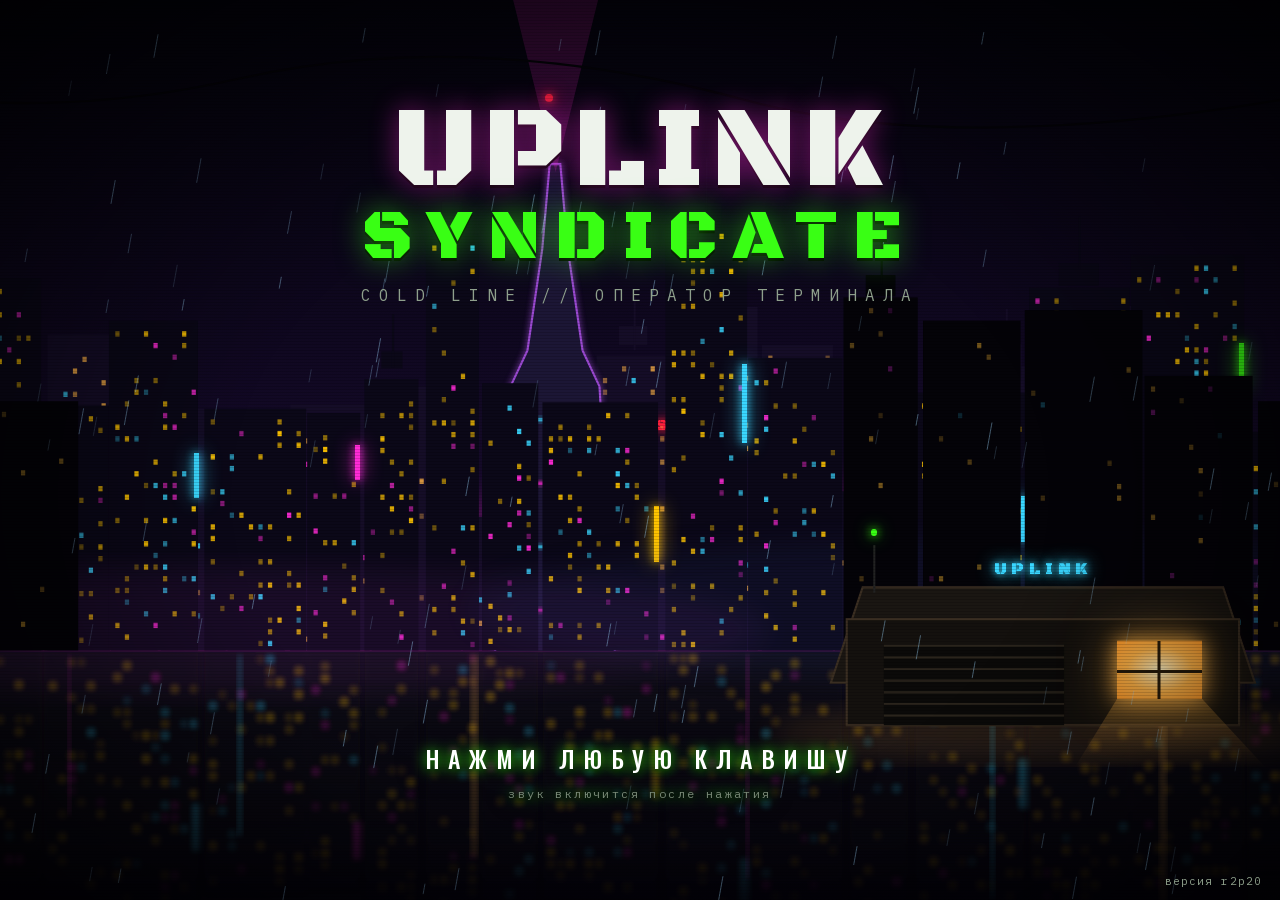
==== commit 13eb5d46: "r2p20: Trash Cleared, загрузка сохранения, подсказка про адрес (2/2)" ====
--- a/index.html
+++ b/index.html
@@ -2,8 +2,9 @@
 <html lang="ru"><head><meta charset="utf-8"><meta name="viewport" content="width=device-width,initial-scale=1,viewport-fit=cover">
 <title>UPLINK SYNDICATE</title>
 <link rel="icon" href="data:image/svg+xml,%3Csvg xmlns='http://www.w3.org/2000/svg' viewBox='0 0 32 32'%3E%3Crect width='32' height='32' rx='6' fill='%23050505'/%3E%3Cpath d='M7 20c0-7 5-10 9-10s9 3 9 10l-4 2-2-4h-6l-2 4z' fill='%2339ff14'/%3E%3Ccircle cx='16' cy='24' r='2' fill='%23ff2bd6'/%3E%3C/svg%3E">
-<link href="assets/fonts/fonts.css" rel="stylesheet">
-<link rel="stylesheet" href="ui/kit/kit.css"><link rel="stylesheet" href="ui/menu/menu.css"><link rel="stylesheet" href="ui/work/work.css"><link rel="stylesheet" href="ui/work/cstats.css"><link rel="stylesheet" href="ui/work/followup.css"><link rel="stylesheet" href="ui/kit/v2.css"><link rel="stylesheet" href="ui/menu/menu-v2.css"><link rel="stylesheet" href="ui/work/panel.css"><link rel="stylesheet" href="ui/work/gamemenu.css"><link rel="stylesheet" href="ui/map/map.css"><link rel="stylesheet" href="ui/story/story.css"><link rel="stylesheet" href="ui/boss/arena.css"><link rel="stylesheet" href="ui/base/base.css"><link rel="stylesheet" href="ui/kit/addict.css"><link rel="stylesheet" href="ui/kit/hud5.css"><link rel="stylesheet" href="ui/kit/hw.css"><link rel="stylesheet" href="ui/under/under.css"><link rel="stylesheet" href="ui/kit/k24.css">
+<link href="assets/fonts/fonts.css?v=4907422496" rel="stylesheet">
+<link rel="stylesheet" href="ui/kit/kit.css?v=5820a1f02f"><link rel="stylesheet" href="ui/menu/menu.css?v=fb154d596f"><link rel="stylesheet" href="ui/work/work.css?v=d8c3d52155"><link rel="stylesheet" href="ui/work/cstats.css?v=0a3e488402"><link rel="stylesheet" href="ui/work/followup.css?v=9523fd0bd8"><link rel="stylesheet" href="ui/kit/v2.css?v=80cf6223b1"><link rel="stylesheet" href="ui/menu/menu-v2.css?v=4106524ad1"><link rel="stylesheet" href="ui/work/panel.css?v=8ba60cce43"><link rel="stylesheet" href="ui/work/gamemenu.css?v=63664bb54e"><link rel="stylesheet" href="ui/map/map.css?v=8e0a9137a0"><link rel="stylesheet" href="ui/story/story.css?v=230c737168"><link rel="stylesheet" href="ui/boss/arena.css?v=77acac35c7"><link rel="stylesheet" href="ui/base/base.css?v=fb3240e2d0"><link rel="stylesheet" href="ui/kit/addict.css?v=d321cf2082"><link rel="stylesheet" href="ui/kit/hud5.css?v=4b5e8de893"><link rel="stylesheet" href="ui/kit/hw.css?v=ba6e5bac89"><link rel="stylesheet" href="ui/under/under.css?v=49c0270cfa"><link rel="stylesheet" href="ui/kit/k24.css?v=d97bf38a63">
+<script type="importmap">{"imports":{"./art/base.js":"./art/base.js?v=474c10007a","./art/bosses.js":"./art/bosses.js?v=6c2a884727","./art/city.js":"./art/city.js?v=a8002c732f","./art/guide.js":"./art/guide.js?v=c8cc89f3e8","./art/icons.js":"./art/icons.js?v=79c22ab837","./art/land.js":"./art/land.js?v=3b3b1fdc6c","./art/overrides.js":"./art/overrides.js?v=4dbf6ea7fb","./art/people.js":"./art/people.js?v=f6b2236fca","./art/scenes.js":"./art/scenes.js?v=953140f0e8","./art/world.js":"./art/world.js?v=cb7ed92e7a","./audio/audio.js":"./audio/audio.js?v=d53c276a31","./audio/legacy-sfx.js":"./audio/legacy-sfx.js?v=7bea6ada1d","./audio/music.js":"./audio/music.js?v=a4ab9ea77b","./core/achv.js":"./core/achv.js?v=fe19527782","./core/addict.js":"./core/addict.js?v=0685a12872","./core/allies.js":"./core/allies.js?v=f0c666b795","./core/bosslater.js":"./core/bosslater.js?v=f647954fa8","./core/buffs.js":"./core/buffs.js?v=8e52b70662","./core/calllog.js":"./core/calllog.js?v=ca1d2cfde4","./core/claim.js":"./core/claim.js?v=4e40012d18","./core/collector.js":"./core/collector.js?v=03f217c378","./core/config.js":"./core/config.js?v=676bcddb1b","./core/engine.js":"./core/engine.js?v=79f8045dc0","./core/eventbus.js":"./core/eventbus.js?v=645af078cf","./core/flow.js":"./core/flow.js?v=a9f2f609b2","./core/keys.js":"./core/keys.js?v=36402f47b9","./core/leadsource.js":"./core/leadsource.js?v=76c2d65c63","./core/mapstate.js":"./core/mapstate.js?v=ad62863731","./core/meta.js":"./core/meta.js?v=b74db44a98","./core/missions.js":"./core/missions.js?v=069230ba4c","./core/providers.js":"./core/providers.js?v=e9d956ee09","./core/save.js":"./core/save.js?v=165bad4720","./core/session.js":"./core/session.js?v=1c315258f0","./core/stats.js":"./core/stats.js?v=f20bbf20b0","./core/unlock.js":"./core/unlock.js?v=e731b0d892","./core/zlog.js":"./core/zlog.js?v=5b8c5697d5","./dialer/apps-script.js":"./dialer/apps-script.js?v=afb49a75f6","./dialer/dialer.js":"./dialer/dialer.js?v=5c45e7b429","./dialer/geo.js":"./dialer/geo.js?v=b231380149","./dialer/hangup.js":"./dialer/hangup.js?v=5829433742","./dialer/hotkeys.js":"./dialer/hotkeys.js?v=a3e83dd74c","./dialer/queue.js":"./dialer/queue.js?v=1507d4e68c","./dialer/reconcile.js":"./dialer/reconcile.js?v=8247569e7f","./dialer/sheets.js":"./dialer/sheets.js?v=956b8c4263","./dialer/statuses.js":"./dialer/statuses.js?v=87477fb606","./dialer/table.js":"./dialer/table.js?v=15702b5f41","./dialer/tempo.js":"./dialer/tempo.js?v=738ae3198e","./dialer/zoom.js":"./dialer/zoom.js?v=45a77794d2","./dialer/zoomcsv.js":"./dialer/zoomcsv.js?v=7ee630fc32","./story/beats.js":"./story/beats.js?v=2034931efa","./story/bosses.js":"./story/bosses.js?v=5ff42927f1","./story/callsign.js":"./story/callsign.js?v=d037678700","./story/guide.js":"./story/guide.js?v=847534791d","./story/items.js":"./story/items.js?v=824f3bdde0","./story/scenes.js":"./story/scenes.js?v=1af88375bd","./story/shelves.js":"./story/shelves.js?v=15366ab16b","./story/systems.js":"./story/systems.js?v=3fdf1b5374","./tests/addict.tests.js":"./tests/addict.tests.js?v=3397d1df38","./tests/arthooks.tests.js":"./tests/arthooks.tests.js?v=e37a35145d","./tests/dialer.tests.js":"./tests/dialer.tests.js?v=1d160ca792","./tests/dialer2.tests.js":"./tests/dialer2.tests.js?v=82c119d532","./tests/groups.js":"./tests/groups.js?v=f9840eeab4","./tests/legacy.tests.js":"./tests/legacy.tests.js?v=e7cf395a05","./tests/s20.tests.js":"./tests/s20.tests.js?v=dd65af24e3","./tests/s28.tests.js":"./tests/s28.tests.js?v=b14d115141","./tests/stats.tests.js":"./tests/stats.tests.js?v=1c9cafe4ab","./tests/sys19.tests.js":"./tests/sys19.tests.js?v=f82b75f8fb","./tests/ui.tests.js":"./tests/ui.tests.js?v=82f04adb12","./tests/zoom.tests.js":"./tests/zoom.tests.js?v=ce67c137f3","./ui/base/base.js":"./ui/base/base.js?v=73c317d15a","./ui/boss/arena.js":"./ui/boss/arena.js?v=04c8a72fdb","./ui/kit/ask.js":"./ui/kit/ask.js?v=7c319878c9","./ui/kit/fx.js":"./ui/kit/fx.js?v=8c07f1826b","./ui/map/map.js":"./ui/map/map.js?v=04d2196653","./ui/menu/menu.js":"./ui/menu/menu.js?v=b4b3e71c3c","./ui/story/story.js":"./ui/story/story.js?v=55ff9a8d37","./ui/under/under.js":"./ui/under/under.js?v=903f90d858","./ui/work/addict.js":"./ui/work/addict.js?v=9f893d274c","./ui/work/choice.js":"./ui/work/choice.js?v=ca78c3cc81","./ui/work/claimfx.js":"./ui/work/claimfx.js?v=e20918e7c2","./ui/work/collector.js":"./ui/work/collector.js?v=2b685be2e6","./ui/work/comms.js":"./ui/work/comms.js?v=3bafdc7a20","./ui/work/cstats.js":"./ui/work/cstats.js?v=a801163b84","./ui/work/debug.js":"./ui/work/debug.js?v=12c71b1526","./ui/work/dialfx.js":"./ui/work/dialfx.js?v=077612f184","./ui/work/dwin.js":"./ui/work/dwin.js?v=c547c0ff0b","./ui/work/fakezoom.js":"./ui/work/fakezoom.js?v=4d943273e6","./ui/work/feed.js":"./ui/work/feed.js?v=80f2748804","./ui/work/followup.js":"./ui/work/followup.js?v=29591286a5","./ui/work/gamemenu.js":"./ui/work/gamemenu.js?v=23104a5832","./ui/work/hall.js":"./ui/work/hall.js?v=7d756fb6ea","./ui/work/hh.js":"./ui/work/hh.js?v=af97745b3e","./ui/work/hints.js":"./ui/work/hints.js?v=c035a6714e","./ui/work/juice.js":"./ui/work/juice.js?v=66190a528d","./ui/work/keys.js":"./ui/work/keys.js?v=5b725c827f","./ui/work/muslib.js":"./ui/work/muslib.js?v=01f8623af1","./ui/work/nag.js":"./ui/work/nag.js?v=6e3eea0850","./ui/work/normwarn.js":"./ui/work/normwarn.js?v=59f44d6a4e","./ui/work/panel.js":"./ui/work/panel.js?v=d6b10181c3","./ui/work/proto.js":"./ui/work/proto.js?v=1a29d3aa33","./ui/work/shiftend.js":"./ui/work/shiftend.js?v=8970ece3d1","./ui/work/switchboard.js":"./ui/work/switchboard.js?v=8ee0b71ac5","./ui/work/tutor.js":"./ui/work/tutor.js?v=f29a70f806","./ui/work/warmup.js":"./ui/work/warmup.js?v=ae7206d443","./ui/work/work.js":"./ui/work/work.js?v=2b7c2a04c1"}}</script>
 </head><body><div id="ct-app"></div>
 <script type="module">import {boot} from './ui/menu/menu.js';window.ct=boot();</script>
 </body></html>
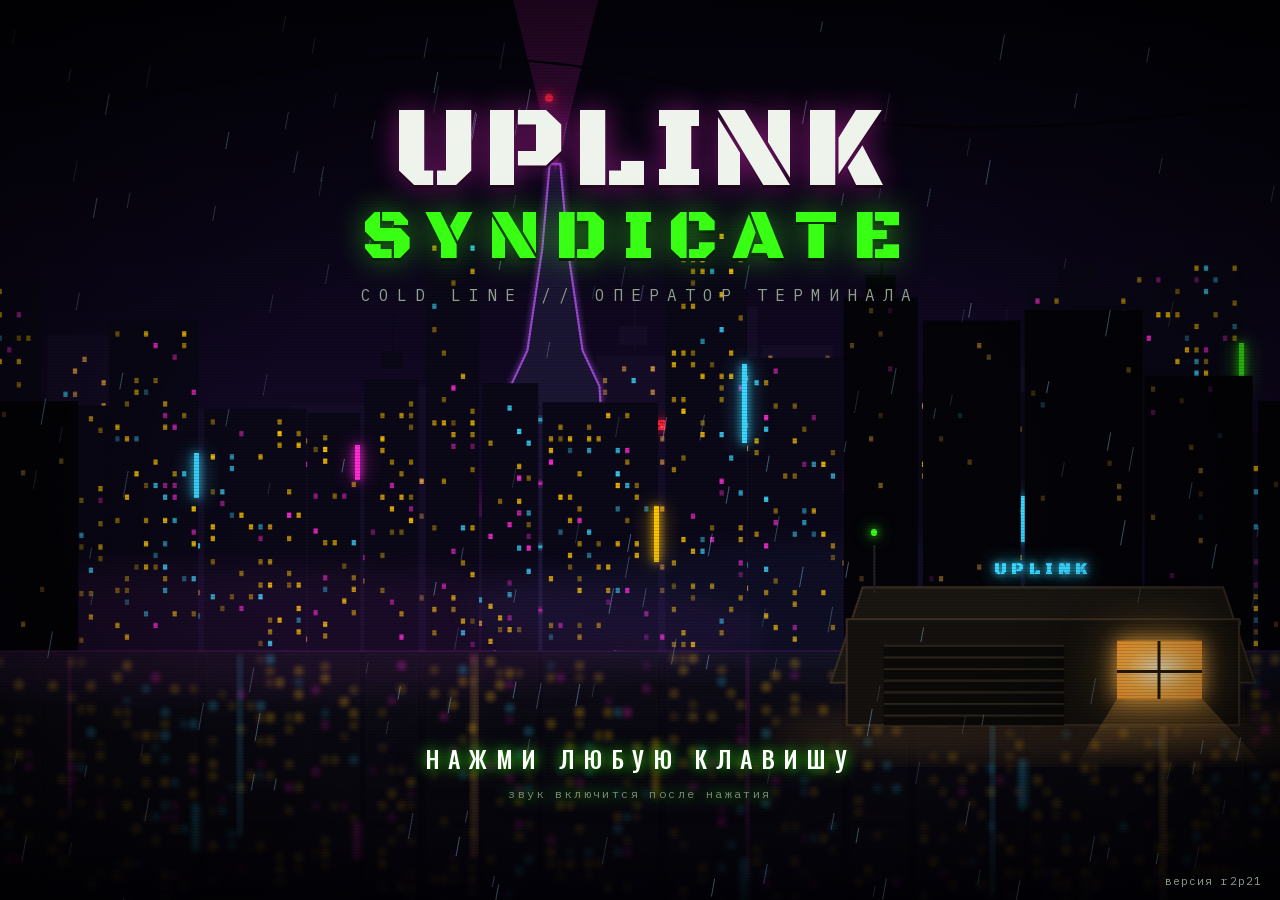
==== commit b460fb8c: "r2p21: тихое время, чистка и ручные статусы (6/6)" ====
--- a/index.html
+++ b/index.html
@@ -3,8 +3,8 @@
 <title>UPLINK SYNDICATE</title>
 <link rel="icon" href="data:image/svg+xml,%3Csvg xmlns='http://www.w3.org/2000/svg' viewBox='0 0 32 32'%3E%3Crect width='32' height='32' rx='6' fill='%23050505'/%3E%3Cpath d='M7 20c0-7 5-10 9-10s9 3 9 10l-4 2-2-4h-6l-2 4z' fill='%2339ff14'/%3E%3Ccircle cx='16' cy='24' r='2' fill='%23ff2bd6'/%3E%3C/svg%3E">
 <link href="assets/fonts/fonts.css?v=4907422496" rel="stylesheet">
-<link rel="stylesheet" href="ui/kit/kit.css?v=5820a1f02f"><link rel="stylesheet" href="ui/menu/menu.css?v=fb154d596f"><link rel="stylesheet" href="ui/work/work.css?v=d8c3d52155"><link rel="stylesheet" href="ui/work/cstats.css?v=0a3e488402"><link rel="stylesheet" href="ui/work/followup.css?v=9523fd0bd8"><link rel="stylesheet" href="ui/kit/v2.css?v=80cf6223b1"><link rel="stylesheet" href="ui/menu/menu-v2.css?v=4106524ad1"><link rel="stylesheet" href="ui/work/panel.css?v=8ba60cce43"><link rel="stylesheet" href="ui/work/gamemenu.css?v=63664bb54e"><link rel="stylesheet" href="ui/map/map.css?v=8e0a9137a0"><link rel="stylesheet" href="ui/story/story.css?v=230c737168"><link rel="stylesheet" href="ui/boss/arena.css?v=77acac35c7"><link rel="stylesheet" href="ui/base/base.css?v=fb3240e2d0"><link rel="stylesheet" href="ui/kit/addict.css?v=d321cf2082"><link rel="stylesheet" href="ui/kit/hud5.css?v=4b5e8de893"><link rel="stylesheet" href="ui/kit/hw.css?v=ba6e5bac89"><link rel="stylesheet" href="ui/under/under.css?v=49c0270cfa"><link rel="stylesheet" href="ui/kit/k24.css?v=d97bf38a63">
-<script type="importmap">{"imports":{"./art/base.js":"./art/base.js?v=474c10007a","./art/bosses.js":"./art/bosses.js?v=6c2a884727","./art/city.js":"./art/city.js?v=a8002c732f","./art/guide.js":"./art/guide.js?v=c8cc89f3e8","./art/icons.js":"./art/icons.js?v=79c22ab837","./art/land.js":"./art/land.js?v=3b3b1fdc6c","./art/overrides.js":"./art/overrides.js?v=4dbf6ea7fb","./art/people.js":"./art/people.js?v=f6b2236fca","./art/scenes.js":"./art/scenes.js?v=953140f0e8","./art/world.js":"./art/world.js?v=cb7ed92e7a","./audio/audio.js":"./audio/audio.js?v=d53c276a31","./audio/legacy-sfx.js":"./audio/legacy-sfx.js?v=7bea6ada1d","./audio/music.js":"./audio/music.js?v=a4ab9ea77b","./core/achv.js":"./core/achv.js?v=fe19527782","./core/addict.js":"./core/addict.js?v=0685a12872","./core/allies.js":"./core/allies.js?v=f0c666b795","./core/bosslater.js":"./core/bosslater.js?v=f647954fa8","./core/buffs.js":"./core/buffs.js?v=8e52b70662","./core/calllog.js":"./core/calllog.js?v=ca1d2cfde4","./core/claim.js":"./core/claim.js?v=4e40012d18","./core/collector.js":"./core/collector.js?v=03f217c378","./core/config.js":"./core/config.js?v=676bcddb1b","./core/engine.js":"./core/engine.js?v=79f8045dc0","./core/eventbus.js":"./core/eventbus.js?v=645af078cf","./core/flow.js":"./core/flow.js?v=a9f2f609b2","./core/keys.js":"./core/keys.js?v=36402f47b9","./core/leadsource.js":"./core/leadsource.js?v=76c2d65c63","./core/mapstate.js":"./core/mapstate.js?v=ad62863731","./core/meta.js":"./core/meta.js?v=b74db44a98","./core/missions.js":"./core/missions.js?v=069230ba4c","./core/providers.js":"./core/providers.js?v=e9d956ee09","./core/save.js":"./core/save.js?v=165bad4720","./core/session.js":"./core/session.js?v=1c315258f0","./core/stats.js":"./core/stats.js?v=f20bbf20b0","./core/unlock.js":"./core/unlock.js?v=e731b0d892","./core/zlog.js":"./core/zlog.js?v=5b8c5697d5","./dialer/apps-script.js":"./dialer/apps-script.js?v=afb49a75f6","./dialer/dialer.js":"./dialer/dialer.js?v=5c45e7b429","./dialer/geo.js":"./dialer/geo.js?v=b231380149","./dialer/hangup.js":"./dialer/hangup.js?v=5829433742","./dialer/hotkeys.js":"./dialer/hotkeys.js?v=a3e83dd74c","./dialer/queue.js":"./dialer/queue.js?v=1507d4e68c","./dialer/reconcile.js":"./dialer/reconcile.js?v=8247569e7f","./dialer/sheets.js":"./dialer/sheets.js?v=956b8c4263","./dialer/statuses.js":"./dialer/statuses.js?v=87477fb606","./dialer/table.js":"./dialer/table.js?v=15702b5f41","./dialer/tempo.js":"./dialer/tempo.js?v=738ae3198e","./dialer/zoom.js":"./dialer/zoom.js?v=45a77794d2","./dialer/zoomcsv.js":"./dialer/zoomcsv.js?v=7ee630fc32","./story/beats.js":"./story/beats.js?v=2034931efa","./story/bosses.js":"./story/bosses.js?v=5ff42927f1","./story/callsign.js":"./story/callsign.js?v=d037678700","./story/guide.js":"./story/guide.js?v=847534791d","./story/items.js":"./story/items.js?v=824f3bdde0","./story/scenes.js":"./story/scenes.js?v=1af88375bd","./story/shelves.js":"./story/shelves.js?v=15366ab16b","./story/systems.js":"./story/systems.js?v=3fdf1b5374","./tests/addict.tests.js":"./tests/addict.tests.js?v=3397d1df38","./tests/arthooks.tests.js":"./tests/arthooks.tests.js?v=e37a35145d","./tests/dialer.tests.js":"./tests/dialer.tests.js?v=1d160ca792","./tests/dialer2.tests.js":"./tests/dialer2.tests.js?v=82c119d532","./tests/groups.js":"./tests/groups.js?v=f9840eeab4","./tests/legacy.tests.js":"./tests/legacy.tests.js?v=e7cf395a05","./tests/s20.tests.js":"./tests/s20.tests.js?v=dd65af24e3","./tests/s28.tests.js":"./tests/s28.tests.js?v=b14d115141","./tests/stats.tests.js":"./tests/stats.tests.js?v=1c9cafe4ab","./tests/sys19.tests.js":"./tests/sys19.tests.js?v=f82b75f8fb","./tests/ui.tests.js":"./tests/ui.tests.js?v=82f04adb12","./tests/zoom.tests.js":"./tests/zoom.tests.js?v=ce67c137f3","./ui/base/base.js":"./ui/base/base.js?v=73c317d15a","./ui/boss/arena.js":"./ui/boss/arena.js?v=04c8a72fdb","./ui/kit/ask.js":"./ui/kit/ask.js?v=7c319878c9","./ui/kit/fx.js":"./ui/kit/fx.js?v=8c07f1826b","./ui/map/map.js":"./ui/map/map.js?v=04d2196653","./ui/menu/menu.js":"./ui/menu/menu.js?v=b4b3e71c3c","./ui/story/story.js":"./ui/story/story.js?v=55ff9a8d37","./ui/under/under.js":"./ui/under/under.js?v=903f90d858","./ui/work/addict.js":"./ui/work/addict.js?v=9f893d274c","./ui/work/choice.js":"./ui/work/choice.js?v=ca78c3cc81","./ui/work/claimfx.js":"./ui/work/claimfx.js?v=e20918e7c2","./ui/work/collector.js":"./ui/work/collector.js?v=2b685be2e6","./ui/work/comms.js":"./ui/work/comms.js?v=3bafdc7a20","./ui/work/cstats.js":"./ui/work/cstats.js?v=a801163b84","./ui/work/debug.js":"./ui/work/debug.js?v=12c71b1526","./ui/work/dialfx.js":"./ui/work/dialfx.js?v=077612f184","./ui/work/dwin.js":"./ui/work/dwin.js?v=c547c0ff0b","./ui/work/fakezoom.js":"./ui/work/fakezoom.js?v=4d943273e6","./ui/work/feed.js":"./ui/work/feed.js?v=80f2748804","./ui/work/followup.js":"./ui/work/followup.js?v=29591286a5","./ui/work/gamemenu.js":"./ui/work/gamemenu.js?v=23104a5832","./ui/work/hall.js":"./ui/work/hall.js?v=7d756fb6ea","./ui/work/hh.js":"./ui/work/hh.js?v=af97745b3e","./ui/work/hints.js":"./ui/work/hints.js?v=c035a6714e","./ui/work/juice.js":"./ui/work/juice.js?v=66190a528d","./ui/work/keys.js":"./ui/work/keys.js?v=5b725c827f","./ui/work/muslib.js":"./ui/work/muslib.js?v=01f8623af1","./ui/work/nag.js":"./ui/work/nag.js?v=6e3eea0850","./ui/work/normwarn.js":"./ui/work/normwarn.js?v=59f44d6a4e","./ui/work/panel.js":"./ui/work/panel.js?v=d6b10181c3","./ui/work/proto.js":"./ui/work/proto.js?v=1a29d3aa33","./ui/work/shiftend.js":"./ui/work/shiftend.js?v=8970ece3d1","./ui/work/switchboard.js":"./ui/work/switchboard.js?v=8ee0b71ac5","./ui/work/tutor.js":"./ui/work/tutor.js?v=f29a70f806","./ui/work/warmup.js":"./ui/work/warmup.js?v=ae7206d443","./ui/work/work.js":"./ui/work/work.js?v=2b7c2a04c1"}}</script>
+<link rel="stylesheet" href="ui/kit/kit.css?v=5820a1f02f"><link rel="stylesheet" href="ui/menu/menu.css?v=fb154d596f"><link rel="stylesheet" href="ui/work/work.css?v=3cb9b8b65b"><link rel="stylesheet" href="ui/work/cstats.css?v=0a3e488402"><link rel="stylesheet" href="ui/work/followup.css?v=9523fd0bd8"><link rel="stylesheet" href="ui/kit/v2.css?v=80cf6223b1"><link rel="stylesheet" href="ui/menu/menu-v2.css?v=4106524ad1"><link rel="stylesheet" href="ui/work/panel.css?v=8ba60cce43"><link rel="stylesheet" href="ui/work/gamemenu.css?v=63664bb54e"><link rel="stylesheet" href="ui/map/map.css?v=8e0a9137a0"><link rel="stylesheet" href="ui/story/story.css?v=230c737168"><link rel="stylesheet" href="ui/boss/arena.css?v=77acac35c7"><link rel="stylesheet" href="ui/base/base.css?v=fb3240e2d0"><link rel="stylesheet" href="ui/kit/addict.css?v=d321cf2082"><link rel="stylesheet" href="ui/kit/hud5.css?v=4b5e8de893"><link rel="stylesheet" href="ui/kit/hw.css?v=6a5313af87"><link rel="stylesheet" href="ui/under/under.css?v=49c0270cfa"><link rel="stylesheet" href="ui/kit/k24.css?v=d97bf38a63">
+<script type="importmap">{"imports":{"./art/base.js":"./art/base.js?v=474c10007a","./art/bosses.js":"./art/bosses.js?v=6c2a884727","./art/city.js":"./art/city.js?v=a8002c732f","./art/guide.js":"./art/guide.js?v=c8cc89f3e8","./art/icons.js":"./art/icons.js?v=79c22ab837","./art/land.js":"./art/land.js?v=3b3b1fdc6c","./art/overrides.js":"./art/overrides.js?v=4dbf6ea7fb","./art/people.js":"./art/people.js?v=f6b2236fca","./art/scenes.js":"./art/scenes.js?v=953140f0e8","./art/world.js":"./art/world.js?v=cb7ed92e7a","./audio/audio.js":"./audio/audio.js?v=d53c276a31","./audio/legacy-sfx.js":"./audio/legacy-sfx.js?v=7bea6ada1d","./audio/music.js":"./audio/music.js?v=a4ab9ea77b","./core/achv.js":"./core/achv.js?v=fe19527782","./core/addict.js":"./core/addict.js?v=f3e941da36","./core/allies.js":"./core/allies.js?v=f0c666b795","./core/bosslater.js":"./core/bosslater.js?v=f647954fa8","./core/buffs.js":"./core/buffs.js?v=8e52b70662","./core/calllog.js":"./core/calllog.js?v=ca1d2cfde4","./core/claim.js":"./core/claim.js?v=4e40012d18","./core/collector.js":"./core/collector.js?v=03f217c378","./core/config.js":"./core/config.js?v=f0b5bcaedc","./core/engine.js":"./core/engine.js?v=79f8045dc0","./core/eventbus.js":"./core/eventbus.js?v=645af078cf","./core/flow.js":"./core/flow.js?v=5086e4f106","./core/keys.js":"./core/keys.js?v=36402f47b9","./core/leadsource.js":"./core/leadsource.js?v=76c2d65c63","./core/mapstate.js":"./core/mapstate.js?v=ad62863731","./core/meta.js":"./core/meta.js?v=b74db44a98","./core/missions.js":"./core/missions.js?v=069230ba4c","./core/providers.js":"./core/providers.js?v=e9d956ee09","./core/save.js":"./core/save.js?v=165bad4720","./core/session.js":"./core/session.js?v=0a46de9769","./core/stats.js":"./core/stats.js?v=f20bbf20b0","./core/unlock.js":"./core/unlock.js?v=e731b0d892","./core/zlog.js":"./core/zlog.js?v=5b8c5697d5","./dialer/apps-script.js":"./dialer/apps-script.js?v=afb49a75f6","./dialer/dialer.js":"./dialer/dialer.js?v=5c45e7b429","./dialer/geo.js":"./dialer/geo.js?v=b231380149","./dialer/hangup.js":"./dialer/hangup.js?v=5829433742","./dialer/hotkeys.js":"./dialer/hotkeys.js?v=a3e83dd74c","./dialer/queue.js":"./dialer/queue.js?v=1507d4e68c","./dialer/reconcile.js":"./dialer/reconcile.js?v=8247569e7f","./dialer/sheets.js":"./dialer/sheets.js?v=956b8c4263","./dialer/statuses.js":"./dialer/statuses.js?v=87477fb606","./dialer/table.js":"./dialer/table.js?v=15702b5f41","./dialer/tempo.js":"./dialer/tempo.js?v=738ae3198e","./dialer/zoom.js":"./dialer/zoom.js?v=45a77794d2","./dialer/zoomcsv.js":"./dialer/zoomcsv.js?v=7ee630fc32","./story/beats.js":"./story/beats.js?v=2034931efa","./story/bosses.js":"./story/bosses.js?v=5ff42927f1","./story/callsign.js":"./story/callsign.js?v=d037678700","./story/guide.js":"./story/guide.js?v=847534791d","./story/items.js":"./story/items.js?v=824f3bdde0","./story/scenes.js":"./story/scenes.js?v=1af88375bd","./story/shelves.js":"./story/shelves.js?v=15366ab16b","./story/systems.js":"./story/systems.js?v=3fdf1b5374","./tests/addict.tests.js":"./tests/addict.tests.js?v=bcc6954a48","./tests/arthooks.tests.js":"./tests/arthooks.tests.js?v=e37a35145d","./tests/dialer.tests.js":"./tests/dialer.tests.js?v=1d160ca792","./tests/dialer2.tests.js":"./tests/dialer2.tests.js?v=82c119d532","./tests/groups.js":"./tests/groups.js?v=b200d00896","./tests/legacy.tests.js":"./tests/legacy.tests.js?v=e7cf395a05","./tests/s20.tests.js":"./tests/s20.tests.js?v=dd65af24e3","./tests/s28.tests.js":"./tests/s28.tests.js?v=b14d115141","./tests/s30.tests.js":"./tests/s30.tests.js?v=9a8a7c773c","./tests/stats.tests.js":"./tests/stats.tests.js?v=1c9cafe4ab","./tests/sys19.tests.js":"./tests/sys19.tests.js?v=f82b75f8fb","./tests/ui.tests.js":"./tests/ui.tests.js?v=82f04adb12","./tests/zoom.tests.js":"./tests/zoom.tests.js?v=ce67c137f3","./ui/base/base.js":"./ui/base/base.js?v=73c317d15a","./ui/boss/arena.js":"./ui/boss/arena.js?v=04c8a72fdb","./ui/kit/ask.js":"./ui/kit/ask.js?v=7c319878c9","./ui/kit/fx.js":"./ui/kit/fx.js?v=8c07f1826b","./ui/map/map.js":"./ui/map/map.js?v=04d2196653","./ui/menu/menu.js":"./ui/menu/menu.js?v=b4b3e71c3c","./ui/story/story.js":"./ui/story/story.js?v=55ff9a8d37","./ui/under/under.js":"./ui/under/under.js?v=903f90d858","./ui/work/addict.js":"./ui/work/addict.js?v=7b5d394c7b","./ui/work/choice.js":"./ui/work/choice.js?v=ca78c3cc81","./ui/work/claimfx.js":"./ui/work/claimfx.js?v=e20918e7c2","./ui/work/collector.js":"./ui/work/collector.js?v=2b685be2e6","./ui/work/comms.js":"./ui/work/comms.js?v=3bafdc7a20","./ui/work/cstats.js":"./ui/work/cstats.js?v=a801163b84","./ui/work/debug.js":"./ui/work/debug.js?v=12c71b1526","./ui/work/dialfx.js":"./ui/work/dialfx.js?v=077612f184","./ui/work/dwin.js":"./ui/work/dwin.js?v=c547c0ff0b","./ui/work/fakezoom.js":"./ui/work/fakezoom.js?v=4d943273e6","./ui/work/feed.js":"./ui/work/feed.js?v=80f2748804","./ui/work/followup.js":"./ui/work/followup.js?v=29591286a5","./ui/work/gamemenu.js":"./ui/work/gamemenu.js?v=23104a5832","./ui/work/hall.js":"./ui/work/hall.js?v=7d756fb6ea","./ui/work/hh.js":"./ui/work/hh.js?v=af97745b3e","./ui/work/hints.js":"./ui/work/hints.js?v=c035a6714e","./ui/work/juice.js":"./ui/work/juice.js?v=66190a528d","./ui/work/keys.js":"./ui/work/keys.js?v=5b725c827f","./ui/work/manualwin.js":"./ui/work/manualwin.js?v=c85b657548","./ui/work/muslib.js":"./ui/work/muslib.js?v=01f8623af1","./ui/work/nag.js":"./ui/work/nag.js?v=6e3eea0850","./ui/work/normwarn.js":"./ui/work/normwarn.js?v=61ccb95d19","./ui/work/panel.js":"./ui/work/panel.js?v=d6b10181c3","./ui/work/proto.js":"./ui/work/proto.js?v=1a29d3aa33","./ui/work/shiftend.js":"./ui/work/shiftend.js?v=8970ece3d1","./ui/work/switchboard.js":"./ui/work/switchboard.js?v=8ee0b71ac5","./ui/work/tutor.js":"./ui/work/tutor.js?v=f29a70f806","./ui/work/warmup.js":"./ui/work/warmup.js?v=ae7206d443","./ui/work/work.js":"./ui/work/work.js?v=38eded73e1"}}</script>
 </head><body><div id="ct-app"></div>
 <script type="module">import {boot} from './ui/menu/menu.js';window.ct=boot();</script>
 </body></html>
--- a/ui/work/work.css
+++ b/ui/work/work.css
@@ -1,503 +1 @@
-/* РАБОЧИЙ ЭКРАН (R1 ч.4–6). Весь экран = 100dvh. С ч.6 нижней панели нет: Z, P, X — ряд под сеткой статусов, «Закончить смену» — в верхней полосе. Ширины: ≥1180 полная, 760–1179 средняя, <760 компакт. */
-.wk{position:fixed;inset:0;display:grid;grid-template-rows:auto auto 1fr;background:
- radial-gradient(1200px 500px at 70% -10%,rgba(255,43,214,.10),transparent 60%),radial-gradient(900px 500px at 0% 110%,rgba(57,255,20,.08),transparent 60%),
- linear-gradient(180deg,#07090a,#050505);color:var(--ct-ink);font-family:var(--ct-text);overflow:hidden}
-.wk::after{content:"";position:fixed;inset:0;pointer-events:none;background:repeating-linear-gradient(0deg,rgba(255,255,255,.018) 0 1px,transparent 1px 3px);mix-blend-mode:overlay}
-.wk.fx-off::after{display:none}
-.wk button{cursor:pointer}
-.wk kbd{font:500 11px var(--ct-mono);padding:2px 5px;border-radius:3px;background:#0b0f0b;box-shadow:inset 0 0 0 1px #3a4637;color:#a9b8a6;margin-left:6px}
-/* --- верхняя полоса */
-.wk-top{display:flex;align-items:center;gap:10px;padding:8px 14px;background:linear-gradient(180deg,#101510,#0a0d0a);box-shadow:inset 0 -1px 0 #243024,0 6px 18px rgba(0,0,0,.5);z-index:3;min-width:0}
-.wk-brand{font:400 15px var(--ct-stencil);letter-spacing:.12em;color:var(--ct-green);text-shadow:0 0 10px rgba(57,255,20,.5);white-space:nowrap}
-.wk-brand b{color:var(--ct-mag);text-shadow:0 0 10px rgba(255,43,214,.5);font-weight:400}
-.wk-tb{display:inline-flex;align-items:center;gap:6px;border:0;padding:8px 12px;font:500 14px var(--ct-text);color:#d8e6d4;background:linear-gradient(180deg,#232a22,#121711);
- clip-path:polygon(8px 0,100% 0,100% calc(100% - 8px),calc(100% - 8px) 100%,0 100%,0 8px);box-shadow:inset 0 1px 0 rgba(255,255,255,.12),inset 0 0 0 1px #34402f;white-space:nowrap}
-.wk-tb:hover{filter:brightness(1.3)}.wk-tb:active{transform:translateY(2px)}
-.wk-tb.icon{padding:8px 11px;font-size:17px;line-height:1}
-.wk-sp{flex:1;min-width:0}
-.wk-leds{display:flex;gap:12px;align-items:center;font:500 12px var(--ct-mono);color:#93a291;white-space:nowrap;overflow:hidden}
-.wk-led{display:inline-flex;align-items:center;gap:6px}.wk-led i{width:8px;height:8px;border-radius:50%;background:#2a332a;box-shadow:0 0 0 1px #000}
-.wk-led.ok i{background:var(--ct-green);box-shadow:0 0 8px var(--ct-green)}.wk-led.warn i{background:var(--ct-amber);box-shadow:0 0 8px var(--ct-amber)}.wk-led.bad i{background:var(--ct-red);box-shadow:0 0 8px var(--ct-red)}
-.wk-tempo{font:500 13px var(--ct-mono);color:var(--ct-green);white-space:nowrap}.wk-tempo.hot{color:#ff7a1a;text-shadow:0 0 8px rgba(255,120,30,.6)}.wk-tempo.low{color:var(--ct-amber)}
-/* --- HUD: серия, Overdrive, XP/$, район, счёт дня */
-.wk-hud{position:relative;display:grid;grid-template-columns:auto 1fr auto auto;gap:14px;align-items:center;padding:8px 14px;background:linear-gradient(180deg,#0b0f0b,#080a08);box-shadow:inset 0 -1px 0 #1d261d;z-index:2}
-.wk-streak{display:flex;align-items:center;gap:10px;min-width:0}
-.wk-ring{position:relative;width:46px;height:46px;flex:none}.wk-ring svg{width:46px;height:46px;transform:rotate(-90deg)}
-.wk-ring circle{fill:none;stroke-width:5}.wk-ring .bg{stroke:#182018}.wk-ring .fg{stroke:var(--ct-green);stroke-linecap:round;transition:stroke-dashoffset .25s linear,stroke .2s;filter:drop-shadow(0 0 4px rgba(57,255,20,.6))}
-.wk-ring b{position:absolute;inset:0;display:grid;place-items:center;font:500 12px var(--ct-mono);color:#cfe8c9}
-.wk-streak.hurry .fg{stroke:var(--ct-red);filter:drop-shadow(0 0 6px var(--ct-red))}.wk-streak.hurry .wk-ring{animation:wkPulse .5s infinite alternate}
-.wk-streak.online .fg{stroke:var(--ct-cyan);filter:drop-shadow(0 0 5px var(--ct-cyan))}.wk-streak.lost .fg,.wk-streak.idle .fg{stroke:#3a453a;filter:none}
-@keyframes wkPulse{to{transform:scale(1.08)}}
-.wk-sk{line-height:1.05;min-width:0}.wk-sk .n{font:400 20px var(--ct-display);letter-spacing:.06em;white-space:nowrap}.wk-sk .n em{font-style:normal;color:var(--ct-green);margin-left:6px;text-shadow:0 0 10px rgba(57,255,20,.6)}
-.wk-sk .s{font:500 11px var(--ct-mono);color:#8b968a;white-space:nowrap}
-.wk-res{display:flex;gap:14px;font:500 15px var(--ct-mono);white-space:nowrap}.wk-res .x{color:var(--ct-green)}.wk-res .m{color:var(--ct-amber)}.wk-res .debt{color:var(--ct-red);font-size:12px}
-.wk-dist{min-width:150px}.wk-dist .lbl{font:400 12px var(--ct-display);letter-spacing:.08em;color:#cfd9cd;white-space:nowrap;overflow:hidden;text-overflow:ellipsis}
-.wk-dist .bar{height:6px;background:#141a14;margin-top:5px;box-shadow:inset 0 0 0 1px #000}.wk-dist .bar i{display:block;height:100%;background:linear-gradient(90deg,var(--ct-green),#b6ff8a);box-shadow:0 0 8px rgba(57,255,20,.5);transition:width .5s var(--ct-ease)}
-.wk-dist .day{font:500 11px var(--ct-mono);color:#8b968a;margin-top:4px;white-space:nowrap}
-/* --- плашки */
-.wk-banner{grid-column:1/-1;display:none;align-items:center;gap:10px;padding:8px 14px;font:500 14px var(--ct-text)}
-.wk-banner.on{display:flex}.wk-banner.pause{background:linear-gradient(90deg,#3a2a05,#1d1503);color:var(--ct-amber);box-shadow:inset 0 0 0 1px #6b4f0a}
-.wk-banner.app{background:linear-gradient(90deg,#3a2f05,#1b1603);color:#ffe27a;box-shadow:inset 0 0 0 1px #7a6410}
-.wk-banner b{font:500 16px var(--ct-mono)}.wk-banner button{margin-left:auto}
-/* --- основная область */
-.wk-main{display:grid;grid-template-columns:minmax(380px,1.15fr) minmax(320px,1fr) var(--padw,0px);gap:14px;padding:12px 14px;min-height:0;overflow:hidden}
-.wk-col{min-height:0;overflow:auto;scrollbar-width:thin;scrollbar-color:#2c372b transparent}
-.wk-card{padding:18px 20px 16px}
-.wk-card2{margin-top:10px;padding:12px 20px 14px}.wk-card2 .wk-lbl:first-child{margin-top:0}
-.wk-biz{font:400 clamp(22px,2.3vw,32px)/1.08 var(--ct-display);letter-spacing:.02em;margin:0 0 8px;color:#f1f7ef;overflow-wrap:anywhere}
-.wk-meta{display:flex;flex-wrap:wrap;gap:6px;align-items:center;margin-bottom:12px}
-.wk-chip{display:inline-flex;align-items:center;gap:5px;padding:3px 9px;font:500 13px var(--ct-text);color:#c6d4c3;background:#121812;box-shadow:inset 0 0 0 1px #2c3a2b;border-radius:2px}
-.wk-chip.time{color:var(--ct-amber);box-shadow:inset 0 0 0 1px #5d4708}.wk-chip.time.off{color:#ff8a8a;box-shadow:inset 0 0 0 1px #5d1a1a}
-.wk-chip.res{color:#111;font-weight:700}
-.wk-phone{display:flex;align-items:center;gap:12px;flex-wrap:wrap;margin:6px 0 10px}
-.wk-num{font:500 clamp(26px,3vw,40px) var(--ct-mono);letter-spacing:.02em;color:#fff;text-shadow:0 0 18px rgba(57,255,20,.25);user-select:all}
-.wk-dial{position:relative;display:inline-flex;align-items:center;gap:10px;border:0;padding:12px 22px;font:400 18px var(--ct-display);letter-spacing:.1em;color:#eaffdf;
- background:linear-gradient(180deg,#46a51f,#1f5a0e 60%,#0f3a07);clip-path:polygon(10px 0,100% 0,100% calc(100% - 10px),calc(100% - 10px) 100%,0 100%,0 10px);
- box-shadow:inset 0 1px 0 rgba(255,255,255,.3),inset 0 -4px 0 #082a04;text-shadow:0 0 10px rgba(57,255,20,.7)}
-.wk-dial:active{transform:translateY(3px)}.wk-dial.on{background:linear-gradient(180deg,#1b6f8a,#0c3a4a);text-shadow:0 0 10px var(--ct-cyan)}
-.wk-dial .osc{width:54px;height:22px}.wk-dial .osc path{fill:none;stroke:#c9ffb8;stroke-width:2}
-.wk-hang{width:52px;height:52px;border-radius:50%;border:0;flex:none;display:grid;place-items:center;
- background:radial-gradient(circle at 35% 30%,#7a7a7a,#3a3a3a 60%,#1a1a1a);box-shadow:0 4px 0 #0a0a0a,inset 0 2px 3px rgba(255,255,255,.25);transition:.15s}
-.wk-hang svg{width:24px;height:24px;fill:#ddd}.wk-hang.live{background:radial-gradient(circle at 35% 30%,#ff6b6b,#d0102a 55%,#6a0010);box-shadow:0 4px 0 #3a0008,0 0 18px rgba(255,31,61,.7),inset 0 2px 3px rgba(255,255,255,.35)}
-.wk-hang:active{transform:translateY(3px);box-shadow:0 1px 0 #0a0a0a}
-.wk-links{display:flex;gap:14px;flex-wrap:wrap;margin-bottom:8px}.wk-links a{color:var(--ct-cyan);text-decoration:none;font:500 14px var(--ct-text)}.wk-links a:hover{text-decoration:underline}
-.wk-ver{font:13px var(--ct-text);color:#9fb09c;margin-bottom:10px}
-.wk-prep{margin:10px 0;padding:10px 12px;background:linear-gradient(160deg,rgba(255,196,0,.10),rgba(255,196,0,.03));box-shadow:inset 3px 0 0 var(--ct-amber),inset 0 0 0 1px rgba(255,196,0,.25);
- font:500 16px/1.4 var(--ct-text);color:#fff1c2;white-space:pre-wrap;max-height:9em;overflow:auto}
-.wk-prep h4,.wk-lbl{margin:0 0 4px;font:500 11px var(--ct-mono);letter-spacing:.12em;color:#8b968a;text-transform:uppercase}
-.wk-prep h4{color:var(--ct-amber)}
-.wk-notes{width:100%;min-height:76px;resize:vertical;padding:10px 12px;font:15px/1.4 var(--ct-text);color:#e8efe6;background:#070907;border:0;box-shadow:inset 0 0 0 1px #2a3328;outline:0}
-.wk-notes:focus,.wk-in:focus{box-shadow:inset 0 0 0 1px var(--ct-green),0 0 0 1px rgba(57,255,20,.2)}
-.wk-in{width:100%;padding:8px 10px;font:14px var(--ct-text);color:#e8efe6;background:#070907;border:0;box-shadow:inset 0 0 0 1px #2a3328;outline:0}
-.wk-row2{display:grid;grid-template-columns:1fr;gap:8px;margin-top:10px}
-.wk-next{margin-top:10px;font:500 12px var(--ct-mono);color:#6f7d6d;white-space:nowrap;overflow:hidden;text-overflow:ellipsis}
-/* --- статусы */
-.wk-stat{padding:14px 14px 10px}
-.wk-grid{display:grid;grid-template-columns:1fr 1fr;gap:8px}
-.wk-st{--c:#888;position:relative;display:flex;align-items:center;gap:9px;min-height:46px;border:0;padding:8px 10px;text-align:left;font:500 15px/1.15 var(--ct-text);color:#f2f5f1;
- background:linear-gradient(180deg,color-mix(in srgb,var(--c) 30%,#141814),color-mix(in srgb,var(--c) 12%,#0a0c0a));
- box-shadow:inset 0 0 0 1px color-mix(in srgb,var(--c) 55%,#000),inset 0 1px 0 rgba(255,255,255,.12),inset 0 -3px 0 rgba(0,0,0,.5);
- clip-path:polygon(8px 0,100% 0,100% calc(100% - 8px),calc(100% - 8px) 100%,0 100%,0 8px);transition:transform .1s,filter .15s}
-.wk-st:hover{filter:brightness(1.25)}.wk-st:active{transform:translateY(2px) scale(.99)}
-.wk-st .k{flex:none;min-width:22px;height:22px;display:grid;place-items:center;font:500 12px var(--ct-mono);background:rgba(0,0,0,.45);box-shadow:inset 0 0 0 1px rgba(255,255,255,.15);border-radius:3px}
-.wk-st.cur{box-shadow:inset 0 0 0 2px #fff,0 0 14px color-mix(in srgb,var(--c) 70%,transparent)}
-.wk-st.sug{animation:wkSug 1s infinite alternate}@keyframes wkSug{to{box-shadow:inset 0 0 0 2px var(--ct-cyan),0 0 16px rgba(58,215,255,.7)}}
-.wk-st.win{--glow:1}.wk-st.skip{--c:#5b6470}
-.wk-st.small{min-height:38px;font-size:13.5px}
-/* --- шпаргалка */
-.wk-pad{display:flex;flex-direction:column;min-height:0;padding:12px}
-.wk-pad textarea{flex:1;min-height:220px;width:100%;resize:none;padding:10px;font:15px/1.5 var(--ct-text);color:#e9e2c9;background:#0a0906;border:0;box-shadow:inset 0 0 0 1px #3a3220;outline:0}
-.wk-pad.hidden{display:none}
-/* --- «Ещё статусы»: раскрываются под основными, в той же колонке (ч.6) */
-.wk-st.more-b .chev{margin-left:auto;width:8px;height:8px;border-right:2px solid #c9d3c6;border-bottom:2px solid #c9d3c6;transform:rotate(45deg) translate(-2px,-2px);transition:transform .25s var(--ct-ease)}
-.wk-st.more-b.on .chev{transform:rotate(225deg) translate(-2px,-2px)}.wk-st.more-b.on{filter:brightness(1.2)}
-.wk-more{display:none;margin-top:12px}.wk-more.open{display:block;animation:wkMore .28s var(--ct-ease)}@keyframes wkMore{from{opacity:0;transform:translateY(-6px)}}
-.wk-more .wk-lbl{margin:0 0 6px}
-/* --- ряд действий под статусами (как в старом дайлере) */
-.wk-acts{display:flex;flex-wrap:wrap;gap:6px;margin-top:10px}.wk-acts .wk-tb{flex:1 1 auto;justify-content:center;white-space:nowrap;padding:7px 9px;font-size:13px}.wk-acts .wk-tb kbd{margin-left:5px}.wk-acts .wk-tb:disabled{opacity:.4;cursor:default}
-.wk-hint{margin-top:12px;font:11px/1.5 var(--ct-mono);color:#5f6c5d}
-/* --- поток (ч.7): фраза-мысль в середине HUD + шаги до множителя; держится, потом приглушается до следующего статуса */
-.wk-flow{position:relative;align-self:stretch;min-width:0;min-height:52px;pointer-events:none;display:flex;flex-direction:column;align-items:center;justify-content:center}
-.wk-flow-w{position:relative;width:100%;height:32px}
-.wk-fl{--p:0;position:absolute;inset:0;display:flex;align-items:center;justify-content:center;white-space:nowrap;animation:wkFlIn .6s cubic-bezier(.16,1,.3,1) both;will-change:transform,opacity;transition:opacity 1.2s ease}
-.wk-fl b{display:inline-block;font:400 calc(20px + 7px*var(--p)) var(--ct-display);letter-spacing:calc(.1em + .08em*var(--p));text-transform:uppercase;
- background:linear-gradient(100deg,var(--c1) 0%,var(--c2) 45%,#fff 50%,var(--c2) 55%,var(--c1) 100%) 0 0/250% 100%;-webkit-background-clip:text;background-clip:text;color:transparent;filter:hue-rotate(var(--h,0deg)) drop-shadow(0 0 calc(4px + 10px*var(--p)) color-mix(in srgb,var(--c2) 55%,transparent));
- animation:wkFlSweep 1.1s ease-out .1s both}
-.wk-fl.t3 b,.wk-fl.t4 b{font-size:calc(23px + 7px*var(--p))}
-.wk-fl.big b{font-size:clamp(24px,2.9vw,36px);letter-spacing:.12em}.wk-fl.big{animation:wkFlBig .8s cubic-bezier(.2,1.25,.3,1) both}
-.wk-fl.rest{opacity:.38}
-.wk-fl.gone{animation:wkFlOut .5s ease-in forwards}
-@keyframes wkFlIn{0%{opacity:0;transform:translateY(10px) scale(.9)}55%{opacity:1;transform:translateY(-1px) scale(1.03)}100%{opacity:1;transform:none}}
-@keyframes wkFlBig{0%{opacity:0;transform:scale(1.7)}55%{opacity:1;transform:scale(.96)}100%{opacity:1;transform:none}}
-@keyframes wkFlOut{to{opacity:0;transform:translateY(-8px) scale(1.04)}}
-@keyframes wkFlSweep{from{background-position:100% 0}to{background-position:0 0}}
-.wk-flow-p{display:flex;gap:16px;align-items:center;justify-content:center;height:18px;font:500 11px var(--ct-mono);letter-spacing:.08em;color:#8d9a8a;opacity:0;transition:opacity .6s}
-.wk-flow-p.on{opacity:1}
-.wk-flow-p .nx{display:flex;align-items:center;gap:7px}.wk-flow-p .nx b{color:#dfe9dc;font-weight:600}
-.wk-flow-p .pp{display:flex;gap:3px}.wk-flow-p .pp i{width:7px;height:7px;border-radius:50%;box-shadow:inset 0 0 0 1.5px #4a5748;transition:background .3s,box-shadow .3s}
-.wk-flow-p .pp i.f{background:var(--ct-green);box-shadow:0 0 6px rgba(57,255,20,.7)}
-.wk-flow-p .od b{color:#ff7be3}.wk-flow-p .od.on{color:#ffb8f0;letter-spacing:.2em}.wk-flow-p .od.on b{color:#fff}
-.wk-sk .n.punch{animation:wkPunch .42s cubic-bezier(.2,1.6,.4,1)}@keyframes wkPunch{30%{transform:scale(1.16)}}
-.wk-sk .n{transform-origin:0 60%}
-/* --- свечение по краям: слой поверх всего, ничего не перехватывает, меняется только opacity (и transform у «сияния» снизу) */
-.wk-glow{position:fixed;inset:0;z-index:30;pointer-events:none;overflow:hidden}
-.wk-glow i{position:absolute;opacity:0;transition:opacity 1.6s ease;will-change:opacity}
-.wk-glow .g{inset:0}
-.wk-glow .g0{box-shadow:inset 0 0 70px rgba(80,200,255,.55),inset 0 0 2px rgba(120,220,255,.5)}
-.wk-glow .g1{box-shadow:inset 0 0 90px rgba(57,255,20,.45),inset 0 0 2px rgba(120,255,90,.55)}
-.wk-glow .g2{box-shadow:inset 0 0 120px rgba(255,190,40,.48),inset 0 0 3px rgba(255,210,90,.7)}
-.wk-glow .g3{box-shadow:inset 0 0 140px rgba(255,80,40,.48),inset 0 0 4px rgba(255,120,80,.75)}
-/* «сияние» у нижнего края на стадиях x1.5 и x2: два мягких пятна медленно плывут */
-.wk-glow .au{left:-20vw;width:80vw;height:46vh;bottom:-30vh;border-radius:50%;will-change:transform,opacity;transition:opacity 2s ease}
-.wk-glow .a1{background:radial-gradient(closest-side,rgba(255,170,40,.55),transparent);animation:wkAu 13s ease-in-out infinite alternate}
-.wk-glow .a2{left:40vw;background:radial-gradient(closest-side,rgba(255,60,120,.45),transparent);animation:wkAu2 17s ease-in-out infinite alternate}
-@keyframes wkAu{to{transform:translateX(40vw)}}@keyframes wkAu2{to{transform:translateX(-35vw)}}
-/* OVERDRIVE: рамка переливается розовым, голубым и золотым */
-.wk-glow .o{inset:0}
-.wk-glow .o1{box-shadow:inset 0 0 0 3px #ff2bd6,inset 0 0 90px rgba(255,43,214,.5)}.wk-glow .o2{box-shadow:inset 0 0 0 3px #3ad7ff,inset 0 0 90px rgba(58,215,255,.5)}.wk-glow .o3{box-shadow:inset 0 0 0 3px #ffd84a,inset 0 0 90px rgba(255,216,74,.5)}
-.wk-glow.od .o{animation:wkOd 3.6s linear infinite}.wk-glow.od .o2{animation-delay:-1.2s}.wk-glow.od .o3{animation-delay:-2.4s}
-@keyframes wkOd{0%,100%{opacity:0}17%,50%{opacity:1}67%{opacity:0}}
-.wk.fx-off~.wk-glow{display:none}
-@media (prefers-reduced-motion:reduce){.wk-glow .au,.wk-glow.od .o{animation:none}.wk-fl,.wk-fl b{animation:none}}
-/* --- пусто / без таблицы */
-.wk-empty{grid-column:1/-1;display:grid;place-items:center;padding:20px}.wk-empty .ct-panel{max-width:560px;width:100%;padding:28px}
-.wk-empty h2{margin:0 0 6px;font:400 26px var(--ct-stencil);letter-spacing:.1em;color:var(--ct-red);text-shadow:0 0 14px rgba(255,31,61,.5)}
-.wk-empty p{color:#b9c6b6;font:15px/1.5 var(--ct-text)}
-/* --- окна (настройки, выбор лида, Zoom-проверка, итог) */
-.wk-ov{position:fixed;inset:0;z-index:20;display:none;background:rgba(2,3,2,.78);backdrop-filter:blur(3px)}
-.wk-ov.open{display:grid;place-items:center;animation:wkIn .22s var(--ct-ease)}@keyframes wkIn{from{opacity:0;transform:scale(.97)}}
-.wk-win{width:min(1100px,96vw);height:min(820px,94dvh);display:grid;grid-template-rows:auto 1fr;padding:0;overflow:hidden}
-.wk-win.sm{width:min(560px,94vw);height:auto;max-height:92dvh}
-.wk-wh{display:flex;align-items:center;gap:10px;padding:14px 18px;box-shadow:inset 0 -1px 0 #243024}
-.wk-wh h3{margin:0;font:400 18px var(--ct-display);letter-spacing:.14em;color:#e8f3e5}
-.wk-x{margin-left:auto;width:38px;height:38px;border:0;font:400 20px var(--ct-mono);color:#ffb3bd;background:linear-gradient(180deg,#3a1218,#1d080b);box-shadow:inset 0 0 0 1px #6a1c28;clip-path:polygon(6px 0,100% 0,100% calc(100% - 6px),calc(100% - 6px) 100%,0 100%,0 6px)}
-.wk-x:hover{filter:brightness(1.4)}
-.wk-wb{overflow:auto;min-height:0;padding:14px 18px 18px}
-.wk-set{display:grid;grid-template-columns:200px 1fr;min-height:0;height:100%}
-.wk-nav{display:flex;flex-direction:column;gap:4px;padding:12px;box-shadow:inset -1px 0 0 #1d261d;overflow:auto}
-.wk-nav button{border:0;text-align:left;padding:9px 12px;background:none;color:#a9b7a6;font:500 14px var(--ct-text);clip-path:polygon(6px 0,100% 0,100% 100%,0 100%,0 6px)}
-.wk-nav button.on{background:linear-gradient(90deg,rgba(57,255,20,.18),transparent);color:#eaffdf;box-shadow:inset 3px 0 0 var(--ct-green)}
-.wk-sec{overflow:auto;padding:14px 20px 24px;min-height:0}
-.wk-sec h4{margin:16px 0 8px;font:500 11px var(--ct-mono);letter-spacing:.14em;color:#7d8b7b;text-transform:uppercase}.wk-sec h4:first-child{margin-top:0}
-.wk-opt{display:flex;align-items:center;gap:12px;padding:10px 0;box-shadow:inset 0 -1px 0 #151c15}
-.wk-opt .t{flex:1;min-width:0}.wk-opt .t b{display:block;font:500 15px var(--ct-text);color:#e3ece1}.wk-opt .t small{display:block;font:13px/1.35 var(--ct-text);color:#859383;margin-top:2px}
-.ct-switch{position:relative;width:52px;height:28px;flex:none;border:0;border-radius:3px;background:#1a211a;box-shadow:inset 0 0 0 1px #000,inset 0 2px 4px rgba(0,0,0,.6)}
-.ct-switch::after{content:"";position:absolute;top:3px;left:3px;width:22px;height:22px;border-radius:2px;background:linear-gradient(#cfc7b4,#6a6454);box-shadow:0 2px 4px #000;transition:left .18s var(--ct-ease)}
-.ct-switch.on{background:linear-gradient(90deg,#1f5a0e,#39ff14);box-shadow:inset 0 0 0 1px #000,0 0 10px rgba(57,255,20,.4)}.ct-switch.on::after{left:27px}
-.wk-btn{border:0;padding:9px 14px;font:500 14px var(--ct-text);color:#e1ecdf;background:linear-gradient(180deg,#263024,#141a13);box-shadow:inset 0 0 0 1px #3a4637,inset 0 1px 0 rgba(255,255,255,.1);
- clip-path:polygon(7px 0,100% 0,100% calc(100% - 7px),calc(100% - 7px) 100%,0 100%,0 7px);white-space:nowrap}
-.wk-btn:hover{filter:brightness(1.3)}.wk-btn.pri{background:linear-gradient(180deg,#46a51f,#1f5a0e);color:#eaffdf}.wk-btn.red{background:linear-gradient(180deg,#8a1626,#4a0812);color:#ffe1e5}
-.wk-btns{display:flex;gap:8px;flex-wrap:wrap}
-.wk-map{display:grid;grid-template-columns:1fr 1.3fr;gap:6px 12px;align-items:center}.wk-map label{font:14px var(--ct-text);color:#c9d6c6}
-.wk-log{width:100%;height:220px;font:12px/1.4 var(--ct-mono);color:#9fe3ff;background:#05080a;border:0;box-shadow:inset 0 0 0 1px #16323d;padding:8px}
-.wk-kv{font:13px var(--ct-mono);color:#9aa79a;line-height:1.7}.wk-kv b{color:#e3ece1;font-weight:500}
-/* выбор лида */
-.wk-pick{display:grid;grid-template-rows:auto auto 1fr auto;gap:10px;min-height:0;height:100%}
-.wk-chips{display:flex;gap:6px;flex-wrap:wrap;align-items:center}.wk-chips .lb{font:500 11px var(--ct-mono);color:#7d8b7b;letter-spacing:.1em;margin-right:4px;min-width:62px}
-.wk-chips button{border:0;padding:5px 10px;font:500 13px var(--ct-text);color:#c6d4c3;background:#121812;box-shadow:inset 0 0 0 1px #2c3a2b;border-radius:2px}
-.wk-chips button.on{background:#1f5a0e;color:#eaffdf;box-shadow:inset 0 0 0 1px var(--ct-green)}
-.wk-list{overflow:auto;min-height:0;box-shadow:inset 0 0 0 1px #1d261d}
-.wk-li{display:grid;grid-template-columns:1.6fr 1fr 60px 1.3fr;gap:10px;align-items:center;width:100%;border:0;text-align:left;padding:8px 12px;background:none;color:#dfe8dd;font:14px var(--ct-text);box-shadow:inset 0 -1px 0 #131913}
-.wk-li:hover{background:rgba(57,255,20,.07)}.wk-li.now{background:rgba(57,255,20,.14);box-shadow:inset 3px 0 0 var(--ct-green)}.wk-li.done{color:#748072}
-.wk-li .r{font:12px var(--ct-mono);color:#8b968a;white-space:nowrap;overflow:hidden;text-overflow:ellipsis}.wk-li .p{grid-column:1/-1;font:13px var(--ct-text);color:#ffe39a;margin-top:-2px}
-/* Zoom: окно телефона (скрыто по умолчанию, НО живое) */
-.wk-zoom{position:fixed;right:14px;bottom:70px;width:360px;height:560px;z-index:15;padding:0;background:#000;box-shadow:0 0 0 2px #2a3328,0 20px 60px #000}
-.wk-zoom.hide{left:-10000px;right:auto;opacity:0;pointer-events:none}
-.wk-zoom iframe{width:100%;height:calc(100% - 34px);border:0;background:#fff}
-.wk-zoom header{height:34px;display:flex;align-items:center;gap:8px;padding:0 10px;font:500 12px var(--ct-mono);color:#9aa79a;background:#0c100c}
-.wk-zoom header button{margin-left:auto}
-/* тосты, награды, штамп статуса (как в старом) */
-.wk-toasts{position:fixed;left:50%;bottom:76px;transform:translateX(-50%);display:flex;flex-direction:column;gap:6px;align-items:center;z-index:30;pointer-events:none}
-.wk-toast{padding:9px 16px;font:500 14px var(--ct-text);color:#eaffdf;background:linear-gradient(180deg,#1a2418,#0d120c);box-shadow:inset 0 0 0 1px #3a5a30,0 8px 24px #000;animation:wkT .25s var(--ct-ease)}
-.wk-toast.bad{color:#ffd9de;box-shadow:inset 0 0 0 1px #7a1c2a,0 8px 24px #000}.wk-toast.gold{color:#fff3c4;box-shadow:inset 0 0 0 1px #b58a10,0 0 20px rgba(255,196,0,.4)}
-@keyframes wkT{from{opacity:0;transform:translateY(10px)}}
-.wk-gain{position:fixed;z-index:31;pointer-events:none;font:500 20px var(--ct-mono);white-space:nowrap;animation:wkGain 1.3s ease-out forwards;text-shadow:0 0 10px currentColor}
-.wk-gain .x{color:var(--ct-green)}.wk-gain .m{color:var(--ct-amber);margin-left:10px}
-@keyframes wkGain{0%{opacity:0;transform:translate(-50%,10px) scale(.8)}15%{opacity:1;transform:translate(-50%,0) scale(1.1)}100%{opacity:0;transform:translate(-50%,-60px) scale(1)}}
-#card{position:relative}
-/* --- печать и уход карточки (juice.js): клон-«призрак» поверх карточки, на нём печать, под ним уже следующий лид */
-.wk-ghost{position:fixed!important;z-index:32;margin:0!important;pointer-events:none;will-change:transform,opacity;transform-origin:50% 50%}
-.wk-ghost .wk-btns,.wk-ghost button{pointer-events:none}
-.wk-stamp{--r:-12deg;position:absolute;z-index:5;left:50%;top:46%;pointer-events:none;padding:.08em .42em;border:7px solid var(--c);border-radius:14px;color:var(--c);
- font-family:var(--ct-stencil);font-weight:400;line-height:1.1;letter-spacing:.08em;white-space:nowrap;text-shadow:0 0 18px color-mix(in srgb,var(--c) 50%,transparent);
- background:color-mix(in srgb,var(--c) 7%,transparent);box-shadow:0 0 26px color-mix(in srgb,var(--c) 35%,transparent),inset 0 0 18px color-mix(in srgb,var(--c) 22%,transparent);
- transform:translate(-50%,-50%) rotate(var(--r));opacity:0;animation:wkStp .36s cubic-bezier(.2,1.6,.4,1) forwards}
-.wk-stamp.free{position:fixed;z-index:33;top:42%}
-@keyframes wkStp{0%{opacity:0;transform:translate(-50%,-50%) rotate(var(--r)) scale(2.6)}60%{opacity:1;transform:translate(-50%,-50%) rotate(var(--r)) scale(.95)}100%{opacity:.96;transform:translate(-50%,-50%) rotate(var(--r)) scale(1)}}
-.wk-stamp.free{animation:wkStp .36s cubic-bezier(.2,1.6,.4,1) forwards,wkStpOut .5s ease-in 1s forwards}@keyframes wkStpOut{to{opacity:0;transform:translate(-50%,-50%) rotate(var(--r)) scale(1.04)}}
-.wk-slash{position:fixed;z-index:33;height:3px;pointer-events:none;background:linear-gradient(90deg,transparent,#fff 20%,#fff 80%,transparent);box-shadow:0 0 12px var(--c),0 0 26px var(--c);transform-origin:50% 50%;opacity:0}
-.wk-px{position:fixed;inset:0;width:100vw;height:100vh;z-index:34;pointer-events:none}
-.wk-card.wk-enter{animation:wkEnter .45s cubic-bezier(.2,.8,.3,1) .12s both}@keyframes wkEnter{from{opacity:.0;transform:translateY(10px)}}
-.wk.fx-off .wk-card.wk-enter{animation:none}
-/* --- СРЕДНЯЯ ширина 760–1179: шпаргалка = ящик поверх правой колонки */
-/* раскладка рабочей зоны зависит от ширины САМОЙ зоны (контейнер #mw), а не окна: левая панель её сужает */
-@container mw (max-width:1199px){.wk-main{grid-template-columns:minmax(340px,1.1fr) minmax(280px,1fr);grid-template-rows:max-content minmax(260px,1fr);overflow-y:auto}.wk-main>.wk-col:nth-child(2){overflow:visible;min-height:max-content}.wk-main>.wk-col:first-child{grid-row:1/3}.wk-pad{grid-column:2;grid-row:2;min-height:260px}.wk-pad textarea{min-height:180px}} /* Q3: шпаргалка не обрезается — центр прокручивается, у окна есть минимум высоты */
-@media (max-width:1179px){
- .wk-hud{grid-template-columns:auto 1fr auto}.wk-dist{display:none}}
-/* --- КОМПАКТ <760 (сплит-экран): одна колонка, всё прокручивается, нижняя панель липкая */
-@media (max-width:759px){.wk-top{gap:6px;padding:6px 8px}.wk-brand{display:none}.wk-leds .txt{display:none}.wk-tb{padding:7px 9px;font-size:13px}
- .wk-hud{grid-template-columns:auto 1fr;gap:10px;padding:6px 8px}.wk-hud>.wk-sp{display:none}
- .wk-set{grid-template-columns:1fr;grid-template-rows:auto 1fr}.wk-nav{flex-direction:row;overflow-x:auto;box-shadow:inset 0 -1px 0 #1d261d;padding:6px}.wk-nav button{white-space:nowrap;padding:7px 10px}
- .wk-win{width:100vw;height:100dvh}.wk-zoom{right:8px;left:8px;width:auto;height:70dvh}}
-@container mw (max-width:699px){.wk-main{display:flex;flex-direction:column;overflow:auto;padding:8px;gap:8px}.wk-main>*{flex:none}.wk-col{display:contents}#card{order:1}#stat{order:2}#card2{order:3;margin-top:0}.wk-pad{order:4}.wk-biz{font-size:22px}.wk-meta{margin-bottom:4px}.wk-card{padding:14px}.wk-stat{padding:10px}
- .wk-pad{position:static;width:auto;box-shadow:none}.wk-pad textarea{min-height:160px}}
-@container mw (max-width:420px){.wk-grid{gap:6px}.wk-st{min-height:42px;padding:6px 8px;gap:7px;font-size:13px}.wk-st.small{min-height:36px;font-size:12.5px}}
-.ic{width:16px;height:16px;fill:none;stroke:currentColor;stroke-width:2;stroke-linecap:round;vertical-align:middle}
-@media (max-width:520px){.wk-tb .lbl{display:none}}
-.wk-banner.test{background:linear-gradient(90deg,#3a0d4a,#1a0722);color:#ffb8f6;box-shadow:inset 0 0 0 1px #8a2aa0}.wk-banner.test span{font-size:13px;color:#d9a6d6}.wk-banner.test.on{display:flex}
-#b-end .lbl-s{display:none}@media (max-width:520px){#b-end .lbl-s{display:inline}}
-/* --- скрытые отзывы и адрес (как спойлер в Telegram): частицы-«пыль» поверх текста, клик проявляет */
-.wk-spoil{position:relative;display:inline-flex;align-items:center;max-width:100%;vertical-align:middle;border-radius:8px;cursor:pointer;isolation:isolate}
-.wk-spoil .t{transition:filter .45s ease,opacity .45s ease}
-.wk-spoil:not(.on) .t{filter:blur(5px) saturate(.4);opacity:.45;user-select:none;pointer-events:none}
-.wk-sl{position:absolute;inset:0;display:flex;align-items:center;justify-content:center;gap:6px;min-width:max-content;padding:0 10px;border-radius:8px;
- background:linear-gradient(180deg,rgba(18,24,20,.72),rgba(10,14,12,.82));box-shadow:inset 0 0 0 1px rgba(159,232,255,.22),0 2px 10px rgba(0,0,0,.35);backdrop-filter:blur(2px);
- font:600 12px var(--ct-text);color:#cfe4ea;white-space:nowrap;transition:opacity .4s ease,transform .4s ease}
-/* кусок 22: плашка адреса — на всю строку, длинный адрес закрыт целиком */
-.wk-spoil.k-a{display:flex;width:100%;min-height:26px}.wk-spoil.k-a:not(.on) .t{overflow:hidden;white-space:nowrap;text-overflow:clip;max-width:100%}
-.wk-spoil.k-a .wk-sl{justify-content:flex-start;inset:0;min-width:0;height:auto;min-height:26px}
-.wk-sl svg{width:15px;height:15px;color:#9fe8ff;flex:none}.wk-sl b{font-weight:600}.wk-sl em{font-style:normal;font-weight:500;color:#7f97a0;font-size:11px;letter-spacing:.02em}
-.wk-spoil:not(.on):hover .wk-sl{box-shadow:inset 0 0 0 1px rgba(159,232,255,.55),0 0 16px rgba(159,232,255,.18);color:#fff}.wk-spoil:not(.on):hover .wk-sl em{color:#9fe8ff}
-.wk-sl.out{opacity:0;transform:scale(.92)}.wk-spoil.k-a .wk-sl.out{transform:scale(.98)}
-.wk-spoil.on{cursor:auto}
-.wk-spoil:focus-visible{outline:2px solid #9fe8ff;outline-offset:2px}
-.wk.fx-off .wk-spoil .t,.wk.fx-off .wk-sl{transition:none}
-/* --- тосты: мягкий вход и выход */
-.wk-toast{animation:wkTin .32s cubic-bezier(.2,.9,.3,1) both;will-change:transform,opacity}
-.wk-toast.out{animation:wkTout .3s ease-in forwards}
-@keyframes wkTin{from{opacity:0;transform:translateY(12px) scale(.97)}}@keyframes wkTout{to{opacity:0;transform:translateY(-6px) scale(.98)}}
-/* --- награда (ачивка/задание/трофей/уровень/ранг): одна за раз, справа сверху, потом улетает в кнопку меню */
-.wk-rw{--a:#7dff6a;position:fixed;z-index:35;right:18px;top:64px;display:flex;align-items:center;gap:12px;min-width:250px;max-width:min(360px,90vw);padding:12px 16px 12px 12px;
- background:linear-gradient(100deg,color-mix(in srgb,var(--a) 16%,#0b0f0c),#0a0c0b 70%);box-shadow:inset 0 0 0 1px color-mix(in srgb,var(--a) 45%,transparent),0 14px 40px rgba(0,0,0,.65),0 0 30px color-mix(in srgb,var(--a) 18%,transparent);
- border-radius:10px;pointer-events:none;animation:wkRwIn .55s cubic-bezier(.2,1.3,.35,1) both;will-change:transform,opacity}
-.wk-rw.r-r{--a:#ffb020}.wk-rw.r-l{--a:#ff3b6b}
-.wk-rw .ic{flex:none;width:44px;height:44px;animation:wkRwMedal .7s cubic-bezier(.2,1.5,.4,1) .12s both}
-.wk-rw svg{width:44px;height:44px}.wk-rw .rb{fill:color-mix(in srgb,var(--a) 55%,#222)}.wk-rw .md{fill:var(--a)}.wk-rw .in{fill:color-mix(in srgb,var(--a) 60%,#000)}.wk-rw .stp{fill:#fff}
-.wk-rw .k{font:600 10.5px var(--ct-mono);letter-spacing:.18em;text-transform:uppercase;color:var(--a)}.wk-rw .k em{font-style:normal;color:#8b968a;margin-left:6px;letter-spacing:.05em}
-.wk-rw .n{margin-top:2px;font:400 19px/1.1 var(--ct-display);letter-spacing:.04em;color:#f3f7f1}.wk-rw .s{margin-top:3px;font:13px/1.3 var(--ct-text);color:#a9b5a6}
-@keyframes wkRwIn{from{opacity:0;transform:translateX(40px) scale(.96)}}@keyframes wkRwMedal{from{transform:scale(.3) rotate(-30deg);opacity:0}}
-#b-set.wk-catch{animation:wkCatch .5s cubic-bezier(.2,1.4,.4,1)}@keyframes wkCatch{30%{transform:scale(1.18);box-shadow:0 0 18px var(--ct-green)}}
-/* кнопка завершения тест-звонка: только режим тестировщика, неприметная */
-.wk-tend{margin-left:10px;padding:6px 10px;font-size:12.5px;color:#cbb8ff;box-shadow:inset 0 0 0 1px #4b3a78;opacity:.45;transition:opacity .2s}.wk-tend.live{opacity:1}
-/* ===== ОКНО В РАЙОН (ТЗ §9.1–9.2) ===== */
-.wk{grid-template-rows:auto auto auto 1fr}
-.wk-dw{position:relative;height:clamp(64px,12vh,112px);overflow:hidden;background:#050607;box-shadow:inset 0 -1px 0 var(--v-line,#1d261d),inset 0 1px 0 rgba(0,0,0,.6);cursor:pointer;transition:height .45s cubic-bezier(.2,.8,.2,1);isolation:isolate}
-.wk-dw.off{height:0;box-shadow:none}
-.wk-dw.boss{height:clamp(120px,24vh,220px)}
-.dw-sc,.dw-l{position:absolute;inset:0}
-.dw-l{display:flex;align-items:center;justify-content:center;animation:dwDrift calc(34s - var(--z)*4s) ease-in-out infinite alternate}
-.dw-t{position:relative;flex:none;height:240%;aspect-ratio:16/9;transform:translateY(-5%)}.dw-t.m{transform:translateY(-5%) scaleX(-1)}
-.dw-t .sc-l{position:absolute;inset:0;width:100%;height:100%;left:0;top:0;animation:none}
-.wk-dw.boss .dw-t{height:190%;transform:translateY(-12%)}.wk-dw.boss .dw-t.m{transform:translateY(-12%) scaleX(-1)}
-@keyframes dwDrift{from{transform:translateX(calc(var(--z)*-8px))}to{transform:translateX(calc(var(--z)*8px))}}
-.dw-shade{position:absolute;inset:0;pointer-events:none;background:linear-gradient(90deg,rgba(5,6,7,.92) 0,rgba(5,6,7,.55) 22%,transparent 46%,transparent 80%,rgba(5,6,7,.5)),linear-gradient(0deg,rgba(5,6,7,.55),transparent 40%)}
-.wk-dw.boss .dw-sc{filter:brightness(.45) saturate(.75)}
-.wk-dw.boss .dw-shade{background:radial-gradient(40% 90% at 72% 60%,rgba(255,31,61,.22),transparent 70%),linear-gradient(90deg,rgba(5,6,7,.92),rgba(5,6,7,.4) 30%,transparent 55%)}
-.wk-dw.fin .dw-shade{background:radial-gradient(40% 90% at 72% 60%,rgba(255,196,0,.26),transparent 70%),linear-gradient(90deg,rgba(5,6,7,.92),rgba(5,6,7,.4) 30%,transparent 55%)}
-.dw-lb{position:absolute;left:0;right:0;height:10px;background:#000;z-index:3}.dw-lb.t{top:0}.dw-lb.b{bottom:0}
-.dw-info{position:absolute;left:16px;top:50%;transform:translateY(-50%);display:flex;gap:10px;align-items:center;z-index:4;pointer-events:none}
-.dw-info .crest{width:30px;height:36px;flex:none;filter:drop-shadow(0 2px 6px rgba(0,0,0,.7))}
-.dw-info small{display:block;font:700 9.5px/1 var(--ct-mono);letter-spacing:.16em;color:var(--v-dim,#9fb3a8)}
-.dw-info b{display:block;font:900 22px/1.05 var(--ct-display);text-transform:uppercase;color:#fff;text-shadow:0 2px 10px rgba(0,0,0,.8)}
-.dw-pr,.dw-bn{font:600 11px/1.2 var(--ct-text);color:#cfd8d4}.dw-pr em{font:800 11px var(--ct-mono);font-style:normal;color:#39ff14}.dw-bn{color:#ff6b7f}
-.wk-dw.fin .dw-bn{color:#ffd45a}
-.dw-open{position:absolute;right:12px;top:10px;z-index:5;font:700 11px/1 var(--ct-text);text-transform:uppercase;letter-spacing:.05em;color:#fff;background:rgba(5,6,7,.65);border:1px solid rgba(255,255,255,.18);border-radius:6px;padding:6px 9px;cursor:pointer;opacity:0;transition:opacity .2s}
-.wk-dw:hover .dw-open,.dw-open:focus-visible{opacity:1}.wk-dw.boss .dw-open{opacity:1;top:16px}
-.dw-boss{position:absolute;right:max(12%,300px);bottom:-6%;height:118%;aspect-ratio:460/510;z-index:2}
-.dw-boss .bs{width:100%;height:100%;overflow:visible}
-.dw-boss.h-scratch{animation:dwScr .22s}.dw-boss.h-hit{animation:dwHit .38s cubic-bezier(.2,1.4,.4,1)}.dw-boss.h-crit{animation:dwCrit .7s cubic-bezier(.2,1.4,.4,1)}.dw-boss.h-immune{animation:dwImm .5s}
-@keyframes dwScr{40%{transform:translateX(2px)}}@keyframes dwHit{25%{transform:translateX(14px) rotate(3deg);filter:brightness(1.8)}}
-@keyframes dwCrit{0%{filter:brightness(4) saturate(0)}12%{transform:translateX(26px) rotate(6deg) scale(.96)}40%{transform:translate(10px,10%) rotate(2deg)}100%{transform:none;filter:none}}
-@keyframes dwImm{30%{filter:drop-shadow(0 0 14px #3ad7ff) brightness(1.4)}}
-.wk-dw.crit{animation:dwShake .35s}@keyframes dwShake{20%{transform:translate(-4px,2px)}40%{transform:translate(4px,-2px)}60%{transform:translate(-2px,1px)}}
-.dw-fxl{position:absolute;inset:0;z-index:4;pointer-events:none}
-.dw-pop{position:absolute;right:calc(max(12%,300px) + 60px);top:28%;font:900 18px/1 var(--ct-display);font-style:normal;color:#fff;text-shadow:0 2px 0 #000;animation:dwPop 1.1s ease-out forwards}
-.dw-pop.scratch{font-size:12px;color:#b9c2c8}.dw-pop.hit{color:#ffd45a}.dw-pop.crit{font-size:28px;color:#ff1f3d;text-shadow:0 0 12px rgba(255,31,61,.7),0 2px 0 #000}.dw-pop.immune{color:#3ad7ff}
-@keyframes dwPop{0%{opacity:0;transform:translateY(8px) scale(.6)}15%{opacity:1;transform:scale(1.15)}100%{opacity:0;transform:translateY(-26px)}}
-.dw-hp{position:absolute;left:16px;right:calc(max(12%,300px) + 200px);bottom:20px;height:10px;z-index:4;background:rgba(0,0,0,.6);box-shadow:0 0 0 1px rgba(255,255,255,.18);border-radius:2px;max-width:520px}
-.dw-hpf{position:absolute;left:0;top:0;bottom:0;width:calc(var(--hp,1)*100%);background:linear-gradient(90deg,#8a0f20,#ff1f3d);box-shadow:0 0 10px rgba(255,31,61,.6);transition:width .45s cubic-bezier(.2,.8,.2,1)}
-.dw-hp.fin .dw-hpf{background:#ffd45a;width:3%;animation:dwFin 1s ease-in-out infinite}@keyframes dwFin{50%{opacity:.4}}
-.dw-seg{position:absolute;top:-2px;bottom:-2px;width:2px;background:#050607}
-.dw-hp em{position:absolute;left:0;bottom:14px;font:800 9.5px/1 var(--ct-mono);font-style:normal;letter-spacing:.14em;color:#ff6b7f}.dw-hp.fin em{color:#ffd45a}
-.wk-dw.boss .dw-info{top:16px;transform:none}
-@media (max-width:700px){.wk-dw{--dwmax:clamp(110px,22vh,180px)}.wk-dw.boss{height:max(calc(var(--dwmax)*var(--dwk,.4)),132px)}.dw-info b{font-size:17px}.dw-info .crest{width:24px;height:29px}.dw-boss{right:2%}.dw-hp{right:42%}.dw-open{display:none}}
-.fx-off .wk-dw *{animation:none!important;transition:none!important}
-@media (prefers-reduced-motion:reduce){.wk-dw *{animation:none!important}}
-/* косметика: материал печати статуса (цвет — всегда цвет статуса) */
-body[data-stamp=iron] .wk-stamp{border-style:double;border-width:9px;filter:contrast(1.2);background:repeating-linear-gradient(45deg,transparent 0 3px,rgba(0,0,0,.18) 3px 4px);text-shadow:1px 1px 0 rgba(0,0,0,.6)}
-body[data-stamp=neon] .wk-stamp{background:rgba(0,0,0,.25);box-shadow:0 0 10px var(--c),0 0 26px var(--c),inset 0 0 12px var(--c);text-shadow:0 0 8px var(--c),0 0 18px var(--c)}
-body[data-stamp=gold] .wk-stamp{border-color:#ffd45a;box-shadow:0 0 0 3px #7a5200,inset 0 0 0 3px #7a5200,0 0 22px rgba(255,212,90,.45);background:linear-gradient(115deg,rgba(255,212,90,.08) 30%,rgba(255,255,255,.35) 48%,rgba(255,212,90,.08) 62%);text-shadow:0 1px 0 #7a5200}
-/* ===== ОБУЧЕНИЕ (tutor.js): spotlight + карточка Гудка ===== */
-.tut{position:fixed;inset:0;z-index:60;animation:tutIn .3s ease-out both}.tut.out{animation:tutOut .25s ease-in forwards}
-@keyframes tutIn{from{opacity:0}}@keyframes tutOut{to{opacity:0}}
-.tut-dim{position:absolute;inset:0;width:100%;height:100%}
-.tut-hole{transition:x .35s cubic-bezier(.2,.8,.3,1),y .35s cubic-bezier(.2,.8,.3,1),width .35s cubic-bezier(.2,.8,.3,1),height .35s cubic-bezier(.2,.8,.3,1)}
-.tut-ring{position:absolute;pointer-events:none;border-radius:12px;box-shadow:0 0 0 2px #39ff14,0 0 24px rgba(57,255,20,.45);transition:all .35s cubic-bezier(.2,.8,.3,1)}
-.tut-ring i{position:absolute;inset:-2px;border-radius:14px;border:2px solid #39ff14;animation:tutPing 1.6s ease-out infinite}
-@keyframes tutPing{0%{opacity:.8;transform:scale(1)}100%{opacity:0;transform:scale(1.06)}}
-.tut-card{position:absolute;width:min(380px,calc(100vw - 24px));padding:14px 16px 12px;color:#e8f5e1;font:400 15px/1.45 var(--ct-text);
- background:linear-gradient(180deg,#141b13,#0b0f0b);border:1px solid #2c3a28;border-radius:12px;box-shadow:0 18px 50px #000,inset 0 1px 0 rgba(255,255,255,.05);
- transition:left .35s cubic-bezier(.2,.8,.3,1),top .35s cubic-bezier(.2,.8,.3,1)}
-.tut.free .tut-card{width:min(460px,calc(100vw - 24px))}
-.tut-card::before{content:'';position:absolute;left:0;top:14px;bottom:14px;width:3px;border-radius:2px;background:#39ff14;box-shadow:0 0 10px #39ff14}
-.tut-h{display:flex;align-items:center;gap:8px;margin-bottom:6px}.tut-h b{font:400 15px var(--ct-stencil);letter-spacing:.14em;color:#39ff14}
-.tut-h em{margin-left:auto;font:500 11px var(--ct-mono);font-style:normal;letter-spacing:.08em;color:#7f9a78;text-transform:uppercase}
-.tut-g{display:inline-flex;gap:2px;align-items:flex-end;height:14px}.tut-g i{width:3px;background:#39ff14;border-radius:1px;animation:tutEq 1s ease-in-out infinite}
-.tut-g i:nth-child(1){height:6px}.tut-g i:nth-child(2){height:12px;animation-delay:.2s}.tut-g i:nth-child(3){height:8px;animation-delay:.4s}
-@keyframes tutEq{50%{transform:scaleY(.4)}}.tut-g i{transform-origin:bottom}
-.tut-card p{margin:0 0 10px}
-.tut-need{display:flex;align-items:center;gap:8px;margin:0 0 10px;padding:7px 10px;border-radius:8px;background:rgba(57,255,20,.07);border:1px dashed rgba(57,255,20,.4);font:500 13px var(--ct-text);color:#c9f7b8}
-.tut-need.shake{animation:tutSh .35s}.tut-need.ok{border-style:solid;background:rgba(57,255,20,.15);color:#39ff14}
-@keyframes tutSh{25%{transform:translateX(-5px)}75%{transform:translateX(5px)}}
-.tut kbd{display:inline-grid;place-items:center;min-width:22px;height:22px;padding:0 5px;border-radius:5px;background:#0a0d0a;border:1px solid #3c5236;border-bottom-width:3px;font:600 12px var(--ct-mono);color:#e8f5e1}
-.tut-mini{position:relative;margin:0 0 10px;padding:10px 12px;border-radius:9px;background:#0d120c;border:1px solid #26331f;cursor:pointer;overflow:hidden}
-.tut-mini:hover{border-color:#3c5236}.tm-h{display:flex;flex-direction:column}.tm-h b{font:600 14px var(--ct-text)}.tm-h span{font:500 10px var(--ct-mono);letter-spacing:.08em;text-transform:uppercase;color:#6f8768}
-.tm-r{display:flex;gap:10px;margin:4px 0 8px;font:500 12px var(--ct-mono);color:#9fb898}.tm-b{display:flex;align-items:center;gap:6px;font-size:12px;color:#9fb898}.tm-b kbd+span{margin-right:8px}
-.tut-mini .wk-stamp{top:52%;left:62%}.tut-gain{position:absolute;right:10px;top:8px;font:600 13px var(--ct-mono);color:#39ff14;animation:tutGain 1.3s ease-out forwards;pointer-events:none}@keyframes tutGain{0%{opacity:0;transform:translateY(6px)}20%{opacity:1}100%{opacity:0;transform:translateY(-22px)}}
-.tut-dots{display:flex;gap:4px;margin:0 0 10px}.tut-dots i{flex:1;height:3px;border-radius:2px;background:#26331f}.tut-dots i.p{background:#2f6b22}.tut-dots i.c{background:#39ff14;box-shadow:0 0 6px #39ff14}
-.tut-b{display:flex;align-items:center;gap:8px}.tut-b>span{flex:1}
-.tut-b button{padding:7px 12px;border-radius:8px;border:1px solid #2c3a28;background:#121812;color:#e8f5e1;font:500 13px var(--ct-text);cursor:pointer}
-.tut-b button:hover{border-color:#4b6644}.tut-b .tut-next{background:#39ff14;border-color:#39ff14;color:#061006;font-weight:700}
-.tut-b .tut-next:disabled{opacity:.35;cursor:not-allowed}.tut-b .tut-skip{border:0;background:none;color:#6f8768;padding:7px 0}.tut-b .tut-skip:hover{color:#e8f5e1}
-.wk.fx-off~.tut .tut-ring i,.tut-reduce .tut-ring i{animation:none}
-@media (prefers-reduced-motion:reduce){.tut-ring i,.tut-g i{animation:none}.tut-hole,.tut-ring,.tut-card{transition:none}}
-.tut-b button{white-space:nowrap}.tut-mini .wk-stamp{left:74%;right:auto;top:36%;font-size:18px!important}.tut-mini .tm-b{position:relative;z-index:6}
-@media (max-width:520px){.tut-b{gap:6px}.tut-b button{padding:7px 10px;font-size:12.5px}.tut-b .tut-skip{font-size:12px}.tut-card{font-size:14px}}
-/* ===== HUD v2 (кусок 12): спринт 25, темп по ступеням, отсчёт множителя, прокрутка цифр, слова не вылезают ===== */
-.wk-flow{container:flow/inline-size}
-.wk-fl{overflow:hidden}.wk-fl b{max-width:100%;overflow:hidden;text-overflow:clip;font-size:min(calc(20px + 7px*var(--p)),5.4cqw)!important;letter-spacing:min(calc(.1em + .08em*var(--p)),.14em)}
-.wk-fl.big b{font-size:min(clamp(24px,2.9vw,36px),5.8cqw)!important}
-.wk-flow-r{display:flex;flex-direction:column;align-items:center;gap:5px;width:100%;max-width:760px;min-width:0;justify-content:center} /* A10: OVERDRIVE над полосой, по центру; полоса на всю ширину */
-.wk-flow-r .wk-flow-p{flex:none}
-.wk-spr{--h1:190;--h2:165;position:relative;flex:none;width:100%;max-width:760px;min-width:120px;height:20px;border-radius:99px;background:#0d120d;box-shadow:inset 0 0 0 1px #243024,inset 0 2px 4px rgba(0,0,0,.6);overflow:hidden}
-.wk-spr i{position:absolute;inset:0 auto 0 0;width:0;border-radius:99px;background:linear-gradient(90deg,hsl(var(--h1) 85% 48%),hsl(var(--h2) 92% 58%));transition:width .5s cubic-bezier(.3,1.3,.5,1),background .5s}
-.wk-spr i::before{content:'';position:absolute;inset:0;border-radius:inherit;background:linear-gradient(180deg,rgba(255,255,255,.38),rgba(255,255,255,0) 58%)}
-.wk-spr i::after{content:'';position:absolute;top:0;right:0;bottom:0;width:16px;border-radius:99px;background:radial-gradient(circle at 70% 50%,rgba(255,255,255,.9),rgba(255,255,255,0) 70%)}
-.wk-spr b{position:absolute;inset:0;display:grid;place-items:center;font:700 11.5px var(--ct-mono);font-variant-numeric:tabular-nums;letter-spacing:.12em;color:#fff;text-shadow:0 1px 3px #000c}
-.wk-spr u{position:absolute;top:0;bottom:0;width:3px;margin-left:-1px;background:#fff;opacity:.65;box-shadow:0 0 8px #fff;border-radius:2px;display:none;transition:left .25s linear;z-index:2}
-.wk-spr.ahead i{box-shadow:0 0 14px hsl(var(--h2) 90% 55%);filter:saturate(1.4) brightness(1.12)}.wk-spr.behind i{filter:saturate(.5) brightness(.75)}
-.wk-spr.heat i{background:repeating-linear-gradient(115deg,rgba(255,255,255,0) 0 10px,rgba(255,255,255,.24) 10px 20px),linear-gradient(90deg,hsl(var(--h1) 85% 48%),hsl(var(--h2) 92% 58%));background-size:28px 100%,100% 100%;animation:wkSprFlow .8s linear infinite}
-.wk-spr.heat{animation:wkSprBreathe 2.2s ease-in-out infinite}
-.wk-spr.tick i{animation:wkSprTick .45s ease-out}.wk-spr.heat.tick i{animation:wkSprFlow .8s linear infinite,wkSprTick .45s ease-out}
-.wk-spr.pop{animation:wkSprPop 1.6s ease-out}.wk-spr.pop i{filter:brightness(1.7) saturate(1.3)}
-@keyframes wkSprFlow{to{background-position:28px 0,0 0}}
-@keyframes wkSprBreathe{0%,100%{box-shadow:inset 0 0 0 1px #243024,0 0 6px rgba(255,140,40,.35)}50%{box-shadow:inset 0 0 0 1px #6b3a12,0 0 18px rgba(255,190,80,.7)}}
-@keyframes wkSprTick{0%{filter:brightness(1.8)}100%{filter:none}}
-@keyframes wkSprPop{0%{box-shadow:0 0 0 0 #ffd84acc}30%{box-shadow:0 0 30px 8px #ffd84a}100%{box-shadow:0 0 0 0 transparent}}
-.wk-sprban{position:fixed;left:50%;top:96px;z-index:55;pointer-events:none;font:400 clamp(26px,4.6vw,50px) var(--ct-display);color:#fff;letter-spacing:.08em;white-space:nowrap;text-shadow:0 0 24px #ffd84a,0 4px 0 #c9871a;opacity:0;transform:translateX(-50%);animation:wkSprBan 1.8s ease-out forwards}
-@keyframes wkSprBan{0%{opacity:0;transform:translateX(-50%) scale(.4)}12%{opacity:1;transform:translateX(-50%) scale(1.15)}22%{transform:translateX(-50%) scale(1)}80%{opacity:1}100%{opacity:0;transform:translateX(-50%) translateY(-14px)}}
-/* темп */
-.wk-tempo.on{--tc:#7fb6ff;display:flex;align-items:center;gap:8px;padding:4px 10px 4px 8px;border-radius:8px;background:color-mix(in srgb,var(--tc) 9%,#0a0d0a);box-shadow:inset 0 0 0 1px color-mix(in srgb,var(--tc) 40%,transparent);color:var(--tc);text-shadow:none;font:500 12px var(--ct-mono);position:relative;overflow:hidden}
-.wk-tempo .tb{width:38px;height:5px;border-radius:3px;background:rgba(255,255,255,.08);overflow:hidden;display:block}.wk-tempo .tb i{display:block;height:100%;background:var(--tc);box-shadow:0 0 6px var(--tc);transition:width .8s}
-.wk-tempo .tn b{font-size:14px;color:#fff}.wk-tempo .tl{font:400 11px var(--ct-display);letter-spacing:.14em}
-.wk-tempo.t-cold{--tc:#7fb6ff}.wk-tempo.t-cold .tn b{color:#cfe3ff}
-.wk-tempo.t-warm{--tc:#39ff14}
-.wk-tempo.t-hot{--tc:#ffd23a;box-shadow:inset 0 0 0 1px color-mix(in srgb,var(--tc) 55%,transparent),0 0 12px rgba(255,210,58,.25)}
-.wk-tempo.t-fire{--tc:#ff7a1a;background:linear-gradient(100deg,#2a1205,#3d1606 40%,#5a1d05 50%,#3d1606 60%,#2a1205) 0 0/250% 100%;animation:wkTFire 2.2s linear infinite;box-shadow:inset 0 0 0 1px #ff7a1a,0 0 16px rgba(255,120,30,.45)}
-.wk-tempo.t-inferno{--tc:#ff3b6b;background:linear-gradient(100deg,#2a0512,#4a0a1f 35%,#7a1030 50%,#4a0a1f 65%,#2a0512) 0 0/250% 100%;animation:wkTFire 1.2s linear infinite,wkTShake .18s steps(2) infinite;box-shadow:inset 0 0 0 1px #ff3b6b,0 0 22px rgba(255,59,107,.6)}
-.wk-tempo.t-fire .tl,.wk-tempo.t-inferno .tl{background:linear-gradient(90deg,#ffd84a,#ff7a1a,#fff,#ff3b6b,#ffd84a) 0 0/200% 100%;-webkit-background-clip:text;background-clip:text;color:transparent;animation:wkTFire 1.4s linear infinite}
-.wk-tempo.t-fire::after,.wk-tempo.t-inferno::after{content:'';position:absolute;inset:auto 0 0 0;height:60%;background:radial-gradient(4px 4px at 20% 100%,#ffd84a,transparent),radial-gradient(3px 3px at 55% 100%,#ff7a1a,transparent),radial-gradient(3px 3px at 80% 100%,#fff,transparent);animation:wkTSpark 1s linear infinite;pointer-events:none;opacity:.8}
-@keyframes wkTFire{to{background-position:-250% 0}}@keyframes wkTShake{50%{transform:translateY(-.5px)}}@keyframes wkTSpark{from{transform:translateY(0);opacity:.9}to{transform:translateY(-14px);opacity:0}}
-.wk.fx-off .wk-tempo,.wk.fx-off .wk-tempo::after,.wk.fx-off .wk-spr,.wk.fx-off .wk-spr i{animation:none!important}
-/* отсчёт: множитель сгорит через N с */
-.wk-sk .s.cd b{color:#fff;font-weight:600}.wk-sk .s.cd.hurry{color:#ff6b6b}.wk-sk .s.cd.hurry b{color:#ff3b3b;animation:wkPulse .5s infinite alternate}
-/* прокрутка цифр */
-.wk-res span{display:inline-block;transition:transform .2s,text-shadow .3s;font-variant-numeric:tabular-nums}
-.wk-res .roll-up{transform:scale(1.12);text-shadow:0 0 12px currentColor}.wk-res .roll-dn{color:#ff6b6b!important}
-@container mw (max-width:760px){.wk-spr{min-width:90px}.wk-tempo .tl,.wk-tempo .tb{display:none}}
-@media (prefers-reduced-motion:reduce){.wk-spr,.wk-spr i,.wk-tempo,.wk-tempo::after,.wk-sprban{animation:none!important}}
-/* вход босса в окно района после интро */
-.wk-dw.enter{animation:dwEnter 1.5s cubic-bezier(.2,.8,.3,1)}.wk-dw.enter .dw-boss{animation:dwBossIn 1.1s cubic-bezier(.2,1.2,.3,1) both}
-@keyframes dwEnter{0%{filter:brightness(2.4) saturate(1.6)}30%{filter:brightness(1.3)}100%{filter:none}}
-@keyframes dwBossIn{0%{opacity:0;transform:translateX(120px) scale(1.3)}60%{opacity:1}100%{opacity:1;transform:none}}
-/* лампа базы в строке «сегодня»: горит ярче с числом звонков (Q19б) */
-.wk-bulb{display:inline-block;width:8px;height:8px;border-radius:50%;margin-right:6px;vertical-align:1px;background:#2a2e2c;box-shadow:inset 0 0 0 1px #3a403d;transition:background .6s,box-shadow .6s}
-.wk-bulb.p1{background:#6b5a1c;box-shadow:0 0 4px rgba(255,196,0,.25)}
-.wk-bulb.p2{background:#d9a300;box-shadow:0 0 6px rgba(255,196,0,.45)}
-.wk-bulb.p3{background:#ffc400;box-shadow:0 0 9px rgba(255,196,0,.7)}
-.wk-bulb.p4{background:#fff0a8;box-shadow:0 0 12px 2px rgba(255,214,80,.85);animation:wk-bulb 2.4s ease-in-out infinite}
-@keyframes wk-bulb{50%{box-shadow:0 0 18px 4px rgba(255,214,80,.95)}}
-/* «Рация»: реплики мира слева внизу (ui/work/comms.js) */
-.cm{position:fixed;left:14px;bottom:76px;z-index:29;display:flex;flex-direction:column;gap:8px;pointer-events:none;max-width:min(380px,calc(100vw - 28px))}
-.cm-c{pointer-events:auto;display:flex;gap:10px;align-items:flex-start;padding:10px 30px 12px 10px;position:relative;background:linear-gradient(180deg,rgba(10,14,12,.96),rgba(5,7,6,.97));border:1px solid #243024;border-left:3px solid var(--cmc,#39ff14);
- clip-path:polygon(0 0,calc(100% - 12px) 0,100% 12px,100% 100%,0 100%);box-shadow:0 10px 28px rgba(0,0,0,.55);opacity:0;transform:translateX(-24px);transition:opacity .3s,transform .35s cubic-bezier(.2,.8,.2,1)}
-.cm-c.in{opacity:1;transform:none}.cm-c.out{opacity:0;transform:translateX(-14px)}
-.cm-c.k-lom{--cmc:#ff2bd6}.cm-c.k-council{--cmc:#ff1f3d}.cm-c.k-local{--cmc:#ffc400}
-.cm-f{flex:0 0 46px;height:46px;display:flex;align-items:center;justify-content:center;background:#050706;border:1px solid #1c241c;overflow:hidden}
-.cm-f svg{width:100%;height:100%}.cm-c.k-lom .cm-f svg{width:130%;height:130%;margin-top:14px}
-.cm-tx{min-width:0;flex:1}.cm-tx b{display:block;font:700 10px/1 var(--ct-mono);letter-spacing:.22em;color:var(--cmc,#39ff14);margin:2px 0 6px}
-.cm-tx p{margin:0;font:500 13.5px/1.38 var(--ct-text);color:#dfe8e3;min-height:1.38em}
-.cm-c.k-council .cm-tx p{font-family:var(--ct-mono);font-size:12.5px;color:#ffd0d6;text-transform:none}
-.cm-bar{display:block;height:2px;margin-top:8px;background:#18201a}.cm-bar i{display:block;height:100%;background:var(--cmc,#39ff14);opacity:.6;transform-origin:0 50%;animation:cm-bar var(--dur,6s) linear forwards}
-@keyframes cm-bar{from{transform:scaleX(1)}to{transform:scaleX(0)}}
-.cm-x{position:absolute;right:6px;top:4px;background:none;border:0;color:#6b7a70;font-size:18px;cursor:pointer;padding:2px 6px}.cm-x:hover{color:#fff}
-.cm-wave{animation:cm-wave 1.1s ease-in-out infinite}@keyframes cm-wave{50%{opacity:.25}}
-@media (max-width:640px){.cm{top:6px;bottom:auto;left:8px;right:8px;max-width:none}.cm-c{padding:8px 28px 9px 8px}.cm-f{flex-basis:36px;height:36px}.cm-tx p{font-size:12.5px}}
-.cm-c.k-boss{--cmc:#ff1f3d}.cm-c.k-boss .cm-tx p{font-style:italic}
-
-/* 390 px: подпись OVERDRIVE не налезает на фразу потока */
-.wk-flow-p .tk{font-style:normal}
-@media (max-width:620px){.wk-flow-p{height:auto;min-height:18px;flex-wrap:wrap;gap:2px 10px;text-align:center;line-height:1.25}.wk-flow-p .od{white-space:normal}.wk-flow-p .tk{display:block;font-size:10px;opacity:.85}}
-
-/* пауза: «агрится» */
-.wk-nag{position:fixed;left:50%;top:34%;z-index:8700;transform:translate(-50%,-50%);width:min(620px,92vw);padding:18px 22px;text-align:center;pointer-events:none;
- background:rgba(10,4,4,.94);box-shadow:inset 0 0 0 1px rgba(255,59,78,.55),0 0 60px rgba(255,59,78,.25);animation:nagIn .35s cubic-bezier(.2,1.5,.4,1)}
-.wk-nag em{display:block;font:600 11px var(--ct-mono);letter-spacing:.24em;color:#ff6b78;font-style:normal}
-.wk-nag b{display:block;margin:8px 0;font:700 clamp(18px,2.2vw,26px)/1.25 var(--ct-display);color:#fff;letter-spacing:.02em}
-.wk-nag span{font:500 12px var(--ct-mono);color:#a98a8d}
-.wk-nag.l2 b{color:#ffd2d6}.wk-nag.l3{box-shadow:inset 0 0 0 2px #ff3b4e,0 0 90px rgba(255,59,78,.4)}.wk-nag.l4,.wk-nag.l5{box-shadow:inset 0 0 0 3px #ff3b4e,0 0 140px rgba(255,59,78,.55);animation:nagIn .35s cubic-bezier(.2,1.5,.4,1),nagShake .5s .35s}
-.wk-nag.out{opacity:0;transition:opacity .4s}
-@keyframes nagIn{0%{transform:translate(-50%,-50%) scale(.85);opacity:0}100%{transform:translate(-50%,-50%) scale(1);opacity:1}}
-@keyframes nagShake{0%,100%{margin-left:0}20%{margin-left:-8px}40%{margin-left:7px}60%{margin-left:-5px}80%{margin-left:3px}}
-@media (prefers-reduced-motion:reduce){.wk-nag{animation:none}}
-
-/* I7 (кусок 20): строки выбора лида как в старом дайлере — две строки, цветной бейдж статуса с ✕ */
-.wk-list .wk-li{display:block;cursor:pointer;padding:9px 14px;border-radius:0}
-.wk-li .r1{display:flex;align-items:center;gap:10px;min-width:0}.wk-li .r1 b{font-weight:600;min-width:0;flex:0 1 auto;overflow:hidden;text-overflow:ellipsis;white-space:nowrap;margin-right:auto}
-.wk-li .nw{flex:none;font:600 10px var(--ct-mono);letter-spacing:.12em;text-transform:uppercase;color:var(--ct-green);border:1px solid rgba(57,255,20,.45);padding:1px 6px;border-radius:4px}
-.wk-li .sb{--c:#8b93a4;flex:none;max-width:280px;font-size:11.5px;padding:2px 6px 2px 10px;border-radius:99px;background:color-mix(in srgb,var(--c) 18%,transparent);border:1px solid color-mix(in srgb,var(--c) 50%,transparent);color:#eef3ec;overflow:hidden;text-overflow:ellipsis;white-space:nowrap;display:inline-flex;gap:6px;align-items:center}
-.wk-li .sb .x{font-style:normal;cursor:pointer;opacity:.55;width:16px;height:16px;display:inline-grid;place-items:center;border-radius:50%;font-size:10px}.wk-li .sb .x:hover,.wk-li .sb .x:focus-visible{opacity:1;background:rgba(255,255,255,.14);outline:0}
-.wk-li .r2{display:flex;gap:10px;color:#8b968a;font-size:12.5px;margin-top:2px;min-width:0;align-items:baseline}.wk-li .r2 span{flex:none}
-.wk-li .r2 .lt{font:12px var(--ct-mono);color:#7d8a7b}.wk-li .r2 .lt.w{color:#9fe59a}.wk-li .r2 .dt{font:12px var(--ct-mono);color:#6f7b6e}
-.wk-li .r2 em{font-style:normal;min-width:0;overflow:hidden;text-overflow:ellipsis;white-space:nowrap;color:#a9b4a7}
-.wk-li .p{font:13px var(--ct-text);color:#ffe39a;margin-top:3px;white-space:nowrap;overflow:hidden;text-overflow:ellipsis}
-.wk-li.done .r1 b{color:#8e998c}.wk-li.fs{box-shadow:inset 3px 0 0 #8fe3ff;background:rgba(143,227,255,.06)}.wk-li.now.fs{box-shadow:inset 3px 0 0 var(--ct-green)}
-.wk-li:focus-visible{outline:1px solid var(--ct-green);outline-offset:-1px}
-.wk-li.more{display:block;text-align:center;color:#8fe3ff;font:500 13px var(--ct-text);padding:10px}
-.wk-pft{display:flex;justify-content:space-between;gap:12px;font-size:12.5px;color:#7d8a7b}.wk-pft kbd{font:11px var(--ct-mono);border:1px solid #2a352a;border-radius:4px;padding:0 5px;color:#cfe0cc}
-.wk-pick{grid-template-columns:minmax(0,1fr)}.wk-pick>*{min-width:0}
-.wk-li .sb .sbt{min-width:0;overflow:hidden;text-overflow:ellipsis}   /* J10: было .st — класс сцен сюжета (position:fixed на весь экран): он и ломал прокрутку, и тормозил */
-@media (max-width:640px){.wk-li .r2 em,.wk-li .r2 .dt{display:none}.wk-li .sb{max-width:150px}
- .wk-pick .wk-chips{flex-wrap:nowrap;overflow-x:auto;scrollbar-width:none;padding-bottom:2px}.wk-pick .wk-chips button{flex:none}
- .wk-pick>div:first-child .wk-btn{flex:1 1 auto;padding:7px 10px;font-size:13px}#p-only{flex-basis:100%;order:3}#p-hide,#p-reset{flex:1 1 40%}}
-
-/* I6 (кусок 20): высота окна района 10–100% (ручка), сворачивание в «губу», подпись улетает влево */
-.wk-dw{--dwmax:clamp(120px,30vh,280px);height:calc(var(--dwmax)*var(--dwk,.4))}
-.wk-dw.boss{height:max(calc(var(--dwmax)*var(--dwk,.4)),clamp(120px,24vh,220px))}
-.wk-dw.drag{transition:none;cursor:ns-resize}
-.wk-dw>.dw-sc,.wk-dw>.dw-shade,.wk-dw>.dw-boss,.wk-dw>.dw-hp,.wk-dw>.dw-lb,.wk-dw>.dw-open,.wk-dw>.dw-ctl{transition:opacity .35s}
-.dw-info{transition:transform .6s cubic-bezier(.55,-.25,.3,1.25),opacity .45s}
-.wk-dw.mini .dw-info,.wk-dw.off .dw-info{transform:translate(calc(-100% - 40px),-50%);opacity:0}
-.wk-dw.boss.mini .dw-info,.wk-dw.boss.off .dw-info{transform:translateX(calc(-100% - 40px))}
-.wk-dw.mini .dw-open{display:none}
-.wk-dw.off{height:24px;cursor:default;box-shadow:inset 0 -1px 0 var(--v-line,#1d261d)}
-.wk-dw.off>.dw-sc,.wk-dw.off>.dw-shade,.wk-dw.off>.dw-boss,.wk-dw.off>.dw-hp,.wk-dw.off>.dw-lb,.wk-dw.off>.dw-open,.wk-dw.off>.dw-ctl,.wk-dw.off>.dw-grip,.wk-dw.off>.dw-fxl{opacity:0;pointer-events:none}
-.wk-dw.off>.dw-sc{opacity:.18}
-.dw-ctl{position:absolute;right:12px;top:10px;z-index:6;width:26px;height:24px;display:grid;place-items:center;color:#fff;background:rgba(5,6,7,.65);border:1px solid rgba(255,255,255,.18);border-radius:6px;cursor:pointer;opacity:0}
-.wk-dw:hover .dw-ctl,.dw-ctl:focus-visible{opacity:1}.wk-dw.boss .dw-ctl{top:16px;opacity:1}
-.wk-dw .dw-open{right:44px}
-.dw-grip{position:absolute;left:50%;bottom:0;transform:translateX(-50%);width:84px;height:14px;z-index:6;cursor:ns-resize;display:grid;place-items:center;opacity:0;transition:opacity .2s;touch-action:none}
-.dw-grip i{width:40px;height:4px;border-radius:99px;background:rgba(255,255,255,.55);box-shadow:0 0 0 1px rgba(0,0,0,.5)}
-.wk-dw:hover .dw-grip,.dw-grip:focus-visible,.wk-dw.drag .dw-grip{opacity:1}.dw-grip:hover i,.wk-dw.drag .dw-grip i{background:#39ff14;box-shadow:0 0 8px rgba(57,255,20,.7)}
-.dw-lip{position:absolute;inset:0;z-index:7;display:flex;align-items:center;justify-content:center;gap:8px;border:0;background:linear-gradient(90deg,transparent,rgba(57,255,20,.07),transparent);color:#9fb3a8;font:600 11px/1 var(--ct-mono);letter-spacing:.1em;text-transform:uppercase;cursor:pointer;opacity:0;pointer-events:none;transform:translateX(40px);transition:opacity .35s .15s,transform .5s .15s cubic-bezier(.2,.9,.3,1.2)}
-.wk-dw.off .dw-lip{opacity:1;pointer-events:auto;transform:none}.dw-lip:hover{color:#eaffdf}.dw-lip .dl-a{color:#39ff14;font-size:12px}
-.wk-dw.off.wait .dw-lip{color:#ffd0d6;background:linear-gradient(90deg,transparent,rgba(255,31,61,.22),transparent);animation:dwWait 1.6s ease-in-out infinite}.wk-dw.off.wait .dw-lip .dl-a{color:#ff1f3d}
-@keyframes dwWait{50%{background-color:rgba(255,31,61,.08)}}
-.wk-dw.unfold{animation:dwUnfold .9s cubic-bezier(.2,.8,.3,1)}@keyframes dwUnfold{0%{filter:brightness(2) saturate(1.4)}100%{filter:none}}
-@media (max-width:700px){.dw-grip{opacity:.7}.dw-ctl{opacity:1}}
-.wk-rng{display:flex;align-items:center;gap:10px}.wk-rng b{font:600 12px var(--ct-mono);color:#cfe0cc;min-width:40px}
-/* J2: сплит-экран — счётчик темпа не сжимается и не обрезается; лишнее прячется по ширине */
-.wk-top .wk-tempo.on{flex-shrink:0;min-width:max-content}
-.wk-tempo .sr{margin-left:2px;flex-shrink:0}
-@media (max-width:1240px){.wk-tempo .tb{display:none}}
-@media (max-width:1060px){.wk-tempo .tl{display:none}.wk-top .wk-led .txt{display:none}}
-@media (max-width:620px){.wk-tempo .tn{font-size:11px}.wk-tempo.on{gap:6px;padding:4px 8px}}
-@media (max-width:640px){#b-end .lbl{display:none}#b-end .lbl-s{display:inline}.wk-top .wk-tb kbd,.wk-top .wk-tb .k{display:none}}
-
-/* J10: список лидов — чипы в одну строку с прокруткой, статус полным текстом */
-.wk-pick .wk-chips{flex-wrap:nowrap;overflow-x:auto;scrollbar-width:thin;padding-bottom:2px}.wk-pick .wk-chips button{flex:none}
-.wk-li .sb{max-width:min(46%,380px);padding:3px 4px 3px 10px;font:500 12px var(--ct-text)}
-.wk-li .sb::before{content:'';width:7px;height:7px;border-radius:50%;background:var(--c);flex:none;box-shadow:0 0 6px var(--c)}
-.wk-li .sb .x{width:18px;height:18px;opacity:.7}
-.wk-list{border-radius:8px;background:linear-gradient(180deg,#0b0f0b,#090c09)}
-.wk-li.done{opacity:.78}.wk-li.done:hover{opacity:1}
-.wk-li .sb{padding:1px 3px 1px 9px;line-height:18px}.wk-li .r1{min-height:22px}.wk-li .r2{margin-top:1px}
-/* J3: упрёк висит долго — не закрывает карточку лида: выше и компактнее */
-.wk-nag{top:196px;transform:translate(-50%,0);padding:12px 20px;width:min(640px,92vw);animation:nagIn .35s cubic-bezier(.2,1.5,.4,1)}
-.wk-nag b{font-size:clamp(16px,1.7vw,22px);margin:6px 0}
-@keyframes nagIn{from{opacity:0;transform:translate(-50%,-10px) scale(.96)}to{opacity:1;transform:translate(-50%,0) scale(1)}}
-/* кусок 26в: «Отзывы» и короткие спойлеры не обрезаются в узкой карточке (820 px, 980 px) */
-.wk-spoil:not(.k-a):not(.on){min-width:140px;min-height:26px}
-.wk-spoil:not(.k-a) .wk-sl{min-width:0;white-space:nowrap;overflow:hidden}
-#card{container:card/inline-size}
-@container card (max-width:620px){.wk-feed{display:none}}
+.wk{position:fixed;inset:0;display:grid;grid-template-rows:auto auto 1fr;background:radial-gradient(1200px 500px at 70% -10%,rgba(255,43,214,.1),transparent 60%),radial-gradient(900px 500px at 0% 110%,rgba(57,255,20,.08),transparent 60%),linear-gradient(180deg,#07090a,#050505);color:var(--ct-ink);font-family:var(--ct-text);overflow:hidden}.wk:after{content:"";position:fixed;inset:0;pointer-events:none;background:repeating-linear-gradient(0deg,rgba(255,255,255,.018) 0 1px,transparent 1px 3px);mix-blend-mode:overlay}.wk.fx-off:after{display:none}.wk button{cursor:pointer}.wk kbd{font:500 11px var(--ct-mono);padding:2px 5px;border-radius:3px;background:#0b0f0b;box-shadow:inset 0 0 0 1px #3a4637;color:#a9b8a6;margin-left:6px}.wk-top{display:flex;align-items:center;gap:10px;padding:8px 14px;background:linear-gradient(180deg,#101510,#0a0d0a);box-shadow:inset 0 -1px #243024,0 6px 18px #00000080;z-index:3;min-width:0}.wk-brand{font:400 15px var(--ct-stencil);letter-spacing:.12em;color:var(--ct-green);text-shadow:0 0 10px rgba(57,255,20,.5);white-space:nowrap}.wk-brand b{color:var(--ct-mag);text-shadow:0 0 10px rgba(255,43,214,.5);font-weight:400}.wk-tb{display:inline-flex;align-items:center;gap:6px;border:0;padding:8px 12px;font:500 14px var(--ct-text);color:#d8e6d4;background:linear-gradient(180deg,#232a22,#121711);clip-path:polygon(8px 0,100% 0,100% calc(100% - 8px),calc(100% - 8px) 100%,0 100%,0 8px);box-shadow:inset 0 1px #ffffff1f,inset 0 0 0 1px #34402f;white-space:nowrap}.wk-tb:hover{filter:brightness(1.3)}.wk-tb:active{transform:translateY(2px)}.wk-tb.icon{padding:8px 11px;font-size:17px;line-height:1}.wk-sp{flex:1;min-width:0}.wk-leds{display:flex;gap:12px;align-items:center;font:500 12px var(--ct-mono);color:#93a291;white-space:nowrap;overflow:hidden}.wk-led{display:inline-flex;align-items:center;gap:6px}.wk-led i{width:8px;height:8px;border-radius:50%;background:#2a332a;box-shadow:0 0 0 1px #000}.wk-led.ok i{background:var(--ct-green);box-shadow:0 0 8px var(--ct-green)}.wk-led.warn i{background:var(--ct-amber);box-shadow:0 0 8px var(--ct-amber)}.wk-led.bad i{background:var(--ct-red);box-shadow:0 0 8px var(--ct-red)}.wk-tempo{font:500 13px var(--ct-mono);color:var(--ct-green);white-space:nowrap}.wk-tempo.hot{color:#ff7a1a;text-shadow:0 0 8px rgba(255,120,30,.6)}.wk-tempo.low{color:var(--ct-amber)}.wk-hud{position:relative;display:grid;grid-template-columns:auto 1fr auto auto;gap:14px;align-items:center;padding:8px 14px;background:linear-gradient(180deg,#0b0f0b,#080a08);box-shadow:inset 0 -1px #1d261d;z-index:2}.wk-streak{display:flex;align-items:center;gap:10px;min-width:0}.wk-ring{position:relative;width:46px;height:46px;flex:none}.wk-ring svg{width:46px;height:46px;transform:rotate(-90deg)}.wk-ring circle{fill:none;stroke-width:5}.wk-ring .bg{stroke:#182018}.wk-ring .fg{stroke:var(--ct-green);stroke-linecap:round;transition:stroke-dashoffset .25s linear,stroke .2s;filter:drop-shadow(0 0 4px rgba(57,255,20,.6))}.wk-ring b{position:absolute;inset:0;display:grid;place-items:center;font:500 12px var(--ct-mono);color:#cfe8c9}.wk-streak.hurry .fg{stroke:var(--ct-red);filter:drop-shadow(0 0 6px var(--ct-red))}.wk-streak.hurry .wk-ring{animation:wkPulse .5s infinite alternate}.wk-streak.online .fg{stroke:var(--ct-cyan);filter:drop-shadow(0 0 5px var(--ct-cyan))}.wk-streak.lost .fg,.wk-streak.idle .fg{stroke:#3a453a;filter:none}@keyframes wkPulse{to{transform:scale(1.08)}}.wk-sk{line-height:1.05;min-width:0}.wk-sk .n{font:400 20px var(--ct-display);letter-spacing:.06em;white-space:nowrap}.wk-sk .n em{font-style:normal;color:var(--ct-green);margin-left:6px;text-shadow:0 0 10px rgba(57,255,20,.6)}.wk-sk .s{font:500 11px var(--ct-mono);color:#8b968a;white-space:nowrap}.wk-res{display:flex;gap:14px;font:500 15px var(--ct-mono);white-space:nowrap}.wk-res .x{color:var(--ct-green)}.wk-res .m{color:var(--ct-amber)}.wk-res .debt{color:var(--ct-red);font-size:12px}.wk-dist{min-width:150px}.wk-dist .lbl{font:400 12px var(--ct-display);letter-spacing:.08em;color:#cfd9cd;white-space:nowrap;overflow:hidden;text-overflow:ellipsis}.wk-dist .bar{height:6px;background:#141a14;margin-top:5px;box-shadow:inset 0 0 0 1px #000}.wk-dist .bar i{display:block;height:100%;background:linear-gradient(90deg,var(--ct-green),#b6ff8a);box-shadow:0 0 8px #39ff1480;transition:width .5s var(--ct-ease)}.wk-dist .day{font:500 11px var(--ct-mono);color:#8b968a;margin-top:4px;white-space:nowrap}.wk-banner{grid-column:1/-1;display:none;align-items:center;gap:10px;padding:8px 14px;font:500 14px var(--ct-text)}.wk-banner.on{display:flex}.wk-banner.pause{background:linear-gradient(90deg,#3a2a05,#1d1503);color:var(--ct-amber);box-shadow:inset 0 0 0 1px #6b4f0a}.wk-banner.app{background:linear-gradient(90deg,#3a2f05,#1b1603);color:#ffe27a;box-shadow:inset 0 0 0 1px #7a6410}.wk-banner b{font:500 16px var(--ct-mono)}.wk-banner button{margin-left:auto}.wk-main{display:grid;grid-template-columns:minmax(380px,1.15fr) minmax(320px,1fr) var(--padw,0px);gap:14px;padding:12px 14px;min-height:0;overflow:hidden}.wk-col{min-height:0;overflow:auto;scrollbar-width:thin;scrollbar-color:#2c372b transparent}.wk-card{padding:18px 20px 16px}.wk-card2{margin-top:10px;padding:12px 20px 14px}.wk-card2 .wk-lbl:first-child{margin-top:0}.wk-biz{font:400 clamp(22px,2.3vw,32px)/1.08 var(--ct-display);letter-spacing:.02em;margin:0 0 8px;color:#f1f7ef;overflow-wrap:anywhere}.wk-meta{display:flex;flex-wrap:wrap;gap:6px;align-items:center;margin-bottom:12px}.wk-chip{display:inline-flex;align-items:center;gap:5px;padding:3px 9px;font:500 13px var(--ct-text);color:#c6d4c3;background:#121812;box-shadow:inset 0 0 0 1px #2c3a2b;border-radius:2px}.wk-chip.time{color:var(--ct-amber);box-shadow:inset 0 0 0 1px #5d4708}.wk-chip.time.off{color:#ff8a8a;box-shadow:inset 0 0 0 1px #5d1a1a}.wk-chip.res{color:#111;font-weight:700}.wk-phone{display:flex;align-items:center;gap:12px;flex-wrap:wrap;margin:6px 0 10px}.wk-num{font:500 clamp(17px,1.7vw,22px) var(--ct-mono);letter-spacing:.02em;color:#a1afa0;user-select:all}.wk-dial{position:relative;display:inline-flex;align-items:center;gap:10px;border:0;padding:12px 22px;font:400 18px var(--ct-display);letter-spacing:.1em;color:#eaffdf;background:linear-gradient(180deg,#46a51f,#1f5a0e 60%,#0f3a07);clip-path:polygon(10px 0,100% 0,100% calc(100% - 10px),calc(100% - 10px) 100%,0 100%,0 10px);box-shadow:inset 0 1px #ffffff4d,inset 0 -4px #082a04;text-shadow:0 0 10px rgba(57,255,20,.7)}.wk-dial:active{transform:translateY(3px)}.wk-dial.on{background:linear-gradient(180deg,#1b6f8a,#0c3a4a);text-shadow:0 0 10px var(--ct-cyan)}.wk-dial .osc{width:54px;height:22px}.wk-dial .osc path{fill:none;stroke:#c9ffb8;stroke-width:2}.wk-hang{width:52px;height:52px;border-radius:50%;border:0;flex:none;display:grid;place-items:center;background:radial-gradient(circle at 35% 30%,#7a7a7a,#3a3a3a 60%,#1a1a1a);box-shadow:0 4px #0a0a0a,inset 0 2px 3px #ffffff40;transition:.15s}.wk-hang svg{width:24px;height:24px;fill:#ddd}.wk-hang.live{background:radial-gradient(circle at 35% 30%,#ff6b6b,#d0102a 55%,#6a0010);box-shadow:0 4px #3a0008,0 0 18px #ff1f3db3,inset 0 2px 3px #ffffff59}.wk-hang:active{transform:translateY(3px);box-shadow:0 1px #0a0a0a}.wk-links{display:flex;gap:14px;flex-wrap:wrap;margin-bottom:8px}.wk-links a{color:var(--ct-cyan);text-decoration:none;font:500 14px var(--ct-text)}.wk-links a:hover{text-decoration:underline}.wk-ver{font:13px var(--ct-text);color:#9fb09c;margin-bottom:10px}.wk-prep{margin:10px 0;padding:10px 12px;background:linear-gradient(160deg,#ffc4001a,#ffc40008);box-shadow:inset 3px 0 0 var(--ct-amber),inset 0 0 0 1px #ffc40040;font:500 16px/1.4 var(--ct-text);color:#fff1c2;white-space:pre-wrap;max-height:9em;overflow:auto}.wk-prep h4,.wk-lbl{margin:0 0 4px;font:500 11px var(--ct-mono);letter-spacing:.12em;color:#8b968a;text-transform:uppercase}.wk-prep h4{color:var(--ct-amber)}.wk-notes{width:100%;min-height:76px;resize:vertical;padding:10px 12px;font:15px/1.4 var(--ct-text);color:#e8efe6;background:#070907;border:0;box-shadow:inset 0 0 0 1px #2a3328;outline:0}.wk-notes:focus,.wk-in:focus{box-shadow:inset 0 0 0 1px var(--ct-green),0 0 0 1px #39ff1433}.wk-in{width:100%;padding:8px 10px;font:14px var(--ct-text);color:#e8efe6;background:#070907;border:0;box-shadow:inset 0 0 0 1px #2a3328;outline:0}.wk-row2{display:grid;grid-template-columns:1fr;gap:8px;margin-top:10px}.wk-next{margin-top:10px;font:500 12px var(--ct-mono);color:#6f7d6d;white-space:nowrap;overflow:hidden;text-overflow:ellipsis}.wk-stat{padding:14px 14px 10px}.wk-grid{display:grid;grid-template-columns:1fr 1fr;gap:8px}.wk-st{--c:#888;position:relative;display:flex;align-items:center;gap:9px;min-height:46px;border:0;padding:8px 10px;text-align:left;font:500 15px/1.15 var(--ct-text);color:#f2f5f1;background:linear-gradient(180deg,color-mix(in srgb,var(--c) 30%,#141814),color-mix(in srgb,var(--c) 12%,#0a0c0a));box-shadow:inset 0 0 0 1px color-mix(in srgb,var(--c) 55%,#000),inset 0 1px #ffffff1f,inset 0 -3px #00000080;clip-path:polygon(8px 0,100% 0,100% calc(100% - 8px),calc(100% - 8px) 100%,0 100%,0 8px);transition:transform .1s,filter .15s}.wk-st:hover{filter:brightness(1.25)}.wk-st:active{transform:translateY(2px) scale(.99)}.wk-st .k{flex:none;min-width:22px;height:22px;display:grid;place-items:center;font:500 12px var(--ct-mono);background:#00000073;box-shadow:inset 0 0 0 1px #ffffff26;border-radius:3px}.wk-st.cur{box-shadow:inset 0 0 0 2px #fff,0 0 14px color-mix(in srgb,var(--c) 70%,transparent)}.wk-st.sug{animation:wkSug 1s infinite alternate}@keyframes wkSug{to{box-shadow:inset 0 0 0 2px var(--ct-cyan),0 0 16px #3ad7ffb3}}.wk-st.win{--glow:1}.wk-st.skip{--c:#5b6470}.wk-st.small{min-height:38px;font-size:13.5px}.wk-pad{display:flex;flex-direction:column;min-height:0;padding:12px}.wk-pad textarea{flex:1;min-height:220px;width:100%;resize:none;padding:10px;font:15px/1.5 var(--ct-text);color:#e9e2c9;background:#0a0906;border:0;box-shadow:inset 0 0 0 1px #3a3220;outline:0}.wk-pad.hidden{display:none}.wk-st.more-b .chev{margin-left:auto;width:8px;height:8px;border-right:2px solid #c9d3c6;border-bottom:2px solid #c9d3c6;transform:rotate(45deg) translate(-2px,-2px);transition:transform .25s var(--ct-ease)}.wk-st.more-b.on .chev{transform:rotate(225deg) translate(-2px,-2px)}.wk-st.more-b.on{filter:brightness(1.2)}.wk-more{display:none;margin-top:12px}.wk-more.open{display:block;animation:wkMore .28s var(--ct-ease)}@keyframes wkMore{0%{opacity:0;transform:translateY(-6px)}}.wk-more .wk-lbl{margin:0 0 6px}.wk-acts{display:flex;flex-wrap:wrap;gap:6px;margin-top:10px}.wk-acts .wk-tb{flex:1 1 auto;justify-content:center;white-space:nowrap;padding:7px 9px;font-size:13px}.wk-acts .wk-tb kbd{margin-left:5px}.wk-acts .wk-tb:disabled{opacity:.4;cursor:default}.wk-hint{margin-top:12px;font:11px/1.5 var(--ct-mono);color:#5f6c5d}.wk-flow{position:relative;align-self:stretch;min-width:0;min-height:52px;pointer-events:none;display:flex;flex-direction:column;align-items:center;justify-content:center}.wk-flow-w{position:relative;width:100%;height:32px}.wk-fl{--p:0;position:absolute;inset:0;display:flex;align-items:center;justify-content:center;white-space:nowrap;animation:wkFlIn .6s cubic-bezier(.16,1,.3,1) both;will-change:transform,opacity;transition:opacity 1.2s ease}.wk-fl b{display:inline-block;font:400 calc(20px + 7px*var(--p)) var(--ct-display);letter-spacing:calc(.1em + .08em*var(--p));text-transform:uppercase;background:linear-gradient(100deg,var(--c1) 0%,var(--c2) 45%,#fff 50%,var(--c2) 55%,var(--c1) 100%) 0 0/250% 100%;-webkit-background-clip:text;background-clip:text;color:transparent;filter:hue-rotate(var(--h,0deg)) drop-shadow(0 0 calc(4px + 10px*var(--p)) color-mix(in srgb,var(--c2) 55%,transparent));animation:wkFlSweep 1.1s ease-out .1s both}.wk-fl.t3 b,.wk-fl.t4 b{font-size:calc(23px + 7px*var(--p))}.wk-fl.big b{font-size:clamp(24px,2.9vw,36px);letter-spacing:.12em}.wk-fl.big{animation:wkFlBig .8s cubic-bezier(.2,1.25,.3,1) both}.wk-fl.rest{opacity:.38}.wk-fl.gone{animation:wkFlOut .5s ease-in forwards}@keyframes wkFlIn{0%{opacity:0;transform:translateY(10px) scale(.9)}55%{opacity:1;transform:translateY(-1px) scale(1.03)}to{opacity:1;transform:none}}@keyframes wkFlBig{0%{opacity:0;transform:scale(1.7)}55%{opacity:1;transform:scale(.96)}to{opacity:1;transform:none}}@keyframes wkFlOut{to{opacity:0;transform:translateY(-8px) scale(1.04)}}@keyframes wkFlSweep{0%{background-position:100% 0}to{background-position:0 0}}.wk-flow-p{display:flex;gap:16px;align-items:center;justify-content:center;height:18px;font:500 11px var(--ct-mono);letter-spacing:.08em;color:#8d9a8a;opacity:0;transition:opacity .6s}.wk-flow-p.on{opacity:1}.wk-flow-p .nx{display:flex;align-items:center;gap:7px}.wk-flow-p .nx b{color:#dfe9dc;font-weight:600}.wk-flow-p .pp{display:flex;gap:3px}.wk-flow-p .pp i{width:7px;height:7px;border-radius:50%;box-shadow:inset 0 0 0 1.5px #4a5748;transition:background .3s,box-shadow .3s}.wk-flow-p .pp i.f{background:var(--ct-green);box-shadow:0 0 6px #39ff14b3}.wk-flow-p .od b{color:#ff7be3}.wk-flow-p .od.on{color:#ffb8f0;letter-spacing:.2em}.wk-flow-p .od.on b{color:#fff}.wk-sk .n.punch{animation:wkPunch .42s cubic-bezier(.2,1.6,.4,1)}@keyframes wkPunch{30%{transform:scale(1.16)}}.wk-sk .n{transform-origin:0 60%}.wk-glow{position:fixed;inset:0;z-index:30;pointer-events:none;overflow:hidden}.wk-glow i{position:absolute;opacity:0;transition:opacity 1.6s ease;will-change:opacity}.wk-glow .g{inset:0}.wk-glow .g0{box-shadow:inset 0 0 70px #50c8ff8c,inset 0 0 2px #78dcff80}.wk-glow .g1{box-shadow:inset 0 0 90px #39ff1473,inset 0 0 2px #78ff5a8c}.wk-glow .g2{box-shadow:inset 0 0 120px #ffbe287a,inset 0 0 3px #ffd25ab3}.wk-glow .g3{box-shadow:inset 0 0 140px #ff50287a,inset 0 0 4px #ff7850bf}.wk-glow .au{left:-20vw;width:80vw;height:46vh;bottom:-30vh;border-radius:50%;will-change:transform,opacity;transition:opacity 2s ease}.wk-glow .a1{background:radial-gradient(closest-side,rgba(255,170,40,.55),transparent);animation:wkAu 13s ease-in-out infinite alternate}.wk-glow .a2{left:40vw;background:radial-gradient(closest-side,rgba(255,60,120,.45),transparent);animation:wkAu2 17s ease-in-out infinite alternate}@keyframes wkAu{to{transform:translate(40vw)}}@keyframes wkAu2{to{transform:translate(-35vw)}}.wk-glow .o{inset:0}.wk-glow .o1{box-shadow:inset 0 0 0 3px #ff2bd6,inset 0 0 90px #ff2bd680}.wk-glow .o2{box-shadow:inset 0 0 0 3px #3ad7ff,inset 0 0 90px #3ad7ff80}.wk-glow .o3{box-shadow:inset 0 0 0 3px #ffd84a,inset 0 0 90px #ffd84a80}.wk-glow.od .o{animation:wkOd 3.6s linear infinite}.wk-glow.od .o2{animation-delay:-1.2s}.wk-glow.od .o3{animation-delay:-2.4s}@keyframes wkOd{0%,to{opacity:0}17%,50%{opacity:1}67%{opacity:0}}.wk.fx-off~.wk-glow{display:none}@media (prefers-reduced-motion:reduce){.wk-glow .au,.wk-glow.od .o,.wk-fl,.wk-fl b{animation:none}}.wk-empty{grid-column:1/-1;display:grid;place-items:center;padding:20px}.wk-empty .ct-panel{max-width:560px;width:100%;padding:28px}.wk-empty h2{margin:0 0 6px;font:400 26px var(--ct-stencil);letter-spacing:.1em;color:var(--ct-red);text-shadow:0 0 14px rgba(255,31,61,.5)}.wk-empty p{color:#b9c6b6;font:15px/1.5 var(--ct-text)}.wk-ov{position:fixed;inset:0;z-index:20;display:none;background:#020302c7;backdrop-filter:blur(3px)}.wk-ov.open{display:grid;place-items:center;animation:wkIn .22s var(--ct-ease)}@keyframes wkIn{0%{opacity:0;transform:scale(.97)}}.wk-win{width:min(1100px,96vw);height:min(820px,94dvh);display:grid;grid-template-rows:auto 1fr;padding:0;overflow:hidden}.wk-win.sm{width:min(560px,94vw);height:auto;max-height:92dvh}.wk-wh{display:flex;align-items:center;gap:10px;padding:14px 18px;box-shadow:inset 0 -1px #243024}.wk-wh h3{margin:0;font:400 18px var(--ct-display);letter-spacing:.14em;color:#e8f3e5}.wk-x{margin-left:auto;width:38px;height:38px;border:0;font:400 20px var(--ct-mono);color:#ffb3bd;background:linear-gradient(180deg,#3a1218,#1d080b);box-shadow:inset 0 0 0 1px #6a1c28;clip-path:polygon(6px 0,100% 0,100% calc(100% - 6px),calc(100% - 6px) 100%,0 100%,0 6px)}.wk-x:hover{filter:brightness(1.4)}.wk-wb{overflow:auto;min-height:0;padding:14px 18px 18px}.wk-set{display:grid;grid-template-columns:200px 1fr;min-height:0;height:100%}.wk-nav{display:flex;flex-direction:column;gap:4px;padding:12px;box-shadow:inset -1px 0 #1d261d;overflow:auto}.wk-nav button{border:0;text-align:left;padding:9px 12px;background:none;color:#a9b7a6;font:500 14px var(--ct-text);clip-path:polygon(6px 0,100% 0,100% 100%,0 100%,0 6px)}.wk-nav button.on{background:linear-gradient(90deg,rgba(57,255,20,.18),transparent);color:#eaffdf;box-shadow:inset 3px 0 0 var(--ct-green)}.wk-sec{overflow:auto;padding:14px 20px 24px;min-height:0}.wk-sec h4{margin:16px 0 8px;font:500 11px var(--ct-mono);letter-spacing:.14em;color:#7d8b7b;text-transform:uppercase}.wk-sec h4:first-child{margin-top:0}.wk-opt{display:flex;align-items:center;gap:12px;padding:10px 0;box-shadow:inset 0 -1px #151c15}.wk-opt .t{flex:1;min-width:0}.wk-opt .t b{display:block;font:500 15px var(--ct-text);color:#e3ece1}.wk-opt .t small{display:block;font:13px/1.35 var(--ct-text);color:#859383;margin-top:2px}.ct-switch{position:relative;width:52px;height:28px;flex:none;border:0;border-radius:3px;background:#1a211a;box-shadow:inset 0 0 0 1px #000,inset 0 2px 4px #0009}.ct-switch:after{content:"";position:absolute;top:3px;left:3px;width:22px;height:22px;border-radius:2px;background:linear-gradient(#cfc7b4,#6a6454);box-shadow:0 2px 4px #000;transition:left .18s var(--ct-ease)}.ct-switch.on{background:linear-gradient(90deg,#1f5a0e,#39ff14);box-shadow:inset 0 0 0 1px #000,0 0 10px #39ff1466}.ct-switch.on:after{left:27px}.wk-btn{border:0;padding:9px 14px;font:500 14px var(--ct-text);color:#e1ecdf;background:linear-gradient(180deg,#263024,#141a13);box-shadow:inset 0 0 0 1px #3a4637,inset 0 1px #ffffff1a;clip-path:polygon(7px 0,100% 0,100% calc(100% - 7px),calc(100% - 7px) 100%,0 100%,0 7px);white-space:nowrap}.wk-btn:hover{filter:brightness(1.3)}.wk-btn.pri{background:linear-gradient(180deg,#46a51f,#1f5a0e);color:#eaffdf}.wk-btn.red{background:linear-gradient(180deg,#8a1626,#4a0812);color:#ffe1e5}.wk-btns{display:flex;gap:8px;flex-wrap:wrap}.wk-map{display:grid;grid-template-columns:1fr 1.3fr;gap:6px 12px;align-items:center}.wk-map label{font:14px var(--ct-text);color:#c9d6c6}.wk-log{width:100%;height:220px;font:12px/1.4 var(--ct-mono);color:#9fe3ff;background:#05080a;border:0;box-shadow:inset 0 0 0 1px #16323d;padding:8px}.wk-kv{font:13px var(--ct-mono);color:#9aa79a;line-height:1.7}.wk-kv b{color:#e3ece1;font-weight:500}.wk-pick{display:grid;grid-template-rows:auto auto 1fr auto;gap:10px;min-height:0;height:100%}.wk-chips{display:flex;gap:6px;flex-wrap:wrap;align-items:center}.wk-chips .lb{font:500 11px var(--ct-mono);color:#7d8b7b;letter-spacing:.1em;margin-right:4px;min-width:62px}.wk-chips button{border:0;padding:5px 10px;font:500 13px var(--ct-text);color:#c6d4c3;background:#121812;box-shadow:inset 0 0 0 1px #2c3a2b;border-radius:2px}.wk-chips button.on{background:#1f5a0e;color:#eaffdf;box-shadow:inset 0 0 0 1px var(--ct-green)}.wk-list{overflow:auto;min-height:0;box-shadow:inset 0 0 0 1px #1d261d}.wk-li{display:grid;grid-template-columns:1.6fr 1fr 60px 1.3fr;gap:10px;align-items:center;width:100%;border:0;text-align:left;padding:8px 12px;background:none;color:#dfe8dd;font:14px var(--ct-text);box-shadow:inset 0 -1px #131913}.wk-li:hover{background:#39ff1412}.wk-li.now{background:#39ff1424;box-shadow:inset 3px 0 0 var(--ct-green)}.wk-li.done{color:#748072}.wk-li .r{font:12px var(--ct-mono);color:#8b968a;white-space:nowrap;overflow:hidden;text-overflow:ellipsis}.wk-li .p{grid-column:1/-1;font:13px var(--ct-text);color:#ffe39a;margin-top:-2px}.wk-zoom{position:fixed;right:14px;bottom:70px;width:360px;height:560px;z-index:15;padding:0;background:#000;box-shadow:0 0 0 2px #2a3328,0 20px 60px #000}.wk-zoom.hide{left:-10000px;right:auto;opacity:0;pointer-events:none}.wk-zoom iframe{width:100%;height:calc(100% - 34px);border:0;background:#fff}.wk-zoom header{height:34px;display:flex;align-items:center;gap:8px;padding:0 10px;font:500 12px var(--ct-mono);color:#9aa79a;background:#0c100c}.wk-zoom header button{margin-left:auto}.wk-toasts{position:fixed;left:50%;bottom:76px;transform:translate(-50%);display:flex;flex-direction:column;gap:6px;align-items:center;z-index:30;pointer-events:none}.wk-toast{padding:9px 16px;font:500 14px var(--ct-text);color:#eaffdf;background:linear-gradient(180deg,#1a2418,#0d120c);box-shadow:inset 0 0 0 1px #3a5a30,0 8px 24px #000;animation:wkT .25s var(--ct-ease)}.wk-toast.bad{color:#ffd9de;box-shadow:inset 0 0 0 1px #7a1c2a,0 8px 24px #000}.wk-toast.gold{color:#fff3c4;box-shadow:inset 0 0 0 1px #b58a10,0 0 20px #ffc40066}@keyframes wkT{0%{opacity:0;transform:translateY(10px)}}.wk-gain{position:fixed;z-index:31;pointer-events:none;font:500 20px var(--ct-mono);white-space:nowrap;animation:wkGain 1.3s ease-out forwards;text-shadow:0 0 10px currentColor}.wk-gain .x{color:var(--ct-green)}.wk-gain .m{color:var(--ct-amber);margin-left:10px}@keyframes wkGain{0%{opacity:0;transform:translate(-50%,10px) scale(.8)}15%{opacity:1;transform:translate(-50%) scale(1.1)}to{opacity:0;transform:translate(-50%,-60px) scale(1)}}#card{position:relative}.wk-ghost{position:fixed!important;z-index:32;margin:0!important;pointer-events:none;will-change:transform,opacity;transform-origin:50% 50%}.wk-ghost .wk-btns,.wk-ghost button{pointer-events:none}.wk-stamp{--r:-12deg;position:absolute;z-index:5;left:50%;top:46%;pointer-events:none;padding:.08em .42em;border:7px solid var(--c);border-radius:14px;color:var(--c);font-family:var(--ct-stencil);font-weight:400;line-height:1.1;letter-spacing:.08em;white-space:nowrap;text-shadow:0 0 18px color-mix(in srgb,var(--c) 50%,transparent);background:color-mix(in srgb,var(--c) 7%,transparent);box-shadow:0 0 26px color-mix(in srgb,var(--c) 35%,transparent),inset 0 0 18px color-mix(in srgb,var(--c) 22%,transparent);transform:translate(-50%,-50%) rotate(var(--r));opacity:0;animation:wkStp .36s cubic-bezier(.2,1.6,.4,1) forwards}.wk-stamp.free{position:fixed;z-index:33;top:42%}@keyframes wkStp{0%{opacity:0;transform:translate(-50%,-50%) rotate(var(--r)) scale(2.6)}60%{opacity:1;transform:translate(-50%,-50%) rotate(var(--r)) scale(.95)}to{opacity:.96;transform:translate(-50%,-50%) rotate(var(--r)) scale(1)}}.wk-stamp.free{animation:wkStp .36s cubic-bezier(.2,1.6,.4,1) forwards,wkStpOut .5s ease-in 1s forwards}@keyframes wkStpOut{to{opacity:0;transform:translate(-50%,-50%) rotate(var(--r)) scale(1.04)}}.wk-slash{position:fixed;z-index:33;height:3px;pointer-events:none;background:linear-gradient(90deg,transparent,#fff 20%,#fff 80%,transparent);box-shadow:0 0 12px var(--c),0 0 26px var(--c);transform-origin:50% 50%;opacity:0}.wk-px{position:fixed;inset:0;width:100vw;height:100vh;z-index:34;pointer-events:none}.wk-card.wk-enter{animation:wkEnter .45s cubic-bezier(.2,.8,.3,1) .12s both}@keyframes wkEnter{0%{opacity:0;transform:translateY(10px)}}.wk.fx-off .wk-card.wk-enter{animation:none}@container mw (max-width:1199px){.wk-main{grid-template-columns:minmax(340px,1.1fr) minmax(280px,1fr);grid-template-rows:max-content minmax(260px,1fr);overflow-y:auto}.wk-main>.wk-col:nth-child(2){overflow:visible;min-height:max-content}.wk-main>.wk-col:first-child{grid-row:1/3}.wk-pad{grid-column:2;grid-row:2;min-height:260px}.wk-pad textarea{min-height:180px}}@media (max-width:1179px){.wk-hud{grid-template-columns:auto 1fr auto}.wk-dist{display:none}}@media (max-width:759px){.wk-top{gap:6px;padding:6px 8px}.wk-brand,.wk-leds .txt{display:none}.wk-tb{padding:7px 9px;font-size:13px}.wk-hud{grid-template-columns:auto 1fr;gap:10px;padding:6px 8px}.wk-hud>.wk-sp{display:none}.wk-set{grid-template-columns:1fr;grid-template-rows:auto 1fr}.wk-nav{flex-direction:row;overflow-x:auto;box-shadow:inset 0 -1px #1d261d;padding:6px}.wk-nav button{white-space:nowrap;padding:7px 10px}.wk-win{width:100vw;height:100dvh}.wk-zoom{right:8px;left:8px;width:auto;height:70dvh}}@container mw (max-width:699px){.wk-main{display:flex;flex-direction:column;overflow:auto;padding:8px;gap:8px}.wk-main>*{flex:none}.wk-col{display:contents}#card{order:1}#stat{order:2}#card2{order:3;margin-top:0}.wk-pad{order:4}.wk-biz{font-size:22px}.wk-meta{margin-bottom:4px}.wk-card{padding:14px}.wk-stat{padding:10px}.wk-pad{position:static;width:auto;box-shadow:none}.wk-pad textarea{min-height:160px}}@container mw (max-width:420px){.wk-grid{gap:6px}.wk-st{min-height:42px;padding:6px 8px;gap:7px;font-size:13px}.wk-st.small{min-height:36px;font-size:12.5px}}.ic{width:16px;height:16px;fill:none;stroke:currentColor;stroke-width:2;stroke-linecap:round;vertical-align:middle}@media (max-width:520px){.wk-tb .lbl{display:none}}.wk-banner.test{background:linear-gradient(90deg,#3a0d4a,#1a0722);color:#ffb8f6;box-shadow:inset 0 0 0 1px #8a2aa0}.wk-banner.test span{font-size:13px;color:#d9a6d6}.wk-banner.test.on{display:flex}#b-end .lbl-s{display:none}@media (max-width:520px){#b-end .lbl-s{display:inline}}.wk-spoil{position:relative;display:inline-flex;align-items:center;max-width:100%;vertical-align:middle;border-radius:8px;cursor:pointer;isolation:isolate}.wk-spoil .t{transition:filter .45s ease,opacity .45s ease}.wk-spoil:not(.on) .t{filter:blur(5px) saturate(.4);opacity:.45;user-select:none;pointer-events:none}.wk-sl{position:absolute;inset:0;display:flex;align-items:center;justify-content:center;gap:6px;min-width:max-content;padding:0 10px;border-radius:8px;background:linear-gradient(180deg,#121814b8,#0a0e0cd1);box-shadow:inset 0 0 0 1px #9fe8ff38,0 2px 10px #00000059;backdrop-filter:blur(2px);font:600 12px var(--ct-text);color:#cfe4ea;white-space:nowrap;transition:opacity .4s ease,transform .4s ease}.wk-spoil.k-a{display:flex;width:100%;min-height:26px}.wk-spoil.k-a:not(.on) .t{overflow:hidden;white-space:nowrap;text-overflow:clip;max-width:100%}.wk-spoil.k-a .wk-sl{justify-content:flex-start;inset:0;min-width:0;height:auto;min-height:26px}.wk-sl svg{width:15px;height:15px;color:#9fe8ff;flex:none}.wk-sl b{font-weight:600}.wk-sl em{font-style:normal;font-weight:500;color:#7f97a0;font-size:11px;letter-spacing:.02em}.wk-spoil:not(.on):hover .wk-sl{box-shadow:inset 0 0 0 1px #9fe8ff8c,0 0 16px #9fe8ff2e;color:#fff}.wk-spoil:not(.on):hover .wk-sl em{color:#9fe8ff}.wk-sl.out{opacity:0;transform:scale(.92)}.wk-spoil.k-a .wk-sl.out{transform:scale(.98)}.wk-spoil.on{cursor:auto}.wk-spoil:focus-visible{outline:2px solid #9fe8ff;outline-offset:2px}.wk.fx-off .wk-spoil .t,.wk.fx-off .wk-sl{transition:none}.wk-toast{animation:wkTin .32s cubic-bezier(.2,.9,.3,1) both;will-change:transform,opacity}.wk-toast.out{animation:wkTout .3s ease-in forwards}@keyframes wkTin{0%{opacity:0;transform:translateY(12px) scale(.97)}}@keyframes wkTout{to{opacity:0;transform:translateY(-6px) scale(.98)}}.wk-rw{--a:#7dff6a;position:fixed;z-index:35;right:18px;top:64px;display:flex;align-items:center;gap:12px;min-width:250px;max-width:min(360px,90vw);padding:12px 16px 12px 12px;background:linear-gradient(100deg,color-mix(in srgb,var(--a) 16%,#0b0f0c),#0a0c0b 70%);box-shadow:inset 0 0 0 1px color-mix(in srgb,var(--a) 45%,transparent),0 14px 40px #000000a6,0 0 30px color-mix(in srgb,var(--a) 18%,transparent);border-radius:10px;pointer-events:none;animation:wkRwIn .55s cubic-bezier(.2,1.3,.35,1) both;will-change:transform,opacity}.wk-rw.r-r{--a:#ffb020}.wk-rw.r-l{--a:#ff3b6b}.wk-rw .ic{flex:none;width:44px;height:44px;animation:wkRwMedal .7s cubic-bezier(.2,1.5,.4,1) .12s both}.wk-rw svg{width:44px;height:44px}.wk-rw .rb{fill:color-mix(in srgb,var(--a) 55%,#222)}.wk-rw .md{fill:var(--a)}.wk-rw .in{fill:color-mix(in srgb,var(--a) 60%,#000)}.wk-rw .stp{fill:#fff}.wk-rw .k{font:600 10.5px var(--ct-mono);letter-spacing:.18em;text-transform:uppercase;color:var(--a)}.wk-rw .k em{font-style:normal;color:#8b968a;margin-left:6px;letter-spacing:.05em}.wk-rw .n{margin-top:2px;font:400 19px/1.1 var(--ct-display);letter-spacing:.04em;color:#f3f7f1}.wk-rw .s{margin-top:3px;font:13px/1.3 var(--ct-text);color:#a9b5a6}@keyframes wkRwIn{0%{opacity:0;transform:translate(40px) scale(.96)}}@keyframes wkRwMedal{0%{transform:scale(.3) rotate(-30deg);opacity:0}}#b-set.wk-catch{animation:wkCatch .5s cubic-bezier(.2,1.4,.4,1)}@keyframes wkCatch{30%{transform:scale(1.18);box-shadow:0 0 18px var(--ct-green)}}.wk-tend{margin-left:10px;padding:6px 10px;font-size:12.5px;color:#cbb8ff;box-shadow:inset 0 0 0 1px #4b3a78;opacity:.45;transition:opacity .2s}.wk-tend.live{opacity:1}.wk{grid-template-rows:auto auto auto 1fr}.wk-dw{position:relative;height:clamp(64px,12vh,112px);overflow:hidden;background:#050607;box-shadow:inset 0 -1px 0 var(--v-line,#1d261d),inset 0 1px #0009;cursor:pointer;transition:height .45s cubic-bezier(.2,.8,.2,1);isolation:isolate}.wk-dw.off{height:0;box-shadow:none}.wk-dw.boss{height:clamp(120px,24vh,220px)}.dw-sc,.dw-l{position:absolute;inset:0}.dw-l{display:flex;align-items:center;justify-content:center;animation:dwDrift calc(34s - var(--z)*4s) ease-in-out infinite alternate}.dw-t{position:relative;flex:none;height:240%;aspect-ratio:16/9;transform:translateY(-5%)}.dw-t.m{transform:translateY(-5%) scaleX(-1)}.dw-t .sc-l{position:absolute;width:100%;height:100%;inset:0;animation:none}.wk-dw.boss .dw-t{height:190%;transform:translateY(-12%)}.wk-dw.boss .dw-t.m{transform:translateY(-12%) scaleX(-1)}@keyframes dwDrift{0%{transform:translate(calc(var(--z)*-8px))}to{transform:translate(calc(var(--z)*8px))}}.dw-shade{position:absolute;inset:0;pointer-events:none;background:linear-gradient(90deg,rgba(5,6,7,.92) 0,rgba(5,6,7,.55) 22%,transparent 46%,transparent 80%,rgba(5,6,7,.5)),linear-gradient(0deg,rgba(5,6,7,.55),transparent 40%)}.wk-dw.boss .dw-sc{filter:brightness(.45) saturate(.75)}.wk-dw.boss .dw-shade{background:radial-gradient(40% 90% at 72% 60%,rgba(255,31,61,.22),transparent 70%),linear-gradient(90deg,rgba(5,6,7,.92),rgba(5,6,7,.4) 30%,transparent 55%)}.wk-dw.fin .dw-shade{background:radial-gradient(40% 90% at 72% 60%,rgba(255,196,0,.26),transparent 70%),linear-gradient(90deg,rgba(5,6,7,.92),rgba(5,6,7,.4) 30%,transparent 55%)}.dw-lb{position:absolute;left:0;right:0;height:10px;background:#000;z-index:3}.dw-lb.t{top:0}.dw-lb.b{bottom:0}.dw-info{position:absolute;left:16px;top:50%;transform:translateY(-50%);display:flex;gap:10px;align-items:center;z-index:4;pointer-events:none}.dw-info .crest{width:30px;height:36px;flex:none;filter:drop-shadow(0 2px 6px rgba(0,0,0,.7))}.dw-info small{display:block;font:700 9.5px/1 var(--ct-mono);letter-spacing:.16em;color:var(--v-dim,#9fb3a8)}.dw-info b{display:block;font:900 22px/1.05 var(--ct-display);text-transform:uppercase;color:#fff;text-shadow:0 2px 10px rgba(0,0,0,.8)}.dw-pr,.dw-bn{font:600 11px/1.2 var(--ct-text);color:#cfd8d4}.dw-pr em{font:800 11px var(--ct-mono);font-style:normal;color:#39ff14}.dw-bn{color:#ff6b7f}.wk-dw.fin .dw-bn{color:#ffd45a}.dw-open{position:absolute;right:12px;top:10px;z-index:5;font:700 11px/1 var(--ct-text);text-transform:uppercase;letter-spacing:.05em;color:#fff;background:#050607a6;border:1px solid rgba(255,255,255,.18);border-radius:6px;padding:6px 9px;cursor:pointer;opacity:0;transition:opacity .2s}.wk-dw:hover .dw-open,.dw-open:focus-visible{opacity:1}.wk-dw.boss .dw-open{opacity:1;top:16px}.dw-boss{position:absolute;right:max(12%,300px);bottom:-6%;height:118%;aspect-ratio:460/510;z-index:2}.dw-boss .bs{width:100%;height:100%;overflow:visible}.dw-boss.h-scratch{animation:dwScr .22s}.dw-boss.h-hit{animation:dwHit .38s cubic-bezier(.2,1.4,.4,1)}.dw-boss.h-crit{animation:dwCrit .7s cubic-bezier(.2,1.4,.4,1)}.dw-boss.h-immune{animation:dwImm .5s}@keyframes dwScr{40%{transform:translate(2px)}}@keyframes dwHit{25%{transform:translate(14px) rotate(3deg);filter:brightness(1.8)}}@keyframes dwCrit{0%{filter:brightness(4) saturate(0)}12%{transform:translate(26px) rotate(6deg) scale(.96)}40%{transform:translate(10px,10%) rotate(2deg)}to{transform:none;filter:none}}@keyframes dwImm{30%{filter:drop-shadow(0 0 14px #3ad7ff) brightness(1.4)}}.wk-dw.crit{animation:dwShake .35s}@keyframes dwShake{20%{transform:translate(-4px,2px)}40%{transform:translate(4px,-2px)}60%{transform:translate(-2px,1px)}}.dw-fxl{position:absolute;inset:0;z-index:4;pointer-events:none}.dw-pop{position:absolute;right:calc(max(12%,300px) + 60px);top:28%;font:900 18px/1 var(--ct-display);font-style:normal;color:#fff;text-shadow:0 2px 0 #000;animation:dwPop 1.1s ease-out forwards}.dw-pop.scratch{font-size:12px;color:#b9c2c8}.dw-pop.hit{color:#ffd45a}.dw-pop.crit{font-size:28px;color:#ff1f3d;text-shadow:0 0 12px rgba(255,31,61,.7),0 2px 0 #000}.dw-pop.immune{color:#3ad7ff}@keyframes dwPop{0%{opacity:0;transform:translateY(8px) scale(.6)}15%{opacity:1;transform:scale(1.15)}to{opacity:0;transform:translateY(-26px)}}.dw-hp{position:absolute;left:16px;right:calc(max(12%,300px) + 200px);bottom:20px;height:10px;z-index:4;background:#0009;box-shadow:0 0 0 1px #ffffff2e;border-radius:2px;max-width:520px}.dw-hpf{position:absolute;left:0;top:0;bottom:0;width:calc(var(--hp,1)*100%);background:linear-gradient(90deg,#8a0f20,#ff1f3d);box-shadow:0 0 10px #ff1f3d99;transition:width .45s cubic-bezier(.2,.8,.2,1)}.dw-hp.fin .dw-hpf{background:#ffd45a;width:3%;animation:dwFin 1s ease-in-out infinite}@keyframes dwFin{50%{opacity:.4}}.dw-seg{position:absolute;top:-2px;bottom:-2px;width:2px;background:#050607}.dw-hp em{position:absolute;left:0;bottom:14px;font:800 9.5px/1 var(--ct-mono);font-style:normal;letter-spacing:.14em;color:#ff6b7f}.dw-hp.fin em{color:#ffd45a}.wk-dw.boss .dw-info{top:16px;transform:none}@media (max-width:700px){.wk-dw{--dwmax:clamp(110px,22vh,180px)}.wk-dw.boss{height:max(calc(var(--dwmax)*var(--dwk,.4)),132px)}.dw-info b{font-size:17px}.dw-info .crest{width:24px;height:29px}.dw-boss{right:2%}.dw-hp{right:42%}.dw-open{display:none}}.fx-off .wk-dw *{animation:none!important;transition:none!important}@media (prefers-reduced-motion:reduce){.wk-dw *{animation:none!important}}body[data-stamp=iron] .wk-stamp{border-style:double;border-width:9px;filter:contrast(1.2);background:repeating-linear-gradient(45deg,transparent 0 3px,rgba(0,0,0,.18) 3px 4px);text-shadow:1px 1px 0 rgba(0,0,0,.6)}body[data-stamp=neon] .wk-stamp{background:#00000040;box-shadow:0 0 10px var(--c),0 0 26px var(--c),inset 0 0 12px var(--c);text-shadow:0 0 8px var(--c),0 0 18px var(--c)}body[data-stamp=gold] .wk-stamp{border-color:#ffd45a;box-shadow:0 0 0 3px #7a5200,inset 0 0 0 3px #7a5200,0 0 22px #ffd45a73;background:linear-gradient(115deg,#ffd45a14 30%,#ffffff59 48%,#ffd45a14 62%);text-shadow:0 1px 0 #7a5200}.tut{position:fixed;inset:0;z-index:60;animation:tutIn .3s ease-out both}.tut.out{animation:tutOut .25s ease-in forwards}@keyframes tutIn{0%{opacity:0}}@keyframes tutOut{to{opacity:0}}.tut-dim{position:absolute;inset:0;width:100%;height:100%}.tut-hole{transition:x .35s cubic-bezier(.2,.8,.3,1),y .35s cubic-bezier(.2,.8,.3,1),width .35s cubic-bezier(.2,.8,.3,1),height .35s cubic-bezier(.2,.8,.3,1)}.tut-ring{position:absolute;pointer-events:none;border-radius:12px;box-shadow:0 0 0 2px #39ff14,0 0 24px #39ff1473;transition:all .35s cubic-bezier(.2,.8,.3,1)}.tut-ring i{position:absolute;inset:-2px;border-radius:14px;border:2px solid #39ff14;animation:tutPing 1.6s ease-out infinite}@keyframes tutPing{0%{opacity:.8;transform:scale(1)}to{opacity:0;transform:scale(1.06)}}.tut-card{position:absolute;width:min(380px,calc(100vw - 24px));padding:14px 16px 12px;color:#e8f5e1;font:400 15px/1.45 var(--ct-text);background:linear-gradient(180deg,#141b13,#0b0f0b);border:1px solid #2c3a28;border-radius:12px;box-shadow:0 18px 50px #000,inset 0 1px #ffffff0d;transition:left .35s cubic-bezier(.2,.8,.3,1),top .35s cubic-bezier(.2,.8,.3,1)}.tut.free .tut-card{width:min(460px,calc(100vw - 24px))}.tut-card:before{content:"";position:absolute;left:0;top:14px;bottom:14px;width:3px;border-radius:2px;background:#39ff14;box-shadow:0 0 10px #39ff14}.tut-h{display:flex;align-items:center;gap:8px;margin-bottom:6px}.tut-h b{font:400 15px var(--ct-stencil);letter-spacing:.14em;color:#39ff14}.tut-h em{margin-left:auto;font:500 11px var(--ct-mono);font-style:normal;letter-spacing:.08em;color:#7f9a78;text-transform:uppercase}.tut-g{display:inline-flex;gap:2px;align-items:flex-end;height:14px}.tut-g i{width:3px;background:#39ff14;border-radius:1px;animation:tutEq 1s ease-in-out infinite}.tut-g i:nth-child(1){height:6px}.tut-g i:nth-child(2){height:12px;animation-delay:.2s}.tut-g i:nth-child(3){height:8px;animation-delay:.4s}@keyframes tutEq{50%{transform:scaleY(.4)}}.tut-g i{transform-origin:bottom}.tut-card p{margin:0 0 10px}.tut-need{display:flex;align-items:center;gap:8px;margin:0 0 10px;padding:7px 10px;border-radius:8px;background:#39ff1412;border:1px dashed rgba(57,255,20,.4);font:500 13px var(--ct-text);color:#c9f7b8}.tut-need.shake{animation:tutSh .35s}.tut-need.ok{border-style:solid;background:#39ff1426;color:#39ff14}@keyframes tutSh{25%{transform:translate(-5px)}75%{transform:translate(5px)}}.tut kbd{display:inline-grid;place-items:center;min-width:22px;height:22px;padding:0 5px;border-radius:5px;background:#0a0d0a;border:1px solid #3c5236;border-bottom-width:3px;font:600 12px var(--ct-mono);color:#e8f5e1}.tut-mini{position:relative;margin:0 0 10px;padding:10px 12px;border-radius:9px;background:#0d120c;border:1px solid #26331f;cursor:pointer;overflow:hidden}.tut-mini:hover{border-color:#3c5236}.tm-h{display:flex;flex-direction:column}.tm-h b{font:600 14px var(--ct-text)}.tm-h span{font:500 10px var(--ct-mono);letter-spacing:.08em;text-transform:uppercase;color:#6f8768}.tm-r{display:flex;gap:10px;margin:4px 0 8px;font:500 12px var(--ct-mono);color:#9fb898}.tm-b{display:flex;align-items:center;gap:6px;font-size:12px;color:#9fb898}.tm-b kbd+span{margin-right:8px}.tut-mini .wk-stamp{top:52%;left:62%}.tut-gain{position:absolute;right:10px;top:8px;font:600 13px var(--ct-mono);color:#39ff14;animation:tutGain 1.3s ease-out forwards;pointer-events:none}@keyframes tutGain{0%{opacity:0;transform:translateY(6px)}20%{opacity:1}to{opacity:0;transform:translateY(-22px)}}.tut-dots{display:flex;gap:4px;margin:0 0 10px}.tut-dots i{flex:1;height:3px;border-radius:2px;background:#26331f}.tut-dots i.p{background:#2f6b22}.tut-dots i.c{background:#39ff14;box-shadow:0 0 6px #39ff14}.tut-b{display:flex;align-items:center;gap:8px}.tut-b>span{flex:1}.tut-b button{padding:7px 12px;border-radius:8px;border:1px solid #2c3a28;background:#121812;color:#e8f5e1;font:500 13px var(--ct-text);cursor:pointer}.tut-b button:hover{border-color:#4b6644}.tut-b .tut-next{background:#39ff14;border-color:#39ff14;color:#061006;font-weight:700}.tut-b .tut-next:disabled{opacity:.35;cursor:not-allowed}.tut-b .tut-skip{border:0;background:none;color:#6f8768;padding:7px 0}.tut-b .tut-skip:hover{color:#e8f5e1}.wk.fx-off~.tut .tut-ring i,.tut-reduce .tut-ring i{animation:none}@media (prefers-reduced-motion:reduce){.tut-ring i,.tut-g i{animation:none}.tut-hole,.tut-ring,.tut-card{transition:none}}.tut-b button{white-space:nowrap}.tut-mini .wk-stamp{left:74%;right:auto;top:36%;font-size:18px!important}.tut-mini .tm-b{position:relative;z-index:6}@media (max-width:520px){.tut-b{gap:6px}.tut-b button{padding:7px 10px;font-size:12.5px}.tut-b .tut-skip{font-size:12px}.tut-card{font-size:14px}}.wk-flow{container:flow/inline-size}.wk-fl{overflow:hidden}.wk-fl b{max-width:100%;overflow:hidden;text-overflow:clip;font-size:min(calc(20px + 7px*var(--p)),5.4cqw)!important;letter-spacing:min(calc(.1em + .08em*var(--p)),.14em)}.wk-fl.big b{font-size:min(clamp(24px,2.9vw,36px),5.8cqw)!important}.wk-flow-r{display:flex;flex-direction:column;align-items:center;gap:5px;width:100%;max-width:760px;min-width:0;justify-content:center}.wk-flow-r .wk-flow-p{flex:none}.wk-spr{--h1:190;--h2:165;position:relative;flex:none;width:100%;max-width:760px;min-width:120px;height:20px;border-radius:99px;background:#0d120d;box-shadow:inset 0 0 0 1px #243024,inset 0 2px 4px #0009;overflow:hidden}.wk-spr i{position:absolute;inset:0 auto 0 0;width:0;border-radius:99px;background:linear-gradient(90deg,hsl(var(--h1) 85% 48%),hsl(var(--h2) 92% 58%));transition:width .5s cubic-bezier(.3,1.3,.5,1),background .5s}.wk-spr i:before{content:"";position:absolute;inset:0;border-radius:inherit;background:linear-gradient(180deg,#ffffff61,#fff0 58%)}.wk-spr i:after{content:"";position:absolute;top:0;right:0;bottom:0;width:16px;border-radius:99px;background:radial-gradient(circle at 70% 50%,#ffffffe6,#fff0 70%)}.wk-spr b{position:absolute;inset:0;display:grid;place-items:center;font:700 11.5px var(--ct-mono);font-variant-numeric:tabular-nums;letter-spacing:.12em;color:#fff;text-shadow:0 1px 3px #000c}.wk-spr u{position:absolute;top:0;bottom:0;width:3px;margin-left:-1px;background:#fff;opacity:.65;box-shadow:0 0 8px #fff;border-radius:2px;display:none;transition:left .25s linear;z-index:2}.wk-spr.ahead i{box-shadow:0 0 14px hsl(var(--h2) 90% 55%);filter:saturate(1.4) brightness(1.12)}.wk-spr.behind i{filter:saturate(.5) brightness(.75)}.wk-spr.heat i{background:repeating-linear-gradient(115deg,#fff0 0 10px,#ffffff3d 10px 20px),linear-gradient(90deg,hsl(var(--h1) 85% 48%),hsl(var(--h2) 92% 58%));background-size:28px 100%,100% 100%;animation:wkSprFlow .8s linear infinite}.wk-spr.heat{animation:wkSprBreathe 2.2s ease-in-out infinite}.wk-spr.tick i{animation:wkSprTick .45s ease-out}.wk-spr.heat.tick i{animation:wkSprFlow .8s linear infinite,wkSprTick .45s ease-out}.wk-spr.pop{animation:wkSprPop 1.6s ease-out}.wk-spr.pop i{filter:brightness(1.7) saturate(1.3)}@keyframes wkSprFlow{to{background-position:28px 0,0 0}}@keyframes wkSprBreathe{0%,to{box-shadow:inset 0 0 0 1px #243024,0 0 6px #ff8c2859}50%{box-shadow:inset 0 0 0 1px #6b3a12,0 0 18px #ffbe50b3}}@keyframes wkSprTick{0%{filter:brightness(1.8)}to{filter:none}}@keyframes wkSprPop{0%{box-shadow:0 0 #ffd84acc}30%{box-shadow:0 0 30px 8px #ffd84a}to{box-shadow:0 0 0 0 transparent}}.wk-sprban{position:fixed;left:50%;top:96px;z-index:55;pointer-events:none;font:400 clamp(26px,4.6vw,50px) var(--ct-display);color:#fff;letter-spacing:.08em;white-space:nowrap;text-shadow:0 0 24px #ffd84a,0 4px 0 #c9871a;opacity:0;transform:translate(-50%);animation:wkSprBan 1.8s ease-out forwards}@keyframes wkSprBan{0%{opacity:0;transform:translate(-50%) scale(.4)}12%{opacity:1;transform:translate(-50%) scale(1.15)}22%{transform:translate(-50%) scale(1)}80%{opacity:1}to{opacity:0;transform:translate(-50%) translateY(-14px)}}.wk-tempo.on{--tc:#7fb6ff;display:flex;align-items:center;gap:8px;padding:4px 10px 4px 8px;border-radius:8px;background:color-mix(in srgb,var(--tc) 9%,#0a0d0a);box-shadow:inset 0 0 0 1px color-mix(in srgb,var(--tc) 40%,transparent);color:var(--tc);text-shadow:none;font:500 12px var(--ct-mono);position:relative;overflow:hidden}.wk-tempo .tb{width:38px;height:5px;border-radius:3px;background:#ffffff14;overflow:hidden;display:block}.wk-tempo .tb i{display:block;height:100%;background:var(--tc);box-shadow:0 0 6px var(--tc);transition:width .8s}.wk-tempo .tn b{font-size:14px;color:#fff}.wk-tempo .tl{font:400 11px var(--ct-display);letter-spacing:.14em}.wk-tempo.t-cold{--tc:#7fb6ff}.wk-tempo.t-cold .tn b{color:#cfe3ff}.wk-tempo.t-warm{--tc:#39ff14}.wk-tempo.t-hot{--tc:#ffd23a;box-shadow:inset 0 0 0 1px color-mix(in srgb,var(--tc) 55%,transparent),0 0 12px #ffd23a40}.wk-tempo.t-fire{--tc:#ff7a1a;background:linear-gradient(100deg,#2a1205,#3d1606 40%,#5a1d05,#3d1606 60%,#2a1205) 0 0/250% 100%;animation:wkTFire 2.2s linear infinite;box-shadow:inset 0 0 0 1px #ff7a1a,0 0 16px #ff781e73}.wk-tempo.t-inferno{--tc:#ff3b6b;background:linear-gradient(100deg,#2a0512,#4a0a1f 35%,#7a1030,#4a0a1f 65%,#2a0512) 0 0/250% 100%;animation:wkTFire 1.2s linear infinite,wkTShake .18s steps(2) infinite;box-shadow:inset 0 0 0 1px #ff3b6b,0 0 22px #ff3b6b99}.wk-tempo.t-fire .tl,.wk-tempo.t-inferno .tl{background:linear-gradient(90deg,#ffd84a,#ff7a1a,#fff,#ff3b6b,#ffd84a) 0 0/200% 100%;-webkit-background-clip:text;background-clip:text;color:transparent;animation:wkTFire 1.4s linear infinite}.wk-tempo.t-fire:after,.wk-tempo.t-inferno:after{content:"";position:absolute;inset:auto 0 0;height:60%;background:radial-gradient(4px 4px at 20% 100%,#ffd84a,transparent),radial-gradient(3px 3px at 55% 100%,#ff7a1a,transparent),radial-gradient(3px 3px at 80% 100%,#fff,transparent);animation:wkTSpark 1s linear infinite;pointer-events:none;opacity:.8}@keyframes wkTFire{to{background-position:-250% 0}}@keyframes wkTShake{50%{transform:translateY(-.5px)}}@keyframes wkTSpark{0%{transform:translateY(0);opacity:.9}to{transform:translateY(-14px);opacity:0}}.wk.fx-off .wk-tempo,.wk.fx-off .wk-tempo:after,.wk.fx-off .wk-spr,.wk.fx-off .wk-spr i{animation:none!important}.wk-sk .s.cd b{color:#fff;font-weight:600}.wk-sk .s.cd.hurry{color:#ff6b6b}.wk-sk .s.cd.hurry b{color:#ff3b3b;animation:wkPulse .5s infinite alternate}.wk-res span{display:inline-block;transition:transform .2s,text-shadow .3s;font-variant-numeric:tabular-nums}.wk-res .roll-up{transform:scale(1.12);text-shadow:0 0 12px currentColor}.wk-res .roll-dn{color:#ff6b6b!important}@container mw (max-width:760px){.wk-spr{min-width:90px}.wk-tempo .tl,.wk-tempo .tb{display:none}}@media (prefers-reduced-motion:reduce){.wk-spr,.wk-spr i,.wk-tempo,.wk-tempo:after,.wk-sprban{animation:none!important}}.wk-dw.enter{animation:dwEnter 1.5s cubic-bezier(.2,.8,.3,1)}.wk-dw.enter .dw-boss{animation:dwBossIn 1.1s cubic-bezier(.2,1.2,.3,1) both}@keyframes dwEnter{0%{filter:brightness(2.4) saturate(1.6)}30%{filter:brightness(1.3)}to{filter:none}}@keyframes dwBossIn{0%{opacity:0;transform:translate(120px) scale(1.3)}60%{opacity:1}to{opacity:1;transform:none}}.wk-bulb{display:inline-block;width:8px;height:8px;border-radius:50%;margin-right:6px;vertical-align:1px;background:#2a2e2c;box-shadow:inset 0 0 0 1px #3a403d;transition:background .6s,box-shadow .6s}.wk-bulb.p1{background:#6b5a1c;box-shadow:0 0 4px #ffc40040}.wk-bulb.p2{background:#d9a300;box-shadow:0 0 6px #ffc40073}.wk-bulb.p3{background:#ffc400;box-shadow:0 0 9px #ffc400b3}.wk-bulb.p4{background:#fff0a8;box-shadow:0 0 12px 2px #ffd650d9;animation:wk-bulb 2.4s ease-in-out infinite}@keyframes wk-bulb{50%{box-shadow:0 0 18px 4px #ffd650f2}}.cm{position:fixed;left:14px;bottom:76px;z-index:29;display:flex;flex-direction:column;gap:8px;pointer-events:none;max-width:min(380px,calc(100vw - 28px))}.cm-c{pointer-events:auto;display:flex;gap:10px;align-items:flex-start;padding:10px 30px 12px 10px;position:relative;background:linear-gradient(180deg,#0a0e0cf5,#050706f7);border:1px solid #243024;border-left:3px solid var(--cmc,#39ff14);clip-path:polygon(0 0,calc(100% - 12px) 0,100% 12px,100% 100%,0 100%);box-shadow:0 10px 28px #0000008c;opacity:0;transform:translate(-24px);transition:opacity .3s,transform .35s cubic-bezier(.2,.8,.2,1)}.cm-c.in{opacity:1;transform:none}.cm-c.out{opacity:0;transform:translate(-14px)}.cm-c.k-lom{--cmc:#ff2bd6}.cm-c.k-council{--cmc:#ff1f3d}.cm-c.k-local{--cmc:#ffc400}.cm-f{flex:0 0 46px;height:46px;display:flex;align-items:center;justify-content:center;background:#050706;border:1px solid #1c241c;overflow:hidden}.cm-f svg{width:100%;height:100%}.cm-c.k-lom .cm-f svg{width:130%;height:130%;margin-top:14px}.cm-tx{min-width:0;flex:1}.cm-tx b{display:block;font:700 10px/1 var(--ct-mono);letter-spacing:.22em;color:var(--cmc,#39ff14);margin:2px 0 6px}.cm-tx p{margin:0;font:500 13.5px/1.38 var(--ct-text);color:#dfe8e3;min-height:1.38em}.cm-c.k-council .cm-tx p{font-family:var(--ct-mono);font-size:12.5px;color:#ffd0d6;text-transform:none}.cm-bar{display:block;height:2px;margin-top:8px;background:#18201a}.cm-bar i{display:block;height:100%;background:var(--cmc,#39ff14);opacity:.6;transform-origin:0 50%;animation:cm-bar var(--dur,6s) linear forwards}@keyframes cm-bar{0%{transform:scaleX(1)}to{transform:scaleX(0)}}.cm-x{position:absolute;right:6px;top:4px;background:none;border:0;color:#6b7a70;font-size:18px;cursor:pointer;padding:2px 6px}.cm-x:hover{color:#fff}.cm-wave{animation:cm-wave 1.1s ease-in-out infinite}@keyframes cm-wave{50%{opacity:.25}}@media (max-width:640px){.cm{inset:6px 8px auto;max-width:none}.cm-c{padding:8px 28px 9px 8px}.cm-f{flex-basis:36px;height:36px}.cm-tx p{font-size:12.5px}}.cm-c.k-boss{--cmc:#ff1f3d}.cm-c.k-boss .cm-tx p{font-style:italic}.wk-flow-p .tk{font-style:normal}@media (max-width:620px){.wk-flow-p{height:auto;min-height:18px;flex-wrap:wrap;gap:2px 10px;text-align:center;line-height:1.25}.wk-flow-p .od{white-space:normal}.wk-flow-p .tk{display:block;font-size:10px;opacity:.85}}.wk-nag{position:fixed;left:50%;top:34%;z-index:8700;transform:translate(-50%,-50%);width:min(620px,92vw);padding:18px 22px;text-align:center;pointer-events:none;background:#0a0404f0;box-shadow:inset 0 0 0 1px #ff3b4e8c,0 0 60px #ff3b4e40;animation:nagIn .35s cubic-bezier(.2,1.5,.4,1)}.wk-nag em{display:block;font:600 11px var(--ct-mono);letter-spacing:.24em;color:#ff6b78;font-style:normal}.wk-nag b{display:block;margin:8px 0;font:700 clamp(18px,2.2vw,26px)/1.25 var(--ct-display);color:#fff;letter-spacing:.02em}.wk-nag span{font:500 12px var(--ct-mono);color:#a98a8d}.wk-nag.l2 b{color:#ffd2d6}.wk-nag.l3{box-shadow:inset 0 0 0 2px #ff3b4e,0 0 90px #ff3b4e66}.wk-nag.l4,.wk-nag.l5{box-shadow:inset 0 0 0 3px #ff3b4e,0 0 140px #ff3b4e8c;animation:nagIn .35s cubic-bezier(.2,1.5,.4,1),nagShake .5s .35s}.wk-nag.out{opacity:0;transition:opacity .4s}@keyframes nagIn{0%{transform:translate(-50%,-50%) scale(.85);opacity:0}to{transform:translate(-50%,-50%) scale(1);opacity:1}}@keyframes nagShake{0%,to{margin-left:0}20%{margin-left:-8px}40%{margin-left:7px}60%{margin-left:-5px}80%{margin-left:3px}}@media (prefers-reduced-motion:reduce){.wk-nag{animation:none}}.wk-list .wk-li{display:block;cursor:pointer;padding:9px 14px;border-radius:0}.wk-li .r1{display:flex;align-items:center;gap:10px;min-width:0}.wk-li .r1 b{font-weight:600;min-width:0;flex:0 1 auto;overflow:hidden;text-overflow:ellipsis;white-space:nowrap;margin-right:auto}.wk-li .nw{flex:none;font:600 10px var(--ct-mono);letter-spacing:.12em;text-transform:uppercase;color:var(--ct-green);border:1px solid rgba(57,255,20,.45);padding:1px 6px;border-radius:4px}.wk-li .sb{--c:#8b93a4;flex:none;max-width:280px;font-size:11.5px;padding:2px 6px 2px 10px;border-radius:99px;background:color-mix(in srgb,var(--c) 18%,transparent);border:1px solid color-mix(in srgb,var(--c) 50%,transparent);color:#eef3ec;overflow:hidden;text-overflow:ellipsis;white-space:nowrap;display:inline-flex;gap:6px;align-items:center}.wk-li .sb .x{font-style:normal;cursor:pointer;opacity:.55;width:16px;height:16px;display:inline-grid;place-items:center;border-radius:50%;font-size:10px}.wk-li .sb .x:hover,.wk-li .sb .x:focus-visible{opacity:1;background:#ffffff24;outline:0}.wk-li .r2{display:flex;gap:10px;color:#8b968a;font-size:12.5px;margin-top:2px;min-width:0;align-items:baseline}.wk-li .r2 span{flex:none}.wk-li .r2 .lt{font:12px var(--ct-mono);color:#7d8a7b}.wk-li .r2 .lt.w{color:#9fe59a}.wk-li .r2 .dt{font:12px var(--ct-mono);color:#6f7b6e}.wk-li .r2 em{font-style:normal;min-width:0;overflow:hidden;text-overflow:ellipsis;white-space:nowrap;color:#a9b4a7}.wk-li .p{font:13px var(--ct-text);color:#ffe39a;margin-top:3px;white-space:nowrap;overflow:hidden;text-overflow:ellipsis}.wk-li.done .r1 b{color:#8e998c}.wk-li.fs{box-shadow:inset 3px 0 #8fe3ff;background:#8fe3ff0f}.wk-li.now.fs{box-shadow:inset 3px 0 0 var(--ct-green)}.wk-li:focus-visible{outline:1px solid var(--ct-green);outline-offset:-1px}.wk-li.more{display:block;text-align:center;color:#8fe3ff;font:500 13px var(--ct-text);padding:10px}.wk-pft{display:flex;justify-content:space-between;gap:12px;font-size:12.5px;color:#7d8a7b}.wk-pft kbd{font:11px var(--ct-mono);border:1px solid #2a352a;border-radius:4px;padding:0 5px;color:#cfe0cc}.wk-pick{grid-template-columns:minmax(0,1fr)}.wk-pick>*{min-width:0}.wk-li .sb .sbt{min-width:0;overflow:hidden;text-overflow:ellipsis}@media (max-width:640px){.wk-li .r2 em,.wk-li .r2 .dt{display:none}.wk-li .sb{max-width:150px}.wk-pick .wk-chips{flex-wrap:nowrap;overflow-x:auto;scrollbar-width:none;padding-bottom:2px}.wk-pick .wk-chips button{flex:none}.wk-pick>div:first-child .wk-btn{flex:1 1 auto;padding:7px 10px;font-size:13px}#p-only{flex-basis:100%;order:3}#p-hide,#p-reset{flex:1 1 40%}}.wk-dw{--dwmax:clamp(120px,30vh,280px);height:calc(var(--dwmax)*var(--dwk,.4))}.wk-dw.boss{height:max(calc(var(--dwmax)*var(--dwk,.4)),clamp(120px,24vh,220px))}.wk-dw.drag{transition:none;cursor:ns-resize}.wk-dw>.dw-sc,.wk-dw>.dw-shade,.wk-dw>.dw-boss,.wk-dw>.dw-hp,.wk-dw>.dw-lb,.wk-dw>.dw-open,.wk-dw>.dw-ctl{transition:opacity .35s}.dw-info{transition:transform .6s cubic-bezier(.55,-.25,.3,1.25),opacity .45s}.wk-dw.mini .dw-info,.wk-dw.off .dw-info{transform:translate(calc(-100% - 40px),-50%);opacity:0}.wk-dw.boss.mini .dw-info,.wk-dw.boss.off .dw-info{transform:translate(calc(-100% - 40px))}.wk-dw.mini .dw-open{display:none}.wk-dw.off{height:24px;cursor:default;box-shadow:inset 0 -1px 0 var(--v-line,#1d261d)}.wk-dw.off>.dw-sc,.wk-dw.off>.dw-shade,.wk-dw.off>.dw-boss,.wk-dw.off>.dw-hp,.wk-dw.off>.dw-lb,.wk-dw.off>.dw-open,.wk-dw.off>.dw-ctl,.wk-dw.off>.dw-grip,.wk-dw.off>.dw-fxl{opacity:0;pointer-events:none}.wk-dw.off>.dw-sc{opacity:.18}.dw-ctl{position:absolute;right:12px;top:10px;z-index:6;width:26px;height:24px;display:grid;place-items:center;color:#fff;background:#050607a6;border:1px solid rgba(255,255,255,.18);border-radius:6px;cursor:pointer;opacity:0}.wk-dw:hover .dw-ctl,.dw-ctl:focus-visible{opacity:1}.wk-dw.boss .dw-ctl{top:16px;opacity:1}.wk-dw .dw-open{right:44px}.dw-grip{position:absolute;left:50%;bottom:0;transform:translate(-50%);width:84px;height:14px;z-index:6;cursor:ns-resize;display:grid;place-items:center;opacity:0;transition:opacity .2s;touch-action:none}.dw-grip i{width:40px;height:4px;border-radius:99px;background:#ffffff8c;box-shadow:0 0 0 1px #00000080}.wk-dw:hover .dw-grip,.dw-grip:focus-visible,.wk-dw.drag .dw-grip{opacity:1}.dw-grip:hover i,.wk-dw.drag .dw-grip i{background:#39ff14;box-shadow:0 0 8px #39ff14b3}.dw-lip{position:absolute;inset:0;z-index:7;display:flex;align-items:center;justify-content:center;gap:8px;border:0;background:linear-gradient(90deg,transparent,rgba(57,255,20,.07),transparent);color:#9fb3a8;font:600 11px/1 var(--ct-mono);letter-spacing:.1em;text-transform:uppercase;cursor:pointer;opacity:0;pointer-events:none;transform:translate(40px);transition:opacity .35s .15s,transform .5s .15s cubic-bezier(.2,.9,.3,1.2)}.wk-dw.off .dw-lip{opacity:1;pointer-events:auto;transform:none}.dw-lip:hover{color:#eaffdf}.dw-lip .dl-a{color:#39ff14;font-size:12px}.wk-dw.off.wait .dw-lip{color:#ffd0d6;background:linear-gradient(90deg,transparent,rgba(255,31,61,.22),transparent);animation:dwWait 1.6s ease-in-out infinite}.wk-dw.off.wait .dw-lip .dl-a{color:#ff1f3d}@keyframes dwWait{50%{background-color:#ff1f3d14}}.wk-dw.unfold{animation:dwUnfold .9s cubic-bezier(.2,.8,.3,1)}@keyframes dwUnfold{0%{filter:brightness(2) saturate(1.4)}to{filter:none}}@media (max-width:700px){.dw-grip{opacity:.7}.dw-ctl{opacity:1}}.wk-rng{display:flex;align-items:center;gap:10px}.wk-rng b{font:600 12px var(--ct-mono);color:#cfe0cc;min-width:40px}.wk-top .wk-tempo.on{flex-shrink:0;min-width:max-content}.wk-tempo .sr{margin-left:2px;flex-shrink:0}@media (max-width:1240px){.wk-tempo .tb{display:none}}@media (max-width:1060px){.wk-tempo .tl,.wk-top .wk-led .txt{display:none}}@media (max-width:620px){.wk-tempo .tn{font-size:11px}.wk-tempo.on{gap:6px;padding:4px 8px}}@media (max-width:640px){#b-end .lbl{display:none}#b-end .lbl-s{display:inline}.wk-top .wk-tb kbd,.wk-top .wk-tb .k{display:none}}.wk-pick .wk-chips{flex-wrap:nowrap;overflow-x:auto;scrollbar-width:thin;padding-bottom:2px}.wk-pick .wk-chips button{flex:none}.wk-li .sb{max-width:min(46%,380px);padding:3px 4px 3px 10px;font:500 12px var(--ct-text)}.wk-li .sb:before{content:"";width:7px;height:7px;border-radius:50%;background:var(--c);flex:none;box-shadow:0 0 6px var(--c)}.wk-li .sb .x{width:18px;height:18px;opacity:.7}.wk-list{border-radius:8px;background:linear-gradient(180deg,#0b0f0b,#090c09)}.wk-li.done{opacity:.78}.wk-li.done:hover{opacity:1}.wk-li .sb{padding:1px 3px 1px 9px;line-height:18px}.wk-li .r1{min-height:22px}.wk-li .r2{margin-top:1px}.wk-nag{top:196px;transform:translate(-50%);padding:12px 20px;width:min(640px,92vw);animation:nagIn .35s cubic-bezier(.2,1.5,.4,1)}.wk-nag b{font-size:clamp(16px,1.7vw,22px);margin:6px 0}@keyframes nagIn{0%{opacity:0;transform:translate(-50%,-10px) scale(.96)}to{opacity:1;transform:translate(-50%) scale(1)}}.wk-spoil:not(.k-a):not(.on){min-width:140px;min-height:26px}.wk-spoil:not(.k-a) .wk-sl{min-width:0;white-space:nowrap;overflow:hidden}#card{container:card/inline-size}@container card (max-width:620px){.wk-feed{display:none}}
--- a/ui/kit/hw.css
+++ b/ui/kit/hw.css
@@ -1,53 +1 @@
-/* Кусок 22 · Tactile Hardware / Cassette Futurism — только CSS поверх v2/hud5. Разметка, flex/grid и места элементов не меняются.
-   Цвета статусов (--c из dialer/statuses.js) не трогаем. Подключён последним в index.html. */
-.wk{--hw-noise:url("data:image/svg+xml,%3Csvg xmlns='http://www.w3.org/2000/svg' width='120' height='120'%3E%3Cfilter id='n'%3E%3CfeTurbulence type='fractalNoise' baseFrequency='.9' numOctaves='2' stitchTiles='stitch'/%3E%3CfeColorMatrix values='0 0 0 0 1 0 0 0 0 1 0 0 0 0 1 0 0 0 .05 0'/%3E%3C/filter%3E%3Crect width='120' height='120' filter='url(%23n)'/%3E%3C/svg%3E");
- --hw-g1:#1b1f1d;--hw-g2:#141716;--hw-g3:#0f1211;--hw-vfd:#8dffd6}
-/* ---------- утопленные экраны: лид, статусы, заметки, шпаргалка ---------- */
-.wk .wk-card.ct-panel,.wk .wk-stat.ct-panel,.wk .wk-pad.ct-panel{
- background:var(--hw-noise),linear-gradient(180deg,rgba(255,255,255,.025),transparent 140px),linear-gradient(160deg,var(--hw-g1),var(--hw-g2) 55%,var(--hw-g3));
- box-shadow:inset 0 0 0 1px rgba(0,0,0,.85),inset 0 1px 0 1px rgba(255,255,255,.055),inset 0 -1px 0 1px rgba(255,255,255,.02),inset 0 10px 22px -8px rgba(0,0,0,.75),inset 0 0 40px rgba(0,0,0,.35),0 1px 0 rgba(255,255,255,.04),0 16px 34px rgba(0,0,0,.45);
- border:0}
-.wk .wk-card .wk-notes,.wk .wk-card .wk-in,.wk .wk-pad textarea{background:#0a0c0b;box-shadow:inset 0 2px 6px rgba(0,0,0,.85),inset 0 0 0 1px rgba(0,0,0,.9),0 1px 0 rgba(255,255,255,.05);border-radius:2px}
-/* ---------- VFD-номер ---------- */
-.wk .wk-num{font-family:var(--ct-mono);color:var(--hw-vfd);letter-spacing:.06em;text-shadow:0 0 2px rgba(190,255,235,.9),0 0 8px rgba(80,255,200,.55),0 0 22px rgba(80,255,200,.22)}
-/* ---------- гравировка: бейджи и шорткаты ---------- */
-.wk .wk-chip{border-radius:2px;background:linear-gradient(180deg,#0b0d0c,#101312);box-shadow:inset 0 1px 2px rgba(0,0,0,.9),inset 0 0 0 1px rgba(0,0,0,.7),0 1px 0 rgba(255,255,255,.07);color:#d5ddd8;text-shadow:0 1px 0 rgba(255,255,255,.1)}
-.wk .wk-chip.time{color:#bff7a8;box-shadow:inset 0 1px 2px rgba(0,0,0,.9),inset 0 0 0 1px rgba(57,255,20,.28),0 1px 0 rgba(255,255,255,.07)}
-.wk .wk-chip.time.off{color:#ffb0b9;box-shadow:inset 0 1px 2px rgba(0,0,0,.9),inset 0 0 0 1px rgba(255,31,61,.35),0 1px 0 rgba(255,255,255,.07)}
-.wk .wk-st .k,.wk .wk-btn kbd,.wk .wk-tb kbd{border-radius:2px;background:#0b0d0c;color:#c9d2cd;box-shadow:inset 0 1px 2px rgba(0,0,0,.95),inset 0 0 0 1px rgba(0,0,0,.6),0 1px 0 rgba(255,255,255,.08);text-shadow:0 1px 0 rgba(255,255,255,.1);font-family:var(--ct-mono)}
-/* ---------- клавиши статусов ---------- */
-.wk .wk-st{border-radius:2px;color:#e4ebe7;
- background:var(--hw-noise),linear-gradient(180deg,#242826 0%,#1b1e1d 55%,#161918 100%);
- box-shadow:inset 0 1px 0 rgba(255,255,255,.08),inset 0 -2px 0 rgba(0,0,0,.55),inset 0 0 0 1px rgba(0,0,0,.6),0 2px 0 #090b0a,0 4px 8px rgba(0,0,0,.45);
- transition:transform .1s ease-out,box-shadow .12s,background .12s,color .12s}
-.wk .wk-st::after{left:4px;top:8px;bottom:8px;width:4px;border-radius:1px;background:var(--c);opacity:.78;box-shadow:0 0 4px color-mix(in srgb,var(--c) 60%,transparent);transition:box-shadow .12s,opacity .12s,filter .12s}
-.wk .wk-st .k{margin-left:2px}
-.wk .wk-st:hover{transform:none;color:#fff;
- background:var(--hw-noise),linear-gradient(90deg,color-mix(in srgb,var(--c) 9%,transparent),color-mix(in srgb,var(--c) 4%,transparent) 70%),linear-gradient(180deg,#262a28 0%,#1d201f 55%,#181b1a 100%);
- box-shadow:inset 0 1px 0 rgba(255,255,255,.1),inset 0 -2px 0 rgba(0,0,0,.55),inset 0 0 0 1px color-mix(in srgb,var(--c) 22%,rgba(0,0,0,.6)),0 2px 0 #090b0a,0 4px 8px rgba(0,0,0,.45)}
-.wk .wk-st:hover::after{opacity:1;filter:brightness(1.25);box-shadow:0 0 10px var(--c),0 0 2px var(--c)}
-/* наведение без сдвига: старые эффекты fx-* (ring, plane, slash…) на hover выключены */
-.wk .wk-st:hover>span,.wk .wk-st:hover .k{transform:none!important;animation:none!important;opacity:1!important}
-.wk .wk-st:active{transform:scale(.97) translateY(2px);transition-duration:.1s;
- background:var(--hw-noise),linear-gradient(90deg,color-mix(in srgb,var(--c) 22%,transparent),color-mix(in srgb,var(--c) 8%,transparent)),linear-gradient(180deg,#151817,#1a1d1c);
- box-shadow:inset 0 3px 9px rgba(0,0,0,.85),inset 0 0 0 1px color-mix(in srgb,var(--c) 45%,rgba(0,0,0,.6)),0 0 0 #000,0 0 14px color-mix(in srgb,var(--c) 30%,transparent)}
-.wk .wk-st:active::after{opacity:1;box-shadow:0 0 14px var(--c),0 0 4px #fff}
-.wk .wk-st.cur{box-shadow:inset 0 1px 0 rgba(255,255,255,.08),inset 0 0 0 2px rgba(255,255,255,.85),0 2px 0 #090b0a,0 0 14px color-mix(in srgb,var(--c) 40%,transparent)}
-/* позитивные (CALL BOOKED, DISCOVERY): мягкое победное свечение */
-.wk .wk-st.win::after{animation:hwWin 3.2s ease-in-out infinite}
-.wk .wk-st.win:hover{box-shadow:inset 0 1px 0 rgba(255,255,255,.1),inset 0 -2px 0 rgba(0,0,0,.55),inset 0 0 0 1px color-mix(in srgb,var(--c) 40%,transparent),0 2px 0 #090b0a,0 0 18px color-mix(in srgb,var(--c) 28%,transparent)}
-@keyframes hwWin{0%,100%{box-shadow:0 0 4px color-mix(in srgb,var(--c) 60%,transparent)}50%{box-shadow:0 0 12px var(--c)}}
-/* негативные (сброс, гейткипер, мёртвый номер — красные/оранжевые): индикатор чуть мерцает */
-.wk .wk-st[data-st="1"]::after,.wk .wk-st[data-st="2"]::after,.wk .wk-st[data-st="3"]::after,.wk .wk-st[data-st="5"]::after,.wk .wk-st[data-st="10"]::after{animation:hwFlick 6.5s steps(1) infinite}
-.wk .wk-st[data-st="2"]::after{animation-delay:-2.1s}.wk .wk-st[data-st="3"]::after{animation-delay:-4.3s}.wk .wk-st[data-st="5"]::after{animation-delay:-1.2s}
-@keyframes hwFlick{0%,91%,100%{opacity:.78}92%{opacity:.35}93%{opacity:.9}95%{opacity:.5}96%{opacity:.85}}
-/* нейтральные (серые: Отложить, Ещё статусы, «Непонятная…»): глухой клик без свечения */
-.wk .wk-st.skip::after,.wk .wk-st[data-st="11"]::after{box-shadow:none!important;animation:none}
-.wk .wk-st.skip:hover::after,.wk .wk-st[data-st="11"]:hover::after{filter:brightness(1.15);box-shadow:none!important}
-.wk .wk-st.skip:active,.wk .wk-st[data-st="11"]:active{background:var(--hw-noise),linear-gradient(180deg,#141716,#181b1a);box-shadow:inset 0 3px 9px rgba(0,0,0,.85),inset 0 0 0 1px rgba(0,0,0,.7)}
-/* ---------- вторичные клавиши (Прошлый лид / Пауза / Убрать статус) ---------- */
-.wk .wk-btn:not(.pri):not(.red){border-radius:2px;background:linear-gradient(180deg,#222624,#191c1b);box-shadow:inset 0 1px 0 rgba(255,255,255,.07),inset 0 -2px 0 rgba(0,0,0,.5),inset 0 0 0 1px rgba(0,0,0,.6),0 2px 0 #090b0a;transition:transform .1s,box-shadow .12s}
-.wk .wk-btn:not(.pri):not(.red):active{transform:translateY(2px);box-shadow:inset 0 3px 8px rgba(0,0,0,.85),inset 0 0 0 1px rgba(0,0,0,.7)}
-.wk .wk-lbl{text-shadow:0 1px 0 rgba(255,255,255,.06)}
-.wk.fx-off .wk-st::after{animation:none!important}
-@media (prefers-reduced-motion:reduce){.wk .wk-st::after{animation:none!important}}
+.wk{--hw-noise:url("data:image/svg+xml,%3Csvg xmlns='http://www.w3.org/2000/svg' width='120' height='120'%3E%3Cfilter id='n'%3E%3CfeTurbulence type='fractalNoise' baseFrequency='.9' numOctaves='2' stitchTiles='stitch'/%3E%3CfeColorMatrix values='0 0 0 0 1 0 0 0 0 1 0 0 0 0 1 0 0 0 .05 0'/%3E%3C/filter%3E%3Crect width='120' height='120' filter='url(%23n)'/%3E%3C/svg%3E");--hw-g1:#1b1f1d;--hw-g2:#141716;--hw-g3:#0f1211;--hw-vfd:#8dffd6}.wk .wk-card.ct-panel,.wk .wk-stat.ct-panel,.wk .wk-pad.ct-panel{background:var(--hw-noise),linear-gradient(180deg,rgba(255,255,255,.025),transparent 140px),linear-gradient(160deg,var(--hw-g1),var(--hw-g2) 55%,var(--hw-g3));box-shadow:inset 0 0 0 1px #000000d9,inset 0 1px 0 1px #ffffff0e,inset 0 -1px 0 1px #ffffff05,inset 0 10px 22px -8px #000000bf,inset 0 0 40px #00000059,0 1px #ffffff0a,0 16px 34px #00000073;border:0}.wk .wk-card .wk-notes,.wk .wk-card .wk-in,.wk .wk-pad textarea{background:#0a0c0b;box-shadow:inset 0 2px 6px #000000d9,inset 0 0 0 1px #000000e6,0 1px #ffffff0d;border-radius:2px}.wk .wk-num{font-family:var(--ct-mono);color:var(--hw-vfd);letter-spacing:.06em;text-shadow:0 0 2px rgba(190,255,235,.9),0 0 8px rgba(80,255,200,.55),0 0 22px rgba(80,255,200,.22)}.wk .wk-chip{border-radius:2px;background:linear-gradient(180deg,#0b0d0c,#101312);box-shadow:inset 0 1px 2px #000000e6,inset 0 0 0 1px #000000b3,0 1px #ffffff12;color:#d5ddd8;text-shadow:0 1px 0 rgba(255,255,255,.1)}.wk .wk-chip.time{color:#bff7a8;box-shadow:inset 0 1px 2px #000000e6,inset 0 0 0 1px #39ff1447,0 1px #ffffff12}.wk .wk-chip.time.off{color:#ffb0b9;box-shadow:inset 0 1px 2px #000000e6,inset 0 0 0 1px #ff1f3d59,0 1px #ffffff12}.wk .wk-st .k,.wk .wk-btn kbd,.wk .wk-tb kbd{border-radius:2px;background:#0b0d0c;color:#c9d2cd;box-shadow:inset 0 1px 2px #000000f2,inset 0 0 0 1px #0009,0 1px #ffffff14;text-shadow:0 1px 0 rgba(255,255,255,.1);font-family:var(--ct-mono)}.wk .wk-st{border-radius:2px;color:#e4ebe7;background:var(--hw-noise),linear-gradient(180deg,#242826,#1b1e1d 55%,#161918);box-shadow:inset 0 1px #ffffff14,inset 0 -2px #0000008c,inset 0 0 0 1px #0009,0 2px #090b0a,0 4px 8px #00000073;transition:transform .1s ease-out,box-shadow .12s,background .12s,color .12s}.wk .wk-st:after{left:4px;top:8px;bottom:8px;width:4px;border-radius:1px;background:var(--c);opacity:.78;box-shadow:0 0 4px color-mix(in srgb,var(--c) 60%,transparent);transition:box-shadow .12s,opacity .12s,filter .12s}.wk .wk-st .k{margin-left:2px}.wk .wk-st:hover{transform:none;color:#fff;background:var(--hw-noise),linear-gradient(90deg,color-mix(in srgb,var(--c) 9%,transparent),color-mix(in srgb,var(--c) 4%,transparent) 70%),linear-gradient(180deg,#262a28,#1d201f 55%,#181b1a);box-shadow:inset 0 1px #ffffff1a,inset 0 -2px #0000008c,inset 0 0 0 1px color-mix(in srgb,var(--c) 22%,rgba(0,0,0,.6)),0 2px #090b0a,0 4px 8px #00000073}.wk .wk-st:hover:after{opacity:1;filter:brightness(1.25);box-shadow:0 0 10px var(--c),0 0 2px var(--c)}.wk .wk-st:hover>span,.wk .wk-st:hover .k{transform:none!important;animation:none!important;opacity:1!important}.wk .wk-st:active{transform:scale(.97) translateY(2px);transition-duration:.1s;background:var(--hw-noise),linear-gradient(90deg,color-mix(in srgb,var(--c) 22%,transparent),color-mix(in srgb,var(--c) 8%,transparent)),linear-gradient(180deg,#151817,#1a1d1c);box-shadow:inset 0 3px 9px #000000d9,inset 0 0 0 1px color-mix(in srgb,var(--c) 45%,rgba(0,0,0,.6)),0 0 #000,0 0 14px color-mix(in srgb,var(--c) 30%,transparent)}.wk .wk-st:active:after{opacity:1;box-shadow:0 0 14px var(--c),0 0 4px #fff}.wk .wk-st.cur{box-shadow:inset 0 1px #ffffff14,inset 0 0 0 2px #ffffffd9,0 2px #090b0a,0 0 14px color-mix(in srgb,var(--c) 40%,transparent)}.wk .wk-st.win:after{animation:hwWin 3.2s ease-in-out infinite}.wk .wk-st.win:hover{box-shadow:inset 0 1px #ffffff1a,inset 0 -2px #0000008c,inset 0 0 0 1px color-mix(in srgb,var(--c) 40%,transparent),0 2px #090b0a,0 0 18px color-mix(in srgb,var(--c) 28%,transparent)}@keyframes hwWin{0%,to{box-shadow:0 0 4px color-mix(in srgb,var(--c) 60%,transparent)}50%{box-shadow:0 0 12px var(--c)}}.wk .wk-st[data-st="1"]:after,.wk .wk-st[data-st="2"]:after,.wk .wk-st[data-st="3"]:after,.wk .wk-st[data-st="5"]:after,.wk .wk-st[data-st="10"]:after{animation:hwFlick 6.5s steps(1) infinite}.wk .wk-st[data-st="2"]:after{animation-delay:-2.1s}.wk .wk-st[data-st="3"]:after{animation-delay:-4.3s}.wk .wk-st[data-st="5"]:after{animation-delay:-1.2s}@keyframes hwFlick{0%,91%,to{opacity:.78}92%{opacity:.35}93%{opacity:.9}95%{opacity:.5}96%{opacity:.85}}.wk .wk-st.skip:after,.wk .wk-st[data-st="11"]:after{box-shadow:none!important;animation:none}.wk .wk-st.skip:hover:after,.wk .wk-st[data-st="11"]:hover:after{filter:brightness(1.15);box-shadow:none!important}.wk .wk-st.skip:active,.wk .wk-st[data-st="11"]:active{background:var(--hw-noise),linear-gradient(180deg,#141716,#181b1a);box-shadow:inset 0 3px 9px #000000d9,inset 0 0 0 1px #000000b3}.wk .wk-btn:not(.pri):not(.red){border-radius:2px;background:linear-gradient(180deg,#222624,#191c1b);box-shadow:inset 0 1px #ffffff12,inset 0 -2px #00000080,inset 0 0 0 1px #0009,0 2px #090b0a;transition:transform .1s,box-shadow .12s}.wk .wk-btn:not(.pri):not(.red):active{transform:translateY(2px);box-shadow:inset 0 3px 8px #000000d9,inset 0 0 0 1px #000000b3}.wk .wk-lbl{text-shadow:0 1px 0 rgba(255,255,255,.06)}.wk.fx-off .wk-st:after{animation:none!important}@media (prefers-reduced-motion:reduce){.wk .wk-st:after{animation:none!important}}.wk .wk-num{font:500 clamp(17px,1.7vw,22px) var(--ct-mono);letter-spacing:.02em;color:#a1afa0;text-shadow:none}.wk-manual{padding:0 18px 18px}.wk-manual .wk-kv{margin:12px 0}
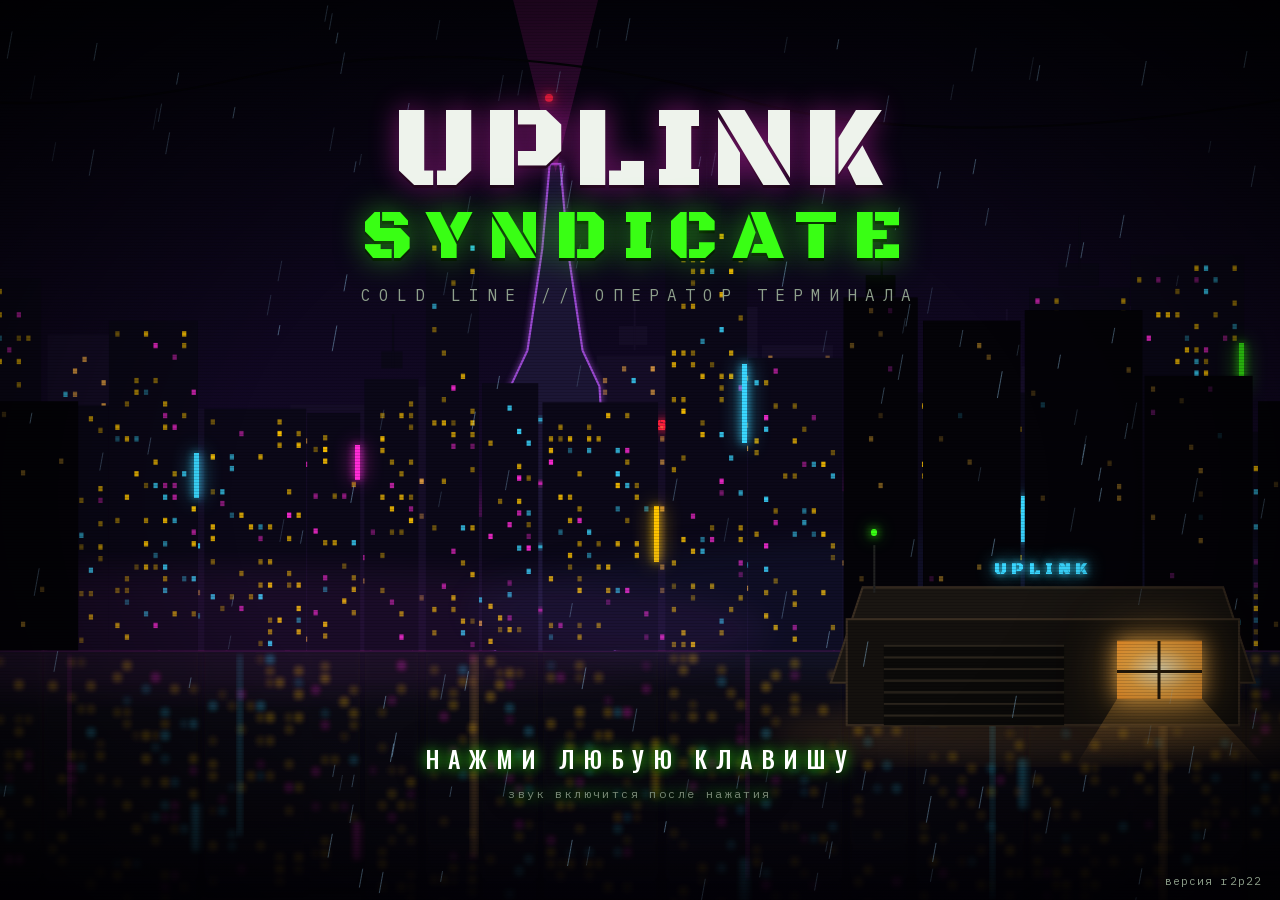
==== commit 86dc99be: "r2p22: статусы, коллектор и игровые сутки (7/7)" ====
--- a/index.html
+++ b/index.html
@@ -3,8 +3,8 @@
 <title>UPLINK SYNDICATE</title>
 <link rel="icon" href="data:image/svg+xml,%3Csvg xmlns='http://www.w3.org/2000/svg' viewBox='0 0 32 32'%3E%3Crect width='32' height='32' rx='6' fill='%23050505'/%3E%3Cpath d='M7 20c0-7 5-10 9-10s9 3 9 10l-4 2-2-4h-6l-2 4z' fill='%2339ff14'/%3E%3Ccircle cx='16' cy='24' r='2' fill='%23ff2bd6'/%3E%3C/svg%3E">
 <link href="assets/fonts/fonts.css?v=4907422496" rel="stylesheet">
-<link rel="stylesheet" href="ui/kit/kit.css?v=5820a1f02f"><link rel="stylesheet" href="ui/menu/menu.css?v=fb154d596f"><link rel="stylesheet" href="ui/work/work.css?v=3cb9b8b65b"><link rel="stylesheet" href="ui/work/cstats.css?v=0a3e488402"><link rel="stylesheet" href="ui/work/followup.css?v=9523fd0bd8"><link rel="stylesheet" href="ui/kit/v2.css?v=80cf6223b1"><link rel="stylesheet" href="ui/menu/menu-v2.css?v=4106524ad1"><link rel="stylesheet" href="ui/work/panel.css?v=8ba60cce43"><link rel="stylesheet" href="ui/work/gamemenu.css?v=63664bb54e"><link rel="stylesheet" href="ui/map/map.css?v=8e0a9137a0"><link rel="stylesheet" href="ui/story/story.css?v=230c737168"><link rel="stylesheet" href="ui/boss/arena.css?v=77acac35c7"><link rel="stylesheet" href="ui/base/base.css?v=fb3240e2d0"><link rel="stylesheet" href="ui/kit/addict.css?v=d321cf2082"><link rel="stylesheet" href="ui/kit/hud5.css?v=4b5e8de893"><link rel="stylesheet" href="ui/kit/hw.css?v=6a5313af87"><link rel="stylesheet" href="ui/under/under.css?v=49c0270cfa"><link rel="stylesheet" href="ui/kit/k24.css?v=d97bf38a63">
-<script type="importmap">{"imports":{"./art/base.js":"./art/base.js?v=474c10007a","./art/bosses.js":"./art/bosses.js?v=6c2a884727","./art/city.js":"./art/city.js?v=a8002c732f","./art/guide.js":"./art/guide.js?v=c8cc89f3e8","./art/icons.js":"./art/icons.js?v=79c22ab837","./art/land.js":"./art/land.js?v=3b3b1fdc6c","./art/overrides.js":"./art/overrides.js?v=4dbf6ea7fb","./art/people.js":"./art/people.js?v=f6b2236fca","./art/scenes.js":"./art/scenes.js?v=953140f0e8","./art/world.js":"./art/world.js?v=cb7ed92e7a","./audio/audio.js":"./audio/audio.js?v=d53c276a31","./audio/legacy-sfx.js":"./audio/legacy-sfx.js?v=7bea6ada1d","./audio/music.js":"./audio/music.js?v=a4ab9ea77b","./core/achv.js":"./core/achv.js?v=fe19527782","./core/addict.js":"./core/addict.js?v=f3e941da36","./core/allies.js":"./core/allies.js?v=f0c666b795","./core/bosslater.js":"./core/bosslater.js?v=f647954fa8","./core/buffs.js":"./core/buffs.js?v=8e52b70662","./core/calllog.js":"./core/calllog.js?v=ca1d2cfde4","./core/claim.js":"./core/claim.js?v=4e40012d18","./core/collector.js":"./core/collector.js?v=03f217c378","./core/config.js":"./core/config.js?v=f0b5bcaedc","./core/engine.js":"./core/engine.js?v=79f8045dc0","./core/eventbus.js":"./core/eventbus.js?v=645af078cf","./core/flow.js":"./core/flow.js?v=5086e4f106","./core/keys.js":"./core/keys.js?v=36402f47b9","./core/leadsource.js":"./core/leadsource.js?v=76c2d65c63","./core/mapstate.js":"./core/mapstate.js?v=ad62863731","./core/meta.js":"./core/meta.js?v=b74db44a98","./core/missions.js":"./core/missions.js?v=069230ba4c","./core/providers.js":"./core/providers.js?v=e9d956ee09","./core/save.js":"./core/save.js?v=165bad4720","./core/session.js":"./core/session.js?v=0a46de9769","./core/stats.js":"./core/stats.js?v=f20bbf20b0","./core/unlock.js":"./core/unlock.js?v=e731b0d892","./core/zlog.js":"./core/zlog.js?v=5b8c5697d5","./dialer/apps-script.js":"./dialer/apps-script.js?v=afb49a75f6","./dialer/dialer.js":"./dialer/dialer.js?v=5c45e7b429","./dialer/geo.js":"./dialer/geo.js?v=b231380149","./dialer/hangup.js":"./dialer/hangup.js?v=5829433742","./dialer/hotkeys.js":"./dialer/hotkeys.js?v=a3e83dd74c","./dialer/queue.js":"./dialer/queue.js?v=1507d4e68c","./dialer/reconcile.js":"./dialer/reconcile.js?v=8247569e7f","./dialer/sheets.js":"./dialer/sheets.js?v=956b8c4263","./dialer/statuses.js":"./dialer/statuses.js?v=87477fb606","./dialer/table.js":"./dialer/table.js?v=15702b5f41","./dialer/tempo.js":"./dialer/tempo.js?v=738ae3198e","./dialer/zoom.js":"./dialer/zoom.js?v=45a77794d2","./dialer/zoomcsv.js":"./dialer/zoomcsv.js?v=7ee630fc32","./story/beats.js":"./story/beats.js?v=2034931efa","./story/bosses.js":"./story/bosses.js?v=5ff42927f1","./story/callsign.js":"./story/callsign.js?v=d037678700","./story/guide.js":"./story/guide.js?v=847534791d","./story/items.js":"./story/items.js?v=824f3bdde0","./story/scenes.js":"./story/scenes.js?v=1af88375bd","./story/shelves.js":"./story/shelves.js?v=15366ab16b","./story/systems.js":"./story/systems.js?v=3fdf1b5374","./tests/addict.tests.js":"./tests/addict.tests.js?v=bcc6954a48","./tests/arthooks.tests.js":"./tests/arthooks.tests.js?v=e37a35145d","./tests/dialer.tests.js":"./tests/dialer.tests.js?v=1d160ca792","./tests/dialer2.tests.js":"./tests/dialer2.tests.js?v=82c119d532","./tests/groups.js":"./tests/groups.js?v=b200d00896","./tests/legacy.tests.js":"./tests/legacy.tests.js?v=e7cf395a05","./tests/s20.tests.js":"./tests/s20.tests.js?v=dd65af24e3","./tests/s28.tests.js":"./tests/s28.tests.js?v=b14d115141","./tests/s30.tests.js":"./tests/s30.tests.js?v=9a8a7c773c","./tests/stats.tests.js":"./tests/stats.tests.js?v=1c9cafe4ab","./tests/sys19.tests.js":"./tests/sys19.tests.js?v=f82b75f8fb","./tests/ui.tests.js":"./tests/ui.tests.js?v=82f04adb12","./tests/zoom.tests.js":"./tests/zoom.tests.js?v=ce67c137f3","./ui/base/base.js":"./ui/base/base.js?v=73c317d15a","./ui/boss/arena.js":"./ui/boss/arena.js?v=04c8a72fdb","./ui/kit/ask.js":"./ui/kit/ask.js?v=7c319878c9","./ui/kit/fx.js":"./ui/kit/fx.js?v=8c07f1826b","./ui/map/map.js":"./ui/map/map.js?v=04d2196653","./ui/menu/menu.js":"./ui/menu/menu.js?v=b4b3e71c3c","./ui/story/story.js":"./ui/story/story.js?v=55ff9a8d37","./ui/under/under.js":"./ui/under/under.js?v=903f90d858","./ui/work/addict.js":"./ui/work/addict.js?v=7b5d394c7b","./ui/work/choice.js":"./ui/work/choice.js?v=ca78c3cc81","./ui/work/claimfx.js":"./ui/work/claimfx.js?v=e20918e7c2","./ui/work/collector.js":"./ui/work/collector.js?v=2b685be2e6","./ui/work/comms.js":"./ui/work/comms.js?v=3bafdc7a20","./ui/work/cstats.js":"./ui/work/cstats.js?v=a801163b84","./ui/work/debug.js":"./ui/work/debug.js?v=12c71b1526","./ui/work/dialfx.js":"./ui/work/dialfx.js?v=077612f184","./ui/work/dwin.js":"./ui/work/dwin.js?v=c547c0ff0b","./ui/work/fakezoom.js":"./ui/work/fakezoom.js?v=4d943273e6","./ui/work/feed.js":"./ui/work/feed.js?v=80f2748804","./ui/work/followup.js":"./ui/work/followup.js?v=29591286a5","./ui/work/gamemenu.js":"./ui/work/gamemenu.js?v=23104a5832","./ui/work/hall.js":"./ui/work/hall.js?v=7d756fb6ea","./ui/work/hh.js":"./ui/work/hh.js?v=af97745b3e","./ui/work/hints.js":"./ui/work/hints.js?v=c035a6714e","./ui/work/juice.js":"./ui/work/juice.js?v=66190a528d","./ui/work/keys.js":"./ui/work/keys.js?v=5b725c827f","./ui/work/manualwin.js":"./ui/work/manualwin.js?v=c85b657548","./ui/work/muslib.js":"./ui/work/muslib.js?v=01f8623af1","./ui/work/nag.js":"./ui/work/nag.js?v=6e3eea0850","./ui/work/normwarn.js":"./ui/work/normwarn.js?v=61ccb95d19","./ui/work/panel.js":"./ui/work/panel.js?v=d6b10181c3","./ui/work/proto.js":"./ui/work/proto.js?v=1a29d3aa33","./ui/work/shiftend.js":"./ui/work/shiftend.js?v=8970ece3d1","./ui/work/switchboard.js":"./ui/work/switchboard.js?v=8ee0b71ac5","./ui/work/tutor.js":"./ui/work/tutor.js?v=f29a70f806","./ui/work/warmup.js":"./ui/work/warmup.js?v=ae7206d443","./ui/work/work.js":"./ui/work/work.js?v=38eded73e1"}}</script>
+<link rel="stylesheet" href="ui/kit/kit.css?v=5820a1f02f"><link rel="stylesheet" href="ui/menu/menu.css?v=fb154d596f"><link rel="stylesheet" href="ui/work/work.css?v=0738957de2"><link rel="stylesheet" href="ui/work/cstats.css?v=0a3e488402"><link rel="stylesheet" href="ui/work/followup.css?v=9523fd0bd8"><link rel="stylesheet" href="ui/kit/v2.css?v=80cf6223b1"><link rel="stylesheet" href="ui/menu/menu-v2.css?v=4106524ad1"><link rel="stylesheet" href="ui/work/panel.css?v=8ba60cce43"><link rel="stylesheet" href="ui/work/gamemenu.css?v=63664bb54e"><link rel="stylesheet" href="ui/map/map.css?v=8e0a9137a0"><link rel="stylesheet" href="ui/story/story.css?v=230c737168"><link rel="stylesheet" href="ui/boss/arena.css?v=77acac35c7"><link rel="stylesheet" href="ui/base/base.css?v=fb3240e2d0"><link rel="stylesheet" href="ui/kit/addict.css?v=d321cf2082"><link rel="stylesheet" href="ui/kit/hud5.css?v=4b5e8de893"><link rel="stylesheet" href="ui/kit/hw.css?v=6a5313af87"><link rel="stylesheet" href="ui/under/under.css?v=009d6405a0"><link rel="stylesheet" href="ui/kit/k24.css?v=097d459511">
+<script type="importmap">{"imports":{"./art/base.js":"./art/base.js?v=474c10007a","./art/bosses.js":"./art/bosses.js?v=6c2a884727","./art/city.js":"./art/city.js?v=a8002c732f","./art/guide.js":"./art/guide.js?v=c8cc89f3e8","./art/icons.js":"./art/icons.js?v=79c22ab837","./art/land.js":"./art/land.js?v=3b3b1fdc6c","./art/overrides.js":"./art/overrides.js?v=4dbf6ea7fb","./art/people.js":"./art/people.js?v=f6b2236fca","./art/scenes.js":"./art/scenes.js?v=953140f0e8","./art/world.js":"./art/world.js?v=cb7ed92e7a","./audio/audio.js":"./audio/audio.js?v=d53c276a31","./audio/legacy-sfx.js":"./audio/legacy-sfx.js?v=63515dc832","./audio/music.js":"./audio/music.js?v=a4ab9ea77b","./core/achv.js":"./core/achv.js?v=fe19527782","./core/addict.js":"./core/addict.js?v=29ff598944","./core/allies.js":"./core/allies.js?v=f0c666b795","./core/bosslater.js":"./core/bosslater.js?v=f647954fa8","./core/buffs.js":"./core/buffs.js?v=8e52b70662","./core/calllog.js":"./core/calllog.js?v=ca1d2cfde4","./core/claim.js":"./core/claim.js?v=4e40012d18","./core/collector.js":"./core/collector.js?v=03f217c378","./core/config.js":"./core/config.js?v=14e3def87e","./core/engine.js":"./core/engine.js?v=79f8045dc0","./core/eventbus.js":"./core/eventbus.js?v=645af078cf","./core/flow.js":"./core/flow.js?v=5086e4f106","./core/keys.js":"./core/keys.js?v=36402f47b9","./core/lastdial.js":"./core/lastdial.js?v=25b8707db6","./core/leadsource.js":"./core/leadsource.js?v=76c2d65c63","./core/mapstate.js":"./core/mapstate.js?v=ad62863731","./core/meta.js":"./core/meta.js?v=b74db44a98","./core/missions.js":"./core/missions.js?v=069230ba4c","./core/providers.js":"./core/providers.js?v=e9d956ee09","./core/save.js":"./core/save.js?v=165bad4720","./core/session.js":"./core/session.js?v=2e0fdfd20c","./core/stats.js":"./core/stats.js?v=a2f471fc01","./core/unlock.js":"./core/unlock.js?v=e731b0d892","./core/zlog.js":"./core/zlog.js?v=5b8c5697d5","./dialer/apps-script.js":"./dialer/apps-script.js?v=afb49a75f6","./dialer/dialer.js":"./dialer/dialer.js?v=5c45e7b429","./dialer/geo.js":"./dialer/geo.js?v=b231380149","./dialer/hangup.js":"./dialer/hangup.js?v=5829433742","./dialer/hotkeys.js":"./dialer/hotkeys.js?v=a3e83dd74c","./dialer/queue.js":"./dialer/queue.js?v=1507d4e68c","./dialer/reconcile.js":"./dialer/reconcile.js?v=8247569e7f","./dialer/sheets.js":"./dialer/sheets.js?v=956b8c4263","./dialer/statuses.js":"./dialer/statuses.js?v=87477fb606","./dialer/table.js":"./dialer/table.js?v=15702b5f41","./dialer/tempo.js":"./dialer/tempo.js?v=738ae3198e","./dialer/zoom.js":"./dialer/zoom.js?v=45a77794d2","./dialer/zoomcsv.js":"./dialer/zoomcsv.js?v=7ee630fc32","./story/beats.js":"./story/beats.js?v=2034931efa","./story/bosses.js":"./story/bosses.js?v=5ff42927f1","./story/callsign.js":"./story/callsign.js?v=d037678700","./story/guide.js":"./story/guide.js?v=847534791d","./story/items.js":"./story/items.js?v=824f3bdde0","./story/scenes.js":"./story/scenes.js?v=1af88375bd","./story/shelves.js":"./story/shelves.js?v=15366ab16b","./story/systems.js":"./story/systems.js?v=3fdf1b5374","./tests/addict.tests.js":"./tests/addict.tests.js?v=bcc6954a48","./tests/arthooks.tests.js":"./tests/arthooks.tests.js?v=e37a35145d","./tests/dialer.tests.js":"./tests/dialer.tests.js?v=1d160ca792","./tests/dialer2.tests.js":"./tests/dialer2.tests.js?v=82c119d532","./tests/groups.js":"./tests/groups.js?v=804cf5f328","./tests/legacy.tests.js":"./tests/legacy.tests.js?v=e7cf395a05","./tests/s20.tests.js":"./tests/s20.tests.js?v=dd65af24e3","./tests/s28.tests.js":"./tests/s28.tests.js?v=97f120bb7f","./tests/s30.tests.js":"./tests/s30.tests.js?v=ff70fc94be","./tests/s31.tests.js":"./tests/s31.tests.js?v=2da20563b8","./tests/stats.tests.js":"./tests/stats.tests.js?v=1c9cafe4ab","./tests/sys19.tests.js":"./tests/sys19.tests.js?v=f82b75f8fb","./tests/ui.tests.js":"./tests/ui.tests.js?v=82f04adb12","./tests/zoom.tests.js":"./tests/zoom.tests.js?v=ce67c137f3","./ui/base/base.js":"./ui/base/base.js?v=73c317d15a","./ui/boss/arena.js":"./ui/boss/arena.js?v=04c8a72fdb","./ui/kit/ask.js":"./ui/kit/ask.js?v=7c319878c9","./ui/kit/fx.js":"./ui/kit/fx.js?v=8c07f1826b","./ui/map/map.js":"./ui/map/map.js?v=04d2196653","./ui/menu/menu.js":"./ui/menu/menu.js?v=b4b3e71c3c","./ui/story/story.js":"./ui/story/story.js?v=55ff9a8d37","./ui/under/under.js":"./ui/under/under.js?v=0352763d99","./ui/work/addict.js":"./ui/work/addict.js?v=7b5d394c7b","./ui/work/choice.js":"./ui/work/choice.js?v=ca78c3cc81","./ui/work/claimfx.js":"./ui/work/claimfx.js?v=e20918e7c2","./ui/work/collector.js":"./ui/work/collector.js?v=2b685be2e6","./ui/work/comms.js":"./ui/work/comms.js?v=3bafdc7a20","./ui/work/cstats.js":"./ui/work/cstats.js?v=a801163b84","./ui/work/debug.js":"./ui/work/debug.js?v=12c71b1526","./ui/work/dialfx.js":"./ui/work/dialfx.js?v=077612f184","./ui/work/dwin.js":"./ui/work/dwin.js?v=c547c0ff0b","./ui/work/fakezoom.js":"./ui/work/fakezoom.js?v=4d943273e6","./ui/work/feed.js":"./ui/work/feed.js?v=80f2748804","./ui/work/followup.js":"./ui/work/followup.js?v=29591286a5","./ui/work/gamemenu.js":"./ui/work/gamemenu.js?v=23104a5832","./ui/work/hall.js":"./ui/work/hall.js?v=7d756fb6ea","./ui/work/hh.js":"./ui/work/hh.js?v=af97745b3e","./ui/work/hints.js":"./ui/work/hints.js?v=c035a6714e","./ui/work/juice.js":"./ui/work/juice.js?v=66190a528d","./ui/work/keys.js":"./ui/work/keys.js?v=5b725c827f","./ui/work/manualwin.js":"./ui/work/manualwin.js?v=1d0ad57aef","./ui/work/muslib.js":"./ui/work/muslib.js?v=01f8623af1","./ui/work/nag.js":"./ui/work/nag.js?v=6e3eea0850","./ui/work/normwarn.js":"./ui/work/normwarn.js?v=3ea88df8ad","./ui/work/panel.js":"./ui/work/panel.js?v=4f4a0e97bd","./ui/work/proto.js":"./ui/work/proto.js?v=1a29d3aa33","./ui/work/rewardflight.js":"./ui/work/rewardflight.js?v=e04ee08a6b","./ui/work/shiftend.js":"./ui/work/shiftend.js?v=8970ece3d1","./ui/work/switchboard.js":"./ui/work/switchboard.js?v=8ee0b71ac5","./ui/work/tunnel.js":"./ui/work/tunnel.js?v=1789bcdcfd","./ui/work/tutor.js":"./ui/work/tutor.js?v=f29a70f806","./ui/work/warmup.js":"./ui/work/warmup.js?v=ae7206d443","./ui/work/work.js":"./ui/work/work.js?v=97b4142eb0"}}</script>
 </head><body><div id="ct-app"></div>
 <script type="module">import {boot} from './ui/menu/menu.js';window.ct=boot();</script>
 </body></html>
--- a/ui/work/work.css
+++ b/ui/work/work.css
@@ -1 +1 @@
-.wk{position:fixed;inset:0;display:grid;grid-template-rows:auto auto 1fr;background:radial-gradient(1200px 500px at 70% -10%,rgba(255,43,214,.1),transparent 60%),radial-gradient(900px 500px at 0% 110%,rgba(57,255,20,.08),transparent 60%),linear-gradient(180deg,#07090a,#050505);color:var(--ct-ink);font-family:var(--ct-text);overflow:hidden}.wk:after{content:"";position:fixed;inset:0;pointer-events:none;background:repeating-linear-gradient(0deg,rgba(255,255,255,.018) 0 1px,transparent 1px 3px);mix-blend-mode:overlay}.wk.fx-off:after{display:none}.wk button{cursor:pointer}.wk kbd{font:500 11px var(--ct-mono);padding:2px 5px;border-radius:3px;background:#0b0f0b;box-shadow:inset 0 0 0 1px #3a4637;color:#a9b8a6;margin-left:6px}.wk-top{display:flex;align-items:center;gap:10px;padding:8px 14px;background:linear-gradient(180deg,#101510,#0a0d0a);box-shadow:inset 0 -1px #243024,0 6px 18px #00000080;z-index:3;min-width:0}.wk-brand{font:400 15px var(--ct-stencil);letter-spacing:.12em;color:var(--ct-green);text-shadow:0 0 10px rgba(57,255,20,.5);white-space:nowrap}.wk-brand b{color:var(--ct-mag);text-shadow:0 0 10px rgba(255,43,214,.5);font-weight:400}.wk-tb{display:inline-flex;align-items:center;gap:6px;border:0;padding:8px 12px;font:500 14px var(--ct-text);color:#d8e6d4;background:linear-gradient(180deg,#232a22,#121711);clip-path:polygon(8px 0,100% 0,100% calc(100% - 8px),calc(100% - 8px) 100%,0 100%,0 8px);box-shadow:inset 0 1px #ffffff1f,inset 0 0 0 1px #34402f;white-space:nowrap}.wk-tb:hover{filter:brightness(1.3)}.wk-tb:active{transform:translateY(2px)}.wk-tb.icon{padding:8px 11px;font-size:17px;line-height:1}.wk-sp{flex:1;min-width:0}.wk-leds{display:flex;gap:12px;align-items:center;font:500 12px var(--ct-mono);color:#93a291;white-space:nowrap;overflow:hidden}.wk-led{display:inline-flex;align-items:center;gap:6px}.wk-led i{width:8px;height:8px;border-radius:50%;background:#2a332a;box-shadow:0 0 0 1px #000}.wk-led.ok i{background:var(--ct-green);box-shadow:0 0 8px var(--ct-green)}.wk-led.warn i{background:var(--ct-amber);box-shadow:0 0 8px var(--ct-amber)}.wk-led.bad i{background:var(--ct-red);box-shadow:0 0 8px var(--ct-red)}.wk-tempo{font:500 13px var(--ct-mono);color:var(--ct-green);white-space:nowrap}.wk-tempo.hot{color:#ff7a1a;text-shadow:0 0 8px rgba(255,120,30,.6)}.wk-tempo.low{color:var(--ct-amber)}.wk-hud{position:relative;display:grid;grid-template-columns:auto 1fr auto auto;gap:14px;align-items:center;padding:8px 14px;background:linear-gradient(180deg,#0b0f0b,#080a08);box-shadow:inset 0 -1px #1d261d;z-index:2}.wk-streak{display:flex;align-items:center;gap:10px;min-width:0}.wk-ring{position:relative;width:46px;height:46px;flex:none}.wk-ring svg{width:46px;height:46px;transform:rotate(-90deg)}.wk-ring circle{fill:none;stroke-width:5}.wk-ring .bg{stroke:#182018}.wk-ring .fg{stroke:var(--ct-green);stroke-linecap:round;transition:stroke-dashoffset .25s linear,stroke .2s;filter:drop-shadow(0 0 4px rgba(57,255,20,.6))}.wk-ring b{position:absolute;inset:0;display:grid;place-items:center;font:500 12px var(--ct-mono);color:#cfe8c9}.wk-streak.hurry .fg{stroke:var(--ct-red);filter:drop-shadow(0 0 6px var(--ct-red))}.wk-streak.hurry .wk-ring{animation:wkPulse .5s infinite alternate}.wk-streak.online .fg{stroke:var(--ct-cyan);filter:drop-shadow(0 0 5px var(--ct-cyan))}.wk-streak.lost .fg,.wk-streak.idle .fg{stroke:#3a453a;filter:none}@keyframes wkPulse{to{transform:scale(1.08)}}.wk-sk{line-height:1.05;min-width:0}.wk-sk .n{font:400 20px var(--ct-display);letter-spacing:.06em;white-space:nowrap}.wk-sk .n em{font-style:normal;color:var(--ct-green);margin-left:6px;text-shadow:0 0 10px rgba(57,255,20,.6)}.wk-sk .s{font:500 11px var(--ct-mono);color:#8b968a;white-space:nowrap}.wk-res{display:flex;gap:14px;font:500 15px var(--ct-mono);white-space:nowrap}.wk-res .x{color:var(--ct-green)}.wk-res .m{color:var(--ct-amber)}.wk-res .debt{color:var(--ct-red);font-size:12px}.wk-dist{min-width:150px}.wk-dist .lbl{font:400 12px var(--ct-display);letter-spacing:.08em;color:#cfd9cd;white-space:nowrap;overflow:hidden;text-overflow:ellipsis}.wk-dist .bar{height:6px;background:#141a14;margin-top:5px;box-shadow:inset 0 0 0 1px #000}.wk-dist .bar i{display:block;height:100%;background:linear-gradient(90deg,var(--ct-green),#b6ff8a);box-shadow:0 0 8px #39ff1480;transition:width .5s var(--ct-ease)}.wk-dist .day{font:500 11px var(--ct-mono);color:#8b968a;margin-top:4px;white-space:nowrap}.wk-banner{grid-column:1/-1;display:none;align-items:center;gap:10px;padding:8px 14px;font:500 14px var(--ct-text)}.wk-banner.on{display:flex}.wk-banner.pause{background:linear-gradient(90deg,#3a2a05,#1d1503);color:var(--ct-amber);box-shadow:inset 0 0 0 1px #6b4f0a}.wk-banner.app{background:linear-gradient(90deg,#3a2f05,#1b1603);color:#ffe27a;box-shadow:inset 0 0 0 1px #7a6410}.wk-banner b{font:500 16px var(--ct-mono)}.wk-banner button{margin-left:auto}.wk-main{display:grid;grid-template-columns:minmax(380px,1.15fr) minmax(320px,1fr) var(--padw,0px);gap:14px;padding:12px 14px;min-height:0;overflow:hidden}.wk-col{min-height:0;overflow:auto;scrollbar-width:thin;scrollbar-color:#2c372b transparent}.wk-card{padding:18px 20px 16px}.wk-card2{margin-top:10px;padding:12px 20px 14px}.wk-card2 .wk-lbl:first-child{margin-top:0}.wk-biz{font:400 clamp(22px,2.3vw,32px)/1.08 var(--ct-display);letter-spacing:.02em;margin:0 0 8px;color:#f1f7ef;overflow-wrap:anywhere}.wk-meta{display:flex;flex-wrap:wrap;gap:6px;align-items:center;margin-bottom:12px}.wk-chip{display:inline-flex;align-items:center;gap:5px;padding:3px 9px;font:500 13px var(--ct-text);color:#c6d4c3;background:#121812;box-shadow:inset 0 0 0 1px #2c3a2b;border-radius:2px}.wk-chip.time{color:var(--ct-amber);box-shadow:inset 0 0 0 1px #5d4708}.wk-chip.time.off{color:#ff8a8a;box-shadow:inset 0 0 0 1px #5d1a1a}.wk-chip.res{color:#111;font-weight:700}.wk-phone{display:flex;align-items:center;gap:12px;flex-wrap:wrap;margin:6px 0 10px}.wk-num{font:500 clamp(17px,1.7vw,22px) var(--ct-mono);letter-spacing:.02em;color:#a1afa0;user-select:all}.wk-dial{position:relative;display:inline-flex;align-items:center;gap:10px;border:0;padding:12px 22px;font:400 18px var(--ct-display);letter-spacing:.1em;color:#eaffdf;background:linear-gradient(180deg,#46a51f,#1f5a0e 60%,#0f3a07);clip-path:polygon(10px 0,100% 0,100% calc(100% - 10px),calc(100% - 10px) 100%,0 100%,0 10px);box-shadow:inset 0 1px #ffffff4d,inset 0 -4px #082a04;text-shadow:0 0 10px rgba(57,255,20,.7)}.wk-dial:active{transform:translateY(3px)}.wk-dial.on{background:linear-gradient(180deg,#1b6f8a,#0c3a4a);text-shadow:0 0 10px var(--ct-cyan)}.wk-dial .osc{width:54px;height:22px}.wk-dial .osc path{fill:none;stroke:#c9ffb8;stroke-width:2}.wk-hang{width:52px;height:52px;border-radius:50%;border:0;flex:none;display:grid;place-items:center;background:radial-gradient(circle at 35% 30%,#7a7a7a,#3a3a3a 60%,#1a1a1a);box-shadow:0 4px #0a0a0a,inset 0 2px 3px #ffffff40;transition:.15s}.wk-hang svg{width:24px;height:24px;fill:#ddd}.wk-hang.live{background:radial-gradient(circle at 35% 30%,#ff6b6b,#d0102a 55%,#6a0010);box-shadow:0 4px #3a0008,0 0 18px #ff1f3db3,inset 0 2px 3px #ffffff59}.wk-hang:active{transform:translateY(3px);box-shadow:0 1px #0a0a0a}.wk-links{display:flex;gap:14px;flex-wrap:wrap;margin-bottom:8px}.wk-links a{color:var(--ct-cyan);text-decoration:none;font:500 14px var(--ct-text)}.wk-links a:hover{text-decoration:underline}.wk-ver{font:13px var(--ct-text);color:#9fb09c;margin-bottom:10px}.wk-prep{margin:10px 0;padding:10px 12px;background:linear-gradient(160deg,#ffc4001a,#ffc40008);box-shadow:inset 3px 0 0 var(--ct-amber),inset 0 0 0 1px #ffc40040;font:500 16px/1.4 var(--ct-text);color:#fff1c2;white-space:pre-wrap;max-height:9em;overflow:auto}.wk-prep h4,.wk-lbl{margin:0 0 4px;font:500 11px var(--ct-mono);letter-spacing:.12em;color:#8b968a;text-transform:uppercase}.wk-prep h4{color:var(--ct-amber)}.wk-notes{width:100%;min-height:76px;resize:vertical;padding:10px 12px;font:15px/1.4 var(--ct-text);color:#e8efe6;background:#070907;border:0;box-shadow:inset 0 0 0 1px #2a3328;outline:0}.wk-notes:focus,.wk-in:focus{box-shadow:inset 0 0 0 1px var(--ct-green),0 0 0 1px #39ff1433}.wk-in{width:100%;padding:8px 10px;font:14px var(--ct-text);color:#e8efe6;background:#070907;border:0;box-shadow:inset 0 0 0 1px #2a3328;outline:0}.wk-row2{display:grid;grid-template-columns:1fr;gap:8px;margin-top:10px}.wk-next{margin-top:10px;font:500 12px var(--ct-mono);color:#6f7d6d;white-space:nowrap;overflow:hidden;text-overflow:ellipsis}.wk-stat{padding:14px 14px 10px}.wk-grid{display:grid;grid-template-columns:1fr 1fr;gap:8px}.wk-st{--c:#888;position:relative;display:flex;align-items:center;gap:9px;min-height:46px;border:0;padding:8px 10px;text-align:left;font:500 15px/1.15 var(--ct-text);color:#f2f5f1;background:linear-gradient(180deg,color-mix(in srgb,var(--c) 30%,#141814),color-mix(in srgb,var(--c) 12%,#0a0c0a));box-shadow:inset 0 0 0 1px color-mix(in srgb,var(--c) 55%,#000),inset 0 1px #ffffff1f,inset 0 -3px #00000080;clip-path:polygon(8px 0,100% 0,100% calc(100% - 8px),calc(100% - 8px) 100%,0 100%,0 8px);transition:transform .1s,filter .15s}.wk-st:hover{filter:brightness(1.25)}.wk-st:active{transform:translateY(2px) scale(.99)}.wk-st .k{flex:none;min-width:22px;height:22px;display:grid;place-items:center;font:500 12px var(--ct-mono);background:#00000073;box-shadow:inset 0 0 0 1px #ffffff26;border-radius:3px}.wk-st.cur{box-shadow:inset 0 0 0 2px #fff,0 0 14px color-mix(in srgb,var(--c) 70%,transparent)}.wk-st.sug{animation:wkSug 1s infinite alternate}@keyframes wkSug{to{box-shadow:inset 0 0 0 2px var(--ct-cyan),0 0 16px #3ad7ffb3}}.wk-st.win{--glow:1}.wk-st.skip{--c:#5b6470}.wk-st.small{min-height:38px;font-size:13.5px}.wk-pad{display:flex;flex-direction:column;min-height:0;padding:12px}.wk-pad textarea{flex:1;min-height:220px;width:100%;resize:none;padding:10px;font:15px/1.5 var(--ct-text);color:#e9e2c9;background:#0a0906;border:0;box-shadow:inset 0 0 0 1px #3a3220;outline:0}.wk-pad.hidden{display:none}.wk-st.more-b .chev{margin-left:auto;width:8px;height:8px;border-right:2px solid #c9d3c6;border-bottom:2px solid #c9d3c6;transform:rotate(45deg) translate(-2px,-2px);transition:transform .25s var(--ct-ease)}.wk-st.more-b.on .chev{transform:rotate(225deg) translate(-2px,-2px)}.wk-st.more-b.on{filter:brightness(1.2)}.wk-more{display:none;margin-top:12px}.wk-more.open{display:block;animation:wkMore .28s var(--ct-ease)}@keyframes wkMore{0%{opacity:0;transform:translateY(-6px)}}.wk-more .wk-lbl{margin:0 0 6px}.wk-acts{display:flex;flex-wrap:wrap;gap:6px;margin-top:10px}.wk-acts .wk-tb{flex:1 1 auto;justify-content:center;white-space:nowrap;padding:7px 9px;font-size:13px}.wk-acts .wk-tb kbd{margin-left:5px}.wk-acts .wk-tb:disabled{opacity:.4;cursor:default}.wk-hint{margin-top:12px;font:11px/1.5 var(--ct-mono);color:#5f6c5d}.wk-flow{position:relative;align-self:stretch;min-width:0;min-height:52px;pointer-events:none;display:flex;flex-direction:column;align-items:center;justify-content:center}.wk-flow-w{position:relative;width:100%;height:32px}.wk-fl{--p:0;position:absolute;inset:0;display:flex;align-items:center;justify-content:center;white-space:nowrap;animation:wkFlIn .6s cubic-bezier(.16,1,.3,1) both;will-change:transform,opacity;transition:opacity 1.2s ease}.wk-fl b{display:inline-block;font:400 calc(20px + 7px*var(--p)) var(--ct-display);letter-spacing:calc(.1em + .08em*var(--p));text-transform:uppercase;background:linear-gradient(100deg,var(--c1) 0%,var(--c2) 45%,#fff 50%,var(--c2) 55%,var(--c1) 100%) 0 0/250% 100%;-webkit-background-clip:text;background-clip:text;color:transparent;filter:hue-rotate(var(--h,0deg)) drop-shadow(0 0 calc(4px + 10px*var(--p)) color-mix(in srgb,var(--c2) 55%,transparent));animation:wkFlSweep 1.1s ease-out .1s both}.wk-fl.t3 b,.wk-fl.t4 b{font-size:calc(23px + 7px*var(--p))}.wk-fl.big b{font-size:clamp(24px,2.9vw,36px);letter-spacing:.12em}.wk-fl.big{animation:wkFlBig .8s cubic-bezier(.2,1.25,.3,1) both}.wk-fl.rest{opacity:.38}.wk-fl.gone{animation:wkFlOut .5s ease-in forwards}@keyframes wkFlIn{0%{opacity:0;transform:translateY(10px) scale(.9)}55%{opacity:1;transform:translateY(-1px) scale(1.03)}to{opacity:1;transform:none}}@keyframes wkFlBig{0%{opacity:0;transform:scale(1.7)}55%{opacity:1;transform:scale(.96)}to{opacity:1;transform:none}}@keyframes wkFlOut{to{opacity:0;transform:translateY(-8px) scale(1.04)}}@keyframes wkFlSweep{0%{background-position:100% 0}to{background-position:0 0}}.wk-flow-p{display:flex;gap:16px;align-items:center;justify-content:center;height:18px;font:500 11px var(--ct-mono);letter-spacing:.08em;color:#8d9a8a;opacity:0;transition:opacity .6s}.wk-flow-p.on{opacity:1}.wk-flow-p .nx{display:flex;align-items:center;gap:7px}.wk-flow-p .nx b{color:#dfe9dc;font-weight:600}.wk-flow-p .pp{display:flex;gap:3px}.wk-flow-p .pp i{width:7px;height:7px;border-radius:50%;box-shadow:inset 0 0 0 1.5px #4a5748;transition:background .3s,box-shadow .3s}.wk-flow-p .pp i.f{background:var(--ct-green);box-shadow:0 0 6px #39ff14b3}.wk-flow-p .od b{color:#ff7be3}.wk-flow-p .od.on{color:#ffb8f0;letter-spacing:.2em}.wk-flow-p .od.on b{color:#fff}.wk-sk .n.punch{animation:wkPunch .42s cubic-bezier(.2,1.6,.4,1)}@keyframes wkPunch{30%{transform:scale(1.16)}}.wk-sk .n{transform-origin:0 60%}.wk-glow{position:fixed;inset:0;z-index:30;pointer-events:none;overflow:hidden}.wk-glow i{position:absolute;opacity:0;transition:opacity 1.6s ease;will-change:opacity}.wk-glow .g{inset:0}.wk-glow .g0{box-shadow:inset 0 0 70px #50c8ff8c,inset 0 0 2px #78dcff80}.wk-glow .g1{box-shadow:inset 0 0 90px #39ff1473,inset 0 0 2px #78ff5a8c}.wk-glow .g2{box-shadow:inset 0 0 120px #ffbe287a,inset 0 0 3px #ffd25ab3}.wk-glow .g3{box-shadow:inset 0 0 140px #ff50287a,inset 0 0 4px #ff7850bf}.wk-glow .au{left:-20vw;width:80vw;height:46vh;bottom:-30vh;border-radius:50%;will-change:transform,opacity;transition:opacity 2s ease}.wk-glow .a1{background:radial-gradient(closest-side,rgba(255,170,40,.55),transparent);animation:wkAu 13s ease-in-out infinite alternate}.wk-glow .a2{left:40vw;background:radial-gradient(closest-side,rgba(255,60,120,.45),transparent);animation:wkAu2 17s ease-in-out infinite alternate}@keyframes wkAu{to{transform:translate(40vw)}}@keyframes wkAu2{to{transform:translate(-35vw)}}.wk-glow .o{inset:0}.wk-glow .o1{box-shadow:inset 0 0 0 3px #ff2bd6,inset 0 0 90px #ff2bd680}.wk-glow .o2{box-shadow:inset 0 0 0 3px #3ad7ff,inset 0 0 90px #3ad7ff80}.wk-glow .o3{box-shadow:inset 0 0 0 3px #ffd84a,inset 0 0 90px #ffd84a80}.wk-glow.od .o{animation:wkOd 3.6s linear infinite}.wk-glow.od .o2{animation-delay:-1.2s}.wk-glow.od .o3{animation-delay:-2.4s}@keyframes wkOd{0%,to{opacity:0}17%,50%{opacity:1}67%{opacity:0}}.wk.fx-off~.wk-glow{display:none}@media (prefers-reduced-motion:reduce){.wk-glow .au,.wk-glow.od .o,.wk-fl,.wk-fl b{animation:none}}.wk-empty{grid-column:1/-1;display:grid;place-items:center;padding:20px}.wk-empty .ct-panel{max-width:560px;width:100%;padding:28px}.wk-empty h2{margin:0 0 6px;font:400 26px var(--ct-stencil);letter-spacing:.1em;color:var(--ct-red);text-shadow:0 0 14px rgba(255,31,61,.5)}.wk-empty p{color:#b9c6b6;font:15px/1.5 var(--ct-text)}.wk-ov{position:fixed;inset:0;z-index:20;display:none;background:#020302c7;backdrop-filter:blur(3px)}.wk-ov.open{display:grid;place-items:center;animation:wkIn .22s var(--ct-ease)}@keyframes wkIn{0%{opacity:0;transform:scale(.97)}}.wk-win{width:min(1100px,96vw);height:min(820px,94dvh);display:grid;grid-template-rows:auto 1fr;padding:0;overflow:hidden}.wk-win.sm{width:min(560px,94vw);height:auto;max-height:92dvh}.wk-wh{display:flex;align-items:center;gap:10px;padding:14px 18px;box-shadow:inset 0 -1px #243024}.wk-wh h3{margin:0;font:400 18px var(--ct-display);letter-spacing:.14em;color:#e8f3e5}.wk-x{margin-left:auto;width:38px;height:38px;border:0;font:400 20px var(--ct-mono);color:#ffb3bd;background:linear-gradient(180deg,#3a1218,#1d080b);box-shadow:inset 0 0 0 1px #6a1c28;clip-path:polygon(6px 0,100% 0,100% calc(100% - 6px),calc(100% - 6px) 100%,0 100%,0 6px)}.wk-x:hover{filter:brightness(1.4)}.wk-wb{overflow:auto;min-height:0;padding:14px 18px 18px}.wk-set{display:grid;grid-template-columns:200px 1fr;min-height:0;height:100%}.wk-nav{display:flex;flex-direction:column;gap:4px;padding:12px;box-shadow:inset -1px 0 #1d261d;overflow:auto}.wk-nav button{border:0;text-align:left;padding:9px 12px;background:none;color:#a9b7a6;font:500 14px var(--ct-text);clip-path:polygon(6px 0,100% 0,100% 100%,0 100%,0 6px)}.wk-nav button.on{background:linear-gradient(90deg,rgba(57,255,20,.18),transparent);color:#eaffdf;box-shadow:inset 3px 0 0 var(--ct-green)}.wk-sec{overflow:auto;padding:14px 20px 24px;min-height:0}.wk-sec h4{margin:16px 0 8px;font:500 11px var(--ct-mono);letter-spacing:.14em;color:#7d8b7b;text-transform:uppercase}.wk-sec h4:first-child{margin-top:0}.wk-opt{display:flex;align-items:center;gap:12px;padding:10px 0;box-shadow:inset 0 -1px #151c15}.wk-opt .t{flex:1;min-width:0}.wk-opt .t b{display:block;font:500 15px var(--ct-text);color:#e3ece1}.wk-opt .t small{display:block;font:13px/1.35 var(--ct-text);color:#859383;margin-top:2px}.ct-switch{position:relative;width:52px;height:28px;flex:none;border:0;border-radius:3px;background:#1a211a;box-shadow:inset 0 0 0 1px #000,inset 0 2px 4px #0009}.ct-switch:after{content:"";position:absolute;top:3px;left:3px;width:22px;height:22px;border-radius:2px;background:linear-gradient(#cfc7b4,#6a6454);box-shadow:0 2px 4px #000;transition:left .18s var(--ct-ease)}.ct-switch.on{background:linear-gradient(90deg,#1f5a0e,#39ff14);box-shadow:inset 0 0 0 1px #000,0 0 10px #39ff1466}.ct-switch.on:after{left:27px}.wk-btn{border:0;padding:9px 14px;font:500 14px var(--ct-text);color:#e1ecdf;background:linear-gradient(180deg,#263024,#141a13);box-shadow:inset 0 0 0 1px #3a4637,inset 0 1px #ffffff1a;clip-path:polygon(7px 0,100% 0,100% calc(100% - 7px),calc(100% - 7px) 100%,0 100%,0 7px);white-space:nowrap}.wk-btn:hover{filter:brightness(1.3)}.wk-btn.pri{background:linear-gradient(180deg,#46a51f,#1f5a0e);color:#eaffdf}.wk-btn.red{background:linear-gradient(180deg,#8a1626,#4a0812);color:#ffe1e5}.wk-btns{display:flex;gap:8px;flex-wrap:wrap}.wk-map{display:grid;grid-template-columns:1fr 1.3fr;gap:6px 12px;align-items:center}.wk-map label{font:14px var(--ct-text);color:#c9d6c6}.wk-log{width:100%;height:220px;font:12px/1.4 var(--ct-mono);color:#9fe3ff;background:#05080a;border:0;box-shadow:inset 0 0 0 1px #16323d;padding:8px}.wk-kv{font:13px var(--ct-mono);color:#9aa79a;line-height:1.7}.wk-kv b{color:#e3ece1;font-weight:500}.wk-pick{display:grid;grid-template-rows:auto auto 1fr auto;gap:10px;min-height:0;height:100%}.wk-chips{display:flex;gap:6px;flex-wrap:wrap;align-items:center}.wk-chips .lb{font:500 11px var(--ct-mono);color:#7d8b7b;letter-spacing:.1em;margin-right:4px;min-width:62px}.wk-chips button{border:0;padding:5px 10px;font:500 13px var(--ct-text);color:#c6d4c3;background:#121812;box-shadow:inset 0 0 0 1px #2c3a2b;border-radius:2px}.wk-chips button.on{background:#1f5a0e;color:#eaffdf;box-shadow:inset 0 0 0 1px var(--ct-green)}.wk-list{overflow:auto;min-height:0;box-shadow:inset 0 0 0 1px #1d261d}.wk-li{display:grid;grid-template-columns:1.6fr 1fr 60px 1.3fr;gap:10px;align-items:center;width:100%;border:0;text-align:left;padding:8px 12px;background:none;color:#dfe8dd;font:14px var(--ct-text);box-shadow:inset 0 -1px #131913}.wk-li:hover{background:#39ff1412}.wk-li.now{background:#39ff1424;box-shadow:inset 3px 0 0 var(--ct-green)}.wk-li.done{color:#748072}.wk-li .r{font:12px var(--ct-mono);color:#8b968a;white-space:nowrap;overflow:hidden;text-overflow:ellipsis}.wk-li .p{grid-column:1/-1;font:13px var(--ct-text);color:#ffe39a;margin-top:-2px}.wk-zoom{position:fixed;right:14px;bottom:70px;width:360px;height:560px;z-index:15;padding:0;background:#000;box-shadow:0 0 0 2px #2a3328,0 20px 60px #000}.wk-zoom.hide{left:-10000px;right:auto;opacity:0;pointer-events:none}.wk-zoom iframe{width:100%;height:calc(100% - 34px);border:0;background:#fff}.wk-zoom header{height:34px;display:flex;align-items:center;gap:8px;padding:0 10px;font:500 12px var(--ct-mono);color:#9aa79a;background:#0c100c}.wk-zoom header button{margin-left:auto}.wk-toasts{position:fixed;left:50%;bottom:76px;transform:translate(-50%);display:flex;flex-direction:column;gap:6px;align-items:center;z-index:30;pointer-events:none}.wk-toast{padding:9px 16px;font:500 14px var(--ct-text);color:#eaffdf;background:linear-gradient(180deg,#1a2418,#0d120c);box-shadow:inset 0 0 0 1px #3a5a30,0 8px 24px #000;animation:wkT .25s var(--ct-ease)}.wk-toast.bad{color:#ffd9de;box-shadow:inset 0 0 0 1px #7a1c2a,0 8px 24px #000}.wk-toast.gold{color:#fff3c4;box-shadow:inset 0 0 0 1px #b58a10,0 0 20px #ffc40066}@keyframes wkT{0%{opacity:0;transform:translateY(10px)}}.wk-gain{position:fixed;z-index:31;pointer-events:none;font:500 20px var(--ct-mono);white-space:nowrap;animation:wkGain 1.3s ease-out forwards;text-shadow:0 0 10px currentColor}.wk-gain .x{color:var(--ct-green)}.wk-gain .m{color:var(--ct-amber);margin-left:10px}@keyframes wkGain{0%{opacity:0;transform:translate(-50%,10px) scale(.8)}15%{opacity:1;transform:translate(-50%) scale(1.1)}to{opacity:0;transform:translate(-50%,-60px) scale(1)}}#card{position:relative}.wk-ghost{position:fixed!important;z-index:32;margin:0!important;pointer-events:none;will-change:transform,opacity;transform-origin:50% 50%}.wk-ghost .wk-btns,.wk-ghost button{pointer-events:none}.wk-stamp{--r:-12deg;position:absolute;z-index:5;left:50%;top:46%;pointer-events:none;padding:.08em .42em;border:7px solid var(--c);border-radius:14px;color:var(--c);font-family:var(--ct-stencil);font-weight:400;line-height:1.1;letter-spacing:.08em;white-space:nowrap;text-shadow:0 0 18px color-mix(in srgb,var(--c) 50%,transparent);background:color-mix(in srgb,var(--c) 7%,transparent);box-shadow:0 0 26px color-mix(in srgb,var(--c) 35%,transparent),inset 0 0 18px color-mix(in srgb,var(--c) 22%,transparent);transform:translate(-50%,-50%) rotate(var(--r));opacity:0;animation:wkStp .36s cubic-bezier(.2,1.6,.4,1) forwards}.wk-stamp.free{position:fixed;z-index:33;top:42%}@keyframes wkStp{0%{opacity:0;transform:translate(-50%,-50%) rotate(var(--r)) scale(2.6)}60%{opacity:1;transform:translate(-50%,-50%) rotate(var(--r)) scale(.95)}to{opacity:.96;transform:translate(-50%,-50%) rotate(var(--r)) scale(1)}}.wk-stamp.free{animation:wkStp .36s cubic-bezier(.2,1.6,.4,1) forwards,wkStpOut .5s ease-in 1s forwards}@keyframes wkStpOut{to{opacity:0;transform:translate(-50%,-50%) rotate(var(--r)) scale(1.04)}}.wk-slash{position:fixed;z-index:33;height:3px;pointer-events:none;background:linear-gradient(90deg,transparent,#fff 20%,#fff 80%,transparent);box-shadow:0 0 12px var(--c),0 0 26px var(--c);transform-origin:50% 50%;opacity:0}.wk-px{position:fixed;inset:0;width:100vw;height:100vh;z-index:34;pointer-events:none}.wk-card.wk-enter{animation:wkEnter .45s cubic-bezier(.2,.8,.3,1) .12s both}@keyframes wkEnter{0%{opacity:0;transform:translateY(10px)}}.wk.fx-off .wk-card.wk-enter{animation:none}@container mw (max-width:1199px){.wk-main{grid-template-columns:minmax(340px,1.1fr) minmax(280px,1fr);grid-template-rows:max-content minmax(260px,1fr);overflow-y:auto}.wk-main>.wk-col:nth-child(2){overflow:visible;min-height:max-content}.wk-main>.wk-col:first-child{grid-row:1/3}.wk-pad{grid-column:2;grid-row:2;min-height:260px}.wk-pad textarea{min-height:180px}}@media (max-width:1179px){.wk-hud{grid-template-columns:auto 1fr auto}.wk-dist{display:none}}@media (max-width:759px){.wk-top{gap:6px;padding:6px 8px}.wk-brand,.wk-leds .txt{display:none}.wk-tb{padding:7px 9px;font-size:13px}.wk-hud{grid-template-columns:auto 1fr;gap:10px;padding:6px 8px}.wk-hud>.wk-sp{display:none}.wk-set{grid-template-columns:1fr;grid-template-rows:auto 1fr}.wk-nav{flex-direction:row;overflow-x:auto;box-shadow:inset 0 -1px #1d261d;padding:6px}.wk-nav button{white-space:nowrap;padding:7px 10px}.wk-win{width:100vw;height:100dvh}.wk-zoom{right:8px;left:8px;width:auto;height:70dvh}}@container mw (max-width:699px){.wk-main{display:flex;flex-direction:column;overflow:auto;padding:8px;gap:8px}.wk-main>*{flex:none}.wk-col{display:contents}#card{order:1}#stat{order:2}#card2{order:3;margin-top:0}.wk-pad{order:4}.wk-biz{font-size:22px}.wk-meta{margin-bottom:4px}.wk-card{padding:14px}.wk-stat{padding:10px}.wk-pad{position:static;width:auto;box-shadow:none}.wk-pad textarea{min-height:160px}}@container mw (max-width:420px){.wk-grid{gap:6px}.wk-st{min-height:42px;padding:6px 8px;gap:7px;font-size:13px}.wk-st.small{min-height:36px;font-size:12.5px}}.ic{width:16px;height:16px;fill:none;stroke:currentColor;stroke-width:2;stroke-linecap:round;vertical-align:middle}@media (max-width:520px){.wk-tb .lbl{display:none}}.wk-banner.test{background:linear-gradient(90deg,#3a0d4a,#1a0722);color:#ffb8f6;box-shadow:inset 0 0 0 1px #8a2aa0}.wk-banner.test span{font-size:13px;color:#d9a6d6}.wk-banner.test.on{display:flex}#b-end .lbl-s{display:none}@media (max-width:520px){#b-end .lbl-s{display:inline}}.wk-spoil{position:relative;display:inline-flex;align-items:center;max-width:100%;vertical-align:middle;border-radius:8px;cursor:pointer;isolation:isolate}.wk-spoil .t{transition:filter .45s ease,opacity .45s ease}.wk-spoil:not(.on) .t{filter:blur(5px) saturate(.4);opacity:.45;user-select:none;pointer-events:none}.wk-sl{position:absolute;inset:0;display:flex;align-items:center;justify-content:center;gap:6px;min-width:max-content;padding:0 10px;border-radius:8px;background:linear-gradient(180deg,#121814b8,#0a0e0cd1);box-shadow:inset 0 0 0 1px #9fe8ff38,0 2px 10px #00000059;backdrop-filter:blur(2px);font:600 12px var(--ct-text);color:#cfe4ea;white-space:nowrap;transition:opacity .4s ease,transform .4s ease}.wk-spoil.k-a{display:flex;width:100%;min-height:26px}.wk-spoil.k-a:not(.on) .t{overflow:hidden;white-space:nowrap;text-overflow:clip;max-width:100%}.wk-spoil.k-a .wk-sl{justify-content:flex-start;inset:0;min-width:0;height:auto;min-height:26px}.wk-sl svg{width:15px;height:15px;color:#9fe8ff;flex:none}.wk-sl b{font-weight:600}.wk-sl em{font-style:normal;font-weight:500;color:#7f97a0;font-size:11px;letter-spacing:.02em}.wk-spoil:not(.on):hover .wk-sl{box-shadow:inset 0 0 0 1px #9fe8ff8c,0 0 16px #9fe8ff2e;color:#fff}.wk-spoil:not(.on):hover .wk-sl em{color:#9fe8ff}.wk-sl.out{opacity:0;transform:scale(.92)}.wk-spoil.k-a .wk-sl.out{transform:scale(.98)}.wk-spoil.on{cursor:auto}.wk-spoil:focus-visible{outline:2px solid #9fe8ff;outline-offset:2px}.wk.fx-off .wk-spoil .t,.wk.fx-off .wk-sl{transition:none}.wk-toast{animation:wkTin .32s cubic-bezier(.2,.9,.3,1) both;will-change:transform,opacity}.wk-toast.out{animation:wkTout .3s ease-in forwards}@keyframes wkTin{0%{opacity:0;transform:translateY(12px) scale(.97)}}@keyframes wkTout{to{opacity:0;transform:translateY(-6px) scale(.98)}}.wk-rw{--a:#7dff6a;position:fixed;z-index:35;right:18px;top:64px;display:flex;align-items:center;gap:12px;min-width:250px;max-width:min(360px,90vw);padding:12px 16px 12px 12px;background:linear-gradient(100deg,color-mix(in srgb,var(--a) 16%,#0b0f0c),#0a0c0b 70%);box-shadow:inset 0 0 0 1px color-mix(in srgb,var(--a) 45%,transparent),0 14px 40px #000000a6,0 0 30px color-mix(in srgb,var(--a) 18%,transparent);border-radius:10px;pointer-events:none;animation:wkRwIn .55s cubic-bezier(.2,1.3,.35,1) both;will-change:transform,opacity}.wk-rw.r-r{--a:#ffb020}.wk-rw.r-l{--a:#ff3b6b}.wk-rw .ic{flex:none;width:44px;height:44px;animation:wkRwMedal .7s cubic-bezier(.2,1.5,.4,1) .12s both}.wk-rw svg{width:44px;height:44px}.wk-rw .rb{fill:color-mix(in srgb,var(--a) 55%,#222)}.wk-rw .md{fill:var(--a)}.wk-rw .in{fill:color-mix(in srgb,var(--a) 60%,#000)}.wk-rw .stp{fill:#fff}.wk-rw .k{font:600 10.5px var(--ct-mono);letter-spacing:.18em;text-transform:uppercase;color:var(--a)}.wk-rw .k em{font-style:normal;color:#8b968a;margin-left:6px;letter-spacing:.05em}.wk-rw .n{margin-top:2px;font:400 19px/1.1 var(--ct-display);letter-spacing:.04em;color:#f3f7f1}.wk-rw .s{margin-top:3px;font:13px/1.3 var(--ct-text);color:#a9b5a6}@keyframes wkRwIn{0%{opacity:0;transform:translate(40px) scale(.96)}}@keyframes wkRwMedal{0%{transform:scale(.3) rotate(-30deg);opacity:0}}#b-set.wk-catch{animation:wkCatch .5s cubic-bezier(.2,1.4,.4,1)}@keyframes wkCatch{30%{transform:scale(1.18);box-shadow:0 0 18px var(--ct-green)}}.wk-tend{margin-left:10px;padding:6px 10px;font-size:12.5px;color:#cbb8ff;box-shadow:inset 0 0 0 1px #4b3a78;opacity:.45;transition:opacity .2s}.wk-tend.live{opacity:1}.wk{grid-template-rows:auto auto auto 1fr}.wk-dw{position:relative;height:clamp(64px,12vh,112px);overflow:hidden;background:#050607;box-shadow:inset 0 -1px 0 var(--v-line,#1d261d),inset 0 1px #0009;cursor:pointer;transition:height .45s cubic-bezier(.2,.8,.2,1);isolation:isolate}.wk-dw.off{height:0;box-shadow:none}.wk-dw.boss{height:clamp(120px,24vh,220px)}.dw-sc,.dw-l{position:absolute;inset:0}.dw-l{display:flex;align-items:center;justify-content:center;animation:dwDrift calc(34s - var(--z)*4s) ease-in-out infinite alternate}.dw-t{position:relative;flex:none;height:240%;aspect-ratio:16/9;transform:translateY(-5%)}.dw-t.m{transform:translateY(-5%) scaleX(-1)}.dw-t .sc-l{position:absolute;width:100%;height:100%;inset:0;animation:none}.wk-dw.boss .dw-t{height:190%;transform:translateY(-12%)}.wk-dw.boss .dw-t.m{transform:translateY(-12%) scaleX(-1)}@keyframes dwDrift{0%{transform:translate(calc(var(--z)*-8px))}to{transform:translate(calc(var(--z)*8px))}}.dw-shade{position:absolute;inset:0;pointer-events:none;background:linear-gradient(90deg,rgba(5,6,7,.92) 0,rgba(5,6,7,.55) 22%,transparent 46%,transparent 80%,rgba(5,6,7,.5)),linear-gradient(0deg,rgba(5,6,7,.55),transparent 40%)}.wk-dw.boss .dw-sc{filter:brightness(.45) saturate(.75)}.wk-dw.boss .dw-shade{background:radial-gradient(40% 90% at 72% 60%,rgba(255,31,61,.22),transparent 70%),linear-gradient(90deg,rgba(5,6,7,.92),rgba(5,6,7,.4) 30%,transparent 55%)}.wk-dw.fin .dw-shade{background:radial-gradient(40% 90% at 72% 60%,rgba(255,196,0,.26),transparent 70%),linear-gradient(90deg,rgba(5,6,7,.92),rgba(5,6,7,.4) 30%,transparent 55%)}.dw-lb{position:absolute;left:0;right:0;height:10px;background:#000;z-index:3}.dw-lb.t{top:0}.dw-lb.b{bottom:0}.dw-info{position:absolute;left:16px;top:50%;transform:translateY(-50%);display:flex;gap:10px;align-items:center;z-index:4;pointer-events:none}.dw-info .crest{width:30px;height:36px;flex:none;filter:drop-shadow(0 2px 6px rgba(0,0,0,.7))}.dw-info small{display:block;font:700 9.5px/1 var(--ct-mono);letter-spacing:.16em;color:var(--v-dim,#9fb3a8)}.dw-info b{display:block;font:900 22px/1.05 var(--ct-display);text-transform:uppercase;color:#fff;text-shadow:0 2px 10px rgba(0,0,0,.8)}.dw-pr,.dw-bn{font:600 11px/1.2 var(--ct-text);color:#cfd8d4}.dw-pr em{font:800 11px var(--ct-mono);font-style:normal;color:#39ff14}.dw-bn{color:#ff6b7f}.wk-dw.fin .dw-bn{color:#ffd45a}.dw-open{position:absolute;right:12px;top:10px;z-index:5;font:700 11px/1 var(--ct-text);text-transform:uppercase;letter-spacing:.05em;color:#fff;background:#050607a6;border:1px solid rgba(255,255,255,.18);border-radius:6px;padding:6px 9px;cursor:pointer;opacity:0;transition:opacity .2s}.wk-dw:hover .dw-open,.dw-open:focus-visible{opacity:1}.wk-dw.boss .dw-open{opacity:1;top:16px}.dw-boss{position:absolute;right:max(12%,300px);bottom:-6%;height:118%;aspect-ratio:460/510;z-index:2}.dw-boss .bs{width:100%;height:100%;overflow:visible}.dw-boss.h-scratch{animation:dwScr .22s}.dw-boss.h-hit{animation:dwHit .38s cubic-bezier(.2,1.4,.4,1)}.dw-boss.h-crit{animation:dwCrit .7s cubic-bezier(.2,1.4,.4,1)}.dw-boss.h-immune{animation:dwImm .5s}@keyframes dwScr{40%{transform:translate(2px)}}@keyframes dwHit{25%{transform:translate(14px) rotate(3deg);filter:brightness(1.8)}}@keyframes dwCrit{0%{filter:brightness(4) saturate(0)}12%{transform:translate(26px) rotate(6deg) scale(.96)}40%{transform:translate(10px,10%) rotate(2deg)}to{transform:none;filter:none}}@keyframes dwImm{30%{filter:drop-shadow(0 0 14px #3ad7ff) brightness(1.4)}}.wk-dw.crit{animation:dwShake .35s}@keyframes dwShake{20%{transform:translate(-4px,2px)}40%{transform:translate(4px,-2px)}60%{transform:translate(-2px,1px)}}.dw-fxl{position:absolute;inset:0;z-index:4;pointer-events:none}.dw-pop{position:absolute;right:calc(max(12%,300px) + 60px);top:28%;font:900 18px/1 var(--ct-display);font-style:normal;color:#fff;text-shadow:0 2px 0 #000;animation:dwPop 1.1s ease-out forwards}.dw-pop.scratch{font-size:12px;color:#b9c2c8}.dw-pop.hit{color:#ffd45a}.dw-pop.crit{font-size:28px;color:#ff1f3d;text-shadow:0 0 12px rgba(255,31,61,.7),0 2px 0 #000}.dw-pop.immune{color:#3ad7ff}@keyframes dwPop{0%{opacity:0;transform:translateY(8px) scale(.6)}15%{opacity:1;transform:scale(1.15)}to{opacity:0;transform:translateY(-26px)}}.dw-hp{position:absolute;left:16px;right:calc(max(12%,300px) + 200px);bottom:20px;height:10px;z-index:4;background:#0009;box-shadow:0 0 0 1px #ffffff2e;border-radius:2px;max-width:520px}.dw-hpf{position:absolute;left:0;top:0;bottom:0;width:calc(var(--hp,1)*100%);background:linear-gradient(90deg,#8a0f20,#ff1f3d);box-shadow:0 0 10px #ff1f3d99;transition:width .45s cubic-bezier(.2,.8,.2,1)}.dw-hp.fin .dw-hpf{background:#ffd45a;width:3%;animation:dwFin 1s ease-in-out infinite}@keyframes dwFin{50%{opacity:.4}}.dw-seg{position:absolute;top:-2px;bottom:-2px;width:2px;background:#050607}.dw-hp em{position:absolute;left:0;bottom:14px;font:800 9.5px/1 var(--ct-mono);font-style:normal;letter-spacing:.14em;color:#ff6b7f}.dw-hp.fin em{color:#ffd45a}.wk-dw.boss .dw-info{top:16px;transform:none}@media (max-width:700px){.wk-dw{--dwmax:clamp(110px,22vh,180px)}.wk-dw.boss{height:max(calc(var(--dwmax)*var(--dwk,.4)),132px)}.dw-info b{font-size:17px}.dw-info .crest{width:24px;height:29px}.dw-boss{right:2%}.dw-hp{right:42%}.dw-open{display:none}}.fx-off .wk-dw *{animation:none!important;transition:none!important}@media (prefers-reduced-motion:reduce){.wk-dw *{animation:none!important}}body[data-stamp=iron] .wk-stamp{border-style:double;border-width:9px;filter:contrast(1.2);background:repeating-linear-gradient(45deg,transparent 0 3px,rgba(0,0,0,.18) 3px 4px);text-shadow:1px 1px 0 rgba(0,0,0,.6)}body[data-stamp=neon] .wk-stamp{background:#00000040;box-shadow:0 0 10px var(--c),0 0 26px var(--c),inset 0 0 12px var(--c);text-shadow:0 0 8px var(--c),0 0 18px var(--c)}body[data-stamp=gold] .wk-stamp{border-color:#ffd45a;box-shadow:0 0 0 3px #7a5200,inset 0 0 0 3px #7a5200,0 0 22px #ffd45a73;background:linear-gradient(115deg,#ffd45a14 30%,#ffffff59 48%,#ffd45a14 62%);text-shadow:0 1px 0 #7a5200}.tut{position:fixed;inset:0;z-index:60;animation:tutIn .3s ease-out both}.tut.out{animation:tutOut .25s ease-in forwards}@keyframes tutIn{0%{opacity:0}}@keyframes tutOut{to{opacity:0}}.tut-dim{position:absolute;inset:0;width:100%;height:100%}.tut-hole{transition:x .35s cubic-bezier(.2,.8,.3,1),y .35s cubic-bezier(.2,.8,.3,1),width .35s cubic-bezier(.2,.8,.3,1),height .35s cubic-bezier(.2,.8,.3,1)}.tut-ring{position:absolute;pointer-events:none;border-radius:12px;box-shadow:0 0 0 2px #39ff14,0 0 24px #39ff1473;transition:all .35s cubic-bezier(.2,.8,.3,1)}.tut-ring i{position:absolute;inset:-2px;border-radius:14px;border:2px solid #39ff14;animation:tutPing 1.6s ease-out infinite}@keyframes tutPing{0%{opacity:.8;transform:scale(1)}to{opacity:0;transform:scale(1.06)}}.tut-card{position:absolute;width:min(380px,calc(100vw - 24px));padding:14px 16px 12px;color:#e8f5e1;font:400 15px/1.45 var(--ct-text);background:linear-gradient(180deg,#141b13,#0b0f0b);border:1px solid #2c3a28;border-radius:12px;box-shadow:0 18px 50px #000,inset 0 1px #ffffff0d;transition:left .35s cubic-bezier(.2,.8,.3,1),top .35s cubic-bezier(.2,.8,.3,1)}.tut.free .tut-card{width:min(460px,calc(100vw - 24px))}.tut-card:before{content:"";position:absolute;left:0;top:14px;bottom:14px;width:3px;border-radius:2px;background:#39ff14;box-shadow:0 0 10px #39ff14}.tut-h{display:flex;align-items:center;gap:8px;margin-bottom:6px}.tut-h b{font:400 15px var(--ct-stencil);letter-spacing:.14em;color:#39ff14}.tut-h em{margin-left:auto;font:500 11px var(--ct-mono);font-style:normal;letter-spacing:.08em;color:#7f9a78;text-transform:uppercase}.tut-g{display:inline-flex;gap:2px;align-items:flex-end;height:14px}.tut-g i{width:3px;background:#39ff14;border-radius:1px;animation:tutEq 1s ease-in-out infinite}.tut-g i:nth-child(1){height:6px}.tut-g i:nth-child(2){height:12px;animation-delay:.2s}.tut-g i:nth-child(3){height:8px;animation-delay:.4s}@keyframes tutEq{50%{transform:scaleY(.4)}}.tut-g i{transform-origin:bottom}.tut-card p{margin:0 0 10px}.tut-need{display:flex;align-items:center;gap:8px;margin:0 0 10px;padding:7px 10px;border-radius:8px;background:#39ff1412;border:1px dashed rgba(57,255,20,.4);font:500 13px var(--ct-text);color:#c9f7b8}.tut-need.shake{animation:tutSh .35s}.tut-need.ok{border-style:solid;background:#39ff1426;color:#39ff14}@keyframes tutSh{25%{transform:translate(-5px)}75%{transform:translate(5px)}}.tut kbd{display:inline-grid;place-items:center;min-width:22px;height:22px;padding:0 5px;border-radius:5px;background:#0a0d0a;border:1px solid #3c5236;border-bottom-width:3px;font:600 12px var(--ct-mono);color:#e8f5e1}.tut-mini{position:relative;margin:0 0 10px;padding:10px 12px;border-radius:9px;background:#0d120c;border:1px solid #26331f;cursor:pointer;overflow:hidden}.tut-mini:hover{border-color:#3c5236}.tm-h{display:flex;flex-direction:column}.tm-h b{font:600 14px var(--ct-text)}.tm-h span{font:500 10px var(--ct-mono);letter-spacing:.08em;text-transform:uppercase;color:#6f8768}.tm-r{display:flex;gap:10px;margin:4px 0 8px;font:500 12px var(--ct-mono);color:#9fb898}.tm-b{display:flex;align-items:center;gap:6px;font-size:12px;color:#9fb898}.tm-b kbd+span{margin-right:8px}.tut-mini .wk-stamp{top:52%;left:62%}.tut-gain{position:absolute;right:10px;top:8px;font:600 13px var(--ct-mono);color:#39ff14;animation:tutGain 1.3s ease-out forwards;pointer-events:none}@keyframes tutGain{0%{opacity:0;transform:translateY(6px)}20%{opacity:1}to{opacity:0;transform:translateY(-22px)}}.tut-dots{display:flex;gap:4px;margin:0 0 10px}.tut-dots i{flex:1;height:3px;border-radius:2px;background:#26331f}.tut-dots i.p{background:#2f6b22}.tut-dots i.c{background:#39ff14;box-shadow:0 0 6px #39ff14}.tut-b{display:flex;align-items:center;gap:8px}.tut-b>span{flex:1}.tut-b button{padding:7px 12px;border-radius:8px;border:1px solid #2c3a28;background:#121812;color:#e8f5e1;font:500 13px var(--ct-text);cursor:pointer}.tut-b button:hover{border-color:#4b6644}.tut-b .tut-next{background:#39ff14;border-color:#39ff14;color:#061006;font-weight:700}.tut-b .tut-next:disabled{opacity:.35;cursor:not-allowed}.tut-b .tut-skip{border:0;background:none;color:#6f8768;padding:7px 0}.tut-b .tut-skip:hover{color:#e8f5e1}.wk.fx-off~.tut .tut-ring i,.tut-reduce .tut-ring i{animation:none}@media (prefers-reduced-motion:reduce){.tut-ring i,.tut-g i{animation:none}.tut-hole,.tut-ring,.tut-card{transition:none}}.tut-b button{white-space:nowrap}.tut-mini .wk-stamp{left:74%;right:auto;top:36%;font-size:18px!important}.tut-mini .tm-b{position:relative;z-index:6}@media (max-width:520px){.tut-b{gap:6px}.tut-b button{padding:7px 10px;font-size:12.5px}.tut-b .tut-skip{font-size:12px}.tut-card{font-size:14px}}.wk-flow{container:flow/inline-size}.wk-fl{overflow:hidden}.wk-fl b{max-width:100%;overflow:hidden;text-overflow:clip;font-size:min(calc(20px + 7px*var(--p)),5.4cqw)!important;letter-spacing:min(calc(.1em + .08em*var(--p)),.14em)}.wk-fl.big b{font-size:min(clamp(24px,2.9vw,36px),5.8cqw)!important}.wk-flow-r{display:flex;flex-direction:column;align-items:center;gap:5px;width:100%;max-width:760px;min-width:0;justify-content:center}.wk-flow-r .wk-flow-p{flex:none}.wk-spr{--h1:190;--h2:165;position:relative;flex:none;width:100%;max-width:760px;min-width:120px;height:20px;border-radius:99px;background:#0d120d;box-shadow:inset 0 0 0 1px #243024,inset 0 2px 4px #0009;overflow:hidden}.wk-spr i{position:absolute;inset:0 auto 0 0;width:0;border-radius:99px;background:linear-gradient(90deg,hsl(var(--h1) 85% 48%),hsl(var(--h2) 92% 58%));transition:width .5s cubic-bezier(.3,1.3,.5,1),background .5s}.wk-spr i:before{content:"";position:absolute;inset:0;border-radius:inherit;background:linear-gradient(180deg,#ffffff61,#fff0 58%)}.wk-spr i:after{content:"";position:absolute;top:0;right:0;bottom:0;width:16px;border-radius:99px;background:radial-gradient(circle at 70% 50%,#ffffffe6,#fff0 70%)}.wk-spr b{position:absolute;inset:0;display:grid;place-items:center;font:700 11.5px var(--ct-mono);font-variant-numeric:tabular-nums;letter-spacing:.12em;color:#fff;text-shadow:0 1px 3px #000c}.wk-spr u{position:absolute;top:0;bottom:0;width:3px;margin-left:-1px;background:#fff;opacity:.65;box-shadow:0 0 8px #fff;border-radius:2px;display:none;transition:left .25s linear;z-index:2}.wk-spr.ahead i{box-shadow:0 0 14px hsl(var(--h2) 90% 55%);filter:saturate(1.4) brightness(1.12)}.wk-spr.behind i{filter:saturate(.5) brightness(.75)}.wk-spr.heat i{background:repeating-linear-gradient(115deg,#fff0 0 10px,#ffffff3d 10px 20px),linear-gradient(90deg,hsl(var(--h1) 85% 48%),hsl(var(--h2) 92% 58%));background-size:28px 100%,100% 100%;animation:wkSprFlow .8s linear infinite}.wk-spr.heat{animation:wkSprBreathe 2.2s ease-in-out infinite}.wk-spr.tick i{animation:wkSprTick .45s ease-out}.wk-spr.heat.tick i{animation:wkSprFlow .8s linear infinite,wkSprTick .45s ease-out}.wk-spr.pop{animation:wkSprPop 1.6s ease-out}.wk-spr.pop i{filter:brightness(1.7) saturate(1.3)}@keyframes wkSprFlow{to{background-position:28px 0,0 0}}@keyframes wkSprBreathe{0%,to{box-shadow:inset 0 0 0 1px #243024,0 0 6px #ff8c2859}50%{box-shadow:inset 0 0 0 1px #6b3a12,0 0 18px #ffbe50b3}}@keyframes wkSprTick{0%{filter:brightness(1.8)}to{filter:none}}@keyframes wkSprPop{0%{box-shadow:0 0 #ffd84acc}30%{box-shadow:0 0 30px 8px #ffd84a}to{box-shadow:0 0 0 0 transparent}}.wk-sprban{position:fixed;left:50%;top:96px;z-index:55;pointer-events:none;font:400 clamp(26px,4.6vw,50px) var(--ct-display);color:#fff;letter-spacing:.08em;white-space:nowrap;text-shadow:0 0 24px #ffd84a,0 4px 0 #c9871a;opacity:0;transform:translate(-50%);animation:wkSprBan 1.8s ease-out forwards}@keyframes wkSprBan{0%{opacity:0;transform:translate(-50%) scale(.4)}12%{opacity:1;transform:translate(-50%) scale(1.15)}22%{transform:translate(-50%) scale(1)}80%{opacity:1}to{opacity:0;transform:translate(-50%) translateY(-14px)}}.wk-tempo.on{--tc:#7fb6ff;display:flex;align-items:center;gap:8px;padding:4px 10px 4px 8px;border-radius:8px;background:color-mix(in srgb,var(--tc) 9%,#0a0d0a);box-shadow:inset 0 0 0 1px color-mix(in srgb,var(--tc) 40%,transparent);color:var(--tc);text-shadow:none;font:500 12px var(--ct-mono);position:relative;overflow:hidden}.wk-tempo .tb{width:38px;height:5px;border-radius:3px;background:#ffffff14;overflow:hidden;display:block}.wk-tempo .tb i{display:block;height:100%;background:var(--tc);box-shadow:0 0 6px var(--tc);transition:width .8s}.wk-tempo .tn b{font-size:14px;color:#fff}.wk-tempo .tl{font:400 11px var(--ct-display);letter-spacing:.14em}.wk-tempo.t-cold{--tc:#7fb6ff}.wk-tempo.t-cold .tn b{color:#cfe3ff}.wk-tempo.t-warm{--tc:#39ff14}.wk-tempo.t-hot{--tc:#ffd23a;box-shadow:inset 0 0 0 1px color-mix(in srgb,var(--tc) 55%,transparent),0 0 12px #ffd23a40}.wk-tempo.t-fire{--tc:#ff7a1a;background:linear-gradient(100deg,#2a1205,#3d1606 40%,#5a1d05,#3d1606 60%,#2a1205) 0 0/250% 100%;animation:wkTFire 2.2s linear infinite;box-shadow:inset 0 0 0 1px #ff7a1a,0 0 16px #ff781e73}.wk-tempo.t-inferno{--tc:#ff3b6b;background:linear-gradient(100deg,#2a0512,#4a0a1f 35%,#7a1030,#4a0a1f 65%,#2a0512) 0 0/250% 100%;animation:wkTFire 1.2s linear infinite,wkTShake .18s steps(2) infinite;box-shadow:inset 0 0 0 1px #ff3b6b,0 0 22px #ff3b6b99}.wk-tempo.t-fire .tl,.wk-tempo.t-inferno .tl{background:linear-gradient(90deg,#ffd84a,#ff7a1a,#fff,#ff3b6b,#ffd84a) 0 0/200% 100%;-webkit-background-clip:text;background-clip:text;color:transparent;animation:wkTFire 1.4s linear infinite}.wk-tempo.t-fire:after,.wk-tempo.t-inferno:after{content:"";position:absolute;inset:auto 0 0;height:60%;background:radial-gradient(4px 4px at 20% 100%,#ffd84a,transparent),radial-gradient(3px 3px at 55% 100%,#ff7a1a,transparent),radial-gradient(3px 3px at 80% 100%,#fff,transparent);animation:wkTSpark 1s linear infinite;pointer-events:none;opacity:.8}@keyframes wkTFire{to{background-position:-250% 0}}@keyframes wkTShake{50%{transform:translateY(-.5px)}}@keyframes wkTSpark{0%{transform:translateY(0);opacity:.9}to{transform:translateY(-14px);opacity:0}}.wk.fx-off .wk-tempo,.wk.fx-off .wk-tempo:after,.wk.fx-off .wk-spr,.wk.fx-off .wk-spr i{animation:none!important}.wk-sk .s.cd b{color:#fff;font-weight:600}.wk-sk .s.cd.hurry{color:#ff6b6b}.wk-sk .s.cd.hurry b{color:#ff3b3b;animation:wkPulse .5s infinite alternate}.wk-res span{display:inline-block;transition:transform .2s,text-shadow .3s;font-variant-numeric:tabular-nums}.wk-res .roll-up{transform:scale(1.12);text-shadow:0 0 12px currentColor}.wk-res .roll-dn{color:#ff6b6b!important}@container mw (max-width:760px){.wk-spr{min-width:90px}.wk-tempo .tl,.wk-tempo .tb{display:none}}@media (prefers-reduced-motion:reduce){.wk-spr,.wk-spr i,.wk-tempo,.wk-tempo:after,.wk-sprban{animation:none!important}}.wk-dw.enter{animation:dwEnter 1.5s cubic-bezier(.2,.8,.3,1)}.wk-dw.enter .dw-boss{animation:dwBossIn 1.1s cubic-bezier(.2,1.2,.3,1) both}@keyframes dwEnter{0%{filter:brightness(2.4) saturate(1.6)}30%{filter:brightness(1.3)}to{filter:none}}@keyframes dwBossIn{0%{opacity:0;transform:translate(120px) scale(1.3)}60%{opacity:1}to{opacity:1;transform:none}}.wk-bulb{display:inline-block;width:8px;height:8px;border-radius:50%;margin-right:6px;vertical-align:1px;background:#2a2e2c;box-shadow:inset 0 0 0 1px #3a403d;transition:background .6s,box-shadow .6s}.wk-bulb.p1{background:#6b5a1c;box-shadow:0 0 4px #ffc40040}.wk-bulb.p2{background:#d9a300;box-shadow:0 0 6px #ffc40073}.wk-bulb.p3{background:#ffc400;box-shadow:0 0 9px #ffc400b3}.wk-bulb.p4{background:#fff0a8;box-shadow:0 0 12px 2px #ffd650d9;animation:wk-bulb 2.4s ease-in-out infinite}@keyframes wk-bulb{50%{box-shadow:0 0 18px 4px #ffd650f2}}.cm{position:fixed;left:14px;bottom:76px;z-index:29;display:flex;flex-direction:column;gap:8px;pointer-events:none;max-width:min(380px,calc(100vw - 28px))}.cm-c{pointer-events:auto;display:flex;gap:10px;align-items:flex-start;padding:10px 30px 12px 10px;position:relative;background:linear-gradient(180deg,#0a0e0cf5,#050706f7);border:1px solid #243024;border-left:3px solid var(--cmc,#39ff14);clip-path:polygon(0 0,calc(100% - 12px) 0,100% 12px,100% 100%,0 100%);box-shadow:0 10px 28px #0000008c;opacity:0;transform:translate(-24px);transition:opacity .3s,transform .35s cubic-bezier(.2,.8,.2,1)}.cm-c.in{opacity:1;transform:none}.cm-c.out{opacity:0;transform:translate(-14px)}.cm-c.k-lom{--cmc:#ff2bd6}.cm-c.k-council{--cmc:#ff1f3d}.cm-c.k-local{--cmc:#ffc400}.cm-f{flex:0 0 46px;height:46px;display:flex;align-items:center;justify-content:center;background:#050706;border:1px solid #1c241c;overflow:hidden}.cm-f svg{width:100%;height:100%}.cm-c.k-lom .cm-f svg{width:130%;height:130%;margin-top:14px}.cm-tx{min-width:0;flex:1}.cm-tx b{display:block;font:700 10px/1 var(--ct-mono);letter-spacing:.22em;color:var(--cmc,#39ff14);margin:2px 0 6px}.cm-tx p{margin:0;font:500 13.5px/1.38 var(--ct-text);color:#dfe8e3;min-height:1.38em}.cm-c.k-council .cm-tx p{font-family:var(--ct-mono);font-size:12.5px;color:#ffd0d6;text-transform:none}.cm-bar{display:block;height:2px;margin-top:8px;background:#18201a}.cm-bar i{display:block;height:100%;background:var(--cmc,#39ff14);opacity:.6;transform-origin:0 50%;animation:cm-bar var(--dur,6s) linear forwards}@keyframes cm-bar{0%{transform:scaleX(1)}to{transform:scaleX(0)}}.cm-x{position:absolute;right:6px;top:4px;background:none;border:0;color:#6b7a70;font-size:18px;cursor:pointer;padding:2px 6px}.cm-x:hover{color:#fff}.cm-wave{animation:cm-wave 1.1s ease-in-out infinite}@keyframes cm-wave{50%{opacity:.25}}@media (max-width:640px){.cm{inset:6px 8px auto;max-width:none}.cm-c{padding:8px 28px 9px 8px}.cm-f{flex-basis:36px;height:36px}.cm-tx p{font-size:12.5px}}.cm-c.k-boss{--cmc:#ff1f3d}.cm-c.k-boss .cm-tx p{font-style:italic}.wk-flow-p .tk{font-style:normal}@media (max-width:620px){.wk-flow-p{height:auto;min-height:18px;flex-wrap:wrap;gap:2px 10px;text-align:center;line-height:1.25}.wk-flow-p .od{white-space:normal}.wk-flow-p .tk{display:block;font-size:10px;opacity:.85}}.wk-nag{position:fixed;left:50%;top:34%;z-index:8700;transform:translate(-50%,-50%);width:min(620px,92vw);padding:18px 22px;text-align:center;pointer-events:none;background:#0a0404f0;box-shadow:inset 0 0 0 1px #ff3b4e8c,0 0 60px #ff3b4e40;animation:nagIn .35s cubic-bezier(.2,1.5,.4,1)}.wk-nag em{display:block;font:600 11px var(--ct-mono);letter-spacing:.24em;color:#ff6b78;font-style:normal}.wk-nag b{display:block;margin:8px 0;font:700 clamp(18px,2.2vw,26px)/1.25 var(--ct-display);color:#fff;letter-spacing:.02em}.wk-nag span{font:500 12px var(--ct-mono);color:#a98a8d}.wk-nag.l2 b{color:#ffd2d6}.wk-nag.l3{box-shadow:inset 0 0 0 2px #ff3b4e,0 0 90px #ff3b4e66}.wk-nag.l4,.wk-nag.l5{box-shadow:inset 0 0 0 3px #ff3b4e,0 0 140px #ff3b4e8c;animation:nagIn .35s cubic-bezier(.2,1.5,.4,1),nagShake .5s .35s}.wk-nag.out{opacity:0;transition:opacity .4s}@keyframes nagIn{0%{transform:translate(-50%,-50%) scale(.85);opacity:0}to{transform:translate(-50%,-50%) scale(1);opacity:1}}@keyframes nagShake{0%,to{margin-left:0}20%{margin-left:-8px}40%{margin-left:7px}60%{margin-left:-5px}80%{margin-left:3px}}@media (prefers-reduced-motion:reduce){.wk-nag{animation:none}}.wk-list .wk-li{display:block;cursor:pointer;padding:9px 14px;border-radius:0}.wk-li .r1{display:flex;align-items:center;gap:10px;min-width:0}.wk-li .r1 b{font-weight:600;min-width:0;flex:0 1 auto;overflow:hidden;text-overflow:ellipsis;white-space:nowrap;margin-right:auto}.wk-li .nw{flex:none;font:600 10px var(--ct-mono);letter-spacing:.12em;text-transform:uppercase;color:var(--ct-green);border:1px solid rgba(57,255,20,.45);padding:1px 6px;border-radius:4px}.wk-li .sb{--c:#8b93a4;flex:none;max-width:280px;font-size:11.5px;padding:2px 6px 2px 10px;border-radius:99px;background:color-mix(in srgb,var(--c) 18%,transparent);border:1px solid color-mix(in srgb,var(--c) 50%,transparent);color:#eef3ec;overflow:hidden;text-overflow:ellipsis;white-space:nowrap;display:inline-flex;gap:6px;align-items:center}.wk-li .sb .x{font-style:normal;cursor:pointer;opacity:.55;width:16px;height:16px;display:inline-grid;place-items:center;border-radius:50%;font-size:10px}.wk-li .sb .x:hover,.wk-li .sb .x:focus-visible{opacity:1;background:#ffffff24;outline:0}.wk-li .r2{display:flex;gap:10px;color:#8b968a;font-size:12.5px;margin-top:2px;min-width:0;align-items:baseline}.wk-li .r2 span{flex:none}.wk-li .r2 .lt{font:12px var(--ct-mono);color:#7d8a7b}.wk-li .r2 .lt.w{color:#9fe59a}.wk-li .r2 .dt{font:12px var(--ct-mono);color:#6f7b6e}.wk-li .r2 em{font-style:normal;min-width:0;overflow:hidden;text-overflow:ellipsis;white-space:nowrap;color:#a9b4a7}.wk-li .p{font:13px var(--ct-text);color:#ffe39a;margin-top:3px;white-space:nowrap;overflow:hidden;text-overflow:ellipsis}.wk-li.done .r1 b{color:#8e998c}.wk-li.fs{box-shadow:inset 3px 0 #8fe3ff;background:#8fe3ff0f}.wk-li.now.fs{box-shadow:inset 3px 0 0 var(--ct-green)}.wk-li:focus-visible{outline:1px solid var(--ct-green);outline-offset:-1px}.wk-li.more{display:block;text-align:center;color:#8fe3ff;font:500 13px var(--ct-text);padding:10px}.wk-pft{display:flex;justify-content:space-between;gap:12px;font-size:12.5px;color:#7d8a7b}.wk-pft kbd{font:11px var(--ct-mono);border:1px solid #2a352a;border-radius:4px;padding:0 5px;color:#cfe0cc}.wk-pick{grid-template-columns:minmax(0,1fr)}.wk-pick>*{min-width:0}.wk-li .sb .sbt{min-width:0;overflow:hidden;text-overflow:ellipsis}@media (max-width:640px){.wk-li .r2 em,.wk-li .r2 .dt{display:none}.wk-li .sb{max-width:150px}.wk-pick .wk-chips{flex-wrap:nowrap;overflow-x:auto;scrollbar-width:none;padding-bottom:2px}.wk-pick .wk-chips button{flex:none}.wk-pick>div:first-child .wk-btn{flex:1 1 auto;padding:7px 10px;font-size:13px}#p-only{flex-basis:100%;order:3}#p-hide,#p-reset{flex:1 1 40%}}.wk-dw{--dwmax:clamp(120px,30vh,280px);height:calc(var(--dwmax)*var(--dwk,.4))}.wk-dw.boss{height:max(calc(var(--dwmax)*var(--dwk,.4)),clamp(120px,24vh,220px))}.wk-dw.drag{transition:none;cursor:ns-resize}.wk-dw>.dw-sc,.wk-dw>.dw-shade,.wk-dw>.dw-boss,.wk-dw>.dw-hp,.wk-dw>.dw-lb,.wk-dw>.dw-open,.wk-dw>.dw-ctl{transition:opacity .35s}.dw-info{transition:transform .6s cubic-bezier(.55,-.25,.3,1.25),opacity .45s}.wk-dw.mini .dw-info,.wk-dw.off .dw-info{transform:translate(calc(-100% - 40px),-50%);opacity:0}.wk-dw.boss.mini .dw-info,.wk-dw.boss.off .dw-info{transform:translate(calc(-100% - 40px))}.wk-dw.mini .dw-open{display:none}.wk-dw.off{height:24px;cursor:default;box-shadow:inset 0 -1px 0 var(--v-line,#1d261d)}.wk-dw.off>.dw-sc,.wk-dw.off>.dw-shade,.wk-dw.off>.dw-boss,.wk-dw.off>.dw-hp,.wk-dw.off>.dw-lb,.wk-dw.off>.dw-open,.wk-dw.off>.dw-ctl,.wk-dw.off>.dw-grip,.wk-dw.off>.dw-fxl{opacity:0;pointer-events:none}.wk-dw.off>.dw-sc{opacity:.18}.dw-ctl{position:absolute;right:12px;top:10px;z-index:6;width:26px;height:24px;display:grid;place-items:center;color:#fff;background:#050607a6;border:1px solid rgba(255,255,255,.18);border-radius:6px;cursor:pointer;opacity:0}.wk-dw:hover .dw-ctl,.dw-ctl:focus-visible{opacity:1}.wk-dw.boss .dw-ctl{top:16px;opacity:1}.wk-dw .dw-open{right:44px}.dw-grip{position:absolute;left:50%;bottom:0;transform:translate(-50%);width:84px;height:14px;z-index:6;cursor:ns-resize;display:grid;place-items:center;opacity:0;transition:opacity .2s;touch-action:none}.dw-grip i{width:40px;height:4px;border-radius:99px;background:#ffffff8c;box-shadow:0 0 0 1px #00000080}.wk-dw:hover .dw-grip,.dw-grip:focus-visible,.wk-dw.drag .dw-grip{opacity:1}.dw-grip:hover i,.wk-dw.drag .dw-grip i{background:#39ff14;box-shadow:0 0 8px #39ff14b3}.dw-lip{position:absolute;inset:0;z-index:7;display:flex;align-items:center;justify-content:center;gap:8px;border:0;background:linear-gradient(90deg,transparent,rgba(57,255,20,.07),transparent);color:#9fb3a8;font:600 11px/1 var(--ct-mono);letter-spacing:.1em;text-transform:uppercase;cursor:pointer;opacity:0;pointer-events:none;transform:translate(40px);transition:opacity .35s .15s,transform .5s .15s cubic-bezier(.2,.9,.3,1.2)}.wk-dw.off .dw-lip{opacity:1;pointer-events:auto;transform:none}.dw-lip:hover{color:#eaffdf}.dw-lip .dl-a{color:#39ff14;font-size:12px}.wk-dw.off.wait .dw-lip{color:#ffd0d6;background:linear-gradient(90deg,transparent,rgba(255,31,61,.22),transparent);animation:dwWait 1.6s ease-in-out infinite}.wk-dw.off.wait .dw-lip .dl-a{color:#ff1f3d}@keyframes dwWait{50%{background-color:#ff1f3d14}}.wk-dw.unfold{animation:dwUnfold .9s cubic-bezier(.2,.8,.3,1)}@keyframes dwUnfold{0%{filter:brightness(2) saturate(1.4)}to{filter:none}}@media (max-width:700px){.dw-grip{opacity:.7}.dw-ctl{opacity:1}}.wk-rng{display:flex;align-items:center;gap:10px}.wk-rng b{font:600 12px var(--ct-mono);color:#cfe0cc;min-width:40px}.wk-top .wk-tempo.on{flex-shrink:0;min-width:max-content}.wk-tempo .sr{margin-left:2px;flex-shrink:0}@media (max-width:1240px){.wk-tempo .tb{display:none}}@media (max-width:1060px){.wk-tempo .tl,.wk-top .wk-led .txt{display:none}}@media (max-width:620px){.wk-tempo .tn{font-size:11px}.wk-tempo.on{gap:6px;padding:4px 8px}}@media (max-width:640px){#b-end .lbl{display:none}#b-end .lbl-s{display:inline}.wk-top .wk-tb kbd,.wk-top .wk-tb .k{display:none}}.wk-pick .wk-chips{flex-wrap:nowrap;overflow-x:auto;scrollbar-width:thin;padding-bottom:2px}.wk-pick .wk-chips button{flex:none}.wk-li .sb{max-width:min(46%,380px);padding:3px 4px 3px 10px;font:500 12px var(--ct-text)}.wk-li .sb:before{content:"";width:7px;height:7px;border-radius:50%;background:var(--c);flex:none;box-shadow:0 0 6px var(--c)}.wk-li .sb .x{width:18px;height:18px;opacity:.7}.wk-list{border-radius:8px;background:linear-gradient(180deg,#0b0f0b,#090c09)}.wk-li.done{opacity:.78}.wk-li.done:hover{opacity:1}.wk-li .sb{padding:1px 3px 1px 9px;line-height:18px}.wk-li .r1{min-height:22px}.wk-li .r2{margin-top:1px}.wk-nag{top:196px;transform:translate(-50%);padding:12px 20px;width:min(640px,92vw);animation:nagIn .35s cubic-bezier(.2,1.5,.4,1)}.wk-nag b{font-size:clamp(16px,1.7vw,22px);margin:6px 0}@keyframes nagIn{0%{opacity:0;transform:translate(-50%,-10px) scale(.96)}to{opacity:1;transform:translate(-50%) scale(1)}}.wk-spoil:not(.k-a):not(.on){min-width:140px;min-height:26px}.wk-spoil:not(.k-a) .wk-sl{min-width:0;white-space:nowrap;overflow:hidden}#card{container:card/inline-size}@container card (max-width:620px){.wk-feed{display:none}}
+.wk{position:fixed;inset:0;display:grid;grid-template-rows:auto auto 1fr;background:radial-gradient(1200px 500px at 70% -10%,rgba(255,43,214,.1),transparent 60%),radial-gradient(900px 500px at 0% 110%,rgba(57,255,20,.08),transparent 60%),linear-gradient(180deg,#07090a,#050505);color:var(--ct-ink);font-family:var(--ct-text);overflow:hidden}.wk:after{content:"";position:fixed;inset:0;pointer-events:none;background:repeating-linear-gradient(0deg,rgba(255,255,255,.018) 0 1px,transparent 1px 3px);mix-blend-mode:overlay}.wk.fx-off:after{display:none}.wk button{cursor:pointer}.wk kbd{font:500 11px var(--ct-mono);padding:2px 5px;border-radius:3px;background:#0b0f0b;box-shadow:inset 0 0 0 1px #3a4637;color:#a9b8a6;margin-left:6px}.wk-top{display:flex;align-items:center;gap:10px;padding:8px 14px;background:linear-gradient(180deg,#101510,#0a0d0a);box-shadow:inset 0 -1px #243024,0 6px 18px #00000080;z-index:3;min-width:0}.wk-brand{font:400 15px var(--ct-stencil);letter-spacing:.12em;color:var(--ct-green);text-shadow:0 0 10px rgba(57,255,20,.5);white-space:nowrap}.wk-brand b{color:var(--ct-mag);text-shadow:0 0 10px rgba(255,43,214,.5);font-weight:400}.wk-tb{display:inline-flex;align-items:center;gap:6px;border:0;padding:8px 12px;font:500 14px var(--ct-text);color:#d8e6d4;background:linear-gradient(180deg,#232a22,#121711);clip-path:polygon(8px 0,100% 0,100% calc(100% - 8px),calc(100% - 8px) 100%,0 100%,0 8px);box-shadow:inset 0 1px #ffffff1f,inset 0 0 0 1px #34402f;white-space:nowrap}.wk-tb:hover{filter:brightness(1.3)}.wk-tb:active{transform:translateY(2px)}.wk-tb.icon{padding:8px 11px;font-size:17px;line-height:1}.wk-sp{flex:1;min-width:0}.wk-leds{display:flex;gap:12px;align-items:center;font:500 12px var(--ct-mono);color:#93a291;white-space:nowrap;overflow:hidden}.wk-led{display:inline-flex;align-items:center;gap:6px}.wk-led i{width:8px;height:8px;border-radius:50%;background:#2a332a;box-shadow:0 0 0 1px #000}.wk-led.ok i{background:var(--ct-green);box-shadow:0 0 8px var(--ct-green)}.wk-led.warn i{background:var(--ct-amber);box-shadow:0 0 8px var(--ct-amber)}.wk-led.bad i{background:var(--ct-red);box-shadow:0 0 8px var(--ct-red)}.wk-tempo{font:500 13px var(--ct-mono);color:var(--ct-green);white-space:nowrap}.wk-tempo.hot{color:#ff7a1a;text-shadow:0 0 8px rgba(255,120,30,.6)}.wk-tempo.low{color:var(--ct-amber)}.wk-hud{position:relative;display:grid;grid-template-columns:auto 1fr auto auto;gap:14px;align-items:center;padding:8px 14px;background:linear-gradient(180deg,#0b0f0b,#080a08);box-shadow:inset 0 -1px #1d261d;z-index:2}.wk-streak{display:flex;align-items:center;gap:10px;min-width:0}.wk-ring{position:relative;width:46px;height:46px;flex:none}.wk-ring svg{width:46px;height:46px;transform:rotate(-90deg)}.wk-ring circle{fill:none;stroke-width:5}.wk-ring .bg{stroke:#182018}.wk-ring .fg{stroke:var(--ct-green);stroke-linecap:round;transition:stroke-dashoffset .25s linear,stroke .2s;filter:drop-shadow(0 0 4px rgba(57,255,20,.6))}.wk-ring b{position:absolute;inset:0;display:grid;place-items:center;font:500 12px var(--ct-mono);color:#cfe8c9}.wk-streak.hurry .fg{stroke:var(--ct-red);filter:drop-shadow(0 0 6px var(--ct-red))}.wk-streak.hurry .wk-ring{animation:wkPulse .5s infinite alternate}.wk-streak.online .fg{stroke:var(--ct-cyan);filter:drop-shadow(0 0 5px var(--ct-cyan))}.wk-streak.lost .fg,.wk-streak.idle .fg{stroke:#3a453a;filter:none}@keyframes wkPulse{to{transform:scale(1.08)}}.wk-sk{line-height:1.05;min-width:0}.wk-sk .n{font:400 20px var(--ct-display);letter-spacing:.06em;white-space:nowrap}.wk-sk .n em{font-style:normal;color:var(--ct-green);margin-left:6px;text-shadow:0 0 10px rgba(57,255,20,.6)}.wk-sk .s{font:500 11px var(--ct-mono);color:#8b968a;white-space:nowrap}.wk-res{display:flex;gap:14px;font:500 15px var(--ct-mono);white-space:nowrap}.wk-res .x{color:var(--ct-green)}.wk-res .m{color:var(--ct-amber)}.wk-res .debt{color:var(--ct-red);font-size:12px}.wk-dist{min-width:150px}.wk-dist .lbl{font:400 12px var(--ct-display);letter-spacing:.08em;color:#cfd9cd;white-space:nowrap;overflow:hidden;text-overflow:ellipsis}.wk-dist .bar{height:6px;background:#141a14;margin-top:5px;box-shadow:inset 0 0 0 1px #000}.wk-dist .bar i{display:block;height:100%;background:linear-gradient(90deg,var(--ct-green),#b6ff8a);box-shadow:0 0 8px #39ff1480;transition:width .5s var(--ct-ease)}.wk-dist .day{font:500 11px var(--ct-mono);color:#8b968a;margin-top:4px;white-space:nowrap}.wk-banner{grid-column:1/-1;display:none;align-items:center;gap:10px;padding:8px 14px;font:500 14px var(--ct-text)}.wk-banner.on{display:flex}.wk-banner.pause{background:linear-gradient(90deg,#3a2a05,#1d1503);color:var(--ct-amber);box-shadow:inset 0 0 0 1px #6b4f0a}.wk-banner.app{background:linear-gradient(90deg,#3a2f05,#1b1603);color:#ffe27a;box-shadow:inset 0 0 0 1px #7a6410}.wk-banner b{font:500 16px var(--ct-mono)}.wk-banner button{margin-left:auto}.wk-main{display:grid;grid-template-columns:minmax(380px,1.15fr) minmax(320px,1fr) var(--padw,0px);gap:14px;padding:12px 14px;min-height:0;overflow:hidden}.wk-col{min-height:0;overflow:auto;scrollbar-width:thin;scrollbar-color:#2c372b transparent}.wk-card{padding:18px 20px 16px}.wk-card2{margin-top:10px;padding:12px 20px 14px}.wk-card2 .wk-lbl:first-child{margin-top:0}.wk-biz{font:400 clamp(22px,2.3vw,32px)/1.08 var(--ct-display);letter-spacing:.02em;margin:0 0 8px;color:#f1f7ef;overflow-wrap:anywhere}.wk-meta{display:flex;flex-wrap:wrap;gap:6px;align-items:center;margin-bottom:12px}.wk-chip{display:inline-flex;align-items:center;gap:5px;padding:3px 9px;font:500 13px var(--ct-text);color:#c6d4c3;background:#121812;box-shadow:inset 0 0 0 1px #2c3a2b;border-radius:2px}.wk-chip.time{color:var(--ct-amber);box-shadow:inset 0 0 0 1px #5d4708}.wk-chip.time.off{color:#ff8a8a;box-shadow:inset 0 0 0 1px #5d1a1a}.wk-chip.res{color:#111;font-weight:700}.wk-phone{display:flex;align-items:center;gap:12px;flex-wrap:wrap;margin:6px 0 10px}.wk-num{font:500 clamp(17px,1.7vw,22px) var(--ct-mono);letter-spacing:.02em;color:#a1afa0;user-select:all}.wk-dial{position:relative;display:inline-flex;align-items:center;gap:10px;border:0;padding:12px 22px;font:400 18px var(--ct-display);letter-spacing:.1em;color:#eaffdf;background:linear-gradient(180deg,#46a51f,#1f5a0e 60%,#0f3a07);clip-path:polygon(10px 0,100% 0,100% calc(100% - 10px),calc(100% - 10px) 100%,0 100%,0 10px);box-shadow:inset 0 1px #ffffff4d,inset 0 -4px #082a04;text-shadow:0 0 10px rgba(57,255,20,.7)}.wk-dial:active{transform:translateY(3px)}.wk-dial.on{background:linear-gradient(180deg,#1b6f8a,#0c3a4a);text-shadow:0 0 10px var(--ct-cyan)}.wk-dial .osc{width:54px;height:22px}.wk-dial .osc path{fill:none;stroke:#c9ffb8;stroke-width:2}.wk-hang{width:52px;height:52px;border-radius:50%;border:0;flex:none;display:grid;place-items:center;background:radial-gradient(circle at 35% 30%,#7a7a7a,#3a3a3a 60%,#1a1a1a);box-shadow:0 4px #0a0a0a,inset 0 2px 3px #ffffff40;transition:.15s}.wk-hang svg{width:24px;height:24px;fill:#ddd}.wk-hang.live{background:radial-gradient(circle at 35% 30%,#ff6b6b,#d0102a 55%,#6a0010);box-shadow:0 4px #3a0008,0 0 18px #ff1f3db3,inset 0 2px 3px #ffffff59}.wk-hang:active{transform:translateY(3px);box-shadow:0 1px #0a0a0a}.wk-links{display:flex;gap:14px;flex-wrap:wrap;margin-bottom:8px}.wk-links a{color:var(--ct-cyan);text-decoration:none;font:500 14px var(--ct-text)}.wk-links a:hover{text-decoration:underline}.wk-ver{font:13px var(--ct-text);color:#9fb09c;margin-bottom:10px}.wk-prep{margin:10px 0;padding:10px 12px;background:linear-gradient(160deg,#ffc4001a,#ffc40008);box-shadow:inset 3px 0 0 var(--ct-amber),inset 0 0 0 1px #ffc40040;font:500 16px/1.4 var(--ct-text);color:#fff1c2;white-space:pre-wrap;max-height:9em;overflow:auto}.wk-prep h4,.wk-lbl{margin:0 0 4px;font:500 11px var(--ct-mono);letter-spacing:.12em;color:#8b968a;text-transform:uppercase}.wk-prep h4{color:var(--ct-amber)}.wk-notes{width:100%;min-height:76px;resize:vertical;padding:10px 12px;font:15px/1.4 var(--ct-text);color:#e8efe6;background:#070907;border:0;box-shadow:inset 0 0 0 1px #2a3328;outline:0}.wk-notes:focus,.wk-in:focus{box-shadow:inset 0 0 0 1px var(--ct-green),0 0 0 1px #39ff1433}.wk-in{width:100%;padding:8px 10px;font:14px var(--ct-text);color:#e8efe6;background:#070907;border:0;box-shadow:inset 0 0 0 1px #2a3328;outline:0}.wk-row2{display:grid;grid-template-columns:1fr;gap:8px;margin-top:10px}.wk-next{margin-top:10px;font:500 12px var(--ct-mono);color:#6f7d6d;white-space:nowrap;overflow:hidden;text-overflow:ellipsis}.wk-stat{padding:14px 14px 10px}.wk-grid{display:grid;grid-template-columns:1fr 1fr;gap:8px}.wk-st{--c:#888;position:relative;display:flex;align-items:center;gap:9px;min-height:46px;border:0;padding:8px 10px;text-align:left;font:500 15px/1.15 var(--ct-text);color:#f2f5f1;background:linear-gradient(180deg,color-mix(in srgb,var(--c) 30%,#141814),color-mix(in srgb,var(--c) 12%,#0a0c0a));box-shadow:inset 0 0 0 1px color-mix(in srgb,var(--c) 55%,#000),inset 0 1px #ffffff1f,inset 0 -3px #00000080;clip-path:polygon(8px 0,100% 0,100% calc(100% - 8px),calc(100% - 8px) 100%,0 100%,0 8px);transition:transform .1s,filter .15s}.wk-st:hover{filter:brightness(1.25)}.wk-st:active{transform:translateY(2px) scale(.99)}.wk-st .k{flex:none;min-width:22px;height:22px;display:grid;place-items:center;font:500 12px var(--ct-mono);background:#00000073;box-shadow:inset 0 0 0 1px #ffffff26;border-radius:3px}.wk-st.cur{box-shadow:inset 0 0 0 2px #fff,0 0 14px color-mix(in srgb,var(--c) 70%,transparent)}.wk-st.sug{animation:wkSug 1s infinite alternate}@keyframes wkSug{to{box-shadow:inset 0 0 0 2px var(--ct-cyan),0 0 16px #3ad7ffb3}}.wk-st.win{--glow:1}.wk-st.skip{--c:#5b6470}.wk-st.small{min-height:38px;font-size:13.5px}.wk-pad{display:flex;flex-direction:column;min-height:0;padding:12px}.wk-pad textarea{flex:1;min-height:220px;width:100%;resize:none;padding:10px;font:15px/1.5 var(--ct-text);color:#e9e2c9;background:#0a0906;border:0;box-shadow:inset 0 0 0 1px #3a3220;outline:0}.wk-pad.hidden{display:none}.wk-st.more-b .chev{margin-left:auto;width:8px;height:8px;border-right:2px solid #c9d3c6;border-bottom:2px solid #c9d3c6;transform:rotate(45deg) translate(-2px,-2px);transition:transform .25s var(--ct-ease)}.wk-st.more-b.on .chev{transform:rotate(225deg) translate(-2px,-2px)}.wk-st.more-b.on{filter:brightness(1.2)}.wk-more{display:none;margin-top:12px}.wk-more.open{display:block;animation:wkMore .28s var(--ct-ease)}@keyframes wkMore{0%{opacity:0;transform:translateY(-6px)}}.wk-more .wk-lbl{margin:0 0 6px}.wk-acts{display:flex;flex-wrap:wrap;gap:6px;margin-top:10px}.wk-acts .wk-tb{flex:1 1 auto;justify-content:center;white-space:nowrap;padding:7px 9px;font-size:13px}.wk-acts .wk-tb kbd{margin-left:5px}.wk-acts .wk-tb:disabled{opacity:.4;cursor:default}.wk-hint{margin-top:12px;font:11px/1.5 var(--ct-mono);color:#5f6c5d}.wk-flow{position:relative;align-self:stretch;min-width:0;min-height:52px;pointer-events:none;display:flex;flex-direction:column;align-items:center;justify-content:center}.wk-flow-w{position:relative;width:100%;height:32px}.wk-fl{--p:0;position:absolute;inset:0;display:flex;align-items:center;justify-content:center;white-space:nowrap;animation:wkFlIn .6s cubic-bezier(.16,1,.3,1) both;will-change:transform,opacity;transition:opacity 1.2s ease}.wk-fl b{display:inline-block;font:400 calc(20px + 7px*var(--p)) var(--ct-display);letter-spacing:calc(.1em + .08em*var(--p));text-transform:uppercase;background:linear-gradient(100deg,var(--c1) 0%,var(--c2) 45%,#fff 50%,var(--c2) 55%,var(--c1) 100%) 0 0/250% 100%;-webkit-background-clip:text;background-clip:text;color:transparent;filter:hue-rotate(var(--h,0deg)) drop-shadow(0 0 calc(4px + 10px*var(--p)) color-mix(in srgb,var(--c2) 55%,transparent));animation:wkFlSweep 1.1s ease-out .1s both}.wk-fl.t3 b,.wk-fl.t4 b{font-size:calc(23px + 7px*var(--p))}.wk-fl.big b{font-size:clamp(24px,2.9vw,36px);letter-spacing:.12em}.wk-fl.big{animation:wkFlBig .8s cubic-bezier(.2,1.25,.3,1) both}.wk-fl.rest{opacity:.38}.wk-fl.gone{animation:wkFlOut .5s ease-in forwards}@keyframes wkFlIn{0%{opacity:0;transform:translateY(10px) scale(.9)}55%{opacity:1;transform:translateY(-1px) scale(1.03)}to{opacity:1;transform:none}}@keyframes wkFlBig{0%{opacity:0;transform:scale(1.7)}55%{opacity:1;transform:scale(.96)}to{opacity:1;transform:none}}@keyframes wkFlOut{to{opacity:0;transform:translateY(-8px) scale(1.04)}}@keyframes wkFlSweep{0%{background-position:100% 0}to{background-position:0 0}}.wk-flow-p{display:flex;gap:16px;align-items:center;justify-content:center;height:18px;font:500 11px var(--ct-mono);letter-spacing:.08em;color:#8d9a8a;opacity:0;transition:opacity .6s}.wk-flow-p.on{opacity:1}.wk-flow-p .nx{display:flex;align-items:center;gap:7px}.wk-flow-p .nx b{color:#dfe9dc;font-weight:600}.wk-flow-p .pp{display:flex;gap:3px}.wk-flow-p .pp i{width:7px;height:7px;border-radius:50%;box-shadow:inset 0 0 0 1.5px #4a5748;transition:background .3s,box-shadow .3s}.wk-flow-p .pp i.f{background:var(--ct-green);box-shadow:0 0 6px #39ff14b3}.wk-flow-p .od b{color:#ff7be3}.wk-flow-p .od.on{color:#ffb8f0;letter-spacing:.2em}.wk-flow-p .od.on b{color:#fff}.wk-sk .n.punch{animation:wkPunch .42s cubic-bezier(.2,1.6,.4,1)}@keyframes wkPunch{30%{transform:scale(1.16)}}.wk-sk .n{transform-origin:0 60%}.wk-glow{position:fixed;inset:0;z-index:30;pointer-events:none;overflow:hidden}.wk-glow i{position:absolute;opacity:0;transition:opacity 1.6s ease;will-change:opacity}.wk-glow .g{inset:0}.wk-glow .g0{box-shadow:inset 0 0 70px #50c8ff8c,inset 0 0 2px #78dcff80}.wk-glow .g1{box-shadow:inset 0 0 90px #39ff1473,inset 0 0 2px #78ff5a8c}.wk-glow .g2{box-shadow:inset 0 0 120px #ffbe287a,inset 0 0 3px #ffd25ab3}.wk-glow .g3{box-shadow:inset 0 0 140px #ff50287a,inset 0 0 4px #ff7850bf}.wk-glow .au{left:-20vw;width:80vw;height:46vh;bottom:-30vh;border-radius:50%;will-change:transform,opacity;transition:opacity 2s ease}.wk-glow .a1{background:radial-gradient(closest-side,rgba(255,170,40,.55),transparent);animation:wkAu 13s ease-in-out infinite alternate}.wk-glow .a2{left:40vw;background:radial-gradient(closest-side,rgba(255,60,120,.45),transparent);animation:wkAu2 17s ease-in-out infinite alternate}@keyframes wkAu{to{transform:translate(40vw)}}@keyframes wkAu2{to{transform:translate(-35vw)}}.wk-glow .o{inset:0}.wk-glow .o1{box-shadow:inset 0 0 0 3px #ff2bd6,inset 0 0 90px #ff2bd680}.wk-glow .o2{box-shadow:inset 0 0 0 3px #3ad7ff,inset 0 0 90px #3ad7ff80}.wk-glow .o3{box-shadow:inset 0 0 0 3px #ffd84a,inset 0 0 90px #ffd84a80}.wk-glow.od .o{animation:wkOd 3.6s linear infinite}.wk-glow.od .o2{animation-delay:-1.2s}.wk-glow.od .o3{animation-delay:-2.4s}@keyframes wkOd{0%,to{opacity:0}17%,50%{opacity:1}67%{opacity:0}}.wk.fx-off~.wk-glow{display:none}@media (prefers-reduced-motion:reduce){.wk-glow .au,.wk-glow.od .o,.wk-fl,.wk-fl b{animation:none}}.wk-empty{grid-column:1/-1;display:grid;place-items:center;padding:20px}.wk-empty .ct-panel{max-width:560px;width:100%;padding:28px}.wk-empty h2{margin:0 0 6px;font:400 26px var(--ct-stencil);letter-spacing:.1em;color:var(--ct-red);text-shadow:0 0 14px rgba(255,31,61,.5)}.wk-empty p{color:#b9c6b6;font:15px/1.5 var(--ct-text)}.wk-ov{position:fixed;inset:0;z-index:20;display:none;background:#020302c7;backdrop-filter:blur(3px)}.wk-ov.open{display:grid;place-items:center;animation:wkIn .22s var(--ct-ease)}@keyframes wkIn{0%{opacity:0;transform:scale(.97)}}.wk-win{width:min(1100px,96vw);height:min(820px,94dvh);display:grid;grid-template-rows:auto 1fr;padding:0;overflow:hidden}.wk-win.sm{width:min(560px,94vw);height:auto;max-height:92dvh}.wk-wh{display:flex;align-items:center;gap:10px;padding:14px 18px;box-shadow:inset 0 -1px #243024}.wk-wh h3{margin:0;font:400 18px var(--ct-display);letter-spacing:.14em;color:#e8f3e5}.wk-x{margin-left:auto;width:38px;height:38px;border:0;font:400 20px var(--ct-mono);color:#ffb3bd;background:linear-gradient(180deg,#3a1218,#1d080b);box-shadow:inset 0 0 0 1px #6a1c28;clip-path:polygon(6px 0,100% 0,100% calc(100% - 6px),calc(100% - 6px) 100%,0 100%,0 6px)}.wk-x:hover{filter:brightness(1.4)}.wk-wb{overflow:auto;min-height:0;padding:14px 18px 18px}.wk-set{display:grid;grid-template-columns:200px 1fr;min-height:0;height:100%}.wk-nav{display:flex;flex-direction:column;gap:4px;padding:12px;box-shadow:inset -1px 0 #1d261d;overflow:auto}.wk-nav button{border:0;text-align:left;padding:9px 12px;background:none;color:#a9b7a6;font:500 14px var(--ct-text);clip-path:polygon(6px 0,100% 0,100% 100%,0 100%,0 6px)}.wk-nav button.on{background:linear-gradient(90deg,rgba(57,255,20,.18),transparent);color:#eaffdf;box-shadow:inset 3px 0 0 var(--ct-green)}.wk-sec{overflow:auto;padding:14px 20px 24px;min-height:0}.wk-sec h4{margin:16px 0 8px;font:500 11px var(--ct-mono);letter-spacing:.14em;color:#7d8b7b;text-transform:uppercase}.wk-sec h4:first-child{margin-top:0}.wk-opt{display:flex;align-items:center;gap:12px;padding:10px 0;box-shadow:inset 0 -1px #151c15}.wk-opt .t{flex:1;min-width:0}.wk-opt .t b{display:block;font:500 15px var(--ct-text);color:#e3ece1}.wk-opt .t small{display:block;font:13px/1.35 var(--ct-text);color:#859383;margin-top:2px}.ct-switch{position:relative;width:52px;height:28px;flex:none;border:0;border-radius:3px;background:#1a211a;box-shadow:inset 0 0 0 1px #000,inset 0 2px 4px #0009}.ct-switch:after{content:"";position:absolute;top:3px;left:3px;width:22px;height:22px;border-radius:2px;background:linear-gradient(#cfc7b4,#6a6454);box-shadow:0 2px 4px #000;transition:left .18s var(--ct-ease)}.ct-switch.on{background:linear-gradient(90deg,#1f5a0e,#39ff14);box-shadow:inset 0 0 0 1px #000,0 0 10px #39ff1466}.ct-switch.on:after{left:27px}.wk-btn{border:0;padding:9px 14px;font:500 14px var(--ct-text);color:#e1ecdf;background:linear-gradient(180deg,#263024,#141a13);box-shadow:inset 0 0 0 1px #3a4637,inset 0 1px #ffffff1a;clip-path:polygon(7px 0,100% 0,100% calc(100% - 7px),calc(100% - 7px) 100%,0 100%,0 7px);white-space:nowrap}.wk-btn:hover{filter:brightness(1.3)}.wk-btn.pri{background:linear-gradient(180deg,#46a51f,#1f5a0e);color:#eaffdf}.wk-btn.red{background:linear-gradient(180deg,#8a1626,#4a0812);color:#ffe1e5}.wk-btns{display:flex;gap:8px;flex-wrap:wrap}.wk-map{display:grid;grid-template-columns:1fr 1.3fr;gap:6px 12px;align-items:center}.wk-map label{font:14px var(--ct-text);color:#c9d6c6}.wk-log{width:100%;height:220px;font:12px/1.4 var(--ct-mono);color:#9fe3ff;background:#05080a;border:0;box-shadow:inset 0 0 0 1px #16323d;padding:8px}.wk-kv{font:13px var(--ct-mono);color:#9aa79a;line-height:1.7}.wk-kv b{color:#e3ece1;font-weight:500}.wk-pick{display:grid;grid-template-rows:auto auto 1fr auto;gap:10px;min-height:0;height:100%}.wk-chips{display:flex;gap:6px;flex-wrap:wrap;align-items:center}.wk-chips .lb{font:500 11px var(--ct-mono);color:#7d8b7b;letter-spacing:.1em;margin-right:4px;min-width:62px}.wk-chips button{border:0;padding:5px 10px;font:500 13px var(--ct-text);color:#c6d4c3;background:#121812;box-shadow:inset 0 0 0 1px #2c3a2b;border-radius:2px}.wk-chips button.on{background:#1f5a0e;color:#eaffdf;box-shadow:inset 0 0 0 1px var(--ct-green)}.wk-list{overflow:auto;min-height:0;box-shadow:inset 0 0 0 1px #1d261d}.wk-li{display:grid;grid-template-columns:1.6fr 1fr 60px 1.3fr;gap:10px;align-items:center;width:100%;border:0;text-align:left;padding:8px 12px;background:none;color:#dfe8dd;font:14px var(--ct-text);box-shadow:inset 0 -1px #131913}.wk-li:hover{background:#39ff1412}.wk-li.now{background:#39ff1424;box-shadow:inset 3px 0 0 var(--ct-green)}.wk-li.done{color:#748072}.wk-li .r{font:12px var(--ct-mono);color:#8b968a;white-space:nowrap;overflow:hidden;text-overflow:ellipsis}.wk-li .p{grid-column:1/-1;font:13px var(--ct-text);color:#ffe39a;margin-top:-2px}.wk-zoom{position:fixed;right:14px;bottom:70px;width:360px;height:560px;z-index:15;padding:0;background:#000;box-shadow:0 0 0 2px #2a3328,0 20px 60px #000}.wk-zoom.hide{left:-10000px;right:auto;opacity:0;pointer-events:none}.wk-zoom iframe{width:100%;height:calc(100% - 34px);border:0;background:#fff}.wk-zoom header{height:34px;display:flex;align-items:center;gap:8px;padding:0 10px;font:500 12px var(--ct-mono);color:#9aa79a;background:#0c100c}.wk-zoom header button{margin-left:auto}.wk-toasts{position:fixed;left:50%;bottom:76px;transform:translate(-50%);display:flex;flex-direction:column;gap:6px;align-items:center;z-index:30;pointer-events:none}.wk-toast{padding:9px 16px;font:500 14px var(--ct-text);color:#eaffdf;background:linear-gradient(180deg,#1a2418,#0d120c);box-shadow:inset 0 0 0 1px #3a5a30,0 8px 24px #000;animation:wkT .25s var(--ct-ease)}.wk-toast.bad{color:#ffd9de;box-shadow:inset 0 0 0 1px #7a1c2a,0 8px 24px #000}.wk-toast.gold{color:#fff3c4;box-shadow:inset 0 0 0 1px #b58a10,0 0 20px #ffc40066}@keyframes wkT{0%{opacity:0;transform:translateY(10px)}}.wk-gain{position:fixed;z-index:31;pointer-events:none;font:500 20px var(--ct-mono);white-space:nowrap;animation:wkGain 1.3s ease-out forwards;text-shadow:0 0 10px currentColor}.wk-gain .x{color:var(--ct-green)}.wk-gain .m{color:var(--ct-amber);margin-left:10px}@keyframes wkGain{0%{opacity:0;transform:translate(-50%,10px) scale(.8)}15%{opacity:1;transform:translate(-50%) scale(1.1)}to{opacity:0;transform:translate(-50%,-60px) scale(1)}}#card{position:relative}.wk-ghost{position:fixed!important;z-index:32;margin:0!important;pointer-events:none;will-change:transform,opacity;transform-origin:50% 50%}.wk-ghost .wk-btns,.wk-ghost button{pointer-events:none}.wk-stamp{--r:-12deg;position:absolute;z-index:5;left:50%;top:46%;pointer-events:none;padding:.08em .42em;border:7px solid var(--c);border-radius:14px;color:var(--c);font-family:var(--ct-stencil);font-weight:400;line-height:1.1;letter-spacing:.08em;white-space:nowrap;text-shadow:0 0 18px color-mix(in srgb,var(--c) 50%,transparent);background:color-mix(in srgb,var(--c) 7%,transparent);box-shadow:0 0 26px color-mix(in srgb,var(--c) 35%,transparent),inset 0 0 18px color-mix(in srgb,var(--c) 22%,transparent);transform:translate(-50%,-50%) rotate(var(--r));opacity:0;animation:wkStp .36s cubic-bezier(.2,1.6,.4,1) forwards}.wk-stamp.free{position:fixed;z-index:33;top:42%}@keyframes wkStp{0%{opacity:0;transform:translate(-50%,-50%) rotate(var(--r)) scale(2.6)}60%{opacity:1;transform:translate(-50%,-50%) rotate(var(--r)) scale(.95)}to{opacity:.96;transform:translate(-50%,-50%) rotate(var(--r)) scale(1)}}.wk-stamp.free{animation:wkStp .36s cubic-bezier(.2,1.6,.4,1) forwards,wkStpOut .5s ease-in 1s forwards}@keyframes wkStpOut{to{opacity:0;transform:translate(-50%,-50%) rotate(var(--r)) scale(1.04)}}.wk-slash{position:fixed;z-index:33;height:3px;pointer-events:none;background:linear-gradient(90deg,transparent,#fff 20%,#fff 80%,transparent);box-shadow:0 0 12px var(--c),0 0 26px var(--c);transform-origin:50% 50%;opacity:0}.wk-px{position:fixed;inset:0;width:100vw;height:100vh;z-index:34;pointer-events:none}.wk-card.wk-enter{animation:wkEnter .45s cubic-bezier(.2,.8,.3,1) .12s both}@keyframes wkEnter{0%{opacity:0;transform:translateY(10px)}}.wk.fx-off .wk-card.wk-enter{animation:none}@container mw (max-width:1199px){.wk-main{grid-template-columns:minmax(340px,1.1fr) minmax(280px,1fr);grid-template-rows:max-content minmax(260px,1fr);overflow-y:auto}.wk-main>.wk-col:nth-child(2){overflow:visible;min-height:max-content}.wk-main>.wk-col:first-child{grid-row:1/3}.wk-pad{grid-column:2;grid-row:2;min-height:260px}.wk-pad textarea{min-height:180px}}@media (max-width:1179px){.wk-hud{grid-template-columns:auto 1fr auto}.wk-dist{display:none}}@media (max-width:759px){.wk-top{gap:6px;padding:6px 8px}.wk-brand,.wk-leds .txt{display:none}.wk-tb{padding:7px 9px;font-size:13px}.wk-hud{grid-template-columns:auto 1fr;gap:10px;padding:6px 8px}.wk-hud>.wk-sp{display:none}.wk-set{grid-template-columns:1fr;grid-template-rows:auto 1fr}.wk-nav{flex-direction:row;overflow-x:auto;box-shadow:inset 0 -1px #1d261d;padding:6px}.wk-nav button{white-space:nowrap;padding:7px 10px}.wk-win{width:100vw;height:100dvh}.wk-zoom{right:8px;left:8px;width:auto;height:70dvh}}@container mw (max-width:699px){.wk-main{display:flex;flex-direction:column;overflow:auto;padding:8px;gap:8px}.wk-main>*{flex:none}.wk-col{display:contents}#card{order:1}#stat{order:2}#card2{order:3;margin-top:0}.wk-pad{order:4}.wk-biz{font-size:22px}.wk-meta{margin-bottom:4px}.wk-card{padding:14px}.wk-stat{padding:10px}.wk-pad{position:static;width:auto;box-shadow:none}.wk-pad textarea{min-height:160px}}@container mw (max-width:420px){.wk-grid{gap:6px}.wk-st{min-height:42px;padding:6px 8px;gap:7px;font-size:13px}.wk-st.small{min-height:36px;font-size:12.5px}}.ic{width:16px;height:16px;fill:none;stroke:currentColor;stroke-width:2;stroke-linecap:round;vertical-align:middle}@media (max-width:520px){.wk-tb .lbl{display:none}}.wk-banner.test{background:linear-gradient(90deg,#3a0d4a,#1a0722);color:#ffb8f6;box-shadow:inset 0 0 0 1px #8a2aa0}.wk-banner.test span{font-size:13px;color:#d9a6d6}.wk-banner.test.on{display:flex}#b-end .lbl-s{display:none}@media (max-width:520px){#b-end .lbl-s{display:inline}}.wk-spoil{position:relative;display:inline-flex;align-items:center;max-width:100%;vertical-align:middle;border-radius:8px;cursor:pointer;isolation:isolate}.wk-spoil .t{transition:filter .45s ease,opacity .45s ease}.wk-spoil:not(.on) .t{filter:blur(5px) saturate(.4);opacity:.45;user-select:none;pointer-events:none}.wk-sl{position:absolute;inset:0;display:flex;align-items:center;justify-content:center;gap:6px;min-width:max-content;padding:0 10px;border-radius:8px;background:linear-gradient(180deg,#121814b8,#0a0e0cd1);box-shadow:inset 0 0 0 1px #9fe8ff38,0 2px 10px #00000059;backdrop-filter:blur(2px);font:600 12px var(--ct-text);color:#cfe4ea;white-space:nowrap;transition:opacity .4s ease,transform .4s ease}.wk-spoil.k-a{display:flex;width:100%;min-height:26px}.wk-spoil.k-a:not(.on) .t{overflow:hidden;white-space:nowrap;text-overflow:clip;max-width:100%}.wk-spoil.k-a .wk-sl{justify-content:flex-start;inset:0;min-width:0;height:auto;min-height:26px}.wk-sl svg{width:15px;height:15px;color:#9fe8ff;flex:none}.wk-sl b{font-weight:600}.wk-sl em{font-style:normal;font-weight:500;color:#7f97a0;font-size:11px;letter-spacing:.02em}.wk-spoil:not(.on):hover .wk-sl{box-shadow:inset 0 0 0 1px #9fe8ff8c,0 0 16px #9fe8ff2e;color:#fff}.wk-spoil:not(.on):hover .wk-sl em{color:#9fe8ff}.wk-sl.out{opacity:0;transform:scale(.92)}.wk-spoil.k-a .wk-sl.out{transform:scale(.98)}.wk-spoil.on{cursor:auto}.wk-spoil:focus-visible{outline:2px solid #9fe8ff;outline-offset:2px}.wk.fx-off .wk-spoil .t,.wk.fx-off .wk-sl{transition:none}.wk-toast{animation:wkTin .32s cubic-bezier(.2,.9,.3,1) both;will-change:transform,opacity}.wk-toast.out{animation:wkTout .3s ease-in forwards}@keyframes wkTin{0%{opacity:0;transform:translateY(12px) scale(.97)}}@keyframes wkTout{to{opacity:0;transform:translateY(-6px) scale(.98)}}.wk-rw{--a:#7dff6a;position:fixed;z-index:35;right:18px;top:64px;display:flex;align-items:center;gap:12px;min-width:250px;max-width:min(360px,90vw);padding:12px 16px 12px 12px;background:linear-gradient(100deg,color-mix(in srgb,var(--a) 16%,#0b0f0c),#0a0c0b 70%);box-shadow:inset 0 0 0 1px color-mix(in srgb,var(--a) 45%,transparent),0 14px 40px #000000a6,0 0 30px color-mix(in srgb,var(--a) 18%,transparent);border-radius:10px;pointer-events:none;animation:wkRwIn .55s cubic-bezier(.2,1.3,.35,1) both;will-change:transform,opacity}.wk-rw.r-r{--a:#ffb020}.wk-rw.r-l{--a:#ff3b6b}.wk-rw .ic{flex:none;width:44px;height:44px;animation:wkRwMedal .7s cubic-bezier(.2,1.5,.4,1) .12s both}.wk-rw svg{width:44px;height:44px}.wk-rw .rb{fill:color-mix(in srgb,var(--a) 55%,#222)}.wk-rw .md{fill:var(--a)}.wk-rw .in{fill:color-mix(in srgb,var(--a) 60%,#000)}.wk-rw .stp{fill:#fff}.wk-rw .k{font:600 10.5px var(--ct-mono);letter-spacing:.18em;text-transform:uppercase;color:var(--a)}.wk-rw .k em{font-style:normal;color:#8b968a;margin-left:6px;letter-spacing:.05em}.wk-rw .n{margin-top:2px;font:400 19px/1.1 var(--ct-display);letter-spacing:.04em;color:#f3f7f1}.wk-rw .s{margin-top:3px;font:13px/1.3 var(--ct-text);color:#a9b5a6}@keyframes wkRwIn{0%{opacity:0;transform:translate(40px) scale(.96)}}@keyframes wkRwMedal{0%{transform:scale(.3) rotate(-30deg);opacity:0}}#b-set.wk-catch{animation:wkCatch .5s cubic-bezier(.2,1.4,.4,1)}@keyframes wkCatch{30%{transform:scale(1.18);box-shadow:0 0 18px var(--ct-green)}}.wk-tend{margin-left:10px;padding:6px 10px;font-size:12.5px;color:#cbb8ff;box-shadow:inset 0 0 0 1px #4b3a78;opacity:.45;transition:opacity .2s}.wk-tend.live{opacity:1}.wk{grid-template-rows:auto auto auto 1fr}.wk-dw{position:relative;height:clamp(64px,12vh,112px);overflow:hidden;background:#050607;box-shadow:inset 0 -1px 0 var(--v-line,#1d261d),inset 0 1px #0009;cursor:pointer;transition:height .45s cubic-bezier(.2,.8,.2,1);isolation:isolate}.wk-dw.off{height:0;box-shadow:none}.wk-dw.boss{height:clamp(120px,24vh,220px)}.dw-sc,.dw-l{position:absolute;inset:0}.dw-l{display:flex;align-items:center;justify-content:center;animation:dwDrift calc(34s - var(--z)*4s) ease-in-out infinite alternate}.dw-t{position:relative;flex:none;height:240%;aspect-ratio:16/9;transform:translateY(-5%)}.dw-t.m{transform:translateY(-5%) scaleX(-1)}.dw-t .sc-l{position:absolute;width:100%;height:100%;inset:0;animation:none}.wk-dw.boss .dw-t{height:190%;transform:translateY(-12%)}.wk-dw.boss .dw-t.m{transform:translateY(-12%) scaleX(-1)}@keyframes dwDrift{0%{transform:translate(calc(var(--z)*-8px))}to{transform:translate(calc(var(--z)*8px))}}.dw-shade{position:absolute;inset:0;pointer-events:none;background:linear-gradient(90deg,rgba(5,6,7,.92) 0,rgba(5,6,7,.55) 22%,transparent 46%,transparent 80%,rgba(5,6,7,.5)),linear-gradient(0deg,rgba(5,6,7,.55),transparent 40%)}.wk-dw.boss .dw-sc{filter:brightness(.45) saturate(.75)}.wk-dw.boss .dw-shade{background:radial-gradient(40% 90% at 72% 60%,rgba(255,31,61,.22),transparent 70%),linear-gradient(90deg,rgba(5,6,7,.92),rgba(5,6,7,.4) 30%,transparent 55%)}.wk-dw.fin .dw-shade{background:radial-gradient(40% 90% at 72% 60%,rgba(255,196,0,.26),transparent 70%),linear-gradient(90deg,rgba(5,6,7,.92),rgba(5,6,7,.4) 30%,transparent 55%)}.dw-lb{position:absolute;left:0;right:0;height:10px;background:#000;z-index:3}.dw-lb.t{top:0}.dw-lb.b{bottom:0}.dw-info{position:absolute;left:16px;top:50%;transform:translateY(-50%);display:flex;gap:10px;align-items:center;z-index:4;pointer-events:none}.dw-info .crest{width:30px;height:36px;flex:none;filter:drop-shadow(0 2px 6px rgba(0,0,0,.7))}.dw-info small{display:block;font:700 9.5px/1 var(--ct-mono);letter-spacing:.16em;color:var(--v-dim,#9fb3a8)}.dw-info b{display:block;font:900 22px/1.05 var(--ct-display);text-transform:uppercase;color:#fff;text-shadow:0 2px 10px rgba(0,0,0,.8)}.dw-pr,.dw-bn{font:600 11px/1.2 var(--ct-text);color:#cfd8d4}.dw-pr em{font:800 11px var(--ct-mono);font-style:normal;color:#39ff14}.dw-bn{color:#ff6b7f}.wk-dw.fin .dw-bn{color:#ffd45a}.dw-open{position:absolute;right:12px;top:10px;z-index:5;font:700 11px/1 var(--ct-text);text-transform:uppercase;letter-spacing:.05em;color:#fff;background:#050607a6;border:1px solid rgba(255,255,255,.18);border-radius:6px;padding:6px 9px;cursor:pointer;opacity:0;transition:opacity .2s}.wk-dw:hover .dw-open,.dw-open:focus-visible{opacity:1}.wk-dw.boss .dw-open{opacity:1;top:16px}.dw-boss{position:absolute;right:max(12%,300px);bottom:-6%;height:118%;aspect-ratio:460/510;z-index:2}.dw-boss .bs{width:100%;height:100%;overflow:visible}.dw-boss.h-scratch{animation:dwScr .22s}.dw-boss.h-hit{animation:dwHit .38s cubic-bezier(.2,1.4,.4,1)}.dw-boss.h-crit{animation:dwCrit .7s cubic-bezier(.2,1.4,.4,1)}.dw-boss.h-immune{animation:dwImm .5s}@keyframes dwScr{40%{transform:translate(2px)}}@keyframes dwHit{25%{transform:translate(14px) rotate(3deg);filter:brightness(1.8)}}@keyframes dwCrit{0%{filter:brightness(4) saturate(0)}12%{transform:translate(26px) rotate(6deg) scale(.96)}40%{transform:translate(10px,10%) rotate(2deg)}to{transform:none;filter:none}}@keyframes dwImm{30%{filter:drop-shadow(0 0 14px #3ad7ff) brightness(1.4)}}.wk-dw.crit{animation:dwShake .35s}@keyframes dwShake{20%{transform:translate(-4px,2px)}40%{transform:translate(4px,-2px)}60%{transform:translate(-2px,1px)}}.dw-fxl{position:absolute;inset:0;z-index:4;pointer-events:none}.dw-pop{position:absolute;right:calc(max(12%,300px) + 60px);top:28%;font:900 18px/1 var(--ct-display);font-style:normal;color:#fff;text-shadow:0 2px 0 #000;animation:dwPop 1.1s ease-out forwards}.dw-pop.scratch{font-size:12px;color:#b9c2c8}.dw-pop.hit{color:#ffd45a}.dw-pop.crit{font-size:28px;color:#ff1f3d;text-shadow:0 0 12px rgba(255,31,61,.7),0 2px 0 #000}.dw-pop.immune{color:#3ad7ff}@keyframes dwPop{0%{opacity:0;transform:translateY(8px) scale(.6)}15%{opacity:1;transform:scale(1.15)}to{opacity:0;transform:translateY(-26px)}}.dw-hp{position:absolute;left:16px;right:calc(max(12%,300px) + 200px);bottom:20px;height:10px;z-index:4;background:#0009;box-shadow:0 0 0 1px #ffffff2e;border-radius:2px;max-width:520px}.dw-hpf{position:absolute;left:0;top:0;bottom:0;width:calc(var(--hp,1)*100%);background:linear-gradient(90deg,#8a0f20,#ff1f3d);box-shadow:0 0 10px #ff1f3d99;transition:width .45s cubic-bezier(.2,.8,.2,1)}.dw-hp.fin .dw-hpf{background:#ffd45a;width:3%;animation:dwFin 1s ease-in-out infinite}@keyframes dwFin{50%{opacity:.4}}.dw-seg{position:absolute;top:-2px;bottom:-2px;width:2px;background:#050607}.dw-hp em{position:absolute;left:0;bottom:14px;font:800 9.5px/1 var(--ct-mono);font-style:normal;letter-spacing:.14em;color:#ff6b7f}.dw-hp.fin em{color:#ffd45a}.wk-dw.boss .dw-info{top:16px;transform:none}@media (max-width:700px){.wk-dw{--dwmax:clamp(110px,22vh,180px)}.wk-dw.boss{height:max(calc(var(--dwmax)*var(--dwk,.4)),132px)}.dw-info b{font-size:17px}.dw-info .crest{width:24px;height:29px}.dw-boss{right:2%}.dw-hp{right:42%}.dw-open{display:none}}.fx-off .wk-dw *{animation:none!important;transition:none!important}@media (prefers-reduced-motion:reduce){.wk-dw *{animation:none!important}}body[data-stamp=iron] .wk-stamp{border-style:double;border-width:9px;filter:contrast(1.2);background:repeating-linear-gradient(45deg,transparent 0 3px,rgba(0,0,0,.18) 3px 4px);text-shadow:1px 1px 0 rgba(0,0,0,.6)}body[data-stamp=neon] .wk-stamp{background:#00000040;box-shadow:0 0 10px var(--c),0 0 26px var(--c),inset 0 0 12px var(--c);text-shadow:0 0 8px var(--c),0 0 18px var(--c)}body[data-stamp=gold] .wk-stamp{border-color:#ffd45a;box-shadow:0 0 0 3px #7a5200,inset 0 0 0 3px #7a5200,0 0 22px #ffd45a73;background:linear-gradient(115deg,#ffd45a14 30%,#ffffff59 48%,#ffd45a14 62%);text-shadow:0 1px 0 #7a5200}.tut{position:fixed;inset:0;z-index:60;animation:tutIn .3s ease-out both}.tut.out{animation:tutOut .25s ease-in forwards}@keyframes tutIn{0%{opacity:0}}@keyframes tutOut{to{opacity:0}}.tut-dim{position:absolute;inset:0;width:100%;height:100%}.tut-hole{transition:x .35s cubic-bezier(.2,.8,.3,1),y .35s cubic-bezier(.2,.8,.3,1),width .35s cubic-bezier(.2,.8,.3,1),height .35s cubic-bezier(.2,.8,.3,1)}.tut-ring{position:absolute;pointer-events:none;border-radius:12px;box-shadow:0 0 0 2px #39ff14,0 0 24px #39ff1473;transition:all .35s cubic-bezier(.2,.8,.3,1)}.tut-ring i{position:absolute;inset:-2px;border-radius:14px;border:2px solid #39ff14;animation:tutPing 1.6s ease-out infinite}@keyframes tutPing{0%{opacity:.8;transform:scale(1)}to{opacity:0;transform:scale(1.06)}}.tut-card{position:absolute;width:min(380px,calc(100vw - 24px));padding:14px 16px 12px;color:#e8f5e1;font:400 15px/1.45 var(--ct-text);background:linear-gradient(180deg,#141b13,#0b0f0b);border:1px solid #2c3a28;border-radius:12px;box-shadow:0 18px 50px #000,inset 0 1px #ffffff0d;transition:left .35s cubic-bezier(.2,.8,.3,1),top .35s cubic-bezier(.2,.8,.3,1)}.tut.free .tut-card{width:min(460px,calc(100vw - 24px))}.tut-card:before{content:"";position:absolute;left:0;top:14px;bottom:14px;width:3px;border-radius:2px;background:#39ff14;box-shadow:0 0 10px #39ff14}.tut-h{display:flex;align-items:center;gap:8px;margin-bottom:6px}.tut-h b{font:400 15px var(--ct-stencil);letter-spacing:.14em;color:#39ff14}.tut-h em{margin-left:auto;font:500 11px var(--ct-mono);font-style:normal;letter-spacing:.08em;color:#7f9a78;text-transform:uppercase}.tut-g{display:inline-flex;gap:2px;align-items:flex-end;height:14px}.tut-g i{width:3px;background:#39ff14;border-radius:1px;animation:tutEq 1s ease-in-out infinite}.tut-g i:nth-child(1){height:6px}.tut-g i:nth-child(2){height:12px;animation-delay:.2s}.tut-g i:nth-child(3){height:8px;animation-delay:.4s}@keyframes tutEq{50%{transform:scaleY(.4)}}.tut-g i{transform-origin:bottom}.tut-card p{margin:0 0 10px}.tut-need{display:flex;align-items:center;gap:8px;margin:0 0 10px;padding:7px 10px;border-radius:8px;background:#39ff1412;border:1px dashed rgba(57,255,20,.4);font:500 13px var(--ct-text);color:#c9f7b8}.tut-need.shake{animation:tutSh .35s}.tut-need.ok{border-style:solid;background:#39ff1426;color:#39ff14}@keyframes tutSh{25%{transform:translate(-5px)}75%{transform:translate(5px)}}.tut kbd{display:inline-grid;place-items:center;min-width:22px;height:22px;padding:0 5px;border-radius:5px;background:#0a0d0a;border:1px solid #3c5236;border-bottom-width:3px;font:600 12px var(--ct-mono);color:#e8f5e1}.tut-mini{position:relative;margin:0 0 10px;padding:10px 12px;border-radius:9px;background:#0d120c;border:1px solid #26331f;cursor:pointer;overflow:hidden}.tut-mini:hover{border-color:#3c5236}.tm-h{display:flex;flex-direction:column}.tm-h b{font:600 14px var(--ct-text)}.tm-h span{font:500 10px var(--ct-mono);letter-spacing:.08em;text-transform:uppercase;color:#6f8768}.tm-r{display:flex;gap:10px;margin:4px 0 8px;font:500 12px var(--ct-mono);color:#9fb898}.tm-b{display:flex;align-items:center;gap:6px;font-size:12px;color:#9fb898}.tm-b kbd+span{margin-right:8px}.tut-mini .wk-stamp{top:52%;left:62%}.tut-gain{position:absolute;right:10px;top:8px;font:600 13px var(--ct-mono);color:#39ff14;animation:tutGain 1.3s ease-out forwards;pointer-events:none}@keyframes tutGain{0%{opacity:0;transform:translateY(6px)}20%{opacity:1}to{opacity:0;transform:translateY(-22px)}}.tut-dots{display:flex;gap:4px;margin:0 0 10px}.tut-dots i{flex:1;height:3px;border-radius:2px;background:#26331f}.tut-dots i.p{background:#2f6b22}.tut-dots i.c{background:#39ff14;box-shadow:0 0 6px #39ff14}.tut-b{display:flex;align-items:center;gap:8px}.tut-b>span{flex:1}.tut-b button{padding:7px 12px;border-radius:8px;border:1px solid #2c3a28;background:#121812;color:#e8f5e1;font:500 13px var(--ct-text);cursor:pointer}.tut-b button:hover{border-color:#4b6644}.tut-b .tut-next{background:#39ff14;border-color:#39ff14;color:#061006;font-weight:700}.tut-b .tut-next:disabled{opacity:.35;cursor:not-allowed}.tut-b .tut-skip{border:0;background:none;color:#6f8768;padding:7px 0}.tut-b .tut-skip:hover{color:#e8f5e1}.wk.fx-off~.tut .tut-ring i,.tut-reduce .tut-ring i{animation:none}@media (prefers-reduced-motion:reduce){.tut-ring i,.tut-g i{animation:none}.tut-hole,.tut-ring,.tut-card{transition:none}}.tut-b button{white-space:nowrap}.tut-mini .wk-stamp{left:74%;right:auto;top:36%;font-size:18px!important}.tut-mini .tm-b{position:relative;z-index:6}@media (max-width:520px){.tut-b{gap:6px}.tut-b button{padding:7px 10px;font-size:12.5px}.tut-b .tut-skip{font-size:12px}.tut-card{font-size:14px}}.wk-flow{container:flow/inline-size}.wk-fl{overflow:hidden}.wk-fl b{max-width:100%;overflow:hidden;text-overflow:clip;font-size:min(calc(20px + 7px*var(--p)),5.4cqw)!important;letter-spacing:min(calc(.1em + .08em*var(--p)),.14em)}.wk-fl.big b{font-size:min(clamp(24px,2.9vw,36px),5.8cqw)!important}.wk-flow-r{display:flex;flex-direction:column;align-items:center;gap:5px;width:100%;max-width:760px;min-width:0;justify-content:center}.wk-flow-r .wk-flow-p{flex:none}.wk-spr{--h1:190;--h2:165;position:relative;flex:none;width:100%;max-width:760px;min-width:120px;height:20px;border-radius:99px;background:#0d120d;box-shadow:inset 0 0 0 1px #243024,inset 0 2px 4px #0009;overflow:hidden}.wk-spr i{position:absolute;inset:0 auto 0 0;width:0;border-radius:99px;background:linear-gradient(90deg,hsl(var(--h1) 85% 48%),hsl(var(--h2) 92% 58%));transition:width .5s cubic-bezier(.3,1.3,.5,1),background .5s}.wk-spr i:before{content:"";position:absolute;inset:0;border-radius:inherit;background:linear-gradient(180deg,#ffffff61,#fff0 58%)}.wk-spr i:after{content:"";position:absolute;top:0;right:0;bottom:0;width:16px;border-radius:99px;background:radial-gradient(circle at 70% 50%,#ffffffe6,#fff0 70%)}.wk-spr b{position:absolute;inset:0;display:grid;place-items:center;font:700 11.5px var(--ct-mono);font-variant-numeric:tabular-nums;letter-spacing:.12em;color:#fff;text-shadow:0 1px 3px #000c}.wk-spr u{position:absolute;top:0;bottom:0;width:3px;margin-left:-1px;background:#fff;opacity:.65;box-shadow:0 0 8px #fff;border-radius:2px;display:none;transition:left .25s linear;z-index:2}.wk-spr.ahead i{box-shadow:0 0 14px hsl(var(--h2) 90% 55%);filter:saturate(1.4) brightness(1.12)}.wk-spr.behind i{filter:saturate(.5) brightness(.75)}.wk-spr.heat i{background:repeating-linear-gradient(115deg,#fff0 0 10px,#ffffff3d 10px 20px),linear-gradient(90deg,hsl(var(--h1) 85% 48%),hsl(var(--h2) 92% 58%));background-size:28px 100%,100% 100%;animation:wkSprFlow .8s linear infinite}.wk-spr.heat{animation:wkSprBreathe 2.2s ease-in-out infinite}.wk-spr.tick i{animation:wkSprTick .45s ease-out}.wk-spr.heat.tick i{animation:wkSprFlow .8s linear infinite,wkSprTick .45s ease-out}.wk-spr.pop{animation:wkSprPop 1.6s ease-out}.wk-spr.pop i{filter:brightness(1.7) saturate(1.3)}@keyframes wkSprFlow{to{background-position:28px 0,0 0}}@keyframes wkSprBreathe{0%,to{box-shadow:inset 0 0 0 1px #243024,0 0 6px #ff8c2859}50%{box-shadow:inset 0 0 0 1px #6b3a12,0 0 18px #ffbe50b3}}@keyframes wkSprTick{0%{filter:brightness(1.8)}to{filter:none}}@keyframes wkSprPop{0%{box-shadow:0 0 #ffd84acc}30%{box-shadow:0 0 30px 8px #ffd84a}to{box-shadow:0 0 0 0 transparent}}.wk-sprban{position:fixed;left:50%;top:96px;z-index:55;pointer-events:none;font:400 clamp(26px,4.6vw,50px) var(--ct-display);color:#fff;letter-spacing:.08em;white-space:nowrap;text-shadow:0 0 24px #ffd84a,0 4px 0 #c9871a;opacity:0;transform:translate(-50%);animation:wkSprBan 1.8s ease-out forwards}@keyframes wkSprBan{0%{opacity:0;transform:translate(-50%) scale(.4)}12%{opacity:1;transform:translate(-50%) scale(1.15)}22%{transform:translate(-50%) scale(1)}80%{opacity:1}to{opacity:0;transform:translate(-50%) translateY(-14px)}}.wk-tempo.on{--tc:#7fb6ff;display:flex;align-items:center;gap:8px;padding:4px 10px 4px 8px;border-radius:8px;background:color-mix(in srgb,var(--tc) 9%,#0a0d0a);box-shadow:inset 0 0 0 1px color-mix(in srgb,var(--tc) 40%,transparent);color:var(--tc);text-shadow:none;font:500 12px var(--ct-mono);position:relative;overflow:hidden}.wk-tempo .tb{width:38px;height:5px;border-radius:3px;background:#ffffff14;overflow:hidden;display:block}.wk-tempo .tb i{display:block;height:100%;background:var(--tc);box-shadow:0 0 6px var(--tc);transition:width .8s}.wk-tempo .tn b{font-size:14px;color:#fff}.wk-tempo .tl{font:400 11px var(--ct-display);letter-spacing:.14em}.wk-tempo.t-cold{--tc:#7fb6ff}.wk-tempo.t-cold .tn b{color:#cfe3ff}.wk-tempo.t-warm{--tc:#39ff14}.wk-tempo.t-hot{--tc:#ffd23a;box-shadow:inset 0 0 0 1px color-mix(in srgb,var(--tc) 55%,transparent),0 0 12px #ffd23a40}.wk-tempo.t-fire{--tc:#ff7a1a;background:linear-gradient(100deg,#2a1205,#3d1606 40%,#5a1d05,#3d1606 60%,#2a1205) 0 0/250% 100%;animation:wkTFire 2.2s linear infinite;box-shadow:inset 0 0 0 1px #ff7a1a,0 0 16px #ff781e73}.wk-tempo.t-inferno{--tc:#ff3b6b;background:linear-gradient(100deg,#2a0512,#4a0a1f 35%,#7a1030,#4a0a1f 65%,#2a0512) 0 0/250% 100%;animation:wkTFire 1.2s linear infinite,wkTShake .18s steps(2) infinite;box-shadow:inset 0 0 0 1px #ff3b6b,0 0 22px #ff3b6b99}.wk-tempo.t-fire .tl,.wk-tempo.t-inferno .tl{background:linear-gradient(90deg,#ffd84a,#ff7a1a,#fff,#ff3b6b,#ffd84a) 0 0/200% 100%;-webkit-background-clip:text;background-clip:text;color:transparent;animation:wkTFire 1.4s linear infinite}.wk-tempo.t-fire:after,.wk-tempo.t-inferno:after{content:"";position:absolute;inset:auto 0 0;height:60%;background:radial-gradient(4px 4px at 20% 100%,#ffd84a,transparent),radial-gradient(3px 3px at 55% 100%,#ff7a1a,transparent),radial-gradient(3px 3px at 80% 100%,#fff,transparent);animation:wkTSpark 1s linear infinite;pointer-events:none;opacity:.8}@keyframes wkTFire{to{background-position:-250% 0}}@keyframes wkTShake{50%{transform:translateY(-.5px)}}@keyframes wkTSpark{0%{transform:translateY(0);opacity:.9}to{transform:translateY(-14px);opacity:0}}.wk.fx-off .wk-tempo,.wk.fx-off .wk-tempo:after,.wk.fx-off .wk-spr,.wk.fx-off .wk-spr i{animation:none!important}.wk-sk .s.cd b{color:#fff;font-weight:600}.wk-sk .s.cd.hurry{color:#ff6b6b}.wk-sk .s.cd.hurry b{color:#ff3b3b;animation:wkPulse .5s infinite alternate}.wk-res span{display:inline-block;transition:transform .2s,text-shadow .3s;font-variant-numeric:tabular-nums}.wk-res .roll-up{transform:scale(1.12);text-shadow:0 0 12px currentColor}.wk-res .roll-dn{color:#ff6b6b!important}@container mw (max-width:760px){.wk-spr{min-width:90px}.wk-tempo .tl,.wk-tempo .tb{display:none}}@media (prefers-reduced-motion:reduce){.wk-spr,.wk-spr i,.wk-tempo,.wk-tempo:after,.wk-sprban{animation:none!important}}.wk-dw.enter{animation:dwEnter 1.5s cubic-bezier(.2,.8,.3,1)}.wk-dw.enter .dw-boss{animation:dwBossIn 1.1s cubic-bezier(.2,1.2,.3,1) both}@keyframes dwEnter{0%{filter:brightness(2.4) saturate(1.6)}30%{filter:brightness(1.3)}to{filter:none}}@keyframes dwBossIn{0%{opacity:0;transform:translate(120px) scale(1.3)}60%{opacity:1}to{opacity:1;transform:none}}.wk-bulb{display:inline-block;width:8px;height:8px;border-radius:50%;margin-right:6px;vertical-align:1px;background:#2a2e2c;box-shadow:inset 0 0 0 1px #3a403d;transition:background .6s,box-shadow .6s}.wk-bulb.p1{background:#6b5a1c;box-shadow:0 0 4px #ffc40040}.wk-bulb.p2{background:#d9a300;box-shadow:0 0 6px #ffc40073}.wk-bulb.p3{background:#ffc400;box-shadow:0 0 9px #ffc400b3}.wk-bulb.p4{background:#fff0a8;box-shadow:0 0 12px 2px #ffd650d9;animation:wk-bulb 2.4s ease-in-out infinite}@keyframes wk-bulb{50%{box-shadow:0 0 18px 4px #ffd650f2}}.cm{position:fixed;left:14px;bottom:76px;z-index:29;display:flex;flex-direction:column;gap:8px;pointer-events:none;max-width:min(380px,calc(100vw - 28px))}.cm-c{pointer-events:auto;display:flex;gap:10px;align-items:flex-start;padding:10px 30px 12px 10px;position:relative;background:linear-gradient(180deg,#0a0e0cf5,#050706f7);border:1px solid #243024;border-left:3px solid var(--cmc,#39ff14);clip-path:polygon(0 0,calc(100% - 12px) 0,100% 12px,100% 100%,0 100%);box-shadow:0 10px 28px #0000008c;opacity:0;transform:translate(-24px);transition:opacity .3s,transform .35s cubic-bezier(.2,.8,.2,1)}.cm-c.in{opacity:1;transform:none}.cm-c.out{opacity:0;transform:translate(-14px)}.cm-c.k-lom{--cmc:#ff2bd6}.cm-c.k-council{--cmc:#ff1f3d}.cm-c.k-local{--cmc:#ffc400}.cm-f{flex:0 0 46px;height:46px;display:flex;align-items:center;justify-content:center;background:#050706;border:1px solid #1c241c;overflow:hidden}.cm-f svg{width:100%;height:100%}.cm-c.k-lom .cm-f svg{width:130%;height:130%;margin-top:14px}.cm-tx{min-width:0;flex:1}.cm-tx b{display:block;font:700 10px/1 var(--ct-mono);letter-spacing:.22em;color:var(--cmc,#39ff14);margin:2px 0 6px}.cm-tx p{margin:0;font:500 13.5px/1.38 var(--ct-text);color:#dfe8e3;min-height:1.38em}.cm-c.k-council .cm-tx p{font-family:var(--ct-mono);font-size:12.5px;color:#ffd0d6;text-transform:none}.cm-bar{display:block;height:2px;margin-top:8px;background:#18201a}.cm-bar i{display:block;height:100%;background:var(--cmc,#39ff14);opacity:.6;transform-origin:0 50%;animation:cm-bar var(--dur,6s) linear forwards}@keyframes cm-bar{0%{transform:scaleX(1)}to{transform:scaleX(0)}}.cm-x{position:absolute;right:6px;top:4px;background:none;border:0;color:#6b7a70;font-size:18px;cursor:pointer;padding:2px 6px}.cm-x:hover{color:#fff}.cm-wave{animation:cm-wave 1.1s ease-in-out infinite}@keyframes cm-wave{50%{opacity:.25}}@media (max-width:640px){.cm{inset:6px 8px auto;max-width:none}.cm-c{padding:8px 28px 9px 8px}.cm-f{flex-basis:36px;height:36px}.cm-tx p{font-size:12.5px}}.cm-c.k-boss{--cmc:#ff1f3d}.cm-c.k-boss .cm-tx p{font-style:italic}.wk-flow-p .tk{font-style:normal}@media (max-width:620px){.wk-flow-p{height:auto;min-height:18px;flex-wrap:wrap;gap:2px 10px;text-align:center;line-height:1.25}.wk-flow-p .od{white-space:normal}.wk-flow-p .tk{display:block;font-size:10px;opacity:.85}}.wk-nag{position:fixed;left:50%;top:34%;z-index:8700;transform:translate(-50%,-50%);width:min(620px,92vw);padding:18px 22px;text-align:center;pointer-events:none;background:#0a0404f0;box-shadow:inset 0 0 0 1px #ff3b4e8c,0 0 60px #ff3b4e40;animation:nagIn .35s cubic-bezier(.2,1.5,.4,1)}.wk-nag em{display:block;font:600 11px var(--ct-mono);letter-spacing:.24em;color:#ff6b78;font-style:normal}.wk-nag b{display:block;margin:8px 0;font:700 clamp(18px,2.2vw,26px)/1.25 var(--ct-display);color:#fff;letter-spacing:.02em}.wk-nag span{font:500 12px var(--ct-mono);color:#a98a8d}.wk-nag.l2 b{color:#ffd2d6}.wk-nag.l3{box-shadow:inset 0 0 0 2px #ff3b4e,0 0 90px #ff3b4e66}.wk-nag.l4,.wk-nag.l5{box-shadow:inset 0 0 0 3px #ff3b4e,0 0 140px #ff3b4e8c;animation:nagIn .35s cubic-bezier(.2,1.5,.4,1),nagShake .5s .35s}.wk-nag.out{opacity:0;transition:opacity .4s}@keyframes nagIn{0%{transform:translate(-50%,-50%) scale(.85);opacity:0}to{transform:translate(-50%,-50%) scale(1);opacity:1}}@keyframes nagShake{0%,to{margin-left:0}20%{margin-left:-8px}40%{margin-left:7px}60%{margin-left:-5px}80%{margin-left:3px}}@media (prefers-reduced-motion:reduce){.wk-nag{animation:none}}.wk-list .wk-li{display:block;cursor:pointer;padding:9px 14px;border-radius:0}.wk-li .r1{display:flex;align-items:center;gap:10px;min-width:0}.wk-li .r1 b{font-weight:600;min-width:0;flex:0 1 auto;overflow:hidden;text-overflow:ellipsis;white-space:nowrap;margin-right:auto}.wk-li .nw{flex:none;font:600 10px var(--ct-mono);letter-spacing:.12em;text-transform:uppercase;color:var(--ct-green);border:1px solid rgba(57,255,20,.45);padding:1px 6px;border-radius:4px}.wk-li .sb{--c:#8b93a4;flex:none;max-width:280px;font-size:11.5px;padding:2px 6px 2px 10px;border-radius:99px;background:color-mix(in srgb,var(--c) 18%,transparent);border:1px solid color-mix(in srgb,var(--c) 50%,transparent);color:#eef3ec;overflow:hidden;text-overflow:ellipsis;white-space:nowrap;display:inline-flex;gap:6px;align-items:center}.wk-li .sb .x{font-style:normal;cursor:pointer;opacity:.55;width:16px;height:16px;display:inline-grid;place-items:center;border-radius:50%;font-size:10px}.wk-li .sb .x:hover,.wk-li .sb .x:focus-visible{opacity:1;background:#ffffff24;outline:0}.wk-li .r2{display:flex;gap:10px;color:#8b968a;font-size:12.5px;margin-top:2px;min-width:0;align-items:baseline}.wk-li .r2 span{flex:none}.wk-li .r2 .lt{font:12px var(--ct-mono);color:#7d8a7b}.wk-li .r2 .lt.w{color:#9fe59a}.wk-li .r2 .dt{font:12px var(--ct-mono);color:#6f7b6e}.wk-li .r2 em{font-style:normal;min-width:0;overflow:hidden;text-overflow:ellipsis;white-space:nowrap;color:#a9b4a7}.wk-li .p{font:13px var(--ct-text);color:#ffe39a;margin-top:3px;white-space:nowrap;overflow:hidden;text-overflow:ellipsis}.wk-li.done .r1 b{color:#8e998c}.wk-li.fs{box-shadow:inset 3px 0 #8fe3ff;background:#8fe3ff0f}.wk-li.now.fs{box-shadow:inset 3px 0 0 var(--ct-green)}.wk-li:focus-visible{outline:1px solid var(--ct-green);outline-offset:-1px}.wk-li.more{display:block;text-align:center;color:#8fe3ff;font:500 13px var(--ct-text);padding:10px}.wk-pft{display:flex;justify-content:space-between;gap:12px;font-size:12.5px;color:#7d8a7b}.wk-pft kbd{font:11px var(--ct-mono);border:1px solid #2a352a;border-radius:4px;padding:0 5px;color:#cfe0cc}.wk-pick{grid-template-columns:minmax(0,1fr)}.wk-pick>*{min-width:0}.wk-li .sb .sbt{min-width:0;overflow:hidden;text-overflow:ellipsis}@media (max-width:640px){.wk-li .r2 em,.wk-li .r2 .dt{display:none}.wk-li .sb{max-width:150px}.wk-pick .wk-chips{flex-wrap:nowrap;overflow-x:auto;scrollbar-width:none;padding-bottom:2px}.wk-pick .wk-chips button{flex:none}.wk-pick>div:first-child .wk-btn{flex:1 1 auto;padding:7px 10px;font-size:13px}#p-only{flex-basis:100%;order:3}#p-hide,#p-reset{flex:1 1 40%}}.wk-dw{--dwmax:clamp(120px,30vh,280px);height:calc(var(--dwmax)*var(--dwk,.4))}.wk-dw.boss{height:max(calc(var(--dwmax)*var(--dwk,.4)),clamp(120px,24vh,220px))}.wk-dw.drag{transition:none;cursor:ns-resize}.wk-dw>.dw-sc,.wk-dw>.dw-shade,.wk-dw>.dw-boss,.wk-dw>.dw-hp,.wk-dw>.dw-lb,.wk-dw>.dw-open,.wk-dw>.dw-ctl{transition:opacity .35s}.dw-info{transition:transform .6s cubic-bezier(.55,-.25,.3,1.25),opacity .45s}.wk-dw.mini .dw-info,.wk-dw.off .dw-info{transform:translate(calc(-100% - 40px),-50%);opacity:0}.wk-dw.boss.mini .dw-info,.wk-dw.boss.off .dw-info{transform:translate(calc(-100% - 40px))}.wk-dw.mini .dw-open{display:none}.wk-dw.off{height:24px;cursor:default;box-shadow:inset 0 -1px 0 var(--v-line,#1d261d)}.wk-dw.off>.dw-sc,.wk-dw.off>.dw-shade,.wk-dw.off>.dw-boss,.wk-dw.off>.dw-hp,.wk-dw.off>.dw-lb,.wk-dw.off>.dw-open,.wk-dw.off>.dw-ctl,.wk-dw.off>.dw-grip,.wk-dw.off>.dw-fxl{opacity:0;pointer-events:none}.wk-dw.off>.dw-sc{opacity:.18}.dw-ctl{position:absolute;right:12px;top:10px;z-index:6;width:26px;height:24px;display:grid;place-items:center;color:#fff;background:#050607a6;border:1px solid rgba(255,255,255,.18);border-radius:6px;cursor:pointer;opacity:0}.wk-dw:hover .dw-ctl,.dw-ctl:focus-visible{opacity:1}.wk-dw.boss .dw-ctl{top:16px;opacity:1}.wk-dw .dw-open{right:44px}.dw-grip{position:absolute;left:50%;bottom:0;transform:translate(-50%);width:84px;height:14px;z-index:6;cursor:ns-resize;display:grid;place-items:center;opacity:0;transition:opacity .2s;touch-action:none}.dw-grip i{width:40px;height:4px;border-radius:99px;background:#ffffff8c;box-shadow:0 0 0 1px #00000080}.wk-dw:hover .dw-grip,.dw-grip:focus-visible,.wk-dw.drag .dw-grip{opacity:1}.dw-grip:hover i,.wk-dw.drag .dw-grip i{background:#39ff14;box-shadow:0 0 8px #39ff14b3}.dw-lip{position:absolute;inset:0;z-index:7;display:flex;align-items:center;justify-content:center;gap:8px;border:0;background:linear-gradient(90deg,transparent,rgba(57,255,20,.07),transparent);color:#9fb3a8;font:600 11px/1 var(--ct-mono);letter-spacing:.1em;text-transform:uppercase;cursor:pointer;opacity:0;pointer-events:none;transform:translate(40px);transition:opacity .35s .15s,transform .5s .15s cubic-bezier(.2,.9,.3,1.2)}.wk-dw.off .dw-lip{opacity:1;pointer-events:auto;transform:none}.dw-lip:hover{color:#eaffdf}.dw-lip .dl-a{color:#39ff14;font-size:12px}.wk-dw.off.wait .dw-lip{color:#ffd0d6;background:linear-gradient(90deg,transparent,rgba(255,31,61,.22),transparent);animation:dwWait 1.6s ease-in-out infinite}.wk-dw.off.wait .dw-lip .dl-a{color:#ff1f3d}@keyframes dwWait{50%{background-color:#ff1f3d14}}.wk-dw.unfold{animation:dwUnfold .9s cubic-bezier(.2,.8,.3,1)}@keyframes dwUnfold{0%{filter:brightness(2) saturate(1.4)}to{filter:none}}@media (max-width:700px){.dw-grip{opacity:.7}.dw-ctl{opacity:1}}.wk-rng{display:flex;align-items:center;gap:10px}.wk-rng b{font:600 12px var(--ct-mono);color:#cfe0cc;min-width:40px}.wk-top .wk-tempo.on{flex-shrink:0;min-width:max-content}.wk-tempo .sr{margin-left:2px;flex-shrink:0}@media (max-width:1240px){.wk-tempo .tb{display:none}}@media (max-width:1060px){.wk-tempo .tl,.wk-top .wk-led .txt{display:none}}@media (max-width:620px){.wk-tempo .tn{font-size:11px}.wk-tempo.on{gap:6px;padding:4px 8px}}@media (max-width:640px){#b-end .lbl{display:none}#b-end .lbl-s{display:inline}.wk-top .wk-tb kbd,.wk-top .wk-tb .k{display:none}}.wk-pick .wk-chips{flex-wrap:nowrap;overflow-x:auto;scrollbar-width:thin;padding-bottom:2px}.wk-pick .wk-chips button{flex:none}.wk-li .sb{max-width:min(46%,380px);padding:3px 4px 3px 10px;font:500 12px var(--ct-text)}.wk-li .sb:before{content:"";width:7px;height:7px;border-radius:50%;background:var(--c);flex:none;box-shadow:0 0 6px var(--c)}.wk-li .sb .x{width:18px;height:18px;opacity:.7}.wk-list{border-radius:8px;background:linear-gradient(180deg,#0b0f0b,#090c09)}.wk-li.done{opacity:.78}.wk-li.done:hover{opacity:1}.wk-li .sb{padding:1px 3px 1px 9px;line-height:18px}.wk-li .r1{min-height:22px}.wk-li .r2{margin-top:1px}.wk-nag{top:196px;transform:translate(-50%);padding:12px 20px;width:min(640px,92vw);animation:nagIn .35s cubic-bezier(.2,1.5,.4,1)}.wk-nag b{font-size:clamp(16px,1.7vw,22px);margin:6px 0}@keyframes nagIn{0%{opacity:0;transform:translate(-50%,-10px) scale(.96)}to{opacity:1;transform:translate(-50%) scale(1)}}.wk-spoil:not(.k-a):not(.on){min-width:140px;min-height:26px}.wk-spoil:not(.k-a) .wk-sl{min-width:0;white-space:nowrap;overflow:hidden}#card{container:card/inline-size}
--- a/ui/under/under.css
+++ b/ui/under/under.css
@@ -1,83 +1 @@
-/* К24: Коллектор — отдельная локация под базой. Тёмные слои, тонкие рамки, крупные скругления. */
-.ug{position:fixed;inset:0;z-index:1200;display:flex;flex-direction:column;background:#05070a;color:#e6ece8;font-family:var(--ct-text);opacity:0;transform:translateY(14px);transition:opacity .24s ease,transform .32s cubic-bezier(.2,.9,.3,1)}
-.ug.in{opacity:1;transform:none}
-.ug-top{display:flex;align-items:center;gap:18px;padding:14px 20px;border-bottom:1px solid rgba(255,255,255,.07);background:linear-gradient(180deg,rgba(20,26,34,.9),rgba(8,10,14,.9));backdrop-filter:blur(8px);flex-wrap:wrap}
-.ug-ttl{display:flex;flex-direction:column;min-width:170px}.ug-ttl small{font:600 10px/1 var(--ct-mono);letter-spacing:.22em;color:#7d8a95}
-.ug-ttl b{font:400 26px/1.1 var(--ct-display);color:#fff;letter-spacing:.02em}.ug-ttl span{font-size:12px;color:#8b968a}
-.ug-kpi{display:flex;gap:8px;flex:1;flex-wrap:wrap}
-.ug-kpi span{display:flex;flex-direction:column;gap:3px;padding:8px 14px;border-radius:12px;background:rgba(255,255,255,.035);border:1px solid rgba(255,255,255,.07);min-width:120px}
-.ug-kpi small{font-size:11px;color:#7d8a95}.ug-kpi b{font:600 18px/1 var(--ct-mono);color:#fff}.ug-kpi b i{font-style:normal;color:#6b7680;font-size:13px}.ug-kpi b.g{color:#39ff14}.ug-kpi b.m{color:#ffc400}
-.ug-hire{display:flex;flex-direction:column;align-items:flex-start;gap:2px;padding:10px 18px;border-radius:14px;border:1px solid rgba(57,255,20,.5);background:linear-gradient(180deg,#2bd40f,#1c9e08);color:#041004;cursor:pointer;box-shadow:0 6px 20px rgba(57,255,20,.18),inset 0 1px 0 rgba(255,255,255,.35);transition:transform .12s,filter .12s}
-.ug-hire b{font-weight:700;font-size:14px}.ug-hire small{font:600 12px var(--ct-mono);opacity:.8}
-.ug-hire:hover:not(:disabled){filter:brightness(1.08);transform:translateY(-1px)}.ug-hire:active:not(:disabled){transform:translateY(1px) scale(.98)}
-.ug-hire:disabled{background:rgba(255,255,255,.05);border-color:rgba(255,255,255,.1);color:#7d8a95;box-shadow:none;cursor:not-allowed}
-.ug-x{display:flex;align-items:center;gap:8px;padding:9px 14px;border-radius:12px;border:1px solid rgba(255,255,255,.1);background:rgba(255,255,255,.04);cursor:pointer;color:#cfd8d2}
-.ug-x:hover{background:rgba(255,255,255,.08)}.ug-x svg{width:14px;height:14px}.ug-x kbd{font:11px var(--ct-mono);padding:2px 5px;border-radius:5px;border:1px solid rgba(255,255,255,.15);color:#8b968a}
-.ug-main{flex:1;min-height:0;display:grid;grid-template-columns:minmax(0,1fr) 390px}
-.ug-scene{overflow:auto;padding:16px 18px 30px;scrollbar-color:#2a2f33 transparent}
-.ug-svg{display:block;width:100%;height:auto;max-width:1500px;margin:0 auto;border-radius:18px;border:1px solid rgba(255,255,255,.06);box-shadow:0 20px 60px rgba(0,0,0,.5)}
-.ug-side{overflow:auto;padding:18px 20px 30px;border-left:1px solid rgba(255,255,255,.07);background:linear-gradient(180deg,#0b0f14,#07090c)}
-.ug-side h3{margin:4px 0 4px;font:400 22px/1.15 var(--ct-display);color:#fff}.ug-side h4{margin:20px 0 8px;font:600 11px var(--ct-mono);letter-spacing:.16em;text-transform:uppercase;color:#7d8a95}
-.ug-sub{margin:0 0 10px;font-size:12px;color:#7d8a95}.ug-t{margin:0 0 8px;font-size:14px;line-height:1.5;color:#c9d2cc}.ug-foot{font-size:12px;line-height:1.5;color:#7d8a95;margin:10px 0 0}
-.ug-back{border:0;background:none;color:#3ad7ff;cursor:pointer;padding:0;font-size:13px;margin-bottom:6px}
-.ug-how{margin:8px 0 0;padding:0;list-style:none;counter-reset:h;display:grid;gap:8px}
-.ug-how li{counter-increment:h;position:relative;padding:10px 12px 10px 40px;border-radius:12px;background:rgba(255,255,255,.03);border:1px solid rgba(255,255,255,.06);font-size:13px;line-height:1.45;color:#c9d2cc}
-.ug-how li::before{content:counter(h);position:absolute;left:12px;top:10px;width:18px;height:18px;border-radius:6px;background:rgba(57,255,20,.12);color:#39ff14;font:600 11px/18px var(--ct-mono);text-align:center}.ug-how b{color:#fff}
-.ug-lom{margin-top:14px;padding:14px;border-radius:14px;background:rgba(255,196,0,.06);border:1px solid rgba(255,196,0,.22)}.ug-lom b{color:#ffc400;font:400 14px var(--ct-display)}.ug-lom p{margin:6px 0 10px;font-size:13px;line-height:1.45}
-.ug-big{width:100%;padding:12px 16px;border-radius:12px;border:1px solid rgba(57,255,20,.5);background:linear-gradient(180deg,#2bd40f,#1c9e08);color:#041004;font-weight:700;cursor:pointer}.ug-big:disabled{background:rgba(255,255,255,.05);border-color:rgba(255,255,255,.1);color:#7d8a95;cursor:not-allowed}
-.ug-opts{display:grid;gap:8px}
-.ug-opt{display:grid;grid-template-columns:1fr auto;gap:2px 10px;align-items:center;text-align:left;padding:11px 13px;border-radius:12px;border:1px solid rgba(255,255,255,.09);background:rgba(255,255,255,.03);cursor:pointer;color:#e6ece8;transition:border-color .15s,background .15s}
-.ug-opt b{font-size:14px}.ug-opt small{grid-column:1;font-size:12px;color:#8b968a;line-height:1.35}.ug-opt em{grid-row:1/3;grid-column:2;font:600 14px var(--ct-mono);font-style:normal;color:#ffc400}
-.ug-opt:hover:not(:disabled){border-color:rgba(57,255,20,.45);background:rgba(57,255,20,.05)}.ug-opt:disabled{opacity:.5;cursor:not-allowed}
-.ug-opt.lk{opacity:.55;cursor:default;grid-template-columns:auto 1fr}.ug-opt.lk svg{width:14px;height:14px;grid-row:1/3;color:#6b7680}.ug-opt.lk small{grid-column:2}
-.ug-note{display:flex;gap:8px;align-items:flex-start;margin-top:10px;padding:10px 12px;border-radius:12px;background:rgba(58,215,255,.05);border:1px solid rgba(58,215,255,.15);font-size:13px;line-height:1.45;color:#c9d2cc}
-.ug-note.lk{background:rgba(255,255,255,.03);border-color:rgba(255,255,255,.08)}.ug-note svg{width:14px;height:14px;flex:none;margin-top:2px;color:#6b7680}
-.ug-res{list-style:none;margin:0;padding:0;display:grid;gap:8px}
-.ug-res li{padding:12px;border-radius:14px;background:rgba(255,255,255,.03);border:1px solid rgba(255,255,255,.07);border-left:3px solid var(--dc,rgba(255,255,255,.12))}
-.ug-r1{display:grid;grid-template-columns:auto 1fr auto;gap:10px;align-items:start}.ug-r1 b{font-size:14px;color:#fff}.ug-r1 small{display:block;font-size:12px;line-height:1.4;color:#8b968a;margin-top:2px}
-.ug-r1 em{font:600 14px var(--ct-mono);font-style:normal;color:#39ff14}
-.ug-av{width:26px;height:26px;border-radius:9px;background:rgba(255,255,255,.06);display:grid;place-items:center;font:600 12px var(--ct-mono);font-style:normal;color:#cfd8d2}
-.ug-r2{display:flex;gap:8px;align-items:center;margin:10px 0 8px}
-.ug-lvb{display:flex;align-items:center;gap:8px;font:600 12px var(--ct-mono);color:#ffc400;min-width:110px}.ug-lvb i{flex:1;height:5px;border-radius:9px;background:rgba(255,255,255,.08);position:relative;overflow:hidden}
-.ug-lvb i::after{content:"";position:absolute;inset:0 auto 0 0;width:var(--p);background:linear-gradient(90deg,#ffc400,#ff8a00);border-radius:9px}
-.ug-r2 select{flex:1;min-width:0;padding:6px 8px;border-radius:9px;border:1px solid rgba(255,255,255,.1);background:#0b0f14;color:#cfd8d2;font-size:12px}
-.ug-tr{display:grid;grid-template-columns:auto 1fr auto;gap:8px;align-items:center;width:100%;padding:8px 12px;border-radius:10px;border:1px solid rgba(255,196,0,.35);background:rgba(255,196,0,.07);color:#ffe08a;cursor:pointer;font-size:13px;text-align:left}
-.ug-tr b{color:#ffc400}.ug-tr span{color:#c9b98a;font-size:12px}.ug-tr em{font:600 13px var(--ct-mono);font-style:normal}
-.ug-tr:hover:not(:disabled){background:rgba(255,196,0,.13)}.ug-tr:disabled{opacity:.5;cursor:not-allowed}
-.ug-tr.lk,.ug-tr.max{display:flex;gap:8px;border-color:rgba(255,255,255,.08);background:rgba(255,255,255,.02);color:#7d8a95;cursor:default;font-size:12px;line-height:1.35}.ug-tr.lk svg{width:13px;height:13px;flex:none}
-.ug-inv{display:flex;flex-wrap:wrap;gap:6px}.ug-inv span{padding:5px 9px;border-radius:9px;border:1px solid var(--dc);font-size:12px;color:#cfd8d2}.ug-inv b{color:var(--dc)}
-.ug-defs{list-style:none;margin:0;padding:0;display:grid;gap:6px}.ug-defs li{font-size:13px;color:#c9d2cc}.ug-defs em{font:600 12px var(--ct-mono);font-style:normal;color:#39ff14;margin-left:4px}
-/* картинка */
-.ug-cap{font:600 12px var(--ct-mono);letter-spacing:.14em;fill:#ffc400}.ug-cap.dim{fill:#6b665c;letter-spacing:.06em;font-weight:500}
-.ug-sign{font:400 14px var(--ct-display);fill:#3ad7ff;letter-spacing:.2em}.ug-plate{font:600 7px var(--ct-mono);fill:#d8ccb0;letter-spacing:.1em}
-.ug-lvl{font:600 12px var(--ct-mono);letter-spacing:.18em;fill:#8fa0ad}
-.ug-tun{stroke:#1d252b;stroke-width:3}.ug-tun.own{stroke:#2a3a44}
-.ug-cab{stroke:#3a2a1a;stroke-width:6;stroke-linecap:round;fill:none}.ug-cab.on{stroke:#a4471f}
-.ug-pulse{stroke:#ffb347;stroke-width:2.4;fill:none;stroke-dasharray:6 60;animation:ug-flow 3s linear infinite;opacity:.9}
-@keyframes ug-flow{to{stroke-dashoffset:-660}}
-.ug-slot{cursor:pointer;outline:none}.ug-hit{fill:transparent;stroke:transparent;stroke-width:2;transition:fill .15s,stroke .15s}
-.ug-slot:hover .ug-hit,.ug-slot:focus-visible .ug-hit{fill:rgba(255,255,255,.03);stroke:rgba(255,255,255,.14)}.ug-slot.sel .ug-hit{fill:rgba(57,255,20,.05);stroke:#39ff14}
-.ug-empty{fill:rgba(255,255,255,.015);stroke:#33404a;stroke-width:1.6;stroke-dasharray:6 6}.ug-slot:hover .ug-empty{stroke:#39ff14}
-.ug-plus{font:300 34px var(--ct-text);fill:#4a5a66}.ug-slot:hover .ug-plus{fill:#39ff14}
-.ug-bn{font:600 12px var(--ct-text);fill:#c9d2cc}.ug-bn.dim{fill:#5f6d78;font-size:11px}
-.ug-man .desk{fill:#3a2c1e}.ug-man .ph{fill:#111}.ug-man .sh{fill:#2c4a5a}.ug-man .hd{fill:#d9b28c}.ug-man .hs{fill:none;stroke:#111;stroke-width:1.6}.ug-man .ear{fill:#111}
-.ug-man.dv .sh{fill:color-mix(in srgb,var(--dc) 45%,#1c2a33)}.ug-man .halo{fill:var(--dc);opacity:.22;animation:ug-halo 2.6s ease-in-out infinite}
-.ug-man .lv rect{fill:#ffc400}
-.ug-man .bd{animation:ug-bob 2.4s ease-in-out infinite;animation-delay:var(--dl,0s);transform-box:fill-box;transform-origin:50% 100%}
-@keyframes ug-bob{0%,100%{transform:translateY(0)}40%{transform:translateY(-1.2px) rotate(-2deg)}70%{transform:translateY(.4px) rotate(1.5deg)}}
-@keyframes ug-halo{50%{opacity:.4}}
-.ug-man.walk .desk,.ug-man.walk .ph{display:none}
-.ug-walk>g{animation:ug-walk 26s linear infinite alternate}@keyframes ug-walk{to{transform:translateX(var(--wx))}}
-.ug-walk .bd{animation:ug-step .5s ease-in-out infinite}@keyframes ug-step{50%{transform:translateY(-1.6px)}}
-.ug-seat{fill:none;stroke:#3a4650;stroke-width:1.2;stroke-dasharray:2 2}
-.ug-led{animation:ug-blink 1.7s steps(2) infinite;animation-delay:var(--dl,0s)}@keyframes ug-blink{50%{opacity:.25}}
-.ug-lamp{animation:ug-flick 4s ease-in-out infinite;animation-delay:var(--dl,0s)}@keyframes ug-flick{0%,100%{opacity:1}47%{opacity:1}50%{opacity:.4}53%{opacity:1}}
-.ug-core{animation:ug-core 1.8s ease-in-out infinite;transform-box:fill-box;transform-origin:center}@keyframes ug-core{50%{transform:scale(1.35);opacity:.7}}
-.ug-glow{animation:ug-glow 5s ease-in-out infinite}@keyframes ug-glow{50%{opacity:.7}}
-.ug-win{opacity:.75}
-.ug-lift{animation:ug-lift 9s ease-in-out infinite}@keyframes ug-lift{0%,12%{transform:translateY(0)}50%,62%{transform:translateY(600px)}100%{transform:translateY(0)}}
-.ug-lock{cursor:default}.ug-lock.can{cursor:pointer}.ug-lock.can:hover rect:first-child{opacity:.6}.ug-lock.sel rect:first-child{stroke:#39ff14;stroke-width:2}
-.ug-lt{font:400 20px var(--ct-display);fill:#6b7680;letter-spacing:.2em}.ug-lock.can .ug-lt{fill:#ffc400}.ug-ls{font:500 13px var(--ct-text);fill:#7d8a95}
-.ug.still *{animation:none!important;transition:none!important}
-@media (prefers-reduced-motion:reduce){.ug *{animation:none!important}}
-@media (max-width:980px){.ug-main{grid-template-columns:1fr;grid-template-rows:minmax(0,1fr) auto}.ug-side{max-height:46vh;border-left:0;border-top:1px solid rgba(255,255,255,.07)}.ug-kpi span{min-width:0;padding:6px 10px}.ug-kpi b{font-size:15px}.ug-ttl b{font-size:20px}}
+.ug{position:fixed;inset:0;z-index:1200;display:flex;flex-direction:column;background:#05070a;color:#e6ece8;font-family:var(--ct-text);opacity:0;transform:translateY(14px);transition:opacity .24s ease,transform .32s cubic-bezier(.2,.9,.3,1)}.ug.in{opacity:1;transform:none}.ug-top{display:flex;align-items:center;gap:18px;padding:14px 20px;border-bottom:1px solid rgba(255,255,255,.07);background:linear-gradient(180deg,#141a22e6,#080a0ee6);backdrop-filter:blur(8px);flex-wrap:wrap}.ug-ttl{display:flex;flex-direction:column;min-width:170px}.ug-ttl small{font:600 10px/1 var(--ct-mono);letter-spacing:.22em;color:#7d8a95}.ug-ttl b{font:400 26px/1.1 var(--ct-display);color:#fff;letter-spacing:.02em}.ug-ttl span{font-size:12px;color:#8b968a}.ug-kpi{display:flex;gap:8px;flex:1;flex-wrap:wrap}.ug-kpi span{display:flex;flex-direction:column;gap:3px;padding:8px 14px;border-radius:12px;background:#ffffff09;border:1px solid rgba(255,255,255,.07);min-width:120px}.ug-kpi small{font-size:11px;color:#7d8a95}.ug-kpi b{font:600 18px/1 var(--ct-mono);color:#fff}.ug-kpi b i{font-style:normal;color:#6b7680;font-size:13px}.ug-kpi b.g{color:#39ff14}.ug-kpi b.m{color:#ffc400}.ug-hire{display:flex;flex-direction:column;align-items:flex-start;gap:2px;padding:10px 18px;border-radius:14px;border:1px solid rgba(57,255,20,.5);background:linear-gradient(180deg,#2bd40f,#1c9e08);color:#041004;cursor:pointer;box-shadow:0 6px 20px #39ff142e,inset 0 1px #ffffff59;transition:transform .12s,filter .12s}.ug-hire b{font-weight:700;font-size:14px}.ug-hire small{font:600 12px var(--ct-mono);opacity:.8}.ug-hire:hover:not(:disabled){filter:brightness(1.08);transform:translateY(-1px)}.ug-hire:active:not(:disabled){transform:translateY(1px) scale(.98)}.ug-hire:disabled{background:#ffffff0d;border-color:#ffffff1a;color:#7d8a95;box-shadow:none;cursor:not-allowed}.ug-x{display:flex;align-items:center;gap:8px;padding:9px 14px;border-radius:12px;border:1px solid rgba(255,255,255,.1);background:#ffffff0a;cursor:pointer;color:#cfd8d2}.ug-x:hover{background:#ffffff14}.ug-x svg{width:14px;height:14px}.ug-x kbd{font:11px var(--ct-mono);padding:2px 5px;border-radius:5px;border:1px solid rgba(255,255,255,.15);color:#8b968a}.ug-main{flex:1;min-height:0;display:grid;grid-template-columns:minmax(0,1fr) 390px}.ug-scene{overflow:auto;padding:16px 18px 30px;scrollbar-color:#2a2f33 transparent}.ug-svg{display:block;width:100%;height:auto;max-width:1500px;margin:0 auto;border-radius:18px;border:1px solid rgba(255,255,255,.06);box-shadow:0 20px 60px #00000080}.ug-side{overflow:auto;padding:18px 20px 30px;border-left:1px solid rgba(255,255,255,.07);background:linear-gradient(180deg,#0b0f14,#07090c)}.ug-side h3{margin:4px 0;font:400 22px/1.15 var(--ct-display);color:#fff}.ug-side h4{margin:20px 0 8px;font:600 11px var(--ct-mono);letter-spacing:.16em;text-transform:uppercase;color:#7d8a95}.ug-sub{margin:0 0 10px;font-size:12px;color:#7d8a95}.ug-t{margin:0 0 8px;font-size:14px;line-height:1.5;color:#c9d2cc}.ug-foot{font-size:12px;line-height:1.5;color:#7d8a95;margin:10px 0 0}.ug-back{border:0;background:none;color:#3ad7ff;cursor:pointer;padding:0;font-size:13px;margin-bottom:6px}.ug-how{margin:8px 0 0;padding:0;list-style:none;counter-reset:h;display:grid;gap:8px}.ug-how li{counter-increment:h;position:relative;padding:10px 12px 10px 40px;border-radius:12px;background:#ffffff08;border:1px solid rgba(255,255,255,.06);font-size:13px;line-height:1.45;color:#c9d2cc}.ug-how li:before{content:counter(h);position:absolute;left:12px;top:10px;width:18px;height:18px;border-radius:6px;background:#39ff141f;color:#39ff14;font:600 11px/18px var(--ct-mono);text-align:center}.ug-how b{color:#fff}.ug-lom{margin-top:14px;padding:14px;border-radius:14px;background:#ffc4000f;border:1px solid rgba(255,196,0,.22)}.ug-lom b{color:#ffc400;font:400 14px var(--ct-display)}.ug-lom p{margin:6px 0 10px;font-size:13px;line-height:1.45}.ug-big{width:100%;padding:12px 16px;border-radius:12px;border:1px solid rgba(57,255,20,.5);background:linear-gradient(180deg,#2bd40f,#1c9e08);color:#041004;font-weight:700;cursor:pointer}.ug-big:disabled{background:#ffffff0d;border-color:#ffffff1a;color:#7d8a95;cursor:not-allowed}.ug-opts{display:grid;gap:8px}.ug-opt{display:grid;grid-template-columns:1fr auto;gap:2px 10px;align-items:center;text-align:left;padding:11px 13px;border-radius:12px;border:1px solid rgba(255,255,255,.09);background:#ffffff08;cursor:pointer;color:#e6ece8;transition:border-color .15s,background .15s}.ug-opt b{font-size:14px}.ug-opt small{grid-column:1;font-size:12px;color:#8b968a;line-height:1.35}.ug-opt em{grid-row:1/3;grid-column:2;font:600 14px var(--ct-mono);font-style:normal;color:#ffc400}.ug-opt:hover:not(:disabled){border-color:#39ff1473;background:#39ff140d}.ug-opt:disabled{opacity:.5;cursor:not-allowed}.ug-opt.lk{opacity:.55;cursor:default;grid-template-columns:auto 1fr}.ug-opt.lk svg{width:14px;height:14px;grid-row:1/3;color:#6b7680}.ug-opt.lk small{grid-column:2}.ug-note{display:flex;gap:8px;align-items:flex-start;margin-top:10px;padding:10px 12px;border-radius:12px;background:#3ad7ff0d;border:1px solid rgba(58,215,255,.15);font-size:13px;line-height:1.45;color:#c9d2cc}.ug-note.lk{background:#ffffff08;border-color:#ffffff14}.ug-note svg{width:14px;height:14px;flex:none;margin-top:2px;color:#6b7680}.ug-res{list-style:none;margin:0;padding:0;display:grid;gap:8px}.ug-res li{padding:12px;border-radius:14px;background:#ffffff08;border:1px solid rgba(255,255,255,.07);border-left:3px solid var(--dc,rgba(255,255,255,.12))}.ug-r1{display:grid;grid-template-columns:auto 1fr auto;gap:10px;align-items:start}.ug-r1 b{font-size:14px;color:#fff}.ug-r1 small{display:block;font-size:12px;line-height:1.4;color:#8b968a;margin-top:2px}.ug-r1 em{font:600 14px var(--ct-mono);font-style:normal;color:#39ff14}.ug-av{width:26px;height:26px;border-radius:9px;background:#ffffff0f;display:grid;place-items:center;font:600 12px var(--ct-mono);font-style:normal;color:#cfd8d2}.ug-r2{display:flex;gap:8px;align-items:center;margin:10px 0 8px}.ug-lvb{display:flex;align-items:center;gap:8px;font:600 12px var(--ct-mono);color:#ffc400;min-width:110px}.ug-lvb i{flex:1;height:5px;border-radius:9px;background:#ffffff14;position:relative;overflow:hidden}.ug-lvb i:after{content:"";position:absolute;inset:0 auto 0 0;width:var(--p);background:linear-gradient(90deg,#ffc400,#ff8a00);border-radius:9px}.ug-r2 select{flex:1;min-width:0;padding:6px 8px;border-radius:9px;border:1px solid rgba(255,255,255,.1);background:#0b0f14;color:#cfd8d2;font-size:12px}.ug-tr{display:grid;grid-template-columns:auto 1fr auto;gap:8px;align-items:center;width:100%;padding:8px 12px;border-radius:10px;border:1px solid rgba(255,196,0,.35);background:#ffc40012;color:#ffe08a;cursor:pointer;font-size:13px;text-align:left}.ug-tr b{color:#ffc400}.ug-tr span{color:#c9b98a;font-size:12px}.ug-tr em{font:600 13px var(--ct-mono);font-style:normal}.ug-tr:hover:not(:disabled){background:#ffc40021}.ug-tr:disabled{opacity:.5;cursor:not-allowed}.ug-tr.lk,.ug-tr.max{display:flex;gap:8px;border-color:#ffffff14;background:#ffffff05;color:#7d8a95;cursor:default;font-size:12px;line-height:1.35}.ug-tr.lk svg{width:13px;height:13px;flex:none}.ug-inv{display:flex;flex-wrap:wrap;gap:6px}.ug-inv span{padding:5px 9px;border-radius:9px;border:1px solid var(--dc);font-size:12px;color:#cfd8d2}.ug-inv b{color:var(--dc)}.ug-defs{list-style:none;margin:0;padding:0;display:grid;gap:6px}.ug-defs li{font-size:13px;color:#c9d2cc}.ug-defs em{font:600 12px var(--ct-mono);font-style:normal;color:#39ff14;margin-left:4px}.ug-cap{font:600 12px var(--ct-mono);letter-spacing:.14em;fill:#ffc400}.ug-cap.dim{fill:#6b665c;letter-spacing:.06em;font-weight:500}.ug-sign{font:400 14px var(--ct-display);fill:#3ad7ff;letter-spacing:.2em}.ug-plate{font:600 7px var(--ct-mono);fill:#d8ccb0;letter-spacing:.1em}.ug-lvl{font:600 12px var(--ct-mono);letter-spacing:.18em;fill:#8fa0ad}.ug-tun{stroke:#1d252b;stroke-width:3}.ug-tun.own{stroke:#2a3a44}.ug-cab{stroke:#3a2a1a;stroke-width:6;stroke-linecap:round;fill:none}.ug-cab.on{stroke:#a4471f}.ug-pulse{stroke:#ffb347;stroke-width:2.4;fill:none;stroke-dasharray:6 60;animation:ug-flow 3s linear infinite;opacity:.9}@keyframes ug-flow{to{stroke-dashoffset:-660}}.ug-slot{cursor:pointer;outline:none}.ug-hit{fill:transparent;stroke:transparent;stroke-width:2;transition:fill .15s,stroke .15s}.ug-slot:hover .ug-hit,.ug-slot:focus-visible .ug-hit{fill:#ffffff08;stroke:#ffffff24}.ug-slot.sel .ug-hit{fill:#39ff140d;stroke:#39ff14}.ug-empty{fill:#ffffff04;stroke:#33404a;stroke-width:1.6;stroke-dasharray:6 6}.ug-slot:hover .ug-empty{stroke:#39ff14}.ug-plus{font:300 34px var(--ct-text);fill:#4a5a66}.ug-slot:hover .ug-plus{fill:#39ff14}.ug-bn{font:600 12px var(--ct-text);fill:#c9d2cc}.ug-bn.dim{fill:#5f6d78;font-size:11px}.ug-man .desk{fill:#3a2c1e}.ug-man .ph{fill:#111}.ug-man .sh{fill:#2c4a5a}.ug-man .hd{fill:#d9b28c}.ug-man .hs{fill:none;stroke:#111;stroke-width:1.6}.ug-man .ear{fill:#111}.ug-man.dv .sh{fill:color-mix(in srgb,var(--dc) 45%,#1c2a33)}.ug-man .halo{fill:var(--dc);opacity:.22;animation:ug-halo 2.6s ease-in-out infinite}.ug-man .lv rect{fill:#ffc400}.ug-man .bd{animation:ug-bob 2.4s ease-in-out infinite;animation-delay:var(--dl,0s);transform-box:fill-box;transform-origin:50% 100%}@keyframes ug-bob{0%,to{transform:translateY(0)}40%{transform:translateY(-1.2px) rotate(-2deg)}70%{transform:translateY(.4px) rotate(1.5deg)}}@keyframes ug-halo{50%{opacity:.4}}.ug-man.walk .desk,.ug-man.walk .ph{display:none}.ug-actor{pointer-events:none;transform:translate(var(--ax),var(--top));animation:ug-route 64s linear infinite}@keyframes ug-route{0%,10%{transform:translate(var(--ax),var(--top));opacity:1}20%{transform:translate(var(--ax),var(--floor));opacity:1}30%{transform:translate(var(--dest),var(--floor));opacity:1}32%,58%{transform:translate(var(--dest),var(--floor));opacity:0}60%{transform:translate(var(--dest),var(--floor));opacity:1}70%,75%{transform:translate(var(--ax),var(--floor));opacity:1}85%,to{transform:translate(var(--ax),var(--top));opacity:1}}.ug-seat{fill:none;stroke:#3a4650;stroke-width:1.2;stroke-dasharray:2 2}.ug-led{animation:ug-blink 1.7s steps(2) infinite;animation-delay:var(--dl,0s)}@keyframes ug-blink{50%{opacity:.25}}.ug-lamp{animation:ug-flick 4s ease-in-out infinite;animation-delay:var(--dl,0s)}@keyframes ug-flick{0%,to{opacity:1}47%{opacity:1}50%{opacity:.4}53%{opacity:1}}.ug-core{animation:ug-core 1.8s ease-in-out infinite;transform-box:fill-box;transform-origin:center}@keyframes ug-core{50%{transform:scale(1.35);opacity:.7}}.ug-glow{animation:ug-glow 5s ease-in-out infinite}@keyframes ug-glow{50%{opacity:.7}}.ug-win{opacity:.75}.ug-lift{animation:ug-lift 64s linear infinite}@keyframes ug-lift{0%,10%{transform:translateY(0)}20%,75%{transform:translateY(var(--lift))}85%,to{transform:translateY(0)}}.ug-lock{cursor:default}.ug-lock.can{cursor:pointer}.ug-lock.can:hover rect:first-child{opacity:.6}.ug-lock.sel rect:first-child{stroke:#39ff14;stroke-width:2}.ug-lt{font:400 20px var(--ct-display);fill:#6b7680;letter-spacing:.2em}.ug-lock.can .ug-lt{fill:#ffc400}.ug-ls{font:500 13px var(--ct-text);fill:#7d8a95}.ug.still *{animation:none!important;transition:none!important}@media (prefers-reduced-motion:reduce){.ug *{animation:none!important}}@media (max-width:980px){.ug-main{grid-template-columns:1fr;grid-template-rows:minmax(0,1fr) auto}.ug-side{max-height:46vh;border-left:0;border-top:1px solid rgba(255,255,255,.07)}.ug-kpi span{min-width:0;padding:6px 10px}.ug-kpi b{font-size:15px}.ug-ttl b{font-size:20px}}
--- a/ui/kit/k24.css
+++ b/ui/kit/k24.css
@@ -1,127 +1 @@
-/* К24 — поздний слой поверх всех стилей рабочего экрана: баннер района, кнопка «Позвонить», современная панель. */
-/* Баннер района: картинка уменьшается вместе с окном только до предела (220 px), дальше остаётся того же размера и просто обрезается */
-.dw-t{height:max(240%,220px)}.wk-dw.boss .dw-t{height:max(190%,240px)}
-/* Предупреждение о штрафе за норму */
-.nw{position:fixed;right:18px;top:64px;z-index:950;display:grid;grid-template-columns:auto 1fr auto;gap:12px;align-items:start;width:min(380px,calc(100vw - 36px));padding:14px 14px 14px 16px;border-radius:16px;
- background:linear-gradient(180deg,rgba(40,10,16,.96),rgba(18,6,9,.96));border:1px solid rgba(255,31,61,.45);box-shadow:0 18px 50px rgba(0,0,0,.55),0 0 40px rgba(255,31,61,.18);backdrop-filter:blur(10px);
- cursor:pointer;opacity:0;transform:translateX(30px) scale(.97);transition:opacity .25s,transform .45s cubic-bezier(.2,1.4,.4,1)}
-.nw.in{opacity:1;transform:none;animation:nwShake .5s .35s}@keyframes nwShake{20%{transform:translateX(-5px)}40%{transform:translateX(4px)}60%{transform:translateX(-2px)}}
-.nw-ic{width:34px;height:34px;border-radius:11px;display:grid;place-items:center;background:rgba(255,31,61,.15);color:#ff4d66;animation:nwPulse 1.4s ease-in-out infinite}.nw-ic svg{width:20px;height:20px}
-@keyframes nwPulse{50%{box-shadow:0 0 0 6px rgba(255,31,61,0)}0%{box-shadow:0 0 0 0 rgba(255,31,61,.45)}}
-.nw-b b{display:block;font:600 14px var(--ct-text);color:#ffd9df;margin-bottom:4px}.nw-b p{margin:0 0 10px;font-size:13px;line-height:1.45;color:#e9c9ce}
-.nw-p{display:flex;align-items:center;gap:8px}.nw-p i{flex:1;height:5px;border-radius:9px;background:rgba(255,255,255,.08);position:relative;overflow:hidden}.nw-p i::after{content:"";position:absolute;inset:0 auto 0 0;width:var(--p);background:linear-gradient(90deg,#ff1f3d,#ff7a45);border-radius:9px}
-.nw-p em{font:600 12px var(--ct-mono);font-style:normal;color:#ff8a9a}
-.nw-x{width:26px;height:26px;border-radius:8px;border:0;background:rgba(255,255,255,.06);color:#e9c9ce;display:grid;place-items:center;cursor:pointer}.nw-x svg{width:12px;height:12px}
-@media (prefers-reduced-motion:reduce){.nw,.nw *{animation:none!important}}
-/* ================= «Позвонить»: яркая, круглая, живая ================= */
-.wk .wk-dial{border-radius:999px!important;height:58px;padding:0 26px 0 20px;gap:12px;letter-spacing:.14em;font:400 19px var(--ct-display)}
-.wk .wk-dial.idle{color:#032a06;background:linear-gradient(180deg,#7dff5c 0%,#39ff14 45%,#1fd40a 100%)!important;background-image:linear-gradient(180deg,#7dff5c 0%,#39ff14 45%,#1fd40a 100%)!important;
- box-shadow:0 0 0 1px rgba(190,255,170,.75) inset,0 -4px 0 rgba(0,80,0,.35) inset,0 2px 0 rgba(255,255,255,.55) inset,0 10px 28px rgba(57,255,20,.38),0 0 60px rgba(57,255,20,.18)!important;
- animation:k24Hop 2.8s cubic-bezier(.3,.7,.4,1) infinite!important}
-@keyframes k24Hop{0%,62%,100%{transform:translate(var(--tx),var(--ty)) scale(1)}68%{transform:translate(var(--tx),calc(var(--ty) + 2px)) scale(1.04,.95)}76%{transform:translate(var(--tx),calc(var(--ty) - 7px)) scale(.98,1.03)}84%{transform:translate(var(--tx),var(--ty)) scale(1.02,.98)}90%{transform:translate(var(--tx),calc(var(--ty) - 2px)) scale(1)}}
-.wk .wk-dial.idle .dl-t{color:#032a06;text-shadow:0 1px 0 rgba(255,255,255,.45);animation:none}
-.wk .wk-dial.idle .dl-ph{color:#032a06;filter:none;animation:k24Ring 2.8s ease-in-out infinite}
-@keyframes k24Ring{0%,60%,100%{transform:rotate(0)}64%{transform:rotate(-16deg)}68%{transform:rotate(14deg)}72%{transform:rotate(-10deg)}76%{transform:rotate(6deg)}80%{transform:rotate(0)}}
-/* кольца-волны вокруг кнопки */
-.wk .wk-dial.idle::before{content:"";position:absolute;inset:-2px;border-radius:inherit;pointer-events:none;z-index:-1;box-shadow:0 0 0 0 rgba(57,255,20,.55);animation:k24Wave 2.8s ease-out infinite}
-@keyframes k24Wave{0%,60%{box-shadow:0 0 0 0 rgba(57,255,20,.5)}100%{box-shadow:0 0 0 18px rgba(57,255,20,0)}}
-/* блик пробегает по кнопке */
-.wk .wk-dial.idle .dl-shine{display:block;opacity:1;inset:0;border-radius:inherit;z-index:0;background:linear-gradient(105deg,transparent 30%,rgba(255,255,255,.55) 45%,transparent 60%) no-repeat;background-size:220% 100%;background-position:160% 0;animation:k24Shine 2.8s ease-in-out infinite}
-@keyframes k24Shine{0%,40%{background-position:160% 0}58%,100%{background-position:-60% 0}}
-.wk .wk-dial.idle>*{position:relative;z-index:1}.wk .wk-dial.idle .dl-shine{position:absolute}
-.wk .wk-dial.idle kbd{background:rgba(3,42,6,.16);border:1px solid rgba(3,42,6,.28);border-bottom-width:2px;color:#053a09;text-shadow:none;border-radius:8px;box-shadow:none}
-.wk .wk-dial.idle:hover{animation:none!important;transform:translate(var(--tx),calc(var(--ty) - 2px)) scale(1.04);filter:brightness(1.07) saturate(1.1);
- box-shadow:0 0 0 1px rgba(220,255,200,.9) inset,0 -4px 0 rgba(0,80,0,.35) inset,0 2px 0 rgba(255,255,255,.6) inset,0 14px 36px rgba(57,255,20,.55),0 0 90px rgba(57,255,20,.3)!important}
-.wk .wk-dial.idle:hover .dl-t{color:#021f04;text-shadow:0 1px 0 rgba(255,255,255,.5)}
-.wk .wk-dial.press,.wk .wk-dial.idle:active{animation:none!important;transform:translate(var(--tx),calc(var(--ty) + 3px)) scale(.92,.9)!important;transition-duration:.06s;filter:brightness(.95);
- background:linear-gradient(180deg,#2ad60c,#39ff14)!important;box-shadow:0 4px 0 rgba(0,60,0,.4) inset,0 0 0 1px rgba(190,255,170,.7) inset,0 4px 14px rgba(57,255,20,.5)!important;color:#021f04}
-.wk .wk-dial.press .dl-t,.wk .wk-dial.press .dl-ph{color:#021f04}
-.wk .wk-dial.boom{animation:k24Pop .55s cubic-bezier(.2,1.8,.35,1)!important}
-@keyframes k24Pop{0%{transform:scale(.9,.88)}35%{transform:scale(1.12,1.06)}60%{transform:scale(.97,1.02)}100%{transform:scale(1)}}
-.wk .wk-dial.boom::before{content:"";position:absolute;inset:-2px;border-radius:inherit;animation:k24Shock .6s ease-out;box-shadow:0 0 0 0 rgba(160,255,120,.9);z-index:-1}
-@keyframes k24Shock{to{box-shadow:0 0 0 34px rgba(57,255,20,0)}}
-.wk .wk-dial.on{border-radius:999px!important}
-.fx-off .wk .wk-dial,.fx-off .wk .wk-dial *,.fx-off .wk .wk-dial::before{animation:none!important}
-@media (prefers-reduced-motion:reduce){.wk .wk-dial,.wk .wk-dial *,.wk .wk-dial::before{animation:none!important}}
-
-/* ================= Современная панель (тёмные слои, тонкие рамки, крупные скругления) ================= */
-.wk{--k-s1:#0b0e12;--k-s2:#10141a;--k-line:rgba(255,255,255,.075);--k-line2:rgba(255,255,255,.13);--k-r:16px}
-.wk .wk-card.ct-panel,.wk .wk-stat.ct-panel,.wk .wk-pad.ct-panel,.wk .ct-panel{border-radius:var(--k-r)!important;
- background:radial-gradient(120% 60% at 0% 0%,rgba(57,255,20,.045),transparent 60%),linear-gradient(180deg,rgba(255,255,255,.035),rgba(255,255,255,.012) 160px),var(--k-s1)!important;
- box-shadow:0 0 0 1px var(--k-line) inset,0 1px 0 rgba(255,255,255,.05) inset,0 20px 40px -20px rgba(0,0,0,.7)!important;clip-path:none!important}
-.wk .ct-panel::before{content:none!important}
-.wk .wk-card .wk-notes,.wk .wk-card .wk-in,.wk .wk-pad textarea{border-radius:12px!important;background:rgba(0,0,0,.35)!important;box-shadow:0 0 0 1px var(--k-line) inset!important;transition:box-shadow .15s}
-.wk .wk-card .wk-notes:focus,.wk .wk-card .wk-in:focus,.wk .wk-pad textarea:focus{box-shadow:0 0 0 1px rgba(57,255,20,.5) inset,0 0 0 4px rgba(57,255,20,.08)!important;outline:none}
-.wk .wk-chip{border-radius:8px!important;background:rgba(255,255,255,.04)!important;box-shadow:0 0 0 1px var(--k-line) inset!important;text-shadow:none!important}
-.wk .wk-chip.time{box-shadow:0 0 0 1px rgba(57,255,20,.28) inset!important;background:rgba(57,255,20,.06)!important}
-.wk .wk-chip.time.off{box-shadow:0 0 0 1px rgba(255,31,61,.35) inset!important;background:rgba(255,31,61,.07)!important}
-.wk .wk-st{border-radius:12px!important;background:rgba(255,255,255,.03)!important;box-shadow:0 0 0 1px var(--k-line) inset,0 1px 0 rgba(255,255,255,.04) inset!important;transition:transform .12s,background .15s,box-shadow .15s}
-.wk .wk-st::after{left:auto!important;right:12px;top:50%!important;bottom:auto!important;width:8px!important;height:8px;border-radius:50%!important;transform:translateY(-50%);box-shadow:0 0 10px var(--c)!important}
-.wk .wk-st:hover{background:color-mix(in srgb,var(--c) 8%,rgba(255,255,255,.03))!important;box-shadow:0 0 0 1px color-mix(in srgb,var(--c) 45%,transparent) inset,0 8px 20px -10px color-mix(in srgb,var(--c) 60%,transparent)!important;transform:translateY(-1px)!important}
-.wk .wk-st:active{transform:translateY(1px) scale(.985)!important}
-.wk .wk-st .k,.wk .wk-btn kbd,.wk .wk-tb kbd{border-radius:6px!important;background:rgba(255,255,255,.05)!important;box-shadow:0 0 0 1px var(--k-line2) inset!important;text-shadow:none!important}
-.wk .wk-btn,.wk .wk-tb{border-radius:10px!important;clip-path:none!important}
-.wk .wk-top{background:rgba(7,9,12,.82)!important;backdrop-filter:blur(12px);box-shadow:0 1px 0 var(--k-line)!important;border:0!important}
-.wk .wk-tb{background:rgba(255,255,255,.035)!important;box-shadow:0 0 0 1px var(--k-line) inset!important}.wk .wk-tb:hover{background:rgba(255,255,255,.07)!important}
-.wk .wk-hud{background:linear-gradient(180deg,#080a0d,#06080a)!important;box-shadow:0 1px 0 var(--k-line)!important}
-.wk .wk-flow-w,.wk .wk-flow .bar,.wk #flow-w{border-radius:999px!important}
-.wk .adx-c{border-radius:10px!important}
-.wk .wk-cc{background:#07090c!important;box-shadow:1px 0 0 var(--k-line)!important}
-.wk .cc-dir,.wk .cc-sec .wk-btn{border-radius:12px!important}
-.wk .wk-dw{box-shadow:0 1px 0 var(--k-line),0 -1px 0 var(--k-line)!important}
-.wk .wk-st{padding-right:30px!important}
-.wk .wk-st.more-b::after,.wk .wk-st.skip::after{display:none}
-/* К24: вид «Радар» — выделенная подпись района читается (раньше светло-зелёный текст на светлом фоне) */
-.wm[data-theme="radar"] .wm-m.on b{background:#39ff14;color:#021004;box-shadow:0 0 0 2px #39ff14,0 0 16px rgba(57,255,20,.55)}
-/* К24: босс-картинка из генератора (art/bosses.js bossPng) */
-.bs-png .b-im2,.bs-png .b-im3{opacity:0}
-.bs-png[data-ph="2"] .b-im{filter:saturate(1.25) contrast(1.08)}
-.bs-png[data-ph="3"] .b-im{filter:saturate(1.4) contrast(1.15) drop-shadow(0 0 10px rgba(255,40,60,.45))}
-.hit .bs-png .b-im2,.bs-png.hit .b-im2,.crit .bs-png .b-im2,.bs-png.crit .b-im2{animation:bImHit .55s ease-out}
-@keyframes bImHit{0%,40%{opacity:1}100%{opacity:0}}
-.dying .bs-png .b-im3,.dead .bs-png .b-im3{opacity:1;transition:opacity .4s}.dying .bs-png .b-im1,.dead .bs-png .b-im1{opacity:0;transition:opacity .4s}
-.ba-img{background:center/cover no-repeat}
-/* Кусок 25: Лента эфира (ui/work/feed.js) — в углу карточки, справа от «Позвонить»; и туннельное зрение */
-#card{position:relative}
-.wk-feed{position:absolute;right:20px;bottom:56px;width:min(calc(100% - 330px),320px);pointer-events:none}
-.wk-feed .wk-lbl{margin:0 0 4px;opacity:.7}
-.wk-feed ul{list-style:none;margin:0;padding:0;display:flex;flex-direction:column;gap:3px}
-.fd-i{display:grid;grid-template-columns:7px auto 1fr;align-items:center;gap:7px;font-size:12px;line-height:1.3;color:#c9d1d9;opacity:.55}
-.fd-i:first-child{opacity:1}.fd-i:nth-child(2){opacity:.78}
-.fd-i>i{width:7px;height:7px;border-radius:50%;background:var(--fc);box-shadow:0 0 8px var(--fc)}
-.fd-i time,.fd-i em{display:none}.fd-i b{color:var(--fc);font-weight:700;white-space:nowrap}
-.fd-i span{overflow:hidden;text-overflow:ellipsis;white-space:nowrap}
-.fd-i.new{animation:fdIn .45s cubic-bezier(.2,1.4,.4,1)}
-@keyframes fdIn{from{transform:translateX(24px);opacity:0}to{transform:none;opacity:1}}
-.fd-e{margin:0;font-size:12px;color:#6e7681}
-/* перенесено в work.css: @container card */
-@media (max-width:899px){.wk-feed{display:none}}
-body::after{content:'';position:fixed;inset:0;pointer-events:none;z-index:40;opacity:0;transition:opacity 1.6s ease;background:radial-gradient(ellipse 62% 58% at 50% 55%,transparent 55%,rgba(0,0,0,.62) 100%)}
-body.ct-tunnel::after{opacity:1}
-.ic-in{width:1em;height:1em;vertical-align:-.14em;display:inline-block}
-/* Кусок 26: музыкальная библиотека (ui/work/muslib.js) */
-.ml{margin:6px 0 12px;padding:12px 14px;border-radius:14px;border:1px solid rgba(255,255,255,.08);background:rgba(255,255,255,.025)}
-.ml-h{display:flex;align-items:center;justify-content:space-between;gap:10px;font-size:13px;color:#c9d1d9;margin-bottom:10px}
-.ml-g{display:grid;grid-template-columns:repeat(auto-fill,minmax(150px,1fr));gap:6px}
-.ml-p{display:flex;align-items:center;gap:8px;font-size:12px;padding:5px 8px;border-radius:9px;background:rgba(57,255,20,.06);color:#c9d1d9}
-.ml-p i{font:700 12px var(--mono,monospace);font-style:normal;min-width:18px;text-align:center;color:#39ff14}
-.ml-p.no{background:rgba(255,31,61,.07);color:#8b949e}.ml-p.no i{color:#ff1f3d}
-.ml-f{display:block;margin-top:8px;color:#8b949e;font-size:12px}.ml-e{margin:0;font-size:13px;color:#8b949e}
-/* кусок 26б: цена недобора в цифрах */
-.nw-b p.nw-c{color:#ffd9df}.nw-b p.nw-c b{display:inline;font:700 13px var(--ct-mono);color:#ff8a9a;margin:0}
-/* кусок 26в: докинг — когда открыто окно (выбор лида, база, карта), предупреждение становится полосой внизу и окна поднимаются */
-.nw.dock{top:auto;bottom:14px;right:auto;left:50%;width:min(760px,calc(100vw - 24px));transform:translateX(-50%);grid-template-columns:auto 1fr auto;align-items:center;padding:8px 10px 8px 12px;z-index:1200}
-.nw.dock.in{transform:translateX(-50%)}
-.nw.dock .nw-b{display:flex;align-items:center;gap:12px;min-width:0}.nw.dock .nw-b b{margin:0;white-space:nowrap;overflow:hidden;text-overflow:ellipsis;flex:0 1 auto}
-.nw.dock .nw-b p{display:none}.nw.dock .nw-p{flex:0 0 150px}.nw.dock .nw-ic{width:28px;height:28px}
-body.nw-docked .wk-ov.open{padding-bottom:74px}
-/* уровни: чем дольше без звонков, тем ярче и навязчивее */
-.nw-l1{border-color:rgba(255,31,61,.65);box-shadow:0 18px 50px rgba(0,0,0,.55),0 0 56px rgba(255,31,61,.28)}
-.nw-l2{border-color:#ff1f3d;background:linear-gradient(180deg,rgba(62,10,20,.97),rgba(26,6,10,.97));animation:nwGlow 1.6s ease-in-out infinite}
-.nw-l3{border:2px solid #ff1f3d;background:linear-gradient(180deg,rgba(84,8,22,.98),rgba(30,4,10,.98));animation:nwGlow .9s ease-in-out infinite}
-.nw-l3.in:not(.dock){animation:nwGlow .9s ease-in-out infinite,nwShake .5s .35s,nwShake .5s 4s}
-.nw-l3 .nw-b b{color:#fff}
-@keyframes nwGlow{50%{box-shadow:0 18px 50px rgba(0,0,0,.55),0 0 0 3px rgba(255,31,61,.35),0 0 80px rgba(255,31,61,.5)}}
-@media (max-width:640px){.nw.dock .nw-p{display:none}}
-.nw.nw-l2.in{animation:nwShake .5s .35s,nwGlow 1.6s ease-in-out infinite}
-.nw.dock.in{animation:none}.nw.dock.nw-l2.in{animation:nwGlow 1.6s ease-in-out infinite}.nw.dock.nw-l3.in{animation:nwGlow .9s ease-in-out infinite}
+.dw-t{height:max(240%,220px)}.wk-dw.boss .dw-t{height:max(190%,240px)}.nw{position:fixed;right:18px;top:64px;z-index:950;display:grid;grid-template-columns:auto 1fr auto;gap:12px;align-items:start;width:min(380px,calc(100vw - 36px));padding:14px 14px 14px 16px;border-radius:16px;background:linear-gradient(180deg,#280a10f5,#120609f5);border:1px solid rgba(255,31,61,.45);box-shadow:0 18px 50px #0000008c,0 0 40px #ff1f3d2e;backdrop-filter:blur(10px);cursor:pointer;opacity:0;transform:translate(30px) scale(.97);transition:opacity .25s,transform .45s cubic-bezier(.2,1.4,.4,1)}.nw.in{opacity:1;transform:none;animation:nwShake .5s .35s}@keyframes nwShake{20%{transform:translate(-5px)}40%{transform:translate(4px)}60%{transform:translate(-2px)}}.nw-ic{width:34px;height:34px;border-radius:11px;display:grid;place-items:center;background:#ff1f3d26;color:#ff4d66;animation:nwPulse 1.4s ease-in-out infinite}.nw-ic svg{width:20px;height:20px}@keyframes nwPulse{50%{box-shadow:0 0 0 6px #ff1f3d00}0%{box-shadow:0 0 #ff1f3d73}}.nw-b b{display:block;font:600 14px var(--ct-text);color:#ffd9df;margin-bottom:4px}.nw-b p{margin:0 0 10px;font-size:13px;line-height:1.45;color:#e9c9ce}.nw-p{display:flex;align-items:center;gap:8px}.nw-p i{flex:1;height:5px;border-radius:9px;background:#ffffff14;position:relative;overflow:hidden}.nw-p i:after{content:"";position:absolute;inset:0 auto 0 0;width:var(--p);background:linear-gradient(90deg,#ff1f3d,#ff7a45);border-radius:9px}.nw-p em{font:600 12px var(--ct-mono);font-style:normal;color:#ff8a9a}.nw-x{width:26px;height:26px;border-radius:8px;border:0;background:#ffffff0f;color:#e9c9ce;display:grid;place-items:center;cursor:pointer}.nw-x svg{width:12px;height:12px}@media (prefers-reduced-motion:reduce){.nw,.nw *{animation:none!important}}.wk .wk-dial{border-radius:999px!important;height:58px;padding:0 26px 0 20px;gap:12px;letter-spacing:.14em;font:400 19px var(--ct-display)}.wk .wk-dial.idle{color:#032a06;background:linear-gradient(180deg,#7dff5c,#39ff14 45%,#1fd40a)!important;background-image:linear-gradient(180deg,#7dff5c,#39ff14 45%,#1fd40a)!important;box-shadow:0 0 0 1px #beffaabf inset,0 -4px #00500059 inset,0 2px #ffffff8c inset,0 10px 28px #39ff1461,0 0 60px #39ff142e!important;animation:k24Hop 2.8s cubic-bezier(.3,.7,.4,1) infinite!important}@keyframes k24Hop{0%,62%,to{transform:translate(var(--tx),var(--ty)) scale(1)}68%{transform:translate(var(--tx),calc(var(--ty) + 2px)) scale(1.04,.95)}76%{transform:translate(var(--tx),calc(var(--ty) - 7px)) scale(.98,1.03)}84%{transform:translate(var(--tx),var(--ty)) scale(1.02,.98)}90%{transform:translate(var(--tx),calc(var(--ty) - 2px)) scale(1)}}.wk .wk-dial.idle .dl-t{color:#032a06;text-shadow:0 1px 0 rgba(255,255,255,.45);animation:none}.wk .wk-dial.idle .dl-ph{color:#032a06;filter:none;animation:k24Ring 2.8s ease-in-out infinite}@keyframes k24Ring{0%,60%,to{transform:rotate(0)}64%{transform:rotate(-16deg)}68%{transform:rotate(14deg)}72%{transform:rotate(-10deg)}76%{transform:rotate(6deg)}80%{transform:rotate(0)}}.wk .wk-dial.idle:before{content:"";position:absolute;inset:-2px;border-radius:inherit;pointer-events:none;z-index:-1;box-shadow:0 0 #39ff148c;animation:k24Wave 2.8s ease-out infinite}@keyframes k24Wave{0%,60%{box-shadow:0 0 #39ff1480}to{box-shadow:0 0 0 18px #39ff1400}}.wk .wk-dial.idle .dl-shine{display:block;opacity:1;inset:0;border-radius:inherit;z-index:0;background:linear-gradient(105deg,transparent 30%,rgba(255,255,255,.55) 45%,transparent 60%) no-repeat;background-size:220% 100%;background-position:160% 0;animation:k24Shine 2.8s ease-in-out infinite}@keyframes k24Shine{0%,40%{background-position:160% 0}58%,to{background-position:-60% 0}}.wk .wk-dial.idle>*{position:relative;z-index:1}.wk .wk-dial.idle .dl-shine{position:absolute}.wk .wk-dial.idle kbd{background:#032a0629;border:1px solid rgba(3,42,6,.28);border-bottom-width:2px;color:#053a09;text-shadow:none;border-radius:8px;box-shadow:none}.wk .wk-dial.idle:hover{animation:none!important;transform:translate(var(--tx),calc(var(--ty) - 2px)) scale(1.04);filter:brightness(1.07) saturate(1.1);box-shadow:0 0 0 1px #dcffc8e6 inset,0 -4px #00500059 inset,0 2px #fff9 inset,0 14px 36px #39ff148c,0 0 90px #39ff144d!important}.wk .wk-dial.idle:hover .dl-t{color:#021f04;text-shadow:0 1px 0 rgba(255,255,255,.5)}.wk .wk-dial.press,.wk .wk-dial.idle:active{animation:none!important;transform:translate(var(--tx),calc(var(--ty) + 3px)) scale(.92,.9)!important;transition-duration:.06s;filter:brightness(.95);background:linear-gradient(180deg,#2ad60c,#39ff14)!important;box-shadow:0 4px #003c0066 inset,0 0 0 1px #beffaab3 inset,0 4px 14px #39ff1480!important;color:#021f04}.wk .wk-dial.press .dl-t,.wk .wk-dial.press .dl-ph{color:#021f04}.wk .wk-dial.boom{animation:k24Pop .55s cubic-bezier(.2,1.8,.35,1)!important}@keyframes k24Pop{0%{transform:scale(.9,.88)}35%{transform:scale(1.12,1.06)}60%{transform:scale(.97,1.02)}to{transform:scale(1)}}.wk .wk-dial.boom:before{content:"";position:absolute;inset:-2px;border-radius:inherit;animation:k24Shock .6s ease-out;box-shadow:0 0 #a0ff78e6;z-index:-1}@keyframes k24Shock{to{box-shadow:0 0 0 34px #39ff1400}}.wk .wk-dial.on{border-radius:999px!important}.fx-off .wk .wk-dial,.fx-off .wk .wk-dial *,.fx-off .wk .wk-dial:before{animation:none!important}@media (prefers-reduced-motion:reduce){.wk .wk-dial,.wk .wk-dial *,.wk .wk-dial:before{animation:none!important}}.wk{--k-s1:#0b0e12;--k-s2:#10141a;--k-line:rgba(255,255,255,.075);--k-line2:rgba(255,255,255,.13);--k-r:16px}.wk .wk-card.ct-panel,.wk .wk-stat.ct-panel,.wk .wk-pad.ct-panel,.wk .ct-panel{border-radius:var(--k-r)!important;background:radial-gradient(120% 60% at 0% 0%,rgba(57,255,20,.045),transparent 60%),linear-gradient(180deg,#ffffff09,#ffffff03 160px),var(--k-s1)!important;box-shadow:0 0 0 1px var(--k-line) inset,0 1px #ffffff0d inset,0 20px 40px -20px #000000b3!important;clip-path:none!important}.wk .ct-panel:before{content:none!important}.wk .wk-card .wk-notes,.wk .wk-card .wk-in,.wk .wk-pad textarea{border-radius:12px!important;background:#00000059!important;box-shadow:0 0 0 1px var(--k-line) inset!important;transition:box-shadow .15s}.wk .wk-card .wk-notes:focus,.wk .wk-card .wk-in:focus,.wk .wk-pad textarea:focus{box-shadow:0 0 0 1px #39ff1480 inset,0 0 0 4px #39ff1414!important;outline:none}.wk .wk-chip{border-radius:8px!important;background:#ffffff0a!important;box-shadow:0 0 0 1px var(--k-line) inset!important;text-shadow:none!important}.wk .wk-chip.time{box-shadow:0 0 0 1px #39ff1447 inset!important;background:#39ff140f!important}.wk .wk-chip.time.off{box-shadow:0 0 0 1px #ff1f3d59 inset!important;background:#ff1f3d12!important}.wk .wk-st{border-radius:12px!important;background:#ffffff08!important;box-shadow:0 0 0 1px var(--k-line) inset,0 1px #ffffff0a inset!important;transition:transform .12s,background .15s,box-shadow .15s}.wk .wk-st:after{left:auto!important;right:12px;top:50%!important;bottom:auto!important;width:8px!important;height:8px;border-radius:50%!important;transform:translateY(-50%);box-shadow:0 0 10px var(--c)!important}.wk .wk-st:hover{background:color-mix(in srgb,var(--c) 8%,rgba(255,255,255,.03))!important;box-shadow:0 0 0 1px color-mix(in srgb,var(--c) 45%,transparent) inset,0 8px 20px -10px color-mix(in srgb,var(--c) 60%,transparent)!important;transform:translateY(-1px)!important}.wk .wk-st:active{transform:translateY(1px) scale(.985)!important}.wk .wk-st .k,.wk .wk-btn kbd,.wk .wk-tb kbd{border-radius:6px!important;background:#ffffff0d!important;box-shadow:0 0 0 1px var(--k-line2) inset!important;text-shadow:none!important}.wk .wk-btn,.wk .wk-tb{border-radius:10px!important;clip-path:none!important}.wk .wk-top{background:#07090cd1!important;backdrop-filter:blur(12px);box-shadow:0 1px 0 var(--k-line)!important;border:0!important}.wk .wk-tb{background:#ffffff09!important;box-shadow:0 0 0 1px var(--k-line) inset!important}.wk .wk-tb:hover{background:#ffffff12!important}.wk .wk-hud{background:linear-gradient(180deg,#080a0d,#06080a)!important;box-shadow:0 1px 0 var(--k-line)!important}.wk .wk-flow-w,.wk .wk-flow .bar,.wk #flow-w{border-radius:999px!important}.wk .adx-c{border-radius:10px!important}.wk .wk-cc{background:#07090c!important;box-shadow:1px 0 0 var(--k-line)!important}.wk .cc-dir,.wk .cc-sec .wk-btn{border-radius:12px!important}.wk .wk-dw{box-shadow:0 1px 0 var(--k-line),0 -1px 0 var(--k-line)!important}.wk .wk-st{padding-right:30px!important}.wk .wk-st.more-b:after,.wk .wk-st.skip:after{display:none}.wm[data-theme=radar] .wm-m.on b{background:#39ff14;color:#021004;box-shadow:0 0 0 2px #39ff14,0 0 16px #39ff148c}.bs-png .b-im2,.bs-png .b-im3{opacity:0}.bs-png[data-ph="2"] .b-im{filter:saturate(1.25) contrast(1.08)}.bs-png[data-ph="3"] .b-im{filter:saturate(1.4) contrast(1.15) drop-shadow(0 0 10px rgba(255,40,60,.45))}.hit .bs-png .b-im2,.bs-png.hit .b-im2,.crit .bs-png .b-im2,.bs-png.crit .b-im2{animation:bImHit .55s ease-out}@keyframes bImHit{0%,40%{opacity:1}to{opacity:0}}.dying .bs-png .b-im3,.dead .bs-png .b-im3{opacity:1;transition:opacity .4s}.dying .bs-png .b-im1,.dead .bs-png .b-im1{opacity:0;transition:opacity .4s}.ba-img{background:center/cover no-repeat}#card{position:relative}body:after{content:"";position:fixed;inset:0;pointer-events:none;z-index:40;opacity:0;transition:opacity 1.6s ease;background:radial-gradient(ellipse 62% 58% at 50% 55%,transparent 55%,rgba(0,0,0,.62) 100%);mask-image:linear-gradient(#000 0 0),linear-gradient(#000 0 0),linear-gradient(#000 0 0);mask-repeat:no-repeat;mask-size:100% 100%,var(--ts-w,0px) var(--ts-h,0px),var(--tp-w,0px) var(--tp-h,0px);mask-position:0 0,var(--ts-x,0px) var(--ts-y,0px),var(--tp-x,0px) var(--tp-y,0px);mask-composite:exclude}body.ct-tunnel:after{opacity:1}.ic-in{width:1em;height:1em;vertical-align:-.14em;display:inline-block}.ml{margin:6px 0 12px;padding:12px 14px;border-radius:14px;border:1px solid rgba(255,255,255,.08);background:#ffffff06}.ml-h{display:flex;align-items:center;justify-content:space-between;gap:10px;font-size:13px;color:#c9d1d9;margin-bottom:10px}.ml-g{display:grid;grid-template-columns:repeat(auto-fill,minmax(150px,1fr));gap:6px}.ml-p{display:flex;align-items:center;gap:8px;font-size:12px;padding:5px 8px;border-radius:9px;background:#39ff140f;color:#c9d1d9}.ml-p i{font:700 12px var(--mono,monospace);font-style:normal;min-width:18px;text-align:center;color:#39ff14}.ml-p.no{background:#ff1f3d12;color:#8b949e}.ml-p.no i{color:#ff1f3d}.ml-f{display:block;margin-top:8px;color:#8b949e;font-size:12px}.ml-e{margin:0;font-size:13px;color:#8b949e}.nw-b p.nw-c{color:#ffd9df}.nw-b p.nw-c b{display:inline;font:700 13px var(--ct-mono);color:#ff8a9a;margin:0}.nw.dock{inset:auto auto 14px 50%;width:min(760px,calc(100vw - 24px));transform:translate(-50%);grid-template-columns:auto 1fr auto;align-items:center;padding:8px 10px 8px 12px;z-index:1200}.nw.dock.in{transform:translate(-50%)}.nw.dock .nw-b{display:flex;align-items:center;gap:12px;min-width:0}.nw.dock .nw-b b{margin:0;white-space:nowrap;overflow:hidden;text-overflow:ellipsis;flex:0 1 auto}.nw.dock .nw-b p{display:none}.nw.dock .nw-p{flex:0 0 150px}.nw.dock .nw-ic{width:28px;height:28px}body.nw-docked .wk-ov.open{padding-bottom:74px}.nw-l1{border-color:#ff1f3da6;box-shadow:0 18px 50px #0000008c,0 0 56px #ff1f3d47}.nw-l2{border-color:#ff1f3d;background:linear-gradient(180deg,#3e0a14f7,#1a060af7);animation:nwGlow 1.6s ease-in-out infinite}.nw-l3{border:2px solid #ff1f3d;background:linear-gradient(180deg,#540816fa,#1e040afa);animation:nwGlow .9s ease-in-out infinite}.nw-l3.in:not(.dock){animation:nwGlow .9s ease-in-out infinite,nwShake .5s .35s,nwShake .5s 4s}.nw-l3 .nw-b b{color:#fff}@keyframes nwGlow{50%{box-shadow:0 18px 50px #0000008c,0 0 0 3px #ff1f3d59,0 0 80px #ff1f3d80}}@media (max-width:640px){.nw.dock .nw-p{display:none}}.nw.nw-l2.in{animation:nwShake .5s .35s,nwGlow 1.6s ease-in-out infinite}.nw.dock.in{animation:none}.nw.dock.nw-l2.in{animation:nwGlow 1.6s ease-in-out infinite}.nw.dock.nw-l3.in{animation:nwGlow .9s ease-in-out infinite}
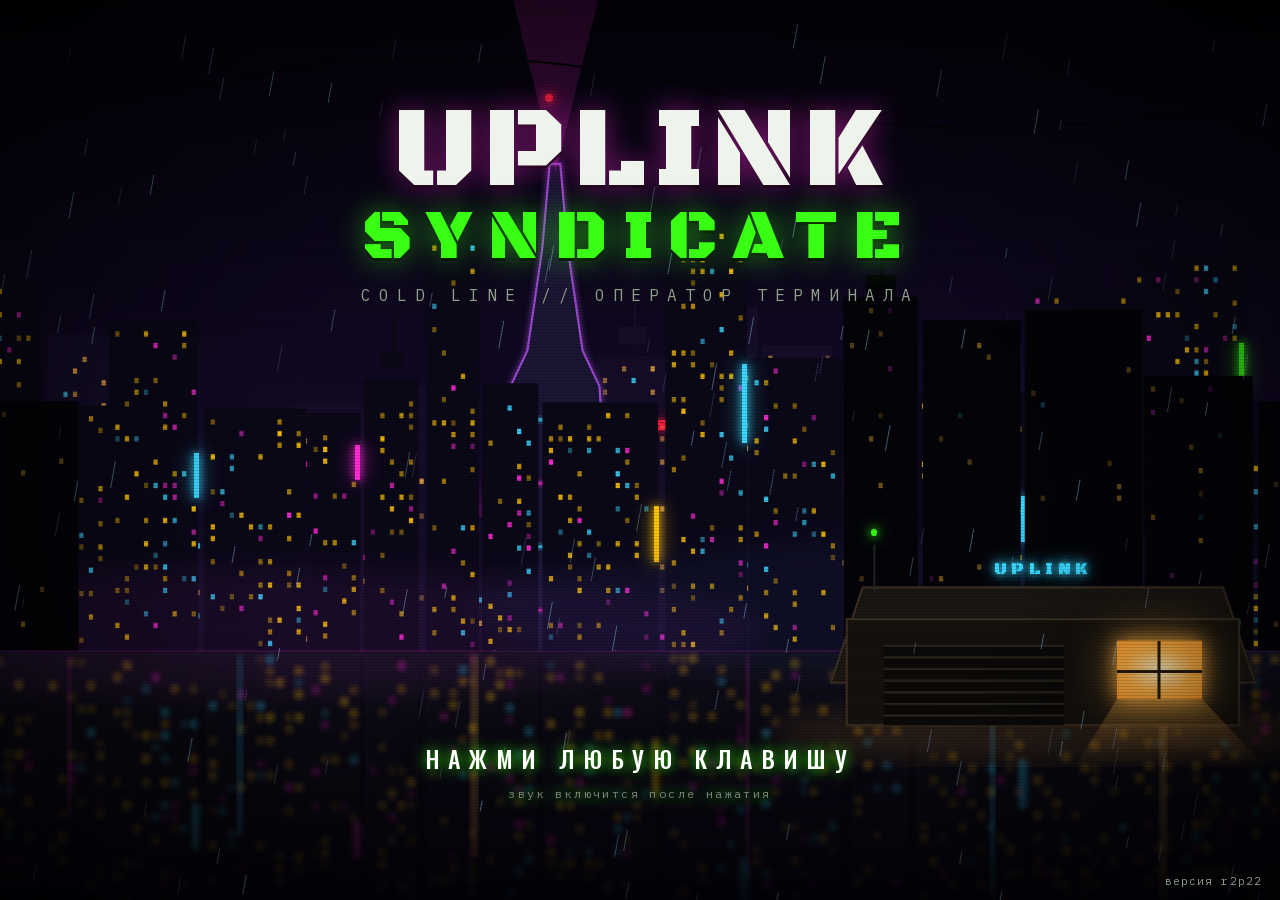
==== commit 87b004ff: "Add files via upload" ====
--- a/index.html
+++ b/index.html
@@ -2,9 +2,8 @@
 <html lang="ru"><head><meta charset="utf-8"><meta name="viewport" content="width=device-width,initial-scale=1,viewport-fit=cover">
 <title>UPLINK SYNDICATE</title>
 <link rel="icon" href="data:image/svg+xml,%3Csvg xmlns='http://www.w3.org/2000/svg' viewBox='0 0 32 32'%3E%3Crect width='32' height='32' rx='6' fill='%23050505'/%3E%3Cpath d='M7 20c0-7 5-10 9-10s9 3 9 10l-4 2-2-4h-6l-2 4z' fill='%2339ff14'/%3E%3Ccircle cx='16' cy='24' r='2' fill='%23ff2bd6'/%3E%3C/svg%3E">
-<link href="assets/fonts/fonts.css?v=4907422496" rel="stylesheet">
-<link rel="stylesheet" href="ui/kit/kit.css?v=5820a1f02f"><link rel="stylesheet" href="ui/menu/menu.css?v=fb154d596f"><link rel="stylesheet" href="ui/work/work.css?v=0738957de2"><link rel="stylesheet" href="ui/work/cstats.css?v=0a3e488402"><link rel="stylesheet" href="ui/work/followup.css?v=9523fd0bd8"><link rel="stylesheet" href="ui/kit/v2.css?v=80cf6223b1"><link rel="stylesheet" href="ui/menu/menu-v2.css?v=4106524ad1"><link rel="stylesheet" href="ui/work/panel.css?v=8ba60cce43"><link rel="stylesheet" href="ui/work/gamemenu.css?v=63664bb54e"><link rel="stylesheet" href="ui/map/map.css?v=8e0a9137a0"><link rel="stylesheet" href="ui/story/story.css?v=230c737168"><link rel="stylesheet" href="ui/boss/arena.css?v=77acac35c7"><link rel="stylesheet" href="ui/base/base.css?v=fb3240e2d0"><link rel="stylesheet" href="ui/kit/addict.css?v=d321cf2082"><link rel="stylesheet" href="ui/kit/hud5.css?v=4b5e8de893"><link rel="stylesheet" href="ui/kit/hw.css?v=6a5313af87"><link rel="stylesheet" href="ui/under/under.css?v=009d6405a0"><link rel="stylesheet" href="ui/kit/k24.css?v=097d459511">
-<script type="importmap">{"imports":{"./art/base.js":"./art/base.js?v=474c10007a","./art/bosses.js":"./art/bosses.js?v=6c2a884727","./art/city.js":"./art/city.js?v=a8002c732f","./art/guide.js":"./art/guide.js?v=c8cc89f3e8","./art/icons.js":"./art/icons.js?v=79c22ab837","./art/land.js":"./art/land.js?v=3b3b1fdc6c","./art/overrides.js":"./art/overrides.js?v=4dbf6ea7fb","./art/people.js":"./art/people.js?v=f6b2236fca","./art/scenes.js":"./art/scenes.js?v=953140f0e8","./art/world.js":"./art/world.js?v=cb7ed92e7a","./audio/audio.js":"./audio/audio.js?v=d53c276a31","./audio/legacy-sfx.js":"./audio/legacy-sfx.js?v=63515dc832","./audio/music.js":"./audio/music.js?v=a4ab9ea77b","./core/achv.js":"./core/achv.js?v=fe19527782","./core/addict.js":"./core/addict.js?v=29ff598944","./core/allies.js":"./core/allies.js?v=f0c666b795","./core/bosslater.js":"./core/bosslater.js?v=f647954fa8","./core/buffs.js":"./core/buffs.js?v=8e52b70662","./core/calllog.js":"./core/calllog.js?v=ca1d2cfde4","./core/claim.js":"./core/claim.js?v=4e40012d18","./core/collector.js":"./core/collector.js?v=03f217c378","./core/config.js":"./core/config.js?v=14e3def87e","./core/engine.js":"./core/engine.js?v=79f8045dc0","./core/eventbus.js":"./core/eventbus.js?v=645af078cf","./core/flow.js":"./core/flow.js?v=5086e4f106","./core/keys.js":"./core/keys.js?v=36402f47b9","./core/lastdial.js":"./core/lastdial.js?v=25b8707db6","./core/leadsource.js":"./core/leadsource.js?v=76c2d65c63","./core/mapstate.js":"./core/mapstate.js?v=ad62863731","./core/meta.js":"./core/meta.js?v=b74db44a98","./core/missions.js":"./core/missions.js?v=069230ba4c","./core/providers.js":"./core/providers.js?v=e9d956ee09","./core/save.js":"./core/save.js?v=165bad4720","./core/session.js":"./core/session.js?v=2e0fdfd20c","./core/stats.js":"./core/stats.js?v=a2f471fc01","./core/unlock.js":"./core/unlock.js?v=e731b0d892","./core/zlog.js":"./core/zlog.js?v=5b8c5697d5","./dialer/apps-script.js":"./dialer/apps-script.js?v=afb49a75f6","./dialer/dialer.js":"./dialer/dialer.js?v=5c45e7b429","./dialer/geo.js":"./dialer/geo.js?v=b231380149","./dialer/hangup.js":"./dialer/hangup.js?v=5829433742","./dialer/hotkeys.js":"./dialer/hotkeys.js?v=a3e83dd74c","./dialer/queue.js":"./dialer/queue.js?v=1507d4e68c","./dialer/reconcile.js":"./dialer/reconcile.js?v=8247569e7f","./dialer/sheets.js":"./dialer/sheets.js?v=956b8c4263","./dialer/statuses.js":"./dialer/statuses.js?v=87477fb606","./dialer/table.js":"./dialer/table.js?v=15702b5f41","./dialer/tempo.js":"./dialer/tempo.js?v=738ae3198e","./dialer/zoom.js":"./dialer/zoom.js?v=45a77794d2","./dialer/zoomcsv.js":"./dialer/zoomcsv.js?v=7ee630fc32","./story/beats.js":"./story/beats.js?v=2034931efa","./story/bosses.js":"./story/bosses.js?v=5ff42927f1","./story/callsign.js":"./story/callsign.js?v=d037678700","./story/guide.js":"./story/guide.js?v=847534791d","./story/items.js":"./story/items.js?v=824f3bdde0","./story/scenes.js":"./story/scenes.js?v=1af88375bd","./story/shelves.js":"./story/shelves.js?v=15366ab16b","./story/systems.js":"./story/systems.js?v=3fdf1b5374","./tests/addict.tests.js":"./tests/addict.tests.js?v=bcc6954a48","./tests/arthooks.tests.js":"./tests/arthooks.tests.js?v=e37a35145d","./tests/dialer.tests.js":"./tests/dialer.tests.js?v=1d160ca792","./tests/dialer2.tests.js":"./tests/dialer2.tests.js?v=82c119d532","./tests/groups.js":"./tests/groups.js?v=804cf5f328","./tests/legacy.tests.js":"./tests/legacy.tests.js?v=e7cf395a05","./tests/s20.tests.js":"./tests/s20.tests.js?v=dd65af24e3","./tests/s28.tests.js":"./tests/s28.tests.js?v=97f120bb7f","./tests/s30.tests.js":"./tests/s30.tests.js?v=ff70fc94be","./tests/s31.tests.js":"./tests/s31.tests.js?v=2da20563b8","./tests/stats.tests.js":"./tests/stats.tests.js?v=1c9cafe4ab","./tests/sys19.tests.js":"./tests/sys19.tests.js?v=f82b75f8fb","./tests/ui.tests.js":"./tests/ui.tests.js?v=82f04adb12","./tests/zoom.tests.js":"./tests/zoom.tests.js?v=ce67c137f3","./ui/base/base.js":"./ui/base/base.js?v=73c317d15a","./ui/boss/arena.js":"./ui/boss/arena.js?v=04c8a72fdb","./ui/kit/ask.js":"./ui/kit/ask.js?v=7c319878c9","./ui/kit/fx.js":"./ui/kit/fx.js?v=8c07f1826b","./ui/map/map.js":"./ui/map/map.js?v=04d2196653","./ui/menu/menu.js":"./ui/menu/menu.js?v=b4b3e71c3c","./ui/story/story.js":"./ui/story/story.js?v=55ff9a8d37","./ui/under/under.js":"./ui/under/under.js?v=0352763d99","./ui/work/addict.js":"./ui/work/addict.js?v=7b5d394c7b","./ui/work/choice.js":"./ui/work/choice.js?v=ca78c3cc81","./ui/work/claimfx.js":"./ui/work/claimfx.js?v=e20918e7c2","./ui/work/collector.js":"./ui/work/collector.js?v=2b685be2e6","./ui/work/comms.js":"./ui/work/comms.js?v=3bafdc7a20","./ui/work/cstats.js":"./ui/work/cstats.js?v=a801163b84","./ui/work/debug.js":"./ui/work/debug.js?v=12c71b1526","./ui/work/dialfx.js":"./ui/work/dialfx.js?v=077612f184","./ui/work/dwin.js":"./ui/work/dwin.js?v=c547c0ff0b","./ui/work/fakezoom.js":"./ui/work/fakezoom.js?v=4d943273e6","./ui/work/feed.js":"./ui/work/feed.js?v=80f2748804","./ui/work/followup.js":"./ui/work/followup.js?v=29591286a5","./ui/work/gamemenu.js":"./ui/work/gamemenu.js?v=23104a5832","./ui/work/hall.js":"./ui/work/hall.js?v=7d756fb6ea","./ui/work/hh.js":"./ui/work/hh.js?v=af97745b3e","./ui/work/hints.js":"./ui/work/hints.js?v=c035a6714e","./ui/work/juice.js":"./ui/work/juice.js?v=66190a528d","./ui/work/keys.js":"./ui/work/keys.js?v=5b725c827f","./ui/work/manualwin.js":"./ui/work/manualwin.js?v=1d0ad57aef","./ui/work/muslib.js":"./ui/work/muslib.js?v=01f8623af1","./ui/work/nag.js":"./ui/work/nag.js?v=6e3eea0850","./ui/work/normwarn.js":"./ui/work/normwarn.js?v=3ea88df8ad","./ui/work/panel.js":"./ui/work/panel.js?v=4f4a0e97bd","./ui/work/proto.js":"./ui/work/proto.js?v=1a29d3aa33","./ui/work/rewardflight.js":"./ui/work/rewardflight.js?v=e04ee08a6b","./ui/work/shiftend.js":"./ui/work/shiftend.js?v=8970ece3d1","./ui/work/switchboard.js":"./ui/work/switchboard.js?v=8ee0b71ac5","./ui/work/tunnel.js":"./ui/work/tunnel.js?v=1789bcdcfd","./ui/work/tutor.js":"./ui/work/tutor.js?v=f29a70f806","./ui/work/warmup.js":"./ui/work/warmup.js?v=ae7206d443","./ui/work/work.js":"./ui/work/work.js?v=97b4142eb0"}}</script>
+<link href="assets/fonts/fonts.css" rel="stylesheet">
+<link rel="stylesheet" href="ui/kit/kit.css"><link rel="stylesheet" href="ui/menu/menu.css"><link rel="stylesheet" href="ui/work/work.css"><link rel="stylesheet" href="ui/work/cstats.css"><link rel="stylesheet" href="ui/work/followup.css"><link rel="stylesheet" href="ui/kit/v2.css"><link rel="stylesheet" href="ui/menu/menu-v2.css"><link rel="stylesheet" href="ui/work/panel.css"><link rel="stylesheet" href="ui/work/gamemenu.css"><link rel="stylesheet" href="ui/map/map.css"><link rel="stylesheet" href="ui/story/story.css"><link rel="stylesheet" href="ui/boss/arena.css"><link rel="stylesheet" href="ui/base/base.css"><link rel="stylesheet" href="ui/kit/addict.css"><link rel="stylesheet" href="ui/kit/hud5.css"><link rel="stylesheet" href="ui/kit/hw.css"><link rel="stylesheet" href="ui/under/under.css"><link rel="stylesheet" href="ui/kit/k24.css">
 </head><body><div id="ct-app"></div>
 <script type="module">import {boot} from './ui/menu/menu.js';window.ct=boot();</script>
 </body></html>
--- a/ui/work/work.css
+++ b/ui/work/work.css
@@ -1 +1,503 @@
-.wk{position:fixed;inset:0;display:grid;grid-template-rows:auto auto 1fr;background:radial-gradient(1200px 500px at 70% -10%,rgba(255,43,214,.1),transparent 60%),radial-gradient(900px 500px at 0% 110%,rgba(57,255,20,.08),transparent 60%),linear-gradient(180deg,#07090a,#050505);color:var(--ct-ink);font-family:var(--ct-text);overflow:hidden}.wk:after{content:"";position:fixed;inset:0;pointer-events:none;background:repeating-linear-gradient(0deg,rgba(255,255,255,.018) 0 1px,transparent 1px 3px);mix-blend-mode:overlay}.wk.fx-off:after{display:none}.wk button{cursor:pointer}.wk kbd{font:500 11px var(--ct-mono);padding:2px 5px;border-radius:3px;background:#0b0f0b;box-shadow:inset 0 0 0 1px #3a4637;color:#a9b8a6;margin-left:6px}.wk-top{display:flex;align-items:center;gap:10px;padding:8px 14px;background:linear-gradient(180deg,#101510,#0a0d0a);box-shadow:inset 0 -1px #243024,0 6px 18px #00000080;z-index:3;min-width:0}.wk-brand{font:400 15px var(--ct-stencil);letter-spacing:.12em;color:var(--ct-green);text-shadow:0 0 10px rgba(57,255,20,.5);white-space:nowrap}.wk-brand b{color:var(--ct-mag);text-shadow:0 0 10px rgba(255,43,214,.5);font-weight:400}.wk-tb{display:inline-flex;align-items:center;gap:6px;border:0;padding:8px 12px;font:500 14px var(--ct-text);color:#d8e6d4;background:linear-gradient(180deg,#232a22,#121711);clip-path:polygon(8px 0,100% 0,100% calc(100% - 8px),calc(100% - 8px) 100%,0 100%,0 8px);box-shadow:inset 0 1px #ffffff1f,inset 0 0 0 1px #34402f;white-space:nowrap}.wk-tb:hover{filter:brightness(1.3)}.wk-tb:active{transform:translateY(2px)}.wk-tb.icon{padding:8px 11px;font-size:17px;line-height:1}.wk-sp{flex:1;min-width:0}.wk-leds{display:flex;gap:12px;align-items:center;font:500 12px var(--ct-mono);color:#93a291;white-space:nowrap;overflow:hidden}.wk-led{display:inline-flex;align-items:center;gap:6px}.wk-led i{width:8px;height:8px;border-radius:50%;background:#2a332a;box-shadow:0 0 0 1px #000}.wk-led.ok i{background:var(--ct-green);box-shadow:0 0 8px var(--ct-green)}.wk-led.warn i{background:var(--ct-amber);box-shadow:0 0 8px var(--ct-amber)}.wk-led.bad i{background:var(--ct-red);box-shadow:0 0 8px var(--ct-red)}.wk-tempo{font:500 13px var(--ct-mono);color:var(--ct-green);white-space:nowrap}.wk-tempo.hot{color:#ff7a1a;text-shadow:0 0 8px rgba(255,120,30,.6)}.wk-tempo.low{color:var(--ct-amber)}.wk-hud{position:relative;display:grid;grid-template-columns:auto 1fr auto auto;gap:14px;align-items:center;padding:8px 14px;background:linear-gradient(180deg,#0b0f0b,#080a08);box-shadow:inset 0 -1px #1d261d;z-index:2}.wk-streak{display:flex;align-items:center;gap:10px;min-width:0}.wk-ring{position:relative;width:46px;height:46px;flex:none}.wk-ring svg{width:46px;height:46px;transform:rotate(-90deg)}.wk-ring circle{fill:none;stroke-width:5}.wk-ring .bg{stroke:#182018}.wk-ring .fg{stroke:var(--ct-green);stroke-linecap:round;transition:stroke-dashoffset .25s linear,stroke .2s;filter:drop-shadow(0 0 4px rgba(57,255,20,.6))}.wk-ring b{position:absolute;inset:0;display:grid;place-items:center;font:500 12px var(--ct-mono);color:#cfe8c9}.wk-streak.hurry .fg{stroke:var(--ct-red);filter:drop-shadow(0 0 6px var(--ct-red))}.wk-streak.hurry .wk-ring{animation:wkPulse .5s infinite alternate}.wk-streak.online .fg{stroke:var(--ct-cyan);filter:drop-shadow(0 0 5px var(--ct-cyan))}.wk-streak.lost .fg,.wk-streak.idle .fg{stroke:#3a453a;filter:none}@keyframes wkPulse{to{transform:scale(1.08)}}.wk-sk{line-height:1.05;min-width:0}.wk-sk .n{font:400 20px var(--ct-display);letter-spacing:.06em;white-space:nowrap}.wk-sk .n em{font-style:normal;color:var(--ct-green);margin-left:6px;text-shadow:0 0 10px rgba(57,255,20,.6)}.wk-sk .s{font:500 11px var(--ct-mono);color:#8b968a;white-space:nowrap}.wk-res{display:flex;gap:14px;font:500 15px var(--ct-mono);white-space:nowrap}.wk-res .x{color:var(--ct-green)}.wk-res .m{color:var(--ct-amber)}.wk-res .debt{color:var(--ct-red);font-size:12px}.wk-dist{min-width:150px}.wk-dist .lbl{font:400 12px var(--ct-display);letter-spacing:.08em;color:#cfd9cd;white-space:nowrap;overflow:hidden;text-overflow:ellipsis}.wk-dist .bar{height:6px;background:#141a14;margin-top:5px;box-shadow:inset 0 0 0 1px #000}.wk-dist .bar i{display:block;height:100%;background:linear-gradient(90deg,var(--ct-green),#b6ff8a);box-shadow:0 0 8px #39ff1480;transition:width .5s var(--ct-ease)}.wk-dist .day{font:500 11px var(--ct-mono);color:#8b968a;margin-top:4px;white-space:nowrap}.wk-banner{grid-column:1/-1;display:none;align-items:center;gap:10px;padding:8px 14px;font:500 14px var(--ct-text)}.wk-banner.on{display:flex}.wk-banner.pause{background:linear-gradient(90deg,#3a2a05,#1d1503);color:var(--ct-amber);box-shadow:inset 0 0 0 1px #6b4f0a}.wk-banner.app{background:linear-gradient(90deg,#3a2f05,#1b1603);color:#ffe27a;box-shadow:inset 0 0 0 1px #7a6410}.wk-banner b{font:500 16px var(--ct-mono)}.wk-banner button{margin-left:auto}.wk-main{display:grid;grid-template-columns:minmax(380px,1.15fr) minmax(320px,1fr) var(--padw,0px);gap:14px;padding:12px 14px;min-height:0;overflow:hidden}.wk-col{min-height:0;overflow:auto;scrollbar-width:thin;scrollbar-color:#2c372b transparent}.wk-card{padding:18px 20px 16px}.wk-card2{margin-top:10px;padding:12px 20px 14px}.wk-card2 .wk-lbl:first-child{margin-top:0}.wk-biz{font:400 clamp(22px,2.3vw,32px)/1.08 var(--ct-display);letter-spacing:.02em;margin:0 0 8px;color:#f1f7ef;overflow-wrap:anywhere}.wk-meta{display:flex;flex-wrap:wrap;gap:6px;align-items:center;margin-bottom:12px}.wk-chip{display:inline-flex;align-items:center;gap:5px;padding:3px 9px;font:500 13px var(--ct-text);color:#c6d4c3;background:#121812;box-shadow:inset 0 0 0 1px #2c3a2b;border-radius:2px}.wk-chip.time{color:var(--ct-amber);box-shadow:inset 0 0 0 1px #5d4708}.wk-chip.time.off{color:#ff8a8a;box-shadow:inset 0 0 0 1px #5d1a1a}.wk-chip.res{color:#111;font-weight:700}.wk-phone{display:flex;align-items:center;gap:12px;flex-wrap:wrap;margin:6px 0 10px}.wk-num{font:500 clamp(17px,1.7vw,22px) var(--ct-mono);letter-spacing:.02em;color:#a1afa0;user-select:all}.wk-dial{position:relative;display:inline-flex;align-items:center;gap:10px;border:0;padding:12px 22px;font:400 18px var(--ct-display);letter-spacing:.1em;color:#eaffdf;background:linear-gradient(180deg,#46a51f,#1f5a0e 60%,#0f3a07);clip-path:polygon(10px 0,100% 0,100% calc(100% - 10px),calc(100% - 10px) 100%,0 100%,0 10px);box-shadow:inset 0 1px #ffffff4d,inset 0 -4px #082a04;text-shadow:0 0 10px rgba(57,255,20,.7)}.wk-dial:active{transform:translateY(3px)}.wk-dial.on{background:linear-gradient(180deg,#1b6f8a,#0c3a4a);text-shadow:0 0 10px var(--ct-cyan)}.wk-dial .osc{width:54px;height:22px}.wk-dial .osc path{fill:none;stroke:#c9ffb8;stroke-width:2}.wk-hang{width:52px;height:52px;border-radius:50%;border:0;flex:none;display:grid;place-items:center;background:radial-gradient(circle at 35% 30%,#7a7a7a,#3a3a3a 60%,#1a1a1a);box-shadow:0 4px #0a0a0a,inset 0 2px 3px #ffffff40;transition:.15s}.wk-hang svg{width:24px;height:24px;fill:#ddd}.wk-hang.live{background:radial-gradient(circle at 35% 30%,#ff6b6b,#d0102a 55%,#6a0010);box-shadow:0 4px #3a0008,0 0 18px #ff1f3db3,inset 0 2px 3px #ffffff59}.wk-hang:active{transform:translateY(3px);box-shadow:0 1px #0a0a0a}.wk-links{display:flex;gap:14px;flex-wrap:wrap;margin-bottom:8px}.wk-links a{color:var(--ct-cyan);text-decoration:none;font:500 14px var(--ct-text)}.wk-links a:hover{text-decoration:underline}.wk-ver{font:13px var(--ct-text);color:#9fb09c;margin-bottom:10px}.wk-prep{margin:10px 0;padding:10px 12px;background:linear-gradient(160deg,#ffc4001a,#ffc40008);box-shadow:inset 3px 0 0 var(--ct-amber),inset 0 0 0 1px #ffc40040;font:500 16px/1.4 var(--ct-text);color:#fff1c2;white-space:pre-wrap;max-height:9em;overflow:auto}.wk-prep h4,.wk-lbl{margin:0 0 4px;font:500 11px var(--ct-mono);letter-spacing:.12em;color:#8b968a;text-transform:uppercase}.wk-prep h4{color:var(--ct-amber)}.wk-notes{width:100%;min-height:76px;resize:vertical;padding:10px 12px;font:15px/1.4 var(--ct-text);color:#e8efe6;background:#070907;border:0;box-shadow:inset 0 0 0 1px #2a3328;outline:0}.wk-notes:focus,.wk-in:focus{box-shadow:inset 0 0 0 1px var(--ct-green),0 0 0 1px #39ff1433}.wk-in{width:100%;padding:8px 10px;font:14px var(--ct-text);color:#e8efe6;background:#070907;border:0;box-shadow:inset 0 0 0 1px #2a3328;outline:0}.wk-row2{display:grid;grid-template-columns:1fr;gap:8px;margin-top:10px}.wk-next{margin-top:10px;font:500 12px var(--ct-mono);color:#6f7d6d;white-space:nowrap;overflow:hidden;text-overflow:ellipsis}.wk-stat{padding:14px 14px 10px}.wk-grid{display:grid;grid-template-columns:1fr 1fr;gap:8px}.wk-st{--c:#888;position:relative;display:flex;align-items:center;gap:9px;min-height:46px;border:0;padding:8px 10px;text-align:left;font:500 15px/1.15 var(--ct-text);color:#f2f5f1;background:linear-gradient(180deg,color-mix(in srgb,var(--c) 30%,#141814),color-mix(in srgb,var(--c) 12%,#0a0c0a));box-shadow:inset 0 0 0 1px color-mix(in srgb,var(--c) 55%,#000),inset 0 1px #ffffff1f,inset 0 -3px #00000080;clip-path:polygon(8px 0,100% 0,100% calc(100% - 8px),calc(100% - 8px) 100%,0 100%,0 8px);transition:transform .1s,filter .15s}.wk-st:hover{filter:brightness(1.25)}.wk-st:active{transform:translateY(2px) scale(.99)}.wk-st .k{flex:none;min-width:22px;height:22px;display:grid;place-items:center;font:500 12px var(--ct-mono);background:#00000073;box-shadow:inset 0 0 0 1px #ffffff26;border-radius:3px}.wk-st.cur{box-shadow:inset 0 0 0 2px #fff,0 0 14px color-mix(in srgb,var(--c) 70%,transparent)}.wk-st.sug{animation:wkSug 1s infinite alternate}@keyframes wkSug{to{box-shadow:inset 0 0 0 2px var(--ct-cyan),0 0 16px #3ad7ffb3}}.wk-st.win{--glow:1}.wk-st.skip{--c:#5b6470}.wk-st.small{min-height:38px;font-size:13.5px}.wk-pad{display:flex;flex-direction:column;min-height:0;padding:12px}.wk-pad textarea{flex:1;min-height:220px;width:100%;resize:none;padding:10px;font:15px/1.5 var(--ct-text);color:#e9e2c9;background:#0a0906;border:0;box-shadow:inset 0 0 0 1px #3a3220;outline:0}.wk-pad.hidden{display:none}.wk-st.more-b .chev{margin-left:auto;width:8px;height:8px;border-right:2px solid #c9d3c6;border-bottom:2px solid #c9d3c6;transform:rotate(45deg) translate(-2px,-2px);transition:transform .25s var(--ct-ease)}.wk-st.more-b.on .chev{transform:rotate(225deg) translate(-2px,-2px)}.wk-st.more-b.on{filter:brightness(1.2)}.wk-more{display:none;margin-top:12px}.wk-more.open{display:block;animation:wkMore .28s var(--ct-ease)}@keyframes wkMore{0%{opacity:0;transform:translateY(-6px)}}.wk-more .wk-lbl{margin:0 0 6px}.wk-acts{display:flex;flex-wrap:wrap;gap:6px;margin-top:10px}.wk-acts .wk-tb{flex:1 1 auto;justify-content:center;white-space:nowrap;padding:7px 9px;font-size:13px}.wk-acts .wk-tb kbd{margin-left:5px}.wk-acts .wk-tb:disabled{opacity:.4;cursor:default}.wk-hint{margin-top:12px;font:11px/1.5 var(--ct-mono);color:#5f6c5d}.wk-flow{position:relative;align-self:stretch;min-width:0;min-height:52px;pointer-events:none;display:flex;flex-direction:column;align-items:center;justify-content:center}.wk-flow-w{position:relative;width:100%;height:32px}.wk-fl{--p:0;position:absolute;inset:0;display:flex;align-items:center;justify-content:center;white-space:nowrap;animation:wkFlIn .6s cubic-bezier(.16,1,.3,1) both;will-change:transform,opacity;transition:opacity 1.2s ease}.wk-fl b{display:inline-block;font:400 calc(20px + 7px*var(--p)) var(--ct-display);letter-spacing:calc(.1em + .08em*var(--p));text-transform:uppercase;background:linear-gradient(100deg,var(--c1) 0%,var(--c2) 45%,#fff 50%,var(--c2) 55%,var(--c1) 100%) 0 0/250% 100%;-webkit-background-clip:text;background-clip:text;color:transparent;filter:hue-rotate(var(--h,0deg)) drop-shadow(0 0 calc(4px + 10px*var(--p)) color-mix(in srgb,var(--c2) 55%,transparent));animation:wkFlSweep 1.1s ease-out .1s both}.wk-fl.t3 b,.wk-fl.t4 b{font-size:calc(23px + 7px*var(--p))}.wk-fl.big b{font-size:clamp(24px,2.9vw,36px);letter-spacing:.12em}.wk-fl.big{animation:wkFlBig .8s cubic-bezier(.2,1.25,.3,1) both}.wk-fl.rest{opacity:.38}.wk-fl.gone{animation:wkFlOut .5s ease-in forwards}@keyframes wkFlIn{0%{opacity:0;transform:translateY(10px) scale(.9)}55%{opacity:1;transform:translateY(-1px) scale(1.03)}to{opacity:1;transform:none}}@keyframes wkFlBig{0%{opacity:0;transform:scale(1.7)}55%{opacity:1;transform:scale(.96)}to{opacity:1;transform:none}}@keyframes wkFlOut{to{opacity:0;transform:translateY(-8px) scale(1.04)}}@keyframes wkFlSweep{0%{background-position:100% 0}to{background-position:0 0}}.wk-flow-p{display:flex;gap:16px;align-items:center;justify-content:center;height:18px;font:500 11px var(--ct-mono);letter-spacing:.08em;color:#8d9a8a;opacity:0;transition:opacity .6s}.wk-flow-p.on{opacity:1}.wk-flow-p .nx{display:flex;align-items:center;gap:7px}.wk-flow-p .nx b{color:#dfe9dc;font-weight:600}.wk-flow-p .pp{display:flex;gap:3px}.wk-flow-p .pp i{width:7px;height:7px;border-radius:50%;box-shadow:inset 0 0 0 1.5px #4a5748;transition:background .3s,box-shadow .3s}.wk-flow-p .pp i.f{background:var(--ct-green);box-shadow:0 0 6px #39ff14b3}.wk-flow-p .od b{color:#ff7be3}.wk-flow-p .od.on{color:#ffb8f0;letter-spacing:.2em}.wk-flow-p .od.on b{color:#fff}.wk-sk .n.punch{animation:wkPunch .42s cubic-bezier(.2,1.6,.4,1)}@keyframes wkPunch{30%{transform:scale(1.16)}}.wk-sk .n{transform-origin:0 60%}.wk-glow{position:fixed;inset:0;z-index:30;pointer-events:none;overflow:hidden}.wk-glow i{position:absolute;opacity:0;transition:opacity 1.6s ease;will-change:opacity}.wk-glow .g{inset:0}.wk-glow .g0{box-shadow:inset 0 0 70px #50c8ff8c,inset 0 0 2px #78dcff80}.wk-glow .g1{box-shadow:inset 0 0 90px #39ff1473,inset 0 0 2px #78ff5a8c}.wk-glow .g2{box-shadow:inset 0 0 120px #ffbe287a,inset 0 0 3px #ffd25ab3}.wk-glow .g3{box-shadow:inset 0 0 140px #ff50287a,inset 0 0 4px #ff7850bf}.wk-glow .au{left:-20vw;width:80vw;height:46vh;bottom:-30vh;border-radius:50%;will-change:transform,opacity;transition:opacity 2s ease}.wk-glow .a1{background:radial-gradient(closest-side,rgba(255,170,40,.55),transparent);animation:wkAu 13s ease-in-out infinite alternate}.wk-glow .a2{left:40vw;background:radial-gradient(closest-side,rgba(255,60,120,.45),transparent);animation:wkAu2 17s ease-in-out infinite alternate}@keyframes wkAu{to{transform:translate(40vw)}}@keyframes wkAu2{to{transform:translate(-35vw)}}.wk-glow .o{inset:0}.wk-glow .o1{box-shadow:inset 0 0 0 3px #ff2bd6,inset 0 0 90px #ff2bd680}.wk-glow .o2{box-shadow:inset 0 0 0 3px #3ad7ff,inset 0 0 90px #3ad7ff80}.wk-glow .o3{box-shadow:inset 0 0 0 3px #ffd84a,inset 0 0 90px #ffd84a80}.wk-glow.od .o{animation:wkOd 3.6s linear infinite}.wk-glow.od .o2{animation-delay:-1.2s}.wk-glow.od .o3{animation-delay:-2.4s}@keyframes wkOd{0%,to{opacity:0}17%,50%{opacity:1}67%{opacity:0}}.wk.fx-off~.wk-glow{display:none}@media (prefers-reduced-motion:reduce){.wk-glow .au,.wk-glow.od .o,.wk-fl,.wk-fl b{animation:none}}.wk-empty{grid-column:1/-1;display:grid;place-items:center;padding:20px}.wk-empty .ct-panel{max-width:560px;width:100%;padding:28px}.wk-empty h2{margin:0 0 6px;font:400 26px var(--ct-stencil);letter-spacing:.1em;color:var(--ct-red);text-shadow:0 0 14px rgba(255,31,61,.5)}.wk-empty p{color:#b9c6b6;font:15px/1.5 var(--ct-text)}.wk-ov{position:fixed;inset:0;z-index:20;display:none;background:#020302c7;backdrop-filter:blur(3px)}.wk-ov.open{display:grid;place-items:center;animation:wkIn .22s var(--ct-ease)}@keyframes wkIn{0%{opacity:0;transform:scale(.97)}}.wk-win{width:min(1100px,96vw);height:min(820px,94dvh);display:grid;grid-template-rows:auto 1fr;padding:0;overflow:hidden}.wk-win.sm{width:min(560px,94vw);height:auto;max-height:92dvh}.wk-wh{display:flex;align-items:center;gap:10px;padding:14px 18px;box-shadow:inset 0 -1px #243024}.wk-wh h3{margin:0;font:400 18px var(--ct-display);letter-spacing:.14em;color:#e8f3e5}.wk-x{margin-left:auto;width:38px;height:38px;border:0;font:400 20px var(--ct-mono);color:#ffb3bd;background:linear-gradient(180deg,#3a1218,#1d080b);box-shadow:inset 0 0 0 1px #6a1c28;clip-path:polygon(6px 0,100% 0,100% calc(100% - 6px),calc(100% - 6px) 100%,0 100%,0 6px)}.wk-x:hover{filter:brightness(1.4)}.wk-wb{overflow:auto;min-height:0;padding:14px 18px 18px}.wk-set{display:grid;grid-template-columns:200px 1fr;min-height:0;height:100%}.wk-nav{display:flex;flex-direction:column;gap:4px;padding:12px;box-shadow:inset -1px 0 #1d261d;overflow:auto}.wk-nav button{border:0;text-align:left;padding:9px 12px;background:none;color:#a9b7a6;font:500 14px var(--ct-text);clip-path:polygon(6px 0,100% 0,100% 100%,0 100%,0 6px)}.wk-nav button.on{background:linear-gradient(90deg,rgba(57,255,20,.18),transparent);color:#eaffdf;box-shadow:inset 3px 0 0 var(--ct-green)}.wk-sec{overflow:auto;padding:14px 20px 24px;min-height:0}.wk-sec h4{margin:16px 0 8px;font:500 11px var(--ct-mono);letter-spacing:.14em;color:#7d8b7b;text-transform:uppercase}.wk-sec h4:first-child{margin-top:0}.wk-opt{display:flex;align-items:center;gap:12px;padding:10px 0;box-shadow:inset 0 -1px #151c15}.wk-opt .t{flex:1;min-width:0}.wk-opt .t b{display:block;font:500 15px var(--ct-text);color:#e3ece1}.wk-opt .t small{display:block;font:13px/1.35 var(--ct-text);color:#859383;margin-top:2px}.ct-switch{position:relative;width:52px;height:28px;flex:none;border:0;border-radius:3px;background:#1a211a;box-shadow:inset 0 0 0 1px #000,inset 0 2px 4px #0009}.ct-switch:after{content:"";position:absolute;top:3px;left:3px;width:22px;height:22px;border-radius:2px;background:linear-gradient(#cfc7b4,#6a6454);box-shadow:0 2px 4px #000;transition:left .18s var(--ct-ease)}.ct-switch.on{background:linear-gradient(90deg,#1f5a0e,#39ff14);box-shadow:inset 0 0 0 1px #000,0 0 10px #39ff1466}.ct-switch.on:after{left:27px}.wk-btn{border:0;padding:9px 14px;font:500 14px var(--ct-text);color:#e1ecdf;background:linear-gradient(180deg,#263024,#141a13);box-shadow:inset 0 0 0 1px #3a4637,inset 0 1px #ffffff1a;clip-path:polygon(7px 0,100% 0,100% calc(100% - 7px),calc(100% - 7px) 100%,0 100%,0 7px);white-space:nowrap}.wk-btn:hover{filter:brightness(1.3)}.wk-btn.pri{background:linear-gradient(180deg,#46a51f,#1f5a0e);color:#eaffdf}.wk-btn.red{background:linear-gradient(180deg,#8a1626,#4a0812);color:#ffe1e5}.wk-btns{display:flex;gap:8px;flex-wrap:wrap}.wk-map{display:grid;grid-template-columns:1fr 1.3fr;gap:6px 12px;align-items:center}.wk-map label{font:14px var(--ct-text);color:#c9d6c6}.wk-log{width:100%;height:220px;font:12px/1.4 var(--ct-mono);color:#9fe3ff;background:#05080a;border:0;box-shadow:inset 0 0 0 1px #16323d;padding:8px}.wk-kv{font:13px var(--ct-mono);color:#9aa79a;line-height:1.7}.wk-kv b{color:#e3ece1;font-weight:500}.wk-pick{display:grid;grid-template-rows:auto auto 1fr auto;gap:10px;min-height:0;height:100%}.wk-chips{display:flex;gap:6px;flex-wrap:wrap;align-items:center}.wk-chips .lb{font:500 11px var(--ct-mono);color:#7d8b7b;letter-spacing:.1em;margin-right:4px;min-width:62px}.wk-chips button{border:0;padding:5px 10px;font:500 13px var(--ct-text);color:#c6d4c3;background:#121812;box-shadow:inset 0 0 0 1px #2c3a2b;border-radius:2px}.wk-chips button.on{background:#1f5a0e;color:#eaffdf;box-shadow:inset 0 0 0 1px var(--ct-green)}.wk-list{overflow:auto;min-height:0;box-shadow:inset 0 0 0 1px #1d261d}.wk-li{display:grid;grid-template-columns:1.6fr 1fr 60px 1.3fr;gap:10px;align-items:center;width:100%;border:0;text-align:left;padding:8px 12px;background:none;color:#dfe8dd;font:14px var(--ct-text);box-shadow:inset 0 -1px #131913}.wk-li:hover{background:#39ff1412}.wk-li.now{background:#39ff1424;box-shadow:inset 3px 0 0 var(--ct-green)}.wk-li.done{color:#748072}.wk-li .r{font:12px var(--ct-mono);color:#8b968a;white-space:nowrap;overflow:hidden;text-overflow:ellipsis}.wk-li .p{grid-column:1/-1;font:13px var(--ct-text);color:#ffe39a;margin-top:-2px}.wk-zoom{position:fixed;right:14px;bottom:70px;width:360px;height:560px;z-index:15;padding:0;background:#000;box-shadow:0 0 0 2px #2a3328,0 20px 60px #000}.wk-zoom.hide{left:-10000px;right:auto;opacity:0;pointer-events:none}.wk-zoom iframe{width:100%;height:calc(100% - 34px);border:0;background:#fff}.wk-zoom header{height:34px;display:flex;align-items:center;gap:8px;padding:0 10px;font:500 12px var(--ct-mono);color:#9aa79a;background:#0c100c}.wk-zoom header button{margin-left:auto}.wk-toasts{position:fixed;left:50%;bottom:76px;transform:translate(-50%);display:flex;flex-direction:column;gap:6px;align-items:center;z-index:30;pointer-events:none}.wk-toast{padding:9px 16px;font:500 14px var(--ct-text);color:#eaffdf;background:linear-gradient(180deg,#1a2418,#0d120c);box-shadow:inset 0 0 0 1px #3a5a30,0 8px 24px #000;animation:wkT .25s var(--ct-ease)}.wk-toast.bad{color:#ffd9de;box-shadow:inset 0 0 0 1px #7a1c2a,0 8px 24px #000}.wk-toast.gold{color:#fff3c4;box-shadow:inset 0 0 0 1px #b58a10,0 0 20px #ffc40066}@keyframes wkT{0%{opacity:0;transform:translateY(10px)}}.wk-gain{position:fixed;z-index:31;pointer-events:none;font:500 20px var(--ct-mono);white-space:nowrap;animation:wkGain 1.3s ease-out forwards;text-shadow:0 0 10px currentColor}.wk-gain .x{color:var(--ct-green)}.wk-gain .m{color:var(--ct-amber);margin-left:10px}@keyframes wkGain{0%{opacity:0;transform:translate(-50%,10px) scale(.8)}15%{opacity:1;transform:translate(-50%) scale(1.1)}to{opacity:0;transform:translate(-50%,-60px) scale(1)}}#card{position:relative}.wk-ghost{position:fixed!important;z-index:32;margin:0!important;pointer-events:none;will-change:transform,opacity;transform-origin:50% 50%}.wk-ghost .wk-btns,.wk-ghost button{pointer-events:none}.wk-stamp{--r:-12deg;position:absolute;z-index:5;left:50%;top:46%;pointer-events:none;padding:.08em .42em;border:7px solid var(--c);border-radius:14px;color:var(--c);font-family:var(--ct-stencil);font-weight:400;line-height:1.1;letter-spacing:.08em;white-space:nowrap;text-shadow:0 0 18px color-mix(in srgb,var(--c) 50%,transparent);background:color-mix(in srgb,var(--c) 7%,transparent);box-shadow:0 0 26px color-mix(in srgb,var(--c) 35%,transparent),inset 0 0 18px color-mix(in srgb,var(--c) 22%,transparent);transform:translate(-50%,-50%) rotate(var(--r));opacity:0;animation:wkStp .36s cubic-bezier(.2,1.6,.4,1) forwards}.wk-stamp.free{position:fixed;z-index:33;top:42%}@keyframes wkStp{0%{opacity:0;transform:translate(-50%,-50%) rotate(var(--r)) scale(2.6)}60%{opacity:1;transform:translate(-50%,-50%) rotate(var(--r)) scale(.95)}to{opacity:.96;transform:translate(-50%,-50%) rotate(var(--r)) scale(1)}}.wk-stamp.free{animation:wkStp .36s cubic-bezier(.2,1.6,.4,1) forwards,wkStpOut .5s ease-in 1s forwards}@keyframes wkStpOut{to{opacity:0;transform:translate(-50%,-50%) rotate(var(--r)) scale(1.04)}}.wk-slash{position:fixed;z-index:33;height:3px;pointer-events:none;background:linear-gradient(90deg,transparent,#fff 20%,#fff 80%,transparent);box-shadow:0 0 12px var(--c),0 0 26px var(--c);transform-origin:50% 50%;opacity:0}.wk-px{position:fixed;inset:0;width:100vw;height:100vh;z-index:34;pointer-events:none}.wk-card.wk-enter{animation:wkEnter .45s cubic-bezier(.2,.8,.3,1) .12s both}@keyframes wkEnter{0%{opacity:0;transform:translateY(10px)}}.wk.fx-off .wk-card.wk-enter{animation:none}@container mw (max-width:1199px){.wk-main{grid-template-columns:minmax(340px,1.1fr) minmax(280px,1fr);grid-template-rows:max-content minmax(260px,1fr);overflow-y:auto}.wk-main>.wk-col:nth-child(2){overflow:visible;min-height:max-content}.wk-main>.wk-col:first-child{grid-row:1/3}.wk-pad{grid-column:2;grid-row:2;min-height:260px}.wk-pad textarea{min-height:180px}}@media (max-width:1179px){.wk-hud{grid-template-columns:auto 1fr auto}.wk-dist{display:none}}@media (max-width:759px){.wk-top{gap:6px;padding:6px 8px}.wk-brand,.wk-leds .txt{display:none}.wk-tb{padding:7px 9px;font-size:13px}.wk-hud{grid-template-columns:auto 1fr;gap:10px;padding:6px 8px}.wk-hud>.wk-sp{display:none}.wk-set{grid-template-columns:1fr;grid-template-rows:auto 1fr}.wk-nav{flex-direction:row;overflow-x:auto;box-shadow:inset 0 -1px #1d261d;padding:6px}.wk-nav button{white-space:nowrap;padding:7px 10px}.wk-win{width:100vw;height:100dvh}.wk-zoom{right:8px;left:8px;width:auto;height:70dvh}}@container mw (max-width:699px){.wk-main{display:flex;flex-direction:column;overflow:auto;padding:8px;gap:8px}.wk-main>*{flex:none}.wk-col{display:contents}#card{order:1}#stat{order:2}#card2{order:3;margin-top:0}.wk-pad{order:4}.wk-biz{font-size:22px}.wk-meta{margin-bottom:4px}.wk-card{padding:14px}.wk-stat{padding:10px}.wk-pad{position:static;width:auto;box-shadow:none}.wk-pad textarea{min-height:160px}}@container mw (max-width:420px){.wk-grid{gap:6px}.wk-st{min-height:42px;padding:6px 8px;gap:7px;font-size:13px}.wk-st.small{min-height:36px;font-size:12.5px}}.ic{width:16px;height:16px;fill:none;stroke:currentColor;stroke-width:2;stroke-linecap:round;vertical-align:middle}@media (max-width:520px){.wk-tb .lbl{display:none}}.wk-banner.test{background:linear-gradient(90deg,#3a0d4a,#1a0722);color:#ffb8f6;box-shadow:inset 0 0 0 1px #8a2aa0}.wk-banner.test span{font-size:13px;color:#d9a6d6}.wk-banner.test.on{display:flex}#b-end .lbl-s{display:none}@media (max-width:520px){#b-end .lbl-s{display:inline}}.wk-spoil{position:relative;display:inline-flex;align-items:center;max-width:100%;vertical-align:middle;border-radius:8px;cursor:pointer;isolation:isolate}.wk-spoil .t{transition:filter .45s ease,opacity .45s ease}.wk-spoil:not(.on) .t{filter:blur(5px) saturate(.4);opacity:.45;user-select:none;pointer-events:none}.wk-sl{position:absolute;inset:0;display:flex;align-items:center;justify-content:center;gap:6px;min-width:max-content;padding:0 10px;border-radius:8px;background:linear-gradient(180deg,#121814b8,#0a0e0cd1);box-shadow:inset 0 0 0 1px #9fe8ff38,0 2px 10px #00000059;backdrop-filter:blur(2px);font:600 12px var(--ct-text);color:#cfe4ea;white-space:nowrap;transition:opacity .4s ease,transform .4s ease}.wk-spoil.k-a{display:flex;width:100%;min-height:26px}.wk-spoil.k-a:not(.on) .t{overflow:hidden;white-space:nowrap;text-overflow:clip;max-width:100%}.wk-spoil.k-a .wk-sl{justify-content:flex-start;inset:0;min-width:0;height:auto;min-height:26px}.wk-sl svg{width:15px;height:15px;color:#9fe8ff;flex:none}.wk-sl b{font-weight:600}.wk-sl em{font-style:normal;font-weight:500;color:#7f97a0;font-size:11px;letter-spacing:.02em}.wk-spoil:not(.on):hover .wk-sl{box-shadow:inset 0 0 0 1px #9fe8ff8c,0 0 16px #9fe8ff2e;color:#fff}.wk-spoil:not(.on):hover .wk-sl em{color:#9fe8ff}.wk-sl.out{opacity:0;transform:scale(.92)}.wk-spoil.k-a .wk-sl.out{transform:scale(.98)}.wk-spoil.on{cursor:auto}.wk-spoil:focus-visible{outline:2px solid #9fe8ff;outline-offset:2px}.wk.fx-off .wk-spoil .t,.wk.fx-off .wk-sl{transition:none}.wk-toast{animation:wkTin .32s cubic-bezier(.2,.9,.3,1) both;will-change:transform,opacity}.wk-toast.out{animation:wkTout .3s ease-in forwards}@keyframes wkTin{0%{opacity:0;transform:translateY(12px) scale(.97)}}@keyframes wkTout{to{opacity:0;transform:translateY(-6px) scale(.98)}}.wk-rw{--a:#7dff6a;position:fixed;z-index:35;right:18px;top:64px;display:flex;align-items:center;gap:12px;min-width:250px;max-width:min(360px,90vw);padding:12px 16px 12px 12px;background:linear-gradient(100deg,color-mix(in srgb,var(--a) 16%,#0b0f0c),#0a0c0b 70%);box-shadow:inset 0 0 0 1px color-mix(in srgb,var(--a) 45%,transparent),0 14px 40px #000000a6,0 0 30px color-mix(in srgb,var(--a) 18%,transparent);border-radius:10px;pointer-events:none;animation:wkRwIn .55s cubic-bezier(.2,1.3,.35,1) both;will-change:transform,opacity}.wk-rw.r-r{--a:#ffb020}.wk-rw.r-l{--a:#ff3b6b}.wk-rw .ic{flex:none;width:44px;height:44px;animation:wkRwMedal .7s cubic-bezier(.2,1.5,.4,1) .12s both}.wk-rw svg{width:44px;height:44px}.wk-rw .rb{fill:color-mix(in srgb,var(--a) 55%,#222)}.wk-rw .md{fill:var(--a)}.wk-rw .in{fill:color-mix(in srgb,var(--a) 60%,#000)}.wk-rw .stp{fill:#fff}.wk-rw .k{font:600 10.5px var(--ct-mono);letter-spacing:.18em;text-transform:uppercase;color:var(--a)}.wk-rw .k em{font-style:normal;color:#8b968a;margin-left:6px;letter-spacing:.05em}.wk-rw .n{margin-top:2px;font:400 19px/1.1 var(--ct-display);letter-spacing:.04em;color:#f3f7f1}.wk-rw .s{margin-top:3px;font:13px/1.3 var(--ct-text);color:#a9b5a6}@keyframes wkRwIn{0%{opacity:0;transform:translate(40px) scale(.96)}}@keyframes wkRwMedal{0%{transform:scale(.3) rotate(-30deg);opacity:0}}#b-set.wk-catch{animation:wkCatch .5s cubic-bezier(.2,1.4,.4,1)}@keyframes wkCatch{30%{transform:scale(1.18);box-shadow:0 0 18px var(--ct-green)}}.wk-tend{margin-left:10px;padding:6px 10px;font-size:12.5px;color:#cbb8ff;box-shadow:inset 0 0 0 1px #4b3a78;opacity:.45;transition:opacity .2s}.wk-tend.live{opacity:1}.wk{grid-template-rows:auto auto auto 1fr}.wk-dw{position:relative;height:clamp(64px,12vh,112px);overflow:hidden;background:#050607;box-shadow:inset 0 -1px 0 var(--v-line,#1d261d),inset 0 1px #0009;cursor:pointer;transition:height .45s cubic-bezier(.2,.8,.2,1);isolation:isolate}.wk-dw.off{height:0;box-shadow:none}.wk-dw.boss{height:clamp(120px,24vh,220px)}.dw-sc,.dw-l{position:absolute;inset:0}.dw-l{display:flex;align-items:center;justify-content:center;animation:dwDrift calc(34s - var(--z)*4s) ease-in-out infinite alternate}.dw-t{position:relative;flex:none;height:240%;aspect-ratio:16/9;transform:translateY(-5%)}.dw-t.m{transform:translateY(-5%) scaleX(-1)}.dw-t .sc-l{position:absolute;width:100%;height:100%;inset:0;animation:none}.wk-dw.boss .dw-t{height:190%;transform:translateY(-12%)}.wk-dw.boss .dw-t.m{transform:translateY(-12%) scaleX(-1)}@keyframes dwDrift{0%{transform:translate(calc(var(--z)*-8px))}to{transform:translate(calc(var(--z)*8px))}}.dw-shade{position:absolute;inset:0;pointer-events:none;background:linear-gradient(90deg,rgba(5,6,7,.92) 0,rgba(5,6,7,.55) 22%,transparent 46%,transparent 80%,rgba(5,6,7,.5)),linear-gradient(0deg,rgba(5,6,7,.55),transparent 40%)}.wk-dw.boss .dw-sc{filter:brightness(.45) saturate(.75)}.wk-dw.boss .dw-shade{background:radial-gradient(40% 90% at 72% 60%,rgba(255,31,61,.22),transparent 70%),linear-gradient(90deg,rgba(5,6,7,.92),rgba(5,6,7,.4) 30%,transparent 55%)}.wk-dw.fin .dw-shade{background:radial-gradient(40% 90% at 72% 60%,rgba(255,196,0,.26),transparent 70%),linear-gradient(90deg,rgba(5,6,7,.92),rgba(5,6,7,.4) 30%,transparent 55%)}.dw-lb{position:absolute;left:0;right:0;height:10px;background:#000;z-index:3}.dw-lb.t{top:0}.dw-lb.b{bottom:0}.dw-info{position:absolute;left:16px;top:50%;transform:translateY(-50%);display:flex;gap:10px;align-items:center;z-index:4;pointer-events:none}.dw-info .crest{width:30px;height:36px;flex:none;filter:drop-shadow(0 2px 6px rgba(0,0,0,.7))}.dw-info small{display:block;font:700 9.5px/1 var(--ct-mono);letter-spacing:.16em;color:var(--v-dim,#9fb3a8)}.dw-info b{display:block;font:900 22px/1.05 var(--ct-display);text-transform:uppercase;color:#fff;text-shadow:0 2px 10px rgba(0,0,0,.8)}.dw-pr,.dw-bn{font:600 11px/1.2 var(--ct-text);color:#cfd8d4}.dw-pr em{font:800 11px var(--ct-mono);font-style:normal;color:#39ff14}.dw-bn{color:#ff6b7f}.wk-dw.fin .dw-bn{color:#ffd45a}.dw-open{position:absolute;right:12px;top:10px;z-index:5;font:700 11px/1 var(--ct-text);text-transform:uppercase;letter-spacing:.05em;color:#fff;background:#050607a6;border:1px solid rgba(255,255,255,.18);border-radius:6px;padding:6px 9px;cursor:pointer;opacity:0;transition:opacity .2s}.wk-dw:hover .dw-open,.dw-open:focus-visible{opacity:1}.wk-dw.boss .dw-open{opacity:1;top:16px}.dw-boss{position:absolute;right:max(12%,300px);bottom:-6%;height:118%;aspect-ratio:460/510;z-index:2}.dw-boss .bs{width:100%;height:100%;overflow:visible}.dw-boss.h-scratch{animation:dwScr .22s}.dw-boss.h-hit{animation:dwHit .38s cubic-bezier(.2,1.4,.4,1)}.dw-boss.h-crit{animation:dwCrit .7s cubic-bezier(.2,1.4,.4,1)}.dw-boss.h-immune{animation:dwImm .5s}@keyframes dwScr{40%{transform:translate(2px)}}@keyframes dwHit{25%{transform:translate(14px) rotate(3deg);filter:brightness(1.8)}}@keyframes dwCrit{0%{filter:brightness(4) saturate(0)}12%{transform:translate(26px) rotate(6deg) scale(.96)}40%{transform:translate(10px,10%) rotate(2deg)}to{transform:none;filter:none}}@keyframes dwImm{30%{filter:drop-shadow(0 0 14px #3ad7ff) brightness(1.4)}}.wk-dw.crit{animation:dwShake .35s}@keyframes dwShake{20%{transform:translate(-4px,2px)}40%{transform:translate(4px,-2px)}60%{transform:translate(-2px,1px)}}.dw-fxl{position:absolute;inset:0;z-index:4;pointer-events:none}.dw-pop{position:absolute;right:calc(max(12%,300px) + 60px);top:28%;font:900 18px/1 var(--ct-display);font-style:normal;color:#fff;text-shadow:0 2px 0 #000;animation:dwPop 1.1s ease-out forwards}.dw-pop.scratch{font-size:12px;color:#b9c2c8}.dw-pop.hit{color:#ffd45a}.dw-pop.crit{font-size:28px;color:#ff1f3d;text-shadow:0 0 12px rgba(255,31,61,.7),0 2px 0 #000}.dw-pop.immune{color:#3ad7ff}@keyframes dwPop{0%{opacity:0;transform:translateY(8px) scale(.6)}15%{opacity:1;transform:scale(1.15)}to{opacity:0;transform:translateY(-26px)}}.dw-hp{position:absolute;left:16px;right:calc(max(12%,300px) + 200px);bottom:20px;height:10px;z-index:4;background:#0009;box-shadow:0 0 0 1px #ffffff2e;border-radius:2px;max-width:520px}.dw-hpf{position:absolute;left:0;top:0;bottom:0;width:calc(var(--hp,1)*100%);background:linear-gradient(90deg,#8a0f20,#ff1f3d);box-shadow:0 0 10px #ff1f3d99;transition:width .45s cubic-bezier(.2,.8,.2,1)}.dw-hp.fin .dw-hpf{background:#ffd45a;width:3%;animation:dwFin 1s ease-in-out infinite}@keyframes dwFin{50%{opacity:.4}}.dw-seg{position:absolute;top:-2px;bottom:-2px;width:2px;background:#050607}.dw-hp em{position:absolute;left:0;bottom:14px;font:800 9.5px/1 var(--ct-mono);font-style:normal;letter-spacing:.14em;color:#ff6b7f}.dw-hp.fin em{color:#ffd45a}.wk-dw.boss .dw-info{top:16px;transform:none}@media (max-width:700px){.wk-dw{--dwmax:clamp(110px,22vh,180px)}.wk-dw.boss{height:max(calc(var(--dwmax)*var(--dwk,.4)),132px)}.dw-info b{font-size:17px}.dw-info .crest{width:24px;height:29px}.dw-boss{right:2%}.dw-hp{right:42%}.dw-open{display:none}}.fx-off .wk-dw *{animation:none!important;transition:none!important}@media (prefers-reduced-motion:reduce){.wk-dw *{animation:none!important}}body[data-stamp=iron] .wk-stamp{border-style:double;border-width:9px;filter:contrast(1.2);background:repeating-linear-gradient(45deg,transparent 0 3px,rgba(0,0,0,.18) 3px 4px);text-shadow:1px 1px 0 rgba(0,0,0,.6)}body[data-stamp=neon] .wk-stamp{background:#00000040;box-shadow:0 0 10px var(--c),0 0 26px var(--c),inset 0 0 12px var(--c);text-shadow:0 0 8px var(--c),0 0 18px var(--c)}body[data-stamp=gold] .wk-stamp{border-color:#ffd45a;box-shadow:0 0 0 3px #7a5200,inset 0 0 0 3px #7a5200,0 0 22px #ffd45a73;background:linear-gradient(115deg,#ffd45a14 30%,#ffffff59 48%,#ffd45a14 62%);text-shadow:0 1px 0 #7a5200}.tut{position:fixed;inset:0;z-index:60;animation:tutIn .3s ease-out both}.tut.out{animation:tutOut .25s ease-in forwards}@keyframes tutIn{0%{opacity:0}}@keyframes tutOut{to{opacity:0}}.tut-dim{position:absolute;inset:0;width:100%;height:100%}.tut-hole{transition:x .35s cubic-bezier(.2,.8,.3,1),y .35s cubic-bezier(.2,.8,.3,1),width .35s cubic-bezier(.2,.8,.3,1),height .35s cubic-bezier(.2,.8,.3,1)}.tut-ring{position:absolute;pointer-events:none;border-radius:12px;box-shadow:0 0 0 2px #39ff14,0 0 24px #39ff1473;transition:all .35s cubic-bezier(.2,.8,.3,1)}.tut-ring i{position:absolute;inset:-2px;border-radius:14px;border:2px solid #39ff14;animation:tutPing 1.6s ease-out infinite}@keyframes tutPing{0%{opacity:.8;transform:scale(1)}to{opacity:0;transform:scale(1.06)}}.tut-card{position:absolute;width:min(380px,calc(100vw - 24px));padding:14px 16px 12px;color:#e8f5e1;font:400 15px/1.45 var(--ct-text);background:linear-gradient(180deg,#141b13,#0b0f0b);border:1px solid #2c3a28;border-radius:12px;box-shadow:0 18px 50px #000,inset 0 1px #ffffff0d;transition:left .35s cubic-bezier(.2,.8,.3,1),top .35s cubic-bezier(.2,.8,.3,1)}.tut.free .tut-card{width:min(460px,calc(100vw - 24px))}.tut-card:before{content:"";position:absolute;left:0;top:14px;bottom:14px;width:3px;border-radius:2px;background:#39ff14;box-shadow:0 0 10px #39ff14}.tut-h{display:flex;align-items:center;gap:8px;margin-bottom:6px}.tut-h b{font:400 15px var(--ct-stencil);letter-spacing:.14em;color:#39ff14}.tut-h em{margin-left:auto;font:500 11px var(--ct-mono);font-style:normal;letter-spacing:.08em;color:#7f9a78;text-transform:uppercase}.tut-g{display:inline-flex;gap:2px;align-items:flex-end;height:14px}.tut-g i{width:3px;background:#39ff14;border-radius:1px;animation:tutEq 1s ease-in-out infinite}.tut-g i:nth-child(1){height:6px}.tut-g i:nth-child(2){height:12px;animation-delay:.2s}.tut-g i:nth-child(3){height:8px;animation-delay:.4s}@keyframes tutEq{50%{transform:scaleY(.4)}}.tut-g i{transform-origin:bottom}.tut-card p{margin:0 0 10px}.tut-need{display:flex;align-items:center;gap:8px;margin:0 0 10px;padding:7px 10px;border-radius:8px;background:#39ff1412;border:1px dashed rgba(57,255,20,.4);font:500 13px var(--ct-text);color:#c9f7b8}.tut-need.shake{animation:tutSh .35s}.tut-need.ok{border-style:solid;background:#39ff1426;color:#39ff14}@keyframes tutSh{25%{transform:translate(-5px)}75%{transform:translate(5px)}}.tut kbd{display:inline-grid;place-items:center;min-width:22px;height:22px;padding:0 5px;border-radius:5px;background:#0a0d0a;border:1px solid #3c5236;border-bottom-width:3px;font:600 12px var(--ct-mono);color:#e8f5e1}.tut-mini{position:relative;margin:0 0 10px;padding:10px 12px;border-radius:9px;background:#0d120c;border:1px solid #26331f;cursor:pointer;overflow:hidden}.tut-mini:hover{border-color:#3c5236}.tm-h{display:flex;flex-direction:column}.tm-h b{font:600 14px var(--ct-text)}.tm-h span{font:500 10px var(--ct-mono);letter-spacing:.08em;text-transform:uppercase;color:#6f8768}.tm-r{display:flex;gap:10px;margin:4px 0 8px;font:500 12px var(--ct-mono);color:#9fb898}.tm-b{display:flex;align-items:center;gap:6px;font-size:12px;color:#9fb898}.tm-b kbd+span{margin-right:8px}.tut-mini .wk-stamp{top:52%;left:62%}.tut-gain{position:absolute;right:10px;top:8px;font:600 13px var(--ct-mono);color:#39ff14;animation:tutGain 1.3s ease-out forwards;pointer-events:none}@keyframes tutGain{0%{opacity:0;transform:translateY(6px)}20%{opacity:1}to{opacity:0;transform:translateY(-22px)}}.tut-dots{display:flex;gap:4px;margin:0 0 10px}.tut-dots i{flex:1;height:3px;border-radius:2px;background:#26331f}.tut-dots i.p{background:#2f6b22}.tut-dots i.c{background:#39ff14;box-shadow:0 0 6px #39ff14}.tut-b{display:flex;align-items:center;gap:8px}.tut-b>span{flex:1}.tut-b button{padding:7px 12px;border-radius:8px;border:1px solid #2c3a28;background:#121812;color:#e8f5e1;font:500 13px var(--ct-text);cursor:pointer}.tut-b button:hover{border-color:#4b6644}.tut-b .tut-next{background:#39ff14;border-color:#39ff14;color:#061006;font-weight:700}.tut-b .tut-next:disabled{opacity:.35;cursor:not-allowed}.tut-b .tut-skip{border:0;background:none;color:#6f8768;padding:7px 0}.tut-b .tut-skip:hover{color:#e8f5e1}.wk.fx-off~.tut .tut-ring i,.tut-reduce .tut-ring i{animation:none}@media (prefers-reduced-motion:reduce){.tut-ring i,.tut-g i{animation:none}.tut-hole,.tut-ring,.tut-card{transition:none}}.tut-b button{white-space:nowrap}.tut-mini .wk-stamp{left:74%;right:auto;top:36%;font-size:18px!important}.tut-mini .tm-b{position:relative;z-index:6}@media (max-width:520px){.tut-b{gap:6px}.tut-b button{padding:7px 10px;font-size:12.5px}.tut-b .tut-skip{font-size:12px}.tut-card{font-size:14px}}.wk-flow{container:flow/inline-size}.wk-fl{overflow:hidden}.wk-fl b{max-width:100%;overflow:hidden;text-overflow:clip;font-size:min(calc(20px + 7px*var(--p)),5.4cqw)!important;letter-spacing:min(calc(.1em + .08em*var(--p)),.14em)}.wk-fl.big b{font-size:min(clamp(24px,2.9vw,36px),5.8cqw)!important}.wk-flow-r{display:flex;flex-direction:column;align-items:center;gap:5px;width:100%;max-width:760px;min-width:0;justify-content:center}.wk-flow-r .wk-flow-p{flex:none}.wk-spr{--h1:190;--h2:165;position:relative;flex:none;width:100%;max-width:760px;min-width:120px;height:20px;border-radius:99px;background:#0d120d;box-shadow:inset 0 0 0 1px #243024,inset 0 2px 4px #0009;overflow:hidden}.wk-spr i{position:absolute;inset:0 auto 0 0;width:0;border-radius:99px;background:linear-gradient(90deg,hsl(var(--h1) 85% 48%),hsl(var(--h2) 92% 58%));transition:width .5s cubic-bezier(.3,1.3,.5,1),background .5s}.wk-spr i:before{content:"";position:absolute;inset:0;border-radius:inherit;background:linear-gradient(180deg,#ffffff61,#fff0 58%)}.wk-spr i:after{content:"";position:absolute;top:0;right:0;bottom:0;width:16px;border-radius:99px;background:radial-gradient(circle at 70% 50%,#ffffffe6,#fff0 70%)}.wk-spr b{position:absolute;inset:0;display:grid;place-items:center;font:700 11.5px var(--ct-mono);font-variant-numeric:tabular-nums;letter-spacing:.12em;color:#fff;text-shadow:0 1px 3px #000c}.wk-spr u{position:absolute;top:0;bottom:0;width:3px;margin-left:-1px;background:#fff;opacity:.65;box-shadow:0 0 8px #fff;border-radius:2px;display:none;transition:left .25s linear;z-index:2}.wk-spr.ahead i{box-shadow:0 0 14px hsl(var(--h2) 90% 55%);filter:saturate(1.4) brightness(1.12)}.wk-spr.behind i{filter:saturate(.5) brightness(.75)}.wk-spr.heat i{background:repeating-linear-gradient(115deg,#fff0 0 10px,#ffffff3d 10px 20px),linear-gradient(90deg,hsl(var(--h1) 85% 48%),hsl(var(--h2) 92% 58%));background-size:28px 100%,100% 100%;animation:wkSprFlow .8s linear infinite}.wk-spr.heat{animation:wkSprBreathe 2.2s ease-in-out infinite}.wk-spr.tick i{animation:wkSprTick .45s ease-out}.wk-spr.heat.tick i{animation:wkSprFlow .8s linear infinite,wkSprTick .45s ease-out}.wk-spr.pop{animation:wkSprPop 1.6s ease-out}.wk-spr.pop i{filter:brightness(1.7) saturate(1.3)}@keyframes wkSprFlow{to{background-position:28px 0,0 0}}@keyframes wkSprBreathe{0%,to{box-shadow:inset 0 0 0 1px #243024,0 0 6px #ff8c2859}50%{box-shadow:inset 0 0 0 1px #6b3a12,0 0 18px #ffbe50b3}}@keyframes wkSprTick{0%{filter:brightness(1.8)}to{filter:none}}@keyframes wkSprPop{0%{box-shadow:0 0 #ffd84acc}30%{box-shadow:0 0 30px 8px #ffd84a}to{box-shadow:0 0 0 0 transparent}}.wk-sprban{position:fixed;left:50%;top:96px;z-index:55;pointer-events:none;font:400 clamp(26px,4.6vw,50px) var(--ct-display);color:#fff;letter-spacing:.08em;white-space:nowrap;text-shadow:0 0 24px #ffd84a,0 4px 0 #c9871a;opacity:0;transform:translate(-50%);animation:wkSprBan 1.8s ease-out forwards}@keyframes wkSprBan{0%{opacity:0;transform:translate(-50%) scale(.4)}12%{opacity:1;transform:translate(-50%) scale(1.15)}22%{transform:translate(-50%) scale(1)}80%{opacity:1}to{opacity:0;transform:translate(-50%) translateY(-14px)}}.wk-tempo.on{--tc:#7fb6ff;display:flex;align-items:center;gap:8px;padding:4px 10px 4px 8px;border-radius:8px;background:color-mix(in srgb,var(--tc) 9%,#0a0d0a);box-shadow:inset 0 0 0 1px color-mix(in srgb,var(--tc) 40%,transparent);color:var(--tc);text-shadow:none;font:500 12px var(--ct-mono);position:relative;overflow:hidden}.wk-tempo .tb{width:38px;height:5px;border-radius:3px;background:#ffffff14;overflow:hidden;display:block}.wk-tempo .tb i{display:block;height:100%;background:var(--tc);box-shadow:0 0 6px var(--tc);transition:width .8s}.wk-tempo .tn b{font-size:14px;color:#fff}.wk-tempo .tl{font:400 11px var(--ct-display);letter-spacing:.14em}.wk-tempo.t-cold{--tc:#7fb6ff}.wk-tempo.t-cold .tn b{color:#cfe3ff}.wk-tempo.t-warm{--tc:#39ff14}.wk-tempo.t-hot{--tc:#ffd23a;box-shadow:inset 0 0 0 1px color-mix(in srgb,var(--tc) 55%,transparent),0 0 12px #ffd23a40}.wk-tempo.t-fire{--tc:#ff7a1a;background:linear-gradient(100deg,#2a1205,#3d1606 40%,#5a1d05,#3d1606 60%,#2a1205) 0 0/250% 100%;animation:wkTFire 2.2s linear infinite;box-shadow:inset 0 0 0 1px #ff7a1a,0 0 16px #ff781e73}.wk-tempo.t-inferno{--tc:#ff3b6b;background:linear-gradient(100deg,#2a0512,#4a0a1f 35%,#7a1030,#4a0a1f 65%,#2a0512) 0 0/250% 100%;animation:wkTFire 1.2s linear infinite,wkTShake .18s steps(2) infinite;box-shadow:inset 0 0 0 1px #ff3b6b,0 0 22px #ff3b6b99}.wk-tempo.t-fire .tl,.wk-tempo.t-inferno .tl{background:linear-gradient(90deg,#ffd84a,#ff7a1a,#fff,#ff3b6b,#ffd84a) 0 0/200% 100%;-webkit-background-clip:text;background-clip:text;color:transparent;animation:wkTFire 1.4s linear infinite}.wk-tempo.t-fire:after,.wk-tempo.t-inferno:after{content:"";position:absolute;inset:auto 0 0;height:60%;background:radial-gradient(4px 4px at 20% 100%,#ffd84a,transparent),radial-gradient(3px 3px at 55% 100%,#ff7a1a,transparent),radial-gradient(3px 3px at 80% 100%,#fff,transparent);animation:wkTSpark 1s linear infinite;pointer-events:none;opacity:.8}@keyframes wkTFire{to{background-position:-250% 0}}@keyframes wkTShake{50%{transform:translateY(-.5px)}}@keyframes wkTSpark{0%{transform:translateY(0);opacity:.9}to{transform:translateY(-14px);opacity:0}}.wk.fx-off .wk-tempo,.wk.fx-off .wk-tempo:after,.wk.fx-off .wk-spr,.wk.fx-off .wk-spr i{animation:none!important}.wk-sk .s.cd b{color:#fff;font-weight:600}.wk-sk .s.cd.hurry{color:#ff6b6b}.wk-sk .s.cd.hurry b{color:#ff3b3b;animation:wkPulse .5s infinite alternate}.wk-res span{display:inline-block;transition:transform .2s,text-shadow .3s;font-variant-numeric:tabular-nums}.wk-res .roll-up{transform:scale(1.12);text-shadow:0 0 12px currentColor}.wk-res .roll-dn{color:#ff6b6b!important}@container mw (max-width:760px){.wk-spr{min-width:90px}.wk-tempo .tl,.wk-tempo .tb{display:none}}@media (prefers-reduced-motion:reduce){.wk-spr,.wk-spr i,.wk-tempo,.wk-tempo:after,.wk-sprban{animation:none!important}}.wk-dw.enter{animation:dwEnter 1.5s cubic-bezier(.2,.8,.3,1)}.wk-dw.enter .dw-boss{animation:dwBossIn 1.1s cubic-bezier(.2,1.2,.3,1) both}@keyframes dwEnter{0%{filter:brightness(2.4) saturate(1.6)}30%{filter:brightness(1.3)}to{filter:none}}@keyframes dwBossIn{0%{opacity:0;transform:translate(120px) scale(1.3)}60%{opacity:1}to{opacity:1;transform:none}}.wk-bulb{display:inline-block;width:8px;height:8px;border-radius:50%;margin-right:6px;vertical-align:1px;background:#2a2e2c;box-shadow:inset 0 0 0 1px #3a403d;transition:background .6s,box-shadow .6s}.wk-bulb.p1{background:#6b5a1c;box-shadow:0 0 4px #ffc40040}.wk-bulb.p2{background:#d9a300;box-shadow:0 0 6px #ffc40073}.wk-bulb.p3{background:#ffc400;box-shadow:0 0 9px #ffc400b3}.wk-bulb.p4{background:#fff0a8;box-shadow:0 0 12px 2px #ffd650d9;animation:wk-bulb 2.4s ease-in-out infinite}@keyframes wk-bulb{50%{box-shadow:0 0 18px 4px #ffd650f2}}.cm{position:fixed;left:14px;bottom:76px;z-index:29;display:flex;flex-direction:column;gap:8px;pointer-events:none;max-width:min(380px,calc(100vw - 28px))}.cm-c{pointer-events:auto;display:flex;gap:10px;align-items:flex-start;padding:10px 30px 12px 10px;position:relative;background:linear-gradient(180deg,#0a0e0cf5,#050706f7);border:1px solid #243024;border-left:3px solid var(--cmc,#39ff14);clip-path:polygon(0 0,calc(100% - 12px) 0,100% 12px,100% 100%,0 100%);box-shadow:0 10px 28px #0000008c;opacity:0;transform:translate(-24px);transition:opacity .3s,transform .35s cubic-bezier(.2,.8,.2,1)}.cm-c.in{opacity:1;transform:none}.cm-c.out{opacity:0;transform:translate(-14px)}.cm-c.k-lom{--cmc:#ff2bd6}.cm-c.k-council{--cmc:#ff1f3d}.cm-c.k-local{--cmc:#ffc400}.cm-f{flex:0 0 46px;height:46px;display:flex;align-items:center;justify-content:center;background:#050706;border:1px solid #1c241c;overflow:hidden}.cm-f svg{width:100%;height:100%}.cm-c.k-lom .cm-f svg{width:130%;height:130%;margin-top:14px}.cm-tx{min-width:0;flex:1}.cm-tx b{display:block;font:700 10px/1 var(--ct-mono);letter-spacing:.22em;color:var(--cmc,#39ff14);margin:2px 0 6px}.cm-tx p{margin:0;font:500 13.5px/1.38 var(--ct-text);color:#dfe8e3;min-height:1.38em}.cm-c.k-council .cm-tx p{font-family:var(--ct-mono);font-size:12.5px;color:#ffd0d6;text-transform:none}.cm-bar{display:block;height:2px;margin-top:8px;background:#18201a}.cm-bar i{display:block;height:100%;background:var(--cmc,#39ff14);opacity:.6;transform-origin:0 50%;animation:cm-bar var(--dur,6s) linear forwards}@keyframes cm-bar{0%{transform:scaleX(1)}to{transform:scaleX(0)}}.cm-x{position:absolute;right:6px;top:4px;background:none;border:0;color:#6b7a70;font-size:18px;cursor:pointer;padding:2px 6px}.cm-x:hover{color:#fff}.cm-wave{animation:cm-wave 1.1s ease-in-out infinite}@keyframes cm-wave{50%{opacity:.25}}@media (max-width:640px){.cm{inset:6px 8px auto;max-width:none}.cm-c{padding:8px 28px 9px 8px}.cm-f{flex-basis:36px;height:36px}.cm-tx p{font-size:12.5px}}.cm-c.k-boss{--cmc:#ff1f3d}.cm-c.k-boss .cm-tx p{font-style:italic}.wk-flow-p .tk{font-style:normal}@media (max-width:620px){.wk-flow-p{height:auto;min-height:18px;flex-wrap:wrap;gap:2px 10px;text-align:center;line-height:1.25}.wk-flow-p .od{white-space:normal}.wk-flow-p .tk{display:block;font-size:10px;opacity:.85}}.wk-nag{position:fixed;left:50%;top:34%;z-index:8700;transform:translate(-50%,-50%);width:min(620px,92vw);padding:18px 22px;text-align:center;pointer-events:none;background:#0a0404f0;box-shadow:inset 0 0 0 1px #ff3b4e8c,0 0 60px #ff3b4e40;animation:nagIn .35s cubic-bezier(.2,1.5,.4,1)}.wk-nag em{display:block;font:600 11px var(--ct-mono);letter-spacing:.24em;color:#ff6b78;font-style:normal}.wk-nag b{display:block;margin:8px 0;font:700 clamp(18px,2.2vw,26px)/1.25 var(--ct-display);color:#fff;letter-spacing:.02em}.wk-nag span{font:500 12px var(--ct-mono);color:#a98a8d}.wk-nag.l2 b{color:#ffd2d6}.wk-nag.l3{box-shadow:inset 0 0 0 2px #ff3b4e,0 0 90px #ff3b4e66}.wk-nag.l4,.wk-nag.l5{box-shadow:inset 0 0 0 3px #ff3b4e,0 0 140px #ff3b4e8c;animation:nagIn .35s cubic-bezier(.2,1.5,.4,1),nagShake .5s .35s}.wk-nag.out{opacity:0;transition:opacity .4s}@keyframes nagIn{0%{transform:translate(-50%,-50%) scale(.85);opacity:0}to{transform:translate(-50%,-50%) scale(1);opacity:1}}@keyframes nagShake{0%,to{margin-left:0}20%{margin-left:-8px}40%{margin-left:7px}60%{margin-left:-5px}80%{margin-left:3px}}@media (prefers-reduced-motion:reduce){.wk-nag{animation:none}}.wk-list .wk-li{display:block;cursor:pointer;padding:9px 14px;border-radius:0}.wk-li .r1{display:flex;align-items:center;gap:10px;min-width:0}.wk-li .r1 b{font-weight:600;min-width:0;flex:0 1 auto;overflow:hidden;text-overflow:ellipsis;white-space:nowrap;margin-right:auto}.wk-li .nw{flex:none;font:600 10px var(--ct-mono);letter-spacing:.12em;text-transform:uppercase;color:var(--ct-green);border:1px solid rgba(57,255,20,.45);padding:1px 6px;border-radius:4px}.wk-li .sb{--c:#8b93a4;flex:none;max-width:280px;font-size:11.5px;padding:2px 6px 2px 10px;border-radius:99px;background:color-mix(in srgb,var(--c) 18%,transparent);border:1px solid color-mix(in srgb,var(--c) 50%,transparent);color:#eef3ec;overflow:hidden;text-overflow:ellipsis;white-space:nowrap;display:inline-flex;gap:6px;align-items:center}.wk-li .sb .x{font-style:normal;cursor:pointer;opacity:.55;width:16px;height:16px;display:inline-grid;place-items:center;border-radius:50%;font-size:10px}.wk-li .sb .x:hover,.wk-li .sb .x:focus-visible{opacity:1;background:#ffffff24;outline:0}.wk-li .r2{display:flex;gap:10px;color:#8b968a;font-size:12.5px;margin-top:2px;min-width:0;align-items:baseline}.wk-li .r2 span{flex:none}.wk-li .r2 .lt{font:12px var(--ct-mono);color:#7d8a7b}.wk-li .r2 .lt.w{color:#9fe59a}.wk-li .r2 .dt{font:12px var(--ct-mono);color:#6f7b6e}.wk-li .r2 em{font-style:normal;min-width:0;overflow:hidden;text-overflow:ellipsis;white-space:nowrap;color:#a9b4a7}.wk-li .p{font:13px var(--ct-text);color:#ffe39a;margin-top:3px;white-space:nowrap;overflow:hidden;text-overflow:ellipsis}.wk-li.done .r1 b{color:#8e998c}.wk-li.fs{box-shadow:inset 3px 0 #8fe3ff;background:#8fe3ff0f}.wk-li.now.fs{box-shadow:inset 3px 0 0 var(--ct-green)}.wk-li:focus-visible{outline:1px solid var(--ct-green);outline-offset:-1px}.wk-li.more{display:block;text-align:center;color:#8fe3ff;font:500 13px var(--ct-text);padding:10px}.wk-pft{display:flex;justify-content:space-between;gap:12px;font-size:12.5px;color:#7d8a7b}.wk-pft kbd{font:11px var(--ct-mono);border:1px solid #2a352a;border-radius:4px;padding:0 5px;color:#cfe0cc}.wk-pick{grid-template-columns:minmax(0,1fr)}.wk-pick>*{min-width:0}.wk-li .sb .sbt{min-width:0;overflow:hidden;text-overflow:ellipsis}@media (max-width:640px){.wk-li .r2 em,.wk-li .r2 .dt{display:none}.wk-li .sb{max-width:150px}.wk-pick .wk-chips{flex-wrap:nowrap;overflow-x:auto;scrollbar-width:none;padding-bottom:2px}.wk-pick .wk-chips button{flex:none}.wk-pick>div:first-child .wk-btn{flex:1 1 auto;padding:7px 10px;font-size:13px}#p-only{flex-basis:100%;order:3}#p-hide,#p-reset{flex:1 1 40%}}.wk-dw{--dwmax:clamp(120px,30vh,280px);height:calc(var(--dwmax)*var(--dwk,.4))}.wk-dw.boss{height:max(calc(var(--dwmax)*var(--dwk,.4)),clamp(120px,24vh,220px))}.wk-dw.drag{transition:none;cursor:ns-resize}.wk-dw>.dw-sc,.wk-dw>.dw-shade,.wk-dw>.dw-boss,.wk-dw>.dw-hp,.wk-dw>.dw-lb,.wk-dw>.dw-open,.wk-dw>.dw-ctl{transition:opacity .35s}.dw-info{transition:transform .6s cubic-bezier(.55,-.25,.3,1.25),opacity .45s}.wk-dw.mini .dw-info,.wk-dw.off .dw-info{transform:translate(calc(-100% - 40px),-50%);opacity:0}.wk-dw.boss.mini .dw-info,.wk-dw.boss.off .dw-info{transform:translate(calc(-100% - 40px))}.wk-dw.mini .dw-open{display:none}.wk-dw.off{height:24px;cursor:default;box-shadow:inset 0 -1px 0 var(--v-line,#1d261d)}.wk-dw.off>.dw-sc,.wk-dw.off>.dw-shade,.wk-dw.off>.dw-boss,.wk-dw.off>.dw-hp,.wk-dw.off>.dw-lb,.wk-dw.off>.dw-open,.wk-dw.off>.dw-ctl,.wk-dw.off>.dw-grip,.wk-dw.off>.dw-fxl{opacity:0;pointer-events:none}.wk-dw.off>.dw-sc{opacity:.18}.dw-ctl{position:absolute;right:12px;top:10px;z-index:6;width:26px;height:24px;display:grid;place-items:center;color:#fff;background:#050607a6;border:1px solid rgba(255,255,255,.18);border-radius:6px;cursor:pointer;opacity:0}.wk-dw:hover .dw-ctl,.dw-ctl:focus-visible{opacity:1}.wk-dw.boss .dw-ctl{top:16px;opacity:1}.wk-dw .dw-open{right:44px}.dw-grip{position:absolute;left:50%;bottom:0;transform:translate(-50%);width:84px;height:14px;z-index:6;cursor:ns-resize;display:grid;place-items:center;opacity:0;transition:opacity .2s;touch-action:none}.dw-grip i{width:40px;height:4px;border-radius:99px;background:#ffffff8c;box-shadow:0 0 0 1px #00000080}.wk-dw:hover .dw-grip,.dw-grip:focus-visible,.wk-dw.drag .dw-grip{opacity:1}.dw-grip:hover i,.wk-dw.drag .dw-grip i{background:#39ff14;box-shadow:0 0 8px #39ff14b3}.dw-lip{position:absolute;inset:0;z-index:7;display:flex;align-items:center;justify-content:center;gap:8px;border:0;background:linear-gradient(90deg,transparent,rgba(57,255,20,.07),transparent);color:#9fb3a8;font:600 11px/1 var(--ct-mono);letter-spacing:.1em;text-transform:uppercase;cursor:pointer;opacity:0;pointer-events:none;transform:translate(40px);transition:opacity .35s .15s,transform .5s .15s cubic-bezier(.2,.9,.3,1.2)}.wk-dw.off .dw-lip{opacity:1;pointer-events:auto;transform:none}.dw-lip:hover{color:#eaffdf}.dw-lip .dl-a{color:#39ff14;font-size:12px}.wk-dw.off.wait .dw-lip{color:#ffd0d6;background:linear-gradient(90deg,transparent,rgba(255,31,61,.22),transparent);animation:dwWait 1.6s ease-in-out infinite}.wk-dw.off.wait .dw-lip .dl-a{color:#ff1f3d}@keyframes dwWait{50%{background-color:#ff1f3d14}}.wk-dw.unfold{animation:dwUnfold .9s cubic-bezier(.2,.8,.3,1)}@keyframes dwUnfold{0%{filter:brightness(2) saturate(1.4)}to{filter:none}}@media (max-width:700px){.dw-grip{opacity:.7}.dw-ctl{opacity:1}}.wk-rng{display:flex;align-items:center;gap:10px}.wk-rng b{font:600 12px var(--ct-mono);color:#cfe0cc;min-width:40px}.wk-top .wk-tempo.on{flex-shrink:0;min-width:max-content}.wk-tempo .sr{margin-left:2px;flex-shrink:0}@media (max-width:1240px){.wk-tempo .tb{display:none}}@media (max-width:1060px){.wk-tempo .tl,.wk-top .wk-led .txt{display:none}}@media (max-width:620px){.wk-tempo .tn{font-size:11px}.wk-tempo.on{gap:6px;padding:4px 8px}}@media (max-width:640px){#b-end .lbl{display:none}#b-end .lbl-s{display:inline}.wk-top .wk-tb kbd,.wk-top .wk-tb .k{display:none}}.wk-pick .wk-chips{flex-wrap:nowrap;overflow-x:auto;scrollbar-width:thin;padding-bottom:2px}.wk-pick .wk-chips button{flex:none}.wk-li .sb{max-width:min(46%,380px);padding:3px 4px 3px 10px;font:500 12px var(--ct-text)}.wk-li .sb:before{content:"";width:7px;height:7px;border-radius:50%;background:var(--c);flex:none;box-shadow:0 0 6px var(--c)}.wk-li .sb .x{width:18px;height:18px;opacity:.7}.wk-list{border-radius:8px;background:linear-gradient(180deg,#0b0f0b,#090c09)}.wk-li.done{opacity:.78}.wk-li.done:hover{opacity:1}.wk-li .sb{padding:1px 3px 1px 9px;line-height:18px}.wk-li .r1{min-height:22px}.wk-li .r2{margin-top:1px}.wk-nag{top:196px;transform:translate(-50%);padding:12px 20px;width:min(640px,92vw);animation:nagIn .35s cubic-bezier(.2,1.5,.4,1)}.wk-nag b{font-size:clamp(16px,1.7vw,22px);margin:6px 0}@keyframes nagIn{0%{opacity:0;transform:translate(-50%,-10px) scale(.96)}to{opacity:1;transform:translate(-50%) scale(1)}}.wk-spoil:not(.k-a):not(.on){min-width:140px;min-height:26px}.wk-spoil:not(.k-a) .wk-sl{min-width:0;white-space:nowrap;overflow:hidden}#card{container:card/inline-size}
+/* РАБОЧИЙ ЭКРАН (R1 ч.4–6). Весь экран = 100dvh. С ч.6 нижней панели нет: Z, P, X — ряд под сеткой статусов, «Закончить смену» — в верхней полосе. Ширины: ≥1180 полная, 760–1179 средняя, <760 компакт. */
+.wk{position:fixed;inset:0;display:grid;grid-template-rows:auto auto 1fr;background:
+ radial-gradient(1200px 500px at 70% -10%,rgba(255,43,214,.10),transparent 60%),radial-gradient(900px 500px at 0% 110%,rgba(57,255,20,.08),transparent 60%),
+ linear-gradient(180deg,#07090a,#050505);color:var(--ct-ink);font-family:var(--ct-text);overflow:hidden}
+.wk::after{content:"";position:fixed;inset:0;pointer-events:none;background:repeating-linear-gradient(0deg,rgba(255,255,255,.018) 0 1px,transparent 1px 3px);mix-blend-mode:overlay}
+.wk.fx-off::after{display:none}
+.wk button{cursor:pointer}
+.wk kbd{font:500 11px var(--ct-mono);padding:2px 5px;border-radius:3px;background:#0b0f0b;box-shadow:inset 0 0 0 1px #3a4637;color:#a9b8a6;margin-left:6px}
+/* --- верхняя полоса */
+.wk-top{display:flex;align-items:center;gap:10px;padding:8px 14px;background:linear-gradient(180deg,#101510,#0a0d0a);box-shadow:inset 0 -1px 0 #243024,0 6px 18px rgba(0,0,0,.5);z-index:3;min-width:0}
+.wk-brand{font:400 15px var(--ct-stencil);letter-spacing:.12em;color:var(--ct-green);text-shadow:0 0 10px rgba(57,255,20,.5);white-space:nowrap}
+.wk-brand b{color:var(--ct-mag);text-shadow:0 0 10px rgba(255,43,214,.5);font-weight:400}
+.wk-tb{display:inline-flex;align-items:center;gap:6px;border:0;padding:8px 12px;font:500 14px var(--ct-text);color:#d8e6d4;background:linear-gradient(180deg,#232a22,#121711);
+ clip-path:polygon(8px 0,100% 0,100% calc(100% - 8px),calc(100% - 8px) 100%,0 100%,0 8px);box-shadow:inset 0 1px 0 rgba(255,255,255,.12),inset 0 0 0 1px #34402f;white-space:nowrap}
+.wk-tb:hover{filter:brightness(1.3)}.wk-tb:active{transform:translateY(2px)}
+.wk-tb.icon{padding:8px 11px;font-size:17px;line-height:1}
+.wk-sp{flex:1;min-width:0}
+.wk-leds{display:flex;gap:12px;align-items:center;font:500 12px var(--ct-mono);color:#93a291;white-space:nowrap;overflow:hidden}
+.wk-led{display:inline-flex;align-items:center;gap:6px}.wk-led i{width:8px;height:8px;border-radius:50%;background:#2a332a;box-shadow:0 0 0 1px #000}
+.wk-led.ok i{background:var(--ct-green);box-shadow:0 0 8px var(--ct-green)}.wk-led.warn i{background:var(--ct-amber);box-shadow:0 0 8px var(--ct-amber)}.wk-led.bad i{background:var(--ct-red);box-shadow:0 0 8px var(--ct-red)}
+.wk-tempo{font:500 13px var(--ct-mono);color:var(--ct-green);white-space:nowrap}.wk-tempo.hot{color:#ff7a1a;text-shadow:0 0 8px rgba(255,120,30,.6)}.wk-tempo.low{color:var(--ct-amber)}
+/* --- HUD: серия, Overdrive, XP/$, район, счёт дня */
+.wk-hud{position:relative;display:grid;grid-template-columns:auto 1fr auto auto;gap:14px;align-items:center;padding:8px 14px;background:linear-gradient(180deg,#0b0f0b,#080a08);box-shadow:inset 0 -1px 0 #1d261d;z-index:2}
+.wk-streak{display:flex;align-items:center;gap:10px;min-width:0}
+.wk-ring{position:relative;width:46px;height:46px;flex:none}.wk-ring svg{width:46px;height:46px;transform:rotate(-90deg)}
+.wk-ring circle{fill:none;stroke-width:5}.wk-ring .bg{stroke:#182018}.wk-ring .fg{stroke:var(--ct-green);stroke-linecap:round;transition:stroke-dashoffset .25s linear,stroke .2s;filter:drop-shadow(0 0 4px rgba(57,255,20,.6))}
+.wk-ring b{position:absolute;inset:0;display:grid;place-items:center;font:500 12px var(--ct-mono);color:#cfe8c9}
+.wk-streak.hurry .fg{stroke:var(--ct-red);filter:drop-shadow(0 0 6px var(--ct-red))}.wk-streak.hurry .wk-ring{animation:wkPulse .5s infinite alternate}
+.wk-streak.online .fg{stroke:var(--ct-cyan);filter:drop-shadow(0 0 5px var(--ct-cyan))}.wk-streak.lost .fg,.wk-streak.idle .fg{stroke:#3a453a;filter:none}
+@keyframes wkPulse{to{transform:scale(1.08)}}
+.wk-sk{line-height:1.05;min-width:0}.wk-sk .n{font:400 20px var(--ct-display);letter-spacing:.06em;white-space:nowrap}.wk-sk .n em{font-style:normal;color:var(--ct-green);margin-left:6px;text-shadow:0 0 10px rgba(57,255,20,.6)}
+.wk-sk .s{font:500 11px var(--ct-mono);color:#8b968a;white-space:nowrap}
+.wk-res{display:flex;gap:14px;font:500 15px var(--ct-mono);white-space:nowrap}.wk-res .x{color:var(--ct-green)}.wk-res .m{color:var(--ct-amber)}.wk-res .debt{color:var(--ct-red);font-size:12px}
+.wk-dist{min-width:150px}.wk-dist .lbl{font:400 12px var(--ct-display);letter-spacing:.08em;color:#cfd9cd;white-space:nowrap;overflow:hidden;text-overflow:ellipsis}
+.wk-dist .bar{height:6px;background:#141a14;margin-top:5px;box-shadow:inset 0 0 0 1px #000}.wk-dist .bar i{display:block;height:100%;background:linear-gradient(90deg,var(--ct-green),#b6ff8a);box-shadow:0 0 8px rgba(57,255,20,.5);transition:width .5s var(--ct-ease)}
+.wk-dist .day{font:500 11px var(--ct-mono);color:#8b968a;margin-top:4px;white-space:nowrap}
+/* --- плашки */
+.wk-banner{grid-column:1/-1;display:none;align-items:center;gap:10px;padding:8px 14px;font:500 14px var(--ct-text)}
+.wk-banner.on{display:flex}.wk-banner.pause{background:linear-gradient(90deg,#3a2a05,#1d1503);color:var(--ct-amber);box-shadow:inset 0 0 0 1px #6b4f0a}
+.wk-banner.app{background:linear-gradient(90deg,#3a2f05,#1b1603);color:#ffe27a;box-shadow:inset 0 0 0 1px #7a6410}
+.wk-banner b{font:500 16px var(--ct-mono)}.wk-banner button{margin-left:auto}
+/* --- основная область */
+.wk-main{display:grid;grid-template-columns:minmax(380px,1.15fr) minmax(320px,1fr) var(--padw,0px);gap:14px;padding:12px 14px;min-height:0;overflow:hidden}
+.wk-col{min-height:0;overflow:auto;scrollbar-width:thin;scrollbar-color:#2c372b transparent}
+.wk-card{padding:18px 20px 16px}
+.wk-card2{margin-top:10px;padding:12px 20px 14px}.wk-card2 .wk-lbl:first-child{margin-top:0}
+.wk-biz{font:400 clamp(22px,2.3vw,32px)/1.08 var(--ct-display);letter-spacing:.02em;margin:0 0 8px;color:#f1f7ef;overflow-wrap:anywhere}
+.wk-meta{display:flex;flex-wrap:wrap;gap:6px;align-items:center;margin-bottom:12px}
+.wk-chip{display:inline-flex;align-items:center;gap:5px;padding:3px 9px;font:500 13px var(--ct-text);color:#c6d4c3;background:#121812;box-shadow:inset 0 0 0 1px #2c3a2b;border-radius:2px}
+.wk-chip.time{color:var(--ct-amber);box-shadow:inset 0 0 0 1px #5d4708}.wk-chip.time.off{color:#ff8a8a;box-shadow:inset 0 0 0 1px #5d1a1a}
+.wk-chip.res{color:#111;font-weight:700}
+.wk-phone{display:flex;align-items:center;gap:12px;flex-wrap:wrap;margin:6px 0 10px}
+.wk-num{font:500 clamp(17px,1.7vw,22px) var(--ct-mono);letter-spacing:.02em;color:#a1afa0;user-select:all}
+.wk-dial{position:relative;display:inline-flex;align-items:center;gap:10px;border:0;padding:12px 22px;font:400 18px var(--ct-display);letter-spacing:.1em;color:#eaffdf;
+ background:linear-gradient(180deg,#46a51f,#1f5a0e 60%,#0f3a07);clip-path:polygon(10px 0,100% 0,100% calc(100% - 10px),calc(100% - 10px) 100%,0 100%,0 10px);
+ box-shadow:inset 0 1px 0 rgba(255,255,255,.3),inset 0 -4px 0 #082a04;text-shadow:0 0 10px rgba(57,255,20,.7)}
+.wk-dial:active{transform:translateY(3px)}.wk-dial.on{background:linear-gradient(180deg,#1b6f8a,#0c3a4a);text-shadow:0 0 10px var(--ct-cyan)}
+.wk-dial .osc{width:54px;height:22px}.wk-dial .osc path{fill:none;stroke:#c9ffb8;stroke-width:2}
+.wk-hang{width:52px;height:52px;border-radius:50%;border:0;flex:none;display:grid;place-items:center;
+ background:radial-gradient(circle at 35% 30%,#7a7a7a,#3a3a3a 60%,#1a1a1a);box-shadow:0 4px 0 #0a0a0a,inset 0 2px 3px rgba(255,255,255,.25);transition:.15s}
+.wk-hang svg{width:24px;height:24px;fill:#ddd}.wk-hang.live{background:radial-gradient(circle at 35% 30%,#ff6b6b,#d0102a 55%,#6a0010);box-shadow:0 4px 0 #3a0008,0 0 18px rgba(255,31,61,.7),inset 0 2px 3px rgba(255,255,255,.35)}
+.wk-hang:active{transform:translateY(3px);box-shadow:0 1px 0 #0a0a0a}
+.wk-links{display:flex;gap:14px;flex-wrap:wrap;margin-bottom:8px}.wk-links a{color:var(--ct-cyan);text-decoration:none;font:500 14px var(--ct-text)}.wk-links a:hover{text-decoration:underline}
+.wk-ver{font:13px var(--ct-text);color:#9fb09c;margin-bottom:10px}
+.wk-prep{margin:10px 0;padding:10px 12px;background:linear-gradient(160deg,rgba(255,196,0,.10),rgba(255,196,0,.03));box-shadow:inset 3px 0 0 var(--ct-amber),inset 0 0 0 1px rgba(255,196,0,.25);
+ font:500 16px/1.4 var(--ct-text);color:#fff1c2;white-space:pre-wrap;max-height:9em;overflow:auto}
+.wk-prep h4,.wk-lbl{margin:0 0 4px;font:500 11px var(--ct-mono);letter-spacing:.12em;color:#8b968a;text-transform:uppercase}
+.wk-prep h4{color:var(--ct-amber)}
+.wk-notes{width:100%;min-height:76px;resize:vertical;padding:10px 12px;font:15px/1.4 var(--ct-text);color:#e8efe6;background:#070907;border:0;box-shadow:inset 0 0 0 1px #2a3328;outline:0}
+.wk-notes:focus,.wk-in:focus{box-shadow:inset 0 0 0 1px var(--ct-green),0 0 0 1px rgba(57,255,20,.2)}
+.wk-in{width:100%;padding:8px 10px;font:14px var(--ct-text);color:#e8efe6;background:#070907;border:0;box-shadow:inset 0 0 0 1px #2a3328;outline:0}
+.wk-row2{display:grid;grid-template-columns:1fr;gap:8px;margin-top:10px}
+.wk-next{margin-top:10px;font:500 12px var(--ct-mono);color:#6f7d6d;white-space:nowrap;overflow:hidden;text-overflow:ellipsis}
+/* --- статусы */
+.wk-stat{padding:14px 14px 10px}
+.wk-grid{display:grid;grid-template-columns:1fr 1fr;gap:8px}
+.wk-st{--c:#888;position:relative;display:flex;align-items:center;gap:9px;min-height:46px;border:0;padding:8px 10px;text-align:left;font:500 15px/1.15 var(--ct-text);color:#f2f5f1;
+ background:linear-gradient(180deg,color-mix(in srgb,var(--c) 30%,#141814),color-mix(in srgb,var(--c) 12%,#0a0c0a));
+ box-shadow:inset 0 0 0 1px color-mix(in srgb,var(--c) 55%,#000),inset 0 1px 0 rgba(255,255,255,.12),inset 0 -3px 0 rgba(0,0,0,.5);
+ clip-path:polygon(8px 0,100% 0,100% calc(100% - 8px),calc(100% - 8px) 100%,0 100%,0 8px);transition:transform .1s,filter .15s}
+.wk-st:hover{filter:brightness(1.25)}.wk-st:active{transform:translateY(2px) scale(.99)}
+.wk-st .k{flex:none;min-width:22px;height:22px;display:grid;place-items:center;font:500 12px var(--ct-mono);background:rgba(0,0,0,.45);box-shadow:inset 0 0 0 1px rgba(255,255,255,.15);border-radius:3px}
+.wk-st.cur{box-shadow:inset 0 0 0 2px #fff,0 0 14px color-mix(in srgb,var(--c) 70%,transparent)}
+.wk-st.sug{animation:wkSug 1s infinite alternate}@keyframes wkSug{to{box-shadow:inset 0 0 0 2px var(--ct-cyan),0 0 16px rgba(58,215,255,.7)}}
+.wk-st.win{--glow:1}.wk-st.skip{--c:#5b6470}
+.wk-st.small{min-height:38px;font-size:13.5px}
+/* --- шпаргалка */
+.wk-pad{display:flex;flex-direction:column;min-height:0;padding:12px}
+.wk-pad textarea{flex:1;min-height:220px;width:100%;resize:none;padding:10px;font:15px/1.5 var(--ct-text);color:#e9e2c9;background:#0a0906;border:0;box-shadow:inset 0 0 0 1px #3a3220;outline:0}
+.wk-pad.hidden{display:none}
+/* --- «Ещё статусы»: раскрываются под основными, в той же колонке (ч.6) */
+.wk-st.more-b .chev{margin-left:auto;width:8px;height:8px;border-right:2px solid #c9d3c6;border-bottom:2px solid #c9d3c6;transform:rotate(45deg) translate(-2px,-2px);transition:transform .25s var(--ct-ease)}
+.wk-st.more-b.on .chev{transform:rotate(225deg) translate(-2px,-2px)}.wk-st.more-b.on{filter:brightness(1.2)}
+.wk-more{display:none;margin-top:12px}.wk-more.open{display:block;animation:wkMore .28s var(--ct-ease)}@keyframes wkMore{from{opacity:0;transform:translateY(-6px)}}
+.wk-more .wk-lbl{margin:0 0 6px}
+/* --- ряд действий под статусами (как в старом дайлере) */
+.wk-acts{display:flex;flex-wrap:wrap;gap:6px;margin-top:10px}.wk-acts .wk-tb{flex:1 1 auto;justify-content:center;white-space:nowrap;padding:7px 9px;font-size:13px}.wk-acts .wk-tb kbd{margin-left:5px}.wk-acts .wk-tb:disabled{opacity:.4;cursor:default}
+.wk-hint{margin-top:12px;font:11px/1.5 var(--ct-mono);color:#5f6c5d}
+/* --- поток (ч.7): фраза-мысль в середине HUD + шаги до множителя; держится, потом приглушается до следующего статуса */
+.wk-flow{position:relative;align-self:stretch;min-width:0;min-height:52px;pointer-events:none;display:flex;flex-direction:column;align-items:center;justify-content:center}
+.wk-flow-w{position:relative;width:100%;height:32px}
+.wk-fl{--p:0;position:absolute;inset:0;display:flex;align-items:center;justify-content:center;white-space:nowrap;animation:wkFlIn .6s cubic-bezier(.16,1,.3,1) both;will-change:transform,opacity;transition:opacity 1.2s ease}
+.wk-fl b{display:inline-block;font:400 calc(20px + 7px*var(--p)) var(--ct-display);letter-spacing:calc(.1em + .08em*var(--p));text-transform:uppercase;
+ background:linear-gradient(100deg,var(--c1) 0%,var(--c2) 45%,#fff 50%,var(--c2) 55%,var(--c1) 100%) 0 0/250% 100%;-webkit-background-clip:text;background-clip:text;color:transparent;filter:hue-rotate(var(--h,0deg)) drop-shadow(0 0 calc(4px + 10px*var(--p)) color-mix(in srgb,var(--c2) 55%,transparent));
+ animation:wkFlSweep 1.1s ease-out .1s both}
+.wk-fl.t3 b,.wk-fl.t4 b{font-size:calc(23px + 7px*var(--p))}
+.wk-fl.big b{font-size:clamp(24px,2.9vw,36px);letter-spacing:.12em}.wk-fl.big{animation:wkFlBig .8s cubic-bezier(.2,1.25,.3,1) both}
+.wk-fl.rest{opacity:.38}
+.wk-fl.gone{animation:wkFlOut .5s ease-in forwards}
+@keyframes wkFlIn{0%{opacity:0;transform:translateY(10px) scale(.9)}55%{opacity:1;transform:translateY(-1px) scale(1.03)}100%{opacity:1;transform:none}}
+@keyframes wkFlBig{0%{opacity:0;transform:scale(1.7)}55%{opacity:1;transform:scale(.96)}100%{opacity:1;transform:none}}
+@keyframes wkFlOut{to{opacity:0;transform:translateY(-8px) scale(1.04)}}
+@keyframes wkFlSweep{from{background-position:100% 0}to{background-position:0 0}}
+.wk-flow-p{display:flex;gap:16px;align-items:center;justify-content:center;height:18px;font:500 11px var(--ct-mono);letter-spacing:.08em;color:#8d9a8a;opacity:0;transition:opacity .6s}
+.wk-flow-p.on{opacity:1}
+.wk-flow-p .nx{display:flex;align-items:center;gap:7px}.wk-flow-p .nx b{color:#dfe9dc;font-weight:600}
+.wk-flow-p .pp{display:flex;gap:3px}.wk-flow-p .pp i{width:7px;height:7px;border-radius:50%;box-shadow:inset 0 0 0 1.5px #4a5748;transition:background .3s,box-shadow .3s}
+.wk-flow-p .pp i.f{background:var(--ct-green);box-shadow:0 0 6px rgba(57,255,20,.7)}
+.wk-flow-p .od b{color:#ff7be3}.wk-flow-p .od.on{color:#ffb8f0;letter-spacing:.2em}.wk-flow-p .od.on b{color:#fff}
+.wk-sk .n.punch{animation:wkPunch .42s cubic-bezier(.2,1.6,.4,1)}@keyframes wkPunch{30%{transform:scale(1.16)}}
+.wk-sk .n{transform-origin:0 60%}
+/* --- свечение по краям: слой поверх всего, ничего не перехватывает, меняется только opacity (и transform у «сияния» снизу) */
+.wk-glow{position:fixed;inset:0;z-index:30;pointer-events:none;overflow:hidden}
+.wk-glow i{position:absolute;opacity:0;transition:opacity 1.6s ease;will-change:opacity}
+.wk-glow .g{inset:0}
+.wk-glow .g0{box-shadow:inset 0 0 70px rgba(80,200,255,.55),inset 0 0 2px rgba(120,220,255,.5)}
+.wk-glow .g1{box-shadow:inset 0 0 90px rgba(57,255,20,.45),inset 0 0 2px rgba(120,255,90,.55)}
+.wk-glow .g2{box-shadow:inset 0 0 120px rgba(255,190,40,.48),inset 0 0 3px rgba(255,210,90,.7)}
+.wk-glow .g3{box-shadow:inset 0 0 140px rgba(255,80,40,.48),inset 0 0 4px rgba(255,120,80,.75)}
+/* «сияние» у нижнего края на стадиях x1.5 и x2: два мягких пятна медленно плывут */
+.wk-glow .au{left:-20vw;width:80vw;height:46vh;bottom:-30vh;border-radius:50%;will-change:transform,opacity;transition:opacity 2s ease}
+.wk-glow .a1{background:radial-gradient(closest-side,rgba(255,170,40,.55),transparent);animation:wkAu 13s ease-in-out infinite alternate}
+.wk-glow .a2{left:40vw;background:radial-gradient(closest-side,rgba(255,60,120,.45),transparent);animation:wkAu2 17s ease-in-out infinite alternate}
+@keyframes wkAu{to{transform:translateX(40vw)}}@keyframes wkAu2{to{transform:translateX(-35vw)}}
+/* OVERDRIVE: рамка переливается розовым, голубым и золотым */
+.wk-glow .o{inset:0}
+.wk-glow .o1{box-shadow:inset 0 0 0 3px #ff2bd6,inset 0 0 90px rgba(255,43,214,.5)}.wk-glow .o2{box-shadow:inset 0 0 0 3px #3ad7ff,inset 0 0 90px rgba(58,215,255,.5)}.wk-glow .o3{box-shadow:inset 0 0 0 3px #ffd84a,inset 0 0 90px rgba(255,216,74,.5)}
+.wk-glow.od .o{animation:wkOd 3.6s linear infinite}.wk-glow.od .o2{animation-delay:-1.2s}.wk-glow.od .o3{animation-delay:-2.4s}
+@keyframes wkOd{0%,100%{opacity:0}17%,50%{opacity:1}67%{opacity:0}}
+.wk.fx-off~.wk-glow{display:none}
+@media (prefers-reduced-motion:reduce){.wk-glow .au,.wk-glow.od .o{animation:none}.wk-fl,.wk-fl b{animation:none}}
+/* --- пусто / без таблицы */
+.wk-empty{grid-column:1/-1;display:grid;place-items:center;padding:20px}.wk-empty .ct-panel{max-width:560px;width:100%;padding:28px}
+.wk-empty h2{margin:0 0 6px;font:400 26px var(--ct-stencil);letter-spacing:.1em;color:var(--ct-red);text-shadow:0 0 14px rgba(255,31,61,.5)}
+.wk-empty p{color:#b9c6b6;font:15px/1.5 var(--ct-text)}
+/* --- окна (настройки, выбор лида, Zoom-проверка, итог) */
+.wk-ov{position:fixed;inset:0;z-index:20;display:none;background:rgba(2,3,2,.78);backdrop-filter:blur(3px)}
+.wk-ov.open{display:grid;place-items:center;animation:wkIn .22s var(--ct-ease)}@keyframes wkIn{from{opacity:0;transform:scale(.97)}}
+.wk-win{width:min(1100px,96vw);height:min(820px,94dvh);display:grid;grid-template-rows:auto 1fr;padding:0;overflow:hidden}
+.wk-win.sm{width:min(560px,94vw);height:auto;max-height:92dvh}
+.wk-wh{display:flex;align-items:center;gap:10px;padding:14px 18px;box-shadow:inset 0 -1px 0 #243024}
+.wk-wh h3{margin:0;font:400 18px var(--ct-display);letter-spacing:.14em;color:#e8f3e5}
+.wk-x{margin-left:auto;width:38px;height:38px;border:0;font:400 20px var(--ct-mono);color:#ffb3bd;background:linear-gradient(180deg,#3a1218,#1d080b);box-shadow:inset 0 0 0 1px #6a1c28;clip-path:polygon(6px 0,100% 0,100% calc(100% - 6px),calc(100% - 6px) 100%,0 100%,0 6px)}
+.wk-x:hover{filter:brightness(1.4)}
+.wk-wb{overflow:auto;min-height:0;padding:14px 18px 18px}
+.wk-set{display:grid;grid-template-columns:200px 1fr;min-height:0;height:100%}
+.wk-nav{display:flex;flex-direction:column;gap:4px;padding:12px;box-shadow:inset -1px 0 0 #1d261d;overflow:auto}
+.wk-nav button{border:0;text-align:left;padding:9px 12px;background:none;color:#a9b7a6;font:500 14px var(--ct-text);clip-path:polygon(6px 0,100% 0,100% 100%,0 100%,0 6px)}
+.wk-nav button.on{background:linear-gradient(90deg,rgba(57,255,20,.18),transparent);color:#eaffdf;box-shadow:inset 3px 0 0 var(--ct-green)}
+.wk-sec{overflow:auto;padding:14px 20px 24px;min-height:0}
+.wk-sec h4{margin:16px 0 8px;font:500 11px var(--ct-mono);letter-spacing:.14em;color:#7d8b7b;text-transform:uppercase}.wk-sec h4:first-child{margin-top:0}
+.wk-opt{display:flex;align-items:center;gap:12px;padding:10px 0;box-shadow:inset 0 -1px 0 #151c15}
+.wk-opt .t{flex:1;min-width:0}.wk-opt .t b{display:block;font:500 15px var(--ct-text);color:#e3ece1}.wk-opt .t small{display:block;font:13px/1.35 var(--ct-text);color:#859383;margin-top:2px}
+.ct-switch{position:relative;width:52px;height:28px;flex:none;border:0;border-radius:3px;background:#1a211a;box-shadow:inset 0 0 0 1px #000,inset 0 2px 4px rgba(0,0,0,.6)}
+.ct-switch::after{content:"";position:absolute;top:3px;left:3px;width:22px;height:22px;border-radius:2px;background:linear-gradient(#cfc7b4,#6a6454);box-shadow:0 2px 4px #000;transition:left .18s var(--ct-ease)}
+.ct-switch.on{background:linear-gradient(90deg,#1f5a0e,#39ff14);box-shadow:inset 0 0 0 1px #000,0 0 10px rgba(57,255,20,.4)}.ct-switch.on::after{left:27px}
+.wk-btn{border:0;padding:9px 14px;font:500 14px var(--ct-text);color:#e1ecdf;background:linear-gradient(180deg,#263024,#141a13);box-shadow:inset 0 0 0 1px #3a4637,inset 0 1px 0 rgba(255,255,255,.1);
+ clip-path:polygon(7px 0,100% 0,100% calc(100% - 7px),calc(100% - 7px) 100%,0 100%,0 7px);white-space:nowrap}
+.wk-btn:hover{filter:brightness(1.3)}.wk-btn.pri{background:linear-gradient(180deg,#46a51f,#1f5a0e);color:#eaffdf}.wk-btn.red{background:linear-gradient(180deg,#8a1626,#4a0812);color:#ffe1e5}
+.wk-btns{display:flex;gap:8px;flex-wrap:wrap}
+.wk-map{display:grid;grid-template-columns:1fr 1.3fr;gap:6px 12px;align-items:center}.wk-map label{font:14px var(--ct-text);color:#c9d6c6}
+.wk-log{width:100%;height:220px;font:12px/1.4 var(--ct-mono);color:#9fe3ff;background:#05080a;border:0;box-shadow:inset 0 0 0 1px #16323d;padding:8px}
+.wk-kv{font:13px var(--ct-mono);color:#9aa79a;line-height:1.7}.wk-kv b{color:#e3ece1;font-weight:500}
+/* выбор лида */
+.wk-pick{display:grid;grid-template-rows:auto auto 1fr auto;gap:10px;min-height:0;height:100%}
+.wk-chips{display:flex;gap:6px;flex-wrap:wrap;align-items:center}.wk-chips .lb{font:500 11px var(--ct-mono);color:#7d8b7b;letter-spacing:.1em;margin-right:4px;min-width:62px}
+.wk-chips button{border:0;padding:5px 10px;font:500 13px var(--ct-text);color:#c6d4c3;background:#121812;box-shadow:inset 0 0 0 1px #2c3a2b;border-radius:2px}
+.wk-chips button.on{background:#1f5a0e;color:#eaffdf;box-shadow:inset 0 0 0 1px var(--ct-green)}
+.wk-list{overflow:auto;min-height:0;box-shadow:inset 0 0 0 1px #1d261d}
+.wk-li{display:grid;grid-template-columns:1.6fr 1fr 60px 1.3fr;gap:10px;align-items:center;width:100%;border:0;text-align:left;padding:8px 12px;background:none;color:#dfe8dd;font:14px var(--ct-text);box-shadow:inset 0 -1px 0 #131913}
+.wk-li:hover{background:rgba(57,255,20,.07)}.wk-li.now{background:rgba(57,255,20,.14);box-shadow:inset 3px 0 0 var(--ct-green)}.wk-li.done{color:#748072}
+.wk-li .r{font:12px var(--ct-mono);color:#8b968a;white-space:nowrap;overflow:hidden;text-overflow:ellipsis}.wk-li .p{grid-column:1/-1;font:13px var(--ct-text);color:#ffe39a;margin-top:-2px}
+/* Zoom: окно телефона (скрыто по умолчанию, НО живое) */
+.wk-zoom{position:fixed;right:14px;bottom:70px;width:360px;height:560px;z-index:15;padding:0;background:#000;box-shadow:0 0 0 2px #2a3328,0 20px 60px #000}
+.wk-zoom.hide{left:-10000px;right:auto;opacity:0;pointer-events:none}
+.wk-zoom iframe{width:100%;height:calc(100% - 34px);border:0;background:#fff}
+.wk-zoom header{height:34px;display:flex;align-items:center;gap:8px;padding:0 10px;font:500 12px var(--ct-mono);color:#9aa79a;background:#0c100c}
+.wk-zoom header button{margin-left:auto}
+/* тосты, награды, штамп статуса (как в старом) */
+.wk-toasts{position:fixed;left:50%;bottom:76px;transform:translateX(-50%);display:flex;flex-direction:column;gap:6px;align-items:center;z-index:30;pointer-events:none}
+.wk-toast{padding:9px 16px;font:500 14px var(--ct-text);color:#eaffdf;background:linear-gradient(180deg,#1a2418,#0d120c);box-shadow:inset 0 0 0 1px #3a5a30,0 8px 24px #000;animation:wkT .25s var(--ct-ease)}
+.wk-toast.bad{color:#ffd9de;box-shadow:inset 0 0 0 1px #7a1c2a,0 8px 24px #000}.wk-toast.gold{color:#fff3c4;box-shadow:inset 0 0 0 1px #b58a10,0 0 20px rgba(255,196,0,.4)}
+@keyframes wkT{from{opacity:0;transform:translateY(10px)}}
+.wk-gain{position:fixed;z-index:31;pointer-events:none;font:500 20px var(--ct-mono);white-space:nowrap;animation:wkGain 1.3s ease-out forwards;text-shadow:0 0 10px currentColor}
+.wk-gain .x{color:var(--ct-green)}.wk-gain .m{color:var(--ct-amber);margin-left:10px}
+@keyframes wkGain{0%{opacity:0;transform:translate(-50%,10px) scale(.8)}15%{opacity:1;transform:translate(-50%,0) scale(1.1)}100%{opacity:0;transform:translate(-50%,-60px) scale(1)}}
+#card{position:relative}
+/* --- печать и уход карточки (juice.js): клон-«призрак» поверх карточки, на нём печать, под ним уже следующий лид */
+.wk-ghost{position:fixed!important;z-index:32;margin:0!important;pointer-events:none;will-change:transform,opacity;transform-origin:50% 50%}
+.wk-ghost .wk-btns,.wk-ghost button{pointer-events:none}
+.wk-stamp{--r:-12deg;position:absolute;z-index:5;left:50%;top:46%;pointer-events:none;padding:.08em .42em;border:7px solid var(--c);border-radius:14px;color:var(--c);
+ font-family:var(--ct-stencil);font-weight:400;line-height:1.1;letter-spacing:.08em;white-space:nowrap;text-shadow:0 0 18px color-mix(in srgb,var(--c) 50%,transparent);
+ background:color-mix(in srgb,var(--c) 7%,transparent);box-shadow:0 0 26px color-mix(in srgb,var(--c) 35%,transparent),inset 0 0 18px color-mix(in srgb,var(--c) 22%,transparent);
+ transform:translate(-50%,-50%) rotate(var(--r));opacity:0;animation:wkStp .36s cubic-bezier(.2,1.6,.4,1) forwards}
+.wk-stamp.free{position:fixed;z-index:33;top:42%}
+@keyframes wkStp{0%{opacity:0;transform:translate(-50%,-50%) rotate(var(--r)) scale(2.6)}60%{opacity:1;transform:translate(-50%,-50%) rotate(var(--r)) scale(.95)}100%{opacity:.96;transform:translate(-50%,-50%) rotate(var(--r)) scale(1)}}
+.wk-stamp.free{animation:wkStp .36s cubic-bezier(.2,1.6,.4,1) forwards,wkStpOut .5s ease-in 1s forwards}@keyframes wkStpOut{to{opacity:0;transform:translate(-50%,-50%) rotate(var(--r)) scale(1.04)}}
+.wk-slash{position:fixed;z-index:33;height:3px;pointer-events:none;background:linear-gradient(90deg,transparent,#fff 20%,#fff 80%,transparent);box-shadow:0 0 12px var(--c),0 0 26px var(--c);transform-origin:50% 50%;opacity:0}
+.wk-px{position:fixed;inset:0;width:100vw;height:100vh;z-index:34;pointer-events:none}
+.wk-card.wk-enter{animation:wkEnter .45s cubic-bezier(.2,.8,.3,1) .12s both}@keyframes wkEnter{from{opacity:.0;transform:translateY(10px)}}
+.wk.fx-off .wk-card.wk-enter{animation:none}
+/* --- СРЕДНЯЯ ширина 760–1179: шпаргалка = ящик поверх правой колонки */
+/* раскладка рабочей зоны зависит от ширины САМОЙ зоны (контейнер #mw), а не окна: левая панель её сужает */
+@container mw (max-width:1199px){.wk-main{grid-template-columns:minmax(340px,1.1fr) minmax(280px,1fr);grid-template-rows:max-content minmax(260px,1fr);overflow-y:auto}.wk-main>.wk-col:nth-child(2){overflow:visible;min-height:max-content}.wk-main>.wk-col:first-child{grid-row:1/3}.wk-pad{grid-column:2;grid-row:2;min-height:260px}.wk-pad textarea{min-height:180px}} /* Q3: шпаргалка не обрезается — центр прокручивается, у окна есть минимум высоты */
+@media (max-width:1179px){
+ .wk-hud{grid-template-columns:auto 1fr auto}.wk-dist{display:none}}
+/* --- КОМПАКТ <760 (сплит-экран): одна колонка, всё прокручивается, нижняя панель липкая */
+@media (max-width:759px){.wk-top{gap:6px;padding:6px 8px}.wk-brand{display:none}.wk-leds .txt{display:none}.wk-tb{padding:7px 9px;font-size:13px}
+ .wk-hud{grid-template-columns:auto 1fr;gap:10px;padding:6px 8px}.wk-hud>.wk-sp{display:none}
+ .wk-set{grid-template-columns:1fr;grid-template-rows:auto 1fr}.wk-nav{flex-direction:row;overflow-x:auto;box-shadow:inset 0 -1px 0 #1d261d;padding:6px}.wk-nav button{white-space:nowrap;padding:7px 10px}
+ .wk-win{width:100vw;height:100dvh}.wk-zoom{right:8px;left:8px;width:auto;height:70dvh}}
+@container mw (max-width:699px){.wk-main{display:flex;flex-direction:column;overflow:auto;padding:8px;gap:8px}.wk-main>*{flex:none}.wk-col{display:contents}#card{order:1}#stat{order:2}#card2{order:3;margin-top:0}.wk-pad{order:4}.wk-biz{font-size:22px}.wk-meta{margin-bottom:4px}.wk-card{padding:14px}.wk-stat{padding:10px}
+ .wk-pad{position:static;width:auto;box-shadow:none}.wk-pad textarea{min-height:160px}}
+@container mw (max-width:420px){.wk-grid{gap:6px}.wk-st{min-height:42px;padding:6px 8px;gap:7px;font-size:13px}.wk-st.small{min-height:36px;font-size:12.5px}}
+.ic{width:16px;height:16px;fill:none;stroke:currentColor;stroke-width:2;stroke-linecap:round;vertical-align:middle}
+@media (max-width:520px){.wk-tb .lbl{display:none}}
+.wk-banner.test{background:linear-gradient(90deg,#3a0d4a,#1a0722);color:#ffb8f6;box-shadow:inset 0 0 0 1px #8a2aa0}.wk-banner.test span{font-size:13px;color:#d9a6d6}.wk-banner.test.on{display:flex}
+#b-end .lbl-s{display:none}@media (max-width:520px){#b-end .lbl-s{display:inline}}
+/* --- скрытые отзывы и адрес (как спойлер в Telegram): частицы-«пыль» поверх текста, клик проявляет */
+.wk-spoil{position:relative;display:inline-flex;align-items:center;max-width:100%;vertical-align:middle;border-radius:8px;cursor:pointer;isolation:isolate}
+.wk-spoil .t{transition:filter .45s ease,opacity .45s ease}
+.wk-spoil:not(.on) .t{filter:blur(5px) saturate(.4);opacity:.45;user-select:none;pointer-events:none}
+.wk-sl{position:absolute;inset:0;display:flex;align-items:center;justify-content:center;gap:6px;min-width:max-content;padding:0 10px;border-radius:8px;
+ background:linear-gradient(180deg,rgba(18,24,20,.72),rgba(10,14,12,.82));box-shadow:inset 0 0 0 1px rgba(159,232,255,.22),0 2px 10px rgba(0,0,0,.35);backdrop-filter:blur(2px);
+ font:600 12px var(--ct-text);color:#cfe4ea;white-space:nowrap;transition:opacity .4s ease,transform .4s ease}
+/* кусок 22: плашка адреса — на всю строку, длинный адрес закрыт целиком */
+.wk-spoil.k-a{display:flex;width:100%;min-height:26px}.wk-spoil.k-a:not(.on) .t{overflow:hidden;white-space:nowrap;text-overflow:clip;max-width:100%}
+.wk-spoil.k-a .wk-sl{justify-content:flex-start;inset:0;min-width:0;height:auto;min-height:26px}
+.wk-sl svg{width:15px;height:15px;color:#9fe8ff;flex:none}.wk-sl b{font-weight:600}.wk-sl em{font-style:normal;font-weight:500;color:#7f97a0;font-size:11px;letter-spacing:.02em}
+.wk-spoil:not(.on):hover .wk-sl{box-shadow:inset 0 0 0 1px rgba(159,232,255,.55),0 0 16px rgba(159,232,255,.18);color:#fff}.wk-spoil:not(.on):hover .wk-sl em{color:#9fe8ff}
+.wk-sl.out{opacity:0;transform:scale(.92)}.wk-spoil.k-a .wk-sl.out{transform:scale(.98)}
+.wk-spoil.on{cursor:auto}
+.wk-spoil:focus-visible{outline:2px solid #9fe8ff;outline-offset:2px}
+.wk.fx-off .wk-spoil .t,.wk.fx-off .wk-sl{transition:none}
+/* --- тосты: мягкий вход и выход */
+.wk-toast{animation:wkTin .32s cubic-bezier(.2,.9,.3,1) both;will-change:transform,opacity}
+.wk-toast.out{animation:wkTout .3s ease-in forwards}
+@keyframes wkTin{from{opacity:0;transform:translateY(12px) scale(.97)}}@keyframes wkTout{to{opacity:0;transform:translateY(-6px) scale(.98)}}
+/* --- награда (ачивка/задание/трофей/уровень/ранг): одна за раз, справа сверху, потом улетает в кнопку меню */
+.wk-rw{--a:#7dff6a;position:fixed;z-index:35;right:18px;top:64px;display:flex;align-items:center;gap:12px;min-width:250px;max-width:min(360px,90vw);padding:12px 16px 12px 12px;
+ background:linear-gradient(100deg,color-mix(in srgb,var(--a) 16%,#0b0f0c),#0a0c0b 70%);box-shadow:inset 0 0 0 1px color-mix(in srgb,var(--a) 45%,transparent),0 14px 40px rgba(0,0,0,.65),0 0 30px color-mix(in srgb,var(--a) 18%,transparent);
+ border-radius:10px;pointer-events:none;animation:wkRwIn .55s cubic-bezier(.2,1.3,.35,1) both;will-change:transform,opacity}
+.wk-rw.r-r{--a:#ffb020}.wk-rw.r-l{--a:#ff3b6b}
+.wk-rw .ic{flex:none;width:44px;height:44px;animation:wkRwMedal .7s cubic-bezier(.2,1.5,.4,1) .12s both}
+.wk-rw svg{width:44px;height:44px}.wk-rw .rb{fill:color-mix(in srgb,var(--a) 55%,#222)}.wk-rw .md{fill:var(--a)}.wk-rw .in{fill:color-mix(in srgb,var(--a) 60%,#000)}.wk-rw .stp{fill:#fff}
+.wk-rw .k{font:600 10.5px var(--ct-mono);letter-spacing:.18em;text-transform:uppercase;color:var(--a)}.wk-rw .k em{font-style:normal;color:#8b968a;margin-left:6px;letter-spacing:.05em}
+.wk-rw .n{margin-top:2px;font:400 19px/1.1 var(--ct-display);letter-spacing:.04em;color:#f3f7f1}.wk-rw .s{margin-top:3px;font:13px/1.3 var(--ct-text);color:#a9b5a6}
+@keyframes wkRwIn{from{opacity:0;transform:translateX(40px) scale(.96)}}@keyframes wkRwMedal{from{transform:scale(.3) rotate(-30deg);opacity:0}}
+#b-set.wk-catch{animation:wkCatch .5s cubic-bezier(.2,1.4,.4,1)}@keyframes wkCatch{30%{transform:scale(1.18);box-shadow:0 0 18px var(--ct-green)}}
+/* кнопка завершения тест-звонка: только режим тестировщика, неприметная */
+.wk-tend{margin-left:10px;padding:6px 10px;font-size:12.5px;color:#cbb8ff;box-shadow:inset 0 0 0 1px #4b3a78;opacity:.45;transition:opacity .2s}.wk-tend.live{opacity:1}
+/* ===== ОКНО В РАЙОН (ТЗ §9.1–9.2) ===== */
+.wk{grid-template-rows:auto auto auto 1fr}
+.wk-dw{position:relative;height:clamp(64px,12vh,112px);overflow:hidden;background:#050607;box-shadow:inset 0 -1px 0 var(--v-line,#1d261d),inset 0 1px 0 rgba(0,0,0,.6);cursor:pointer;transition:height .45s cubic-bezier(.2,.8,.2,1);isolation:isolate}
+.wk-dw.off{height:0;box-shadow:none}
+.wk-dw.boss{height:clamp(120px,24vh,220px)}
+.dw-sc,.dw-l{position:absolute;inset:0}
+.dw-l{display:flex;align-items:center;justify-content:center;animation:dwDrift calc(34s - var(--z)*4s) ease-in-out infinite alternate}
+.dw-t{position:relative;flex:none;height:240%;aspect-ratio:16/9;transform:translateY(-5%)}.dw-t.m{transform:translateY(-5%) scaleX(-1)}
+.dw-t .sc-l{position:absolute;inset:0;width:100%;height:100%;left:0;top:0;animation:none}
+.wk-dw.boss .dw-t{height:190%;transform:translateY(-12%)}.wk-dw.boss .dw-t.m{transform:translateY(-12%) scaleX(-1)}
+@keyframes dwDrift{from{transform:translateX(calc(var(--z)*-8px))}to{transform:translateX(calc(var(--z)*8px))}}
+.dw-shade{position:absolute;inset:0;pointer-events:none;background:linear-gradient(90deg,rgba(5,6,7,.92) 0,rgba(5,6,7,.55) 22%,transparent 46%,transparent 80%,rgba(5,6,7,.5)),linear-gradient(0deg,rgba(5,6,7,.55),transparent 40%)}
+.wk-dw.boss .dw-sc{filter:brightness(.45) saturate(.75)}
+.wk-dw.boss .dw-shade{background:radial-gradient(40% 90% at 72% 60%,rgba(255,31,61,.22),transparent 70%),linear-gradient(90deg,rgba(5,6,7,.92),rgba(5,6,7,.4) 30%,transparent 55%)}
+.wk-dw.fin .dw-shade{background:radial-gradient(40% 90% at 72% 60%,rgba(255,196,0,.26),transparent 70%),linear-gradient(90deg,rgba(5,6,7,.92),rgba(5,6,7,.4) 30%,transparent 55%)}
+.dw-lb{position:absolute;left:0;right:0;height:10px;background:#000;z-index:3}.dw-lb.t{top:0}.dw-lb.b{bottom:0}
+.dw-info{position:absolute;left:16px;top:50%;transform:translateY(-50%);display:flex;gap:10px;align-items:center;z-index:4;pointer-events:none}
+.dw-info .crest{width:30px;height:36px;flex:none;filter:drop-shadow(0 2px 6px rgba(0,0,0,.7))}
+.dw-info small{display:block;font:700 9.5px/1 var(--ct-mono);letter-spacing:.16em;color:var(--v-dim,#9fb3a8)}
+.dw-info b{display:block;font:900 22px/1.05 var(--ct-display);text-transform:uppercase;color:#fff;text-shadow:0 2px 10px rgba(0,0,0,.8)}
+.dw-pr,.dw-bn{font:600 11px/1.2 var(--ct-text);color:#cfd8d4}.dw-pr em{font:800 11px var(--ct-mono);font-style:normal;color:#39ff14}.dw-bn{color:#ff6b7f}
+.wk-dw.fin .dw-bn{color:#ffd45a}
+.dw-open{position:absolute;right:12px;top:10px;z-index:5;font:700 11px/1 var(--ct-text);text-transform:uppercase;letter-spacing:.05em;color:#fff;background:rgba(5,6,7,.65);border:1px solid rgba(255,255,255,.18);border-radius:6px;padding:6px 9px;cursor:pointer;opacity:0;transition:opacity .2s}
+.wk-dw:hover .dw-open,.dw-open:focus-visible{opacity:1}.wk-dw.boss .dw-open{opacity:1;top:16px}
+.dw-boss{position:absolute;right:max(12%,300px);bottom:-6%;height:118%;aspect-ratio:460/510;z-index:2}
+.dw-boss .bs{width:100%;height:100%;overflow:visible}
+.dw-boss.h-scratch{animation:dwScr .22s}.dw-boss.h-hit{animation:dwHit .38s cubic-bezier(.2,1.4,.4,1)}.dw-boss.h-crit{animation:dwCrit .7s cubic-bezier(.2,1.4,.4,1)}.dw-boss.h-immune{animation:dwImm .5s}
+@keyframes dwScr{40%{transform:translateX(2px)}}@keyframes dwHit{25%{transform:translateX(14px) rotate(3deg);filter:brightness(1.8)}}
+@keyframes dwCrit{0%{filter:brightness(4) saturate(0)}12%{transform:translateX(26px) rotate(6deg) scale(.96)}40%{transform:translate(10px,10%) rotate(2deg)}100%{transform:none;filter:none}}
+@keyframes dwImm{30%{filter:drop-shadow(0 0 14px #3ad7ff) brightness(1.4)}}
+.wk-dw.crit{animation:dwShake .35s}@keyframes dwShake{20%{transform:translate(-4px,2px)}40%{transform:translate(4px,-2px)}60%{transform:translate(-2px,1px)}}
+.dw-fxl{position:absolute;inset:0;z-index:4;pointer-events:none}
+.dw-pop{position:absolute;right:calc(max(12%,300px) + 60px);top:28%;font:900 18px/1 var(--ct-display);font-style:normal;color:#fff;text-shadow:0 2px 0 #000;animation:dwPop 1.1s ease-out forwards}
+.dw-pop.scratch{font-size:12px;color:#b9c2c8}.dw-pop.hit{color:#ffd45a}.dw-pop.crit{font-size:28px;color:#ff1f3d;text-shadow:0 0 12px rgba(255,31,61,.7),0 2px 0 #000}.dw-pop.immune{color:#3ad7ff}
+@keyframes dwPop{0%{opacity:0;transform:translateY(8px) scale(.6)}15%{opacity:1;transform:scale(1.15)}100%{opacity:0;transform:translateY(-26px)}}
+.dw-hp{position:absolute;left:16px;right:calc(max(12%,300px) + 200px);bottom:20px;height:10px;z-index:4;background:rgba(0,0,0,.6);box-shadow:0 0 0 1px rgba(255,255,255,.18);border-radius:2px;max-width:520px}
+.dw-hpf{position:absolute;left:0;top:0;bottom:0;width:calc(var(--hp,1)*100%);background:linear-gradient(90deg,#8a0f20,#ff1f3d);box-shadow:0 0 10px rgba(255,31,61,.6);transition:width .45s cubic-bezier(.2,.8,.2,1)}
+.dw-hp.fin .dw-hpf{background:#ffd45a;width:3%;animation:dwFin 1s ease-in-out infinite}@keyframes dwFin{50%{opacity:.4}}
+.dw-seg{position:absolute;top:-2px;bottom:-2px;width:2px;background:#050607}
+.dw-hp em{position:absolute;left:0;bottom:14px;font:800 9.5px/1 var(--ct-mono);font-style:normal;letter-spacing:.14em;color:#ff6b7f}.dw-hp.fin em{color:#ffd45a}
+.wk-dw.boss .dw-info{top:16px;transform:none}
+@media (max-width:700px){.wk-dw{--dwmax:clamp(110px,22vh,180px)}.wk-dw.boss{height:max(calc(var(--dwmax)*var(--dwk,.4)),132px)}.dw-info b{font-size:17px}.dw-info .crest{width:24px;height:29px}.dw-boss{right:2%}.dw-hp{right:42%}.dw-open{display:none}}
+.fx-off .wk-dw *{animation:none!important;transition:none!important}
+@media (prefers-reduced-motion:reduce){.wk-dw *{animation:none!important}}
+/* косметика: материал печати статуса (цвет — всегда цвет статуса) */
+body[data-stamp=iron] .wk-stamp{border-style:double;border-width:9px;filter:contrast(1.2);background:repeating-linear-gradient(45deg,transparent 0 3px,rgba(0,0,0,.18) 3px 4px);text-shadow:1px 1px 0 rgba(0,0,0,.6)}
+body[data-stamp=neon] .wk-stamp{background:rgba(0,0,0,.25);box-shadow:0 0 10px var(--c),0 0 26px var(--c),inset 0 0 12px var(--c);text-shadow:0 0 8px var(--c),0 0 18px var(--c)}
+body[data-stamp=gold] .wk-stamp{border-color:#ffd45a;box-shadow:0 0 0 3px #7a5200,inset 0 0 0 3px #7a5200,0 0 22px rgba(255,212,90,.45);background:linear-gradient(115deg,rgba(255,212,90,.08) 30%,rgba(255,255,255,.35) 48%,rgba(255,212,90,.08) 62%);text-shadow:0 1px 0 #7a5200}
+/* ===== ОБУЧЕНИЕ (tutor.js): spotlight + карточка Гудка ===== */
+.tut{position:fixed;inset:0;z-index:60;animation:tutIn .3s ease-out both}.tut.out{animation:tutOut .25s ease-in forwards}
+@keyframes tutIn{from{opacity:0}}@keyframes tutOut{to{opacity:0}}
+.tut-dim{position:absolute;inset:0;width:100%;height:100%}
+.tut-hole{transition:x .35s cubic-bezier(.2,.8,.3,1),y .35s cubic-bezier(.2,.8,.3,1),width .35s cubic-bezier(.2,.8,.3,1),height .35s cubic-bezier(.2,.8,.3,1)}
+.tut-ring{position:absolute;pointer-events:none;border-radius:12px;box-shadow:0 0 0 2px #39ff14,0 0 24px rgba(57,255,20,.45);transition:all .35s cubic-bezier(.2,.8,.3,1)}
+.tut-ring i{position:absolute;inset:-2px;border-radius:14px;border:2px solid #39ff14;animation:tutPing 1.6s ease-out infinite}
+@keyframes tutPing{0%{opacity:.8;transform:scale(1)}100%{opacity:0;transform:scale(1.06)}}
+.tut-card{position:absolute;width:min(380px,calc(100vw - 24px));padding:14px 16px 12px;color:#e8f5e1;font:400 15px/1.45 var(--ct-text);
+ background:linear-gradient(180deg,#141b13,#0b0f0b);border:1px solid #2c3a28;border-radius:12px;box-shadow:0 18px 50px #000,inset 0 1px 0 rgba(255,255,255,.05);
+ transition:left .35s cubic-bezier(.2,.8,.3,1),top .35s cubic-bezier(.2,.8,.3,1)}
+.tut.free .tut-card{width:min(460px,calc(100vw - 24px))}
+.tut-card::before{content:'';position:absolute;left:0;top:14px;bottom:14px;width:3px;border-radius:2px;background:#39ff14;box-shadow:0 0 10px #39ff14}
+.tut-h{display:flex;align-items:center;gap:8px;margin-bottom:6px}.tut-h b{font:400 15px var(--ct-stencil);letter-spacing:.14em;color:#39ff14}
+.tut-h em{margin-left:auto;font:500 11px var(--ct-mono);font-style:normal;letter-spacing:.08em;color:#7f9a78;text-transform:uppercase}
+.tut-g{display:inline-flex;gap:2px;align-items:flex-end;height:14px}.tut-g i{width:3px;background:#39ff14;border-radius:1px;animation:tutEq 1s ease-in-out infinite}
+.tut-g i:nth-child(1){height:6px}.tut-g i:nth-child(2){height:12px;animation-delay:.2s}.tut-g i:nth-child(3){height:8px;animation-delay:.4s}
+@keyframes tutEq{50%{transform:scaleY(.4)}}.tut-g i{transform-origin:bottom}
+.tut-card p{margin:0 0 10px}
+.tut-need{display:flex;align-items:center;gap:8px;margin:0 0 10px;padding:7px 10px;border-radius:8px;background:rgba(57,255,20,.07);border:1px dashed rgba(57,255,20,.4);font:500 13px var(--ct-text);color:#c9f7b8}
+.tut-need.shake{animation:tutSh .35s}.tut-need.ok{border-style:solid;background:rgba(57,255,20,.15);color:#39ff14}
+@keyframes tutSh{25%{transform:translateX(-5px)}75%{transform:translateX(5px)}}
+.tut kbd{display:inline-grid;place-items:center;min-width:22px;height:22px;padding:0 5px;border-radius:5px;background:#0a0d0a;border:1px solid #3c5236;border-bottom-width:3px;font:600 12px var(--ct-mono);color:#e8f5e1}
+.tut-mini{position:relative;margin:0 0 10px;padding:10px 12px;border-radius:9px;background:#0d120c;border:1px solid #26331f;cursor:pointer;overflow:hidden}
+.tut-mini:hover{border-color:#3c5236}.tm-h{display:flex;flex-direction:column}.tm-h b{font:600 14px var(--ct-text)}.tm-h span{font:500 10px var(--ct-mono);letter-spacing:.08em;text-transform:uppercase;color:#6f8768}
+.tm-r{display:flex;gap:10px;margin:4px 0 8px;font:500 12px var(--ct-mono);color:#9fb898}.tm-b{display:flex;align-items:center;gap:6px;font-size:12px;color:#9fb898}.tm-b kbd+span{margin-right:8px}
+.tut-mini .wk-stamp{top:52%;left:62%}.tut-gain{position:absolute;right:10px;top:8px;font:600 13px var(--ct-mono);color:#39ff14;animation:tutGain 1.3s ease-out forwards;pointer-events:none}@keyframes tutGain{0%{opacity:0;transform:translateY(6px)}20%{opacity:1}100%{opacity:0;transform:translateY(-22px)}}
+.tut-dots{display:flex;gap:4px;margin:0 0 10px}.tut-dots i{flex:1;height:3px;border-radius:2px;background:#26331f}.tut-dots i.p{background:#2f6b22}.tut-dots i.c{background:#39ff14;box-shadow:0 0 6px #39ff14}
+.tut-b{display:flex;align-items:center;gap:8px}.tut-b>span{flex:1}
+.tut-b button{padding:7px 12px;border-radius:8px;border:1px solid #2c3a28;background:#121812;color:#e8f5e1;font:500 13px var(--ct-text);cursor:pointer}
+.tut-b button:hover{border-color:#4b6644}.tut-b .tut-next{background:#39ff14;border-color:#39ff14;color:#061006;font-weight:700}
+.tut-b .tut-next:disabled{opacity:.35;cursor:not-allowed}.tut-b .tut-skip{border:0;background:none;color:#6f8768;padding:7px 0}.tut-b .tut-skip:hover{color:#e8f5e1}
+.wk.fx-off~.tut .tut-ring i,.tut-reduce .tut-ring i{animation:none}
+@media (prefers-reduced-motion:reduce){.tut-ring i,.tut-g i{animation:none}.tut-hole,.tut-ring,.tut-card{transition:none}}
+.tut-b button{white-space:nowrap}.tut-mini .wk-stamp{left:74%;right:auto;top:36%;font-size:18px!important}.tut-mini .tm-b{position:relative;z-index:6}
+@media (max-width:520px){.tut-b{gap:6px}.tut-b button{padding:7px 10px;font-size:12.5px}.tut-b .tut-skip{font-size:12px}.tut-card{font-size:14px}}
+/* ===== HUD v2 (кусок 12): спринт 25, темп по ступеням, отсчёт множителя, прокрутка цифр, слова не вылезают ===== */
+.wk-flow{container:flow/inline-size}
+.wk-fl{overflow:hidden}.wk-fl b{max-width:100%;overflow:hidden;text-overflow:clip;font-size:min(calc(20px + 7px*var(--p)),5.4cqw)!important;letter-spacing:min(calc(.1em + .08em*var(--p)),.14em)}
+.wk-fl.big b{font-size:min(clamp(24px,2.9vw,36px),5.8cqw)!important}
+.wk-flow-r{display:flex;flex-direction:column;align-items:center;gap:5px;width:100%;max-width:760px;min-width:0;justify-content:center} /* A10: OVERDRIVE над полосой, по центру; полоса на всю ширину */
+.wk-flow-r .wk-flow-p{flex:none}
+.wk-spr{--h1:190;--h2:165;position:relative;flex:none;width:100%;max-width:760px;min-width:120px;height:20px;border-radius:99px;background:#0d120d;box-shadow:inset 0 0 0 1px #243024,inset 0 2px 4px rgba(0,0,0,.6);overflow:hidden}
+.wk-spr i{position:absolute;inset:0 auto 0 0;width:0;border-radius:99px;background:linear-gradient(90deg,hsl(var(--h1) 85% 48%),hsl(var(--h2) 92% 58%));transition:width .5s cubic-bezier(.3,1.3,.5,1),background .5s}
+.wk-spr i::before{content:'';position:absolute;inset:0;border-radius:inherit;background:linear-gradient(180deg,rgba(255,255,255,.38),rgba(255,255,255,0) 58%)}
+.wk-spr i::after{content:'';position:absolute;top:0;right:0;bottom:0;width:16px;border-radius:99px;background:radial-gradient(circle at 70% 50%,rgba(255,255,255,.9),rgba(255,255,255,0) 70%)}
+.wk-spr b{position:absolute;inset:0;display:grid;place-items:center;font:700 11.5px var(--ct-mono);font-variant-numeric:tabular-nums;letter-spacing:.12em;color:#fff;text-shadow:0 1px 3px #000c}
+.wk-spr u{position:absolute;top:0;bottom:0;width:3px;margin-left:-1px;background:#fff;opacity:.65;box-shadow:0 0 8px #fff;border-radius:2px;display:none;transition:left .25s linear;z-index:2}
+.wk-spr.ahead i{box-shadow:0 0 14px hsl(var(--h2) 90% 55%);filter:saturate(1.4) brightness(1.12)}.wk-spr.behind i{filter:saturate(.5) brightness(.75)}
+.wk-spr.heat i{background:repeating-linear-gradient(115deg,rgba(255,255,255,0) 0 10px,rgba(255,255,255,.24) 10px 20px),linear-gradient(90deg,hsl(var(--h1) 85% 48%),hsl(var(--h2) 92% 58%));background-size:28px 100%,100% 100%;animation:wkSprFlow .8s linear infinite}
+.wk-spr.heat{animation:wkSprBreathe 2.2s ease-in-out infinite}
+.wk-spr.tick i{animation:wkSprTick .45s ease-out}.wk-spr.heat.tick i{animation:wkSprFlow .8s linear infinite,wkSprTick .45s ease-out}
+.wk-spr.pop{animation:wkSprPop 1.6s ease-out}.wk-spr.pop i{filter:brightness(1.7) saturate(1.3)}
+@keyframes wkSprFlow{to{background-position:28px 0,0 0}}
+@keyframes wkSprBreathe{0%,100%{box-shadow:inset 0 0 0 1px #243024,0 0 6px rgba(255,140,40,.35)}50%{box-shadow:inset 0 0 0 1px #6b3a12,0 0 18px rgba(255,190,80,.7)}}
+@keyframes wkSprTick{0%{filter:brightness(1.8)}100%{filter:none}}
+@keyframes wkSprPop{0%{box-shadow:0 0 0 0 #ffd84acc}30%{box-shadow:0 0 30px 8px #ffd84a}100%{box-shadow:0 0 0 0 transparent}}
+.wk-sprban{position:fixed;left:50%;top:96px;z-index:55;pointer-events:none;font:400 clamp(26px,4.6vw,50px) var(--ct-display);color:#fff;letter-spacing:.08em;white-space:nowrap;text-shadow:0 0 24px #ffd84a,0 4px 0 #c9871a;opacity:0;transform:translateX(-50%);animation:wkSprBan 1.8s ease-out forwards}
+@keyframes wkSprBan{0%{opacity:0;transform:translateX(-50%) scale(.4)}12%{opacity:1;transform:translateX(-50%) scale(1.15)}22%{transform:translateX(-50%) scale(1)}80%{opacity:1}100%{opacity:0;transform:translateX(-50%) translateY(-14px)}}
+/* темп */
+.wk-tempo.on{--tc:#7fb6ff;display:flex;align-items:center;gap:8px;padding:4px 10px 4px 8px;border-radius:8px;background:color-mix(in srgb,var(--tc) 9%,#0a0d0a);box-shadow:inset 0 0 0 1px color-mix(in srgb,var(--tc) 40%,transparent);color:var(--tc);text-shadow:none;font:500 12px var(--ct-mono);position:relative;overflow:hidden}
+.wk-tempo .tb{width:38px;height:5px;border-radius:3px;background:rgba(255,255,255,.08);overflow:hidden;display:block}.wk-tempo .tb i{display:block;height:100%;background:var(--tc);box-shadow:0 0 6px var(--tc);transition:width .8s}
+.wk-tempo .tn b{font-size:14px;color:#fff}.wk-tempo .tl{font:400 11px var(--ct-display);letter-spacing:.14em}
+.wk-tempo.t-cold{--tc:#7fb6ff}.wk-tempo.t-cold .tn b{color:#cfe3ff}
+.wk-tempo.t-warm{--tc:#39ff14}
+.wk-tempo.t-hot{--tc:#ffd23a;box-shadow:inset 0 0 0 1px color-mix(in srgb,var(--tc) 55%,transparent),0 0 12px rgba(255,210,58,.25)}
+.wk-tempo.t-fire{--tc:#ff7a1a;background:linear-gradient(100deg,#2a1205,#3d1606 40%,#5a1d05 50%,#3d1606 60%,#2a1205) 0 0/250% 100%;animation:wkTFire 2.2s linear infinite;box-shadow:inset 0 0 0 1px #ff7a1a,0 0 16px rgba(255,120,30,.45)}
+.wk-tempo.t-inferno{--tc:#ff3b6b;background:linear-gradient(100deg,#2a0512,#4a0a1f 35%,#7a1030 50%,#4a0a1f 65%,#2a0512) 0 0/250% 100%;animation:wkTFire 1.2s linear infinite,wkTShake .18s steps(2) infinite;box-shadow:inset 0 0 0 1px #ff3b6b,0 0 22px rgba(255,59,107,.6)}
+.wk-tempo.t-fire .tl,.wk-tempo.t-inferno .tl{background:linear-gradient(90deg,#ffd84a,#ff7a1a,#fff,#ff3b6b,#ffd84a) 0 0/200% 100%;-webkit-background-clip:text;background-clip:text;color:transparent;animation:wkTFire 1.4s linear infinite}
+.wk-tempo.t-fire::after,.wk-tempo.t-inferno::after{content:'';position:absolute;inset:auto 0 0 0;height:60%;background:radial-gradient(4px 4px at 20% 100%,#ffd84a,transparent),radial-gradient(3px 3px at 55% 100%,#ff7a1a,transparent),radial-gradient(3px 3px at 80% 100%,#fff,transparent);animation:wkTSpark 1s linear infinite;pointer-events:none;opacity:.8}
+@keyframes wkTFire{to{background-position:-250% 0}}@keyframes wkTShake{50%{transform:translateY(-.5px)}}@keyframes wkTSpark{from{transform:translateY(0);opacity:.9}to{transform:translateY(-14px);opacity:0}}
+.wk.fx-off .wk-tempo,.wk.fx-off .wk-tempo::after,.wk.fx-off .wk-spr,.wk.fx-off .wk-spr i{animation:none!important}
+/* отсчёт: множитель сгорит через N с */
+.wk-sk .s.cd b{color:#fff;font-weight:600}.wk-sk .s.cd.hurry{color:#ff6b6b}.wk-sk .s.cd.hurry b{color:#ff3b3b;animation:wkPulse .5s infinite alternate}
+/* прокрутка цифр */
+.wk-res span{display:inline-block;transition:transform .2s,text-shadow .3s;font-variant-numeric:tabular-nums}
+.wk-res .roll-up{transform:scale(1.12);text-shadow:0 0 12px currentColor}.wk-res .roll-dn{color:#ff6b6b!important}
+@container mw (max-width:760px){.wk-spr{min-width:90px}.wk-tempo .tl,.wk-tempo .tb{display:none}}
+@media (prefers-reduced-motion:reduce){.wk-spr,.wk-spr i,.wk-tempo,.wk-tempo::after,.wk-sprban{animation:none!important}}
+/* вход босса в окно района после интро */
+.wk-dw.enter{animation:dwEnter 1.5s cubic-bezier(.2,.8,.3,1)}.wk-dw.enter .dw-boss{animation:dwBossIn 1.1s cubic-bezier(.2,1.2,.3,1) both}
+@keyframes dwEnter{0%{filter:brightness(2.4) saturate(1.6)}30%{filter:brightness(1.3)}100%{filter:none}}
+@keyframes dwBossIn{0%{opacity:0;transform:translateX(120px) scale(1.3)}60%{opacity:1}100%{opacity:1;transform:none}}
+/* лампа базы в строке «сегодня»: горит ярче с числом звонков (Q19б) */
+.wk-bulb{display:inline-block;width:8px;height:8px;border-radius:50%;margin-right:6px;vertical-align:1px;background:#2a2e2c;box-shadow:inset 0 0 0 1px #3a403d;transition:background .6s,box-shadow .6s}
+.wk-bulb.p1{background:#6b5a1c;box-shadow:0 0 4px rgba(255,196,0,.25)}
+.wk-bulb.p2{background:#d9a300;box-shadow:0 0 6px rgba(255,196,0,.45)}
+.wk-bulb.p3{background:#ffc400;box-shadow:0 0 9px rgba(255,196,0,.7)}
+.wk-bulb.p4{background:#fff0a8;box-shadow:0 0 12px 2px rgba(255,214,80,.85);animation:wk-bulb 2.4s ease-in-out infinite}
+@keyframes wk-bulb{50%{box-shadow:0 0 18px 4px rgba(255,214,80,.95)}}
+/* «Рация»: реплики мира слева внизу (ui/work/comms.js) */
+.cm{position:fixed;left:14px;bottom:76px;z-index:29;display:flex;flex-direction:column;gap:8px;pointer-events:none;max-width:min(380px,calc(100vw - 28px))}
+.cm-c{pointer-events:auto;display:flex;gap:10px;align-items:flex-start;padding:10px 30px 12px 10px;position:relative;background:linear-gradient(180deg,rgba(10,14,12,.96),rgba(5,7,6,.97));border:1px solid #243024;border-left:3px solid var(--cmc,#39ff14);
+ clip-path:polygon(0 0,calc(100% - 12px) 0,100% 12px,100% 100%,0 100%);box-shadow:0 10px 28px rgba(0,0,0,.55);opacity:0;transform:translateX(-24px);transition:opacity .3s,transform .35s cubic-bezier(.2,.8,.2,1)}
+.cm-c.in{opacity:1;transform:none}.cm-c.out{opacity:0;transform:translateX(-14px)}
+.cm-c.k-lom{--cmc:#ff2bd6}.cm-c.k-council{--cmc:#ff1f3d}.cm-c.k-local{--cmc:#ffc400}
+.cm-f{flex:0 0 46px;height:46px;display:flex;align-items:center;justify-content:center;background:#050706;border:1px solid #1c241c;overflow:hidden}
+.cm-f svg{width:100%;height:100%}.cm-c.k-lom .cm-f svg{width:130%;height:130%;margin-top:14px}
+.cm-tx{min-width:0;flex:1}.cm-tx b{display:block;font:700 10px/1 var(--ct-mono);letter-spacing:.22em;color:var(--cmc,#39ff14);margin:2px 0 6px}
+.cm-tx p{margin:0;font:500 13.5px/1.38 var(--ct-text);color:#dfe8e3;min-height:1.38em}
+.cm-c.k-council .cm-tx p{font-family:var(--ct-mono);font-size:12.5px;color:#ffd0d6;text-transform:none}
+.cm-bar{display:block;height:2px;margin-top:8px;background:#18201a}.cm-bar i{display:block;height:100%;background:var(--cmc,#39ff14);opacity:.6;transform-origin:0 50%;animation:cm-bar var(--dur,6s) linear forwards}
+@keyframes cm-bar{from{transform:scaleX(1)}to{transform:scaleX(0)}}
+.cm-x{position:absolute;right:6px;top:4px;background:none;border:0;color:#6b7a70;font-size:18px;cursor:pointer;padding:2px 6px}.cm-x:hover{color:#fff}
+.cm-wave{animation:cm-wave 1.1s ease-in-out infinite}@keyframes cm-wave{50%{opacity:.25}}
+@media (max-width:640px){.cm{top:6px;bottom:auto;left:8px;right:8px;max-width:none}.cm-c{padding:8px 28px 9px 8px}.cm-f{flex-basis:36px;height:36px}.cm-tx p{font-size:12.5px}}
+.cm-c.k-boss{--cmc:#ff1f3d}.cm-c.k-boss .cm-tx p{font-style:italic}
+
+/* 390 px: подпись OVERDRIVE не налезает на фразу потока */
+.wk-flow-p .tk{font-style:normal}
+@media (max-width:620px){.wk-flow-p{height:auto;min-height:18px;flex-wrap:wrap;gap:2px 10px;text-align:center;line-height:1.25}.wk-flow-p .od{white-space:normal}.wk-flow-p .tk{display:block;font-size:10px;opacity:.85}}
+
+/* пауза: «агрится» */
+.wk-nag{position:fixed;left:50%;top:34%;z-index:8700;transform:translate(-50%,-50%);width:min(620px,92vw);padding:18px 22px;text-align:center;pointer-events:none;
+ background:rgba(10,4,4,.94);box-shadow:inset 0 0 0 1px rgba(255,59,78,.55),0 0 60px rgba(255,59,78,.25);animation:nagIn .35s cubic-bezier(.2,1.5,.4,1)}
+.wk-nag em{display:block;font:600 11px var(--ct-mono);letter-spacing:.24em;color:#ff6b78;font-style:normal}
+.wk-nag b{display:block;margin:8px 0;font:700 clamp(18px,2.2vw,26px)/1.25 var(--ct-display);color:#fff;letter-spacing:.02em}
+.wk-nag span{font:500 12px var(--ct-mono);color:#a98a8d}
+.wk-nag.l2 b{color:#ffd2d6}.wk-nag.l3{box-shadow:inset 0 0 0 2px #ff3b4e,0 0 90px rgba(255,59,78,.4)}.wk-nag.l4,.wk-nag.l5{box-shadow:inset 0 0 0 3px #ff3b4e,0 0 140px rgba(255,59,78,.55);animation:nagIn .35s cubic-bezier(.2,1.5,.4,1),nagShake .5s .35s}
+.wk-nag.out{opacity:0;transition:opacity .4s}
+@keyframes nagIn{0%{transform:translate(-50%,-50%) scale(.85);opacity:0}100%{transform:translate(-50%,-50%) scale(1);opacity:1}}
+@keyframes nagShake{0%,100%{margin-left:0}20%{margin-left:-8px}40%{margin-left:7px}60%{margin-left:-5px}80%{margin-left:3px}}
+@media (prefers-reduced-motion:reduce){.wk-nag{animation:none}}
+
+/* I7 (кусок 20): строки выбора лида как в старом дайлере — две строки, цветной бейдж статуса с ✕ */
+.wk-list .wk-li{display:block;cursor:pointer;padding:9px 14px;border-radius:0}
+.wk-li .r1{display:flex;align-items:center;gap:10px;min-width:0}.wk-li .r1 b{font-weight:600;min-width:0;flex:0 1 auto;overflow:hidden;text-overflow:ellipsis;white-space:nowrap;margin-right:auto}
+.wk-li .nw{flex:none;font:600 10px var(--ct-mono);letter-spacing:.12em;text-transform:uppercase;color:var(--ct-green);border:1px solid rgba(57,255,20,.45);padding:1px 6px;border-radius:4px}
+.wk-li .sb{--c:#8b93a4;flex:none;max-width:280px;font-size:11.5px;padding:2px 6px 2px 10px;border-radius:99px;background:color-mix(in srgb,var(--c) 18%,transparent);border:1px solid color-mix(in srgb,var(--c) 50%,transparent);color:#eef3ec;overflow:hidden;text-overflow:ellipsis;white-space:nowrap;display:inline-flex;gap:6px;align-items:center}
+.wk-li .sb .x{font-style:normal;cursor:pointer;opacity:.55;width:16px;height:16px;display:inline-grid;place-items:center;border-radius:50%;font-size:10px}.wk-li .sb .x:hover,.wk-li .sb .x:focus-visible{opacity:1;background:rgba(255,255,255,.14);outline:0}
+.wk-li .r2{display:flex;gap:10px;color:#8b968a;font-size:12.5px;margin-top:2px;min-width:0;align-items:baseline}.wk-li .r2 span{flex:none}
+.wk-li .r2 .lt{font:12px var(--ct-mono);color:#7d8a7b}.wk-li .r2 .lt.w{color:#9fe59a}.wk-li .r2 .dt{font:12px var(--ct-mono);color:#6f7b6e}
+.wk-li .r2 em{font-style:normal;min-width:0;overflow:hidden;text-overflow:ellipsis;white-space:nowrap;color:#a9b4a7}
+.wk-li .p{font:13px var(--ct-text);color:#ffe39a;margin-top:3px;white-space:nowrap;overflow:hidden;text-overflow:ellipsis}
+.wk-li.done .r1 b{color:#8e998c}.wk-li.fs{box-shadow:inset 3px 0 0 #8fe3ff;background:rgba(143,227,255,.06)}.wk-li.now.fs{box-shadow:inset 3px 0 0 var(--ct-green)}
+.wk-li:focus-visible{outline:1px solid var(--ct-green);outline-offset:-1px}
+.wk-li.more{display:block;text-align:center;color:#8fe3ff;font:500 13px var(--ct-text);padding:10px}
+.wk-pft{display:flex;justify-content:space-between;gap:12px;font-size:12.5px;color:#7d8a7b}.wk-pft kbd{font:11px var(--ct-mono);border:1px solid #2a352a;border-radius:4px;padding:0 5px;color:#cfe0cc}
+.wk-pick{grid-template-columns:minmax(0,1fr)}.wk-pick>*{min-width:0}
+.wk-li .sb .sbt{min-width:0;overflow:hidden;text-overflow:ellipsis}   /* J10: было .st — класс сцен сюжета (position:fixed на весь экран): он и ломал прокрутку, и тормозил */
+@media (max-width:640px){.wk-li .r2 em,.wk-li .r2 .dt{display:none}.wk-li .sb{max-width:150px}
+ .wk-pick .wk-chips{flex-wrap:nowrap;overflow-x:auto;scrollbar-width:none;padding-bottom:2px}.wk-pick .wk-chips button{flex:none}
+ .wk-pick>div:first-child .wk-btn{flex:1 1 auto;padding:7px 10px;font-size:13px}#p-only{flex-basis:100%;order:3}#p-hide,#p-reset{flex:1 1 40%}}
+
+/* I6 (кусок 20): высота окна района 10–100% (ручка), сворачивание в «губу», подпись улетает влево */
+.wk-dw{--dwmax:clamp(120px,30vh,280px);height:calc(var(--dwmax)*var(--dwk,.4))}
+.wk-dw.boss{height:max(calc(var(--dwmax)*var(--dwk,.4)),clamp(120px,24vh,220px))}
+.wk-dw.drag{transition:none;cursor:ns-resize}
+.wk-dw>.dw-sc,.wk-dw>.dw-shade,.wk-dw>.dw-boss,.wk-dw>.dw-hp,.wk-dw>.dw-lb,.wk-dw>.dw-open,.wk-dw>.dw-ctl{transition:opacity .35s}
+.dw-info{transition:transform .6s cubic-bezier(.55,-.25,.3,1.25),opacity .45s}
+.wk-dw.mini .dw-info,.wk-dw.off .dw-info{transform:translate(calc(-100% - 40px),-50%);opacity:0}
+.wk-dw.boss.mini .dw-info,.wk-dw.boss.off .dw-info{transform:translateX(calc(-100% - 40px))}
+.wk-dw.mini .dw-open{display:none}
+.wk-dw.off{height:24px;cursor:default;box-shadow:inset 0 -1px 0 var(--v-line,#1d261d)}
+.wk-dw.off>.dw-sc,.wk-dw.off>.dw-shade,.wk-dw.off>.dw-boss,.wk-dw.off>.dw-hp,.wk-dw.off>.dw-lb,.wk-dw.off>.dw-open,.wk-dw.off>.dw-ctl,.wk-dw.off>.dw-grip,.wk-dw.off>.dw-fxl{opacity:0;pointer-events:none}
+.wk-dw.off>.dw-sc{opacity:.18}
+.dw-ctl{position:absolute;right:12px;top:10px;z-index:6;width:26px;height:24px;display:grid;place-items:center;color:#fff;background:rgba(5,6,7,.65);border:1px solid rgba(255,255,255,.18);border-radius:6px;cursor:pointer;opacity:0}
+.wk-dw:hover .dw-ctl,.dw-ctl:focus-visible{opacity:1}.wk-dw.boss .dw-ctl{top:16px;opacity:1}
+.wk-dw .dw-open{right:44px}
+.dw-grip{position:absolute;left:50%;bottom:0;transform:translateX(-50%);width:84px;height:14px;z-index:6;cursor:ns-resize;display:grid;place-items:center;opacity:0;transition:opacity .2s;touch-action:none}
+.dw-grip i{width:40px;height:4px;border-radius:99px;background:rgba(255,255,255,.55);box-shadow:0 0 0 1px rgba(0,0,0,.5)}
+.wk-dw:hover .dw-grip,.dw-grip:focus-visible,.wk-dw.drag .dw-grip{opacity:1}.dw-grip:hover i,.wk-dw.drag .dw-grip i{background:#39ff14;box-shadow:0 0 8px rgba(57,255,20,.7)}
+.dw-lip{position:absolute;inset:0;z-index:7;display:flex;align-items:center;justify-content:center;gap:8px;border:0;background:linear-gradient(90deg,transparent,rgba(57,255,20,.07),transparent);color:#9fb3a8;font:600 11px/1 var(--ct-mono);letter-spacing:.1em;text-transform:uppercase;cursor:pointer;opacity:0;pointer-events:none;transform:translateX(40px);transition:opacity .35s .15s,transform .5s .15s cubic-bezier(.2,.9,.3,1.2)}
+.wk-dw.off .dw-lip{opacity:1;pointer-events:auto;transform:none}.dw-lip:hover{color:#eaffdf}.dw-lip .dl-a{color:#39ff14;font-size:12px}
+.wk-dw.off.wait .dw-lip{color:#ffd0d6;background:linear-gradient(90deg,transparent,rgba(255,31,61,.22),transparent);animation:dwWait 1.6s ease-in-out infinite}.wk-dw.off.wait .dw-lip .dl-a{color:#ff1f3d}
+@keyframes dwWait{50%{background-color:rgba(255,31,61,.08)}}
+.wk-dw.unfold{animation:dwUnfold .9s cubic-bezier(.2,.8,.3,1)}@keyframes dwUnfold{0%{filter:brightness(2) saturate(1.4)}100%{filter:none}}
+@media (max-width:700px){.dw-grip{opacity:.7}.dw-ctl{opacity:1}}
+.wk-rng{display:flex;align-items:center;gap:10px}.wk-rng b{font:600 12px var(--ct-mono);color:#cfe0cc;min-width:40px}
+/* J2: сплит-экран — счётчик темпа не сжимается и не обрезается; лишнее прячется по ширине */
+.wk-top .wk-tempo.on{flex-shrink:0;min-width:max-content}
+.wk-tempo .sr{margin-left:2px;flex-shrink:0}
+@media (max-width:1240px){.wk-tempo .tb{display:none}}
+@media (max-width:1060px){.wk-tempo .tl{display:none}.wk-top .wk-led .txt{display:none}}
+@media (max-width:620px){.wk-tempo .tn{font-size:11px}.wk-tempo.on{gap:6px;padding:4px 8px}}
+@media (max-width:640px){#b-end .lbl{display:none}#b-end .lbl-s{display:inline}.wk-top .wk-tb kbd,.wk-top .wk-tb .k{display:none}}
+
+/* J10: список лидов — чипы в одну строку с прокруткой, статус полным текстом */
+.wk-pick .wk-chips{flex-wrap:nowrap;overflow-x:auto;scrollbar-width:thin;padding-bottom:2px}.wk-pick .wk-chips button{flex:none}
+.wk-li .sb{max-width:min(46%,380px);padding:3px 4px 3px 10px;font:500 12px var(--ct-text)}
+.wk-li .sb::before{content:'';width:7px;height:7px;border-radius:50%;background:var(--c);flex:none;box-shadow:0 0 6px var(--c)}
+.wk-li .sb .x{width:18px;height:18px;opacity:.7}
+.wk-list{border-radius:8px;background:linear-gradient(180deg,#0b0f0b,#090c09)}
+.wk-li.done{opacity:.78}.wk-li.done:hover{opacity:1}
+.wk-li .sb{padding:1px 3px 1px 9px;line-height:18px}.wk-li .r1{min-height:22px}.wk-li .r2{margin-top:1px}
+/* J3: упрёк висит долго — не закрывает карточку лида: выше и компактнее */
+.wk-nag{top:196px;transform:translate(-50%,0);padding:12px 20px;width:min(640px,92vw);animation:nagIn .35s cubic-bezier(.2,1.5,.4,1)}
+.wk-nag b{font-size:clamp(16px,1.7vw,22px);margin:6px 0}
+@keyframes nagIn{from{opacity:0;transform:translate(-50%,-10px) scale(.96)}to{opacity:1;transform:translate(-50%,0) scale(1)}}
+/* кусок 26в: «Отзывы» и короткие спойлеры не обрезаются в узкой карточке (820 px, 980 px) */
+.wk-spoil:not(.k-a):not(.on){min-width:140px;min-height:26px}
+.wk-spoil:not(.k-a) .wk-sl{min-width:0;white-space:nowrap;overflow:hidden}
+#card{container:card/inline-size}
+
--- a/ui/kit/hw.css
+++ b/ui/kit/hw.css
@@ -1 +1,57 @@
-.wk{--hw-noise:url("data:image/svg+xml,%3Csvg xmlns='http://www.w3.org/2000/svg' width='120' height='120'%3E%3Cfilter id='n'%3E%3CfeTurbulence type='fractalNoise' baseFrequency='.9' numOctaves='2' stitchTiles='stitch'/%3E%3CfeColorMatrix values='0 0 0 0 1 0 0 0 0 1 0 0 0 0 1 0 0 0 .05 0'/%3E%3C/filter%3E%3Crect width='120' height='120' filter='url(%23n)'/%3E%3C/svg%3E");--hw-g1:#1b1f1d;--hw-g2:#141716;--hw-g3:#0f1211;--hw-vfd:#8dffd6}.wk .wk-card.ct-panel,.wk .wk-stat.ct-panel,.wk .wk-pad.ct-panel{background:var(--hw-noise),linear-gradient(180deg,rgba(255,255,255,.025),transparent 140px),linear-gradient(160deg,var(--hw-g1),var(--hw-g2) 55%,var(--hw-g3));box-shadow:inset 0 0 0 1px #000000d9,inset 0 1px 0 1px #ffffff0e,inset 0 -1px 0 1px #ffffff05,inset 0 10px 22px -8px #000000bf,inset 0 0 40px #00000059,0 1px #ffffff0a,0 16px 34px #00000073;border:0}.wk .wk-card .wk-notes,.wk .wk-card .wk-in,.wk .wk-pad textarea{background:#0a0c0b;box-shadow:inset 0 2px 6px #000000d9,inset 0 0 0 1px #000000e6,0 1px #ffffff0d;border-radius:2px}.wk .wk-num{font-family:var(--ct-mono);color:var(--hw-vfd);letter-spacing:.06em;text-shadow:0 0 2px rgba(190,255,235,.9),0 0 8px rgba(80,255,200,.55),0 0 22px rgba(80,255,200,.22)}.wk .wk-chip{border-radius:2px;background:linear-gradient(180deg,#0b0d0c,#101312);box-shadow:inset 0 1px 2px #000000e6,inset 0 0 0 1px #000000b3,0 1px #ffffff12;color:#d5ddd8;text-shadow:0 1px 0 rgba(255,255,255,.1)}.wk .wk-chip.time{color:#bff7a8;box-shadow:inset 0 1px 2px #000000e6,inset 0 0 0 1px #39ff1447,0 1px #ffffff12}.wk .wk-chip.time.off{color:#ffb0b9;box-shadow:inset 0 1px 2px #000000e6,inset 0 0 0 1px #ff1f3d59,0 1px #ffffff12}.wk .wk-st .k,.wk .wk-btn kbd,.wk .wk-tb kbd{border-radius:2px;background:#0b0d0c;color:#c9d2cd;box-shadow:inset 0 1px 2px #000000f2,inset 0 0 0 1px #0009,0 1px #ffffff14;text-shadow:0 1px 0 rgba(255,255,255,.1);font-family:var(--ct-mono)}.wk .wk-st{border-radius:2px;color:#e4ebe7;background:var(--hw-noise),linear-gradient(180deg,#242826,#1b1e1d 55%,#161918);box-shadow:inset 0 1px #ffffff14,inset 0 -2px #0000008c,inset 0 0 0 1px #0009,0 2px #090b0a,0 4px 8px #00000073;transition:transform .1s ease-out,box-shadow .12s,background .12s,color .12s}.wk .wk-st:after{left:4px;top:8px;bottom:8px;width:4px;border-radius:1px;background:var(--c);opacity:.78;box-shadow:0 0 4px color-mix(in srgb,var(--c) 60%,transparent);transition:box-shadow .12s,opacity .12s,filter .12s}.wk .wk-st .k{margin-left:2px}.wk .wk-st:hover{transform:none;color:#fff;background:var(--hw-noise),linear-gradient(90deg,color-mix(in srgb,var(--c) 9%,transparent),color-mix(in srgb,var(--c) 4%,transparent) 70%),linear-gradient(180deg,#262a28,#1d201f 55%,#181b1a);box-shadow:inset 0 1px #ffffff1a,inset 0 -2px #0000008c,inset 0 0 0 1px color-mix(in srgb,var(--c) 22%,rgba(0,0,0,.6)),0 2px #090b0a,0 4px 8px #00000073}.wk .wk-st:hover:after{opacity:1;filter:brightness(1.25);box-shadow:0 0 10px var(--c),0 0 2px var(--c)}.wk .wk-st:hover>span,.wk .wk-st:hover .k{transform:none!important;animation:none!important;opacity:1!important}.wk .wk-st:active{transform:scale(.97) translateY(2px);transition-duration:.1s;background:var(--hw-noise),linear-gradient(90deg,color-mix(in srgb,var(--c) 22%,transparent),color-mix(in srgb,var(--c) 8%,transparent)),linear-gradient(180deg,#151817,#1a1d1c);box-shadow:inset 0 3px 9px #000000d9,inset 0 0 0 1px color-mix(in srgb,var(--c) 45%,rgba(0,0,0,.6)),0 0 #000,0 0 14px color-mix(in srgb,var(--c) 30%,transparent)}.wk .wk-st:active:after{opacity:1;box-shadow:0 0 14px var(--c),0 0 4px #fff}.wk .wk-st.cur{box-shadow:inset 0 1px #ffffff14,inset 0 0 0 2px #ffffffd9,0 2px #090b0a,0 0 14px color-mix(in srgb,var(--c) 40%,transparent)}.wk .wk-st.win:after{animation:hwWin 3.2s ease-in-out infinite}.wk .wk-st.win:hover{box-shadow:inset 0 1px #ffffff1a,inset 0 -2px #0000008c,inset 0 0 0 1px color-mix(in srgb,var(--c) 40%,transparent),0 2px #090b0a,0 0 18px color-mix(in srgb,var(--c) 28%,transparent)}@keyframes hwWin{0%,to{box-shadow:0 0 4px color-mix(in srgb,var(--c) 60%,transparent)}50%{box-shadow:0 0 12px var(--c)}}.wk .wk-st[data-st="1"]:after,.wk .wk-st[data-st="2"]:after,.wk .wk-st[data-st="3"]:after,.wk .wk-st[data-st="5"]:after,.wk .wk-st[data-st="10"]:after{animation:hwFlick 6.5s steps(1) infinite}.wk .wk-st[data-st="2"]:after{animation-delay:-2.1s}.wk .wk-st[data-st="3"]:after{animation-delay:-4.3s}.wk .wk-st[data-st="5"]:after{animation-delay:-1.2s}@keyframes hwFlick{0%,91%,to{opacity:.78}92%{opacity:.35}93%{opacity:.9}95%{opacity:.5}96%{opacity:.85}}.wk .wk-st.skip:after,.wk .wk-st[data-st="11"]:after{box-shadow:none!important;animation:none}.wk .wk-st.skip:hover:after,.wk .wk-st[data-st="11"]:hover:after{filter:brightness(1.15);box-shadow:none!important}.wk .wk-st.skip:active,.wk .wk-st[data-st="11"]:active{background:var(--hw-noise),linear-gradient(180deg,#141716,#181b1a);box-shadow:inset 0 3px 9px #000000d9,inset 0 0 0 1px #000000b3}.wk .wk-btn:not(.pri):not(.red){border-radius:2px;background:linear-gradient(180deg,#222624,#191c1b);box-shadow:inset 0 1px #ffffff12,inset 0 -2px #00000080,inset 0 0 0 1px #0009,0 2px #090b0a;transition:transform .1s,box-shadow .12s}.wk .wk-btn:not(.pri):not(.red):active{transform:translateY(2px);box-shadow:inset 0 3px 8px #000000d9,inset 0 0 0 1px #000000b3}.wk .wk-lbl{text-shadow:0 1px 0 rgba(255,255,255,.06)}.wk.fx-off .wk-st:after{animation:none!important}@media (prefers-reduced-motion:reduce){.wk .wk-st:after{animation:none!important}}.wk .wk-num{font:500 clamp(17px,1.7vw,22px) var(--ct-mono);letter-spacing:.02em;color:#a1afa0;text-shadow:none}.wk-manual{padding:0 18px 18px}.wk-manual .wk-kv{margin:12px 0}
+/* Кусок 22 · Tactile Hardware / Cassette Futurism — только CSS поверх v2/hud5. Разметка, flex/grid и места элементов не меняются.
+   Цвета статусов (--c из dialer/statuses.js) не трогаем. Подключён последним в index.html. */
+.wk{--hw-noise:url("data:image/svg+xml,%3Csvg xmlns='http://www.w3.org/2000/svg' width='120' height='120'%3E%3Cfilter id='n'%3E%3CfeTurbulence type='fractalNoise' baseFrequency='.9' numOctaves='2' stitchTiles='stitch'/%3E%3CfeColorMatrix values='0 0 0 0 1 0 0 0 0 1 0 0 0 0 1 0 0 0 .05 0'/%3E%3C/filter%3E%3Crect width='120' height='120' filter='url(%23n)'/%3E%3C/svg%3E");
+ --hw-g1:#1b1f1d;--hw-g2:#141716;--hw-g3:#0f1211;--hw-vfd:#8dffd6}
+/* ---------- утопленные экраны: лид, статусы, заметки, шпаргалка ---------- */
+.wk .wk-card.ct-panel,.wk .wk-stat.ct-panel,.wk .wk-pad.ct-panel{
+ background:var(--hw-noise),linear-gradient(180deg,rgba(255,255,255,.025),transparent 140px),linear-gradient(160deg,var(--hw-g1),var(--hw-g2) 55%,var(--hw-g3));
+ box-shadow:inset 0 0 0 1px rgba(0,0,0,.85),inset 0 1px 0 1px rgba(255,255,255,.055),inset 0 -1px 0 1px rgba(255,255,255,.02),inset 0 10px 22px -8px rgba(0,0,0,.75),inset 0 0 40px rgba(0,0,0,.35),0 1px 0 rgba(255,255,255,.04),0 16px 34px rgba(0,0,0,.45);
+ border:0}
+.wk .wk-card .wk-notes,.wk .wk-card .wk-in,.wk .wk-pad textarea{background:#0a0c0b;box-shadow:inset 0 2px 6px rgba(0,0,0,.85),inset 0 0 0 1px rgba(0,0,0,.9),0 1px 0 rgba(255,255,255,.05);border-radius:2px}
+/* ---------- VFD-номер ---------- */
+.wk .wk-num{font-family:var(--ct-mono);color:var(--hw-vfd);letter-spacing:.06em;text-shadow:0 0 2px rgba(190,255,235,.9),0 0 8px rgba(80,255,200,.55),0 0 22px rgba(80,255,200,.22)}
+/* ---------- гравировка: бейджи и шорткаты ---------- */
+.wk .wk-chip{border-radius:2px;background:linear-gradient(180deg,#0b0d0c,#101312);box-shadow:inset 0 1px 2px rgba(0,0,0,.9),inset 0 0 0 1px rgba(0,0,0,.7),0 1px 0 rgba(255,255,255,.07);color:#d5ddd8;text-shadow:0 1px 0 rgba(255,255,255,.1)}
+.wk .wk-chip.time{color:#bff7a8;box-shadow:inset 0 1px 2px rgba(0,0,0,.9),inset 0 0 0 1px rgba(57,255,20,.28),0 1px 0 rgba(255,255,255,.07)}
+.wk .wk-chip.time.off{color:#ffb0b9;box-shadow:inset 0 1px 2px rgba(0,0,0,.9),inset 0 0 0 1px rgba(255,31,61,.35),0 1px 0 rgba(255,255,255,.07)}
+.wk .wk-st .k,.wk .wk-btn kbd,.wk .wk-tb kbd{border-radius:2px;background:#0b0d0c;color:#c9d2cd;box-shadow:inset 0 1px 2px rgba(0,0,0,.95),inset 0 0 0 1px rgba(0,0,0,.6),0 1px 0 rgba(255,255,255,.08);text-shadow:0 1px 0 rgba(255,255,255,.1);font-family:var(--ct-mono)}
+/* ---------- клавиши статусов ---------- */
+.wk .wk-st{border-radius:2px;color:#e4ebe7;
+ background:var(--hw-noise),linear-gradient(180deg,#242826 0%,#1b1e1d 55%,#161918 100%);
+ box-shadow:inset 0 1px 0 rgba(255,255,255,.08),inset 0 -2px 0 rgba(0,0,0,.55),inset 0 0 0 1px rgba(0,0,0,.6),0 2px 0 #090b0a,0 4px 8px rgba(0,0,0,.45);
+ transition:transform .1s ease-out,box-shadow .12s,background .12s,color .12s}
+.wk .wk-st::after{left:4px;top:8px;bottom:8px;width:4px;border-radius:1px;background:var(--c);opacity:.78;box-shadow:0 0 4px color-mix(in srgb,var(--c) 60%,transparent);transition:box-shadow .12s,opacity .12s,filter .12s}
+.wk .wk-st .k{margin-left:2px}
+.wk .wk-st:hover{transform:none;color:#fff;
+ background:var(--hw-noise),linear-gradient(90deg,color-mix(in srgb,var(--c) 9%,transparent),color-mix(in srgb,var(--c) 4%,transparent) 70%),linear-gradient(180deg,#262a28 0%,#1d201f 55%,#181b1a 100%);
+ box-shadow:inset 0 1px 0 rgba(255,255,255,.1),inset 0 -2px 0 rgba(0,0,0,.55),inset 0 0 0 1px color-mix(in srgb,var(--c) 22%,rgba(0,0,0,.6)),0 2px 0 #090b0a,0 4px 8px rgba(0,0,0,.45)}
+.wk .wk-st:hover::after{opacity:1;filter:brightness(1.25);box-shadow:0 0 10px var(--c),0 0 2px var(--c)}
+/* наведение без сдвига: старые эффекты fx-* (ring, plane, slash…) на hover выключены */
+.wk .wk-st:hover>span,.wk .wk-st:hover .k{transform:none!important;animation:none!important;opacity:1!important}
+.wk .wk-st:active{transform:scale(.97) translateY(2px);transition-duration:.1s;
+ background:var(--hw-noise),linear-gradient(90deg,color-mix(in srgb,var(--c) 22%,transparent),color-mix(in srgb,var(--c) 8%,transparent)),linear-gradient(180deg,#151817,#1a1d1c);
+ box-shadow:inset 0 3px 9px rgba(0,0,0,.85),inset 0 0 0 1px color-mix(in srgb,var(--c) 45%,rgba(0,0,0,.6)),0 0 0 #000,0 0 14px color-mix(in srgb,var(--c) 30%,transparent)}
+.wk .wk-st:active::after{opacity:1;box-shadow:0 0 14px var(--c),0 0 4px #fff}
+.wk .wk-st.cur{box-shadow:inset 0 1px 0 rgba(255,255,255,.08),inset 0 0 0 2px rgba(255,255,255,.85),0 2px 0 #090b0a,0 0 14px color-mix(in srgb,var(--c) 40%,transparent)}
+/* позитивные (CALL BOOKED, DISCOVERY): мягкое победное свечение */
+.wk .wk-st.win::after{animation:hwWin 3.2s ease-in-out infinite}
+.wk .wk-st.win:hover{box-shadow:inset 0 1px 0 rgba(255,255,255,.1),inset 0 -2px 0 rgba(0,0,0,.55),inset 0 0 0 1px color-mix(in srgb,var(--c) 40%,transparent),0 2px 0 #090b0a,0 0 18px color-mix(in srgb,var(--c) 28%,transparent)}
+@keyframes hwWin{0%,100%{box-shadow:0 0 4px color-mix(in srgb,var(--c) 60%,transparent)}50%{box-shadow:0 0 12px var(--c)}}
+/* негативные (сброс, гейткипер, мёртвый номер — красные/оранжевые): индикатор чуть мерцает */
+.wk .wk-st[data-st="1"]::after,.wk .wk-st[data-st="2"]::after,.wk .wk-st[data-st="3"]::after,.wk .wk-st[data-st="5"]::after,.wk .wk-st[data-st="10"]::after{animation:hwFlick 6.5s steps(1) infinite}
+.wk .wk-st[data-st="2"]::after{animation-delay:-2.1s}.wk .wk-st[data-st="3"]::after{animation-delay:-4.3s}.wk .wk-st[data-st="5"]::after{animation-delay:-1.2s}
+@keyframes hwFlick{0%,91%,100%{opacity:.78}92%{opacity:.35}93%{opacity:.9}95%{opacity:.5}96%{opacity:.85}}
+/* нейтральные (серые: Отложить, Ещё статусы, «Непонятная…»): глухой клик без свечения */
+.wk .wk-st.skip::after,.wk .wk-st[data-st="11"]::after{box-shadow:none!important;animation:none}
+.wk .wk-st.skip:hover::after,.wk .wk-st[data-st="11"]:hover::after{filter:brightness(1.15);box-shadow:none!important}
+.wk .wk-st.skip:active,.wk .wk-st[data-st="11"]:active{background:var(--hw-noise),linear-gradient(180deg,#141716,#181b1a);box-shadow:inset 0 3px 9px rgba(0,0,0,.85),inset 0 0 0 1px rgba(0,0,0,.7)}
+/* ---------- вторичные клавиши (Прошлый лид / Пауза / Убрать статус) ---------- */
+.wk .wk-btn:not(.pri):not(.red){border-radius:2px;background:linear-gradient(180deg,#222624,#191c1b);box-shadow:inset 0 1px 0 rgba(255,255,255,.07),inset 0 -2px 0 rgba(0,0,0,.5),inset 0 0 0 1px rgba(0,0,0,.6),0 2px 0 #090b0a;transition:transform .1s,box-shadow .12s}
+.wk .wk-btn:not(.pri):not(.red):active{transform:translateY(2px);box-shadow:inset 0 3px 8px rgba(0,0,0,.85),inset 0 0 0 1px rgba(0,0,0,.7)}
+.wk .wk-lbl{text-shadow:0 1px 0 rgba(255,255,255,.06)}
+.wk.fx-off .wk-st::after{animation:none!important}
+@media (prefers-reduced-motion:reduce){.wk .wk-st::after{animation:none!important}}
+/* Номер остаётся читаемым, но не отвлекает от звонка. */
+.wk .wk-num{font:500 clamp(17px,1.7vw,22px) var(--ct-mono);letter-spacing:.02em;color:#a1afa0;text-shadow:none}
+
+.wk-manual{padding:0 18px 18px}.wk-manual .wk-kv{margin:12px 0}
--- a/ui/under/under.css
+++ b/ui/under/under.css
@@ -1 +1,84 @@
-.ug{position:fixed;inset:0;z-index:1200;display:flex;flex-direction:column;background:#05070a;color:#e6ece8;font-family:var(--ct-text);opacity:0;transform:translateY(14px);transition:opacity .24s ease,transform .32s cubic-bezier(.2,.9,.3,1)}.ug.in{opacity:1;transform:none}.ug-top{display:flex;align-items:center;gap:18px;padding:14px 20px;border-bottom:1px solid rgba(255,255,255,.07);background:linear-gradient(180deg,#141a22e6,#080a0ee6);backdrop-filter:blur(8px);flex-wrap:wrap}.ug-ttl{display:flex;flex-direction:column;min-width:170px}.ug-ttl small{font:600 10px/1 var(--ct-mono);letter-spacing:.22em;color:#7d8a95}.ug-ttl b{font:400 26px/1.1 var(--ct-display);color:#fff;letter-spacing:.02em}.ug-ttl span{font-size:12px;color:#8b968a}.ug-kpi{display:flex;gap:8px;flex:1;flex-wrap:wrap}.ug-kpi span{display:flex;flex-direction:column;gap:3px;padding:8px 14px;border-radius:12px;background:#ffffff09;border:1px solid rgba(255,255,255,.07);min-width:120px}.ug-kpi small{font-size:11px;color:#7d8a95}.ug-kpi b{font:600 18px/1 var(--ct-mono);color:#fff}.ug-kpi b i{font-style:normal;color:#6b7680;font-size:13px}.ug-kpi b.g{color:#39ff14}.ug-kpi b.m{color:#ffc400}.ug-hire{display:flex;flex-direction:column;align-items:flex-start;gap:2px;padding:10px 18px;border-radius:14px;border:1px solid rgba(57,255,20,.5);background:linear-gradient(180deg,#2bd40f,#1c9e08);color:#041004;cursor:pointer;box-shadow:0 6px 20px #39ff142e,inset 0 1px #ffffff59;transition:transform .12s,filter .12s}.ug-hire b{font-weight:700;font-size:14px}.ug-hire small{font:600 12px var(--ct-mono);opacity:.8}.ug-hire:hover:not(:disabled){filter:brightness(1.08);transform:translateY(-1px)}.ug-hire:active:not(:disabled){transform:translateY(1px) scale(.98)}.ug-hire:disabled{background:#ffffff0d;border-color:#ffffff1a;color:#7d8a95;box-shadow:none;cursor:not-allowed}.ug-x{display:flex;align-items:center;gap:8px;padding:9px 14px;border-radius:12px;border:1px solid rgba(255,255,255,.1);background:#ffffff0a;cursor:pointer;color:#cfd8d2}.ug-x:hover{background:#ffffff14}.ug-x svg{width:14px;height:14px}.ug-x kbd{font:11px var(--ct-mono);padding:2px 5px;border-radius:5px;border:1px solid rgba(255,255,255,.15);color:#8b968a}.ug-main{flex:1;min-height:0;display:grid;grid-template-columns:minmax(0,1fr) 390px}.ug-scene{overflow:auto;padding:16px 18px 30px;scrollbar-color:#2a2f33 transparent}.ug-svg{display:block;width:100%;height:auto;max-width:1500px;margin:0 auto;border-radius:18px;border:1px solid rgba(255,255,255,.06);box-shadow:0 20px 60px #00000080}.ug-side{overflow:auto;padding:18px 20px 30px;border-left:1px solid rgba(255,255,255,.07);background:linear-gradient(180deg,#0b0f14,#07090c)}.ug-side h3{margin:4px 0;font:400 22px/1.15 var(--ct-display);color:#fff}.ug-side h4{margin:20px 0 8px;font:600 11px var(--ct-mono);letter-spacing:.16em;text-transform:uppercase;color:#7d8a95}.ug-sub{margin:0 0 10px;font-size:12px;color:#7d8a95}.ug-t{margin:0 0 8px;font-size:14px;line-height:1.5;color:#c9d2cc}.ug-foot{font-size:12px;line-height:1.5;color:#7d8a95;margin:10px 0 0}.ug-back{border:0;background:none;color:#3ad7ff;cursor:pointer;padding:0;font-size:13px;margin-bottom:6px}.ug-how{margin:8px 0 0;padding:0;list-style:none;counter-reset:h;display:grid;gap:8px}.ug-how li{counter-increment:h;position:relative;padding:10px 12px 10px 40px;border-radius:12px;background:#ffffff08;border:1px solid rgba(255,255,255,.06);font-size:13px;line-height:1.45;color:#c9d2cc}.ug-how li:before{content:counter(h);position:absolute;left:12px;top:10px;width:18px;height:18px;border-radius:6px;background:#39ff141f;color:#39ff14;font:600 11px/18px var(--ct-mono);text-align:center}.ug-how b{color:#fff}.ug-lom{margin-top:14px;padding:14px;border-radius:14px;background:#ffc4000f;border:1px solid rgba(255,196,0,.22)}.ug-lom b{color:#ffc400;font:400 14px var(--ct-display)}.ug-lom p{margin:6px 0 10px;font-size:13px;line-height:1.45}.ug-big{width:100%;padding:12px 16px;border-radius:12px;border:1px solid rgba(57,255,20,.5);background:linear-gradient(180deg,#2bd40f,#1c9e08);color:#041004;font-weight:700;cursor:pointer}.ug-big:disabled{background:#ffffff0d;border-color:#ffffff1a;color:#7d8a95;cursor:not-allowed}.ug-opts{display:grid;gap:8px}.ug-opt{display:grid;grid-template-columns:1fr auto;gap:2px 10px;align-items:center;text-align:left;padding:11px 13px;border-radius:12px;border:1px solid rgba(255,255,255,.09);background:#ffffff08;cursor:pointer;color:#e6ece8;transition:border-color .15s,background .15s}.ug-opt b{font-size:14px}.ug-opt small{grid-column:1;font-size:12px;color:#8b968a;line-height:1.35}.ug-opt em{grid-row:1/3;grid-column:2;font:600 14px var(--ct-mono);font-style:normal;color:#ffc400}.ug-opt:hover:not(:disabled){border-color:#39ff1473;background:#39ff140d}.ug-opt:disabled{opacity:.5;cursor:not-allowed}.ug-opt.lk{opacity:.55;cursor:default;grid-template-columns:auto 1fr}.ug-opt.lk svg{width:14px;height:14px;grid-row:1/3;color:#6b7680}.ug-opt.lk small{grid-column:2}.ug-note{display:flex;gap:8px;align-items:flex-start;margin-top:10px;padding:10px 12px;border-radius:12px;background:#3ad7ff0d;border:1px solid rgba(58,215,255,.15);font-size:13px;line-height:1.45;color:#c9d2cc}.ug-note.lk{background:#ffffff08;border-color:#ffffff14}.ug-note svg{width:14px;height:14px;flex:none;margin-top:2px;color:#6b7680}.ug-res{list-style:none;margin:0;padding:0;display:grid;gap:8px}.ug-res li{padding:12px;border-radius:14px;background:#ffffff08;border:1px solid rgba(255,255,255,.07);border-left:3px solid var(--dc,rgba(255,255,255,.12))}.ug-r1{display:grid;grid-template-columns:auto 1fr auto;gap:10px;align-items:start}.ug-r1 b{font-size:14px;color:#fff}.ug-r1 small{display:block;font-size:12px;line-height:1.4;color:#8b968a;margin-top:2px}.ug-r1 em{font:600 14px var(--ct-mono);font-style:normal;color:#39ff14}.ug-av{width:26px;height:26px;border-radius:9px;background:#ffffff0f;display:grid;place-items:center;font:600 12px var(--ct-mono);font-style:normal;color:#cfd8d2}.ug-r2{display:flex;gap:8px;align-items:center;margin:10px 0 8px}.ug-lvb{display:flex;align-items:center;gap:8px;font:600 12px var(--ct-mono);color:#ffc400;min-width:110px}.ug-lvb i{flex:1;height:5px;border-radius:9px;background:#ffffff14;position:relative;overflow:hidden}.ug-lvb i:after{content:"";position:absolute;inset:0 auto 0 0;width:var(--p);background:linear-gradient(90deg,#ffc400,#ff8a00);border-radius:9px}.ug-r2 select{flex:1;min-width:0;padding:6px 8px;border-radius:9px;border:1px solid rgba(255,255,255,.1);background:#0b0f14;color:#cfd8d2;font-size:12px}.ug-tr{display:grid;grid-template-columns:auto 1fr auto;gap:8px;align-items:center;width:100%;padding:8px 12px;border-radius:10px;border:1px solid rgba(255,196,0,.35);background:#ffc40012;color:#ffe08a;cursor:pointer;font-size:13px;text-align:left}.ug-tr b{color:#ffc400}.ug-tr span{color:#c9b98a;font-size:12px}.ug-tr em{font:600 13px var(--ct-mono);font-style:normal}.ug-tr:hover:not(:disabled){background:#ffc40021}.ug-tr:disabled{opacity:.5;cursor:not-allowed}.ug-tr.lk,.ug-tr.max{display:flex;gap:8px;border-color:#ffffff14;background:#ffffff05;color:#7d8a95;cursor:default;font-size:12px;line-height:1.35}.ug-tr.lk svg{width:13px;height:13px;flex:none}.ug-inv{display:flex;flex-wrap:wrap;gap:6px}.ug-inv span{padding:5px 9px;border-radius:9px;border:1px solid var(--dc);font-size:12px;color:#cfd8d2}.ug-inv b{color:var(--dc)}.ug-defs{list-style:none;margin:0;padding:0;display:grid;gap:6px}.ug-defs li{font-size:13px;color:#c9d2cc}.ug-defs em{font:600 12px var(--ct-mono);font-style:normal;color:#39ff14;margin-left:4px}.ug-cap{font:600 12px var(--ct-mono);letter-spacing:.14em;fill:#ffc400}.ug-cap.dim{fill:#6b665c;letter-spacing:.06em;font-weight:500}.ug-sign{font:400 14px var(--ct-display);fill:#3ad7ff;letter-spacing:.2em}.ug-plate{font:600 7px var(--ct-mono);fill:#d8ccb0;letter-spacing:.1em}.ug-lvl{font:600 12px var(--ct-mono);letter-spacing:.18em;fill:#8fa0ad}.ug-tun{stroke:#1d252b;stroke-width:3}.ug-tun.own{stroke:#2a3a44}.ug-cab{stroke:#3a2a1a;stroke-width:6;stroke-linecap:round;fill:none}.ug-cab.on{stroke:#a4471f}.ug-pulse{stroke:#ffb347;stroke-width:2.4;fill:none;stroke-dasharray:6 60;animation:ug-flow 3s linear infinite;opacity:.9}@keyframes ug-flow{to{stroke-dashoffset:-660}}.ug-slot{cursor:pointer;outline:none}.ug-hit{fill:transparent;stroke:transparent;stroke-width:2;transition:fill .15s,stroke .15s}.ug-slot:hover .ug-hit,.ug-slot:focus-visible .ug-hit{fill:#ffffff08;stroke:#ffffff24}.ug-slot.sel .ug-hit{fill:#39ff140d;stroke:#39ff14}.ug-empty{fill:#ffffff04;stroke:#33404a;stroke-width:1.6;stroke-dasharray:6 6}.ug-slot:hover .ug-empty{stroke:#39ff14}.ug-plus{font:300 34px var(--ct-text);fill:#4a5a66}.ug-slot:hover .ug-plus{fill:#39ff14}.ug-bn{font:600 12px var(--ct-text);fill:#c9d2cc}.ug-bn.dim{fill:#5f6d78;font-size:11px}.ug-man .desk{fill:#3a2c1e}.ug-man .ph{fill:#111}.ug-man .sh{fill:#2c4a5a}.ug-man .hd{fill:#d9b28c}.ug-man .hs{fill:none;stroke:#111;stroke-width:1.6}.ug-man .ear{fill:#111}.ug-man.dv .sh{fill:color-mix(in srgb,var(--dc) 45%,#1c2a33)}.ug-man .halo{fill:var(--dc);opacity:.22;animation:ug-halo 2.6s ease-in-out infinite}.ug-man .lv rect{fill:#ffc400}.ug-man .bd{animation:ug-bob 2.4s ease-in-out infinite;animation-delay:var(--dl,0s);transform-box:fill-box;transform-origin:50% 100%}@keyframes ug-bob{0%,to{transform:translateY(0)}40%{transform:translateY(-1.2px) rotate(-2deg)}70%{transform:translateY(.4px) rotate(1.5deg)}}@keyframes ug-halo{50%{opacity:.4}}.ug-man.walk .desk,.ug-man.walk .ph{display:none}.ug-actor{pointer-events:none;transform:translate(var(--ax),var(--top));animation:ug-route 64s linear infinite}@keyframes ug-route{0%,10%{transform:translate(var(--ax),var(--top));opacity:1}20%{transform:translate(var(--ax),var(--floor));opacity:1}30%{transform:translate(var(--dest),var(--floor));opacity:1}32%,58%{transform:translate(var(--dest),var(--floor));opacity:0}60%{transform:translate(var(--dest),var(--floor));opacity:1}70%,75%{transform:translate(var(--ax),var(--floor));opacity:1}85%,to{transform:translate(var(--ax),var(--top));opacity:1}}.ug-seat{fill:none;stroke:#3a4650;stroke-width:1.2;stroke-dasharray:2 2}.ug-led{animation:ug-blink 1.7s steps(2) infinite;animation-delay:var(--dl,0s)}@keyframes ug-blink{50%{opacity:.25}}.ug-lamp{animation:ug-flick 4s ease-in-out infinite;animation-delay:var(--dl,0s)}@keyframes ug-flick{0%,to{opacity:1}47%{opacity:1}50%{opacity:.4}53%{opacity:1}}.ug-core{animation:ug-core 1.8s ease-in-out infinite;transform-box:fill-box;transform-origin:center}@keyframes ug-core{50%{transform:scale(1.35);opacity:.7}}.ug-glow{animation:ug-glow 5s ease-in-out infinite}@keyframes ug-glow{50%{opacity:.7}}.ug-win{opacity:.75}.ug-lift{animation:ug-lift 64s linear infinite}@keyframes ug-lift{0%,10%{transform:translateY(0)}20%,75%{transform:translateY(var(--lift))}85%,to{transform:translateY(0)}}.ug-lock{cursor:default}.ug-lock.can{cursor:pointer}.ug-lock.can:hover rect:first-child{opacity:.6}.ug-lock.sel rect:first-child{stroke:#39ff14;stroke-width:2}.ug-lt{font:400 20px var(--ct-display);fill:#6b7680;letter-spacing:.2em}.ug-lock.can .ug-lt{fill:#ffc400}.ug-ls{font:500 13px var(--ct-text);fill:#7d8a95}.ug.still *{animation:none!important;transition:none!important}@media (prefers-reduced-motion:reduce){.ug *{animation:none!important}}@media (max-width:980px){.ug-main{grid-template-columns:1fr;grid-template-rows:minmax(0,1fr) auto}.ug-side{max-height:46vh;border-left:0;border-top:1px solid rgba(255,255,255,.07)}.ug-kpi span{min-width:0;padding:6px 10px}.ug-kpi b{font-size:15px}.ug-ttl b{font-size:20px}}
+/* К24: Коллектор — отдельная локация под базой. Тёмные слои, тонкие рамки, крупные скругления. */
+.ug{position:fixed;inset:0;z-index:1200;display:flex;flex-direction:column;background:#05070a;color:#e6ece8;font-family:var(--ct-text);opacity:0;transform:translateY(14px);transition:opacity .24s ease,transform .32s cubic-bezier(.2,.9,.3,1)}
+.ug.in{opacity:1;transform:none}
+.ug-top{display:flex;align-items:center;gap:18px;padding:14px 20px;border-bottom:1px solid rgba(255,255,255,.07);background:linear-gradient(180deg,rgba(20,26,34,.9),rgba(8,10,14,.9));backdrop-filter:blur(8px);flex-wrap:wrap}
+.ug-ttl{display:flex;flex-direction:column;min-width:170px}.ug-ttl small{font:600 10px/1 var(--ct-mono);letter-spacing:.22em;color:#7d8a95}
+.ug-ttl b{font:400 26px/1.1 var(--ct-display);color:#fff;letter-spacing:.02em}.ug-ttl span{font-size:12px;color:#8b968a}
+.ug-kpi{display:flex;gap:8px;flex:1;flex-wrap:wrap}
+.ug-kpi span{display:flex;flex-direction:column;gap:3px;padding:8px 14px;border-radius:12px;background:rgba(255,255,255,.035);border:1px solid rgba(255,255,255,.07);min-width:120px}
+.ug-kpi small{font-size:11px;color:#7d8a95}.ug-kpi b{font:600 18px/1 var(--ct-mono);color:#fff}.ug-kpi b i{font-style:normal;color:#6b7680;font-size:13px}.ug-kpi b.g{color:#39ff14}.ug-kpi b.m{color:#ffc400}
+.ug-hire{display:flex;flex-direction:column;align-items:flex-start;gap:2px;padding:10px 18px;border-radius:14px;border:1px solid rgba(57,255,20,.5);background:linear-gradient(180deg,#2bd40f,#1c9e08);color:#041004;cursor:pointer;box-shadow:0 6px 20px rgba(57,255,20,.18),inset 0 1px 0 rgba(255,255,255,.35);transition:transform .12s,filter .12s}
+.ug-hire b{font-weight:700;font-size:14px}.ug-hire small{font:600 12px var(--ct-mono);opacity:.8}
+.ug-hire:hover:not(:disabled){filter:brightness(1.08);transform:translateY(-1px)}.ug-hire:active:not(:disabled){transform:translateY(1px) scale(.98)}
+.ug-hire:disabled{background:rgba(255,255,255,.05);border-color:rgba(255,255,255,.1);color:#7d8a95;box-shadow:none;cursor:not-allowed}
+.ug-x{display:flex;align-items:center;gap:8px;padding:9px 14px;border-radius:12px;border:1px solid rgba(255,255,255,.1);background:rgba(255,255,255,.04);cursor:pointer;color:#cfd8d2}
+.ug-x:hover{background:rgba(255,255,255,.08)}.ug-x svg{width:14px;height:14px}.ug-x kbd{font:11px var(--ct-mono);padding:2px 5px;border-radius:5px;border:1px solid rgba(255,255,255,.15);color:#8b968a}
+.ug-main{flex:1;min-height:0;display:grid;grid-template-columns:minmax(0,1fr) 390px}
+.ug-scene{overflow:auto;padding:16px 18px 30px;scrollbar-color:#2a2f33 transparent}
+.ug-svg{display:block;width:100%;height:auto;max-width:1500px;margin:0 auto;border-radius:18px;border:1px solid rgba(255,255,255,.06);box-shadow:0 20px 60px rgba(0,0,0,.5)}
+.ug-side{overflow:auto;padding:18px 20px 30px;border-left:1px solid rgba(255,255,255,.07);background:linear-gradient(180deg,#0b0f14,#07090c)}
+.ug-side h3{margin:4px 0 4px;font:400 22px/1.15 var(--ct-display);color:#fff}.ug-side h4{margin:20px 0 8px;font:600 11px var(--ct-mono);letter-spacing:.16em;text-transform:uppercase;color:#7d8a95}
+.ug-sub{margin:0 0 10px;font-size:12px;color:#7d8a95}.ug-t{margin:0 0 8px;font-size:14px;line-height:1.5;color:#c9d2cc}.ug-foot{font-size:12px;line-height:1.5;color:#7d8a95;margin:10px 0 0}
+.ug-back{border:0;background:none;color:#3ad7ff;cursor:pointer;padding:0;font-size:13px;margin-bottom:6px}
+.ug-how{margin:8px 0 0;padding:0;list-style:none;counter-reset:h;display:grid;gap:8px}
+.ug-how li{counter-increment:h;position:relative;padding:10px 12px 10px 40px;border-radius:12px;background:rgba(255,255,255,.03);border:1px solid rgba(255,255,255,.06);font-size:13px;line-height:1.45;color:#c9d2cc}
+.ug-how li::before{content:counter(h);position:absolute;left:12px;top:10px;width:18px;height:18px;border-radius:6px;background:rgba(57,255,20,.12);color:#39ff14;font:600 11px/18px var(--ct-mono);text-align:center}.ug-how b{color:#fff}
+.ug-lom{margin-top:14px;padding:14px;border-radius:14px;background:rgba(255,196,0,.06);border:1px solid rgba(255,196,0,.22)}.ug-lom b{color:#ffc400;font:400 14px var(--ct-display)}.ug-lom p{margin:6px 0 10px;font-size:13px;line-height:1.45}
+.ug-big{width:100%;padding:12px 16px;border-radius:12px;border:1px solid rgba(57,255,20,.5);background:linear-gradient(180deg,#2bd40f,#1c9e08);color:#041004;font-weight:700;cursor:pointer}.ug-big:disabled{background:rgba(255,255,255,.05);border-color:rgba(255,255,255,.1);color:#7d8a95;cursor:not-allowed}
+.ug-opts{display:grid;gap:8px}
+.ug-opt{display:grid;grid-template-columns:1fr auto;gap:2px 10px;align-items:center;text-align:left;padding:11px 13px;border-radius:12px;border:1px solid rgba(255,255,255,.09);background:rgba(255,255,255,.03);cursor:pointer;color:#e6ece8;transition:border-color .15s,background .15s}
+.ug-opt b{font-size:14px}.ug-opt small{grid-column:1;font-size:12px;color:#8b968a;line-height:1.35}.ug-opt em{grid-row:1/3;grid-column:2;font:600 14px var(--ct-mono);font-style:normal;color:#ffc400}
+.ug-opt:hover:not(:disabled){border-color:rgba(57,255,20,.45);background:rgba(57,255,20,.05)}.ug-opt:disabled{opacity:.5;cursor:not-allowed}
+.ug-opt.lk{opacity:.55;cursor:default;grid-template-columns:auto 1fr}.ug-opt.lk svg{width:14px;height:14px;grid-row:1/3;color:#6b7680}.ug-opt.lk small{grid-column:2}
+.ug-note{display:flex;gap:8px;align-items:flex-start;margin-top:10px;padding:10px 12px;border-radius:12px;background:rgba(58,215,255,.05);border:1px solid rgba(58,215,255,.15);font-size:13px;line-height:1.45;color:#c9d2cc}
+.ug-note.lk{background:rgba(255,255,255,.03);border-color:rgba(255,255,255,.08)}.ug-note svg{width:14px;height:14px;flex:none;margin-top:2px;color:#6b7680}
+.ug-res{list-style:none;margin:0;padding:0;display:grid;gap:8px}
+.ug-res li{padding:12px;border-radius:14px;background:rgba(255,255,255,.03);border:1px solid rgba(255,255,255,.07);border-left:3px solid var(--dc,rgba(255,255,255,.12))}
+.ug-r1{display:grid;grid-template-columns:auto 1fr auto;gap:10px;align-items:start}.ug-r1 b{font-size:14px;color:#fff}.ug-r1 small{display:block;font-size:12px;line-height:1.4;color:#8b968a;margin-top:2px}
+.ug-r1 em{font:600 14px var(--ct-mono);font-style:normal;color:#39ff14}
+.ug-av{width:26px;height:26px;border-radius:9px;background:rgba(255,255,255,.06);display:grid;place-items:center;font:600 12px var(--ct-mono);font-style:normal;color:#cfd8d2}
+.ug-r2{display:flex;gap:8px;align-items:center;margin:10px 0 8px}
+.ug-lvb{display:flex;align-items:center;gap:8px;font:600 12px var(--ct-mono);color:#ffc400;min-width:110px}.ug-lvb i{flex:1;height:5px;border-radius:9px;background:rgba(255,255,255,.08);position:relative;overflow:hidden}
+.ug-lvb i::after{content:"";position:absolute;inset:0 auto 0 0;width:var(--p);background:linear-gradient(90deg,#ffc400,#ff8a00);border-radius:9px}
+.ug-r2 select{flex:1;min-width:0;padding:6px 8px;border-radius:9px;border:1px solid rgba(255,255,255,.1);background:#0b0f14;color:#cfd8d2;font-size:12px}
+.ug-tr{display:grid;grid-template-columns:auto 1fr auto;gap:8px;align-items:center;width:100%;padding:8px 12px;border-radius:10px;border:1px solid rgba(255,196,0,.35);background:rgba(255,196,0,.07);color:#ffe08a;cursor:pointer;font-size:13px;text-align:left}
+.ug-tr b{color:#ffc400}.ug-tr span{color:#c9b98a;font-size:12px}.ug-tr em{font:600 13px var(--ct-mono);font-style:normal}
+.ug-tr:hover:not(:disabled){background:rgba(255,196,0,.13)}.ug-tr:disabled{opacity:.5;cursor:not-allowed}
+.ug-tr.lk,.ug-tr.max{display:flex;gap:8px;border-color:rgba(255,255,255,.08);background:rgba(255,255,255,.02);color:#7d8a95;cursor:default;font-size:12px;line-height:1.35}.ug-tr.lk svg{width:13px;height:13px;flex:none}
+.ug-inv{display:flex;flex-wrap:wrap;gap:6px}.ug-inv span{padding:5px 9px;border-radius:9px;border:1px solid var(--dc);font-size:12px;color:#cfd8d2}.ug-inv b{color:var(--dc)}
+.ug-defs{list-style:none;margin:0;padding:0;display:grid;gap:6px}.ug-defs li{font-size:13px;color:#c9d2cc}.ug-defs em{font:600 12px var(--ct-mono);font-style:normal;color:#39ff14;margin-left:4px}
+/* картинка */
+.ug-cap{font:600 12px var(--ct-mono);letter-spacing:.14em;fill:#ffc400}.ug-cap.dim{fill:#6b665c;letter-spacing:.06em;font-weight:500}
+.ug-sign{font:400 14px var(--ct-display);fill:#3ad7ff;letter-spacing:.2em}.ug-plate{font:600 7px var(--ct-mono);fill:#d8ccb0;letter-spacing:.1em}
+.ug-lvl{font:600 12px var(--ct-mono);letter-spacing:.18em;fill:#8fa0ad}
+.ug-tun{stroke:#1d252b;stroke-width:3}.ug-tun.own{stroke:#2a3a44}
+.ug-cab{stroke:#3a2a1a;stroke-width:6;stroke-linecap:round;fill:none}.ug-cab.on{stroke:#a4471f}
+.ug-pulse{stroke:#ffb347;stroke-width:2.4;fill:none;stroke-dasharray:6 60;animation:ug-flow 3s linear infinite;opacity:.9}
+@keyframes ug-flow{to{stroke-dashoffset:-660}}
+.ug-slot{cursor:pointer;outline:none}.ug-hit{fill:transparent;stroke:transparent;stroke-width:2;transition:fill .15s,stroke .15s}
+.ug-slot:hover .ug-hit,.ug-slot:focus-visible .ug-hit{fill:rgba(255,255,255,.03);stroke:rgba(255,255,255,.14)}.ug-slot.sel .ug-hit{fill:rgba(57,255,20,.05);stroke:#39ff14}
+.ug-empty{fill:rgba(255,255,255,.015);stroke:#33404a;stroke-width:1.6;stroke-dasharray:6 6}.ug-slot:hover .ug-empty{stroke:#39ff14}
+.ug-plus{font:300 34px var(--ct-text);fill:#4a5a66}.ug-slot:hover .ug-plus{fill:#39ff14}
+.ug-bn{font:600 12px var(--ct-text);fill:#c9d2cc}.ug-bn.dim{fill:#5f6d78;font-size:11px}
+.ug-man .desk{fill:#3a2c1e}.ug-man .ph{fill:#111}.ug-man .sh{fill:#2c4a5a}.ug-man .hd{fill:#d9b28c}.ug-man .hs{fill:none;stroke:#111;stroke-width:1.6}.ug-man .ear{fill:#111}
+.ug-man.dv .sh{fill:color-mix(in srgb,var(--dc) 45%,#1c2a33)}.ug-man .halo{fill:var(--dc);opacity:.22;animation:ug-halo 2.6s ease-in-out infinite}
+.ug-man .lv rect{fill:#ffc400}
+.ug-man .bd{animation:ug-bob 2.4s ease-in-out infinite;animation-delay:var(--dl,0s);transform-box:fill-box;transform-origin:50% 100%}
+@keyframes ug-bob{0%,100%{transform:translateY(0)}40%{transform:translateY(-1.2px) rotate(-2deg)}70%{transform:translateY(.4px) rotate(1.5deg)}}
+@keyframes ug-halo{50%{opacity:.4}}
+.ug-man.walk .desk,.ug-man.walk .ph{display:none}
+/* Один декоративный обходчик: лифт, здание, пауза, обратный путь. */
+.ug-actor{pointer-events:none;transform:translate(var(--ax),var(--top));animation:ug-route 64s linear infinite}
+@keyframes ug-route{0%,10%{transform:translate(var(--ax),var(--top));opacity:1}20%{transform:translate(var(--ax),var(--floor));opacity:1}30%{transform:translate(var(--dest),var(--floor));opacity:1}32%,58%{transform:translate(var(--dest),var(--floor));opacity:0}60%{transform:translate(var(--dest),var(--floor));opacity:1}70%,75%{transform:translate(var(--ax),var(--floor));opacity:1}85%,100%{transform:translate(var(--ax),var(--top));opacity:1}}
+.ug-seat{fill:none;stroke:#3a4650;stroke-width:1.2;stroke-dasharray:2 2}
+.ug-led{animation:ug-blink 1.7s steps(2) infinite;animation-delay:var(--dl,0s)}@keyframes ug-blink{50%{opacity:.25}}
+.ug-lamp{animation:ug-flick 4s ease-in-out infinite;animation-delay:var(--dl,0s)}@keyframes ug-flick{0%,100%{opacity:1}47%{opacity:1}50%{opacity:.4}53%{opacity:1}}
+.ug-core{animation:ug-core 1.8s ease-in-out infinite;transform-box:fill-box;transform-origin:center}@keyframes ug-core{50%{transform:scale(1.35);opacity:.7}}
+.ug-glow{animation:ug-glow 5s ease-in-out infinite}@keyframes ug-glow{50%{opacity:.7}}
+.ug-win{opacity:.75}
+.ug-lift{animation:ug-lift 64s linear infinite}@keyframes ug-lift{0%,10%{transform:translateY(0)}20%,75%{transform:translateY(var(--lift))}85%,100%{transform:translateY(0)}}
+.ug-lock{cursor:default}.ug-lock.can{cursor:pointer}.ug-lock.can:hover rect:first-child{opacity:.6}.ug-lock.sel rect:first-child{stroke:#39ff14;stroke-width:2}
+.ug-lt{font:400 20px var(--ct-display);fill:#6b7680;letter-spacing:.2em}.ug-lock.can .ug-lt{fill:#ffc400}.ug-ls{font:500 13px var(--ct-text);fill:#7d8a95}
+.ug.still *{animation:none!important;transition:none!important}
+@media (prefers-reduced-motion:reduce){.ug *{animation:none!important}}
+@media (max-width:980px){.ug-main{grid-template-columns:1fr;grid-template-rows:minmax(0,1fr) auto}.ug-side{max-height:46vh;border-left:0;border-top:1px solid rgba(255,255,255,.07)}.ug-kpi span{min-width:0;padding:6px 10px}.ug-kpi b{font-size:15px}.ug-ttl b{font-size:20px}}
--- a/ui/kit/k24.css
+++ b/ui/kit/k24.css
@@ -1 +1,114 @@
-.dw-t{height:max(240%,220px)}.wk-dw.boss .dw-t{height:max(190%,240px)}.nw{position:fixed;right:18px;top:64px;z-index:950;display:grid;grid-template-columns:auto 1fr auto;gap:12px;align-items:start;width:min(380px,calc(100vw - 36px));padding:14px 14px 14px 16px;border-radius:16px;background:linear-gradient(180deg,#280a10f5,#120609f5);border:1px solid rgba(255,31,61,.45);box-shadow:0 18px 50px #0000008c,0 0 40px #ff1f3d2e;backdrop-filter:blur(10px);cursor:pointer;opacity:0;transform:translate(30px) scale(.97);transition:opacity .25s,transform .45s cubic-bezier(.2,1.4,.4,1)}.nw.in{opacity:1;transform:none;animation:nwShake .5s .35s}@keyframes nwShake{20%{transform:translate(-5px)}40%{transform:translate(4px)}60%{transform:translate(-2px)}}.nw-ic{width:34px;height:34px;border-radius:11px;display:grid;place-items:center;background:#ff1f3d26;color:#ff4d66;animation:nwPulse 1.4s ease-in-out infinite}.nw-ic svg{width:20px;height:20px}@keyframes nwPulse{50%{box-shadow:0 0 0 6px #ff1f3d00}0%{box-shadow:0 0 #ff1f3d73}}.nw-b b{display:block;font:600 14px var(--ct-text);color:#ffd9df;margin-bottom:4px}.nw-b p{margin:0 0 10px;font-size:13px;line-height:1.45;color:#e9c9ce}.nw-p{display:flex;align-items:center;gap:8px}.nw-p i{flex:1;height:5px;border-radius:9px;background:#ffffff14;position:relative;overflow:hidden}.nw-p i:after{content:"";position:absolute;inset:0 auto 0 0;width:var(--p);background:linear-gradient(90deg,#ff1f3d,#ff7a45);border-radius:9px}.nw-p em{font:600 12px var(--ct-mono);font-style:normal;color:#ff8a9a}.nw-x{width:26px;height:26px;border-radius:8px;border:0;background:#ffffff0f;color:#e9c9ce;display:grid;place-items:center;cursor:pointer}.nw-x svg{width:12px;height:12px}@media (prefers-reduced-motion:reduce){.nw,.nw *{animation:none!important}}.wk .wk-dial{border-radius:999px!important;height:58px;padding:0 26px 0 20px;gap:12px;letter-spacing:.14em;font:400 19px var(--ct-display)}.wk .wk-dial.idle{color:#032a06;background:linear-gradient(180deg,#7dff5c,#39ff14 45%,#1fd40a)!important;background-image:linear-gradient(180deg,#7dff5c,#39ff14 45%,#1fd40a)!important;box-shadow:0 0 0 1px #beffaabf inset,0 -4px #00500059 inset,0 2px #ffffff8c inset,0 10px 28px #39ff1461,0 0 60px #39ff142e!important;animation:k24Hop 2.8s cubic-bezier(.3,.7,.4,1) infinite!important}@keyframes k24Hop{0%,62%,to{transform:translate(var(--tx),var(--ty)) scale(1)}68%{transform:translate(var(--tx),calc(var(--ty) + 2px)) scale(1.04,.95)}76%{transform:translate(var(--tx),calc(var(--ty) - 7px)) scale(.98,1.03)}84%{transform:translate(var(--tx),var(--ty)) scale(1.02,.98)}90%{transform:translate(var(--tx),calc(var(--ty) - 2px)) scale(1)}}.wk .wk-dial.idle .dl-t{color:#032a06;text-shadow:0 1px 0 rgba(255,255,255,.45);animation:none}.wk .wk-dial.idle .dl-ph{color:#032a06;filter:none;animation:k24Ring 2.8s ease-in-out infinite}@keyframes k24Ring{0%,60%,to{transform:rotate(0)}64%{transform:rotate(-16deg)}68%{transform:rotate(14deg)}72%{transform:rotate(-10deg)}76%{transform:rotate(6deg)}80%{transform:rotate(0)}}.wk .wk-dial.idle:before{content:"";position:absolute;inset:-2px;border-radius:inherit;pointer-events:none;z-index:-1;box-shadow:0 0 #39ff148c;animation:k24Wave 2.8s ease-out infinite}@keyframes k24Wave{0%,60%{box-shadow:0 0 #39ff1480}to{box-shadow:0 0 0 18px #39ff1400}}.wk .wk-dial.idle .dl-shine{display:block;opacity:1;inset:0;border-radius:inherit;z-index:0;background:linear-gradient(105deg,transparent 30%,rgba(255,255,255,.55) 45%,transparent 60%) no-repeat;background-size:220% 100%;background-position:160% 0;animation:k24Shine 2.8s ease-in-out infinite}@keyframes k24Shine{0%,40%{background-position:160% 0}58%,to{background-position:-60% 0}}.wk .wk-dial.idle>*{position:relative;z-index:1}.wk .wk-dial.idle .dl-shine{position:absolute}.wk .wk-dial.idle kbd{background:#032a0629;border:1px solid rgba(3,42,6,.28);border-bottom-width:2px;color:#053a09;text-shadow:none;border-radius:8px;box-shadow:none}.wk .wk-dial.idle:hover{animation:none!important;transform:translate(var(--tx),calc(var(--ty) - 2px)) scale(1.04);filter:brightness(1.07) saturate(1.1);box-shadow:0 0 0 1px #dcffc8e6 inset,0 -4px #00500059 inset,0 2px #fff9 inset,0 14px 36px #39ff148c,0 0 90px #39ff144d!important}.wk .wk-dial.idle:hover .dl-t{color:#021f04;text-shadow:0 1px 0 rgba(255,255,255,.5)}.wk .wk-dial.press,.wk .wk-dial.idle:active{animation:none!important;transform:translate(var(--tx),calc(var(--ty) + 3px)) scale(.92,.9)!important;transition-duration:.06s;filter:brightness(.95);background:linear-gradient(180deg,#2ad60c,#39ff14)!important;box-shadow:0 4px #003c0066 inset,0 0 0 1px #beffaab3 inset,0 4px 14px #39ff1480!important;color:#021f04}.wk .wk-dial.press .dl-t,.wk .wk-dial.press .dl-ph{color:#021f04}.wk .wk-dial.boom{animation:k24Pop .55s cubic-bezier(.2,1.8,.35,1)!important}@keyframes k24Pop{0%{transform:scale(.9,.88)}35%{transform:scale(1.12,1.06)}60%{transform:scale(.97,1.02)}to{transform:scale(1)}}.wk .wk-dial.boom:before{content:"";position:absolute;inset:-2px;border-radius:inherit;animation:k24Shock .6s ease-out;box-shadow:0 0 #a0ff78e6;z-index:-1}@keyframes k24Shock{to{box-shadow:0 0 0 34px #39ff1400}}.wk .wk-dial.on{border-radius:999px!important}.fx-off .wk .wk-dial,.fx-off .wk .wk-dial *,.fx-off .wk .wk-dial:before{animation:none!important}@media (prefers-reduced-motion:reduce){.wk .wk-dial,.wk .wk-dial *,.wk .wk-dial:before{animation:none!important}}.wk{--k-s1:#0b0e12;--k-s2:#10141a;--k-line:rgba(255,255,255,.075);--k-line2:rgba(255,255,255,.13);--k-r:16px}.wk .wk-card.ct-panel,.wk .wk-stat.ct-panel,.wk .wk-pad.ct-panel,.wk .ct-panel{border-radius:var(--k-r)!important;background:radial-gradient(120% 60% at 0% 0%,rgba(57,255,20,.045),transparent 60%),linear-gradient(180deg,#ffffff09,#ffffff03 160px),var(--k-s1)!important;box-shadow:0 0 0 1px var(--k-line) inset,0 1px #ffffff0d inset,0 20px 40px -20px #000000b3!important;clip-path:none!important}.wk .ct-panel:before{content:none!important}.wk .wk-card .wk-notes,.wk .wk-card .wk-in,.wk .wk-pad textarea{border-radius:12px!important;background:#00000059!important;box-shadow:0 0 0 1px var(--k-line) inset!important;transition:box-shadow .15s}.wk .wk-card .wk-notes:focus,.wk .wk-card .wk-in:focus,.wk .wk-pad textarea:focus{box-shadow:0 0 0 1px #39ff1480 inset,0 0 0 4px #39ff1414!important;outline:none}.wk .wk-chip{border-radius:8px!important;background:#ffffff0a!important;box-shadow:0 0 0 1px var(--k-line) inset!important;text-shadow:none!important}.wk .wk-chip.time{box-shadow:0 0 0 1px #39ff1447 inset!important;background:#39ff140f!important}.wk .wk-chip.time.off{box-shadow:0 0 0 1px #ff1f3d59 inset!important;background:#ff1f3d12!important}.wk .wk-st{border-radius:12px!important;background:#ffffff08!important;box-shadow:0 0 0 1px var(--k-line) inset,0 1px #ffffff0a inset!important;transition:transform .12s,background .15s,box-shadow .15s}.wk .wk-st:after{left:auto!important;right:12px;top:50%!important;bottom:auto!important;width:8px!important;height:8px;border-radius:50%!important;transform:translateY(-50%);box-shadow:0 0 10px var(--c)!important}.wk .wk-st:hover{background:color-mix(in srgb,var(--c) 8%,rgba(255,255,255,.03))!important;box-shadow:0 0 0 1px color-mix(in srgb,var(--c) 45%,transparent) inset,0 8px 20px -10px color-mix(in srgb,var(--c) 60%,transparent)!important;transform:translateY(-1px)!important}.wk .wk-st:active{transform:translateY(1px) scale(.985)!important}.wk .wk-st .k,.wk .wk-btn kbd,.wk .wk-tb kbd{border-radius:6px!important;background:#ffffff0d!important;box-shadow:0 0 0 1px var(--k-line2) inset!important;text-shadow:none!important}.wk .wk-btn,.wk .wk-tb{border-radius:10px!important;clip-path:none!important}.wk .wk-top{background:#07090cd1!important;backdrop-filter:blur(12px);box-shadow:0 1px 0 var(--k-line)!important;border:0!important}.wk .wk-tb{background:#ffffff09!important;box-shadow:0 0 0 1px var(--k-line) inset!important}.wk .wk-tb:hover{background:#ffffff12!important}.wk .wk-hud{background:linear-gradient(180deg,#080a0d,#06080a)!important;box-shadow:0 1px 0 var(--k-line)!important}.wk .wk-flow-w,.wk .wk-flow .bar,.wk #flow-w{border-radius:999px!important}.wk .adx-c{border-radius:10px!important}.wk .wk-cc{background:#07090c!important;box-shadow:1px 0 0 var(--k-line)!important}.wk .cc-dir,.wk .cc-sec .wk-btn{border-radius:12px!important}.wk .wk-dw{box-shadow:0 1px 0 var(--k-line),0 -1px 0 var(--k-line)!important}.wk .wk-st{padding-right:30px!important}.wk .wk-st.more-b:after,.wk .wk-st.skip:after{display:none}.wm[data-theme=radar] .wm-m.on b{background:#39ff14;color:#021004;box-shadow:0 0 0 2px #39ff14,0 0 16px #39ff148c}.bs-png .b-im2,.bs-png .b-im3{opacity:0}.bs-png[data-ph="2"] .b-im{filter:saturate(1.25) contrast(1.08)}.bs-png[data-ph="3"] .b-im{filter:saturate(1.4) contrast(1.15) drop-shadow(0 0 10px rgba(255,40,60,.45))}.hit .bs-png .b-im2,.bs-png.hit .b-im2,.crit .bs-png .b-im2,.bs-png.crit .b-im2{animation:bImHit .55s ease-out}@keyframes bImHit{0%,40%{opacity:1}to{opacity:0}}.dying .bs-png .b-im3,.dead .bs-png .b-im3{opacity:1;transition:opacity .4s}.dying .bs-png .b-im1,.dead .bs-png .b-im1{opacity:0;transition:opacity .4s}.ba-img{background:center/cover no-repeat}#card{position:relative}body:after{content:"";position:fixed;inset:0;pointer-events:none;z-index:40;opacity:0;transition:opacity 1.6s ease;background:radial-gradient(ellipse 62% 58% at 50% 55%,transparent 55%,rgba(0,0,0,.62) 100%);mask-image:linear-gradient(#000 0 0),linear-gradient(#000 0 0),linear-gradient(#000 0 0);mask-repeat:no-repeat;mask-size:100% 100%,var(--ts-w,0px) var(--ts-h,0px),var(--tp-w,0px) var(--tp-h,0px);mask-position:0 0,var(--ts-x,0px) var(--ts-y,0px),var(--tp-x,0px) var(--tp-y,0px);mask-composite:exclude}body.ct-tunnel:after{opacity:1}.ic-in{width:1em;height:1em;vertical-align:-.14em;display:inline-block}.ml{margin:6px 0 12px;padding:12px 14px;border-radius:14px;border:1px solid rgba(255,255,255,.08);background:#ffffff06}.ml-h{display:flex;align-items:center;justify-content:space-between;gap:10px;font-size:13px;color:#c9d1d9;margin-bottom:10px}.ml-g{display:grid;grid-template-columns:repeat(auto-fill,minmax(150px,1fr));gap:6px}.ml-p{display:flex;align-items:center;gap:8px;font-size:12px;padding:5px 8px;border-radius:9px;background:#39ff140f;color:#c9d1d9}.ml-p i{font:700 12px var(--mono,monospace);font-style:normal;min-width:18px;text-align:center;color:#39ff14}.ml-p.no{background:#ff1f3d12;color:#8b949e}.ml-p.no i{color:#ff1f3d}.ml-f{display:block;margin-top:8px;color:#8b949e;font-size:12px}.ml-e{margin:0;font-size:13px;color:#8b949e}.nw-b p.nw-c{color:#ffd9df}.nw-b p.nw-c b{display:inline;font:700 13px var(--ct-mono);color:#ff8a9a;margin:0}.nw.dock{inset:auto auto 14px 50%;width:min(760px,calc(100vw - 24px));transform:translate(-50%);grid-template-columns:auto 1fr auto;align-items:center;padding:8px 10px 8px 12px;z-index:1200}.nw.dock.in{transform:translate(-50%)}.nw.dock .nw-b{display:flex;align-items:center;gap:12px;min-width:0}.nw.dock .nw-b b{margin:0;white-space:nowrap;overflow:hidden;text-overflow:ellipsis;flex:0 1 auto}.nw.dock .nw-b p{display:none}.nw.dock .nw-p{flex:0 0 150px}.nw.dock .nw-ic{width:28px;height:28px}body.nw-docked .wk-ov.open{padding-bottom:74px}.nw-l1{border-color:#ff1f3da6;box-shadow:0 18px 50px #0000008c,0 0 56px #ff1f3d47}.nw-l2{border-color:#ff1f3d;background:linear-gradient(180deg,#3e0a14f7,#1a060af7);animation:nwGlow 1.6s ease-in-out infinite}.nw-l3{border:2px solid #ff1f3d;background:linear-gradient(180deg,#540816fa,#1e040afa);animation:nwGlow .9s ease-in-out infinite}.nw-l3.in:not(.dock){animation:nwGlow .9s ease-in-out infinite,nwShake .5s .35s,nwShake .5s 4s}.nw-l3 .nw-b b{color:#fff}@keyframes nwGlow{50%{box-shadow:0 18px 50px #0000008c,0 0 0 3px #ff1f3d59,0 0 80px #ff1f3d80}}@media (max-width:640px){.nw.dock .nw-p{display:none}}.nw.nw-l2.in{animation:nwShake .5s .35s,nwGlow 1.6s ease-in-out infinite}.nw.dock.in{animation:none}.nw.dock.nw-l2.in{animation:nwGlow 1.6s ease-in-out infinite}.nw.dock.nw-l3.in{animation:nwGlow .9s ease-in-out infinite}
+/* К24 — поздний слой поверх всех стилей рабочего экрана: баннер района, кнопка «Позвонить», современная панель. */
+/* Баннер района: картинка уменьшается вместе с окном только до предела (220 px), дальше остаётся того же размера и просто обрезается */
+.dw-t{height:max(240%,220px)}.wk-dw.boss .dw-t{height:max(190%,240px)}
+/* Предупреждение о штрафе за норму */
+.nw{position:fixed;right:18px;top:64px;z-index:950;display:grid;grid-template-columns:auto 1fr auto;gap:12px;align-items:start;width:min(380px,calc(100vw - 36px));padding:14px 14px 14px 16px;border-radius:16px;
+ background:linear-gradient(180deg,rgba(40,10,16,.96),rgba(18,6,9,.96));border:1px solid rgba(255,31,61,.45);box-shadow:0 18px 50px rgba(0,0,0,.55),0 0 40px rgba(255,31,61,.18);backdrop-filter:blur(10px);
+ cursor:pointer;opacity:0;transform:translateX(30px) scale(.97);transition:opacity .25s,transform .45s cubic-bezier(.2,1.4,.4,1)}
+.nw.in{opacity:1;transform:none;animation:nwShake .5s .35s}@keyframes nwShake{20%{transform:translateX(-5px)}40%{transform:translateX(4px)}60%{transform:translateX(-2px)}}
+.nw-ic{width:34px;height:34px;border-radius:11px;display:grid;place-items:center;background:rgba(255,31,61,.15);color:#ff4d66;animation:nwPulse 1.4s ease-in-out infinite}.nw-ic svg{width:20px;height:20px}
+@keyframes nwPulse{50%{box-shadow:0 0 0 6px rgba(255,31,61,0)}0%{box-shadow:0 0 0 0 rgba(255,31,61,.45)}}
+.nw-b b{display:block;font:600 14px var(--ct-text);color:#ffd9df;margin-bottom:4px}.nw-b p{margin:0 0 10px;font-size:13px;line-height:1.45;color:#e9c9ce}
+.nw-p{display:flex;align-items:center;gap:8px}.nw-p i{flex:1;height:5px;border-radius:9px;background:rgba(255,255,255,.08);position:relative;overflow:hidden}.nw-p i::after{content:"";position:absolute;inset:0 auto 0 0;width:var(--p);background:linear-gradient(90deg,#ff1f3d,#ff7a45);border-radius:9px}
+.nw-p em{font:600 12px var(--ct-mono);font-style:normal;color:#ff8a9a}
+.nw-x{width:26px;height:26px;border-radius:8px;border:0;background:rgba(255,255,255,.06);color:#e9c9ce;display:grid;place-items:center;cursor:pointer}.nw-x svg{width:12px;height:12px}
+@media (prefers-reduced-motion:reduce){.nw,.nw *{animation:none!important}}
+/* ================= «Позвонить»: яркая, круглая, живая ================= */
+.wk .wk-dial{border-radius:999px!important;height:58px;padding:0 26px 0 20px;gap:12px;letter-spacing:.14em;font:400 19px var(--ct-display)}
+.wk .wk-dial.idle{color:#032a06;background:linear-gradient(180deg,#7dff5c 0%,#39ff14 45%,#1fd40a 100%)!important;background-image:linear-gradient(180deg,#7dff5c 0%,#39ff14 45%,#1fd40a 100%)!important;
+ box-shadow:0 0 0 1px rgba(190,255,170,.75) inset,0 -4px 0 rgba(0,80,0,.35) inset,0 2px 0 rgba(255,255,255,.55) inset,0 10px 28px rgba(57,255,20,.38),0 0 60px rgba(57,255,20,.18)!important;
+ animation:k24Hop 2.8s cubic-bezier(.3,.7,.4,1) infinite!important}
+@keyframes k24Hop{0%,62%,100%{transform:translate(var(--tx),var(--ty)) scale(1)}68%{transform:translate(var(--tx),calc(var(--ty) + 2px)) scale(1.04,.95)}76%{transform:translate(var(--tx),calc(var(--ty) - 7px)) scale(.98,1.03)}84%{transform:translate(var(--tx),var(--ty)) scale(1.02,.98)}90%{transform:translate(var(--tx),calc(var(--ty) - 2px)) scale(1)}}
+.wk .wk-dial.idle .dl-t{color:#032a06;text-shadow:0 1px 0 rgba(255,255,255,.45);animation:none}
+.wk .wk-dial.idle .dl-ph{color:#032a06;filter:none;animation:k24Ring 2.8s ease-in-out infinite}
+@keyframes k24Ring{0%,60%,100%{transform:rotate(0)}64%{transform:rotate(-16deg)}68%{transform:rotate(14deg)}72%{transform:rotate(-10deg)}76%{transform:rotate(6deg)}80%{transform:rotate(0)}}
+/* кольца-волны вокруг кнопки */
+.wk .wk-dial.idle::before{content:"";position:absolute;inset:-2px;border-radius:inherit;pointer-events:none;z-index:-1;box-shadow:0 0 0 0 rgba(57,255,20,.55);animation:k24Wave 2.8s ease-out infinite}
+@keyframes k24Wave{0%,60%{box-shadow:0 0 0 0 rgba(57,255,20,.5)}100%{box-shadow:0 0 0 18px rgba(57,255,20,0)}}
+/* блик пробегает по кнопке */
+.wk .wk-dial.idle .dl-shine{display:block;opacity:1;inset:0;border-radius:inherit;z-index:0;background:linear-gradient(105deg,transparent 30%,rgba(255,255,255,.55) 45%,transparent 60%) no-repeat;background-size:220% 100%;background-position:160% 0;animation:k24Shine 2.8s ease-in-out infinite}
+@keyframes k24Shine{0%,40%{background-position:160% 0}58%,100%{background-position:-60% 0}}
+.wk .wk-dial.idle>*{position:relative;z-index:1}.wk .wk-dial.idle .dl-shine{position:absolute}
+.wk .wk-dial.idle kbd{background:rgba(3,42,6,.16);border:1px solid rgba(3,42,6,.28);border-bottom-width:2px;color:#053a09;text-shadow:none;border-radius:8px;box-shadow:none}
+.wk .wk-dial.idle:hover{animation:none!important;transform:translate(var(--tx),calc(var(--ty) - 2px)) scale(1.04);filter:brightness(1.07) saturate(1.1);
+ box-shadow:0 0 0 1px rgba(220,255,200,.9) inset,0 -4px 0 rgba(0,80,0,.35) inset,0 2px 0 rgba(255,255,255,.6) inset,0 14px 36px rgba(57,255,20,.55),0 0 90px rgba(57,255,20,.3)!important}
+.wk .wk-dial.idle:hover .dl-t{color:#021f04;text-shadow:0 1px 0 rgba(255,255,255,.5)}
+.wk .wk-dial.press,.wk .wk-dial.idle:active{animation:none!important;transform:translate(var(--tx),calc(var(--ty) + 3px)) scale(.92,.9)!important;transition-duration:.06s;filter:brightness(.95);
+ background:linear-gradient(180deg,#2ad60c,#39ff14)!important;box-shadow:0 4px 0 rgba(0,60,0,.4) inset,0 0 0 1px rgba(190,255,170,.7) inset,0 4px 14px rgba(57,255,20,.5)!important;color:#021f04}
+.wk .wk-dial.press .dl-t,.wk .wk-dial.press .dl-ph{color:#021f04}
+.wk .wk-dial.boom{animation:k24Pop .55s cubic-bezier(.2,1.8,.35,1)!important}
+@keyframes k24Pop{0%{transform:scale(.9,.88)}35%{transform:scale(1.12,1.06)}60%{transform:scale(.97,1.02)}100%{transform:scale(1)}}
+.wk .wk-dial.boom::before{content:"";position:absolute;inset:-2px;border-radius:inherit;animation:k24Shock .6s ease-out;box-shadow:0 0 0 0 rgba(160,255,120,.9);z-index:-1}
+@keyframes k24Shock{to{box-shadow:0 0 0 34px rgba(57,255,20,0)}}
+.wk .wk-dial.on{border-radius:999px!important}
+.fx-off .wk .wk-dial,.fx-off .wk .wk-dial *,.fx-off .wk .wk-dial::before{animation:none!important}
+@media (prefers-reduced-motion:reduce){.wk .wk-dial,.wk .wk-dial *,.wk .wk-dial::before{animation:none!important}}
+
+/* ================= Современная панель (тёмные слои, тонкие рамки, крупные скругления) ================= */
+.wk{--k-s1:#0b0e12;--k-s2:#10141a;--k-line:rgba(255,255,255,.075);--k-line2:rgba(255,255,255,.13);--k-r:16px}
+.wk .wk-card.ct-panel,.wk .wk-stat.ct-panel,.wk .wk-pad.ct-panel,.wk .ct-panel{border-radius:var(--k-r)!important;
+ background:radial-gradient(120% 60% at 0% 0%,rgba(57,255,20,.045),transparent 60%),linear-gradient(180deg,rgba(255,255,255,.035),rgba(255,255,255,.012) 160px),var(--k-s1)!important;
+ box-shadow:0 0 0 1px var(--k-line) inset,0 1px 0 rgba(255,255,255,.05) inset,0 20px 40px -20px rgba(0,0,0,.7)!important;clip-path:none!important}
+.wk .ct-panel::before{content:none!important}
+.wk .wk-card .wk-notes,.wk .wk-card .wk-in,.wk .wk-pad textarea{border-radius:12px!important;background:rgba(0,0,0,.35)!important;box-shadow:0 0 0 1px var(--k-line) inset!important;transition:box-shadow .15s}
+.wk .wk-card .wk-notes:focus,.wk .wk-card .wk-in:focus,.wk .wk-pad textarea:focus{box-shadow:0 0 0 1px rgba(57,255,20,.5) inset,0 0 0 4px rgba(57,255,20,.08)!important;outline:none}
+.wk .wk-chip{border-radius:8px!important;background:rgba(255,255,255,.04)!important;box-shadow:0 0 0 1px var(--k-line) inset!important;text-shadow:none!important}
+.wk .wk-chip.time{box-shadow:0 0 0 1px rgba(57,255,20,.28) inset!important;background:rgba(57,255,20,.06)!important}
+.wk .wk-chip.time.off{box-shadow:0 0 0 1px rgba(255,31,61,.35) inset!important;background:rgba(255,31,61,.07)!important}
+.wk .wk-st{border-radius:12px!important;background:rgba(255,255,255,.03)!important;box-shadow:0 0 0 1px var(--k-line) inset,0 1px 0 rgba(255,255,255,.04) inset!important;transition:transform .12s,background .15s,box-shadow .15s}
+.wk .wk-st::after{left:auto!important;right:12px;top:50%!important;bottom:auto!important;width:8px!important;height:8px;border-radius:50%!important;transform:translateY(-50%);box-shadow:0 0 10px var(--c)!important}
+.wk .wk-st:hover{background:color-mix(in srgb,var(--c) 8%,rgba(255,255,255,.03))!important;box-shadow:0 0 0 1px color-mix(in srgb,var(--c) 45%,transparent) inset,0 8px 20px -10px color-mix(in srgb,var(--c) 60%,transparent)!important;transform:translateY(-1px)!important}
+.wk .wk-st:active{transform:translateY(1px) scale(.985)!important}
+.wk .wk-st .k,.wk .wk-btn kbd,.wk .wk-tb kbd{border-radius:6px!important;background:rgba(255,255,255,.05)!important;box-shadow:0 0 0 1px var(--k-line2) inset!important;text-shadow:none!important}
+.wk .wk-btn,.wk .wk-tb{border-radius:10px!important;clip-path:none!important}
+.wk .wk-top{background:rgba(7,9,12,.82)!important;backdrop-filter:blur(12px);box-shadow:0 1px 0 var(--k-line)!important;border:0!important}
+.wk .wk-tb{background:rgba(255,255,255,.035)!important;box-shadow:0 0 0 1px var(--k-line) inset!important}.wk .wk-tb:hover{background:rgba(255,255,255,.07)!important}
+.wk .wk-hud{background:linear-gradient(180deg,#080a0d,#06080a)!important;box-shadow:0 1px 0 var(--k-line)!important}
+.wk .wk-flow-w,.wk .wk-flow .bar,.wk #flow-w{border-radius:999px!important}
+.wk .adx-c{border-radius:10px!important}
+.wk .wk-cc{background:#07090c!important;box-shadow:1px 0 0 var(--k-line)!important}
+.wk .cc-dir,.wk .cc-sec .wk-btn{border-radius:12px!important}
+.wk .wk-dw{box-shadow:0 1px 0 var(--k-line),0 -1px 0 var(--k-line)!important}
+.wk .wk-st{padding-right:30px!important}
+.wk .wk-st.more-b::after,.wk .wk-st.skip::after{display:none}
+/* К24: вид «Радар» — выделенная подпись района читается (раньше светло-зелёный текст на светлом фоне) */
+.wm[data-theme="radar"] .wm-m.on b{background:#39ff14;color:#021004;box-shadow:0 0 0 2px #39ff14,0 0 16px rgba(57,255,20,.55)}
+/* К24: босс-картинка из генератора (art/bosses.js bossPng) */
+.bs-png .b-im2,.bs-png .b-im3{opacity:0}
+.bs-png[data-ph="2"] .b-im{filter:saturate(1.25) contrast(1.08)}
+.bs-png[data-ph="3"] .b-im{filter:saturate(1.4) contrast(1.15) drop-shadow(0 0 10px rgba(255,40,60,.45))}
+.hit .bs-png .b-im2,.bs-png.hit .b-im2,.crit .bs-png .b-im2,.bs-png.crit .b-im2{animation:bImHit .55s ease-out}
+@keyframes bImHit{0%,40%{opacity:1}100%{opacity:0}}
+.dying .bs-png .b-im3,.dead .bs-png .b-im3{opacity:1;transition:opacity .4s}.dying .bs-png .b-im1,.dead .bs-png .b-im1{opacity:0;transition:opacity .4s}
+.ba-img{background:center/cover no-repeat}
+/* Туннельное зрение, исключая статусы и шпаргалку. */
+#card{position:relative}
+body::after{content:'';position:fixed;inset:0;pointer-events:none;z-index:40;opacity:0;transition:opacity 1.6s ease;background:radial-gradient(ellipse 62% 58% at 50% 55%,transparent 55%,rgba(0,0,0,.62) 100%);mask-image:linear-gradient(#000 0 0),linear-gradient(#000 0 0),linear-gradient(#000 0 0);mask-repeat:no-repeat;mask-size:100% 100%,var(--ts-w,0px) var(--ts-h,0px),var(--tp-w,0px) var(--tp-h,0px);mask-position:0 0,var(--ts-x,0px) var(--ts-y,0px),var(--tp-x,0px) var(--tp-y,0px);mask-composite:exclude}
+body.ct-tunnel::after{opacity:1}
+.ic-in{width:1em;height:1em;vertical-align:-.14em;display:inline-block}
+/* Кусок 26: музыкальная библиотека (ui/work/muslib.js) */
+.ml{margin:6px 0 12px;padding:12px 14px;border-radius:14px;border:1px solid rgba(255,255,255,.08);background:rgba(255,255,255,.025)}
+.ml-h{display:flex;align-items:center;justify-content:space-between;gap:10px;font-size:13px;color:#c9d1d9;margin-bottom:10px}
+.ml-g{display:grid;grid-template-columns:repeat(auto-fill,minmax(150px,1fr));gap:6px}
+.ml-p{display:flex;align-items:center;gap:8px;font-size:12px;padding:5px 8px;border-radius:9px;background:rgba(57,255,20,.06);color:#c9d1d9}
+.ml-p i{font:700 12px var(--mono,monospace);font-style:normal;min-width:18px;text-align:center;color:#39ff14}
+.ml-p.no{background:rgba(255,31,61,.07);color:#8b949e}.ml-p.no i{color:#ff1f3d}
+.ml-f{display:block;margin-top:8px;color:#8b949e;font-size:12px}.ml-e{margin:0;font-size:13px;color:#8b949e}
+/* кусок 26б: цена недобора в цифрах */
+.nw-b p.nw-c{color:#ffd9df}.nw-b p.nw-c b{display:inline;font:700 13px var(--ct-mono);color:#ff8a9a;margin:0}
+/* кусок 26в: докинг — когда открыто окно (выбор лида, база, карта), предупреждение становится полосой внизу и окна поднимаются */
+.nw.dock{top:auto;bottom:14px;right:auto;left:50%;width:min(760px,calc(100vw - 24px));transform:translateX(-50%);grid-template-columns:auto 1fr auto;align-items:center;padding:8px 10px 8px 12px;z-index:1200}
+.nw.dock.in{transform:translateX(-50%)}
+.nw.dock .nw-b{display:flex;align-items:center;gap:12px;min-width:0}.nw.dock .nw-b b{margin:0;white-space:nowrap;overflow:hidden;text-overflow:ellipsis;flex:0 1 auto}
+.nw.dock .nw-b p{display:none}.nw.dock .nw-p{flex:0 0 150px}.nw.dock .nw-ic{width:28px;height:28px}
+body.nw-docked .wk-ov.open{padding-bottom:74px}
+/* уровни: чем дольше без звонков, тем ярче и навязчивее */
+.nw-l1{border-color:rgba(255,31,61,.65);box-shadow:0 18px 50px rgba(0,0,0,.55),0 0 56px rgba(255,31,61,.28)}
+.nw-l2{border-color:#ff1f3d;background:linear-gradient(180deg,rgba(62,10,20,.97),rgba(26,6,10,.97));animation:nwGlow 1.6s ease-in-out infinite}
+.nw-l3{border:2px solid #ff1f3d;background:linear-gradient(180deg,rgba(84,8,22,.98),rgba(30,4,10,.98));animation:nwGlow .9s ease-in-out infinite}
+.nw-l3.in:not(.dock){animation:nwGlow .9s ease-in-out infinite,nwShake .5s .35s,nwShake .5s 4s}
+.nw-l3 .nw-b b{color:#fff}
+@keyframes nwGlow{50%{box-shadow:0 18px 50px rgba(0,0,0,.55),0 0 0 3px rgba(255,31,61,.35),0 0 80px rgba(255,31,61,.5)}}
+@media (max-width:640px){.nw.dock .nw-p{display:none}}
+.nw.nw-l2.in{animation:nwShake .5s .35s,nwGlow 1.6s ease-in-out infinite}
+.nw.dock.in{animation:none}.nw.dock.nw-l2.in{animation:nwGlow 1.6s ease-in-out infinite}.nw.dock.nw-l3.in{animation:nwGlow .9s ease-in-out infinite}
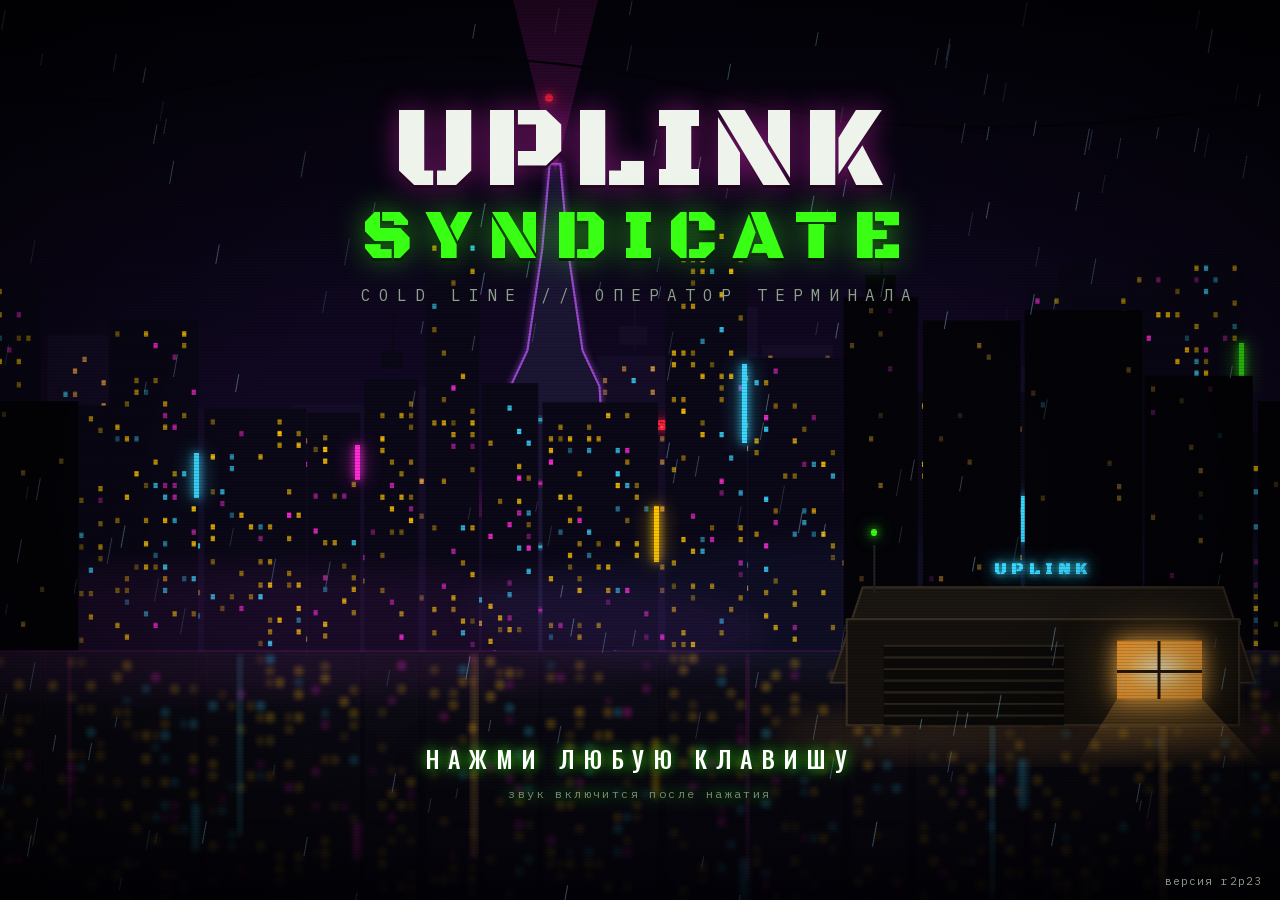
==== commit e6d02450: "r2p23 баланс и полные бонусы (3/3)" ====
--- a/index.html
+++ b/index.html
@@ -2,8 +2,9 @@
 <html lang="ru"><head><meta charset="utf-8"><meta name="viewport" content="width=device-width,initial-scale=1,viewport-fit=cover">
 <title>UPLINK SYNDICATE</title>
 <link rel="icon" href="data:image/svg+xml,%3Csvg xmlns='http://www.w3.org/2000/svg' viewBox='0 0 32 32'%3E%3Crect width='32' height='32' rx='6' fill='%23050505'/%3E%3Cpath d='M7 20c0-7 5-10 9-10s9 3 9 10l-4 2-2-4h-6l-2 4z' fill='%2339ff14'/%3E%3Ccircle cx='16' cy='24' r='2' fill='%23ff2bd6'/%3E%3C/svg%3E">
-<link href="assets/fonts/fonts.css" rel="stylesheet">
-<link rel="stylesheet" href="ui/kit/kit.css"><link rel="stylesheet" href="ui/menu/menu.css"><link rel="stylesheet" href="ui/work/work.css"><link rel="stylesheet" href="ui/work/cstats.css"><link rel="stylesheet" href="ui/work/followup.css"><link rel="stylesheet" href="ui/kit/v2.css"><link rel="stylesheet" href="ui/menu/menu-v2.css"><link rel="stylesheet" href="ui/work/panel.css"><link rel="stylesheet" href="ui/work/gamemenu.css"><link rel="stylesheet" href="ui/map/map.css"><link rel="stylesheet" href="ui/story/story.css"><link rel="stylesheet" href="ui/boss/arena.css"><link rel="stylesheet" href="ui/base/base.css"><link rel="stylesheet" href="ui/kit/addict.css"><link rel="stylesheet" href="ui/kit/hud5.css"><link rel="stylesheet" href="ui/kit/hw.css"><link rel="stylesheet" href="ui/under/under.css"><link rel="stylesheet" href="ui/kit/k24.css">
+<link href="assets/fonts/fonts.css?v=4907422496" rel="stylesheet">
+<link rel="stylesheet" href="ui/kit/kit.css?v=5820a1f02f"><link rel="stylesheet" href="ui/menu/menu.css?v=fb154d596f"><link rel="stylesheet" href="ui/work/work.css?v=0738957de2"><link rel="stylesheet" href="ui/work/cstats.css?v=0a3e488402"><link rel="stylesheet" href="ui/work/followup.css?v=9523fd0bd8"><link rel="stylesheet" href="ui/kit/v2.css?v=80cf6223b1"><link rel="stylesheet" href="ui/menu/menu-v2.css?v=4106524ad1"><link rel="stylesheet" href="ui/work/panel.css?v=8ba60cce43"><link rel="stylesheet" href="ui/work/gamemenu.css?v=63664bb54e"><link rel="stylesheet" href="ui/map/map.css?v=8e0a9137a0"><link rel="stylesheet" href="ui/story/story.css?v=230c737168"><link rel="stylesheet" href="ui/boss/arena.css?v=77acac35c7"><link rel="stylesheet" href="ui/base/base.css?v=fb3240e2d0"><link rel="stylesheet" href="ui/kit/addict.css?v=d321cf2082"><link rel="stylesheet" href="ui/kit/hud5.css?v=4b5e8de893"><link rel="stylesheet" href="ui/kit/hw.css?v=6a5313af87"><link rel="stylesheet" href="ui/under/under.css?v=009d6405a0"><link rel="stylesheet" href="ui/kit/k24.css?v=097d459511">
+<script type="importmap">{"imports":{"./art/base.js":"./art/base.js?v=474c10007a","./art/bosses.js":"./art/bosses.js?v=6c2a884727","./art/city.js":"./art/city.js?v=a8002c732f","./art/guide.js":"./art/guide.js?v=c8cc89f3e8","./art/icons.js":"./art/icons.js?v=79c22ab837","./art/land.js":"./art/land.js?v=3b3b1fdc6c","./art/overrides.js":"./art/overrides.js?v=4dbf6ea7fb","./art/people.js":"./art/people.js?v=f6b2236fca","./art/scenes.js":"./art/scenes.js?v=953140f0e8","./art/world.js":"./art/world.js?v=cb7ed92e7a","./audio/audio.js":"./audio/audio.js?v=d53c276a31","./audio/legacy-sfx.js":"./audio/legacy-sfx.js?v=63515dc832","./audio/music.js":"./audio/music.js?v=a4ab9ea77b","./core/achv.js":"./core/achv.js?v=fe19527782","./core/addict.js":"./core/addict.js?v=bcd74603bf","./core/allies.js":"./core/allies.js?v=f0c666b795","./core/balance.js":"./core/balance.js?v=a29f5cd892","./core/bosslater.js":"./core/bosslater.js?v=f647954fa8","./core/buffs.js":"./core/buffs.js?v=e91ee3efe8","./core/calllog.js":"./core/calllog.js?v=ca1d2cfde4","./core/claim.js":"./core/claim.js?v=4e40012d18","./core/collector.js":"./core/collector.js?v=03f217c378","./core/config.js":"./core/config.js?v=7406f5756f","./core/engine.js":"./core/engine.js?v=79f8045dc0","./core/eventbus.js":"./core/eventbus.js?v=645af078cf","./core/flow.js":"./core/flow.js?v=5086e4f106","./core/keys.js":"./core/keys.js?v=36402f47b9","./core/lastdial.js":"./core/lastdial.js?v=25b8707db6","./core/leadsource.js":"./core/leadsource.js?v=76c2d65c63","./core/mapstate.js":"./core/mapstate.js?v=ad62863731","./core/meta.js":"./core/meta.js?v=b74db44a98","./core/missions.js":"./core/missions.js?v=069230ba4c","./core/providers.js":"./core/providers.js?v=e9d956ee09","./core/save.js":"./core/save.js?v=316e6b0e81","./core/session.js":"./core/session.js?v=2e0fdfd20c","./core/stats.js":"./core/stats.js?v=a2f471fc01","./core/unlock.js":"./core/unlock.js?v=e731b0d892","./core/zlog.js":"./core/zlog.js?v=5b8c5697d5","./dialer/apps-script.js":"./dialer/apps-script.js?v=afb49a75f6","./dialer/dialer.js":"./dialer/dialer.js?v=5c45e7b429","./dialer/geo.js":"./dialer/geo.js?v=b231380149","./dialer/hangup.js":"./dialer/hangup.js?v=5829433742","./dialer/hotkeys.js":"./dialer/hotkeys.js?v=a3e83dd74c","./dialer/queue.js":"./dialer/queue.js?v=1507d4e68c","./dialer/reconcile.js":"./dialer/reconcile.js?v=8247569e7f","./dialer/sheets.js":"./dialer/sheets.js?v=956b8c4263","./dialer/statuses.js":"./dialer/statuses.js?v=87477fb606","./dialer/table.js":"./dialer/table.js?v=15702b5f41","./dialer/tempo.js":"./dialer/tempo.js?v=738ae3198e","./dialer/zoom.js":"./dialer/zoom.js?v=45a77794d2","./dialer/zoomcsv.js":"./dialer/zoomcsv.js?v=7ee630fc32","./story/beats.js":"./story/beats.js?v=2034931efa","./story/bosses.js":"./story/bosses.js?v=5ff42927f1","./story/callsign.js":"./story/callsign.js?v=d037678700","./story/guide.js":"./story/guide.js?v=847534791d","./story/items.js":"./story/items.js?v=824f3bdde0","./story/scenes.js":"./story/scenes.js?v=1af88375bd","./story/shelves.js":"./story/shelves.js?v=15366ab16b","./story/systems.js":"./story/systems.js?v=3fdf1b5374","./tests/addict.tests.js":"./tests/addict.tests.js?v=ede54772a6","./tests/arthooks.tests.js":"./tests/arthooks.tests.js?v=e37a35145d","./tests/dialer.tests.js":"./tests/dialer.tests.js?v=1d160ca792","./tests/dialer2.tests.js":"./tests/dialer2.tests.js?v=82c119d532","./tests/groups.js":"./tests/groups.js?v=620441acc2","./tests/legacy.tests.js":"./tests/legacy.tests.js?v=e7cf395a05","./tests/s20.tests.js":"./tests/s20.tests.js?v=dd65af24e3","./tests/s28.tests.js":"./tests/s28.tests.js?v=97f120bb7f","./tests/s30.tests.js":"./tests/s30.tests.js?v=ff70fc94be","./tests/s31.tests.js":"./tests/s31.tests.js?v=2da20563b8","./tests/s32.tests.js":"./tests/s32.tests.js?v=fa87c4dca6","./tests/stats.tests.js":"./tests/stats.tests.js?v=1c9cafe4ab","./tests/sys19.tests.js":"./tests/sys19.tests.js?v=f82b75f8fb","./tests/ui.tests.js":"./tests/ui.tests.js?v=82f04adb12","./tests/zoom.tests.js":"./tests/zoom.tests.js?v=ce67c137f3","./ui/base/base.js":"./ui/base/base.js?v=73c317d15a","./ui/boss/arena.js":"./ui/boss/arena.js?v=04c8a72fdb","./ui/kit/ask.js":"./ui/kit/ask.js?v=7c319878c9","./ui/kit/fx.js":"./ui/kit/fx.js?v=8c07f1826b","./ui/map/map.js":"./ui/map/map.js?v=04d2196653","./ui/menu/menu.js":"./ui/menu/menu.js?v=b4b3e71c3c","./ui/story/story.js":"./ui/story/story.js?v=55ff9a8d37","./ui/under/under.js":"./ui/under/under.js?v=0352763d99","./ui/work/addict.js":"./ui/work/addict.js?v=1707ede6ec","./ui/work/choice.js":"./ui/work/choice.js?v=ca78c3cc81","./ui/work/claimfx.js":"./ui/work/claimfx.js?v=e20918e7c2","./ui/work/collector.js":"./ui/work/collector.js?v=2b685be2e6","./ui/work/comms.js":"./ui/work/comms.js?v=3bafdc7a20","./ui/work/cstats.js":"./ui/work/cstats.js?v=a801163b84","./ui/work/debug.js":"./ui/work/debug.js?v=12c71b1526","./ui/work/dialfx.js":"./ui/work/dialfx.js?v=077612f184","./ui/work/dwin.js":"./ui/work/dwin.js?v=c547c0ff0b","./ui/work/fakezoom.js":"./ui/work/fakezoom.js?v=4d943273e6","./ui/work/feed.js":"./ui/work/feed.js?v=80f2748804","./ui/work/followup.js":"./ui/work/followup.js?v=29591286a5","./ui/work/gamemenu.js":"./ui/work/gamemenu.js?v=23104a5832","./ui/work/hall.js":"./ui/work/hall.js?v=7d756fb6ea","./ui/work/hh.js":"./ui/work/hh.js?v=af97745b3e","./ui/work/hints.js":"./ui/work/hints.js?v=c035a6714e","./ui/work/juice.js":"./ui/work/juice.js?v=66190a528d","./ui/work/keys.js":"./ui/work/keys.js?v=5b725c827f","./ui/work/manualwin.js":"./ui/work/manualwin.js?v=1d0ad57aef","./ui/work/muslib.js":"./ui/work/muslib.js?v=01f8623af1","./ui/work/nag.js":"./ui/work/nag.js?v=6e3eea0850","./ui/work/normwarn.js":"./ui/work/normwarn.js?v=3ea88df8ad","./ui/work/panel.js":"./ui/work/panel.js?v=4f4a0e97bd","./ui/work/proto.js":"./ui/work/proto.js?v=1a29d3aa33","./ui/work/rewardflight.js":"./ui/work/rewardflight.js?v=e04ee08a6b","./ui/work/shiftend.js":"./ui/work/shiftend.js?v=8970ece3d1","./ui/work/switchboard.js":"./ui/work/switchboard.js?v=8ee0b71ac5","./ui/work/tunnel.js":"./ui/work/tunnel.js?v=1789bcdcfd","./ui/work/tutor.js":"./ui/work/tutor.js?v=f29a70f806","./ui/work/warmup.js":"./ui/work/warmup.js?v=ae7206d443","./ui/work/work.js":"./ui/work/work.js?v=97b4142eb0"}}</script>
 </head><body><div id="ct-app"></div>
 <script type="module">import {boot} from './ui/menu/menu.js';window.ct=boot();</script>
 </body></html>
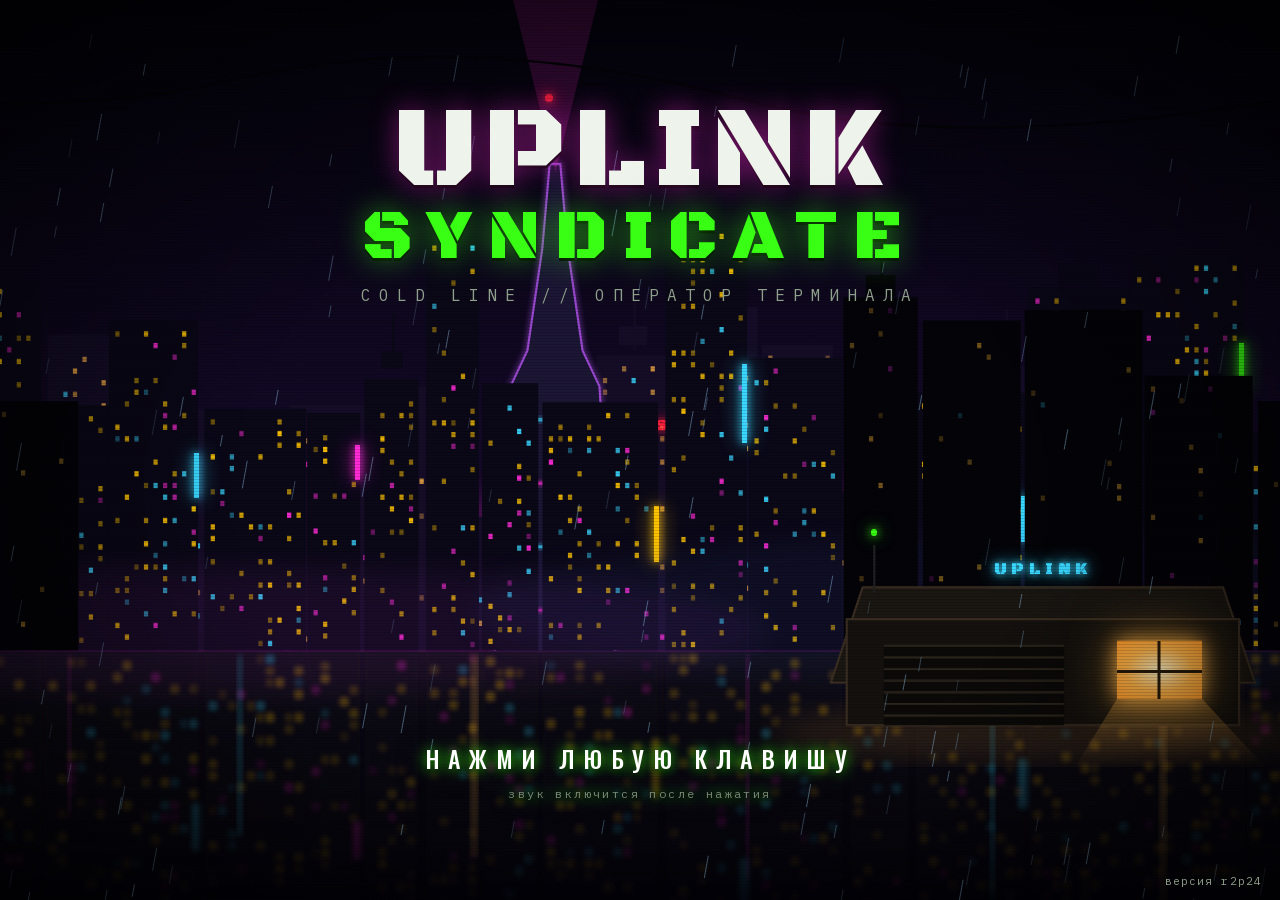
==== commit daac861f: "r2p24: исправить лиды, очередь и реальные таймеры (6/6)" ====
--- a/index.html
+++ b/index.html
@@ -4,7 +4,7 @@
 <link rel="icon" href="data:image/svg+xml,%3Csvg xmlns='http://www.w3.org/2000/svg' viewBox='0 0 32 32'%3E%3Crect width='32' height='32' rx='6' fill='%23050505'/%3E%3Cpath d='M7 20c0-7 5-10 9-10s9 3 9 10l-4 2-2-4h-6l-2 4z' fill='%2339ff14'/%3E%3Ccircle cx='16' cy='24' r='2' fill='%23ff2bd6'/%3E%3C/svg%3E">
 <link href="assets/fonts/fonts.css?v=4907422496" rel="stylesheet">
 <link rel="stylesheet" href="ui/kit/kit.css?v=5820a1f02f"><link rel="stylesheet" href="ui/menu/menu.css?v=fb154d596f"><link rel="stylesheet" href="ui/work/work.css?v=0738957de2"><link rel="stylesheet" href="ui/work/cstats.css?v=0a3e488402"><link rel="stylesheet" href="ui/work/followup.css?v=9523fd0bd8"><link rel="stylesheet" href="ui/kit/v2.css?v=80cf6223b1"><link rel="stylesheet" href="ui/menu/menu-v2.css?v=4106524ad1"><link rel="stylesheet" href="ui/work/panel.css?v=8ba60cce43"><link rel="stylesheet" href="ui/work/gamemenu.css?v=63664bb54e"><link rel="stylesheet" href="ui/map/map.css?v=8e0a9137a0"><link rel="stylesheet" href="ui/story/story.css?v=230c737168"><link rel="stylesheet" href="ui/boss/arena.css?v=77acac35c7"><link rel="stylesheet" href="ui/base/base.css?v=fb3240e2d0"><link rel="stylesheet" href="ui/kit/addict.css?v=d321cf2082"><link rel="stylesheet" href="ui/kit/hud5.css?v=4b5e8de893"><link rel="stylesheet" href="ui/kit/hw.css?v=6a5313af87"><link rel="stylesheet" href="ui/under/under.css?v=009d6405a0"><link rel="stylesheet" href="ui/kit/k24.css?v=097d459511">
-<script type="importmap">{"imports":{"./art/base.js":"./art/base.js?v=474c10007a","./art/bosses.js":"./art/bosses.js?v=6c2a884727","./art/city.js":"./art/city.js?v=a8002c732f","./art/guide.js":"./art/guide.js?v=c8cc89f3e8","./art/icons.js":"./art/icons.js?v=79c22ab837","./art/land.js":"./art/land.js?v=3b3b1fdc6c","./art/overrides.js":"./art/overrides.js?v=4dbf6ea7fb","./art/people.js":"./art/people.js?v=f6b2236fca","./art/scenes.js":"./art/scenes.js?v=953140f0e8","./art/world.js":"./art/world.js?v=cb7ed92e7a","./audio/audio.js":"./audio/audio.js?v=d53c276a31","./audio/legacy-sfx.js":"./audio/legacy-sfx.js?v=63515dc832","./audio/music.js":"./audio/music.js?v=a4ab9ea77b","./core/achv.js":"./core/achv.js?v=fe19527782","./core/addict.js":"./core/addict.js?v=bcd74603bf","./core/allies.js":"./core/allies.js?v=f0c666b795","./core/balance.js":"./core/balance.js?v=a29f5cd892","./core/bosslater.js":"./core/bosslater.js?v=f647954fa8","./core/buffs.js":"./core/buffs.js?v=e91ee3efe8","./core/calllog.js":"./core/calllog.js?v=ca1d2cfde4","./core/claim.js":"./core/claim.js?v=4e40012d18","./core/collector.js":"./core/collector.js?v=03f217c378","./core/config.js":"./core/config.js?v=7406f5756f","./core/engine.js":"./core/engine.js?v=79f8045dc0","./core/eventbus.js":"./core/eventbus.js?v=645af078cf","./core/flow.js":"./core/flow.js?v=5086e4f106","./core/keys.js":"./core/keys.js?v=36402f47b9","./core/lastdial.js":"./core/lastdial.js?v=25b8707db6","./core/leadsource.js":"./core/leadsource.js?v=76c2d65c63","./core/mapstate.js":"./core/mapstate.js?v=ad62863731","./core/meta.js":"./core/meta.js?v=b74db44a98","./core/missions.js":"./core/missions.js?v=069230ba4c","./core/providers.js":"./core/providers.js?v=e9d956ee09","./core/save.js":"./core/save.js?v=316e6b0e81","./core/session.js":"./core/session.js?v=2e0fdfd20c","./core/stats.js":"./core/stats.js?v=a2f471fc01","./core/unlock.js":"./core/unlock.js?v=e731b0d892","./core/zlog.js":"./core/zlog.js?v=5b8c5697d5","./dialer/apps-script.js":"./dialer/apps-script.js?v=afb49a75f6","./dialer/dialer.js":"./dialer/dialer.js?v=5c45e7b429","./dialer/geo.js":"./dialer/geo.js?v=b231380149","./dialer/hangup.js":"./dialer/hangup.js?v=5829433742","./dialer/hotkeys.js":"./dialer/hotkeys.js?v=a3e83dd74c","./dialer/queue.js":"./dialer/queue.js?v=1507d4e68c","./dialer/reconcile.js":"./dialer/reconcile.js?v=8247569e7f","./dialer/sheets.js":"./dialer/sheets.js?v=956b8c4263","./dialer/statuses.js":"./dialer/statuses.js?v=87477fb606","./dialer/table.js":"./dialer/table.js?v=15702b5f41","./dialer/tempo.js":"./dialer/tempo.js?v=738ae3198e","./dialer/zoom.js":"./dialer/zoom.js?v=45a77794d2","./dialer/zoomcsv.js":"./dialer/zoomcsv.js?v=7ee630fc32","./story/beats.js":"./story/beats.js?v=2034931efa","./story/bosses.js":"./story/bosses.js?v=5ff42927f1","./story/callsign.js":"./story/callsign.js?v=d037678700","./story/guide.js":"./story/guide.js?v=847534791d","./story/items.js":"./story/items.js?v=824f3bdde0","./story/scenes.js":"./story/scenes.js?v=1af88375bd","./story/shelves.js":"./story/shelves.js?v=15366ab16b","./story/systems.js":"./story/systems.js?v=3fdf1b5374","./tests/addict.tests.js":"./tests/addict.tests.js?v=ede54772a6","./tests/arthooks.tests.js":"./tests/arthooks.tests.js?v=e37a35145d","./tests/dialer.tests.js":"./tests/dialer.tests.js?v=1d160ca792","./tests/dialer2.tests.js":"./tests/dialer2.tests.js?v=82c119d532","./tests/groups.js":"./tests/groups.js?v=620441acc2","./tests/legacy.tests.js":"./tests/legacy.tests.js?v=e7cf395a05","./tests/s20.tests.js":"./tests/s20.tests.js?v=dd65af24e3","./tests/s28.tests.js":"./tests/s28.tests.js?v=97f120bb7f","./tests/s30.tests.js":"./tests/s30.tests.js?v=ff70fc94be","./tests/s31.tests.js":"./tests/s31.tests.js?v=2da20563b8","./tests/s32.tests.js":"./tests/s32.tests.js?v=fa87c4dca6","./tests/stats.tests.js":"./tests/stats.tests.js?v=1c9cafe4ab","./tests/sys19.tests.js":"./tests/sys19.tests.js?v=f82b75f8fb","./tests/ui.tests.js":"./tests/ui.tests.js?v=82f04adb12","./tests/zoom.tests.js":"./tests/zoom.tests.js?v=ce67c137f3","./ui/base/base.js":"./ui/base/base.js?v=73c317d15a","./ui/boss/arena.js":"./ui/boss/arena.js?v=04c8a72fdb","./ui/kit/ask.js":"./ui/kit/ask.js?v=7c319878c9","./ui/kit/fx.js":"./ui/kit/fx.js?v=8c07f1826b","./ui/map/map.js":"./ui/map/map.js?v=04d2196653","./ui/menu/menu.js":"./ui/menu/menu.js?v=b4b3e71c3c","./ui/story/story.js":"./ui/story/story.js?v=55ff9a8d37","./ui/under/under.js":"./ui/under/under.js?v=0352763d99","./ui/work/addict.js":"./ui/work/addict.js?v=1707ede6ec","./ui/work/choice.js":"./ui/work/choice.js?v=ca78c3cc81","./ui/work/claimfx.js":"./ui/work/claimfx.js?v=e20918e7c2","./ui/work/collector.js":"./ui/work/collector.js?v=2b685be2e6","./ui/work/comms.js":"./ui/work/comms.js?v=3bafdc7a20","./ui/work/cstats.js":"./ui/work/cstats.js?v=a801163b84","./ui/work/debug.js":"./ui/work/debug.js?v=12c71b1526","./ui/work/dialfx.js":"./ui/work/dialfx.js?v=077612f184","./ui/work/dwin.js":"./ui/work/dwin.js?v=c547c0ff0b","./ui/work/fakezoom.js":"./ui/work/fakezoom.js?v=4d943273e6","./ui/work/feed.js":"./ui/work/feed.js?v=80f2748804","./ui/work/followup.js":"./ui/work/followup.js?v=29591286a5","./ui/work/gamemenu.js":"./ui/work/gamemenu.js?v=23104a5832","./ui/work/hall.js":"./ui/work/hall.js?v=7d756fb6ea","./ui/work/hh.js":"./ui/work/hh.js?v=af97745b3e","./ui/work/hints.js":"./ui/work/hints.js?v=c035a6714e","./ui/work/juice.js":"./ui/work/juice.js?v=66190a528d","./ui/work/keys.js":"./ui/work/keys.js?v=5b725c827f","./ui/work/manualwin.js":"./ui/work/manualwin.js?v=1d0ad57aef","./ui/work/muslib.js":"./ui/work/muslib.js?v=01f8623af1","./ui/work/nag.js":"./ui/work/nag.js?v=6e3eea0850","./ui/work/normwarn.js":"./ui/work/normwarn.js?v=3ea88df8ad","./ui/work/panel.js":"./ui/work/panel.js?v=4f4a0e97bd","./ui/work/proto.js":"./ui/work/proto.js?v=1a29d3aa33","./ui/work/rewardflight.js":"./ui/work/rewardflight.js?v=e04ee08a6b","./ui/work/shiftend.js":"./ui/work/shiftend.js?v=8970ece3d1","./ui/work/switchboard.js":"./ui/work/switchboard.js?v=8ee0b71ac5","./ui/work/tunnel.js":"./ui/work/tunnel.js?v=1789bcdcfd","./ui/work/tutor.js":"./ui/work/tutor.js?v=f29a70f806","./ui/work/warmup.js":"./ui/work/warmup.js?v=ae7206d443","./ui/work/work.js":"./ui/work/work.js?v=97b4142eb0"}}</script>
+<script type="importmap">{"imports":{"./art/base.js":"./art/base.js?v=474c10007a","./art/bosses.js":"./art/bosses.js?v=6c2a884727","./art/city.js":"./art/city.js?v=a8002c732f","./art/guide.js":"./art/guide.js?v=c8cc89f3e8","./art/icons.js":"./art/icons.js?v=79c22ab837","./art/land.js":"./art/land.js?v=3b3b1fdc6c","./art/overrides.js":"./art/overrides.js?v=4dbf6ea7fb","./art/people.js":"./art/people.js?v=f6b2236fca","./art/scenes.js":"./art/scenes.js?v=953140f0e8","./art/world.js":"./art/world.js?v=cb7ed92e7a","./audio/audio.js":"./audio/audio.js?v=d53c276a31","./audio/legacy-sfx.js":"./audio/legacy-sfx.js?v=63515dc832","./audio/music.js":"./audio/music.js?v=a4ab9ea77b","./core/achv.js":"./core/achv.js?v=fe19527782","./core/addict.js":"./core/addict.js?v=f40f7c1f08","./core/allies.js":"./core/allies.js?v=f0c666b795","./core/balance.js":"./core/balance.js?v=a29f5cd892","./core/bosslater.js":"./core/bosslater.js?v=f647954fa8","./core/buffs.js":"./core/buffs.js?v=e91ee3efe8","./core/calllog.js":"./core/calllog.js?v=ca1d2cfde4","./core/claim.js":"./core/claim.js?v=4e40012d18","./core/collector.js":"./core/collector.js?v=03f217c378","./core/config.js":"./core/config.js?v=cea675fe2e","./core/engine.js":"./core/engine.js?v=3209696209","./core/eventbus.js":"./core/eventbus.js?v=645af078cf","./core/flow.js":"./core/flow.js?v=5086e4f106","./core/keys.js":"./core/keys.js?v=36402f47b9","./core/lastdial.js":"./core/lastdial.js?v=25b8707db6","./core/leadsource.js":"./core/leadsource.js?v=76c2d65c63","./core/mapstate.js":"./core/mapstate.js?v=ad62863731","./core/meta.js":"./core/meta.js?v=b74db44a98","./core/missions.js":"./core/missions.js?v=069230ba4c","./core/providers.js":"./core/providers.js?v=e9d956ee09","./core/save.js":"./core/save.js?v=316e6b0e81","./core/session.js":"./core/session.js?v=d243ce1327","./core/stats.js":"./core/stats.js?v=a2f471fc01","./core/unlock.js":"./core/unlock.js?v=e731b0d892","./core/zlog.js":"./core/zlog.js?v=5b8c5697d5","./dialer/apps-script.js":"./dialer/apps-script.js?v=afb49a75f6","./dialer/dialer.js":"./dialer/dialer.js?v=5c45e7b429","./dialer/geo.js":"./dialer/geo.js?v=5393796f62","./dialer/hangup.js":"./dialer/hangup.js?v=5829433742","./dialer/hotkeys.js":"./dialer/hotkeys.js?v=a3e83dd74c","./dialer/queue.js":"./dialer/queue.js?v=d4e90dc7c6","./dialer/reconcile.js":"./dialer/reconcile.js?v=8247569e7f","./dialer/sheets.js":"./dialer/sheets.js?v=cf35c6bc07","./dialer/statuses.js":"./dialer/statuses.js?v=87477fb606","./dialer/table.js":"./dialer/table.js?v=15702b5f41","./dialer/tempo.js":"./dialer/tempo.js?v=738ae3198e","./dialer/zoom.js":"./dialer/zoom.js?v=45a77794d2","./dialer/zoomcsv.js":"./dialer/zoomcsv.js?v=7ee630fc32","./story/beats.js":"./story/beats.js?v=2034931efa","./story/bosses.js":"./story/bosses.js?v=5ff42927f1","./story/callsign.js":"./story/callsign.js?v=d037678700","./story/guide.js":"./story/guide.js?v=847534791d","./story/items.js":"./story/items.js?v=824f3bdde0","./story/scenes.js":"./story/scenes.js?v=1af88375bd","./story/shelves.js":"./story/shelves.js?v=15366ab16b","./story/systems.js":"./story/systems.js?v=3fdf1b5374","./tests/addict.tests.js":"./tests/addict.tests.js?v=ede54772a6","./tests/arthooks.tests.js":"./tests/arthooks.tests.js?v=e37a35145d","./tests/dialer.tests.js":"./tests/dialer.tests.js?v=1d160ca792","./tests/dialer2.tests.js":"./tests/dialer2.tests.js?v=869baef321","./tests/groups.js":"./tests/groups.js?v=191208f45a","./tests/legacy.tests.js":"./tests/legacy.tests.js?v=0110fc5454","./tests/s20.tests.js":"./tests/s20.tests.js?v=dd65af24e3","./tests/s28.tests.js":"./tests/s28.tests.js?v=97f120bb7f","./tests/s30.tests.js":"./tests/s30.tests.js?v=ff70fc94be","./tests/s31.tests.js":"./tests/s31.tests.js?v=2da20563b8","./tests/s32.tests.js":"./tests/s32.tests.js?v=fa87c4dca6","./tests/s33.tests.js":"./tests/s33.tests.js?v=05cad47c03","./tests/stats.tests.js":"./tests/stats.tests.js?v=1c9cafe4ab","./tests/sys19.tests.js":"./tests/sys19.tests.js?v=f82b75f8fb","./tests/ui.tests.js":"./tests/ui.tests.js?v=82f04adb12","./tests/zoom.tests.js":"./tests/zoom.tests.js?v=ce67c137f3","./ui/base/base.js":"./ui/base/base.js?v=73c317d15a","./ui/boss/arena.js":"./ui/boss/arena.js?v=04c8a72fdb","./ui/kit/ask.js":"./ui/kit/ask.js?v=7c319878c9","./ui/kit/fx.js":"./ui/kit/fx.js?v=8c07f1826b","./ui/map/map.js":"./ui/map/map.js?v=04d2196653","./ui/menu/menu.js":"./ui/menu/menu.js?v=b4b3e71c3c","./ui/story/story.js":"./ui/story/story.js?v=55ff9a8d37","./ui/under/under.js":"./ui/under/under.js?v=0352763d99","./ui/work/addict.js":"./ui/work/addict.js?v=26d44f5cec","./ui/work/choice.js":"./ui/work/choice.js?v=ca78c3cc81","./ui/work/claimfx.js":"./ui/work/claimfx.js?v=e20918e7c2","./ui/work/collector.js":"./ui/work/collector.js?v=2b685be2e6","./ui/work/comms.js":"./ui/work/comms.js?v=3bafdc7a20","./ui/work/cstats.js":"./ui/work/cstats.js?v=a801163b84","./ui/work/debug.js":"./ui/work/debug.js?v=12c71b1526","./ui/work/dialfx.js":"./ui/work/dialfx.js?v=077612f184","./ui/work/dwin.js":"./ui/work/dwin.js?v=c547c0ff0b","./ui/work/fakezoom.js":"./ui/work/fakezoom.js?v=4d943273e6","./ui/work/feed.js":"./ui/work/feed.js?v=80f2748804","./ui/work/followup.js":"./ui/work/followup.js?v=21d990a1c6","./ui/work/gamemenu.js":"./ui/work/gamemenu.js?v=23104a5832","./ui/work/hall.js":"./ui/work/hall.js?v=7d756fb6ea","./ui/work/hh.js":"./ui/work/hh.js?v=af97745b3e","./ui/work/hints.js":"./ui/work/hints.js?v=c035a6714e","./ui/work/juice.js":"./ui/work/juice.js?v=66190a528d","./ui/work/keys.js":"./ui/work/keys.js?v=5b725c827f","./ui/work/manualwin.js":"./ui/work/manualwin.js?v=1d0ad57aef","./ui/work/muslib.js":"./ui/work/muslib.js?v=01f8623af1","./ui/work/nag.js":"./ui/work/nag.js?v=6e3eea0850","./ui/work/normwarn.js":"./ui/work/normwarn.js?v=3ea88df8ad","./ui/work/panel.js":"./ui/work/panel.js?v=4f4a0e97bd","./ui/work/proto.js":"./ui/work/proto.js?v=1a29d3aa33","./ui/work/rewardflight.js":"./ui/work/rewardflight.js?v=e04ee08a6b","./ui/work/shiftend.js":"./ui/work/shiftend.js?v=8970ece3d1","./ui/work/switchboard.js":"./ui/work/switchboard.js?v=8ee0b71ac5","./ui/work/tunnel.js":"./ui/work/tunnel.js?v=1789bcdcfd","./ui/work/tutor.js":"./ui/work/tutor.js?v=f29a70f806","./ui/work/warmup.js":"./ui/work/warmup.js?v=3ba640133b","./ui/work/work.js":"./ui/work/work.js?v=cccc49768a"}}</script>
 </head><body><div id="ct-app"></div>
 <script type="module">import {boot} from './ui/menu/menu.js';window.ct=boot();</script>
 </body></html>
